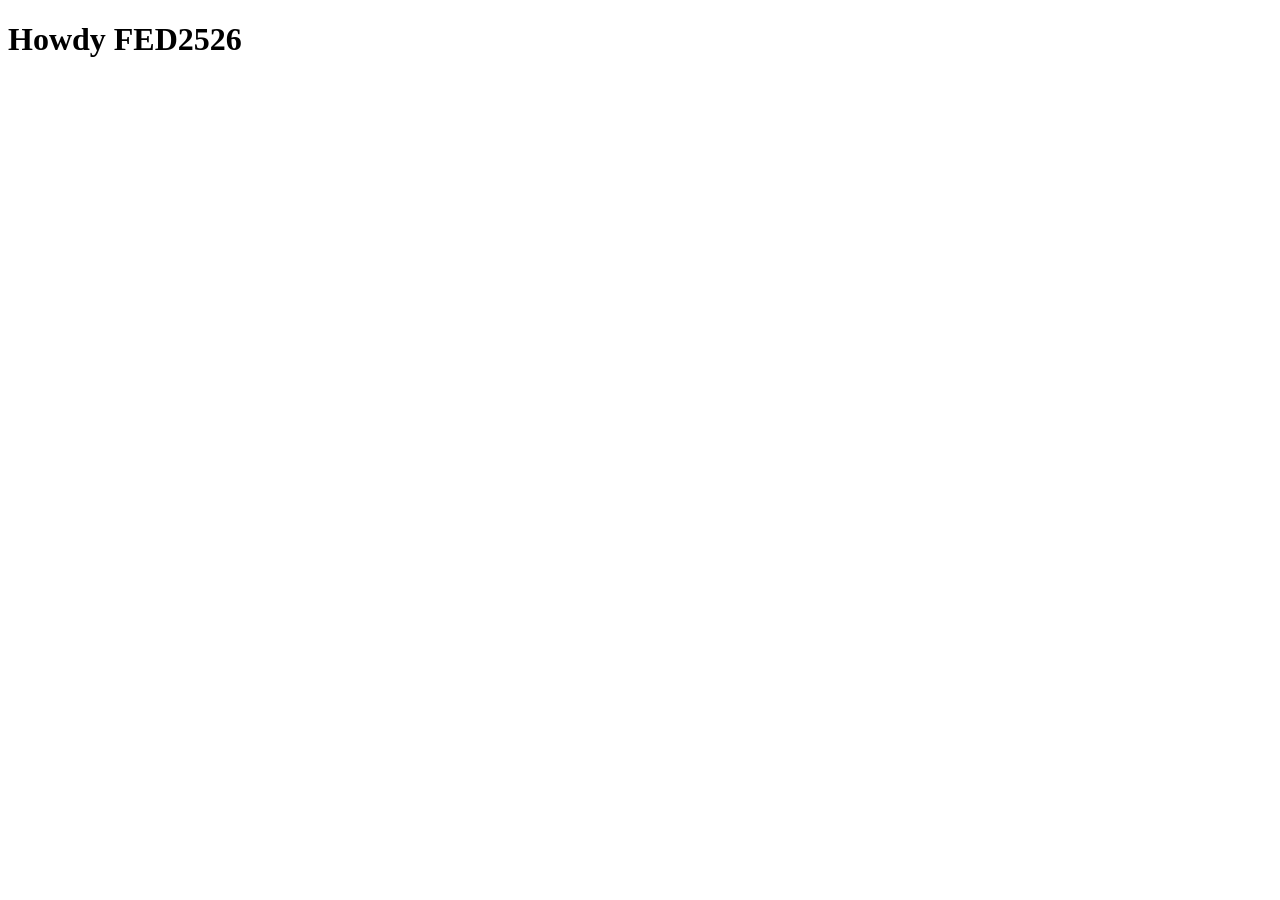
==== index.html @ fe41130d "Add files via upload" ====
<!DOCTYPE html>
<html lang="nl">
	
<head>
	<meta charset="UTF-8">
	<meta name="author" content="jouw naam">
	<meta name="viewport" content="width=device-width, initial-scale=1">
	
	<title>Howdy FED2526</title>
	
	<link href="styles/style.css" rel="stylesheet">
	<link rel="icon" type="image/svg+xml" href="images/favicon.svg">
</head>

<body>
	<h1>Howdy FED2526</h1>

	<script defer src="scripts/script.js"></script>
</body>
	
</html>
---- styles/style.css ----
/**************/
/* CSS REMEDY */
/**************/
*, *::after, *::before {
  box-sizing:border-box;  
}






/*********************/
/* CUSTOM PROPERTIES */
/*********************/
:root {
	/* startje */
	--color-text:#111;
	--color-background:#eee;
}





/****************/
/* JOUW STYLING */
/****************/

/* jouw code */
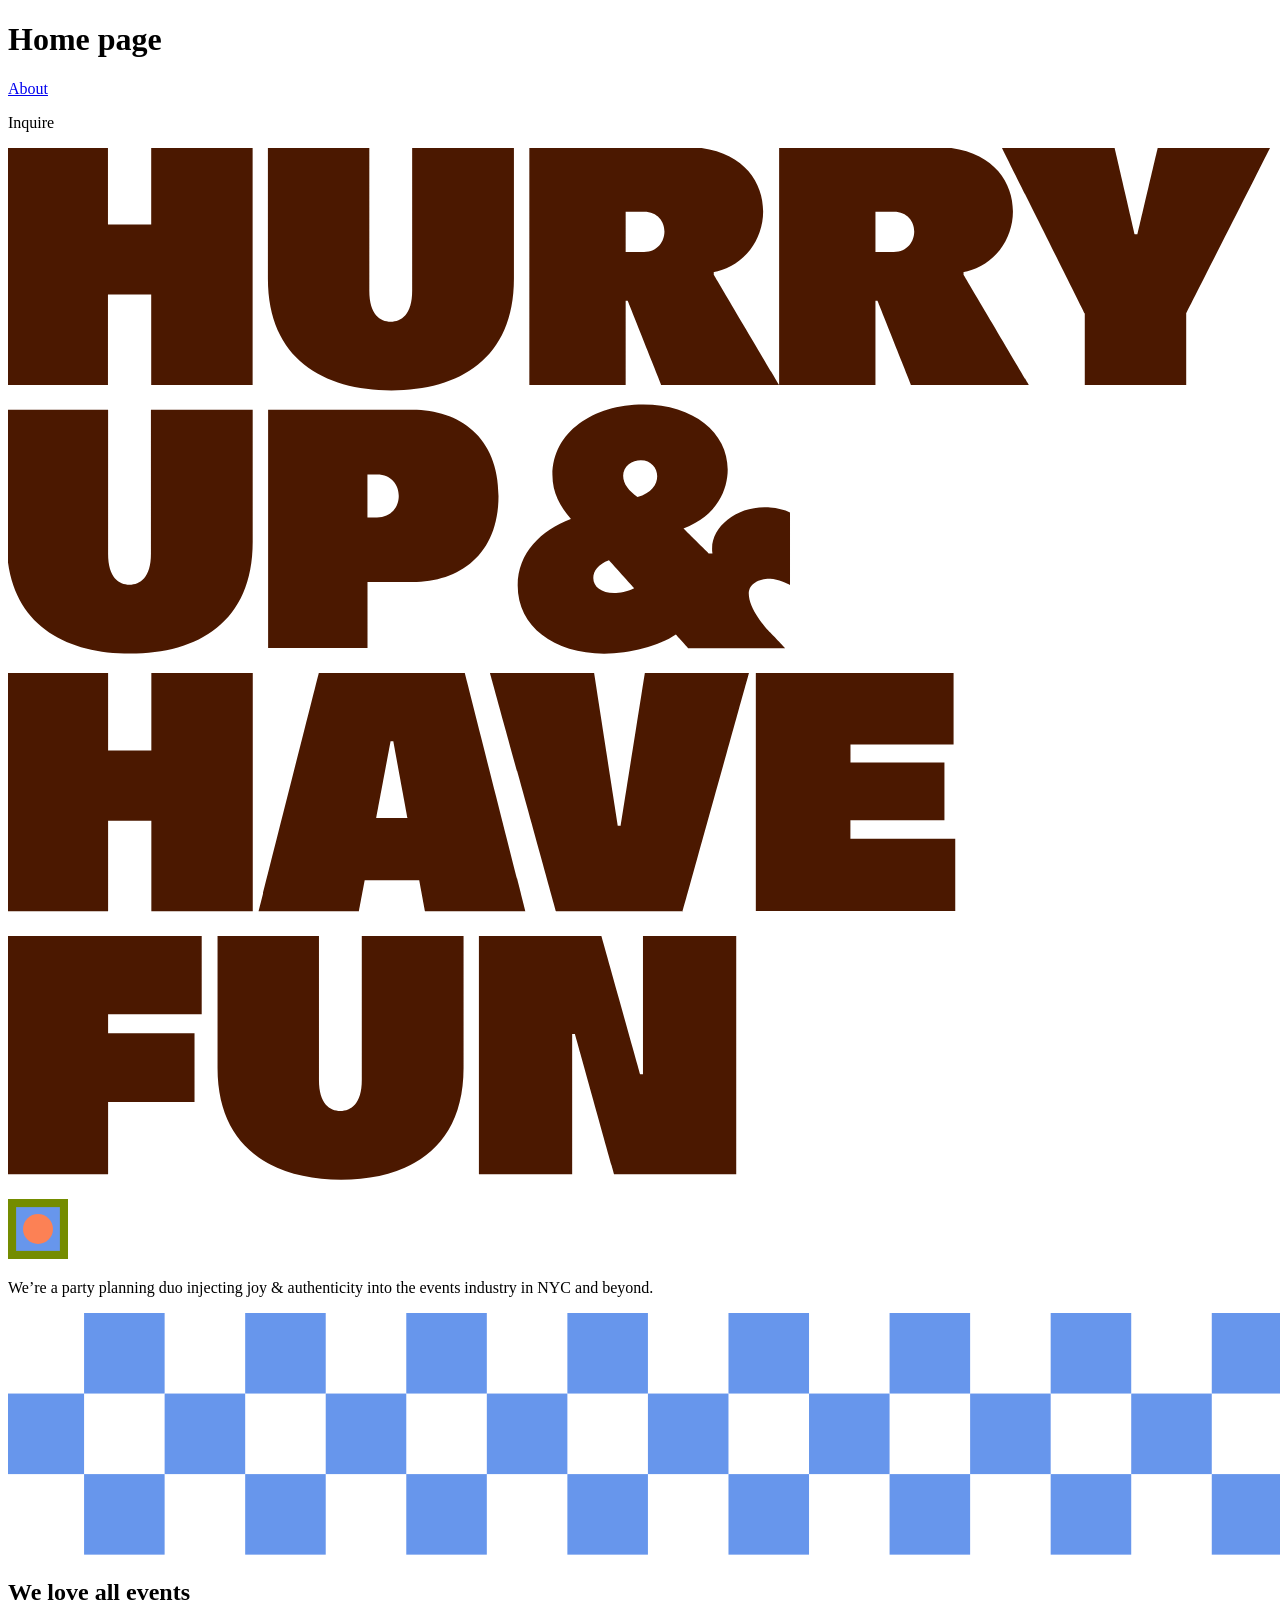
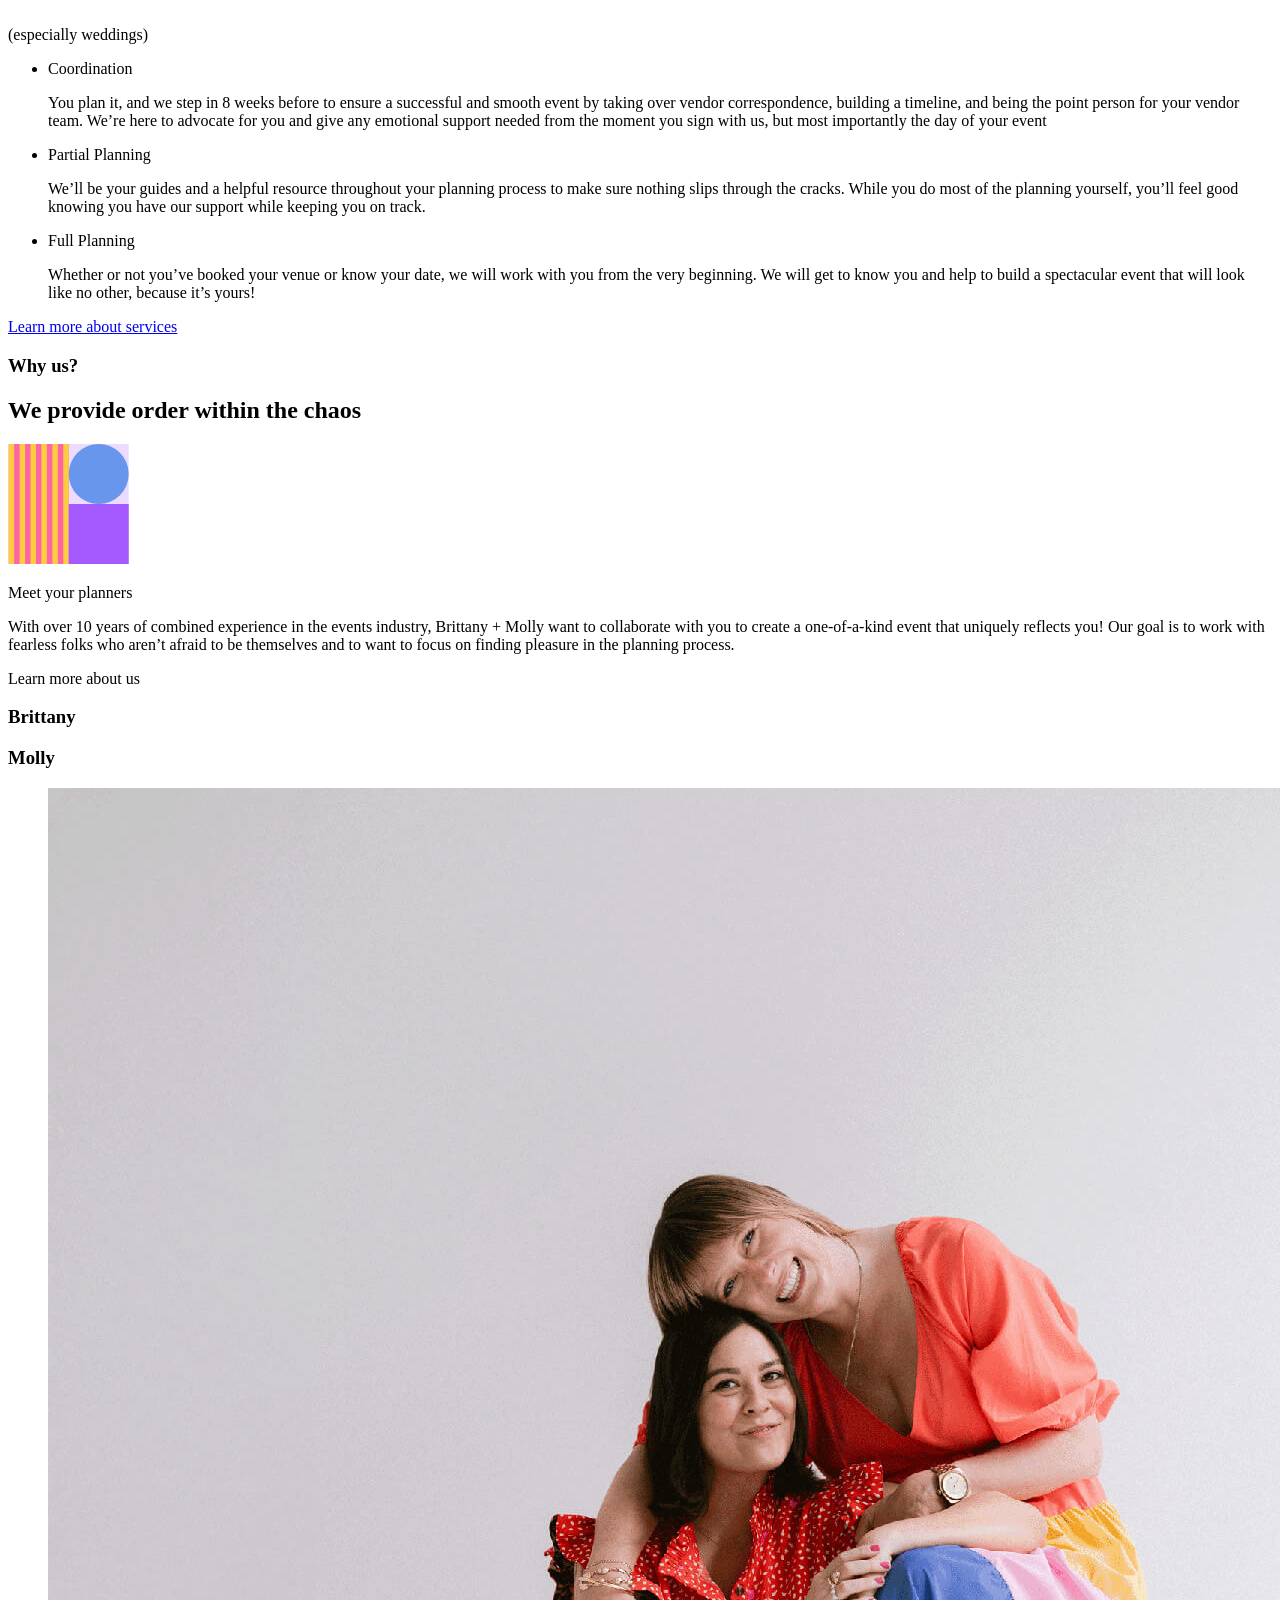
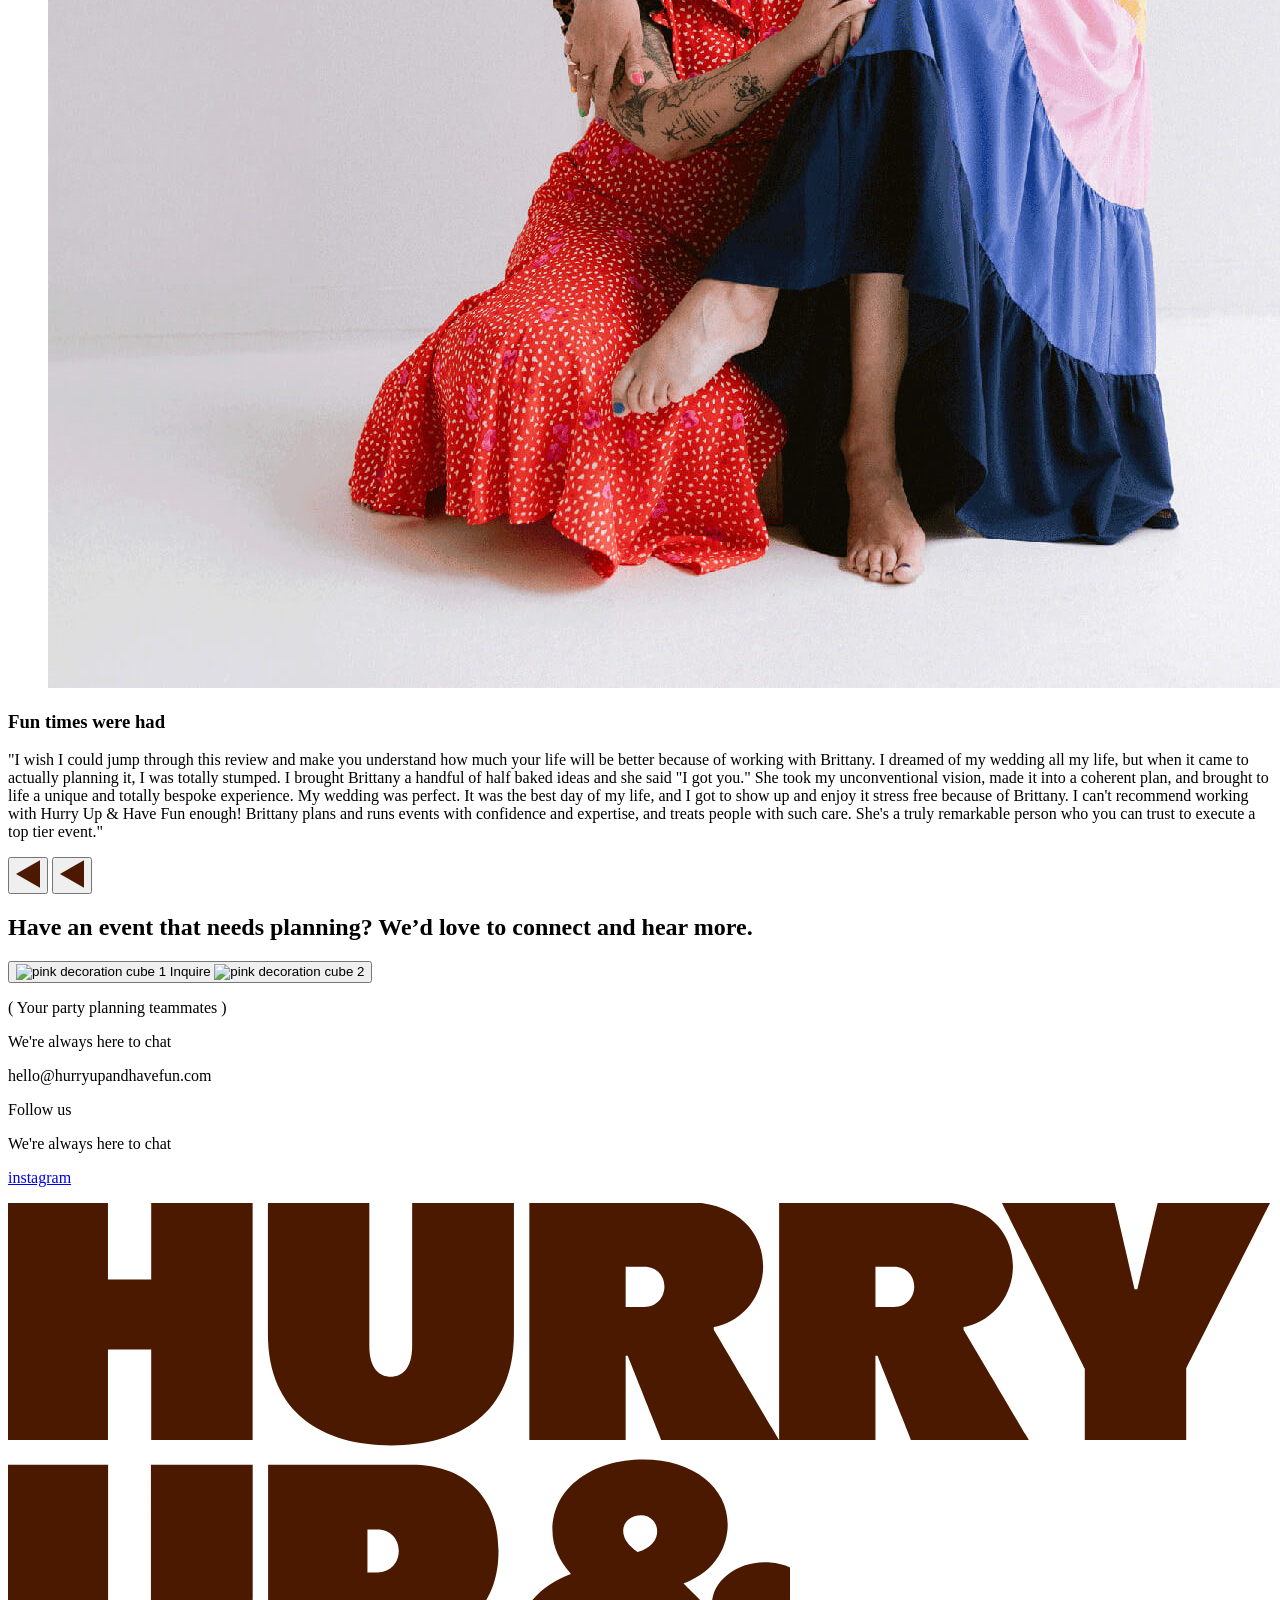
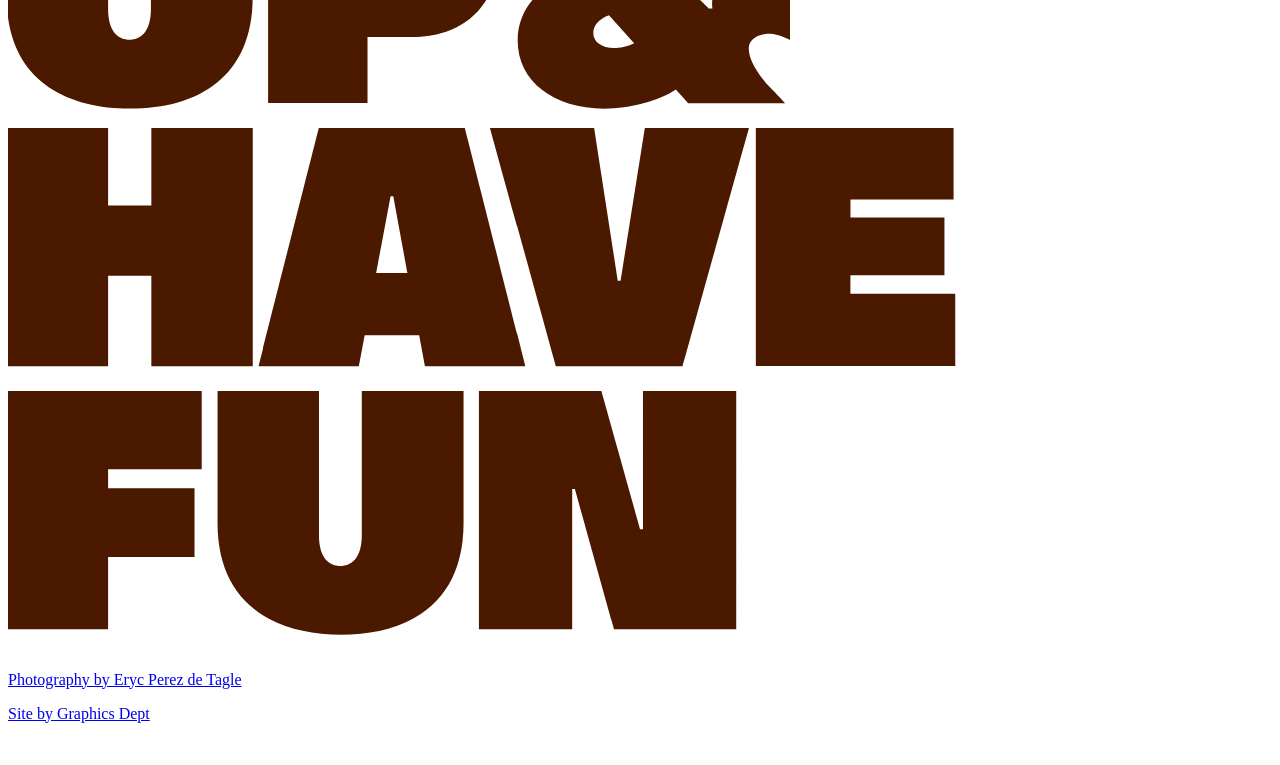
==== commit 663c4d54: "Add files via upload" ====
--- a/index.html
+++ b/index.html
@@ -1,20 +1,201 @@
 <!DOCTYPE html>
-<html lang="nl">
+<html lang="en">
 	
 <head>
 	<meta charset="UTF-8">
 	<meta name="author" content="jouw naam">
 	<meta name="viewport" content="width=device-width, initial-scale=1">
 	
-	<title>Howdy FED2526</title>
+	<title>Hurry up and Have Fun</title>
 	
 	<link href="styles/style.css" rel="stylesheet">
 	<link rel="icon" type="image/svg+xml" href="images/favicon.svg">
 </head>
 
 <body>
-	<h1>Howdy FED2526</h1>
-
+	<header>
+		<h1>Home page</h1>
+		<nav>
+			<p>
+				<a href="about.html">About</a>
+			</p>
+			<p>
+				Inquire
+			</p>
+		</nav>
+		<a href="index.html"><svg xmlns="http://www.w3.org/2000/svg" xmlns:xlink="http://www.w3.org/1999/xlink" viewBox="0 0 1080 895" width="1080" height="895" preserveAspectRatio="xMidYMid meet" style="width: 100%; height: 100%; transform: translate3d(0px, 0px, 0px); content-visibility: visible;"><defs><clipPath id="__lottie_element_140"><rect width="1080" height="895" x="0" y="0"></rect></clipPath><g id="__lottie_element_141"><g clip-path="url(#__lottie_element_142)" transform="matrix(6.059999942779541,0,0,6.059999942779541,-5244.85009765625,-2936.14990234375)" opacity="0" style="display: block;"><g clip-path="url(#__lottie_element_153)" transform="matrix(1,0,0,1,184.4000244140625,-34.2349853515625)" opacity="1" style="display: block;"><g transform="matrix(1,0,0,1,697.6400146484375,535.85498046875)" opacity="1" style="display: block;"><g opacity="1" transform="matrix(1,0,0,1,0,0)"><path fill="rgb(0,0,0)" fill-opacity="1" d=" M3.0999999046325684,-5.954999923706055 C3.0999999046325684,-5.954999923706055 -3.0999999046325684,-5.954999923706055 -3.0999999046325684,-5.954999923706055 C-3.0999999046325684,-5.954999923706055 -3.0999999046325684,-17.075000762939453 -3.0999999046325684,-17.075000762939453 C-3.0999999046325684,-17.075000762939453 -17.639999389648438,-17.075000762939453 -17.639999389648438,-17.075000762939453 C-17.639999389648438,-17.075000762939453 -17.639999389648438,17.075000762939453 -17.639999389648438,17.075000762939453 C-17.639999389648438,17.075000762939453 -3.0999999046325684,17.075000762939453 -3.0999999046325684,17.075000762939453 C-3.0999999046325684,17.075000762939453 -3.0999999046325684,4.09499979019165 -3.0999999046325684,4.09499979019165 C-3.0999999046325684,4.09499979019165 3.0999999046325684,4.09499979019165 3.0999999046325684,4.09499979019165 C3.0999999046325684,4.09499979019165 3.0999999046325684,17.075000762939453 3.0999999046325684,17.075000762939453 C3.0999999046325684,17.075000762939453 17.639999389648438,17.075000762939453 17.639999389648438,17.075000762939453 C17.639999389648438,17.075000762939453 17.639999389648438,-17.075000762939453 17.639999389648438,-17.075000762939453 C17.639999389648438,-17.075000762939453 3.0999999046325684,-17.075000762939453 3.0999999046325684,-17.075000762939453 C3.0999999046325684,-17.075000762939453 3.0999999046325684,-5.954999923706055 3.0999999046325684,-5.954999923706055z"></path></g></g><g transform="matrix(1,0,0,1,735.10498046875,536.2449951171875)" opacity="1" style="display: block;"><g opacity="1" transform="matrix(1,0,0,1,0,0)"><path fill="rgb(0,0,0)" fill-opacity="1" d=" M-3.0950000286102295,-17.46500015258789 C-3.0950000286102295,-17.46500015258789 -17.635000228881836,-17.46500015258789 -17.635000228881836,-17.46500015258789 C-17.635000228881836,-17.46500015258789 -17.635000228881836,1.465000033378601 -17.635000228881836,1.465000033378601 C-17.635000228881836,12.925000190734863 -9.675000190734863,17.46500015258789 0.07500000298023224,17.46500015258789 C9.824999809265137,17.46500015258789 17.635000228881836,12.9350004196167 17.635000228881836,1.465000033378601 C17.635000228881836,1.465000033378601 17.635000228881836,-17.46500015258789 17.635000228881836,-17.46500015258789 C17.635000228881836,-17.46500015258789 3.0450000762939453,-17.46500015258789 3.0450000762939453,-17.46500015258789 C3.0450000762939453,-17.46500015258789 3.0450000762939453,3.174999952316284 3.0450000762939453,3.174999952316284 C3.0450000762939453,6.59499979019165 1.4850000143051147,7.614999771118164 -0.02500000037252903,7.614999771118164 C-1.534999966621399,7.614999771118164 -3.0950000286102295,6.59499979019165 -3.0950000286102295,3.174999952316284 C-3.0950000286102295,3.174999952316284 -3.0950000286102295,-17.46500015258789 -3.0950000286102295,-17.46500015258789z"></path></g></g><g transform="matrix(1,0,0,1,772.85498046875,535.8599853515625)" opacity="1" style="display: block;"><g opacity="1" transform="matrix(1,0,0,1,0,0)"><path fill="rgb(0,0,0)" fill-opacity="1" d=" M1.465000033378601,-4.929999828338623 C1.465000033378601,-3.509999990463257 0.48500001430511475,-2 -1.465000033378601,-2 C-1.465000033378601,-2 -4.09499979019165,-2 -4.09499979019165,-2 C-4.09499979019165,-2 -4.09499979019165,-7.760000228881836 -4.09499979019165,-7.760000228881836 C-4.09499979019165,-7.760000228881836 -1.465000033378601,-7.760000228881836 -1.465000033378601,-7.760000228881836 C0.48500001430511475,-7.760000228881836 1.465000033378601,-6.349999904632568 1.465000033378601,-4.929999828338623z M1.024999976158142,17.06999969482422 C1.024999976158142,17.06999969482422 17.905000686645508,17.06999969482422 17.905000686645508,17.06999969482422 C17.905000686645508,17.06999969482422 17.905000686645508,17.079999923706055 17.905000686645508,17.079999923706055 C17.905000686645508,17.079999923706055 8.53499984741211,1.2699999809265137 8.53499984741211,1.2699999809265137 C8.53499984741211,1.2699999809265137 8.53499984741211,0.8799999952316284 8.53499984741211,0.8799999952316284 C8.53499984741211,0.8799999952316284 8.975000381469727,0.7799999713897705 8.975000381469727,0.7799999713897705 C12.835000038146973,-0.10000000149011612 15.614999771118164,-3.7100000381469727 15.614999771118164,-7.809999942779541 C15.614999771118164,-12.399999618530273 12.295000076293945,-17.079999923706055 4.295000076293945,-17.079999923706055 C4.295000076293945,-17.079999923706055 -17.905000686645508,-17.079999923706055 -17.905000686645508,-17.079999923706055 C-17.905000686645508,-17.079999923706055 -17.905000686645508,17.06999969482422 -17.905000686645508,17.06999969482422 C-17.905000686645508,17.06999969482422 -4.09499979019165,17.06999969482422 -4.09499979019165,17.06999969482422 C-4.09499979019165,17.06999969482422 -4.09499979019165,4.96999979019165 -4.09499979019165,4.96999979019165 C-4.09499979019165,4.96999979019165 -3.805000066757202,4.96999979019165 -3.805000066757202,4.96999979019165 C-3.805000066757202,4.96999979019165 1.024999976158142,17.06999969482422 1.024999976158142,17.06999969482422z"></path></g></g><g transform="matrix(1,0,0,1,808.6649780273438,535.8599853515625)" opacity="1" style="display: block;"><g opacity="1" transform="matrix(1,0,0,1,0,0)"><path fill="rgb(0,0,0)" fill-opacity="1" d=" M1.465000033378601,-4.929999828338623 C1.465000033378601,-3.509999990463257 0.48500001430511475,-2 -1.465000033378601,-2 C-1.465000033378601,-2 -4.09499979019165,-2 -4.09499979019165,-2 C-4.09499979019165,-2 -4.09499979019165,-7.760000228881836 -4.09499979019165,-7.760000228881836 C-4.09499979019165,-7.760000228881836 -1.465000033378601,-7.760000228881836 -1.465000033378601,-7.760000228881836 C0.48500001430511475,-7.760000228881836 1.465000033378601,-6.349999904632568 1.465000033378601,-4.929999828338623z M1.024999976158142,17.06999969482422 C1.024999976158142,17.06999969482422 17.905000686645508,17.06999969482422 17.905000686645508,17.06999969482422 C17.905000686645508,17.06999969482422 17.905000686645508,17.079999923706055 17.905000686645508,17.079999923706055 C17.905000686645508,17.079999923706055 8.53499984741211,1.2699999809265137 8.53499984741211,1.2699999809265137 C8.53499984741211,1.2699999809265137 8.53499984741211,0.8799999952316284 8.53499984741211,0.8799999952316284 C8.53499984741211,0.8799999952316284 8.975000381469727,0.7799999713897705 8.975000381469727,0.7799999713897705 C12.835000038146973,-0.10000000149011612 15.614999771118164,-3.7100000381469727 15.614999771118164,-7.809999942779541 C15.614999771118164,-12.399999618530273 12.295000076293945,-17.079999923706055 4.295000076293945,-17.079999923706055 C4.295000076293945,-17.079999923706055 -17.905000686645508,-17.079999923706055 -17.905000686645508,-17.079999923706055 C-17.905000686645508,-17.079999923706055 -17.905000686645508,17.06999969482422 -17.905000686645508,17.06999969482422 C-17.905000686645508,17.06999969482422 -4.09499979019165,17.06999969482422 -4.09499979019165,17.06999969482422 C-4.09499979019165,17.06999969482422 -4.09499979019165,4.96999979019165 -4.09499979019165,4.96999979019165 C-4.09499979019165,4.96999979019165 -3.805000066757202,4.96999979019165 -3.805000066757202,4.96999979019165 C-3.805000066757202,4.96999979019165 1.024999976158142,17.06999969482422 1.024999976158142,17.06999969482422z"></path></g></g><g transform="matrix(1,0,0,1,841.9199829101562,535.8599853515625)" opacity="1" style="display: block;"><g opacity="1" transform="matrix(1,0,0,1,0,0)"><path fill="rgb(0,0,0)" fill-opacity="1" d=" M-3.0999999046325684,-17.079999923706055 C-3.0999999046325684,-17.079999923706055 -19.299999237060547,-17.079999923706055 -19.299999237060547,-17.079999923706055 C-19.299999237060547,-17.079999923706055 -7.340000152587891,6.829999923706055 -7.340000152587891,6.829999923706055 C-7.340000152587891,6.829999923706055 -7.340000152587891,17.079999923706055 -7.340000152587891,17.079999923706055 C-7.340000152587891,17.079999923706055 7.199999809265137,17.079999923706055 7.199999809265137,17.079999923706055 C7.199999809265137,17.079999923706055 7.199999809265137,6.829999923706055 7.199999809265137,6.829999923706055 C7.199999809265137,6.829999923706055 19.299999237060547,-17.079999923706055 19.299999237060547,-17.079999923706055 C19.299999237060547,-17.079999923706055 3.1500000953674316,-17.079999923706055 3.1500000953674316,-17.079999923706055 C3.1500000953674316,-17.079999923706055 0.2199999988079071,-4.539999961853027 0.2199999988079071,-4.539999961853027 C0.2199999988079071,-4.539999961853027 -0.17000000178813934,-4.539999961853027 -0.17000000178813934,-4.539999961853027 C-0.17000000178813934,-4.539999961853027 -3.0999999046325684,-17.079999923706055 -3.0999999046325684,-17.079999923706055z"></path></g></g></g><g clip-path="url(#__lottie_element_157)" transform="matrix(1,0,0,1,-2.010009765625,4.1400146484375)" opacity="1" style="display: block;"><g transform="matrix(1,0,0,1,884.0449829101562,536.2449951171875)" opacity="1" style="display: block;"><g opacity="1" transform="matrix(1,0,0,1,0,0)"><path fill="rgb(0,0,0)" fill-opacity="1" d=" M-3.0950000286102295,-17.46500015258789 C-3.0950000286102295,-17.46500015258789 -17.635000228881836,-17.46500015258789 -17.635000228881836,-17.46500015258789 C-17.635000228881836,-17.46500015258789 -17.635000228881836,1.465000033378601 -17.635000228881836,1.465000033378601 C-17.635000228881836,12.925000190734863 -9.675000190734863,17.46500015258789 0.07500000298023224,17.46500015258789 C9.824999809265137,17.46500015258789 17.635000228881836,12.9350004196167 17.635000228881836,1.465000033378601 C17.635000228881836,1.465000033378601 17.635000228881836,-17.46500015258789 17.635000228881836,-17.46500015258789 C17.635000228881836,-17.46500015258789 3.0450000762939453,-17.46500015258789 3.0450000762939453,-17.46500015258789 C3.0450000762939453,-17.46500015258789 3.0450000762939453,3.174999952316284 3.0450000762939453,3.174999952316284 C3.0450000762939453,6.59499979019165 1.4850000143051147,7.614999771118164 -0.02500000037252903,7.614999771118164 C-1.534999966621399,7.614999771118164 -3.0950000286102295,6.59499979019165 -3.0950000286102295,3.174999952316284 C-3.0950000286102295,3.174999952316284 -3.0950000286102295,-17.46500015258789 -3.0950000286102295,-17.46500015258789z"></path></g></g><g transform="matrix(1,0,0,1,920.39501953125,535.85498046875)" opacity="1" style="display: block;"><g opacity="1" transform="matrix(1,0,0,1,0,0)"><path fill="rgb(0,0,0)" fill-opacity="1" d=" M2.2149999141693115,-4.724999904632568 C2.2149999141693115,-3.2149999141693115 1.1950000524520874,-1.6549999713897705 -0.9049999713897705,-1.6549999713897705 C-0.9049999713897705,-1.6549999713897705 -0.9049999713897705,-1.6449999809265137 -0.9049999713897705,-1.6449999809265137 C-0.9049999713897705,-1.6449999809265137 -2.2750000953674316,-1.6449999809265137 -2.2750000953674316,-1.6449999809265137 C-2.2750000953674316,-1.6449999809265137 -2.2750000953674316,-7.795000076293945 -2.2750000953674316,-7.795000076293945 C-2.2750000953674316,-7.795000076293945 -0.9049999713897705,-7.795000076293945 -0.9049999713897705,-7.795000076293945 C1.1950000524520874,-7.795000076293945 2.2149999141693115,-6.235000133514404 2.2149999141693115,-4.724999904632568z M4.175000190734863,-17.075000762939453 C4.175000190734863,-17.075000762939453 -16.514999389648438,-17.075000762939453 -16.514999389648438,-17.075000762939453 C-16.514999389648438,-17.075000762939453 -16.514999389648438,17.075000762939453 -16.514999389648438,17.075000762939453 C-16.514999389648438,17.075000762939453 -2.265000104904175,17.075000762939453 -2.265000104904175,17.075000762939453 C-2.265000104904175,17.075000762939453 -2.265000104904175,7.605000019073486 -2.265000104904175,7.605000019073486 C-2.265000104904175,7.605000019073486 4.175000190734863,7.605000019073486 4.175000190734863,7.605000019073486 C10.904999732971191,7.605000019073486 16.514999389648438,3.7049999237060547 16.514999389648438,-4.735000133514404 C16.514999389648438,-13.175000190734863 10.904999732971191,-17.075000762939453 4.175000190734863,-17.075000762939453z"></path></g></g></g><g transform="matrix(1,0,0,1,960,540)" opacity="1" style="display: block;"><g opacity="1" transform="matrix(1,0,0,1,0,0)"><path fill="rgb(0,0,0)" fill-opacity="1" d=" M0.47999998927116394,-7.570000171661377 C0.47999998927116394,-6.400000095367432 -0.3499999940395355,-5.130000114440918 -2.3499999046325684,-4.590000152587891 C-3.5199999809265137,-5.420000076293945 -4.400000095367432,-6.400000095367432 -4.400000095367432,-7.619999885559082 C-4.400000095367432,-9.029999732971191 -3.0799999237060547,-9.859999656677246 -1.8600000143051147,-9.859999656677246 C-0.4000000059604645,-9.859999656677246 0.47999998927116394,-8.739999771118164 0.47999998927116394,-7.570000171661377z M-2.8299999237060547,8.489999771118164 C-3.809999942779541,8.970000267028809 -4.929999828338623,9.170000076293945 -5.710000038146973,9.170000076293945 C-5.710000038146973,9.170000076293945 -5.699999809265137,9.180000305175781 -5.699999809265137,9.180000305175781 C-7.510000228881836,9.180000305175781 -8.680000305175781,8.300000190734863 -8.680000305175781,7.03000020980835 C-8.680000305175781,6.050000190734863 -7.949999809265137,5.03000020980835 -6.440000057220459,4.489999771118164 C-6.440000057220459,4.489999771118164 -2.8299999237060547,8.489999771118164 -2.8299999237060547,8.489999771118164z M-14.539999961853027,-7.760000228881836 C-14.539999961853027,-5.179999828338623 -13.420000076293945,-3.2799999713897705 -11.90999984741211,-1.4700000286102295 C-11.90999984741211,-1.4700000286102295 -11.90999984741211,-1.4600000381469727 -11.90999984741211,-1.4600000381469727 C-16.149999618530273,0.15000000596046448 -19.520000457763672,3.369999885559082 -19.520000457763672,8.100000381469727 C-19.520000457763672,13.960000038146973 -14.350000381469727,17.860000610351562 -7.130000114440918,17.860000610351562 C-3.380000114440918,17.860000610351562 0.7200000286102295,16.790000915527344 3.1600000858306885,15.130000114440918 C3.1600000858306885,15.130000114440918 4.920000076293945,17.079999923706055 4.920000076293945,17.079999923706055 C4.920000076293945,17.079999923706055 18.829999923706055,17.079999923706055 18.829999923706055,17.079999923706055 C18.829999923706055,17.079999923706055 16.729999542236328,14.880000114440918 16.729999542236328,14.880000114440918 C16,14.149999618530273 13.609999656677246,11.420000076293945 13.609999656677246,9.270000457763672 C13.609999656677246,7.800000190734863 15.130000114440918,7.119999885559082 16.540000915527344,7.119999885559082 C17.809999465942383,7.119999885559082 19.1299991607666,7.849999904632568 19.520000457763672,8 C19.520000457763672,8 19.520000457763672,-2.390000104904175 19.520000457763672,-2.390000104904175 C18.540000915527344,-2.880000114440918 17.1299991607666,-3.119999885559082 15.859999656677246,-3.119999885559082 C11.770000457763672,-3.119999885559082 8.350000381469727,-0.3400000035762787 8.350000381469727,2.7799999713897705 C8.350000381469727,3.0199999809265137 8.350000381469727,3.2699999809265137 8.399999618530273,3.509999990463257 C8.399999618530273,3.509999990463257 7.909999847412109,3.509999990463257 7.909999847412109,3.509999990463257 C7.909999847412109,3.509999990463257 4.25,-0.10000000149011612 4.25,-0.10000000149011612 C9.130000114440918,-1.8600000143051147 10.59000015258789,-5.760000228881836 10.59000015258789,-8.539999961853027 C10.59000015258789,-13.8100004196167 5.710000038146973,-17.860000610351562 -1.5099999904632568,-17.860000610351562 C-8.729999542236328,-17.860000610351562 -14.539999961853027,-13.859999656677246 -14.539999961853027,-7.760000228881836z"></path></g></g><g clip-path="url(#__lottie_element_164)" transform="matrix(1,0,0,1,-125,40.6400146484375)" opacity="1" style="display: block;"><g transform="matrix(1,0,0,1,1007.0399780273438,535.85498046875)" opacity="1" style="display: block;"><g opacity="1" transform="matrix(1,0,0,1,0,0)"><path fill="rgb(0,0,0)" fill-opacity="1" d=" M3.0999999046325684,-5.954999923706055 C3.0999999046325684,-5.954999923706055 -3.0999999046325684,-5.954999923706055 -3.0999999046325684,-5.954999923706055 C-3.0999999046325684,-5.954999923706055 -3.0999999046325684,-17.075000762939453 -3.0999999046325684,-17.075000762939453 C-3.0999999046325684,-17.075000762939453 -17.639999389648438,-17.075000762939453 -17.639999389648438,-17.075000762939453 C-17.639999389648438,-17.075000762939453 -17.639999389648438,17.075000762939453 -17.639999389648438,17.075000762939453 C-17.639999389648438,17.075000762939453 -3.0999999046325684,17.075000762939453 -3.0999999046325684,17.075000762939453 C-3.0999999046325684,17.075000762939453 -3.0999999046325684,4.09499979019165 -3.0999999046325684,4.09499979019165 C-3.0999999046325684,4.09499979019165 3.0999999046325684,4.09499979019165 3.0999999046325684,4.09499979019165 C3.0999999046325684,4.09499979019165 3.0999999046325684,17.075000762939453 3.0999999046325684,17.075000762939453 C3.0999999046325684,17.075000762939453 17.639999389648438,17.075000762939453 17.639999389648438,17.075000762939453 C17.639999389648438,17.075000762939453 17.639999389648438,-17.075000762939453 17.639999389648438,-17.075000762939453 C17.639999389648438,-17.075000762939453 3.0999999046325684,-17.075000762939453 3.0999999046325684,-17.075000762939453 C3.0999999046325684,-17.075000762939453 3.0999999046325684,-5.954999923706055 3.0999999046325684,-5.954999923706055z"></path></g></g><g transform="matrix(1,0,0,1,1044.635009765625,535.85498046875)" opacity="1" style="display: block;"><g opacity="1" transform="matrix(1,0,0,1,0,0)"><path fill="rgb(0,0,0)" fill-opacity="1" d=" M0.1850000023841858,-7.264999866485596 C0.1850000023841858,-7.264999866485596 2.234999895095825,3.7149999141693115 2.234999895095825,3.7149999141693115 C2.234999895095825,3.7149999141693115 -2.255000114440918,3.7149999141693115 -2.255000114440918,3.7149999141693115 C-2.255000114440918,3.7149999141693115 -0.20499999821186066,-7.264999866485596 -0.20499999821186066,-7.264999866485596 C-0.20499999821186066,-7.264999866485596 0.1850000023841858,-7.264999866485596 0.1850000023841858,-7.264999866485596z M4.735000133514404,17.075000762939453 C4.735000133514404,17.075000762939453 19.125,17.075000762939453 19.125,17.075000762939453 C19.125,17.075000762939453 19.114999771118164,17.075000762939453 19.114999771118164,17.075000762939453 C19.114999771118164,17.075000762939453 10.4350004196167,-17.075000762939453 10.4350004196167,-17.075000762939453 C10.4350004196167,-17.075000762939453 -10.494999885559082,-17.075000762939453 -10.494999885559082,-17.075000762939453 C-10.494999885559082,-17.075000762939453 -19.125,17.075000762939453 -19.125,17.075000762939453 C-19.125,17.075000762939453 -4.735000133514404,17.075000762939453 -4.735000133514404,17.075000762939453 C-4.735000133514404,17.075000762939453 -3.9049999713897705,12.635000228881836 -3.9049999713897705,12.635000228881836 C-3.9049999713897705,12.635000228881836 3.9049999713897705,12.635000228881836 3.9049999713897705,12.635000228881836 C3.9049999713897705,12.635000228881836 4.735000133514404,17.075000762939453 4.735000133514404,17.075000762939453z"></path></g></g><g transform="matrix(1,0,0,1,1077.2449951171875,535.85498046875)" opacity="1" style="display: block;"><g opacity="1" transform="matrix(1,0,0,1,0,0)"><path fill="rgb(0,0,0)" fill-opacity="1" d=" M-3.634999990463257,-17.075000762939453 C-3.634999990463257,-17.075000762939453 -18.565000534057617,-17.075000762939453 -18.565000534057617,-17.075000762939453 C-18.565000534057617,-17.075000762939453 -9.104999542236328,17.075000762939453 -9.104999542236328,17.075000762939453 C-9.104999542236328,17.075000762939453 9.095000267028809,17.075000762939453 9.095000267028809,17.075000762939453 C9.095000267028809,17.075000762939453 18.565000534057617,-17.075000762939453 18.565000534057617,-17.075000762939453 C18.565000534057617,-17.075000762939453 3.634999990463257,-17.075000762939453 3.634999990463257,-17.075000762939453 C3.634999990463257,-17.075000762939453 0.17499999701976776,4.835000038146973 0.17499999701976776,4.835000038146973 C0.17499999701976776,4.835000038146973 -0.2150000035762787,4.835000038146973 -0.2150000035762787,4.835000038146973 C-0.2150000035762787,4.835000038146973 -3.634999990463257,-17.075000762939453 -3.634999990463257,-17.075000762939453z"></path></g></g><g transform="matrix(1,0,0,1,1111.0849609375,535.85498046875)" opacity="1" style="display: block;"><g opacity="1" transform="matrix(1,0,0,1,0,0)"><path fill="rgb(0,0,0)" fill-opacity="1" d=" M-0.7350000143051147,6.684999942779541 C-0.7350000143051147,6.684999942779541 -0.7350000143051147,4.054999828338623 -0.7350000143051147,4.054999828338623 C-0.7350000143051147,4.054999828338623 -0.7250000238418579,4.054999828338623 -0.7250000238418579,4.054999828338623 C-0.7250000238418579,4.054999828338623 12.744999885559082,4.054999828338623 12.744999885559082,4.054999828338623 C12.744999885559082,4.054999828338623 12.744999885559082,-4.235000133514404 12.744999885559082,-4.235000133514404 C12.744999885559082,-4.235000133514404 -0.7250000238418579,-4.235000133514404 -0.7250000238418579,-4.235000133514404 C-0.7250000238418579,-4.235000133514404 -0.7250000238418579,-6.824999809265137 -0.7250000238418579,-6.824999809265137 C-0.7250000238418579,-6.824999809265137 14.055000305175781,-6.824999809265137 14.055000305175781,-6.824999809265137 C14.055000305175781,-6.824999809265137 14.055000305175781,-17.075000762939453 14.055000305175781,-17.075000762939453 C14.055000305175781,-17.075000762939453 -14.295000076293945,-17.075000762939453 -14.295000076293945,-17.075000762939453 C-14.295000076293945,-17.075000762939453 -14.295000076293945,17.075000762939453 -14.295000076293945,17.075000762939453 C-14.295000076293945,17.075000762939453 14.295000076293945,17.075000762939453 14.295000076293945,17.075000762939453 C14.295000076293945,17.075000762939453 14.295000076293945,6.684999942779541 14.295000076293945,6.684999942779541 C14.295000076293945,6.684999942779541 -0.7350000143051147,6.684999942779541 -0.7350000143051147,6.684999942779541z"></path></g></g></g><g clip-path="url(#__lottie_element_168)" transform="matrix(1,0,0,1,-268.780029296875,78.1400146484375)" opacity="1" style="display: block;"><g transform="matrix(1,0,0,1,1147.1600341796875,535.85498046875)" opacity="1" style="display: block;"><g opacity="1" transform="matrix(1,0,0,1,0,0)"><path fill="rgb(0,0,0)" fill-opacity="1" d=" M13.979999542236328,-17.075000762939453 C13.979999542236328,-17.075000762939453 -13.979999542236328,-17.075000762939453 -13.979999542236328,-17.075000762939453 C-13.979999542236328,-17.075000762939453 -13.979999542236328,17.075000762939453 -13.979999542236328,17.075000762939453 C-13.979999542236328,17.075000762939453 0.5600000023841858,17.075000762939453 0.5600000023841858,17.075000762939453 C0.5600000023841858,17.075000762939453 0.5600000023841858,6.735000133514404 0.5600000023841858,6.735000133514404 C0.5600000023841858,6.735000133514404 12.949999809265137,6.735000133514404 12.949999809265137,6.735000133514404 C12.949999809265137,6.735000133514404 12.949999809265137,-3.125 12.949999809265137,-3.125 C12.949999809265137,-3.125 0.5600000023841858,-3.125 0.5600000023841858,-3.125 C0.5600000023841858,-3.125 0.5600000023841858,-5.855000019073486 0.5600000023841858,-5.855000019073486 C0.5600000023841858,-5.855000019073486 13.979999542236328,-5.855000019073486 13.979999542236328,-5.855000019073486 C13.979999542236328,-5.855000019073486 13.979999542236328,-17.075000762939453 13.979999542236328,-17.075000762939453z"></path></g></g><g transform="matrix(1,0,0,1,1181.0450439453125,536.2449951171875)" opacity="1" style="display: block;"><g opacity="1" transform="matrix(1,0,0,1,0,0)"><path fill="rgb(0,0,0)" fill-opacity="1" d=" M-3.0950000286102295,-17.46500015258789 C-3.0950000286102295,-17.46500015258789 -17.635000228881836,-17.46500015258789 -17.635000228881836,-17.46500015258789 C-17.635000228881836,-17.46500015258789 -17.635000228881836,1.465000033378601 -17.635000228881836,1.465000033378601 C-17.635000228881836,12.925000190734863 -9.675000190734863,17.46500015258789 0.07500000298023224,17.46500015258789 C9.824999809265137,17.46500015258789 17.635000228881836,12.9350004196167 17.635000228881836,1.465000033378601 C17.635000228881836,1.465000033378601 17.635000228881836,-17.46500015258789 17.635000228881836,-17.46500015258789 C17.635000228881836,-17.46500015258789 3.0450000762939453,-17.46500015258789 3.0450000762939453,-17.46500015258789 C3.0450000762939453,-17.46500015258789 3.0450000762939453,3.174999952316284 3.0450000762939453,3.174999952316284 C3.0450000762939453,6.59499979019165 1.4850000143051147,7.614999771118164 -0.02500000037252903,7.614999771118164 C-1.534999966621399,7.614999771118164 -3.0950000286102295,6.59499979019165 -3.0950000286102295,3.174999952316284 C-3.0950000286102295,3.174999952316284 -3.0950000286102295,-17.46500015258789 -3.0950000286102295,-17.46500015258789z"></path></g></g><g transform="matrix(1,0,0,1,1219.324951171875,535.85498046875)" opacity="1" style="display: block;"><g opacity="1" transform="matrix(1,0,0,1,0,0)"><path fill="rgb(0,0,0)" fill-opacity="1" d=" M5.074999809265137,2.734999895095825 C5.074999809265137,2.734999895095825 4.684999942779541,2.734999895095825 4.684999942779541,2.734999895095825 C4.684999942779541,2.734999895095825 4.675000190734863,2.734999895095825 4.675000190734863,2.734999895095825 C4.675000190734863,2.734999895095825 -0.8849999904632568,-17.075000762939453 -0.8849999904632568,-17.075000762939453 C-0.8849999904632568,-17.075000762939453 -18.44499969482422,-17.075000762939453 -18.44499969482422,-17.075000762939453 C-18.44499969482422,-17.075000762939453 -18.44499969482422,17.075000762939453 -18.44499969482422,17.075000762939453 C-18.44499969482422,17.075000762939453 -5.074999809265137,17.075000762939453 -5.074999809265137,17.075000762939453 C-5.074999809265137,17.075000762939453 -5.074999809265137,-3.0250000953674316 -5.074999809265137,-3.0250000953674316 C-5.074999809265137,-3.0250000953674316 -4.684999942779541,-3.0250000953674316 -4.684999942779541,-3.0250000953674316 C-4.684999942779541,-3.0250000953674316 0.925000011920929,17.075000762939453 0.925000011920929,17.075000762939453 C0.925000011920929,17.075000762939453 18.44499969482422,17.075000762939453 18.44499969482422,17.075000762939453 C18.44499969482422,17.075000762939453 18.44499969482422,-17.075000762939453 18.44499969482422,-17.075000762939453 C18.44499969482422,-17.075000762939453 5.074999809265137,-17.075000762939453 5.074999809265137,-17.075000762939453 C5.074999809265137,-17.075000762939453 5.074999809265137,2.734999895095825 5.074999809265137,2.734999895095825z"></path></g></g></g></g></g><clipPath id="__lottie_element_142"><path d="M0,0 L1920,0 L1920,1080 L0,1080z"></path></clipPath><g id="__lottie_element_145"><g clip-path="url(#__lottie_element_146)" transform="matrix(5.960000038146973,0,0,5.960000038146973,-5182.85009765625,-2778.14990234375)" opacity="1" style="display: block;"><g transform="matrix(1,0,0,1,960,540)" opacity="1" style="display: block;"><g opacity="1" transform="matrix(1,0,0,1,0,0)"></g></g><g clip-path="url(#__lottie_element_217)" transform="matrix(1,0,0,1,869.39501953125,465.9649963378906)" opacity="1" style="display: block;"><g transform="matrix(1,0,0,1,17.639999389648438,17.075000762939453)" opacity="1" style="display: block;"><g opacity="1" transform="matrix(1,0,0,1,0,0)"><path fill="rgb(0,0,0)" fill-opacity="1" d=" M3.0999999046325684,-5.954999923706055 C3.0999999046325684,-5.954999923706055 -3.0999999046325684,-5.954999923706055 -3.0999999046325684,-5.954999923706055 C-3.0999999046325684,-5.954999923706055 -3.0999999046325684,-17.075000762939453 -3.0999999046325684,-17.075000762939453 C-3.0999999046325684,-17.075000762939453 -17.639999389648438,-17.075000762939453 -17.639999389648438,-17.075000762939453 C-17.639999389648438,-17.075000762939453 -17.639999389648438,17.075000762939453 -17.639999389648438,17.075000762939453 C-17.639999389648438,17.075000762939453 -3.0999999046325684,17.075000762939453 -3.0999999046325684,17.075000762939453 C-3.0999999046325684,17.075000762939453 -3.0999999046325684,4.09499979019165 -3.0999999046325684,4.09499979019165 C-3.0999999046325684,4.09499979019165 3.0999999046325684,4.09499979019165 3.0999999046325684,4.09499979019165 C3.0999999046325684,4.09499979019165 3.0999999046325684,17.075000762939453 3.0999999046325684,17.075000762939453 C3.0999999046325684,17.075000762939453 17.639999389648438,17.075000762939453 17.639999389648438,17.075000762939453 C17.639999389648438,17.075000762939453 17.639999389648438,-17.075000762939453 17.639999389648438,-17.075000762939453 C17.639999389648438,-17.075000762939453 3.0999999046325684,-17.075000762939453 3.0999999046325684,-17.075000762939453 C3.0999999046325684,-17.075000762939453 3.0999999046325684,-5.954999923706055 3.0999999046325684,-5.954999923706055z"></path></g></g><g transform="matrix(1,0,0,1,55.10499954223633,17.46500015258789)" opacity="1" style="display: block;"><g opacity="1" transform="matrix(1,0,0,1,0,0)"><path fill="rgb(0,0,0)" fill-opacity="1" d=" M-3.0950000286102295,-17.46500015258789 C-3.0950000286102295,-17.46500015258789 -17.635000228881836,-17.46500015258789 -17.635000228881836,-17.46500015258789 C-17.635000228881836,-17.46500015258789 -17.635000228881836,1.465000033378601 -17.635000228881836,1.465000033378601 C-17.635000228881836,12.925000190734863 -9.675000190734863,17.46500015258789 0.07500000298023224,17.46500015258789 C9.824999809265137,17.46500015258789 17.635000228881836,12.9350004196167 17.635000228881836,1.465000033378601 C17.635000228881836,1.465000033378601 17.635000228881836,-17.46500015258789 17.635000228881836,-17.46500015258789 C17.635000228881836,-17.46500015258789 3.0450000762939453,-17.46500015258789 3.0450000762939453,-17.46500015258789 C3.0450000762939453,-17.46500015258789 3.0450000762939453,3.174999952316284 3.0450000762939453,3.174999952316284 C3.0450000762939453,6.59499979019165 1.4850000143051147,7.614999771118164 -0.02500000037252903,7.614999771118164 C-1.534999966621399,7.614999771118164 -3.0950000286102295,6.59499979019165 -3.0950000286102295,3.174999952316284 C-3.0950000286102295,3.174999952316284 -3.0950000286102295,-17.46500015258789 -3.0950000286102295,-17.46500015258789z"></path></g></g><g transform="matrix(1,0,0,1,92.8550033569336,17.079999923706055)" opacity="1" style="display: block;"><g opacity="1" transform="matrix(1,0,0,1,0,0)"><path fill="rgb(0,0,0)" fill-opacity="1" d=" M1.465000033378601,-4.929999828338623 C1.465000033378601,-3.509999990463257 0.48500001430511475,-2 -1.465000033378601,-2 C-1.465000033378601,-2 -4.09499979019165,-2 -4.09499979019165,-2 C-4.09499979019165,-2 -4.09499979019165,-7.760000228881836 -4.09499979019165,-7.760000228881836 C-4.09499979019165,-7.760000228881836 -1.465000033378601,-7.760000228881836 -1.465000033378601,-7.760000228881836 C0.48500001430511475,-7.760000228881836 1.465000033378601,-6.349999904632568 1.465000033378601,-4.929999828338623z M1.024999976158142,17.06999969482422 C1.024999976158142,17.06999969482422 17.905000686645508,17.06999969482422 17.905000686645508,17.06999969482422 C17.905000686645508,17.06999969482422 17.905000686645508,17.079999923706055 17.905000686645508,17.079999923706055 C17.905000686645508,17.079999923706055 8.53499984741211,1.2699999809265137 8.53499984741211,1.2699999809265137 C8.53499984741211,1.2699999809265137 8.53499984741211,0.8799999952316284 8.53499984741211,0.8799999952316284 C8.53499984741211,0.8799999952316284 8.975000381469727,0.7799999713897705 8.975000381469727,0.7799999713897705 C12.835000038146973,-0.10000000149011612 15.614999771118164,-3.7100000381469727 15.614999771118164,-7.809999942779541 C15.614999771118164,-12.399999618530273 12.295000076293945,-17.079999923706055 4.295000076293945,-17.079999923706055 C4.295000076293945,-17.079999923706055 -17.905000686645508,-17.079999923706055 -17.905000686645508,-17.079999923706055 C-17.905000686645508,-17.079999923706055 -17.905000686645508,17.06999969482422 -17.905000686645508,17.06999969482422 C-17.905000686645508,17.06999969482422 -4.09499979019165,17.06999969482422 -4.09499979019165,17.06999969482422 C-4.09499979019165,17.06999969482422 -4.09499979019165,4.96999979019165 -4.09499979019165,4.96999979019165 C-4.09499979019165,4.96999979019165 -3.805000066757202,4.96999979019165 -3.805000066757202,4.96999979019165 C-3.805000066757202,4.96999979019165 1.024999976158142,17.06999969482422 1.024999976158142,17.06999969482422z"></path></g></g><g transform="matrix(1,0,0,1,128.6649932861328,17.079999923706055)" opacity="1" style="display: block;"><g opacity="1" transform="matrix(1,0,0,1,0,0)"><path fill="rgb(0,0,0)" fill-opacity="1" d=" M1.465000033378601,-4.929999828338623 C1.465000033378601,-3.509999990463257 0.48500001430511475,-2 -1.465000033378601,-2 C-1.465000033378601,-2 -4.09499979019165,-2 -4.09499979019165,-2 C-4.09499979019165,-2 -4.09499979019165,-7.760000228881836 -4.09499979019165,-7.760000228881836 C-4.09499979019165,-7.760000228881836 -1.465000033378601,-7.760000228881836 -1.465000033378601,-7.760000228881836 C0.48500001430511475,-7.760000228881836 1.465000033378601,-6.349999904632568 1.465000033378601,-4.929999828338623z M1.024999976158142,17.06999969482422 C1.024999976158142,17.06999969482422 17.905000686645508,17.06999969482422 17.905000686645508,17.06999969482422 C17.905000686645508,17.06999969482422 17.905000686645508,17.079999923706055 17.905000686645508,17.079999923706055 C17.905000686645508,17.079999923706055 8.53499984741211,1.2699999809265137 8.53499984741211,1.2699999809265137 C8.53499984741211,1.2699999809265137 8.53499984741211,0.8799999952316284 8.53499984741211,0.8799999952316284 C8.53499984741211,0.8799999952316284 8.975000381469727,0.7799999713897705 8.975000381469727,0.7799999713897705 C12.835000038146973,-0.10000000149011612 15.614999771118164,-3.7100000381469727 15.614999771118164,-7.809999942779541 C15.614999771118164,-12.399999618530273 12.295000076293945,-17.079999923706055 4.295000076293945,-17.079999923706055 C4.295000076293945,-17.079999923706055 -17.905000686645508,-17.079999923706055 -17.905000686645508,-17.079999923706055 C-17.905000686645508,-17.079999923706055 -17.905000686645508,17.06999969482422 -17.905000686645508,17.06999969482422 C-17.905000686645508,17.06999969482422 -4.09499979019165,17.06999969482422 -4.09499979019165,17.06999969482422 C-4.09499979019165,17.06999969482422 -4.09499979019165,4.96999979019165 -4.09499979019165,4.96999979019165 C-4.09499979019165,4.96999979019165 -3.805000066757202,4.96999979019165 -3.805000066757202,4.96999979019165 C-3.805000066757202,4.96999979019165 1.024999976158142,17.06999969482422 1.024999976158142,17.06999969482422z"></path></g></g><g transform="matrix(1,0,0,1,161.9199981689453,17.079999923706055)" opacity="1" style="display: block;"><g opacity="1" transform="matrix(1,0,0,1,0,0)"><path fill="rgb(0,0,0)" fill-opacity="1" d=" M-3.0999999046325684,-17.079999923706055 C-3.0999999046325684,-17.079999923706055 -19.299999237060547,-17.079999923706055 -19.299999237060547,-17.079999923706055 C-19.299999237060547,-17.079999923706055 -7.340000152587891,6.829999923706055 -7.340000152587891,6.829999923706055 C-7.340000152587891,6.829999923706055 -7.340000152587891,17.079999923706055 -7.340000152587891,17.079999923706055 C-7.340000152587891,17.079999923706055 7.199999809265137,17.079999923706055 7.199999809265137,17.079999923706055 C7.199999809265137,17.079999923706055 7.199999809265137,6.829999923706055 7.199999809265137,6.829999923706055 C7.199999809265137,6.829999923706055 19.299999237060547,-17.079999923706055 19.299999237060547,-17.079999923706055 C19.299999237060547,-17.079999923706055 3.1500000953674316,-17.079999923706055 3.1500000953674316,-17.079999923706055 C3.1500000953674316,-17.079999923706055 0.2199999988079071,-4.539999961853027 0.2199999988079071,-4.539999961853027 C0.2199999988079071,-4.539999961853027 -0.17000000178813934,-4.539999961853027 -0.17000000178813934,-4.539999961853027 C-0.17000000178813934,-4.539999961853027 -3.0999999046325684,-17.079999923706055 -3.0999999046325684,-17.079999923706055z"></path></g></g></g><g clip-path="url(#__lottie_element_221)" transform="matrix(1,0,0,1,869.39501953125,465.9649963378906)" opacity="1" style="display: block;"><g transform="matrix(1,0,0,1,17.655000686645508,55.17499923706055)" opacity="1" style="display: block;"><g opacity="1" transform="matrix(1,0,0,1,0,0)"><path fill="rgb(0,0,0)" fill-opacity="1" d=" M-3.0950000286102295,-17.46500015258789 C-3.0950000286102295,-17.46500015258789 -17.635000228881836,-17.46500015258789 -17.635000228881836,-17.46500015258789 C-17.635000228881836,-17.46500015258789 -17.635000228881836,1.465000033378601 -17.635000228881836,1.465000033378601 C-17.635000228881836,12.9350004196167 -9.675000190734863,17.46500015258789 0.07500000298023224,17.46500015258789 C9.824999809265137,17.46500015258789 17.635000228881836,12.9350004196167 17.635000228881836,1.465000033378601 C17.635000228881836,1.465000033378601 17.635000228881836,-17.46500015258789 17.635000228881836,-17.46500015258789 C17.635000228881836,-17.46500015258789 3.0450000762939453,-17.46500015258789 3.0450000762939453,-17.46500015258789 C3.0450000762939453,-17.46500015258789 3.0450000762939453,3.174999952316284 3.0450000762939453,3.174999952316284 C3.0450000762939453,6.59499979019165 1.4850000143051147,7.614999771118164 -0.02500000037252903,7.614999771118164 C-1.534999966621399,7.614999771118164 -3.0950000286102295,6.59499979019165 -3.0950000286102295,3.174999952316284 C-3.0950000286102295,3.174999952316284 -3.0950000286102295,-17.46500015258789 -3.0950000286102295,-17.46500015258789z"></path></g></g><g transform="matrix(1,0,0,1,54.01499938964844,54.78499984741211)" opacity="1" style="display: block;"><g opacity="1" transform="matrix(1,0,0,1,0,0)"><path fill="rgb(0,0,0)" fill-opacity="1" d=" M2.2149999141693115,-4.724999904632568 C2.2149999141693115,-3.2149999141693115 1.1950000524520874,-1.6549999713897705 -0.9049999713897705,-1.6549999713897705 C-0.9049999713897705,-1.6549999713897705 -0.9049999713897705,-1.6449999809265137 -0.9049999713897705,-1.6449999809265137 C-0.9049999713897705,-1.6449999809265137 -2.2750000953674316,-1.6449999809265137 -2.2750000953674316,-1.6449999809265137 C-2.2750000953674316,-1.6449999809265137 -2.2750000953674316,-7.795000076293945 -2.2750000953674316,-7.795000076293945 C-2.2750000953674316,-7.795000076293945 -0.9049999713897705,-7.795000076293945 -0.9049999713897705,-7.795000076293945 C1.1950000524520874,-7.795000076293945 2.2149999141693115,-6.235000133514404 2.2149999141693115,-4.724999904632568z M4.175000190734863,-17.075000762939453 C4.175000190734863,-17.075000762939453 -16.514999389648438,-17.075000762939453 -16.514999389648438,-17.075000762939453 C-16.514999389648438,-17.075000762939453 -16.514999389648438,17.075000762939453 -16.514999389648438,17.075000762939453 C-16.514999389648438,17.075000762939453 -2.265000104904175,17.075000762939453 -2.265000104904175,17.075000762939453 C-2.265000104904175,17.075000762939453 -2.265000104904175,7.605000019073486 -2.265000104904175,7.605000019073486 C-2.265000104904175,7.605000019073486 4.175000190734863,7.605000019073486 4.175000190734863,7.605000019073486 C10.904999732971191,7.605000019073486 16.514999389648438,3.7049999237060547 16.514999389648438,-4.735000133514404 C16.514999389648438,-13.175000190734863 10.904999732971191,-17.075000762939453 4.175000190734863,-17.075000762939453z"></path></g></g></g><g transform="matrix(1,0,0,1,962.1950073242188,520.7650146484375)" opacity="1" style="display: block;"><g opacity="1" transform="matrix(1,0,0,1,0,0)"><path fill="rgb(0,0,0)" fill-opacity="1" d=" M0.47999998927116394,-7.579999923706055 C0.47999998927116394,-6.409999847412109 -0.3499999940395355,-5.139999866485596 -2.3499999046325684,-4.599999904632568 C-3.5199999809265137,-5.429999828338623 -4.400000095367432,-6.409999847412109 -4.400000095367432,-7.630000114440918 C-4.400000095367432,-9.039999961853027 -3.0799999237060547,-9.869999885559082 -1.8600000143051147,-9.869999885559082 C-0.4000000059604645,-9.869999885559082 0.47999998927116394,-8.75 0.47999998927116394,-7.579999923706055z M-2.8299999237060547,8.479999542236328 C-3.809999942779541,8.960000038146973 -4.929999828338623,9.15999984741211 -5.710000038146973,9.15999984741211 C-5.710000038146973,9.15999984741211 -5.699999809265137,9.170000076293945 -5.699999809265137,9.170000076293945 C-7.510000228881836,9.170000076293945 -8.680000305175781,8.289999961853027 -8.680000305175781,7.019999980926514 C-8.680000305175781,6.039999961853027 -7.949999809265137,5.019999980926514 -6.440000057220459,4.480000019073486 C-6.440000057220459,4.480000019073486 -2.8299999237060547,8.479999542236328 -2.8299999237060547,8.479999542236328z M-14.539999961853027,-7.760000228881836 C-14.539999961853027,-5.179999828338623 -13.420000076293945,-3.2799999713897705 -11.90999984741211,-1.4700000286102295 C-11.90999984741211,-1.4700000286102295 -11.90999984741211,-1.4600000381469727 -11.90999984741211,-1.4600000381469727 C-16.149999618530273,0.15000000596046448 -19.520000457763672,3.369999885559082 -19.520000457763672,8.100000381469727 C-19.520000457763672,13.960000038146973 -14.350000381469727,17.860000610351562 -7.130000114440918,17.860000610351562 C-3.380000114440918,17.860000610351562 0.7200000286102295,16.790000915527344 3.1600000858306885,15.130000114440918 C3.1600000858306885,15.130000114440918 4.920000076293945,17.079999923706055 4.920000076293945,17.079999923706055 C4.920000076293945,17.079999923706055 18.829999923706055,17.079999923706055 18.829999923706055,17.079999923706055 C18.829999923706055,17.079999923706055 16.729999542236328,14.880000114440918 16.729999542236328,14.880000114440918 C16,14.149999618530273 13.609999656677246,11.420000076293945 13.609999656677246,9.270000457763672 C13.609999656677246,7.800000190734863 15.130000114440918,7.119999885559082 16.540000915527344,7.119999885559082 C17.809999465942383,7.119999885559082 19.1299991607666,7.849999904632568 19.520000457763672,8 C19.520000457763672,8 19.520000457763672,-2.390000104904175 19.520000457763672,-2.390000104904175 C18.540000915527344,-2.880000114440918 17.1299991607666,-3.119999885559082 15.859999656677246,-3.119999885559082 C11.770000457763672,-3.119999885559082 8.350000381469727,-0.3400000035762787 8.350000381469727,2.7799999713897705 C8.350000381469727,3.0199999809265137 8.350000381469727,3.2699999809265137 8.399999618530273,3.509999990463257 C8.399999618530273,3.509999990463257 7.909999847412109,3.509999990463257 7.909999847412109,3.509999990463257 C7.909999847412109,3.509999990463257 4.25,-0.10000000149011612 4.25,-0.10000000149011612 C9.130000114440918,-1.8600000143051147 10.59000015258789,-5.760000228881836 10.59000015258789,-8.539999961853027 C10.59000015258789,-13.8100004196167 5.710000038146973,-17.860000610351562 -1.5099999904632568,-17.860000610351562 C-8.729999542236328,-17.860000610351562 -14.539999961853027,-13.859999656677246 -14.539999961853027,-7.760000228881836z"></path></g></g><g clip-path="url(#__lottie_element_228)" transform="matrix(1,0,0,1,869.39501953125,465.9649963378906)" opacity="1" style="display: block;"><g transform="matrix(1,0,0,1,17.65999984741211,92.50499725341797)" opacity="1" style="display: block;"><g opacity="1" transform="matrix(1,0,0,1,0,0)"><path fill="rgb(0,0,0)" fill-opacity="1" d=" M3.0999999046325684,-5.954999923706055 C3.0999999046325684,-5.954999923706055 -3.0999999046325684,-5.954999923706055 -3.0999999046325684,-5.954999923706055 C-3.0999999046325684,-5.954999923706055 -3.0999999046325684,-17.075000762939453 -3.0999999046325684,-17.075000762939453 C-3.0999999046325684,-17.075000762939453 -17.639999389648438,-17.075000762939453 -17.639999389648438,-17.075000762939453 C-17.639999389648438,-17.075000762939453 -17.639999389648438,17.075000762939453 -17.639999389648438,17.075000762939453 C-17.639999389648438,17.075000762939453 -3.0999999046325684,17.075000762939453 -3.0999999046325684,17.075000762939453 C-3.0999999046325684,17.075000762939453 -3.0999999046325684,4.09499979019165 -3.0999999046325684,4.09499979019165 C-3.0999999046325684,4.09499979019165 3.0999999046325684,4.09499979019165 3.0999999046325684,4.09499979019165 C3.0999999046325684,4.09499979019165 3.0999999046325684,17.075000762939453 3.0999999046325684,17.075000762939453 C3.0999999046325684,17.075000762939453 17.639999389648438,17.075000762939453 17.639999389648438,17.075000762939453 C17.639999389648438,17.075000762939453 17.639999389648438,-17.075000762939453 17.639999389648438,-17.075000762939453 C17.639999389648438,-17.075000762939453 3.0999999046325684,-17.075000762939453 3.0999999046325684,-17.075000762939453 C3.0999999046325684,-17.075000762939453 3.0999999046325684,-5.954999923706055 3.0999999046325684,-5.954999923706055z"></path></g></g><g transform="matrix(1,0,0,1,55.255001068115234,92.50499725341797)" opacity="1" style="display: block;"><g opacity="1" transform="matrix(1,0,0,1,0,0)"><path fill="rgb(0,0,0)" fill-opacity="1" d=" M0.19499999284744263,-7.275000095367432 C0.19499999284744263,-7.275000095367432 2.244999885559082,3.7049999237060547 2.244999885559082,3.7049999237060547 C2.244999885559082,3.7049999237060547 -2.244999885559082,3.7049999237060547 -2.244999885559082,3.7049999237060547 C-2.244999885559082,3.7049999237060547 -0.19499999284744263,-7.275000095367432 -0.19499999284744263,-7.275000095367432 C-0.19499999284744263,-7.275000095367432 0.19499999284744263,-7.275000095367432 0.19499999284744263,-7.275000095367432z M4.735000133514404,17.075000762939453 C4.735000133514404,17.075000762939453 19.125,17.075000762939453 19.125,17.075000762939453 C19.125,17.075000762939453 10.444999694824219,-17.075000762939453 10.444999694824219,-17.075000762939453 C10.444999694824219,-17.075000762939453 -10.484999656677246,-17.075000762939453 -10.484999656677246,-17.075000762939453 C-10.484999656677246,-17.075000762939453 -19.125,17.075000762939453 -19.125,17.075000762939453 C-19.125,17.075000762939453 -4.735000133514404,17.075000762939453 -4.735000133514404,17.075000762939453 C-4.735000133514404,17.075000762939453 -3.9049999713897705,12.635000228881836 -3.9049999713897705,12.635000228881836 C-3.9049999713897705,12.635000228881836 3.9049999713897705,12.635000228881836 3.9049999713897705,12.635000228881836 C3.9049999713897705,12.635000228881836 4.735000133514404,17.075000762939453 4.735000133514404,17.075000762939453z"></path></g></g><g transform="matrix(1,0,0,1,87.87000274658203,92.50499725341797)" opacity="1" style="display: block;"><g opacity="1" transform="matrix(1,0,0,1,0,0)"><path fill="rgb(0,0,0)" fill-opacity="1" d=" M-3.630000114440918,-17.075000762939453 C-3.630000114440918,-17.075000762939453 -18.559999465942383,-17.075000762939453 -18.559999465942383,-17.075000762939453 C-18.559999465942383,-17.075000762939453 -18.56999969482422,-17.075000762939453 -18.56999969482422,-17.075000762939453 C-18.56999969482422,-17.075000762939453 -9.100000381469727,17.075000762939453 -9.100000381469727,17.075000762939453 C-9.100000381469727,17.075000762939453 9.100000381469727,17.075000762939453 9.100000381469727,17.075000762939453 C9.100000381469727,17.075000762939453 18.56999969482422,-17.075000762939453 18.56999969482422,-17.075000762939453 C18.56999969482422,-17.075000762939453 3.640000104904175,-17.075000762939453 3.640000104904175,-17.075000762939453 C3.640000104904175,-17.075000762939453 0.18000000715255737,4.835000038146973 0.18000000715255737,4.835000038146973 C0.18000000715255737,4.835000038146973 -0.20999999344348907,4.835000038146973 -0.20999999344348907,4.835000038146973 C-0.20999999344348907,4.835000038146973 -3.630000114440918,-17.075000762939453 -3.630000114440918,-17.075000762939453z"></path></g></g><g transform="matrix(1,0,0,1,121.71499633789062,92.49500274658203)" opacity="1" style="display: block;"><g opacity="1" transform="matrix(1,0,0,1,0,0)"><path fill="rgb(0,0,0)" fill-opacity="1" d=" M-0.7350000143051147,6.684999942779541 C-0.7350000143051147,6.684999942779541 -0.7350000143051147,4.054999828338623 -0.7350000143051147,4.054999828338623 C-0.7350000143051147,4.054999828338623 -0.7250000238418579,4.054999828338623 -0.7250000238418579,4.054999828338623 C-0.7250000238418579,4.054999828338623 12.744999885559082,4.054999828338623 12.744999885559082,4.054999828338623 C12.744999885559082,4.054999828338623 12.744999885559082,-4.235000133514404 12.744999885559082,-4.235000133514404 C12.744999885559082,-4.235000133514404 -0.7250000238418579,-4.235000133514404 -0.7250000238418579,-4.235000133514404 C-0.7250000238418579,-4.235000133514404 -0.7250000238418579,-6.824999809265137 -0.7250000238418579,-6.824999809265137 C-0.7250000238418579,-6.824999809265137 14.055000305175781,-6.824999809265137 14.055000305175781,-6.824999809265137 C14.055000305175781,-6.824999809265137 14.055000305175781,-17.075000762939453 14.055000305175781,-17.075000762939453 C14.055000305175781,-17.075000762939453 -14.295000076293945,-17.075000762939453 -14.295000076293945,-17.075000762939453 C-14.295000076293945,-17.075000762939453 -14.295000076293945,17.075000762939453 -14.295000076293945,17.075000762939453 C-14.295000076293945,17.075000762939453 14.295000076293945,17.075000762939453 14.295000076293945,17.075000762939453 C14.295000076293945,17.075000762939453 14.295000076293945,6.684999942779541 14.295000076293945,6.684999942779541 C14.295000076293945,6.684999942779541 -0.7350000143051147,6.684999942779541 -0.7350000143051147,6.684999942779541z"></path></g></g></g><g clip-path="url(#__lottie_element_232)" transform="matrix(1,0,0,1,869.39501953125,465.9649963378906)" opacity="1" style="display: block;"><g transform="matrix(1,0,0,1,14,130.21499633789062)" opacity="1" style="display: block;"><g opacity="1" transform="matrix(1,0,0,1,0,0)"><path fill="rgb(0,0,0)" fill-opacity="1" d=" M13.979999542236328,-17.075000762939453 C13.979999542236328,-17.075000762939453 -13.979999542236328,-17.075000762939453 -13.979999542236328,-17.075000762939453 C-13.979999542236328,-17.075000762939453 -13.979999542236328,17.075000762939453 -13.979999542236328,17.075000762939453 C-13.979999542236328,17.075000762939453 0.5600000023841858,17.075000762939453 0.5600000023841858,17.075000762939453 C0.5600000023841858,17.075000762939453 0.5600000023841858,6.735000133514404 0.5600000023841858,6.735000133514404 C0.5600000023841858,6.735000133514404 12.949999809265137,6.735000133514404 12.949999809265137,6.735000133514404 C12.949999809265137,6.735000133514404 12.949999809265137,-3.125 12.949999809265137,-3.125 C12.949999809265137,-3.125 0.5600000023841858,-3.125 0.5600000023841858,-3.125 C0.5600000023841858,-3.125 0.5600000023841858,-5.855000019073486 0.5600000023841858,-5.855000019073486 C0.5600000023841858,-5.855000019073486 13.979999542236328,-5.855000019073486 13.979999542236328,-5.855000019073486 C13.979999542236328,-5.855000019073486 13.979999542236328,-17.075000762939453 13.979999542236328,-17.075000762939453z"></path></g></g><g transform="matrix(1,0,0,1,47.8849983215332,130.60499572753906)" opacity="1" style="display: block;"><g opacity="1" transform="matrix(1,0,0,1,0,0)"><path fill="rgb(0,0,0)" fill-opacity="1" d=" M-3.0950000286102295,-17.46500015258789 C-3.0950000286102295,-17.46500015258789 -17.635000228881836,-17.46500015258789 -17.635000228881836,-17.46500015258789 C-17.635000228881836,-17.46500015258789 -17.635000228881836,1.465000033378601 -17.635000228881836,1.465000033378601 C-17.635000228881836,12.925000190734863 -9.675000190734863,17.46500015258789 0.07500000298023224,17.46500015258789 C9.824999809265137,17.46500015258789 17.635000228881836,12.9350004196167 17.635000228881836,1.465000033378601 C17.635000228881836,1.465000033378601 17.635000228881836,-17.46500015258789 17.635000228881836,-17.46500015258789 C17.635000228881836,-17.46500015258789 3.0450000762939453,-17.46500015258789 3.0450000762939453,-17.46500015258789 C3.0450000762939453,-17.46500015258789 3.0450000762939453,3.174999952316284 3.0450000762939453,3.174999952316284 C3.0450000762939453,6.59499979019165 1.4850000143051147,7.614999771118164 -0.02500000037252903,7.614999771118164 C-1.534999966621399,7.614999771118164 -3.0950000286102295,6.59499979019165 -3.0950000286102295,3.174999952316284 C-3.0950000286102295,3.174999952316284 -3.0950000286102295,-17.46500015258789 -3.0950000286102295,-17.46500015258789z"></path></g></g><g transform="matrix(1,0,0,1,86.16500091552734,130.21499633789062)" opacity="1" style="display: block;"><g opacity="1" transform="matrix(1,0,0,1,0,0)"><path fill="rgb(0,0,0)" fill-opacity="1" d=" M5.074999809265137,2.734999895095825 C5.074999809265137,2.734999895095825 4.684999942779541,2.734999895095825 4.684999942779541,2.734999895095825 C4.684999942779541,2.734999895095825 4.675000190734863,2.734999895095825 4.675000190734863,2.734999895095825 C4.675000190734863,2.734999895095825 -0.8849999904632568,-17.075000762939453 -0.8849999904632568,-17.075000762939453 C-0.8849999904632568,-17.075000762939453 -18.44499969482422,-17.075000762939453 -18.44499969482422,-17.075000762939453 C-18.44499969482422,-17.075000762939453 -18.44499969482422,17.075000762939453 -18.44499969482422,17.075000762939453 C-18.44499969482422,17.075000762939453 -5.074999809265137,17.075000762939453 -5.074999809265137,17.075000762939453 C-5.074999809265137,17.075000762939453 -5.074999809265137,-3.0250000953674316 -5.074999809265137,-3.0250000953674316 C-5.074999809265137,-3.0250000953674316 -4.684999942779541,-3.0250000953674316 -4.684999942779541,-3.0250000953674316 C-4.684999942779541,-3.0250000953674316 0.925000011920929,17.075000762939453 0.925000011920929,17.075000762939453 C0.925000011920929,17.075000762939453 18.44499969482422,17.075000762939453 18.44499969482422,17.075000762939453 C18.44499969482422,17.075000762939453 18.44499969482422,-17.075000762939453 18.44499969482422,-17.075000762939453 C18.44499969482422,-17.075000762939453 5.074999809265137,-17.075000762939453 5.074999809265137,-17.075000762939453 C5.074999809265137,-17.075000762939453 5.074999809265137,2.734999895095825 5.074999809265137,2.734999895095825z"></path></g></g></g></g></g><clipPath id="__lottie_element_146"><path d="M0,0 L1920,0 L1920,1080 L0,1080z"></path></clipPath><mask id="__lottie_element_145_1" mask-type="alpha"><use xlink:href="#__lottie_element_145"></use></mask><clipPath id="__lottie_element_153"><path d="M0,0 L1920,0 L1920,1080 L0,1080z"></path></clipPath><clipPath id="__lottie_element_157"><path d="M0,0 L1920,0 L1920,1080 L0,1080z"></path></clipPath><clipPath id="__lottie_element_164"><path d="M0,0 L1920,0 L1920,1080 L0,1080z"></path></clipPath><clipPath id="__lottie_element_168"><path d="M0,0 L1920,0 L1920,1080 L0,1080z"></path></clipPath><clipPath id="__lottie_element_217"><path d="M0,0 L1920,0 L1920,1080 L0,1080z"></path></clipPath><clipPath id="__lottie_element_221"><path d="M0,0 L1920,0 L1920,1080 L0,1080z"></path></clipPath><clipPath id="__lottie_element_228"><path d="M0,0 L1920,0 L1920,1080 L0,1080z"></path></clipPath><clipPath id="__lottie_element_232"><path d="M0,0 L1920,0 L1920,1080 L0,1080z"></path></clipPath><g id="__lottie_element_145"><g clip-path="url(#__lottie_element_146)" transform="matrix(5.960000038146973,0,0,5.960000038146973,-5182.85009765625,-2778.14990234375)" opacity="1" style="display: block;"><g transform="matrix(1,0,0,1,960,540)" opacity="1" style="display: block;"><g opacity="1" transform="matrix(1,0,0,1,0,0)"></g></g><g clip-path="url(#__lottie_element_217)" transform="matrix(1,0,0,1,869.39501953125,465.9649963378906)" opacity="1" style="display: block;"><g transform="matrix(1,0,0,1,17.639999389648438,17.075000762939453)" opacity="1" style="display: block;"><g opacity="1" transform="matrix(1,0,0,1,0,0)"><path fill="rgb(0,0,0)" fill-opacity="1" d=" M3.0999999046325684,-5.954999923706055 C3.0999999046325684,-5.954999923706055 -3.0999999046325684,-5.954999923706055 -3.0999999046325684,-5.954999923706055 C-3.0999999046325684,-5.954999923706055 -3.0999999046325684,-17.075000762939453 -3.0999999046325684,-17.075000762939453 C-3.0999999046325684,-17.075000762939453 -17.639999389648438,-17.075000762939453 -17.639999389648438,-17.075000762939453 C-17.639999389648438,-17.075000762939453 -17.639999389648438,17.075000762939453 -17.639999389648438,17.075000762939453 C-17.639999389648438,17.075000762939453 -3.0999999046325684,17.075000762939453 -3.0999999046325684,17.075000762939453 C-3.0999999046325684,17.075000762939453 -3.0999999046325684,4.09499979019165 -3.0999999046325684,4.09499979019165 C-3.0999999046325684,4.09499979019165 3.0999999046325684,4.09499979019165 3.0999999046325684,4.09499979019165 C3.0999999046325684,4.09499979019165 3.0999999046325684,17.075000762939453 3.0999999046325684,17.075000762939453 C3.0999999046325684,17.075000762939453 17.639999389648438,17.075000762939453 17.639999389648438,17.075000762939453 C17.639999389648438,17.075000762939453 17.639999389648438,-17.075000762939453 17.639999389648438,-17.075000762939453 C17.639999389648438,-17.075000762939453 3.0999999046325684,-17.075000762939453 3.0999999046325684,-17.075000762939453 C3.0999999046325684,-17.075000762939453 3.0999999046325684,-5.954999923706055 3.0999999046325684,-5.954999923706055z"></path></g></g><g transform="matrix(1,0,0,1,55.10499954223633,17.46500015258789)" opacity="1" style="display: block;"><g opacity="1" transform="matrix(1,0,0,1,0,0)"><path fill="rgb(0,0,0)" fill-opacity="1" d=" M-3.0950000286102295,-17.46500015258789 C-3.0950000286102295,-17.46500015258789 -17.635000228881836,-17.46500015258789 -17.635000228881836,-17.46500015258789 C-17.635000228881836,-17.46500015258789 -17.635000228881836,1.465000033378601 -17.635000228881836,1.465000033378601 C-17.635000228881836,12.925000190734863 -9.675000190734863,17.46500015258789 0.07500000298023224,17.46500015258789 C9.824999809265137,17.46500015258789 17.635000228881836,12.9350004196167 17.635000228881836,1.465000033378601 C17.635000228881836,1.465000033378601 17.635000228881836,-17.46500015258789 17.635000228881836,-17.46500015258789 C17.635000228881836,-17.46500015258789 3.0450000762939453,-17.46500015258789 3.0450000762939453,-17.46500015258789 C3.0450000762939453,-17.46500015258789 3.0450000762939453,3.174999952316284 3.0450000762939453,3.174999952316284 C3.0450000762939453,6.59499979019165 1.4850000143051147,7.614999771118164 -0.02500000037252903,7.614999771118164 C-1.534999966621399,7.614999771118164 -3.0950000286102295,6.59499979019165 -3.0950000286102295,3.174999952316284 C-3.0950000286102295,3.174999952316284 -3.0950000286102295,-17.46500015258789 -3.0950000286102295,-17.46500015258789z"></path></g></g><g transform="matrix(1,0,0,1,92.8550033569336,17.079999923706055)" opacity="1" style="display: block;"><g opacity="1" transform="matrix(1,0,0,1,0,0)"><path fill="rgb(0,0,0)" fill-opacity="1" d=" M1.465000033378601,-4.929999828338623 C1.465000033378601,-3.509999990463257 0.48500001430511475,-2 -1.465000033378601,-2 C-1.465000033378601,-2 -4.09499979019165,-2 -4.09499979019165,-2 C-4.09499979019165,-2 -4.09499979019165,-7.760000228881836 -4.09499979019165,-7.760000228881836 C-4.09499979019165,-7.760000228881836 -1.465000033378601,-7.760000228881836 -1.465000033378601,-7.760000228881836 C0.48500001430511475,-7.760000228881836 1.465000033378601,-6.349999904632568 1.465000033378601,-4.929999828338623z M1.024999976158142,17.06999969482422 C1.024999976158142,17.06999969482422 17.905000686645508,17.06999969482422 17.905000686645508,17.06999969482422 C17.905000686645508,17.06999969482422 17.905000686645508,17.079999923706055 17.905000686645508,17.079999923706055 C17.905000686645508,17.079999923706055 8.53499984741211,1.2699999809265137 8.53499984741211,1.2699999809265137 C8.53499984741211,1.2699999809265137 8.53499984741211,0.8799999952316284 8.53499984741211,0.8799999952316284 C8.53499984741211,0.8799999952316284 8.975000381469727,0.7799999713897705 8.975000381469727,0.7799999713897705 C12.835000038146973,-0.10000000149011612 15.614999771118164,-3.7100000381469727 15.614999771118164,-7.809999942779541 C15.614999771118164,-12.399999618530273 12.295000076293945,-17.079999923706055 4.295000076293945,-17.079999923706055 C4.295000076293945,-17.079999923706055 -17.905000686645508,-17.079999923706055 -17.905000686645508,-17.079999923706055 C-17.905000686645508,-17.079999923706055 -17.905000686645508,17.06999969482422 -17.905000686645508,17.06999969482422 C-17.905000686645508,17.06999969482422 -4.09499979019165,17.06999969482422 -4.09499979019165,17.06999969482422 C-4.09499979019165,17.06999969482422 -4.09499979019165,4.96999979019165 -4.09499979019165,4.96999979019165 C-4.09499979019165,4.96999979019165 -3.805000066757202,4.96999979019165 -3.805000066757202,4.96999979019165 C-3.805000066757202,4.96999979019165 1.024999976158142,17.06999969482422 1.024999976158142,17.06999969482422z"></path></g></g><g transform="matrix(1,0,0,1,128.6649932861328,17.079999923706055)" opacity="1" style="display: block;"><g opacity="1" transform="matrix(1,0,0,1,0,0)"><path fill="rgb(0,0,0)" fill-opacity="1" d=" M1.465000033378601,-4.929999828338623 C1.465000033378601,-3.509999990463257 0.48500001430511475,-2 -1.465000033378601,-2 C-1.465000033378601,-2 -4.09499979019165,-2 -4.09499979019165,-2 C-4.09499979019165,-2 -4.09499979019165,-7.760000228881836 -4.09499979019165,-7.760000228881836 C-4.09499979019165,-7.760000228881836 -1.465000033378601,-7.760000228881836 -1.465000033378601,-7.760000228881836 C0.48500001430511475,-7.760000228881836 1.465000033378601,-6.349999904632568 1.465000033378601,-4.929999828338623z M1.024999976158142,17.06999969482422 C1.024999976158142,17.06999969482422 17.905000686645508,17.06999969482422 17.905000686645508,17.06999969482422 C17.905000686645508,17.06999969482422 17.905000686645508,17.079999923706055 17.905000686645508,17.079999923706055 C17.905000686645508,17.079999923706055 8.53499984741211,1.2699999809265137 8.53499984741211,1.2699999809265137 C8.53499984741211,1.2699999809265137 8.53499984741211,0.8799999952316284 8.53499984741211,0.8799999952316284 C8.53499984741211,0.8799999952316284 8.975000381469727,0.7799999713897705 8.975000381469727,0.7799999713897705 C12.835000038146973,-0.10000000149011612 15.614999771118164,-3.7100000381469727 15.614999771118164,-7.809999942779541 C15.614999771118164,-12.399999618530273 12.295000076293945,-17.079999923706055 4.295000076293945,-17.079999923706055 C4.295000076293945,-17.079999923706055 -17.905000686645508,-17.079999923706055 -17.905000686645508,-17.079999923706055 C-17.905000686645508,-17.079999923706055 -17.905000686645508,17.06999969482422 -17.905000686645508,17.06999969482422 C-17.905000686645508,17.06999969482422 -4.09499979019165,17.06999969482422 -4.09499979019165,17.06999969482422 C-4.09499979019165,17.06999969482422 -4.09499979019165,4.96999979019165 -4.09499979019165,4.96999979019165 C-4.09499979019165,4.96999979019165 -3.805000066757202,4.96999979019165 -3.805000066757202,4.96999979019165 C-3.805000066757202,4.96999979019165 1.024999976158142,17.06999969482422 1.024999976158142,17.06999969482422z"></path></g></g><g transform="matrix(1,0,0,1,161.9199981689453,17.079999923706055)" opacity="1" style="display: block;"><g opacity="1" transform="matrix(1,0,0,1,0,0)"><path fill="rgb(0,0,0)" fill-opacity="1" d=" M-3.0999999046325684,-17.079999923706055 C-3.0999999046325684,-17.079999923706055 -19.299999237060547,-17.079999923706055 -19.299999237060547,-17.079999923706055 C-19.299999237060547,-17.079999923706055 -7.340000152587891,6.829999923706055 -7.340000152587891,6.829999923706055 C-7.340000152587891,6.829999923706055 -7.340000152587891,17.079999923706055 -7.340000152587891,17.079999923706055 C-7.340000152587891,17.079999923706055 7.199999809265137,17.079999923706055 7.199999809265137,17.079999923706055 C7.199999809265137,17.079999923706055 7.199999809265137,6.829999923706055 7.199999809265137,6.829999923706055 C7.199999809265137,6.829999923706055 19.299999237060547,-17.079999923706055 19.299999237060547,-17.079999923706055 C19.299999237060547,-17.079999923706055 3.1500000953674316,-17.079999923706055 3.1500000953674316,-17.079999923706055 C3.1500000953674316,-17.079999923706055 0.2199999988079071,-4.539999961853027 0.2199999988079071,-4.539999961853027 C0.2199999988079071,-4.539999961853027 -0.17000000178813934,-4.539999961853027 -0.17000000178813934,-4.539999961853027 C-0.17000000178813934,-4.539999961853027 -3.0999999046325684,-17.079999923706055 -3.0999999046325684,-17.079999923706055z"></path></g></g></g><g clip-path="url(#__lottie_element_221)" transform="matrix(1,0,0,1,869.39501953125,465.9649963378906)" opacity="1" style="display: block;"><g transform="matrix(1,0,0,1,17.655000686645508,55.17499923706055)" opacity="1" style="display: block;"><g opacity="1" transform="matrix(1,0,0,1,0,0)"><path fill="rgb(0,0,0)" fill-opacity="1" d=" M-3.0950000286102295,-17.46500015258789 C-3.0950000286102295,-17.46500015258789 -17.635000228881836,-17.46500015258789 -17.635000228881836,-17.46500015258789 C-17.635000228881836,-17.46500015258789 -17.635000228881836,1.465000033378601 -17.635000228881836,1.465000033378601 C-17.635000228881836,12.9350004196167 -9.675000190734863,17.46500015258789 0.07500000298023224,17.46500015258789 C9.824999809265137,17.46500015258789 17.635000228881836,12.9350004196167 17.635000228881836,1.465000033378601 C17.635000228881836,1.465000033378601 17.635000228881836,-17.46500015258789 17.635000228881836,-17.46500015258789 C17.635000228881836,-17.46500015258789 3.0450000762939453,-17.46500015258789 3.0450000762939453,-17.46500015258789 C3.0450000762939453,-17.46500015258789 3.0450000762939453,3.174999952316284 3.0450000762939453,3.174999952316284 C3.0450000762939453,6.59499979019165 1.4850000143051147,7.614999771118164 -0.02500000037252903,7.614999771118164 C-1.534999966621399,7.614999771118164 -3.0950000286102295,6.59499979019165 -3.0950000286102295,3.174999952316284 C-3.0950000286102295,3.174999952316284 -3.0950000286102295,-17.46500015258789 -3.0950000286102295,-17.46500015258789z"></path></g></g><g transform="matrix(1,0,0,1,54.01499938964844,54.78499984741211)" opacity="1" style="display: block;"><g opacity="1" transform="matrix(1,0,0,1,0,0)"><path fill="rgb(0,0,0)" fill-opacity="1" d=" M2.2149999141693115,-4.724999904632568 C2.2149999141693115,-3.2149999141693115 1.1950000524520874,-1.6549999713897705 -0.9049999713897705,-1.6549999713897705 C-0.9049999713897705,-1.6549999713897705 -0.9049999713897705,-1.6449999809265137 -0.9049999713897705,-1.6449999809265137 C-0.9049999713897705,-1.6449999809265137 -2.2750000953674316,-1.6449999809265137 -2.2750000953674316,-1.6449999809265137 C-2.2750000953674316,-1.6449999809265137 -2.2750000953674316,-7.795000076293945 -2.2750000953674316,-7.795000076293945 C-2.2750000953674316,-7.795000076293945 -0.9049999713897705,-7.795000076293945 -0.9049999713897705,-7.795000076293945 C1.1950000524520874,-7.795000076293945 2.2149999141693115,-6.235000133514404 2.2149999141693115,-4.724999904632568z M4.175000190734863,-17.075000762939453 C4.175000190734863,-17.075000762939453 -16.514999389648438,-17.075000762939453 -16.514999389648438,-17.075000762939453 C-16.514999389648438,-17.075000762939453 -16.514999389648438,17.075000762939453 -16.514999389648438,17.075000762939453 C-16.514999389648438,17.075000762939453 -2.265000104904175,17.075000762939453 -2.265000104904175,17.075000762939453 C-2.265000104904175,17.075000762939453 -2.265000104904175,7.605000019073486 -2.265000104904175,7.605000019073486 C-2.265000104904175,7.605000019073486 4.175000190734863,7.605000019073486 4.175000190734863,7.605000019073486 C10.904999732971191,7.605000019073486 16.514999389648438,3.7049999237060547 16.514999389648438,-4.735000133514404 C16.514999389648438,-13.175000190734863 10.904999732971191,-17.075000762939453 4.175000190734863,-17.075000762939453z"></path></g></g></g><g transform="matrix(1,0,0,1,962.1950073242188,520.7650146484375)" opacity="1" style="display: block;"><g opacity="1" transform="matrix(1,0,0,1,0,0)"><path fill="rgb(0,0,0)" fill-opacity="1" d=" M0.47999998927116394,-7.579999923706055 C0.47999998927116394,-6.409999847412109 -0.3499999940395355,-5.139999866485596 -2.3499999046325684,-4.599999904632568 C-3.5199999809265137,-5.429999828338623 -4.400000095367432,-6.409999847412109 -4.400000095367432,-7.630000114440918 C-4.400000095367432,-9.039999961853027 -3.0799999237060547,-9.869999885559082 -1.8600000143051147,-9.869999885559082 C-0.4000000059604645,-9.869999885559082 0.47999998927116394,-8.75 0.47999998927116394,-7.579999923706055z M-2.8299999237060547,8.479999542236328 C-3.809999942779541,8.960000038146973 -4.929999828338623,9.15999984741211 -5.710000038146973,9.15999984741211 C-5.710000038146973,9.15999984741211 -5.699999809265137,9.170000076293945 -5.699999809265137,9.170000076293945 C-7.510000228881836,9.170000076293945 -8.680000305175781,8.289999961853027 -8.680000305175781,7.019999980926514 C-8.680000305175781,6.039999961853027 -7.949999809265137,5.019999980926514 -6.440000057220459,4.480000019073486 C-6.440000057220459,4.480000019073486 -2.8299999237060547,8.479999542236328 -2.8299999237060547,8.479999542236328z M-14.539999961853027,-7.760000228881836 C-14.539999961853027,-5.179999828338623 -13.420000076293945,-3.2799999713897705 -11.90999984741211,-1.4700000286102295 C-11.90999984741211,-1.4700000286102295 -11.90999984741211,-1.4600000381469727 -11.90999984741211,-1.4600000381469727 C-16.149999618530273,0.15000000596046448 -19.520000457763672,3.369999885559082 -19.520000457763672,8.100000381469727 C-19.520000457763672,13.960000038146973 -14.350000381469727,17.860000610351562 -7.130000114440918,17.860000610351562 C-3.380000114440918,17.860000610351562 0.7200000286102295,16.790000915527344 3.1600000858306885,15.130000114440918 C3.1600000858306885,15.130000114440918 4.920000076293945,17.079999923706055 4.920000076293945,17.079999923706055 C4.920000076293945,17.079999923706055 18.829999923706055,17.079999923706055 18.829999923706055,17.079999923706055 C18.829999923706055,17.079999923706055 16.729999542236328,14.880000114440918 16.729999542236328,14.880000114440918 C16,14.149999618530273 13.609999656677246,11.420000076293945 13.609999656677246,9.270000457763672 C13.609999656677246,7.800000190734863 15.130000114440918,7.119999885559082 16.540000915527344,7.119999885559082 C17.809999465942383,7.119999885559082 19.1299991607666,7.849999904632568 19.520000457763672,8 C19.520000457763672,8 19.520000457763672,-2.390000104904175 19.520000457763672,-2.390000104904175 C18.540000915527344,-2.880000114440918 17.1299991607666,-3.119999885559082 15.859999656677246,-3.119999885559082 C11.770000457763672,-3.119999885559082 8.350000381469727,-0.3400000035762787 8.350000381469727,2.7799999713897705 C8.350000381469727,3.0199999809265137 8.350000381469727,3.2699999809265137 8.399999618530273,3.509999990463257 C8.399999618530273,3.509999990463257 7.909999847412109,3.509999990463257 7.909999847412109,3.509999990463257 C7.909999847412109,3.509999990463257 4.25,-0.10000000149011612 4.25,-0.10000000149011612 C9.130000114440918,-1.8600000143051147 10.59000015258789,-5.760000228881836 10.59000015258789,-8.539999961853027 C10.59000015258789,-13.8100004196167 5.710000038146973,-17.860000610351562 -1.5099999904632568,-17.860000610351562 C-8.729999542236328,-17.860000610351562 -14.539999961853027,-13.859999656677246 -14.539999961853027,-7.760000228881836z"></path></g></g><g clip-path="url(#__lottie_element_228)" transform="matrix(1,0,0,1,869.39501953125,465.9649963378906)" opacity="1" style="display: block;"><g transform="matrix(1,0,0,1,17.65999984741211,92.50499725341797)" opacity="1" style="display: block;"><g opacity="1" transform="matrix(1,0,0,1,0,0)"><path fill="rgb(0,0,0)" fill-opacity="1" d=" M3.0999999046325684,-5.954999923706055 C3.0999999046325684,-5.954999923706055 -3.0999999046325684,-5.954999923706055 -3.0999999046325684,-5.954999923706055 C-3.0999999046325684,-5.954999923706055 -3.0999999046325684,-17.075000762939453 -3.0999999046325684,-17.075000762939453 C-3.0999999046325684,-17.075000762939453 -17.639999389648438,-17.075000762939453 -17.639999389648438,-17.075000762939453 C-17.639999389648438,-17.075000762939453 -17.639999389648438,17.075000762939453 -17.639999389648438,17.075000762939453 C-17.639999389648438,17.075000762939453 -3.0999999046325684,17.075000762939453 -3.0999999046325684,17.075000762939453 C-3.0999999046325684,17.075000762939453 -3.0999999046325684,4.09499979019165 -3.0999999046325684,4.09499979019165 C-3.0999999046325684,4.09499979019165 3.0999999046325684,4.09499979019165 3.0999999046325684,4.09499979019165 C3.0999999046325684,4.09499979019165 3.0999999046325684,17.075000762939453 3.0999999046325684,17.075000762939453 C3.0999999046325684,17.075000762939453 17.639999389648438,17.075000762939453 17.639999389648438,17.075000762939453 C17.639999389648438,17.075000762939453 17.639999389648438,-17.075000762939453 17.639999389648438,-17.075000762939453 C17.639999389648438,-17.075000762939453 3.0999999046325684,-17.075000762939453 3.0999999046325684,-17.075000762939453 C3.0999999046325684,-17.075000762939453 3.0999999046325684,-5.954999923706055 3.0999999046325684,-5.954999923706055z"></path></g></g><g transform="matrix(1,0,0,1,55.255001068115234,92.50499725341797)" opacity="1" style="display: block;"><g opacity="1" transform="matrix(1,0,0,1,0,0)"><path fill="rgb(0,0,0)" fill-opacity="1" d=" M0.19499999284744263,-7.275000095367432 C0.19499999284744263,-7.275000095367432 2.244999885559082,3.7049999237060547 2.244999885559082,3.7049999237060547 C2.244999885559082,3.7049999237060547 -2.244999885559082,3.7049999237060547 -2.244999885559082,3.7049999237060547 C-2.244999885559082,3.7049999237060547 -0.19499999284744263,-7.275000095367432 -0.19499999284744263,-7.275000095367432 C-0.19499999284744263,-7.275000095367432 0.19499999284744263,-7.275000095367432 0.19499999284744263,-7.275000095367432z M4.735000133514404,17.075000762939453 C4.735000133514404,17.075000762939453 19.125,17.075000762939453 19.125,17.075000762939453 C19.125,17.075000762939453 10.444999694824219,-17.075000762939453 10.444999694824219,-17.075000762939453 C10.444999694824219,-17.075000762939453 -10.484999656677246,-17.075000762939453 -10.484999656677246,-17.075000762939453 C-10.484999656677246,-17.075000762939453 -19.125,17.075000762939453 -19.125,17.075000762939453 C-19.125,17.075000762939453 -4.735000133514404,17.075000762939453 -4.735000133514404,17.075000762939453 C-4.735000133514404,17.075000762939453 -3.9049999713897705,12.635000228881836 -3.9049999713897705,12.635000228881836 C-3.9049999713897705,12.635000228881836 3.9049999713897705,12.635000228881836 3.9049999713897705,12.635000228881836 C3.9049999713897705,12.635000228881836 4.735000133514404,17.075000762939453 4.735000133514404,17.075000762939453z"></path></g></g><g transform="matrix(1,0,0,1,87.87000274658203,92.50499725341797)" opacity="1" style="display: block;"><g opacity="1" transform="matrix(1,0,0,1,0,0)"><path fill="rgb(0,0,0)" fill-opacity="1" d=" M-3.630000114440918,-17.075000762939453 C-3.630000114440918,-17.075000762939453 -18.559999465942383,-17.075000762939453 -18.559999465942383,-17.075000762939453 C-18.559999465942383,-17.075000762939453 -18.56999969482422,-17.075000762939453 -18.56999969482422,-17.075000762939453 C-18.56999969482422,-17.075000762939453 -9.100000381469727,17.075000762939453 -9.100000381469727,17.075000762939453 C-9.100000381469727,17.075000762939453 9.100000381469727,17.075000762939453 9.100000381469727,17.075000762939453 C9.100000381469727,17.075000762939453 18.56999969482422,-17.075000762939453 18.56999969482422,-17.075000762939453 C18.56999969482422,-17.075000762939453 3.640000104904175,-17.075000762939453 3.640000104904175,-17.075000762939453 C3.640000104904175,-17.075000762939453 0.18000000715255737,4.835000038146973 0.18000000715255737,4.835000038146973 C0.18000000715255737,4.835000038146973 -0.20999999344348907,4.835000038146973 -0.20999999344348907,4.835000038146973 C-0.20999999344348907,4.835000038146973 -3.630000114440918,-17.075000762939453 -3.630000114440918,-17.075000762939453z"></path></g></g><g transform="matrix(1,0,0,1,121.71499633789062,92.49500274658203)" opacity="1" style="display: block;"><g opacity="1" transform="matrix(1,0,0,1,0,0)"><path fill="rgb(0,0,0)" fill-opacity="1" d=" M-0.7350000143051147,6.684999942779541 C-0.7350000143051147,6.684999942779541 -0.7350000143051147,4.054999828338623 -0.7350000143051147,4.054999828338623 C-0.7350000143051147,4.054999828338623 -0.7250000238418579,4.054999828338623 -0.7250000238418579,4.054999828338623 C-0.7250000238418579,4.054999828338623 12.744999885559082,4.054999828338623 12.744999885559082,4.054999828338623 C12.744999885559082,4.054999828338623 12.744999885559082,-4.235000133514404 12.744999885559082,-4.235000133514404 C12.744999885559082,-4.235000133514404 -0.7250000238418579,-4.235000133514404 -0.7250000238418579,-4.235000133514404 C-0.7250000238418579,-4.235000133514404 -0.7250000238418579,-6.824999809265137 -0.7250000238418579,-6.824999809265137 C-0.7250000238418579,-6.824999809265137 14.055000305175781,-6.824999809265137 14.055000305175781,-6.824999809265137 C14.055000305175781,-6.824999809265137 14.055000305175781,-17.075000762939453 14.055000305175781,-17.075000762939453 C14.055000305175781,-17.075000762939453 -14.295000076293945,-17.075000762939453 -14.295000076293945,-17.075000762939453 C-14.295000076293945,-17.075000762939453 -14.295000076293945,17.075000762939453 -14.295000076293945,17.075000762939453 C-14.295000076293945,17.075000762939453 14.295000076293945,17.075000762939453 14.295000076293945,17.075000762939453 C14.295000076293945,17.075000762939453 14.295000076293945,6.684999942779541 14.295000076293945,6.684999942779541 C14.295000076293945,6.684999942779541 -0.7350000143051147,6.684999942779541 -0.7350000143051147,6.684999942779541z"></path></g></g></g><g clip-path="url(#__lottie_element_232)" transform="matrix(1,0,0,1,869.39501953125,465.9649963378906)" opacity="1" style="display: block;"><g transform="matrix(1,0,0,1,14,130.21499633789062)" opacity="1" style="display: block;"><g opacity="1" transform="matrix(1,0,0,1,0,0)"><path fill="rgb(0,0,0)" fill-opacity="1" d=" M13.979999542236328,-17.075000762939453 C13.979999542236328,-17.075000762939453 -13.979999542236328,-17.075000762939453 -13.979999542236328,-17.075000762939453 C-13.979999542236328,-17.075000762939453 -13.979999542236328,17.075000762939453 -13.979999542236328,17.075000762939453 C-13.979999542236328,17.075000762939453 0.5600000023841858,17.075000762939453 0.5600000023841858,17.075000762939453 C0.5600000023841858,17.075000762939453 0.5600000023841858,6.735000133514404 0.5600000023841858,6.735000133514404 C0.5600000023841858,6.735000133514404 12.949999809265137,6.735000133514404 12.949999809265137,6.735000133514404 C12.949999809265137,6.735000133514404 12.949999809265137,-3.125 12.949999809265137,-3.125 C12.949999809265137,-3.125 0.5600000023841858,-3.125 0.5600000023841858,-3.125 C0.5600000023841858,-3.125 0.5600000023841858,-5.855000019073486 0.5600000023841858,-5.855000019073486 C0.5600000023841858,-5.855000019073486 13.979999542236328,-5.855000019073486 13.979999542236328,-5.855000019073486 C13.979999542236328,-5.855000019073486 13.979999542236328,-17.075000762939453 13.979999542236328,-17.075000762939453z"></path></g></g><g transform="matrix(1,0,0,1,47.8849983215332,130.60499572753906)" opacity="1" style="display: block;"><g opacity="1" transform="matrix(1,0,0,1,0,0)"><path fill="rgb(0,0,0)" fill-opacity="1" d=" M-3.0950000286102295,-17.46500015258789 C-3.0950000286102295,-17.46500015258789 -17.635000228881836,-17.46500015258789 -17.635000228881836,-17.46500015258789 C-17.635000228881836,-17.46500015258789 -17.635000228881836,1.465000033378601 -17.635000228881836,1.465000033378601 C-17.635000228881836,12.925000190734863 -9.675000190734863,17.46500015258789 0.07500000298023224,17.46500015258789 C9.824999809265137,17.46500015258789 17.635000228881836,12.9350004196167 17.635000228881836,1.465000033378601 C17.635000228881836,1.465000033378601 17.635000228881836,-17.46500015258789 17.635000228881836,-17.46500015258789 C17.635000228881836,-17.46500015258789 3.0450000762939453,-17.46500015258789 3.0450000762939453,-17.46500015258789 C3.0450000762939453,-17.46500015258789 3.0450000762939453,3.174999952316284 3.0450000762939453,3.174999952316284 C3.0450000762939453,6.59499979019165 1.4850000143051147,7.614999771118164 -0.02500000037252903,7.614999771118164 C-1.534999966621399,7.614999771118164 -3.0950000286102295,6.59499979019165 -3.0950000286102295,3.174999952316284 C-3.0950000286102295,3.174999952316284 -3.0950000286102295,-17.46500015258789 -3.0950000286102295,-17.46500015258789z"></path></g></g><g transform="matrix(1,0,0,1,86.16500091552734,130.21499633789062)" opacity="1" style="display: block;"><g opacity="1" transform="matrix(1,0,0,1,0,0)"><path fill="rgb(0,0,0)" fill-opacity="1" d=" M5.074999809265137,2.734999895095825 C5.074999809265137,2.734999895095825 4.684999942779541,2.734999895095825 4.684999942779541,2.734999895095825 C4.684999942779541,2.734999895095825 4.675000190734863,2.734999895095825 4.675000190734863,2.734999895095825 C4.675000190734863,2.734999895095825 -0.8849999904632568,-17.075000762939453 -0.8849999904632568,-17.075000762939453 C-0.8849999904632568,-17.075000762939453 -18.44499969482422,-17.075000762939453 -18.44499969482422,-17.075000762939453 C-18.44499969482422,-17.075000762939453 -18.44499969482422,17.075000762939453 -18.44499969482422,17.075000762939453 C-18.44499969482422,17.075000762939453 -5.074999809265137,17.075000762939453 -5.074999809265137,17.075000762939453 C-5.074999809265137,17.075000762939453 -5.074999809265137,-3.0250000953674316 -5.074999809265137,-3.0250000953674316 C-5.074999809265137,-3.0250000953674316 -4.684999942779541,-3.0250000953674316 -4.684999942779541,-3.0250000953674316 C-4.684999942779541,-3.0250000953674316 0.925000011920929,17.075000762939453 0.925000011920929,17.075000762939453 C0.925000011920929,17.075000762939453 18.44499969482422,17.075000762939453 18.44499969482422,17.075000762939453 C18.44499969482422,17.075000762939453 18.44499969482422,-17.075000762939453 18.44499969482422,-17.075000762939453 C18.44499969482422,-17.075000762939453 5.074999809265137,-17.075000762939453 5.074999809265137,-17.075000762939453 C5.074999809265137,-17.075000762939453 5.074999809265137,2.734999895095825 5.074999809265137,2.734999895095825z"></path></g></g></g></g></g></defs><g clip-path="url(#__lottie_element_140)"><g mask="url(#__lottie_element_145_1)" style="display: block;"><g transform="matrix(1.0493199825286865,0,0,1.0493199825286865,-467.37017822265625,-121.40679931640625)" opacity="1"><rect width="1920" height="1080" fill="#4B1800"></rect></g></g></g></svg></a>
+		<svg xmlns:xlink="http://www.w3.org/1999/xlink" xmlns="http://www.w3.org/2000/svg" width="60" height="60" viewBox="0 0 60 60" fill="none">
+		<rect width="60" height="60" fill="#748C00"/>
+		<rect x="8.10938" y="8.11035" width="43.7793" height="43.7793" fill="#6796EC"/>
+		<circle cx="30" cy="30" r="15" fill="#FC8155"/>
+		</svg>
+		<p>
+			We’re a party planning duo injecting joy & authenticity into the events industry in NYC and beyond.
+		</p>
+		<svg xmlns:xlink="http://www.w3.org/1999/xlink" xmlns="http://www.w3.org/2000/svg" width="1440" height="242" viewBox="0 0 1440 242" fill="none">
+			<g clip-path="url(#clip0_6177_3560)">
+			<rect x="76.0752" y="161.1" width="80.55" height="80.55" fill="#6796EC"/>
+			<rect x="237.175" y="161.1" width="80.55" height="80.55" fill="#6796EC"/>
+			<rect x="398.275" y="161.1" width="80.55" height="80.55" fill="#6796EC"/>
+			<rect x="559.375" y="161.1" width="80.55" height="80.55" fill="#6796EC"/>
+			<rect x="720.475" y="161.1" width="80.55" height="80.55" fill="#6796EC"/>
+			<rect x="881.575" y="161.1" width="80.55" height="80.55" fill="#6796EC"/>
+			<rect x="1042.67" y="161.1" width="80.55" height="80.55" fill="#6796EC"/>
+			<rect x="1203.77" y="161.1" width="80.55" height="80.55" fill="#6796EC"/>
+			<rect x="1364.88" y="161.1" width="80.55" height="80.55" fill="#6796EC"/>
+			<rect x="76.0752" width="80.55" height="80.55" fill="#6796EC"/>
+			<rect x="237.175" width="80.55" height="80.55" fill="#6796EC"/>
+			<rect x="398.275" width="80.55" height="80.55" fill="#6796EC"/>
+			<rect x="559.375" width="80.55" height="80.55" fill="#6796EC"/>
+			<rect x="720.475" width="80.55" height="80.55" fill="#6796EC"/>
+			<rect x="881.575" width="80.55" height="80.55" fill="#6796EC"/>
+			<rect x="1042.67" width="80.55" height="80.55" fill="#6796EC"/>
+			<rect x="1203.77" width="80.55" height="80.55" fill="#6796EC"/>
+			<rect x="1364.88" width="80.55" height="80.55" fill="#6796EC"/>
+			<rect x="-4.4751" y="80.55" width="80.55" height="80.55" fill="#6796EC"/>
+			<rect x="156.625" y="80.5499" width="80.55" height="80.55" fill="#6796EC"/>
+			<rect x="317.725" y="80.5499" width="80.55" height="80.55" fill="#6796EC"/>
+			<rect x="478.825" y="80.5499" width="80.55" height="80.55" fill="#6796EC"/>
+			<rect x="639.925" y="80.55" width="80.55" height="80.55" fill="#6796EC"/>
+			<rect x="801.025" y="80.55" width="80.55" height="80.55" fill="#6796EC"/>
+			<rect x="962.125" y="80.55" width="80.55" height="80.55" fill="#6796EC"/>
+			<rect x="1123.22" y="80.55" width="80.55" height="80.55" fill="#6796EC"/>
+			<rect x="1284.33" y="80.55" width="80.55" height="80.55" fill="#6796EC"/>
+			</g>
+			<defs>
+			<clipPath id="clip0_6177_3560">
+			<rect width="1440" height="242" fill="white"/>
+			</clipPath>
+			</defs>
+		</svg>
+	</header>
+	<main>
+		<h2>
+			We love all events
+		</h2>
+		<p>
+			(especially weddings)
+		</p>
+		<ul>
+			<li>
+				<p>
+					Coordination
+				<p>
+				<p>
+					You plan it, and we step in 8 weeks before to ensure a successful and smooth event by taking over vendor correspondence, building a timeline, and being the point person for your vendor team. We’re here to advocate for you and give any emotional support needed from the moment you sign with us, but most importantly the day of your event
+				</p>			
+			</li>	
+			<li>
+				<p>
+					Partial Planning
+				<p>
+				<p>
+					We’ll be your guides and a helpful resource throughout your planning process to make sure nothing slips through the cracks. While you do most of the planning yourself, you’ll feel good knowing you have our support while keeping you on track.
+				</p>	
+			</li>
+			<li>
+				<p>
+					Full Planning
+				<p>
+				<p>
+					Whether or not you’ve booked your venue or know your date, we will work with you from the very beginning. We will get to know you and help to build a spectacular event that will look like no other, because it’s yours!
+				</p>
+			</li>
+		</ul>
+		<a href="#">Learn more about services</a>	<!-- Nep link -->
+		<section> <!-- In de orginele code staat dit ook. En als ik het ook respinsive wil maken, dan is dit makkelijker/handiger om vorm te geven in de css.... toch? -->
+			<h3>
+				Why us?
+			</h3>	<!-- Moet dit andersom? en moet ik deze wel in een H3 zetten? -->
+			<h2>
+				We provide order within the chaos
+			</h2>
+			<svg xmlns:xlink="http://www.w3.org/1999/xlink" xmlns="http://www.w3.org/2000/svg" width="121" height="120" viewBox="0 0 121 120" fill="none">
+				<rect x="120.72" y="120" width="120" height="120" transform="rotate(-180 120.72 120)" fill="#EBDBFF"/>
+				<rect x="60.7207" y="120" width="60" height="120" transform="rotate(-180 60.7207 120)" fill="#FC66A7"/>
+				<path fill-rule="evenodd" clip-rule="evenodd" d="M60.7212 0.000144908L60.7212 120L55.2666 120L55.2666 0.000143945L60.7212 0.000144908Z" fill="#FFCC3F"/>
+				<path fill-rule="evenodd" clip-rule="evenodd" d="M49.811 0.000144908L49.811 120L44.3564 120L44.3565 0.000143945L49.811 0.000144908Z" fill="#FFCC3F"/>
+				<path fill-rule="evenodd" clip-rule="evenodd" d="M38.9028 0.000144908L38.9028 120L33.4482 120L33.4483 0.000143945L38.9028 0.000144908Z" fill="#FFCC3F"/>
+				<path fill-rule="evenodd" clip-rule="evenodd" d="M27.9936 0.000144908L27.9936 120L22.5391 120L22.5391 0.000143945L27.9936 0.000144908Z" fill="#FFCC3F"/>
+				<path fill-rule="evenodd" clip-rule="evenodd" d="M17.0835 0.000144908L17.0835 120L11.6289 120L11.6289 0.000143945L17.0835 0.000144908Z" fill="#FFCC3F"/>
+				<path fill-rule="evenodd" clip-rule="evenodd" d="M6.17526 0.000144908L6.17525 120L0.720703 120L0.720716 0.000143945L6.17526 0.000144908Z" fill="#FFCC3F"/>
+				<rect x="120.72" y="120" width="60" height="59.9999" transform="rotate(-180 120.72 120)" fill="#A45AFE"/>
+				<ellipse cx="90.7197" cy="30" rx="30" ry="30" transform="rotate(-180 90.7197 30)" fill="#6796EC"/>
+			</svg>
+			<p><!-- Moet dit ook in de P staan, maar dan, omdat het een kopje is, inline met <b>? -->
+				Meet your planners
+			</p>
+			<p>
+				With over 10 years of combined experience in the events industry, Brittany + Molly want to collaborate with you to create a one-of-a-kind event that uniquely reflects you! Our goal is to work with fearless folks who aren’t afraid to be themselves and to want to focus on finding pleasure in the planning process.
+			</p>
+			<a herf="#"> Learn more about us</a>
+			<h3>
+				Brittany
+			</h3>
+			<h3>
+				Molly
+			</h3>
+			<figure> <!-- hier komt het figuur waar de foto in staat -->
+				<img src="images/brittany-and-molly.jpg" alt="Photo of Brittany and Molly">
+			</figure>
+		<section><!--Hier komt de carousel. In het voorbeeld staat dat hier ook div'jes voor worden gebruikt...... :3-->
+			<h3>Fun times were had</h3>
+			<p>
+				"I wish I could jump through this review and make you understand how much your life will be better because of working with Brittany. I dreamed of my wedding all my life, but when it came to actually planning it, I was totally stumped. I brought Brittany a handful of half baked ideas and she said "I got you." She took my unconventional vision, made it into a coherent plan, and brought to life a unique and totally bespoke experience. My wedding was perfect. It was the best day of my life, and I got to show up and enjoy it stress free because of Brittany. I can't recommend working with Hurry Up & Have Fun enough! Brittany plans and runs events with confidence and expertise, and treats people with such care. She's a truly remarkable person who you can trust to execute a top tier event."
+			</p>
+			<button>
+				<svg xmlns:xlink="http://www.w3.org/1999/xlink" xmlns="http://www.w3.org/2000/svg" width="24" height="28" viewBox="0 0 24 28" fill="none">
+				<path d="M2.09815e-06 14L24 0.143596L24 27.8564L2.09815e-06 14Z" fill="#4B1800"/>
+				</svg>
+			</button>
+			<button>
+				<svg xmlns:xlink="http://www.w3.org/1999/xlink" xmlns="http://www.w3.org/2000/svg" width="24" height="28" viewBox="0 0 24 28" fill="none">
+				<path d="M2.09815e-06 14L24 0.143596L24 27.8564L2.09815e-06 14Z" fill="#4B1800"/>
+				</svg>
+			</button>
+		</section>
+		<section>
+			<h2>
+				Have an event that needs planning? We’d love to connect and hear more.
+			</h2>
+			<!-- ook voor deze 'afbeeldingen' zijn div's gebruikt.... Moet ik dit anders namaken in illustator en als svg erin zetten?  -->
+			<a hrf="#">
+				<button>
+					<img src="https://cdn.prod.website-files.com/67bce003b12831b1ffceae2f/67be9900e940c615ca3f0a32_square-strawberry.svg" alt="pink decoration cube 1">
+					Inquire
+					<img src="https://cdn.prod.website-files.com/67bce003b12831b1ffceae2f/67be9900e940c615ca3f0a32_square-strawberry.svg" alt="pink decoration cube 2">
+				</button> <!--Moet button eigenlijk achter elkaar gezet worden? Of onder elkaar zoals een <p>? -->
+			</a>
+		</section>
+	</main>
+	<footer>
+		<p>
+			( Your party planning teammates )
+		</p>
+		<p>
+			We're always here to chat
+		</p>
+		<p>
+			hello@hurryupandhavefun.com
+		</p>
+		<p>
+			Follow us
+		</p>
+		<p>
+			We're always here to chat
+		</p>
+		<p>
+			<a href="https://www.instagram.com/hurryupandhavefun">instagram</a>
+		</p>
+		<svg xmlns="http://www.w3.org/2000/svg" xmlns:xlink="http://www.w3.org/1999/xlink" viewBox="0 0 1080 895" width="1080" height="895" preserveAspectRatio="xMidYMid meet" style="width: 100%; height: 100%; transform: translate3d(0px, 0px, 0px); content-visibility: visible;"><defs><clipPath id="__lottie_element_140"><rect width="1080" height="895" x="0" y="0"></rect></clipPath><g id="__lottie_element_141"><g clip-path="url(#__lottie_element_142)" transform="matrix(6.059999942779541,0,0,6.059999942779541,-5244.85009765625,-2936.14990234375)" opacity="0" style="display: block;"><g clip-path="url(#__lottie_element_153)" transform="matrix(1,0,0,1,184.4000244140625,-34.2349853515625)" opacity="1" style="display: block;"><g transform="matrix(1,0,0,1,697.6400146484375,535.85498046875)" opacity="1" style="display: block;"><g opacity="1" transform="matrix(1,0,0,1,0,0)"><path fill="rgb(0,0,0)" fill-opacity="1" d=" M3.0999999046325684,-5.954999923706055 C3.0999999046325684,-5.954999923706055 -3.0999999046325684,-5.954999923706055 -3.0999999046325684,-5.954999923706055 C-3.0999999046325684,-5.954999923706055 -3.0999999046325684,-17.075000762939453 -3.0999999046325684,-17.075000762939453 C-3.0999999046325684,-17.075000762939453 -17.639999389648438,-17.075000762939453 -17.639999389648438,-17.075000762939453 C-17.639999389648438,-17.075000762939453 -17.639999389648438,17.075000762939453 -17.639999389648438,17.075000762939453 C-17.639999389648438,17.075000762939453 -3.0999999046325684,17.075000762939453 -3.0999999046325684,17.075000762939453 C-3.0999999046325684,17.075000762939453 -3.0999999046325684,4.09499979019165 -3.0999999046325684,4.09499979019165 C-3.0999999046325684,4.09499979019165 3.0999999046325684,4.09499979019165 3.0999999046325684,4.09499979019165 C3.0999999046325684,4.09499979019165 3.0999999046325684,17.075000762939453 3.0999999046325684,17.075000762939453 C3.0999999046325684,17.075000762939453 17.639999389648438,17.075000762939453 17.639999389648438,17.075000762939453 C17.639999389648438,17.075000762939453 17.639999389648438,-17.075000762939453 17.639999389648438,-17.075000762939453 C17.639999389648438,-17.075000762939453 3.0999999046325684,-17.075000762939453 3.0999999046325684,-17.075000762939453 C3.0999999046325684,-17.075000762939453 3.0999999046325684,-5.954999923706055 3.0999999046325684,-5.954999923706055z"></path></g></g><g transform="matrix(1,0,0,1,735.10498046875,536.2449951171875)" opacity="1" style="display: block;"><g opacity="1" transform="matrix(1,0,0,1,0,0)"><path fill="rgb(0,0,0)" fill-opacity="1" d=" M-3.0950000286102295,-17.46500015258789 C-3.0950000286102295,-17.46500015258789 -17.635000228881836,-17.46500015258789 -17.635000228881836,-17.46500015258789 C-17.635000228881836,-17.46500015258789 -17.635000228881836,1.465000033378601 -17.635000228881836,1.465000033378601 C-17.635000228881836,12.925000190734863 -9.675000190734863,17.46500015258789 0.07500000298023224,17.46500015258789 C9.824999809265137,17.46500015258789 17.635000228881836,12.9350004196167 17.635000228881836,1.465000033378601 C17.635000228881836,1.465000033378601 17.635000228881836,-17.46500015258789 17.635000228881836,-17.46500015258789 C17.635000228881836,-17.46500015258789 3.0450000762939453,-17.46500015258789 3.0450000762939453,-17.46500015258789 C3.0450000762939453,-17.46500015258789 3.0450000762939453,3.174999952316284 3.0450000762939453,3.174999952316284 C3.0450000762939453,6.59499979019165 1.4850000143051147,7.614999771118164 -0.02500000037252903,7.614999771118164 C-1.534999966621399,7.614999771118164 -3.0950000286102295,6.59499979019165 -3.0950000286102295,3.174999952316284 C-3.0950000286102295,3.174999952316284 -3.0950000286102295,-17.46500015258789 -3.0950000286102295,-17.46500015258789z"></path></g></g><g transform="matrix(1,0,0,1,772.85498046875,535.8599853515625)" opacity="1" style="display: block;"><g opacity="1" transform="matrix(1,0,0,1,0,0)"><path fill="rgb(0,0,0)" fill-opacity="1" d=" M1.465000033378601,-4.929999828338623 C1.465000033378601,-3.509999990463257 0.48500001430511475,-2 -1.465000033378601,-2 C-1.465000033378601,-2 -4.09499979019165,-2 -4.09499979019165,-2 C-4.09499979019165,-2 -4.09499979019165,-7.760000228881836 -4.09499979019165,-7.760000228881836 C-4.09499979019165,-7.760000228881836 -1.465000033378601,-7.760000228881836 -1.465000033378601,-7.760000228881836 C0.48500001430511475,-7.760000228881836 1.465000033378601,-6.349999904632568 1.465000033378601,-4.929999828338623z M1.024999976158142,17.06999969482422 C1.024999976158142,17.06999969482422 17.905000686645508,17.06999969482422 17.905000686645508,17.06999969482422 C17.905000686645508,17.06999969482422 17.905000686645508,17.079999923706055 17.905000686645508,17.079999923706055 C17.905000686645508,17.079999923706055 8.53499984741211,1.2699999809265137 8.53499984741211,1.2699999809265137 C8.53499984741211,1.2699999809265137 8.53499984741211,0.8799999952316284 8.53499984741211,0.8799999952316284 C8.53499984741211,0.8799999952316284 8.975000381469727,0.7799999713897705 8.975000381469727,0.7799999713897705 C12.835000038146973,-0.10000000149011612 15.614999771118164,-3.7100000381469727 15.614999771118164,-7.809999942779541 C15.614999771118164,-12.399999618530273 12.295000076293945,-17.079999923706055 4.295000076293945,-17.079999923706055 C4.295000076293945,-17.079999923706055 -17.905000686645508,-17.079999923706055 -17.905000686645508,-17.079999923706055 C-17.905000686645508,-17.079999923706055 -17.905000686645508,17.06999969482422 -17.905000686645508,17.06999969482422 C-17.905000686645508,17.06999969482422 -4.09499979019165,17.06999969482422 -4.09499979019165,17.06999969482422 C-4.09499979019165,17.06999969482422 -4.09499979019165,4.96999979019165 -4.09499979019165,4.96999979019165 C-4.09499979019165,4.96999979019165 -3.805000066757202,4.96999979019165 -3.805000066757202,4.96999979019165 C-3.805000066757202,4.96999979019165 1.024999976158142,17.06999969482422 1.024999976158142,17.06999969482422z"></path></g></g><g transform="matrix(1,0,0,1,808.6649780273438,535.8599853515625)" opacity="1" style="display: block;"><g opacity="1" transform="matrix(1,0,0,1,0,0)"><path fill="rgb(0,0,0)" fill-opacity="1" d=" M1.465000033378601,-4.929999828338623 C1.465000033378601,-3.509999990463257 0.48500001430511475,-2 -1.465000033378601,-2 C-1.465000033378601,-2 -4.09499979019165,-2 -4.09499979019165,-2 C-4.09499979019165,-2 -4.09499979019165,-7.760000228881836 -4.09499979019165,-7.760000228881836 C-4.09499979019165,-7.760000228881836 -1.465000033378601,-7.760000228881836 -1.465000033378601,-7.760000228881836 C0.48500001430511475,-7.760000228881836 1.465000033378601,-6.349999904632568 1.465000033378601,-4.929999828338623z M1.024999976158142,17.06999969482422 C1.024999976158142,17.06999969482422 17.905000686645508,17.06999969482422 17.905000686645508,17.06999969482422 C17.905000686645508,17.06999969482422 17.905000686645508,17.079999923706055 17.905000686645508,17.079999923706055 C17.905000686645508,17.079999923706055 8.53499984741211,1.2699999809265137 8.53499984741211,1.2699999809265137 C8.53499984741211,1.2699999809265137 8.53499984741211,0.8799999952316284 8.53499984741211,0.8799999952316284 C8.53499984741211,0.8799999952316284 8.975000381469727,0.7799999713897705 8.975000381469727,0.7799999713897705 C12.835000038146973,-0.10000000149011612 15.614999771118164,-3.7100000381469727 15.614999771118164,-7.809999942779541 C15.614999771118164,-12.399999618530273 12.295000076293945,-17.079999923706055 4.295000076293945,-17.079999923706055 C4.295000076293945,-17.079999923706055 -17.905000686645508,-17.079999923706055 -17.905000686645508,-17.079999923706055 C-17.905000686645508,-17.079999923706055 -17.905000686645508,17.06999969482422 -17.905000686645508,17.06999969482422 C-17.905000686645508,17.06999969482422 -4.09499979019165,17.06999969482422 -4.09499979019165,17.06999969482422 C-4.09499979019165,17.06999969482422 -4.09499979019165,4.96999979019165 -4.09499979019165,4.96999979019165 C-4.09499979019165,4.96999979019165 -3.805000066757202,4.96999979019165 -3.805000066757202,4.96999979019165 C-3.805000066757202,4.96999979019165 1.024999976158142,17.06999969482422 1.024999976158142,17.06999969482422z"></path></g></g><g transform="matrix(1,0,0,1,841.9199829101562,535.8599853515625)" opacity="1" style="display: block;"><g opacity="1" transform="matrix(1,0,0,1,0,0)"><path fill="rgb(0,0,0)" fill-opacity="1" d=" M-3.0999999046325684,-17.079999923706055 C-3.0999999046325684,-17.079999923706055 -19.299999237060547,-17.079999923706055 -19.299999237060547,-17.079999923706055 C-19.299999237060547,-17.079999923706055 -7.340000152587891,6.829999923706055 -7.340000152587891,6.829999923706055 C-7.340000152587891,6.829999923706055 -7.340000152587891,17.079999923706055 -7.340000152587891,17.079999923706055 C-7.340000152587891,17.079999923706055 7.199999809265137,17.079999923706055 7.199999809265137,17.079999923706055 C7.199999809265137,17.079999923706055 7.199999809265137,6.829999923706055 7.199999809265137,6.829999923706055 C7.199999809265137,6.829999923706055 19.299999237060547,-17.079999923706055 19.299999237060547,-17.079999923706055 C19.299999237060547,-17.079999923706055 3.1500000953674316,-17.079999923706055 3.1500000953674316,-17.079999923706055 C3.1500000953674316,-17.079999923706055 0.2199999988079071,-4.539999961853027 0.2199999988079071,-4.539999961853027 C0.2199999988079071,-4.539999961853027 -0.17000000178813934,-4.539999961853027 -0.17000000178813934,-4.539999961853027 C-0.17000000178813934,-4.539999961853027 -3.0999999046325684,-17.079999923706055 -3.0999999046325684,-17.079999923706055z"></path></g></g></g><g clip-path="url(#__lottie_element_157)" transform="matrix(1,0,0,1,-2.010009765625,4.1400146484375)" opacity="1" style="display: block;"><g transform="matrix(1,0,0,1,884.0449829101562,536.2449951171875)" opacity="1" style="display: block;"><g opacity="1" transform="matrix(1,0,0,1,0,0)"><path fill="rgb(0,0,0)" fill-opacity="1" d=" M-3.0950000286102295,-17.46500015258789 C-3.0950000286102295,-17.46500015258789 -17.635000228881836,-17.46500015258789 -17.635000228881836,-17.46500015258789 C-17.635000228881836,-17.46500015258789 -17.635000228881836,1.465000033378601 -17.635000228881836,1.465000033378601 C-17.635000228881836,12.925000190734863 -9.675000190734863,17.46500015258789 0.07500000298023224,17.46500015258789 C9.824999809265137,17.46500015258789 17.635000228881836,12.9350004196167 17.635000228881836,1.465000033378601 C17.635000228881836,1.465000033378601 17.635000228881836,-17.46500015258789 17.635000228881836,-17.46500015258789 C17.635000228881836,-17.46500015258789 3.0450000762939453,-17.46500015258789 3.0450000762939453,-17.46500015258789 C3.0450000762939453,-17.46500015258789 3.0450000762939453,3.174999952316284 3.0450000762939453,3.174999952316284 C3.0450000762939453,6.59499979019165 1.4850000143051147,7.614999771118164 -0.02500000037252903,7.614999771118164 C-1.534999966621399,7.614999771118164 -3.0950000286102295,6.59499979019165 -3.0950000286102295,3.174999952316284 C-3.0950000286102295,3.174999952316284 -3.0950000286102295,-17.46500015258789 -3.0950000286102295,-17.46500015258789z"></path></g></g><g transform="matrix(1,0,0,1,920.39501953125,535.85498046875)" opacity="1" style="display: block;"><g opacity="1" transform="matrix(1,0,0,1,0,0)"><path fill="rgb(0,0,0)" fill-opacity="1" d=" M2.2149999141693115,-4.724999904632568 C2.2149999141693115,-3.2149999141693115 1.1950000524520874,-1.6549999713897705 -0.9049999713897705,-1.6549999713897705 C-0.9049999713897705,-1.6549999713897705 -0.9049999713897705,-1.6449999809265137 -0.9049999713897705,-1.6449999809265137 C-0.9049999713897705,-1.6449999809265137 -2.2750000953674316,-1.6449999809265137 -2.2750000953674316,-1.6449999809265137 C-2.2750000953674316,-1.6449999809265137 -2.2750000953674316,-7.795000076293945 -2.2750000953674316,-7.795000076293945 C-2.2750000953674316,-7.795000076293945 -0.9049999713897705,-7.795000076293945 -0.9049999713897705,-7.795000076293945 C1.1950000524520874,-7.795000076293945 2.2149999141693115,-6.235000133514404 2.2149999141693115,-4.724999904632568z M4.175000190734863,-17.075000762939453 C4.175000190734863,-17.075000762939453 -16.514999389648438,-17.075000762939453 -16.514999389648438,-17.075000762939453 C-16.514999389648438,-17.075000762939453 -16.514999389648438,17.075000762939453 -16.514999389648438,17.075000762939453 C-16.514999389648438,17.075000762939453 -2.265000104904175,17.075000762939453 -2.265000104904175,17.075000762939453 C-2.265000104904175,17.075000762939453 -2.265000104904175,7.605000019073486 -2.265000104904175,7.605000019073486 C-2.265000104904175,7.605000019073486 4.175000190734863,7.605000019073486 4.175000190734863,7.605000019073486 C10.904999732971191,7.605000019073486 16.514999389648438,3.7049999237060547 16.514999389648438,-4.735000133514404 C16.514999389648438,-13.175000190734863 10.904999732971191,-17.075000762939453 4.175000190734863,-17.075000762939453z"></path></g></g></g><g transform="matrix(1,0,0,1,960,540)" opacity="1" style="display: block;"><g opacity="1" transform="matrix(1,0,0,1,0,0)"><path fill="rgb(0,0,0)" fill-opacity="1" d=" M0.47999998927116394,-7.570000171661377 C0.47999998927116394,-6.400000095367432 -0.3499999940395355,-5.130000114440918 -2.3499999046325684,-4.590000152587891 C-3.5199999809265137,-5.420000076293945 -4.400000095367432,-6.400000095367432 -4.400000095367432,-7.619999885559082 C-4.400000095367432,-9.029999732971191 -3.0799999237060547,-9.859999656677246 -1.8600000143051147,-9.859999656677246 C-0.4000000059604645,-9.859999656677246 0.47999998927116394,-8.739999771118164 0.47999998927116394,-7.570000171661377z M-2.8299999237060547,8.489999771118164 C-3.809999942779541,8.970000267028809 -4.929999828338623,9.170000076293945 -5.710000038146973,9.170000076293945 C-5.710000038146973,9.170000076293945 -5.699999809265137,9.180000305175781 -5.699999809265137,9.180000305175781 C-7.510000228881836,9.180000305175781 -8.680000305175781,8.300000190734863 -8.680000305175781,7.03000020980835 C-8.680000305175781,6.050000190734863 -7.949999809265137,5.03000020980835 -6.440000057220459,4.489999771118164 C-6.440000057220459,4.489999771118164 -2.8299999237060547,8.489999771118164 -2.8299999237060547,8.489999771118164z M-14.539999961853027,-7.760000228881836 C-14.539999961853027,-5.179999828338623 -13.420000076293945,-3.2799999713897705 -11.90999984741211,-1.4700000286102295 C-11.90999984741211,-1.4700000286102295 -11.90999984741211,-1.4600000381469727 -11.90999984741211,-1.4600000381469727 C-16.149999618530273,0.15000000596046448 -19.520000457763672,3.369999885559082 -19.520000457763672,8.100000381469727 C-19.520000457763672,13.960000038146973 -14.350000381469727,17.860000610351562 -7.130000114440918,17.860000610351562 C-3.380000114440918,17.860000610351562 0.7200000286102295,16.790000915527344 3.1600000858306885,15.130000114440918 C3.1600000858306885,15.130000114440918 4.920000076293945,17.079999923706055 4.920000076293945,17.079999923706055 C4.920000076293945,17.079999923706055 18.829999923706055,17.079999923706055 18.829999923706055,17.079999923706055 C18.829999923706055,17.079999923706055 16.729999542236328,14.880000114440918 16.729999542236328,14.880000114440918 C16,14.149999618530273 13.609999656677246,11.420000076293945 13.609999656677246,9.270000457763672 C13.609999656677246,7.800000190734863 15.130000114440918,7.119999885559082 16.540000915527344,7.119999885559082 C17.809999465942383,7.119999885559082 19.1299991607666,7.849999904632568 19.520000457763672,8 C19.520000457763672,8 19.520000457763672,-2.390000104904175 19.520000457763672,-2.390000104904175 C18.540000915527344,-2.880000114440918 17.1299991607666,-3.119999885559082 15.859999656677246,-3.119999885559082 C11.770000457763672,-3.119999885559082 8.350000381469727,-0.3400000035762787 8.350000381469727,2.7799999713897705 C8.350000381469727,3.0199999809265137 8.350000381469727,3.2699999809265137 8.399999618530273,3.509999990463257 C8.399999618530273,3.509999990463257 7.909999847412109,3.509999990463257 7.909999847412109,3.509999990463257 C7.909999847412109,3.509999990463257 4.25,-0.10000000149011612 4.25,-0.10000000149011612 C9.130000114440918,-1.8600000143051147 10.59000015258789,-5.760000228881836 10.59000015258789,-8.539999961853027 C10.59000015258789,-13.8100004196167 5.710000038146973,-17.860000610351562 -1.5099999904632568,-17.860000610351562 C-8.729999542236328,-17.860000610351562 -14.539999961853027,-13.859999656677246 -14.539999961853027,-7.760000228881836z"></path></g></g><g clip-path="url(#__lottie_element_164)" transform="matrix(1,0,0,1,-125,40.6400146484375)" opacity="1" style="display: block;"><g transform="matrix(1,0,0,1,1007.0399780273438,535.85498046875)" opacity="1" style="display: block;"><g opacity="1" transform="matrix(1,0,0,1,0,0)"><path fill="rgb(0,0,0)" fill-opacity="1" d=" M3.0999999046325684,-5.954999923706055 C3.0999999046325684,-5.954999923706055 -3.0999999046325684,-5.954999923706055 -3.0999999046325684,-5.954999923706055 C-3.0999999046325684,-5.954999923706055 -3.0999999046325684,-17.075000762939453 -3.0999999046325684,-17.075000762939453 C-3.0999999046325684,-17.075000762939453 -17.639999389648438,-17.075000762939453 -17.639999389648438,-17.075000762939453 C-17.639999389648438,-17.075000762939453 -17.639999389648438,17.075000762939453 -17.639999389648438,17.075000762939453 C-17.639999389648438,17.075000762939453 -3.0999999046325684,17.075000762939453 -3.0999999046325684,17.075000762939453 C-3.0999999046325684,17.075000762939453 -3.0999999046325684,4.09499979019165 -3.0999999046325684,4.09499979019165 C-3.0999999046325684,4.09499979019165 3.0999999046325684,4.09499979019165 3.0999999046325684,4.09499979019165 C3.0999999046325684,4.09499979019165 3.0999999046325684,17.075000762939453 3.0999999046325684,17.075000762939453 C3.0999999046325684,17.075000762939453 17.639999389648438,17.075000762939453 17.639999389648438,17.075000762939453 C17.639999389648438,17.075000762939453 17.639999389648438,-17.075000762939453 17.639999389648438,-17.075000762939453 C17.639999389648438,-17.075000762939453 3.0999999046325684,-17.075000762939453 3.0999999046325684,-17.075000762939453 C3.0999999046325684,-17.075000762939453 3.0999999046325684,-5.954999923706055 3.0999999046325684,-5.954999923706055z"></path></g></g><g transform="matrix(1,0,0,1,1044.635009765625,535.85498046875)" opacity="1" style="display: block;"><g opacity="1" transform="matrix(1,0,0,1,0,0)"><path fill="rgb(0,0,0)" fill-opacity="1" d=" M0.1850000023841858,-7.264999866485596 C0.1850000023841858,-7.264999866485596 2.234999895095825,3.7149999141693115 2.234999895095825,3.7149999141693115 C2.234999895095825,3.7149999141693115 -2.255000114440918,3.7149999141693115 -2.255000114440918,3.7149999141693115 C-2.255000114440918,3.7149999141693115 -0.20499999821186066,-7.264999866485596 -0.20499999821186066,-7.264999866485596 C-0.20499999821186066,-7.264999866485596 0.1850000023841858,-7.264999866485596 0.1850000023841858,-7.264999866485596z M4.735000133514404,17.075000762939453 C4.735000133514404,17.075000762939453 19.125,17.075000762939453 19.125,17.075000762939453 C19.125,17.075000762939453 19.114999771118164,17.075000762939453 19.114999771118164,17.075000762939453 C19.114999771118164,17.075000762939453 10.4350004196167,-17.075000762939453 10.4350004196167,-17.075000762939453 C10.4350004196167,-17.075000762939453 -10.494999885559082,-17.075000762939453 -10.494999885559082,-17.075000762939453 C-10.494999885559082,-17.075000762939453 -19.125,17.075000762939453 -19.125,17.075000762939453 C-19.125,17.075000762939453 -4.735000133514404,17.075000762939453 -4.735000133514404,17.075000762939453 C-4.735000133514404,17.075000762939453 -3.9049999713897705,12.635000228881836 -3.9049999713897705,12.635000228881836 C-3.9049999713897705,12.635000228881836 3.9049999713897705,12.635000228881836 3.9049999713897705,12.635000228881836 C3.9049999713897705,12.635000228881836 4.735000133514404,17.075000762939453 4.735000133514404,17.075000762939453z"></path></g></g><g transform="matrix(1,0,0,1,1077.2449951171875,535.85498046875)" opacity="1" style="display: block;"><g opacity="1" transform="matrix(1,0,0,1,0,0)"><path fill="rgb(0,0,0)" fill-opacity="1" d=" M-3.634999990463257,-17.075000762939453 C-3.634999990463257,-17.075000762939453 -18.565000534057617,-17.075000762939453 -18.565000534057617,-17.075000762939453 C-18.565000534057617,-17.075000762939453 -9.104999542236328,17.075000762939453 -9.104999542236328,17.075000762939453 C-9.104999542236328,17.075000762939453 9.095000267028809,17.075000762939453 9.095000267028809,17.075000762939453 C9.095000267028809,17.075000762939453 18.565000534057617,-17.075000762939453 18.565000534057617,-17.075000762939453 C18.565000534057617,-17.075000762939453 3.634999990463257,-17.075000762939453 3.634999990463257,-17.075000762939453 C3.634999990463257,-17.075000762939453 0.17499999701976776,4.835000038146973 0.17499999701976776,4.835000038146973 C0.17499999701976776,4.835000038146973 -0.2150000035762787,4.835000038146973 -0.2150000035762787,4.835000038146973 C-0.2150000035762787,4.835000038146973 -3.634999990463257,-17.075000762939453 -3.634999990463257,-17.075000762939453z"></path></g></g><g transform="matrix(1,0,0,1,1111.0849609375,535.85498046875)" opacity="1" style="display: block;"><g opacity="1" transform="matrix(1,0,0,1,0,0)"><path fill="rgb(0,0,0)" fill-opacity="1" d=" M-0.7350000143051147,6.684999942779541 C-0.7350000143051147,6.684999942779541 -0.7350000143051147,4.054999828338623 -0.7350000143051147,4.054999828338623 C-0.7350000143051147,4.054999828338623 -0.7250000238418579,4.054999828338623 -0.7250000238418579,4.054999828338623 C-0.7250000238418579,4.054999828338623 12.744999885559082,4.054999828338623 12.744999885559082,4.054999828338623 C12.744999885559082,4.054999828338623 12.744999885559082,-4.235000133514404 12.744999885559082,-4.235000133514404 C12.744999885559082,-4.235000133514404 -0.7250000238418579,-4.235000133514404 -0.7250000238418579,-4.235000133514404 C-0.7250000238418579,-4.235000133514404 -0.7250000238418579,-6.824999809265137 -0.7250000238418579,-6.824999809265137 C-0.7250000238418579,-6.824999809265137 14.055000305175781,-6.824999809265137 14.055000305175781,-6.824999809265137 C14.055000305175781,-6.824999809265137 14.055000305175781,-17.075000762939453 14.055000305175781,-17.075000762939453 C14.055000305175781,-17.075000762939453 -14.295000076293945,-17.075000762939453 -14.295000076293945,-17.075000762939453 C-14.295000076293945,-17.075000762939453 -14.295000076293945,17.075000762939453 -14.295000076293945,17.075000762939453 C-14.295000076293945,17.075000762939453 14.295000076293945,17.075000762939453 14.295000076293945,17.075000762939453 C14.295000076293945,17.075000762939453 14.295000076293945,6.684999942779541 14.295000076293945,6.684999942779541 C14.295000076293945,6.684999942779541 -0.7350000143051147,6.684999942779541 -0.7350000143051147,6.684999942779541z"></path></g></g></g><g clip-path="url(#__lottie_element_168)" transform="matrix(1,0,0,1,-268.780029296875,78.1400146484375)" opacity="1" style="display: block;"><g transform="matrix(1,0,0,1,1147.1600341796875,535.85498046875)" opacity="1" style="display: block;"><g opacity="1" transform="matrix(1,0,0,1,0,0)"><path fill="rgb(0,0,0)" fill-opacity="1" d=" M13.979999542236328,-17.075000762939453 C13.979999542236328,-17.075000762939453 -13.979999542236328,-17.075000762939453 -13.979999542236328,-17.075000762939453 C-13.979999542236328,-17.075000762939453 -13.979999542236328,17.075000762939453 -13.979999542236328,17.075000762939453 C-13.979999542236328,17.075000762939453 0.5600000023841858,17.075000762939453 0.5600000023841858,17.075000762939453 C0.5600000023841858,17.075000762939453 0.5600000023841858,6.735000133514404 0.5600000023841858,6.735000133514404 C0.5600000023841858,6.735000133514404 12.949999809265137,6.735000133514404 12.949999809265137,6.735000133514404 C12.949999809265137,6.735000133514404 12.949999809265137,-3.125 12.949999809265137,-3.125 C12.949999809265137,-3.125 0.5600000023841858,-3.125 0.5600000023841858,-3.125 C0.5600000023841858,-3.125 0.5600000023841858,-5.855000019073486 0.5600000023841858,-5.855000019073486 C0.5600000023841858,-5.855000019073486 13.979999542236328,-5.855000019073486 13.979999542236328,-5.855000019073486 C13.979999542236328,-5.855000019073486 13.979999542236328,-17.075000762939453 13.979999542236328,-17.075000762939453z"></path></g></g><g transform="matrix(1,0,0,1,1181.0450439453125,536.2449951171875)" opacity="1" style="display: block;"><g opacity="1" transform="matrix(1,0,0,1,0,0)"><path fill="rgb(0,0,0)" fill-opacity="1" d=" M-3.0950000286102295,-17.46500015258789 C-3.0950000286102295,-17.46500015258789 -17.635000228881836,-17.46500015258789 -17.635000228881836,-17.46500015258789 C-17.635000228881836,-17.46500015258789 -17.635000228881836,1.465000033378601 -17.635000228881836,1.465000033378601 C-17.635000228881836,12.925000190734863 -9.675000190734863,17.46500015258789 0.07500000298023224,17.46500015258789 C9.824999809265137,17.46500015258789 17.635000228881836,12.9350004196167 17.635000228881836,1.465000033378601 C17.635000228881836,1.465000033378601 17.635000228881836,-17.46500015258789 17.635000228881836,-17.46500015258789 C17.635000228881836,-17.46500015258789 3.0450000762939453,-17.46500015258789 3.0450000762939453,-17.46500015258789 C3.0450000762939453,-17.46500015258789 3.0450000762939453,3.174999952316284 3.0450000762939453,3.174999952316284 C3.0450000762939453,6.59499979019165 1.4850000143051147,7.614999771118164 -0.02500000037252903,7.614999771118164 C-1.534999966621399,7.614999771118164 -3.0950000286102295,6.59499979019165 -3.0950000286102295,3.174999952316284 C-3.0950000286102295,3.174999952316284 -3.0950000286102295,-17.46500015258789 -3.0950000286102295,-17.46500015258789z"></path></g></g><g transform="matrix(1,0,0,1,1219.324951171875,535.85498046875)" opacity="1" style="display: block;"><g opacity="1" transform="matrix(1,0,0,1,0,0)"><path fill="rgb(0,0,0)" fill-opacity="1" d=" M5.074999809265137,2.734999895095825 C5.074999809265137,2.734999895095825 4.684999942779541,2.734999895095825 4.684999942779541,2.734999895095825 C4.684999942779541,2.734999895095825 4.675000190734863,2.734999895095825 4.675000190734863,2.734999895095825 C4.675000190734863,2.734999895095825 -0.8849999904632568,-17.075000762939453 -0.8849999904632568,-17.075000762939453 C-0.8849999904632568,-17.075000762939453 -18.44499969482422,-17.075000762939453 -18.44499969482422,-17.075000762939453 C-18.44499969482422,-17.075000762939453 -18.44499969482422,17.075000762939453 -18.44499969482422,17.075000762939453 C-18.44499969482422,17.075000762939453 -5.074999809265137,17.075000762939453 -5.074999809265137,17.075000762939453 C-5.074999809265137,17.075000762939453 -5.074999809265137,-3.0250000953674316 -5.074999809265137,-3.0250000953674316 C-5.074999809265137,-3.0250000953674316 -4.684999942779541,-3.0250000953674316 -4.684999942779541,-3.0250000953674316 C-4.684999942779541,-3.0250000953674316 0.925000011920929,17.075000762939453 0.925000011920929,17.075000762939453 C0.925000011920929,17.075000762939453 18.44499969482422,17.075000762939453 18.44499969482422,17.075000762939453 C18.44499969482422,17.075000762939453 18.44499969482422,-17.075000762939453 18.44499969482422,-17.075000762939453 C18.44499969482422,-17.075000762939453 5.074999809265137,-17.075000762939453 5.074999809265137,-17.075000762939453 C5.074999809265137,-17.075000762939453 5.074999809265137,2.734999895095825 5.074999809265137,2.734999895095825z"></path></g></g></g></g></g><clipPath id="__lottie_element_142"><path d="M0,0 L1920,0 L1920,1080 L0,1080z"></path></clipPath><g id="__lottie_element_145"><g clip-path="url(#__lottie_element_146)" transform="matrix(5.960000038146973,0,0,5.960000038146973,-5182.85009765625,-2778.14990234375)" opacity="1" style="display: block;"><g transform="matrix(1,0,0,1,960,540)" opacity="1" style="display: block;"><g opacity="1" transform="matrix(1,0,0,1,0,0)"></g></g><g clip-path="url(#__lottie_element_217)" transform="matrix(1,0,0,1,869.39501953125,465.9649963378906)" opacity="1" style="display: block;"><g transform="matrix(1,0,0,1,17.639999389648438,17.075000762939453)" opacity="1" style="display: block;"><g opacity="1" transform="matrix(1,0,0,1,0,0)"><path fill="rgb(0,0,0)" fill-opacity="1" d=" M3.0999999046325684,-5.954999923706055 C3.0999999046325684,-5.954999923706055 -3.0999999046325684,-5.954999923706055 -3.0999999046325684,-5.954999923706055 C-3.0999999046325684,-5.954999923706055 -3.0999999046325684,-17.075000762939453 -3.0999999046325684,-17.075000762939453 C-3.0999999046325684,-17.075000762939453 -17.639999389648438,-17.075000762939453 -17.639999389648438,-17.075000762939453 C-17.639999389648438,-17.075000762939453 -17.639999389648438,17.075000762939453 -17.639999389648438,17.075000762939453 C-17.639999389648438,17.075000762939453 -3.0999999046325684,17.075000762939453 -3.0999999046325684,17.075000762939453 C-3.0999999046325684,17.075000762939453 -3.0999999046325684,4.09499979019165 -3.0999999046325684,4.09499979019165 C-3.0999999046325684,4.09499979019165 3.0999999046325684,4.09499979019165 3.0999999046325684,4.09499979019165 C3.0999999046325684,4.09499979019165 3.0999999046325684,17.075000762939453 3.0999999046325684,17.075000762939453 C3.0999999046325684,17.075000762939453 17.639999389648438,17.075000762939453 17.639999389648438,17.075000762939453 C17.639999389648438,17.075000762939453 17.639999389648438,-17.075000762939453 17.639999389648438,-17.075000762939453 C17.639999389648438,-17.075000762939453 3.0999999046325684,-17.075000762939453 3.0999999046325684,-17.075000762939453 C3.0999999046325684,-17.075000762939453 3.0999999046325684,-5.954999923706055 3.0999999046325684,-5.954999923706055z"></path></g></g><g transform="matrix(1,0,0,1,55.10499954223633,17.46500015258789)" opacity="1" style="display: block;"><g opacity="1" transform="matrix(1,0,0,1,0,0)"><path fill="rgb(0,0,0)" fill-opacity="1" d=" M-3.0950000286102295,-17.46500015258789 C-3.0950000286102295,-17.46500015258789 -17.635000228881836,-17.46500015258789 -17.635000228881836,-17.46500015258789 C-17.635000228881836,-17.46500015258789 -17.635000228881836,1.465000033378601 -17.635000228881836,1.465000033378601 C-17.635000228881836,12.925000190734863 -9.675000190734863,17.46500015258789 0.07500000298023224,17.46500015258789 C9.824999809265137,17.46500015258789 17.635000228881836,12.9350004196167 17.635000228881836,1.465000033378601 C17.635000228881836,1.465000033378601 17.635000228881836,-17.46500015258789 17.635000228881836,-17.46500015258789 C17.635000228881836,-17.46500015258789 3.0450000762939453,-17.46500015258789 3.0450000762939453,-17.46500015258789 C3.0450000762939453,-17.46500015258789 3.0450000762939453,3.174999952316284 3.0450000762939453,3.174999952316284 C3.0450000762939453,6.59499979019165 1.4850000143051147,7.614999771118164 -0.02500000037252903,7.614999771118164 C-1.534999966621399,7.614999771118164 -3.0950000286102295,6.59499979019165 -3.0950000286102295,3.174999952316284 C-3.0950000286102295,3.174999952316284 -3.0950000286102295,-17.46500015258789 -3.0950000286102295,-17.46500015258789z"></path></g></g><g transform="matrix(1,0,0,1,92.8550033569336,17.079999923706055)" opacity="1" style="display: block;"><g opacity="1" transform="matrix(1,0,0,1,0,0)"><path fill="rgb(0,0,0)" fill-opacity="1" d=" M1.465000033378601,-4.929999828338623 C1.465000033378601,-3.509999990463257 0.48500001430511475,-2 -1.465000033378601,-2 C-1.465000033378601,-2 -4.09499979019165,-2 -4.09499979019165,-2 C-4.09499979019165,-2 -4.09499979019165,-7.760000228881836 -4.09499979019165,-7.760000228881836 C-4.09499979019165,-7.760000228881836 -1.465000033378601,-7.760000228881836 -1.465000033378601,-7.760000228881836 C0.48500001430511475,-7.760000228881836 1.465000033378601,-6.349999904632568 1.465000033378601,-4.929999828338623z M1.024999976158142,17.06999969482422 C1.024999976158142,17.06999969482422 17.905000686645508,17.06999969482422 17.905000686645508,17.06999969482422 C17.905000686645508,17.06999969482422 17.905000686645508,17.079999923706055 17.905000686645508,17.079999923706055 C17.905000686645508,17.079999923706055 8.53499984741211,1.2699999809265137 8.53499984741211,1.2699999809265137 C8.53499984741211,1.2699999809265137 8.53499984741211,0.8799999952316284 8.53499984741211,0.8799999952316284 C8.53499984741211,0.8799999952316284 8.975000381469727,0.7799999713897705 8.975000381469727,0.7799999713897705 C12.835000038146973,-0.10000000149011612 15.614999771118164,-3.7100000381469727 15.614999771118164,-7.809999942779541 C15.614999771118164,-12.399999618530273 12.295000076293945,-17.079999923706055 4.295000076293945,-17.079999923706055 C4.295000076293945,-17.079999923706055 -17.905000686645508,-17.079999923706055 -17.905000686645508,-17.079999923706055 C-17.905000686645508,-17.079999923706055 -17.905000686645508,17.06999969482422 -17.905000686645508,17.06999969482422 C-17.905000686645508,17.06999969482422 -4.09499979019165,17.06999969482422 -4.09499979019165,17.06999969482422 C-4.09499979019165,17.06999969482422 -4.09499979019165,4.96999979019165 -4.09499979019165,4.96999979019165 C-4.09499979019165,4.96999979019165 -3.805000066757202,4.96999979019165 -3.805000066757202,4.96999979019165 C-3.805000066757202,4.96999979019165 1.024999976158142,17.06999969482422 1.024999976158142,17.06999969482422z"></path></g></g><g transform="matrix(1,0,0,1,128.6649932861328,17.079999923706055)" opacity="1" style="display: block;"><g opacity="1" transform="matrix(1,0,0,1,0,0)"><path fill="rgb(0,0,0)" fill-opacity="1" d=" M1.465000033378601,-4.929999828338623 C1.465000033378601,-3.509999990463257 0.48500001430511475,-2 -1.465000033378601,-2 C-1.465000033378601,-2 -4.09499979019165,-2 -4.09499979019165,-2 C-4.09499979019165,-2 -4.09499979019165,-7.760000228881836 -4.09499979019165,-7.760000228881836 C-4.09499979019165,-7.760000228881836 -1.465000033378601,-7.760000228881836 -1.465000033378601,-7.760000228881836 C0.48500001430511475,-7.760000228881836 1.465000033378601,-6.349999904632568 1.465000033378601,-4.929999828338623z M1.024999976158142,17.06999969482422 C1.024999976158142,17.06999969482422 17.905000686645508,17.06999969482422 17.905000686645508,17.06999969482422 C17.905000686645508,17.06999969482422 17.905000686645508,17.079999923706055 17.905000686645508,17.079999923706055 C17.905000686645508,17.079999923706055 8.53499984741211,1.2699999809265137 8.53499984741211,1.2699999809265137 C8.53499984741211,1.2699999809265137 8.53499984741211,0.8799999952316284 8.53499984741211,0.8799999952316284 C8.53499984741211,0.8799999952316284 8.975000381469727,0.7799999713897705 8.975000381469727,0.7799999713897705 C12.835000038146973,-0.10000000149011612 15.614999771118164,-3.7100000381469727 15.614999771118164,-7.809999942779541 C15.614999771118164,-12.399999618530273 12.295000076293945,-17.079999923706055 4.295000076293945,-17.079999923706055 C4.295000076293945,-17.079999923706055 -17.905000686645508,-17.079999923706055 -17.905000686645508,-17.079999923706055 C-17.905000686645508,-17.079999923706055 -17.905000686645508,17.06999969482422 -17.905000686645508,17.06999969482422 C-17.905000686645508,17.06999969482422 -4.09499979019165,17.06999969482422 -4.09499979019165,17.06999969482422 C-4.09499979019165,17.06999969482422 -4.09499979019165,4.96999979019165 -4.09499979019165,4.96999979019165 C-4.09499979019165,4.96999979019165 -3.805000066757202,4.96999979019165 -3.805000066757202,4.96999979019165 C-3.805000066757202,4.96999979019165 1.024999976158142,17.06999969482422 1.024999976158142,17.06999969482422z"></path></g></g><g transform="matrix(1,0,0,1,161.9199981689453,17.079999923706055)" opacity="1" style="display: block;"><g opacity="1" transform="matrix(1,0,0,1,0,0)"><path fill="rgb(0,0,0)" fill-opacity="1" d=" M-3.0999999046325684,-17.079999923706055 C-3.0999999046325684,-17.079999923706055 -19.299999237060547,-17.079999923706055 -19.299999237060547,-17.079999923706055 C-19.299999237060547,-17.079999923706055 -7.340000152587891,6.829999923706055 -7.340000152587891,6.829999923706055 C-7.340000152587891,6.829999923706055 -7.340000152587891,17.079999923706055 -7.340000152587891,17.079999923706055 C-7.340000152587891,17.079999923706055 7.199999809265137,17.079999923706055 7.199999809265137,17.079999923706055 C7.199999809265137,17.079999923706055 7.199999809265137,6.829999923706055 7.199999809265137,6.829999923706055 C7.199999809265137,6.829999923706055 19.299999237060547,-17.079999923706055 19.299999237060547,-17.079999923706055 C19.299999237060547,-17.079999923706055 3.1500000953674316,-17.079999923706055 3.1500000953674316,-17.079999923706055 C3.1500000953674316,-17.079999923706055 0.2199999988079071,-4.539999961853027 0.2199999988079071,-4.539999961853027 C0.2199999988079071,-4.539999961853027 -0.17000000178813934,-4.539999961853027 -0.17000000178813934,-4.539999961853027 C-0.17000000178813934,-4.539999961853027 -3.0999999046325684,-17.079999923706055 -3.0999999046325684,-17.079999923706055z"></path></g></g></g><g clip-path="url(#__lottie_element_221)" transform="matrix(1,0,0,1,869.39501953125,465.9649963378906)" opacity="1" style="display: block;"><g transform="matrix(1,0,0,1,17.655000686645508,55.17499923706055)" opacity="1" style="display: block;"><g opacity="1" transform="matrix(1,0,0,1,0,0)"><path fill="rgb(0,0,0)" fill-opacity="1" d=" M-3.0950000286102295,-17.46500015258789 C-3.0950000286102295,-17.46500015258789 -17.635000228881836,-17.46500015258789 -17.635000228881836,-17.46500015258789 C-17.635000228881836,-17.46500015258789 -17.635000228881836,1.465000033378601 -17.635000228881836,1.465000033378601 C-17.635000228881836,12.9350004196167 -9.675000190734863,17.46500015258789 0.07500000298023224,17.46500015258789 C9.824999809265137,17.46500015258789 17.635000228881836,12.9350004196167 17.635000228881836,1.465000033378601 C17.635000228881836,1.465000033378601 17.635000228881836,-17.46500015258789 17.635000228881836,-17.46500015258789 C17.635000228881836,-17.46500015258789 3.0450000762939453,-17.46500015258789 3.0450000762939453,-17.46500015258789 C3.0450000762939453,-17.46500015258789 3.0450000762939453,3.174999952316284 3.0450000762939453,3.174999952316284 C3.0450000762939453,6.59499979019165 1.4850000143051147,7.614999771118164 -0.02500000037252903,7.614999771118164 C-1.534999966621399,7.614999771118164 -3.0950000286102295,6.59499979019165 -3.0950000286102295,3.174999952316284 C-3.0950000286102295,3.174999952316284 -3.0950000286102295,-17.46500015258789 -3.0950000286102295,-17.46500015258789z"></path></g></g><g transform="matrix(1,0,0,1,54.01499938964844,54.78499984741211)" opacity="1" style="display: block;"><g opacity="1" transform="matrix(1,0,0,1,0,0)"><path fill="rgb(0,0,0)" fill-opacity="1" d=" M2.2149999141693115,-4.724999904632568 C2.2149999141693115,-3.2149999141693115 1.1950000524520874,-1.6549999713897705 -0.9049999713897705,-1.6549999713897705 C-0.9049999713897705,-1.6549999713897705 -0.9049999713897705,-1.6449999809265137 -0.9049999713897705,-1.6449999809265137 C-0.9049999713897705,-1.6449999809265137 -2.2750000953674316,-1.6449999809265137 -2.2750000953674316,-1.6449999809265137 C-2.2750000953674316,-1.6449999809265137 -2.2750000953674316,-7.795000076293945 -2.2750000953674316,-7.795000076293945 C-2.2750000953674316,-7.795000076293945 -0.9049999713897705,-7.795000076293945 -0.9049999713897705,-7.795000076293945 C1.1950000524520874,-7.795000076293945 2.2149999141693115,-6.235000133514404 2.2149999141693115,-4.724999904632568z M4.175000190734863,-17.075000762939453 C4.175000190734863,-17.075000762939453 -16.514999389648438,-17.075000762939453 -16.514999389648438,-17.075000762939453 C-16.514999389648438,-17.075000762939453 -16.514999389648438,17.075000762939453 -16.514999389648438,17.075000762939453 C-16.514999389648438,17.075000762939453 -2.265000104904175,17.075000762939453 -2.265000104904175,17.075000762939453 C-2.265000104904175,17.075000762939453 -2.265000104904175,7.605000019073486 -2.265000104904175,7.605000019073486 C-2.265000104904175,7.605000019073486 4.175000190734863,7.605000019073486 4.175000190734863,7.605000019073486 C10.904999732971191,7.605000019073486 16.514999389648438,3.7049999237060547 16.514999389648438,-4.735000133514404 C16.514999389648438,-13.175000190734863 10.904999732971191,-17.075000762939453 4.175000190734863,-17.075000762939453z"></path></g></g></g><g transform="matrix(1,0,0,1,962.1950073242188,520.7650146484375)" opacity="1" style="display: block;"><g opacity="1" transform="matrix(1,0,0,1,0,0)"><path fill="rgb(0,0,0)" fill-opacity="1" d=" M0.47999998927116394,-7.579999923706055 C0.47999998927116394,-6.409999847412109 -0.3499999940395355,-5.139999866485596 -2.3499999046325684,-4.599999904632568 C-3.5199999809265137,-5.429999828338623 -4.400000095367432,-6.409999847412109 -4.400000095367432,-7.630000114440918 C-4.400000095367432,-9.039999961853027 -3.0799999237060547,-9.869999885559082 -1.8600000143051147,-9.869999885559082 C-0.4000000059604645,-9.869999885559082 0.47999998927116394,-8.75 0.47999998927116394,-7.579999923706055z M-2.8299999237060547,8.479999542236328 C-3.809999942779541,8.960000038146973 -4.929999828338623,9.15999984741211 -5.710000038146973,9.15999984741211 C-5.710000038146973,9.15999984741211 -5.699999809265137,9.170000076293945 -5.699999809265137,9.170000076293945 C-7.510000228881836,9.170000076293945 -8.680000305175781,8.289999961853027 -8.680000305175781,7.019999980926514 C-8.680000305175781,6.039999961853027 -7.949999809265137,5.019999980926514 -6.440000057220459,4.480000019073486 C-6.440000057220459,4.480000019073486 -2.8299999237060547,8.479999542236328 -2.8299999237060547,8.479999542236328z M-14.539999961853027,-7.760000228881836 C-14.539999961853027,-5.179999828338623 -13.420000076293945,-3.2799999713897705 -11.90999984741211,-1.4700000286102295 C-11.90999984741211,-1.4700000286102295 -11.90999984741211,-1.4600000381469727 -11.90999984741211,-1.4600000381469727 C-16.149999618530273,0.15000000596046448 -19.520000457763672,3.369999885559082 -19.520000457763672,8.100000381469727 C-19.520000457763672,13.960000038146973 -14.350000381469727,17.860000610351562 -7.130000114440918,17.860000610351562 C-3.380000114440918,17.860000610351562 0.7200000286102295,16.790000915527344 3.1600000858306885,15.130000114440918 C3.1600000858306885,15.130000114440918 4.920000076293945,17.079999923706055 4.920000076293945,17.079999923706055 C4.920000076293945,17.079999923706055 18.829999923706055,17.079999923706055 18.829999923706055,17.079999923706055 C18.829999923706055,17.079999923706055 16.729999542236328,14.880000114440918 16.729999542236328,14.880000114440918 C16,14.149999618530273 13.609999656677246,11.420000076293945 13.609999656677246,9.270000457763672 C13.609999656677246,7.800000190734863 15.130000114440918,7.119999885559082 16.540000915527344,7.119999885559082 C17.809999465942383,7.119999885559082 19.1299991607666,7.849999904632568 19.520000457763672,8 C19.520000457763672,8 19.520000457763672,-2.390000104904175 19.520000457763672,-2.390000104904175 C18.540000915527344,-2.880000114440918 17.1299991607666,-3.119999885559082 15.859999656677246,-3.119999885559082 C11.770000457763672,-3.119999885559082 8.350000381469727,-0.3400000035762787 8.350000381469727,2.7799999713897705 C8.350000381469727,3.0199999809265137 8.350000381469727,3.2699999809265137 8.399999618530273,3.509999990463257 C8.399999618530273,3.509999990463257 7.909999847412109,3.509999990463257 7.909999847412109,3.509999990463257 C7.909999847412109,3.509999990463257 4.25,-0.10000000149011612 4.25,-0.10000000149011612 C9.130000114440918,-1.8600000143051147 10.59000015258789,-5.760000228881836 10.59000015258789,-8.539999961853027 C10.59000015258789,-13.8100004196167 5.710000038146973,-17.860000610351562 -1.5099999904632568,-17.860000610351562 C-8.729999542236328,-17.860000610351562 -14.539999961853027,-13.859999656677246 -14.539999961853027,-7.760000228881836z"></path></g></g><g clip-path="url(#__lottie_element_228)" transform="matrix(1,0,0,1,869.39501953125,465.9649963378906)" opacity="1" style="display: block;"><g transform="matrix(1,0,0,1,17.65999984741211,92.50499725341797)" opacity="1" style="display: block;"><g opacity="1" transform="matrix(1,0,0,1,0,0)"><path fill="rgb(0,0,0)" fill-opacity="1" d=" M3.0999999046325684,-5.954999923706055 C3.0999999046325684,-5.954999923706055 -3.0999999046325684,-5.954999923706055 -3.0999999046325684,-5.954999923706055 C-3.0999999046325684,-5.954999923706055 -3.0999999046325684,-17.075000762939453 -3.0999999046325684,-17.075000762939453 C-3.0999999046325684,-17.075000762939453 -17.639999389648438,-17.075000762939453 -17.639999389648438,-17.075000762939453 C-17.639999389648438,-17.075000762939453 -17.639999389648438,17.075000762939453 -17.639999389648438,17.075000762939453 C-17.639999389648438,17.075000762939453 -3.0999999046325684,17.075000762939453 -3.0999999046325684,17.075000762939453 C-3.0999999046325684,17.075000762939453 -3.0999999046325684,4.09499979019165 -3.0999999046325684,4.09499979019165 C-3.0999999046325684,4.09499979019165 3.0999999046325684,4.09499979019165 3.0999999046325684,4.09499979019165 C3.0999999046325684,4.09499979019165 3.0999999046325684,17.075000762939453 3.0999999046325684,17.075000762939453 C3.0999999046325684,17.075000762939453 17.639999389648438,17.075000762939453 17.639999389648438,17.075000762939453 C17.639999389648438,17.075000762939453 17.639999389648438,-17.075000762939453 17.639999389648438,-17.075000762939453 C17.639999389648438,-17.075000762939453 3.0999999046325684,-17.075000762939453 3.0999999046325684,-17.075000762939453 C3.0999999046325684,-17.075000762939453 3.0999999046325684,-5.954999923706055 3.0999999046325684,-5.954999923706055z"></path></g></g><g transform="matrix(1,0,0,1,55.255001068115234,92.50499725341797)" opacity="1" style="display: block;"><g opacity="1" transform="matrix(1,0,0,1,0,0)"><path fill="rgb(0,0,0)" fill-opacity="1" d=" M0.19499999284744263,-7.275000095367432 C0.19499999284744263,-7.275000095367432 2.244999885559082,3.7049999237060547 2.244999885559082,3.7049999237060547 C2.244999885559082,3.7049999237060547 -2.244999885559082,3.7049999237060547 -2.244999885559082,3.7049999237060547 C-2.244999885559082,3.7049999237060547 -0.19499999284744263,-7.275000095367432 -0.19499999284744263,-7.275000095367432 C-0.19499999284744263,-7.275000095367432 0.19499999284744263,-7.275000095367432 0.19499999284744263,-7.275000095367432z M4.735000133514404,17.075000762939453 C4.735000133514404,17.075000762939453 19.125,17.075000762939453 19.125,17.075000762939453 C19.125,17.075000762939453 10.444999694824219,-17.075000762939453 10.444999694824219,-17.075000762939453 C10.444999694824219,-17.075000762939453 -10.484999656677246,-17.075000762939453 -10.484999656677246,-17.075000762939453 C-10.484999656677246,-17.075000762939453 -19.125,17.075000762939453 -19.125,17.075000762939453 C-19.125,17.075000762939453 -4.735000133514404,17.075000762939453 -4.735000133514404,17.075000762939453 C-4.735000133514404,17.075000762939453 -3.9049999713897705,12.635000228881836 -3.9049999713897705,12.635000228881836 C-3.9049999713897705,12.635000228881836 3.9049999713897705,12.635000228881836 3.9049999713897705,12.635000228881836 C3.9049999713897705,12.635000228881836 4.735000133514404,17.075000762939453 4.735000133514404,17.075000762939453z"></path></g></g><g transform="matrix(1,0,0,1,87.87000274658203,92.50499725341797)" opacity="1" style="display: block;"><g opacity="1" transform="matrix(1,0,0,1,0,0)"><path fill="rgb(0,0,0)" fill-opacity="1" d=" M-3.630000114440918,-17.075000762939453 C-3.630000114440918,-17.075000762939453 -18.559999465942383,-17.075000762939453 -18.559999465942383,-17.075000762939453 C-18.559999465942383,-17.075000762939453 -18.56999969482422,-17.075000762939453 -18.56999969482422,-17.075000762939453 C-18.56999969482422,-17.075000762939453 -9.100000381469727,17.075000762939453 -9.100000381469727,17.075000762939453 C-9.100000381469727,17.075000762939453 9.100000381469727,17.075000762939453 9.100000381469727,17.075000762939453 C9.100000381469727,17.075000762939453 18.56999969482422,-17.075000762939453 18.56999969482422,-17.075000762939453 C18.56999969482422,-17.075000762939453 3.640000104904175,-17.075000762939453 3.640000104904175,-17.075000762939453 C3.640000104904175,-17.075000762939453 0.18000000715255737,4.835000038146973 0.18000000715255737,4.835000038146973 C0.18000000715255737,4.835000038146973 -0.20999999344348907,4.835000038146973 -0.20999999344348907,4.835000038146973 C-0.20999999344348907,4.835000038146973 -3.630000114440918,-17.075000762939453 -3.630000114440918,-17.075000762939453z"></path></g></g><g transform="matrix(1,0,0,1,121.71499633789062,92.49500274658203)" opacity="1" style="display: block;"><g opacity="1" transform="matrix(1,0,0,1,0,0)"><path fill="rgb(0,0,0)" fill-opacity="1" d=" M-0.7350000143051147,6.684999942779541 C-0.7350000143051147,6.684999942779541 -0.7350000143051147,4.054999828338623 -0.7350000143051147,4.054999828338623 C-0.7350000143051147,4.054999828338623 -0.7250000238418579,4.054999828338623 -0.7250000238418579,4.054999828338623 C-0.7250000238418579,4.054999828338623 12.744999885559082,4.054999828338623 12.744999885559082,4.054999828338623 C12.744999885559082,4.054999828338623 12.744999885559082,-4.235000133514404 12.744999885559082,-4.235000133514404 C12.744999885559082,-4.235000133514404 -0.7250000238418579,-4.235000133514404 -0.7250000238418579,-4.235000133514404 C-0.7250000238418579,-4.235000133514404 -0.7250000238418579,-6.824999809265137 -0.7250000238418579,-6.824999809265137 C-0.7250000238418579,-6.824999809265137 14.055000305175781,-6.824999809265137 14.055000305175781,-6.824999809265137 C14.055000305175781,-6.824999809265137 14.055000305175781,-17.075000762939453 14.055000305175781,-17.075000762939453 C14.055000305175781,-17.075000762939453 -14.295000076293945,-17.075000762939453 -14.295000076293945,-17.075000762939453 C-14.295000076293945,-17.075000762939453 -14.295000076293945,17.075000762939453 -14.295000076293945,17.075000762939453 C-14.295000076293945,17.075000762939453 14.295000076293945,17.075000762939453 14.295000076293945,17.075000762939453 C14.295000076293945,17.075000762939453 14.295000076293945,6.684999942779541 14.295000076293945,6.684999942779541 C14.295000076293945,6.684999942779541 -0.7350000143051147,6.684999942779541 -0.7350000143051147,6.684999942779541z"></path></g></g></g><g clip-path="url(#__lottie_element_232)" transform="matrix(1,0,0,1,869.39501953125,465.9649963378906)" opacity="1" style="display: block;"><g transform="matrix(1,0,0,1,14,130.21499633789062)" opacity="1" style="display: block;"><g opacity="1" transform="matrix(1,0,0,1,0,0)"><path fill="rgb(0,0,0)" fill-opacity="1" d=" M13.979999542236328,-17.075000762939453 C13.979999542236328,-17.075000762939453 -13.979999542236328,-17.075000762939453 -13.979999542236328,-17.075000762939453 C-13.979999542236328,-17.075000762939453 -13.979999542236328,17.075000762939453 -13.979999542236328,17.075000762939453 C-13.979999542236328,17.075000762939453 0.5600000023841858,17.075000762939453 0.5600000023841858,17.075000762939453 C0.5600000023841858,17.075000762939453 0.5600000023841858,6.735000133514404 0.5600000023841858,6.735000133514404 C0.5600000023841858,6.735000133514404 12.949999809265137,6.735000133514404 12.949999809265137,6.735000133514404 C12.949999809265137,6.735000133514404 12.949999809265137,-3.125 12.949999809265137,-3.125 C12.949999809265137,-3.125 0.5600000023841858,-3.125 0.5600000023841858,-3.125 C0.5600000023841858,-3.125 0.5600000023841858,-5.855000019073486 0.5600000023841858,-5.855000019073486 C0.5600000023841858,-5.855000019073486 13.979999542236328,-5.855000019073486 13.979999542236328,-5.855000019073486 C13.979999542236328,-5.855000019073486 13.979999542236328,-17.075000762939453 13.979999542236328,-17.075000762939453z"></path></g></g><g transform="matrix(1,0,0,1,47.8849983215332,130.60499572753906)" opacity="1" style="display: block;"><g opacity="1" transform="matrix(1,0,0,1,0,0)"><path fill="rgb(0,0,0)" fill-opacity="1" d=" M-3.0950000286102295,-17.46500015258789 C-3.0950000286102295,-17.46500015258789 -17.635000228881836,-17.46500015258789 -17.635000228881836,-17.46500015258789 C-17.635000228881836,-17.46500015258789 -17.635000228881836,1.465000033378601 -17.635000228881836,1.465000033378601 C-17.635000228881836,12.925000190734863 -9.675000190734863,17.46500015258789 0.07500000298023224,17.46500015258789 C9.824999809265137,17.46500015258789 17.635000228881836,12.9350004196167 17.635000228881836,1.465000033378601 C17.635000228881836,1.465000033378601 17.635000228881836,-17.46500015258789 17.635000228881836,-17.46500015258789 C17.635000228881836,-17.46500015258789 3.0450000762939453,-17.46500015258789 3.0450000762939453,-17.46500015258789 C3.0450000762939453,-17.46500015258789 3.0450000762939453,3.174999952316284 3.0450000762939453,3.174999952316284 C3.0450000762939453,6.59499979019165 1.4850000143051147,7.614999771118164 -0.02500000037252903,7.614999771118164 C-1.534999966621399,7.614999771118164 -3.0950000286102295,6.59499979019165 -3.0950000286102295,3.174999952316284 C-3.0950000286102295,3.174999952316284 -3.0950000286102295,-17.46500015258789 -3.0950000286102295,-17.46500015258789z"></path></g></g><g transform="matrix(1,0,0,1,86.16500091552734,130.21499633789062)" opacity="1" style="display: block;"><g opacity="1" transform="matrix(1,0,0,1,0,0)"><path fill="rgb(0,0,0)" fill-opacity="1" d=" M5.074999809265137,2.734999895095825 C5.074999809265137,2.734999895095825 4.684999942779541,2.734999895095825 4.684999942779541,2.734999895095825 C4.684999942779541,2.734999895095825 4.675000190734863,2.734999895095825 4.675000190734863,2.734999895095825 C4.675000190734863,2.734999895095825 -0.8849999904632568,-17.075000762939453 -0.8849999904632568,-17.075000762939453 C-0.8849999904632568,-17.075000762939453 -18.44499969482422,-17.075000762939453 -18.44499969482422,-17.075000762939453 C-18.44499969482422,-17.075000762939453 -18.44499969482422,17.075000762939453 -18.44499969482422,17.075000762939453 C-18.44499969482422,17.075000762939453 -5.074999809265137,17.075000762939453 -5.074999809265137,17.075000762939453 C-5.074999809265137,17.075000762939453 -5.074999809265137,-3.0250000953674316 -5.074999809265137,-3.0250000953674316 C-5.074999809265137,-3.0250000953674316 -4.684999942779541,-3.0250000953674316 -4.684999942779541,-3.0250000953674316 C-4.684999942779541,-3.0250000953674316 0.925000011920929,17.075000762939453 0.925000011920929,17.075000762939453 C0.925000011920929,17.075000762939453 18.44499969482422,17.075000762939453 18.44499969482422,17.075000762939453 C18.44499969482422,17.075000762939453 18.44499969482422,-17.075000762939453 18.44499969482422,-17.075000762939453 C18.44499969482422,-17.075000762939453 5.074999809265137,-17.075000762939453 5.074999809265137,-17.075000762939453 C5.074999809265137,-17.075000762939453 5.074999809265137,2.734999895095825 5.074999809265137,2.734999895095825z"></path></g></g></g></g></g><clipPath id="__lottie_element_146"><path d="M0,0 L1920,0 L1920,1080 L0,1080z"></path></clipPath><mask id="__lottie_element_145_1" mask-type="alpha"><use xlink:href="#__lottie_element_145"></use></mask><clipPath id="__lottie_element_153"><path d="M0,0 L1920,0 L1920,1080 L0,1080z"></path></clipPath><clipPath id="__lottie_element_157"><path d="M0,0 L1920,0 L1920,1080 L0,1080z"></path></clipPath><clipPath id="__lottie_element_164"><path d="M0,0 L1920,0 L1920,1080 L0,1080z"></path></clipPath><clipPath id="__lottie_element_168"><path d="M0,0 L1920,0 L1920,1080 L0,1080z"></path></clipPath><clipPath id="__lottie_element_217"><path d="M0,0 L1920,0 L1920,1080 L0,1080z"></path></clipPath><clipPath id="__lottie_element_221"><path d="M0,0 L1920,0 L1920,1080 L0,1080z"></path></clipPath><clipPath id="__lottie_element_228"><path d="M0,0 L1920,0 L1920,1080 L0,1080z"></path></clipPath><clipPath id="__lottie_element_232"><path d="M0,0 L1920,0 L1920,1080 L0,1080z"></path></clipPath><g id="__lottie_element_145"><g clip-path="url(#__lottie_element_146)" transform="matrix(5.960000038146973,0,0,5.960000038146973,-5182.85009765625,-2778.14990234375)" opacity="1" style="display: block;"><g transform="matrix(1,0,0,1,960,540)" opacity="1" style="display: block;"><g opacity="1" transform="matrix(1,0,0,1,0,0)"></g></g><g clip-path="url(#__lottie_element_217)" transform="matrix(1,0,0,1,869.39501953125,465.9649963378906)" opacity="1" style="display: block;"><g transform="matrix(1,0,0,1,17.639999389648438,17.075000762939453)" opacity="1" style="display: block;"><g opacity="1" transform="matrix(1,0,0,1,0,0)"><path fill="rgb(0,0,0)" fill-opacity="1" d=" M3.0999999046325684,-5.954999923706055 C3.0999999046325684,-5.954999923706055 -3.0999999046325684,-5.954999923706055 -3.0999999046325684,-5.954999923706055 C-3.0999999046325684,-5.954999923706055 -3.0999999046325684,-17.075000762939453 -3.0999999046325684,-17.075000762939453 C-3.0999999046325684,-17.075000762939453 -17.639999389648438,-17.075000762939453 -17.639999389648438,-17.075000762939453 C-17.639999389648438,-17.075000762939453 -17.639999389648438,17.075000762939453 -17.639999389648438,17.075000762939453 C-17.639999389648438,17.075000762939453 -3.0999999046325684,17.075000762939453 -3.0999999046325684,17.075000762939453 C-3.0999999046325684,17.075000762939453 -3.0999999046325684,4.09499979019165 -3.0999999046325684,4.09499979019165 C-3.0999999046325684,4.09499979019165 3.0999999046325684,4.09499979019165 3.0999999046325684,4.09499979019165 C3.0999999046325684,4.09499979019165 3.0999999046325684,17.075000762939453 3.0999999046325684,17.075000762939453 C3.0999999046325684,17.075000762939453 17.639999389648438,17.075000762939453 17.639999389648438,17.075000762939453 C17.639999389648438,17.075000762939453 17.639999389648438,-17.075000762939453 17.639999389648438,-17.075000762939453 C17.639999389648438,-17.075000762939453 3.0999999046325684,-17.075000762939453 3.0999999046325684,-17.075000762939453 C3.0999999046325684,-17.075000762939453 3.0999999046325684,-5.954999923706055 3.0999999046325684,-5.954999923706055z"></path></g></g><g transform="matrix(1,0,0,1,55.10499954223633,17.46500015258789)" opacity="1" style="display: block;"><g opacity="1" transform="matrix(1,0,0,1,0,0)"><path fill="rgb(0,0,0)" fill-opacity="1" d=" M-3.0950000286102295,-17.46500015258789 C-3.0950000286102295,-17.46500015258789 -17.635000228881836,-17.46500015258789 -17.635000228881836,-17.46500015258789 C-17.635000228881836,-17.46500015258789 -17.635000228881836,1.465000033378601 -17.635000228881836,1.465000033378601 C-17.635000228881836,12.925000190734863 -9.675000190734863,17.46500015258789 0.07500000298023224,17.46500015258789 C9.824999809265137,17.46500015258789 17.635000228881836,12.9350004196167 17.635000228881836,1.465000033378601 C17.635000228881836,1.465000033378601 17.635000228881836,-17.46500015258789 17.635000228881836,-17.46500015258789 C17.635000228881836,-17.46500015258789 3.0450000762939453,-17.46500015258789 3.0450000762939453,-17.46500015258789 C3.0450000762939453,-17.46500015258789 3.0450000762939453,3.174999952316284 3.0450000762939453,3.174999952316284 C3.0450000762939453,6.59499979019165 1.4850000143051147,7.614999771118164 -0.02500000037252903,7.614999771118164 C-1.534999966621399,7.614999771118164 -3.0950000286102295,6.59499979019165 -3.0950000286102295,3.174999952316284 C-3.0950000286102295,3.174999952316284 -3.0950000286102295,-17.46500015258789 -3.0950000286102295,-17.46500015258789z"></path></g></g><g transform="matrix(1,0,0,1,92.8550033569336,17.079999923706055)" opacity="1" style="display: block;"><g opacity="1" transform="matrix(1,0,0,1,0,0)"><path fill="rgb(0,0,0)" fill-opacity="1" d=" M1.465000033378601,-4.929999828338623 C1.465000033378601,-3.509999990463257 0.48500001430511475,-2 -1.465000033378601,-2 C-1.465000033378601,-2 -4.09499979019165,-2 -4.09499979019165,-2 C-4.09499979019165,-2 -4.09499979019165,-7.760000228881836 -4.09499979019165,-7.760000228881836 C-4.09499979019165,-7.760000228881836 -1.465000033378601,-7.760000228881836 -1.465000033378601,-7.760000228881836 C0.48500001430511475,-7.760000228881836 1.465000033378601,-6.349999904632568 1.465000033378601,-4.929999828338623z M1.024999976158142,17.06999969482422 C1.024999976158142,17.06999969482422 17.905000686645508,17.06999969482422 17.905000686645508,17.06999969482422 C17.905000686645508,17.06999969482422 17.905000686645508,17.079999923706055 17.905000686645508,17.079999923706055 C17.905000686645508,17.079999923706055 8.53499984741211,1.2699999809265137 8.53499984741211,1.2699999809265137 C8.53499984741211,1.2699999809265137 8.53499984741211,0.8799999952316284 8.53499984741211,0.8799999952316284 C8.53499984741211,0.8799999952316284 8.975000381469727,0.7799999713897705 8.975000381469727,0.7799999713897705 C12.835000038146973,-0.10000000149011612 15.614999771118164,-3.7100000381469727 15.614999771118164,-7.809999942779541 C15.614999771118164,-12.399999618530273 12.295000076293945,-17.079999923706055 4.295000076293945,-17.079999923706055 C4.295000076293945,-17.079999923706055 -17.905000686645508,-17.079999923706055 -17.905000686645508,-17.079999923706055 C-17.905000686645508,-17.079999923706055 -17.905000686645508,17.06999969482422 -17.905000686645508,17.06999969482422 C-17.905000686645508,17.06999969482422 -4.09499979019165,17.06999969482422 -4.09499979019165,17.06999969482422 C-4.09499979019165,17.06999969482422 -4.09499979019165,4.96999979019165 -4.09499979019165,4.96999979019165 C-4.09499979019165,4.96999979019165 -3.805000066757202,4.96999979019165 -3.805000066757202,4.96999979019165 C-3.805000066757202,4.96999979019165 1.024999976158142,17.06999969482422 1.024999976158142,17.06999969482422z"></path></g></g><g transform="matrix(1,0,0,1,128.6649932861328,17.079999923706055)" opacity="1" style="display: block;"><g opacity="1" transform="matrix(1,0,0,1,0,0)"><path fill="rgb(0,0,0)" fill-opacity="1" d=" M1.465000033378601,-4.929999828338623 C1.465000033378601,-3.509999990463257 0.48500001430511475,-2 -1.465000033378601,-2 C-1.465000033378601,-2 -4.09499979019165,-2 -4.09499979019165,-2 C-4.09499979019165,-2 -4.09499979019165,-7.760000228881836 -4.09499979019165,-7.760000228881836 C-4.09499979019165,-7.760000228881836 -1.465000033378601,-7.760000228881836 -1.465000033378601,-7.760000228881836 C0.48500001430511475,-7.760000228881836 1.465000033378601,-6.349999904632568 1.465000033378601,-4.929999828338623z M1.024999976158142,17.06999969482422 C1.024999976158142,17.06999969482422 17.905000686645508,17.06999969482422 17.905000686645508,17.06999969482422 C17.905000686645508,17.06999969482422 17.905000686645508,17.079999923706055 17.905000686645508,17.079999923706055 C17.905000686645508,17.079999923706055 8.53499984741211,1.2699999809265137 8.53499984741211,1.2699999809265137 C8.53499984741211,1.2699999809265137 8.53499984741211,0.8799999952316284 8.53499984741211,0.8799999952316284 C8.53499984741211,0.8799999952316284 8.975000381469727,0.7799999713897705 8.975000381469727,0.7799999713897705 C12.835000038146973,-0.10000000149011612 15.614999771118164,-3.7100000381469727 15.614999771118164,-7.809999942779541 C15.614999771118164,-12.399999618530273 12.295000076293945,-17.079999923706055 4.295000076293945,-17.079999923706055 C4.295000076293945,-17.079999923706055 -17.905000686645508,-17.079999923706055 -17.905000686645508,-17.079999923706055 C-17.905000686645508,-17.079999923706055 -17.905000686645508,17.06999969482422 -17.905000686645508,17.06999969482422 C-17.905000686645508,17.06999969482422 -4.09499979019165,17.06999969482422 -4.09499979019165,17.06999969482422 C-4.09499979019165,17.06999969482422 -4.09499979019165,4.96999979019165 -4.09499979019165,4.96999979019165 C-4.09499979019165,4.96999979019165 -3.805000066757202,4.96999979019165 -3.805000066757202,4.96999979019165 C-3.805000066757202,4.96999979019165 1.024999976158142,17.06999969482422 1.024999976158142,17.06999969482422z"></path></g></g><g transform="matrix(1,0,0,1,161.9199981689453,17.079999923706055)" opacity="1" style="display: block;"><g opacity="1" transform="matrix(1,0,0,1,0,0)"><path fill="rgb(0,0,0)" fill-opacity="1" d=" M-3.0999999046325684,-17.079999923706055 C-3.0999999046325684,-17.079999923706055 -19.299999237060547,-17.079999923706055 -19.299999237060547,-17.079999923706055 C-19.299999237060547,-17.079999923706055 -7.340000152587891,6.829999923706055 -7.340000152587891,6.829999923706055 C-7.340000152587891,6.829999923706055 -7.340000152587891,17.079999923706055 -7.340000152587891,17.079999923706055 C-7.340000152587891,17.079999923706055 7.199999809265137,17.079999923706055 7.199999809265137,17.079999923706055 C7.199999809265137,17.079999923706055 7.199999809265137,6.829999923706055 7.199999809265137,6.829999923706055 C7.199999809265137,6.829999923706055 19.299999237060547,-17.079999923706055 19.299999237060547,-17.079999923706055 C19.299999237060547,-17.079999923706055 3.1500000953674316,-17.079999923706055 3.1500000953674316,-17.079999923706055 C3.1500000953674316,-17.079999923706055 0.2199999988079071,-4.539999961853027 0.2199999988079071,-4.539999961853027 C0.2199999988079071,-4.539999961853027 -0.17000000178813934,-4.539999961853027 -0.17000000178813934,-4.539999961853027 C-0.17000000178813934,-4.539999961853027 -3.0999999046325684,-17.079999923706055 -3.0999999046325684,-17.079999923706055z"></path></g></g></g><g clip-path="url(#__lottie_element_221)" transform="matrix(1,0,0,1,869.39501953125,465.9649963378906)" opacity="1" style="display: block;"><g transform="matrix(1,0,0,1,17.655000686645508,55.17499923706055)" opacity="1" style="display: block;"><g opacity="1" transform="matrix(1,0,0,1,0,0)"><path fill="rgb(0,0,0)" fill-opacity="1" d=" M-3.0950000286102295,-17.46500015258789 C-3.0950000286102295,-17.46500015258789 -17.635000228881836,-17.46500015258789 -17.635000228881836,-17.46500015258789 C-17.635000228881836,-17.46500015258789 -17.635000228881836,1.465000033378601 -17.635000228881836,1.465000033378601 C-17.635000228881836,12.9350004196167 -9.675000190734863,17.46500015258789 0.07500000298023224,17.46500015258789 C9.824999809265137,17.46500015258789 17.635000228881836,12.9350004196167 17.635000228881836,1.465000033378601 C17.635000228881836,1.465000033378601 17.635000228881836,-17.46500015258789 17.635000228881836,-17.46500015258789 C17.635000228881836,-17.46500015258789 3.0450000762939453,-17.46500015258789 3.0450000762939453,-17.46500015258789 C3.0450000762939453,-17.46500015258789 3.0450000762939453,3.174999952316284 3.0450000762939453,3.174999952316284 C3.0450000762939453,6.59499979019165 1.4850000143051147,7.614999771118164 -0.02500000037252903,7.614999771118164 C-1.534999966621399,7.614999771118164 -3.0950000286102295,6.59499979019165 -3.0950000286102295,3.174999952316284 C-3.0950000286102295,3.174999952316284 -3.0950000286102295,-17.46500015258789 -3.0950000286102295,-17.46500015258789z"></path></g></g><g transform="matrix(1,0,0,1,54.01499938964844,54.78499984741211)" opacity="1" style="display: block;"><g opacity="1" transform="matrix(1,0,0,1,0,0)"><path fill="rgb(0,0,0)" fill-opacity="1" d=" M2.2149999141693115,-4.724999904632568 C2.2149999141693115,-3.2149999141693115 1.1950000524520874,-1.6549999713897705 -0.9049999713897705,-1.6549999713897705 C-0.9049999713897705,-1.6549999713897705 -0.9049999713897705,-1.6449999809265137 -0.9049999713897705,-1.6449999809265137 C-0.9049999713897705,-1.6449999809265137 -2.2750000953674316,-1.6449999809265137 -2.2750000953674316,-1.6449999809265137 C-2.2750000953674316,-1.6449999809265137 -2.2750000953674316,-7.795000076293945 -2.2750000953674316,-7.795000076293945 C-2.2750000953674316,-7.795000076293945 -0.9049999713897705,-7.795000076293945 -0.9049999713897705,-7.795000076293945 C1.1950000524520874,-7.795000076293945 2.2149999141693115,-6.235000133514404 2.2149999141693115,-4.724999904632568z M4.175000190734863,-17.075000762939453 C4.175000190734863,-17.075000762939453 -16.514999389648438,-17.075000762939453 -16.514999389648438,-17.075000762939453 C-16.514999389648438,-17.075000762939453 -16.514999389648438,17.075000762939453 -16.514999389648438,17.075000762939453 C-16.514999389648438,17.075000762939453 -2.265000104904175,17.075000762939453 -2.265000104904175,17.075000762939453 C-2.265000104904175,17.075000762939453 -2.265000104904175,7.605000019073486 -2.265000104904175,7.605000019073486 C-2.265000104904175,7.605000019073486 4.175000190734863,7.605000019073486 4.175000190734863,7.605000019073486 C10.904999732971191,7.605000019073486 16.514999389648438,3.7049999237060547 16.514999389648438,-4.735000133514404 C16.514999389648438,-13.175000190734863 10.904999732971191,-17.075000762939453 4.175000190734863,-17.075000762939453z"></path></g></g></g><g transform="matrix(1,0,0,1,962.1950073242188,520.7650146484375)" opacity="1" style="display: block;"><g opacity="1" transform="matrix(1,0,0,1,0,0)"><path fill="rgb(0,0,0)" fill-opacity="1" d=" M0.47999998927116394,-7.579999923706055 C0.47999998927116394,-6.409999847412109 -0.3499999940395355,-5.139999866485596 -2.3499999046325684,-4.599999904632568 C-3.5199999809265137,-5.429999828338623 -4.400000095367432,-6.409999847412109 -4.400000095367432,-7.630000114440918 C-4.400000095367432,-9.039999961853027 -3.0799999237060547,-9.869999885559082 -1.8600000143051147,-9.869999885559082 C-0.4000000059604645,-9.869999885559082 0.47999998927116394,-8.75 0.47999998927116394,-7.579999923706055z M-2.8299999237060547,8.479999542236328 C-3.809999942779541,8.960000038146973 -4.929999828338623,9.15999984741211 -5.710000038146973,9.15999984741211 C-5.710000038146973,9.15999984741211 -5.699999809265137,9.170000076293945 -5.699999809265137,9.170000076293945 C-7.510000228881836,9.170000076293945 -8.680000305175781,8.289999961853027 -8.680000305175781,7.019999980926514 C-8.680000305175781,6.039999961853027 -7.949999809265137,5.019999980926514 -6.440000057220459,4.480000019073486 C-6.440000057220459,4.480000019073486 -2.8299999237060547,8.479999542236328 -2.8299999237060547,8.479999542236328z M-14.539999961853027,-7.760000228881836 C-14.539999961853027,-5.179999828338623 -13.420000076293945,-3.2799999713897705 -11.90999984741211,-1.4700000286102295 C-11.90999984741211,-1.4700000286102295 -11.90999984741211,-1.4600000381469727 -11.90999984741211,-1.4600000381469727 C-16.149999618530273,0.15000000596046448 -19.520000457763672,3.369999885559082 -19.520000457763672,8.100000381469727 C-19.520000457763672,13.960000038146973 -14.350000381469727,17.860000610351562 -7.130000114440918,17.860000610351562 C-3.380000114440918,17.860000610351562 0.7200000286102295,16.790000915527344 3.1600000858306885,15.130000114440918 C3.1600000858306885,15.130000114440918 4.920000076293945,17.079999923706055 4.920000076293945,17.079999923706055 C4.920000076293945,17.079999923706055 18.829999923706055,17.079999923706055 18.829999923706055,17.079999923706055 C18.829999923706055,17.079999923706055 16.729999542236328,14.880000114440918 16.729999542236328,14.880000114440918 C16,14.149999618530273 13.609999656677246,11.420000076293945 13.609999656677246,9.270000457763672 C13.609999656677246,7.800000190734863 15.130000114440918,7.119999885559082 16.540000915527344,7.119999885559082 C17.809999465942383,7.119999885559082 19.1299991607666,7.849999904632568 19.520000457763672,8 C19.520000457763672,8 19.520000457763672,-2.390000104904175 19.520000457763672,-2.390000104904175 C18.540000915527344,-2.880000114440918 17.1299991607666,-3.119999885559082 15.859999656677246,-3.119999885559082 C11.770000457763672,-3.119999885559082 8.350000381469727,-0.3400000035762787 8.350000381469727,2.7799999713897705 C8.350000381469727,3.0199999809265137 8.350000381469727,3.2699999809265137 8.399999618530273,3.509999990463257 C8.399999618530273,3.509999990463257 7.909999847412109,3.509999990463257 7.909999847412109,3.509999990463257 C7.909999847412109,3.509999990463257 4.25,-0.10000000149011612 4.25,-0.10000000149011612 C9.130000114440918,-1.8600000143051147 10.59000015258789,-5.760000228881836 10.59000015258789,-8.539999961853027 C10.59000015258789,-13.8100004196167 5.710000038146973,-17.860000610351562 -1.5099999904632568,-17.860000610351562 C-8.729999542236328,-17.860000610351562 -14.539999961853027,-13.859999656677246 -14.539999961853027,-7.760000228881836z"></path></g></g><g clip-path="url(#__lottie_element_228)" transform="matrix(1,0,0,1,869.39501953125,465.9649963378906)" opacity="1" style="display: block;"><g transform="matrix(1,0,0,1,17.65999984741211,92.50499725341797)" opacity="1" style="display: block;"><g opacity="1" transform="matrix(1,0,0,1,0,0)"><path fill="rgb(0,0,0)" fill-opacity="1" d=" M3.0999999046325684,-5.954999923706055 C3.0999999046325684,-5.954999923706055 -3.0999999046325684,-5.954999923706055 -3.0999999046325684,-5.954999923706055 C-3.0999999046325684,-5.954999923706055 -3.0999999046325684,-17.075000762939453 -3.0999999046325684,-17.075000762939453 C-3.0999999046325684,-17.075000762939453 -17.639999389648438,-17.075000762939453 -17.639999389648438,-17.075000762939453 C-17.639999389648438,-17.075000762939453 -17.639999389648438,17.075000762939453 -17.639999389648438,17.075000762939453 C-17.639999389648438,17.075000762939453 -3.0999999046325684,17.075000762939453 -3.0999999046325684,17.075000762939453 C-3.0999999046325684,17.075000762939453 -3.0999999046325684,4.09499979019165 -3.0999999046325684,4.09499979019165 C-3.0999999046325684,4.09499979019165 3.0999999046325684,4.09499979019165 3.0999999046325684,4.09499979019165 C3.0999999046325684,4.09499979019165 3.0999999046325684,17.075000762939453 3.0999999046325684,17.075000762939453 C3.0999999046325684,17.075000762939453 17.639999389648438,17.075000762939453 17.639999389648438,17.075000762939453 C17.639999389648438,17.075000762939453 17.639999389648438,-17.075000762939453 17.639999389648438,-17.075000762939453 C17.639999389648438,-17.075000762939453 3.0999999046325684,-17.075000762939453 3.0999999046325684,-17.075000762939453 C3.0999999046325684,-17.075000762939453 3.0999999046325684,-5.954999923706055 3.0999999046325684,-5.954999923706055z"></path></g></g><g transform="matrix(1,0,0,1,55.255001068115234,92.50499725341797)" opacity="1" style="display: block;"><g opacity="1" transform="matrix(1,0,0,1,0,0)"><path fill="rgb(0,0,0)" fill-opacity="1" d=" M0.19499999284744263,-7.275000095367432 C0.19499999284744263,-7.275000095367432 2.244999885559082,3.7049999237060547 2.244999885559082,3.7049999237060547 C2.244999885559082,3.7049999237060547 -2.244999885559082,3.7049999237060547 -2.244999885559082,3.7049999237060547 C-2.244999885559082,3.7049999237060547 -0.19499999284744263,-7.275000095367432 -0.19499999284744263,-7.275000095367432 C-0.19499999284744263,-7.275000095367432 0.19499999284744263,-7.275000095367432 0.19499999284744263,-7.275000095367432z M4.735000133514404,17.075000762939453 C4.735000133514404,17.075000762939453 19.125,17.075000762939453 19.125,17.075000762939453 C19.125,17.075000762939453 10.444999694824219,-17.075000762939453 10.444999694824219,-17.075000762939453 C10.444999694824219,-17.075000762939453 -10.484999656677246,-17.075000762939453 -10.484999656677246,-17.075000762939453 C-10.484999656677246,-17.075000762939453 -19.125,17.075000762939453 -19.125,17.075000762939453 C-19.125,17.075000762939453 -4.735000133514404,17.075000762939453 -4.735000133514404,17.075000762939453 C-4.735000133514404,17.075000762939453 -3.9049999713897705,12.635000228881836 -3.9049999713897705,12.635000228881836 C-3.9049999713897705,12.635000228881836 3.9049999713897705,12.635000228881836 3.9049999713897705,12.635000228881836 C3.9049999713897705,12.635000228881836 4.735000133514404,17.075000762939453 4.735000133514404,17.075000762939453z"></path></g></g><g transform="matrix(1,0,0,1,87.87000274658203,92.50499725341797)" opacity="1" style="display: block;"><g opacity="1" transform="matrix(1,0,0,1,0,0)"><path fill="rgb(0,0,0)" fill-opacity="1" d=" M-3.630000114440918,-17.075000762939453 C-3.630000114440918,-17.075000762939453 -18.559999465942383,-17.075000762939453 -18.559999465942383,-17.075000762939453 C-18.559999465942383,-17.075000762939453 -18.56999969482422,-17.075000762939453 -18.56999969482422,-17.075000762939453 C-18.56999969482422,-17.075000762939453 -9.100000381469727,17.075000762939453 -9.100000381469727,17.075000762939453 C-9.100000381469727,17.075000762939453 9.100000381469727,17.075000762939453 9.100000381469727,17.075000762939453 C9.100000381469727,17.075000762939453 18.56999969482422,-17.075000762939453 18.56999969482422,-17.075000762939453 C18.56999969482422,-17.075000762939453 3.640000104904175,-17.075000762939453 3.640000104904175,-17.075000762939453 C3.640000104904175,-17.075000762939453 0.18000000715255737,4.835000038146973 0.18000000715255737,4.835000038146973 C0.18000000715255737,4.835000038146973 -0.20999999344348907,4.835000038146973 -0.20999999344348907,4.835000038146973 C-0.20999999344348907,4.835000038146973 -3.630000114440918,-17.075000762939453 -3.630000114440918,-17.075000762939453z"></path></g></g><g transform="matrix(1,0,0,1,121.71499633789062,92.49500274658203)" opacity="1" style="display: block;"><g opacity="1" transform="matrix(1,0,0,1,0,0)"><path fill="rgb(0,0,0)" fill-opacity="1" d=" M-0.7350000143051147,6.684999942779541 C-0.7350000143051147,6.684999942779541 -0.7350000143051147,4.054999828338623 -0.7350000143051147,4.054999828338623 C-0.7350000143051147,4.054999828338623 -0.7250000238418579,4.054999828338623 -0.7250000238418579,4.054999828338623 C-0.7250000238418579,4.054999828338623 12.744999885559082,4.054999828338623 12.744999885559082,4.054999828338623 C12.744999885559082,4.054999828338623 12.744999885559082,-4.235000133514404 12.744999885559082,-4.235000133514404 C12.744999885559082,-4.235000133514404 -0.7250000238418579,-4.235000133514404 -0.7250000238418579,-4.235000133514404 C-0.7250000238418579,-4.235000133514404 -0.7250000238418579,-6.824999809265137 -0.7250000238418579,-6.824999809265137 C-0.7250000238418579,-6.824999809265137 14.055000305175781,-6.824999809265137 14.055000305175781,-6.824999809265137 C14.055000305175781,-6.824999809265137 14.055000305175781,-17.075000762939453 14.055000305175781,-17.075000762939453 C14.055000305175781,-17.075000762939453 -14.295000076293945,-17.075000762939453 -14.295000076293945,-17.075000762939453 C-14.295000076293945,-17.075000762939453 -14.295000076293945,17.075000762939453 -14.295000076293945,17.075000762939453 C-14.295000076293945,17.075000762939453 14.295000076293945,17.075000762939453 14.295000076293945,17.075000762939453 C14.295000076293945,17.075000762939453 14.295000076293945,6.684999942779541 14.295000076293945,6.684999942779541 C14.295000076293945,6.684999942779541 -0.7350000143051147,6.684999942779541 -0.7350000143051147,6.684999942779541z"></path></g></g></g><g clip-path="url(#__lottie_element_232)" transform="matrix(1,0,0,1,869.39501953125,465.9649963378906)" opacity="1" style="display: block;"><g transform="matrix(1,0,0,1,14,130.21499633789062)" opacity="1" style="display: block;"><g opacity="1" transform="matrix(1,0,0,1,0,0)"><path fill="rgb(0,0,0)" fill-opacity="1" d=" M13.979999542236328,-17.075000762939453 C13.979999542236328,-17.075000762939453 -13.979999542236328,-17.075000762939453 -13.979999542236328,-17.075000762939453 C-13.979999542236328,-17.075000762939453 -13.979999542236328,17.075000762939453 -13.979999542236328,17.075000762939453 C-13.979999542236328,17.075000762939453 0.5600000023841858,17.075000762939453 0.5600000023841858,17.075000762939453 C0.5600000023841858,17.075000762939453 0.5600000023841858,6.735000133514404 0.5600000023841858,6.735000133514404 C0.5600000023841858,6.735000133514404 12.949999809265137,6.735000133514404 12.949999809265137,6.735000133514404 C12.949999809265137,6.735000133514404 12.949999809265137,-3.125 12.949999809265137,-3.125 C12.949999809265137,-3.125 0.5600000023841858,-3.125 0.5600000023841858,-3.125 C0.5600000023841858,-3.125 0.5600000023841858,-5.855000019073486 0.5600000023841858,-5.855000019073486 C0.5600000023841858,-5.855000019073486 13.979999542236328,-5.855000019073486 13.979999542236328,-5.855000019073486 C13.979999542236328,-5.855000019073486 13.979999542236328,-17.075000762939453 13.979999542236328,-17.075000762939453z"></path></g></g><g transform="matrix(1,0,0,1,47.8849983215332,130.60499572753906)" opacity="1" style="display: block;"><g opacity="1" transform="matrix(1,0,0,1,0,0)"><path fill="rgb(0,0,0)" fill-opacity="1" d=" M-3.0950000286102295,-17.46500015258789 C-3.0950000286102295,-17.46500015258789 -17.635000228881836,-17.46500015258789 -17.635000228881836,-17.46500015258789 C-17.635000228881836,-17.46500015258789 -17.635000228881836,1.465000033378601 -17.635000228881836,1.465000033378601 C-17.635000228881836,12.925000190734863 -9.675000190734863,17.46500015258789 0.07500000298023224,17.46500015258789 C9.824999809265137,17.46500015258789 17.635000228881836,12.9350004196167 17.635000228881836,1.465000033378601 C17.635000228881836,1.465000033378601 17.635000228881836,-17.46500015258789 17.635000228881836,-17.46500015258789 C17.635000228881836,-17.46500015258789 3.0450000762939453,-17.46500015258789 3.0450000762939453,-17.46500015258789 C3.0450000762939453,-17.46500015258789 3.0450000762939453,3.174999952316284 3.0450000762939453,3.174999952316284 C3.0450000762939453,6.59499979019165 1.4850000143051147,7.614999771118164 -0.02500000037252903,7.614999771118164 C-1.534999966621399,7.614999771118164 -3.0950000286102295,6.59499979019165 -3.0950000286102295,3.174999952316284 C-3.0950000286102295,3.174999952316284 -3.0950000286102295,-17.46500015258789 -3.0950000286102295,-17.46500015258789z"></path></g></g><g transform="matrix(1,0,0,1,86.16500091552734,130.21499633789062)" opacity="1" style="display: block;"><g opacity="1" transform="matrix(1,0,0,1,0,0)"><path fill="rgb(0,0,0)" fill-opacity="1" d=" M5.074999809265137,2.734999895095825 C5.074999809265137,2.734999895095825 4.684999942779541,2.734999895095825 4.684999942779541,2.734999895095825 C4.684999942779541,2.734999895095825 4.675000190734863,2.734999895095825 4.675000190734863,2.734999895095825 C4.675000190734863,2.734999895095825 -0.8849999904632568,-17.075000762939453 -0.8849999904632568,-17.075000762939453 C-0.8849999904632568,-17.075000762939453 -18.44499969482422,-17.075000762939453 -18.44499969482422,-17.075000762939453 C-18.44499969482422,-17.075000762939453 -18.44499969482422,17.075000762939453 -18.44499969482422,17.075000762939453 C-18.44499969482422,17.075000762939453 -5.074999809265137,17.075000762939453 -5.074999809265137,17.075000762939453 C-5.074999809265137,17.075000762939453 -5.074999809265137,-3.0250000953674316 -5.074999809265137,-3.0250000953674316 C-5.074999809265137,-3.0250000953674316 -4.684999942779541,-3.0250000953674316 -4.684999942779541,-3.0250000953674316 C-4.684999942779541,-3.0250000953674316 0.925000011920929,17.075000762939453 0.925000011920929,17.075000762939453 C0.925000011920929,17.075000762939453 18.44499969482422,17.075000762939453 18.44499969482422,17.075000762939453 C18.44499969482422,17.075000762939453 18.44499969482422,-17.075000762939453 18.44499969482422,-17.075000762939453 C18.44499969482422,-17.075000762939453 5.074999809265137,-17.075000762939453 5.074999809265137,-17.075000762939453 C5.074999809265137,-17.075000762939453 5.074999809265137,2.734999895095825 5.074999809265137,2.734999895095825z"></path></g></g></g></g></g></defs><g clip-path="url(#__lottie_element_140)"><g mask="url(#__lottie_element_145_1)" style="display: block;"><g transform="matrix(1.0493199825286865,0,0,1.0493199825286865,-467.37017822265625,-121.40679931640625)" opacity="1"><rect width="1920" height="1080" fill="#4B1800"></rect></g></g></g></svg>
+		<p>
+			<a href="https://www.erycpdt.com/">Photography by Eryc Perez de Tagle</a>
+		</p>	
+		<p>
+			<a href="https://www.graphicsdept.com/">Site by Graphics Dept</a>
+		</p>
+		<img src="https://cdn.prod.website-files.com/67bce003b12831b1ffceae2f/67bea4ea62c567f5e306959d_b78ce4e9a7bf0f189d33f2552a9ab3d1_pattern-dot-footer.svg" loading="lazy" alt="" class="pattern">	
+	</footer>	
 	<script defer src="scripts/script.js"></script>
 </body>
 	
--- a/styles/style.css
+++ b/styles/style.css
@@ -27,5 +27,5 @@
 /* JOUW STYLING */
 /****************/
 
-/* jouw code */
 
+
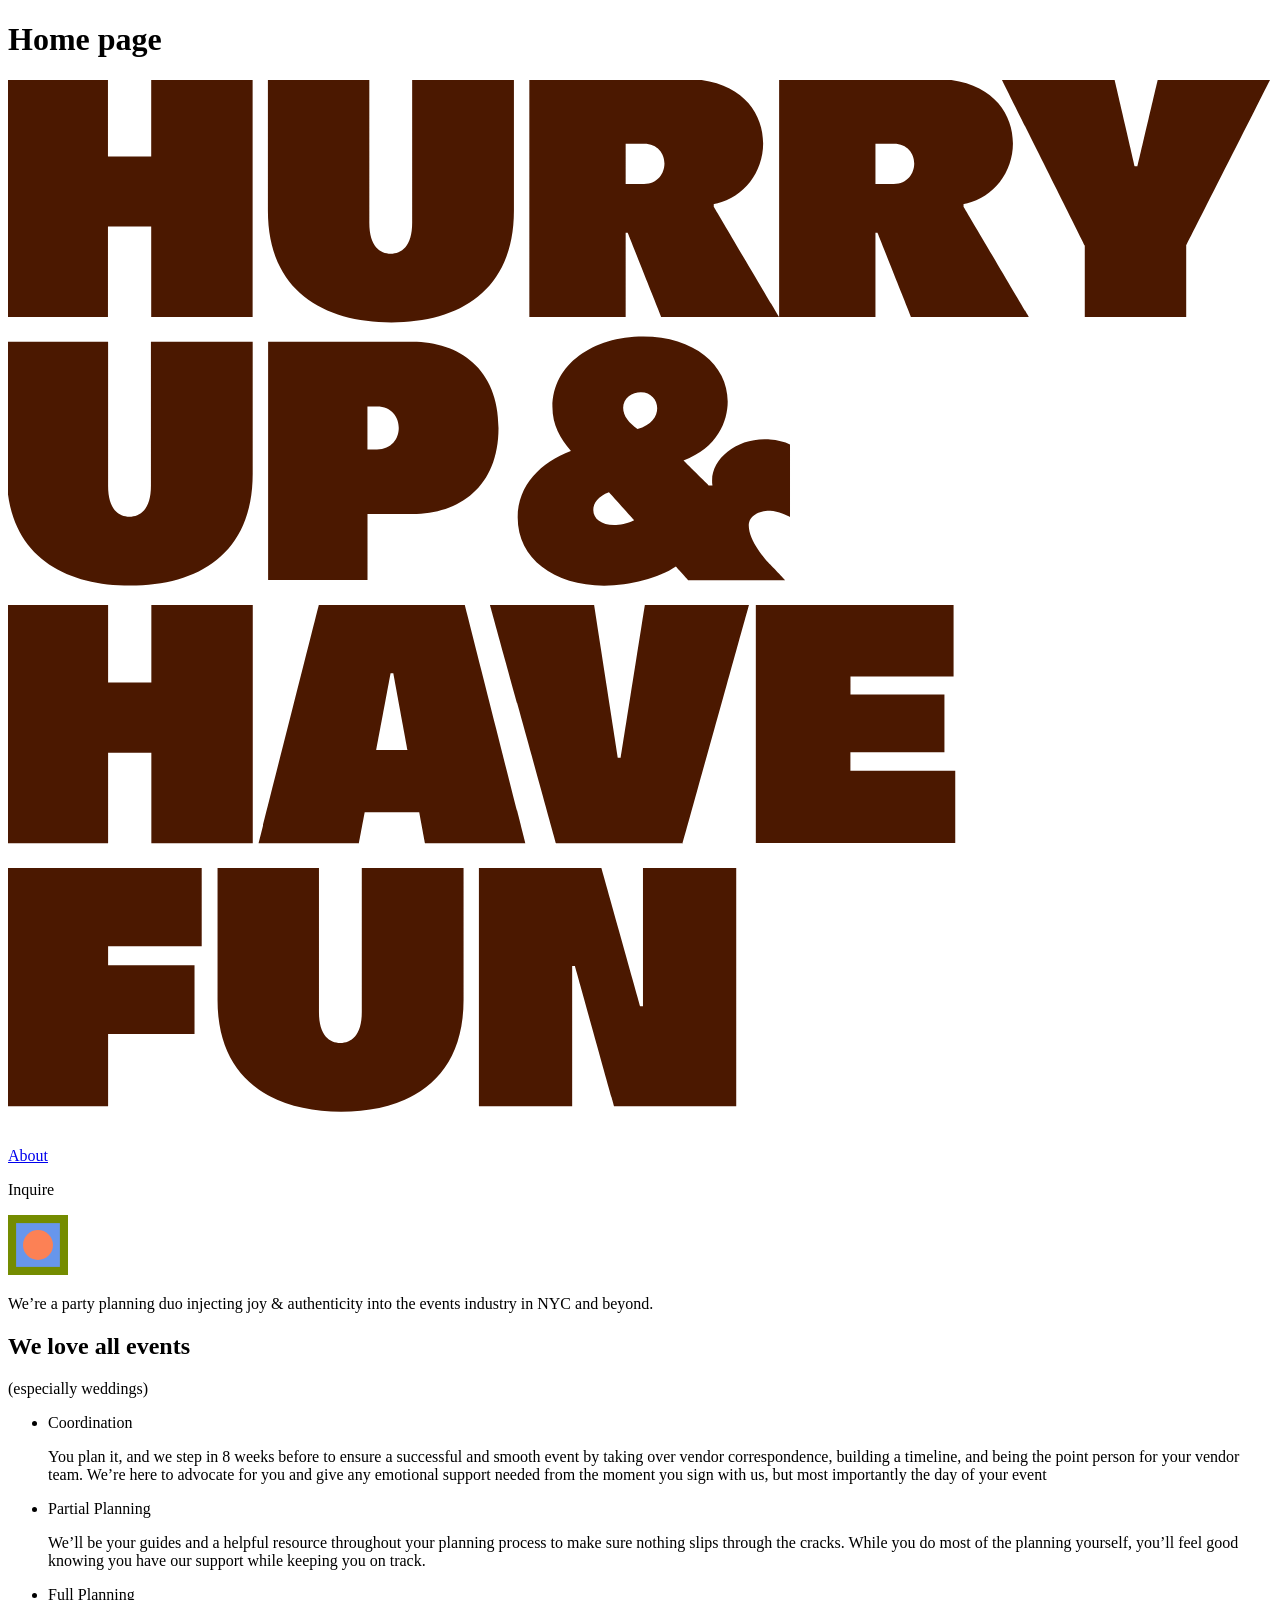
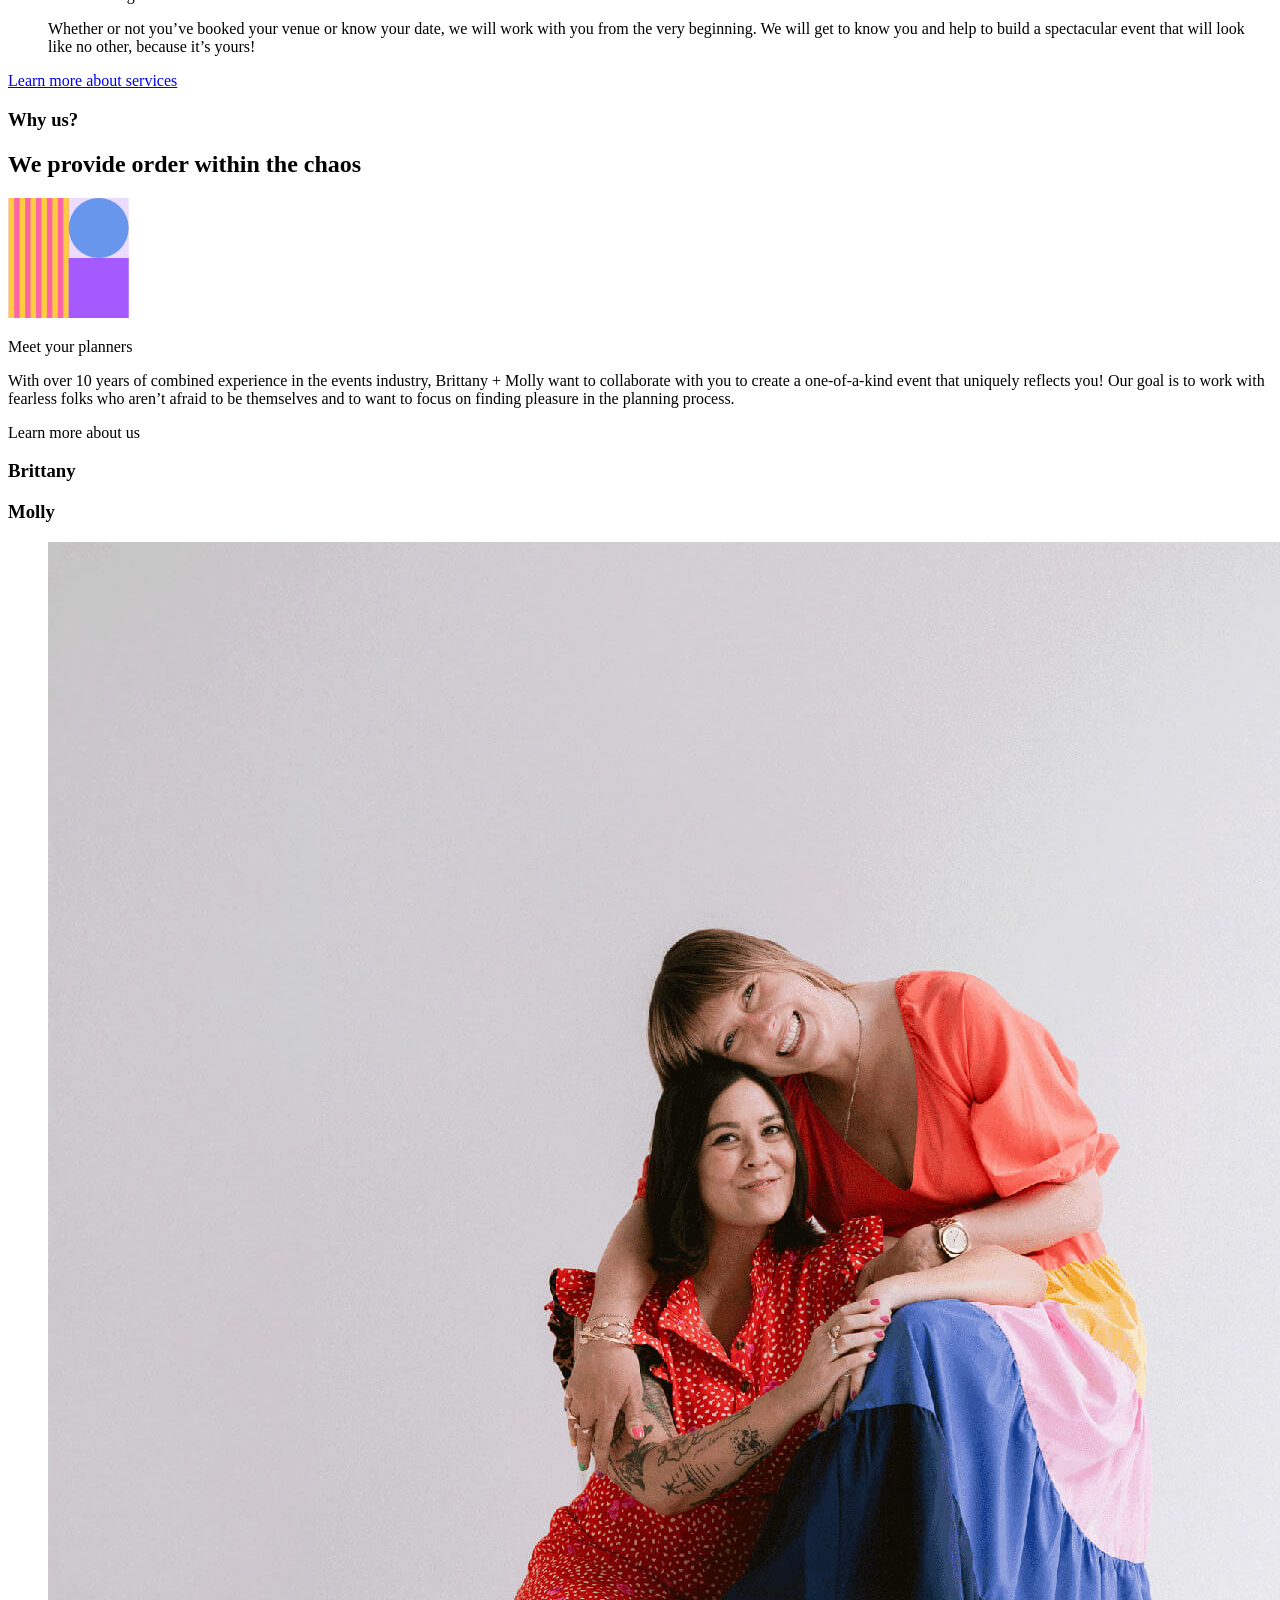
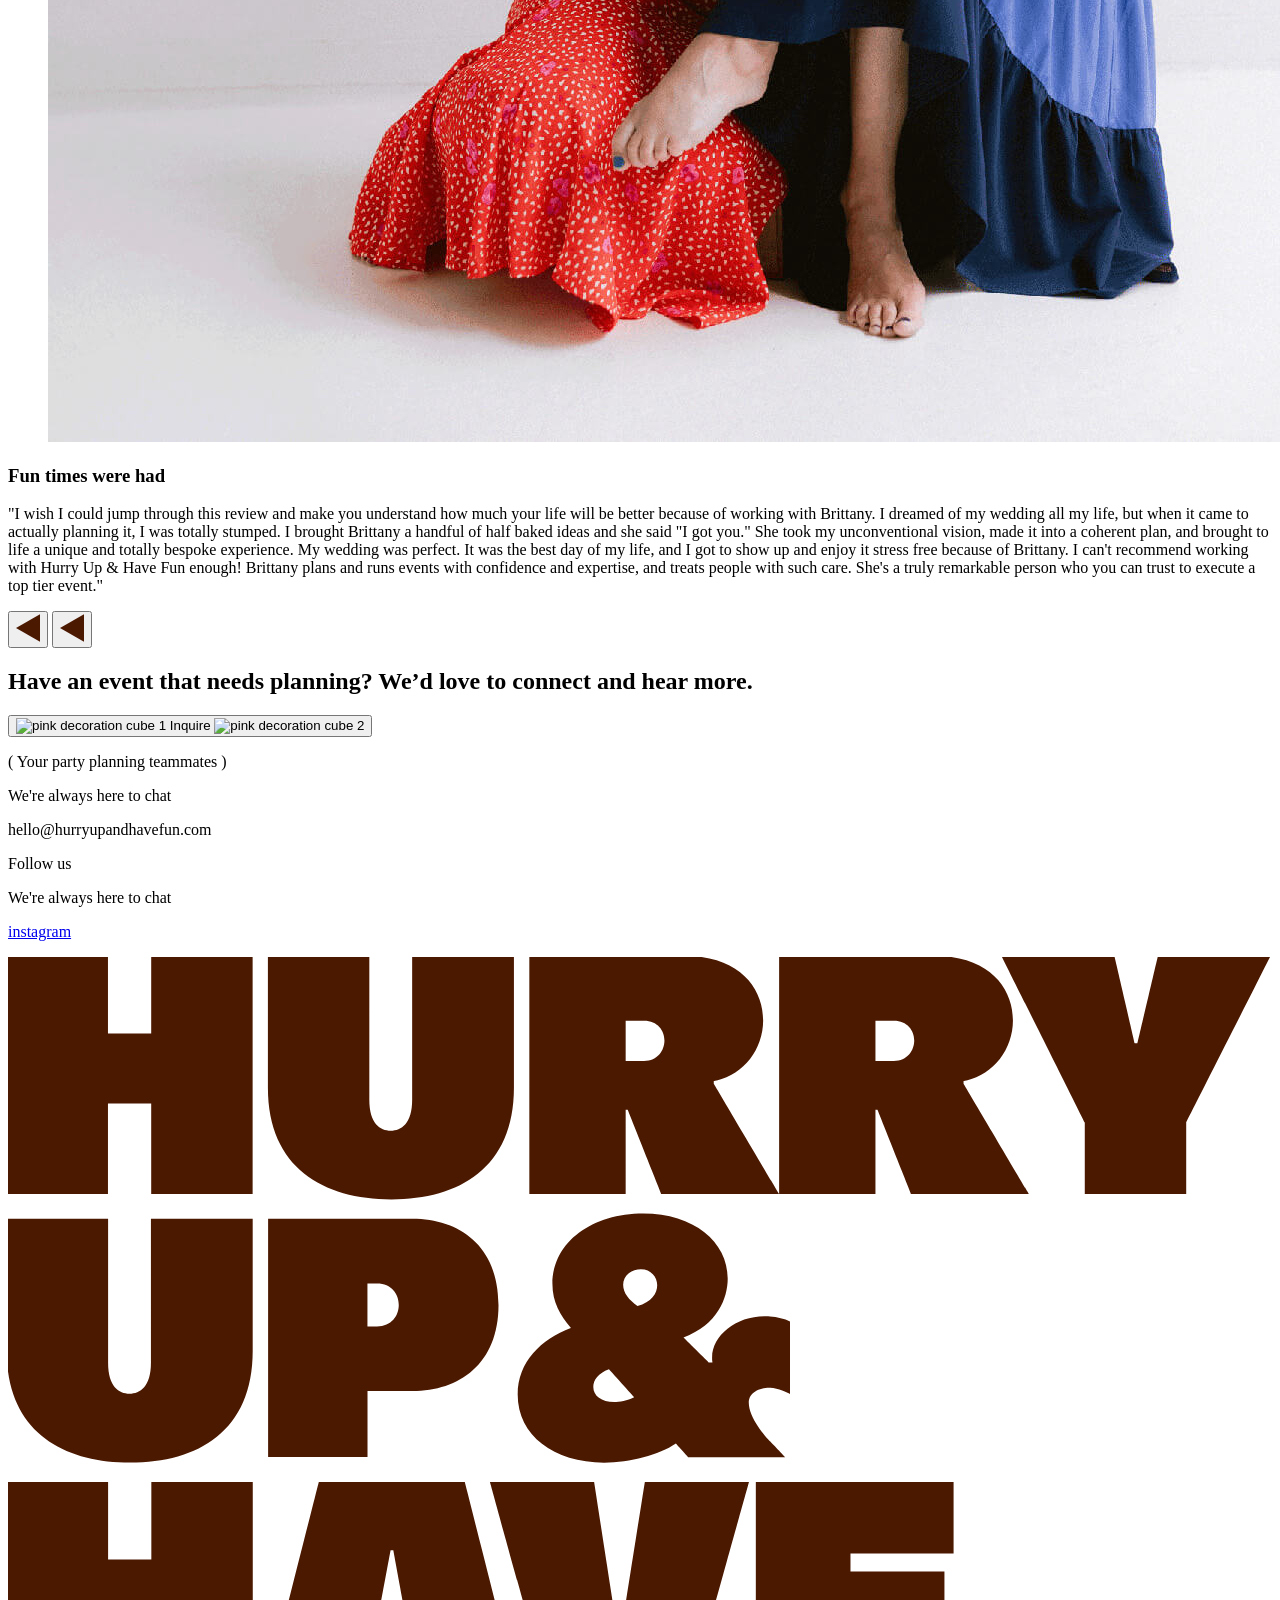
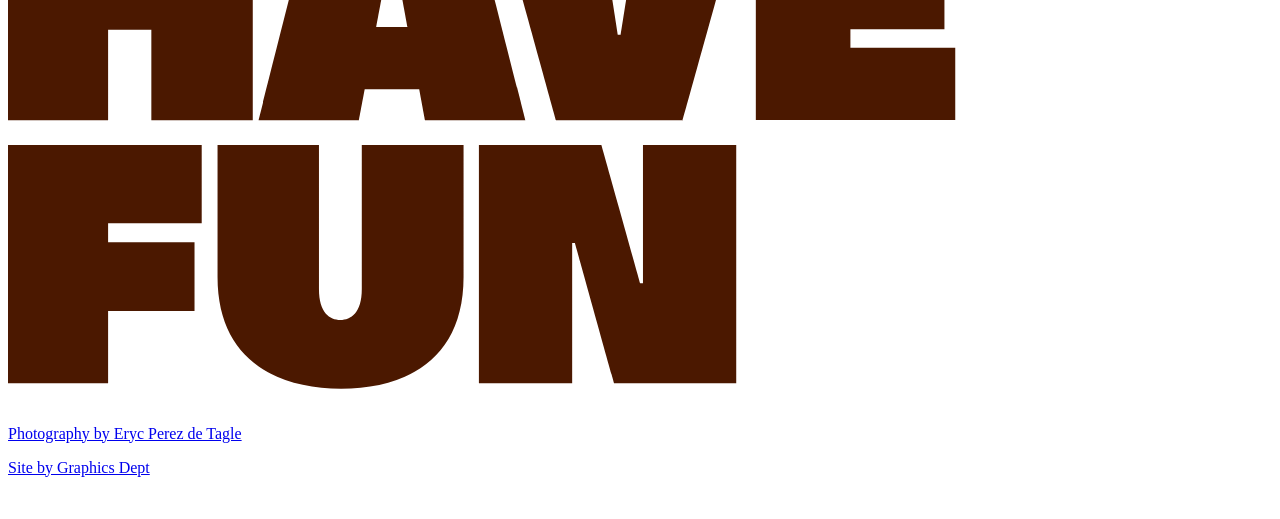
==== commit b9c987a8: "Add files via upload" ====
--- a/index.html
+++ b/index.html
@@ -8,14 +8,23 @@
 	
 	<title>Hurry up and Have Fun</title>
 	
-	<link href="styles/style.css" rel="stylesheet">
+	<link href="styles/style_index.css" rel="stylesheet">
+	<link href="styles/font_face.css" rel="stylesheet">
+	<link href="styles/font_type.css" rel="stylesheet">
+	<link href="styles/colors.css" rel="stylesheet">
 	<link rel="icon" type="image/svg+xml" href="images/favicon.svg">
 </head>
 
 <body>
 	<header>
-		<h1>Home page</h1>
+		<h1 class="visually-hidden">Home page</h1>
+
 		<nav>
+			<a href="index.html">
+				<svg xmlns="http://www.w3.org/2000/svg" xmlns:xlink="http://www.w3.org/1999/xlink" viewBox="0 0 1080 895" width="1080" height="895" preserveAspectRatio="xMidYMid meet" style="width: 100%; height: 100%; transform: translate3d(0px, 0px, 0px); content-visibility: visible;">
+					<defs><clipPath id="__lottie_element_140"><rect width="1080" height="895" x="0" y="0"></rect></clipPath><g id="__lottie_element_141"><g clip-path="url(#__lottie_element_142)" transform="matrix(6.059999942779541,0,0,6.059999942779541,-5244.85009765625,-2936.14990234375)" opacity="0" style="display: block;"><g clip-path="url(#__lottie_element_153)" transform="matrix(1,0,0,1,184.4000244140625,-34.2349853515625)" opacity="1" style="display: block;"><g transform="matrix(1,0,0,1,697.6400146484375,535.85498046875)" opacity="1" style="display: block;"><g opacity="1" transform="matrix(1,0,0,1,0,0)"><path fill="rgb(0,0,0)" fill-opacity="1" d=" M3.0999999046325684,-5.954999923706055 C3.0999999046325684,-5.954999923706055 -3.0999999046325684,-5.954999923706055 -3.0999999046325684,-5.954999923706055 C-3.0999999046325684,-5.954999923706055 -3.0999999046325684,-17.075000762939453 -3.0999999046325684,-17.075000762939453 C-3.0999999046325684,-17.075000762939453 -17.639999389648438,-17.075000762939453 -17.639999389648438,-17.075000762939453 C-17.639999389648438,-17.075000762939453 -17.639999389648438,17.075000762939453 -17.639999389648438,17.075000762939453 C-17.639999389648438,17.075000762939453 -3.0999999046325684,17.075000762939453 -3.0999999046325684,17.075000762939453 C-3.0999999046325684,17.075000762939453 -3.0999999046325684,4.09499979019165 -3.0999999046325684,4.09499979019165 C-3.0999999046325684,4.09499979019165 3.0999999046325684,4.09499979019165 3.0999999046325684,4.09499979019165 C3.0999999046325684,4.09499979019165 3.0999999046325684,17.075000762939453 3.0999999046325684,17.075000762939453 C3.0999999046325684,17.075000762939453 17.639999389648438,17.075000762939453 17.639999389648438,17.075000762939453 C17.639999389648438,17.075000762939453 17.639999389648438,-17.075000762939453 17.639999389648438,-17.075000762939453 C17.639999389648438,-17.075000762939453 3.0999999046325684,-17.075000762939453 3.0999999046325684,-17.075000762939453 C3.0999999046325684,-17.075000762939453 3.0999999046325684,-5.954999923706055 3.0999999046325684,-5.954999923706055z"></path></g></g><g transform="matrix(1,0,0,1,735.10498046875,536.2449951171875)" opacity="1" style="display: block;"><g opacity="1" transform="matrix(1,0,0,1,0,0)"><path fill="rgb(0,0,0)" fill-opacity="1" d=" M-3.0950000286102295,-17.46500015258789 C-3.0950000286102295,-17.46500015258789 -17.635000228881836,-17.46500015258789 -17.635000228881836,-17.46500015258789 C-17.635000228881836,-17.46500015258789 -17.635000228881836,1.465000033378601 -17.635000228881836,1.465000033378601 C-17.635000228881836,12.925000190734863 -9.675000190734863,17.46500015258789 0.07500000298023224,17.46500015258789 C9.824999809265137,17.46500015258789 17.635000228881836,12.9350004196167 17.635000228881836,1.465000033378601 C17.635000228881836,1.465000033378601 17.635000228881836,-17.46500015258789 17.635000228881836,-17.46500015258789 C17.635000228881836,-17.46500015258789 3.0450000762939453,-17.46500015258789 3.0450000762939453,-17.46500015258789 C3.0450000762939453,-17.46500015258789 3.0450000762939453,3.174999952316284 3.0450000762939453,3.174999952316284 C3.0450000762939453,6.59499979019165 1.4850000143051147,7.614999771118164 -0.02500000037252903,7.614999771118164 C-1.534999966621399,7.614999771118164 -3.0950000286102295,6.59499979019165 -3.0950000286102295,3.174999952316284 C-3.0950000286102295,3.174999952316284 -3.0950000286102295,-17.46500015258789 -3.0950000286102295,-17.46500015258789z"></path></g></g><g transform="matrix(1,0,0,1,772.85498046875,535.8599853515625)" opacity="1" style="display: block;"><g opacity="1" transform="matrix(1,0,0,1,0,0)"><path fill="rgb(0,0,0)" fill-opacity="1" d=" M1.465000033378601,-4.929999828338623 C1.465000033378601,-3.509999990463257 0.48500001430511475,-2 -1.465000033378601,-2 C-1.465000033378601,-2 -4.09499979019165,-2 -4.09499979019165,-2 C-4.09499979019165,-2 -4.09499979019165,-7.760000228881836 -4.09499979019165,-7.760000228881836 C-4.09499979019165,-7.760000228881836 -1.465000033378601,-7.760000228881836 -1.465000033378601,-7.760000228881836 C0.48500001430511475,-7.760000228881836 1.465000033378601,-6.349999904632568 1.465000033378601,-4.929999828338623z M1.024999976158142,17.06999969482422 C1.024999976158142,17.06999969482422 17.905000686645508,17.06999969482422 17.905000686645508,17.06999969482422 C17.905000686645508,17.06999969482422 17.905000686645508,17.079999923706055 17.905000686645508,17.079999923706055 C17.905000686645508,17.079999923706055 8.53499984741211,1.2699999809265137 8.53499984741211,1.2699999809265137 C8.53499984741211,1.2699999809265137 8.53499984741211,0.8799999952316284 8.53499984741211,0.8799999952316284 C8.53499984741211,0.8799999952316284 8.975000381469727,0.7799999713897705 8.975000381469727,0.7799999713897705 C12.835000038146973,-0.10000000149011612 15.614999771118164,-3.7100000381469727 15.614999771118164,-7.809999942779541 C15.614999771118164,-12.399999618530273 12.295000076293945,-17.079999923706055 4.295000076293945,-17.079999923706055 C4.295000076293945,-17.079999923706055 -17.905000686645508,-17.079999923706055 -17.905000686645508,-17.079999923706055 C-17.905000686645508,-17.079999923706055 -17.905000686645508,17.06999969482422 -17.905000686645508,17.06999969482422 C-17.905000686645508,17.06999969482422 -4.09499979019165,17.06999969482422 -4.09499979019165,17.06999969482422 C-4.09499979019165,17.06999969482422 -4.09499979019165,4.96999979019165 -4.09499979019165,4.96999979019165 C-4.09499979019165,4.96999979019165 -3.805000066757202,4.96999979019165 -3.805000066757202,4.96999979019165 C-3.805000066757202,4.96999979019165 1.024999976158142,17.06999969482422 1.024999976158142,17.06999969482422z"></path></g></g><g transform="matrix(1,0,0,1,808.6649780273438,535.8599853515625)" opacity="1" style="display: block;"><g opacity="1" transform="matrix(1,0,0,1,0,0)"><path fill="rgb(0,0,0)" fill-opacity="1" d=" M1.465000033378601,-4.929999828338623 C1.465000033378601,-3.509999990463257 0.48500001430511475,-2 -1.465000033378601,-2 C-1.465000033378601,-2 -4.09499979019165,-2 -4.09499979019165,-2 C-4.09499979019165,-2 -4.09499979019165,-7.760000228881836 -4.09499979019165,-7.760000228881836 C-4.09499979019165,-7.760000228881836 -1.465000033378601,-7.760000228881836 -1.465000033378601,-7.760000228881836 C0.48500001430511475,-7.760000228881836 1.465000033378601,-6.349999904632568 1.465000033378601,-4.929999828338623z M1.024999976158142,17.06999969482422 C1.024999976158142,17.06999969482422 17.905000686645508,17.06999969482422 17.905000686645508,17.06999969482422 C17.905000686645508,17.06999969482422 17.905000686645508,17.079999923706055 17.905000686645508,17.079999923706055 C17.905000686645508,17.079999923706055 8.53499984741211,1.2699999809265137 8.53499984741211,1.2699999809265137 C8.53499984741211,1.2699999809265137 8.53499984741211,0.8799999952316284 8.53499984741211,0.8799999952316284 C8.53499984741211,0.8799999952316284 8.975000381469727,0.7799999713897705 8.975000381469727,0.7799999713897705 C12.835000038146973,-0.10000000149011612 15.614999771118164,-3.7100000381469727 15.614999771118164,-7.809999942779541 C15.614999771118164,-12.399999618530273 12.295000076293945,-17.079999923706055 4.295000076293945,-17.079999923706055 C4.295000076293945,-17.079999923706055 -17.905000686645508,-17.079999923706055 -17.905000686645508,-17.079999923706055 C-17.905000686645508,-17.079999923706055 -17.905000686645508,17.06999969482422 -17.905000686645508,17.06999969482422 C-17.905000686645508,17.06999969482422 -4.09499979019165,17.06999969482422 -4.09499979019165,17.06999969482422 C-4.09499979019165,17.06999969482422 -4.09499979019165,4.96999979019165 -4.09499979019165,4.96999979019165 C-4.09499979019165,4.96999979019165 -3.805000066757202,4.96999979019165 -3.805000066757202,4.96999979019165 C-3.805000066757202,4.96999979019165 1.024999976158142,17.06999969482422 1.024999976158142,17.06999969482422z"></path></g></g><g transform="matrix(1,0,0,1,841.9199829101562,535.8599853515625)" opacity="1" style="display: block;"><g opacity="1" transform="matrix(1,0,0,1,0,0)"><path fill="rgb(0,0,0)" fill-opacity="1" d=" M-3.0999999046325684,-17.079999923706055 C-3.0999999046325684,-17.079999923706055 -19.299999237060547,-17.079999923706055 -19.299999237060547,-17.079999923706055 C-19.299999237060547,-17.079999923706055 -7.340000152587891,6.829999923706055 -7.340000152587891,6.829999923706055 C-7.340000152587891,6.829999923706055 -7.340000152587891,17.079999923706055 -7.340000152587891,17.079999923706055 C-7.340000152587891,17.079999923706055 7.199999809265137,17.079999923706055 7.199999809265137,17.079999923706055 C7.199999809265137,17.079999923706055 7.199999809265137,6.829999923706055 7.199999809265137,6.829999923706055 C7.199999809265137,6.829999923706055 19.299999237060547,-17.079999923706055 19.299999237060547,-17.079999923706055 C19.299999237060547,-17.079999923706055 3.1500000953674316,-17.079999923706055 3.1500000953674316,-17.079999923706055 C3.1500000953674316,-17.079999923706055 0.2199999988079071,-4.539999961853027 0.2199999988079071,-4.539999961853027 C0.2199999988079071,-4.539999961853027 -0.17000000178813934,-4.539999961853027 -0.17000000178813934,-4.539999961853027 C-0.17000000178813934,-4.539999961853027 -3.0999999046325684,-17.079999923706055 -3.0999999046325684,-17.079999923706055z"></path></g></g></g><g clip-path="url(#__lottie_element_157)" transform="matrix(1,0,0,1,-2.010009765625,4.1400146484375)" opacity="1" style="display: block;"><g transform="matrix(1,0,0,1,884.0449829101562,536.2449951171875)" opacity="1" style="display: block;"><g opacity="1" transform="matrix(1,0,0,1,0,0)"><path fill="rgb(0,0,0)" fill-opacity="1" d=" M-3.0950000286102295,-17.46500015258789 C-3.0950000286102295,-17.46500015258789 -17.635000228881836,-17.46500015258789 -17.635000228881836,-17.46500015258789 C-17.635000228881836,-17.46500015258789 -17.635000228881836,1.465000033378601 -17.635000228881836,1.465000033378601 C-17.635000228881836,12.925000190734863 -9.675000190734863,17.46500015258789 0.07500000298023224,17.46500015258789 C9.824999809265137,17.46500015258789 17.635000228881836,12.9350004196167 17.635000228881836,1.465000033378601 C17.635000228881836,1.465000033378601 17.635000228881836,-17.46500015258789 17.635000228881836,-17.46500015258789 C17.635000228881836,-17.46500015258789 3.0450000762939453,-17.46500015258789 3.0450000762939453,-17.46500015258789 C3.0450000762939453,-17.46500015258789 3.0450000762939453,3.174999952316284 3.0450000762939453,3.174999952316284 C3.0450000762939453,6.59499979019165 1.4850000143051147,7.614999771118164 -0.02500000037252903,7.614999771118164 C-1.534999966621399,7.614999771118164 -3.0950000286102295,6.59499979019165 -3.0950000286102295,3.174999952316284 C-3.0950000286102295,3.174999952316284 -3.0950000286102295,-17.46500015258789 -3.0950000286102295,-17.46500015258789z"></path></g></g><g transform="matrix(1,0,0,1,920.39501953125,535.85498046875)" opacity="1" style="display: block;"><g opacity="1" transform="matrix(1,0,0,1,0,0)"><path fill="rgb(0,0,0)" fill-opacity="1" d=" M2.2149999141693115,-4.724999904632568 C2.2149999141693115,-3.2149999141693115 1.1950000524520874,-1.6549999713897705 -0.9049999713897705,-1.6549999713897705 C-0.9049999713897705,-1.6549999713897705 -0.9049999713897705,-1.6449999809265137 -0.9049999713897705,-1.6449999809265137 C-0.9049999713897705,-1.6449999809265137 -2.2750000953674316,-1.6449999809265137 -2.2750000953674316,-1.6449999809265137 C-2.2750000953674316,-1.6449999809265137 -2.2750000953674316,-7.795000076293945 -2.2750000953674316,-7.795000076293945 C-2.2750000953674316,-7.795000076293945 -0.9049999713897705,-7.795000076293945 -0.9049999713897705,-7.795000076293945 C1.1950000524520874,-7.795000076293945 2.2149999141693115,-6.235000133514404 2.2149999141693115,-4.724999904632568z M4.175000190734863,-17.075000762939453 C4.175000190734863,-17.075000762939453 -16.514999389648438,-17.075000762939453 -16.514999389648438,-17.075000762939453 C-16.514999389648438,-17.075000762939453 -16.514999389648438,17.075000762939453 -16.514999389648438,17.075000762939453 C-16.514999389648438,17.075000762939453 -2.265000104904175,17.075000762939453 -2.265000104904175,17.075000762939453 C-2.265000104904175,17.075000762939453 -2.265000104904175,7.605000019073486 -2.265000104904175,7.605000019073486 C-2.265000104904175,7.605000019073486 4.175000190734863,7.605000019073486 4.175000190734863,7.605000019073486 C10.904999732971191,7.605000019073486 16.514999389648438,3.7049999237060547 16.514999389648438,-4.735000133514404 C16.514999389648438,-13.175000190734863 10.904999732971191,-17.075000762939453 4.175000190734863,-17.075000762939453z"></path></g></g></g><g transform="matrix(1,0,0,1,960,540)" opacity="1" style="display: block;"><g opacity="1" transform="matrix(1,0,0,1,0,0)"><path fill="rgb(0,0,0)" fill-opacity="1" d=" M0.47999998927116394,-7.570000171661377 C0.47999998927116394,-6.400000095367432 -0.3499999940395355,-5.130000114440918 -2.3499999046325684,-4.590000152587891 C-3.5199999809265137,-5.420000076293945 -4.400000095367432,-6.400000095367432 -4.400000095367432,-7.619999885559082 C-4.400000095367432,-9.029999732971191 -3.0799999237060547,-9.859999656677246 -1.8600000143051147,-9.859999656677246 C-0.4000000059604645,-9.859999656677246 0.47999998927116394,-8.739999771118164 0.47999998927116394,-7.570000171661377z M-2.8299999237060547,8.489999771118164 C-3.809999942779541,8.970000267028809 -4.929999828338623,9.170000076293945 -5.710000038146973,9.170000076293945 C-5.710000038146973,9.170000076293945 -5.699999809265137,9.180000305175781 -5.699999809265137,9.180000305175781 C-7.510000228881836,9.180000305175781 -8.680000305175781,8.300000190734863 -8.680000305175781,7.03000020980835 C-8.680000305175781,6.050000190734863 -7.949999809265137,5.03000020980835 -6.440000057220459,4.489999771118164 C-6.440000057220459,4.489999771118164 -2.8299999237060547,8.489999771118164 -2.8299999237060547,8.489999771118164z M-14.539999961853027,-7.760000228881836 C-14.539999961853027,-5.179999828338623 -13.420000076293945,-3.2799999713897705 -11.90999984741211,-1.4700000286102295 C-11.90999984741211,-1.4700000286102295 -11.90999984741211,-1.4600000381469727 -11.90999984741211,-1.4600000381469727 C-16.149999618530273,0.15000000596046448 -19.520000457763672,3.369999885559082 -19.520000457763672,8.100000381469727 C-19.520000457763672,13.960000038146973 -14.350000381469727,17.860000610351562 -7.130000114440918,17.860000610351562 C-3.380000114440918,17.860000610351562 0.7200000286102295,16.790000915527344 3.1600000858306885,15.130000114440918 C3.1600000858306885,15.130000114440918 4.920000076293945,17.079999923706055 4.920000076293945,17.079999923706055 C4.920000076293945,17.079999923706055 18.829999923706055,17.079999923706055 18.829999923706055,17.079999923706055 C18.829999923706055,17.079999923706055 16.729999542236328,14.880000114440918 16.729999542236328,14.880000114440918 C16,14.149999618530273 13.609999656677246,11.420000076293945 13.609999656677246,9.270000457763672 C13.609999656677246,7.800000190734863 15.130000114440918,7.119999885559082 16.540000915527344,7.119999885559082 C17.809999465942383,7.119999885559082 19.1299991607666,7.849999904632568 19.520000457763672,8 C19.520000457763672,8 19.520000457763672,-2.390000104904175 19.520000457763672,-2.390000104904175 C18.540000915527344,-2.880000114440918 17.1299991607666,-3.119999885559082 15.859999656677246,-3.119999885559082 C11.770000457763672,-3.119999885559082 8.350000381469727,-0.3400000035762787 8.350000381469727,2.7799999713897705 C8.350000381469727,3.0199999809265137 8.350000381469727,3.2699999809265137 8.399999618530273,3.509999990463257 C8.399999618530273,3.509999990463257 7.909999847412109,3.509999990463257 7.909999847412109,3.509999990463257 C7.909999847412109,3.509999990463257 4.25,-0.10000000149011612 4.25,-0.10000000149011612 C9.130000114440918,-1.8600000143051147 10.59000015258789,-5.760000228881836 10.59000015258789,-8.539999961853027 C10.59000015258789,-13.8100004196167 5.710000038146973,-17.860000610351562 -1.5099999904632568,-17.860000610351562 C-8.729999542236328,-17.860000610351562 -14.539999961853027,-13.859999656677246 -14.539999961853027,-7.760000228881836z"></path></g></g><g clip-path="url(#__lottie_element_164)" transform="matrix(1,0,0,1,-125,40.6400146484375)" opacity="1" style="display: block;"><g transform="matrix(1,0,0,1,1007.0399780273438,535.85498046875)" opacity="1" style="display: block;"><g opacity="1" transform="matrix(1,0,0,1,0,0)"><path fill="rgb(0,0,0)" fill-opacity="1" d=" M3.0999999046325684,-5.954999923706055 C3.0999999046325684,-5.954999923706055 -3.0999999046325684,-5.954999923706055 -3.0999999046325684,-5.954999923706055 C-3.0999999046325684,-5.954999923706055 -3.0999999046325684,-17.075000762939453 -3.0999999046325684,-17.075000762939453 C-3.0999999046325684,-17.075000762939453 -17.639999389648438,-17.075000762939453 -17.639999389648438,-17.075000762939453 C-17.639999389648438,-17.075000762939453 -17.639999389648438,17.075000762939453 -17.639999389648438,17.075000762939453 C-17.639999389648438,17.075000762939453 -3.0999999046325684,17.075000762939453 -3.0999999046325684,17.075000762939453 C-3.0999999046325684,17.075000762939453 -3.0999999046325684,4.09499979019165 -3.0999999046325684,4.09499979019165 C-3.0999999046325684,4.09499979019165 3.0999999046325684,4.09499979019165 3.0999999046325684,4.09499979019165 C3.0999999046325684,4.09499979019165 3.0999999046325684,17.075000762939453 3.0999999046325684,17.075000762939453 C3.0999999046325684,17.075000762939453 17.639999389648438,17.075000762939453 17.639999389648438,17.075000762939453 C17.639999389648438,17.075000762939453 17.639999389648438,-17.075000762939453 17.639999389648438,-17.075000762939453 C17.639999389648438,-17.075000762939453 3.0999999046325684,-17.075000762939453 3.0999999046325684,-17.075000762939453 C3.0999999046325684,-17.075000762939453 3.0999999046325684,-5.954999923706055 3.0999999046325684,-5.954999923706055z"></path></g></g><g transform="matrix(1,0,0,1,1044.635009765625,535.85498046875)" opacity="1" style="display: block;"><g opacity="1" transform="matrix(1,0,0,1,0,0)"><path fill="rgb(0,0,0)" fill-opacity="1" d=" M0.1850000023841858,-7.264999866485596 C0.1850000023841858,-7.264999866485596 2.234999895095825,3.7149999141693115 2.234999895095825,3.7149999141693115 C2.234999895095825,3.7149999141693115 -2.255000114440918,3.7149999141693115 -2.255000114440918,3.7149999141693115 C-2.255000114440918,3.7149999141693115 -0.20499999821186066,-7.264999866485596 -0.20499999821186066,-7.264999866485596 C-0.20499999821186066,-7.264999866485596 0.1850000023841858,-7.264999866485596 0.1850000023841858,-7.264999866485596z M4.735000133514404,17.075000762939453 C4.735000133514404,17.075000762939453 19.125,17.075000762939453 19.125,17.075000762939453 C19.125,17.075000762939453 19.114999771118164,17.075000762939453 19.114999771118164,17.075000762939453 C19.114999771118164,17.075000762939453 10.4350004196167,-17.075000762939453 10.4350004196167,-17.075000762939453 C10.4350004196167,-17.075000762939453 -10.494999885559082,-17.075000762939453 -10.494999885559082,-17.075000762939453 C-10.494999885559082,-17.075000762939453 -19.125,17.075000762939453 -19.125,17.075000762939453 C-19.125,17.075000762939453 -4.735000133514404,17.075000762939453 -4.735000133514404,17.075000762939453 C-4.735000133514404,17.075000762939453 -3.9049999713897705,12.635000228881836 -3.9049999713897705,12.635000228881836 C-3.9049999713897705,12.635000228881836 3.9049999713897705,12.635000228881836 3.9049999713897705,12.635000228881836 C3.9049999713897705,12.635000228881836 4.735000133514404,17.075000762939453 4.735000133514404,17.075000762939453z"></path></g></g><g transform="matrix(1,0,0,1,1077.2449951171875,535.85498046875)" opacity="1" style="display: block;"><g opacity="1" transform="matrix(1,0,0,1,0,0)"><path fill="rgb(0,0,0)" fill-opacity="1" d=" M-3.634999990463257,-17.075000762939453 C-3.634999990463257,-17.075000762939453 -18.565000534057617,-17.075000762939453 -18.565000534057617,-17.075000762939453 C-18.565000534057617,-17.075000762939453 -9.104999542236328,17.075000762939453 -9.104999542236328,17.075000762939453 C-9.104999542236328,17.075000762939453 9.095000267028809,17.075000762939453 9.095000267028809,17.075000762939453 C9.095000267028809,17.075000762939453 18.565000534057617,-17.075000762939453 18.565000534057617,-17.075000762939453 C18.565000534057617,-17.075000762939453 3.634999990463257,-17.075000762939453 3.634999990463257,-17.075000762939453 C3.634999990463257,-17.075000762939453 0.17499999701976776,4.835000038146973 0.17499999701976776,4.835000038146973 C0.17499999701976776,4.835000038146973 -0.2150000035762787,4.835000038146973 -0.2150000035762787,4.835000038146973 C-0.2150000035762787,4.835000038146973 -3.634999990463257,-17.075000762939453 -3.634999990463257,-17.075000762939453z"></path></g></g><g transform="matrix(1,0,0,1,1111.0849609375,535.85498046875)" opacity="1" style="display: block;"><g opacity="1" transform="matrix(1,0,0,1,0,0)"><path fill="rgb(0,0,0)" fill-opacity="1" d=" M-0.7350000143051147,6.684999942779541 C-0.7350000143051147,6.684999942779541 -0.7350000143051147,4.054999828338623 -0.7350000143051147,4.054999828338623 C-0.7350000143051147,4.054999828338623 -0.7250000238418579,4.054999828338623 -0.7250000238418579,4.054999828338623 C-0.7250000238418579,4.054999828338623 12.744999885559082,4.054999828338623 12.744999885559082,4.054999828338623 C12.744999885559082,4.054999828338623 12.744999885559082,-4.235000133514404 12.744999885559082,-4.235000133514404 C12.744999885559082,-4.235000133514404 -0.7250000238418579,-4.235000133514404 -0.7250000238418579,-4.235000133514404 C-0.7250000238418579,-4.235000133514404 -0.7250000238418579,-6.824999809265137 -0.7250000238418579,-6.824999809265137 C-0.7250000238418579,-6.824999809265137 14.055000305175781,-6.824999809265137 14.055000305175781,-6.824999809265137 C14.055000305175781,-6.824999809265137 14.055000305175781,-17.075000762939453 14.055000305175781,-17.075000762939453 C14.055000305175781,-17.075000762939453 -14.295000076293945,-17.075000762939453 -14.295000076293945,-17.075000762939453 C-14.295000076293945,-17.075000762939453 -14.295000076293945,17.075000762939453 -14.295000076293945,17.075000762939453 C-14.295000076293945,17.075000762939453 14.295000076293945,17.075000762939453 14.295000076293945,17.075000762939453 C14.295000076293945,17.075000762939453 14.295000076293945,6.684999942779541 14.295000076293945,6.684999942779541 C14.295000076293945,6.684999942779541 -0.7350000143051147,6.684999942779541 -0.7350000143051147,6.684999942779541z"></path></g></g></g><g clip-path="url(#__lottie_element_168)" transform="matrix(1,0,0,1,-268.780029296875,78.1400146484375)" opacity="1" style="display: block;"><g transform="matrix(1,0,0,1,1147.1600341796875,535.85498046875)" opacity="1" style="display: block;"><g opacity="1" transform="matrix(1,0,0,1,0,0)"><path fill="rgb(0,0,0)" fill-opacity="1" d=" M13.979999542236328,-17.075000762939453 C13.979999542236328,-17.075000762939453 -13.979999542236328,-17.075000762939453 -13.979999542236328,-17.075000762939453 C-13.979999542236328,-17.075000762939453 -13.979999542236328,17.075000762939453 -13.979999542236328,17.075000762939453 C-13.979999542236328,17.075000762939453 0.5600000023841858,17.075000762939453 0.5600000023841858,17.075000762939453 C0.5600000023841858,17.075000762939453 0.5600000023841858,6.735000133514404 0.5600000023841858,6.735000133514404 C0.5600000023841858,6.735000133514404 12.949999809265137,6.735000133514404 12.949999809265137,6.735000133514404 C12.949999809265137,6.735000133514404 12.949999809265137,-3.125 12.949999809265137,-3.125 C12.949999809265137,-3.125 0.5600000023841858,-3.125 0.5600000023841858,-3.125 C0.5600000023841858,-3.125 0.5600000023841858,-5.855000019073486 0.5600000023841858,-5.855000019073486 C0.5600000023841858,-5.855000019073486 13.979999542236328,-5.855000019073486 13.979999542236328,-5.855000019073486 C13.979999542236328,-5.855000019073486 13.979999542236328,-17.075000762939453 13.979999542236328,-17.075000762939453z"></path></g></g><g transform="matrix(1,0,0,1,1181.0450439453125,536.2449951171875)" opacity="1" style="display: block;"><g opacity="1" transform="matrix(1,0,0,1,0,0)"><path fill="rgb(0,0,0)" fill-opacity="1" d=" M-3.0950000286102295,-17.46500015258789 C-3.0950000286102295,-17.46500015258789 -17.635000228881836,-17.46500015258789 -17.635000228881836,-17.46500015258789 C-17.635000228881836,-17.46500015258789 -17.635000228881836,1.465000033378601 -17.635000228881836,1.465000033378601 C-17.635000228881836,12.925000190734863 -9.675000190734863,17.46500015258789 0.07500000298023224,17.46500015258789 C9.824999809265137,17.46500015258789 17.635000228881836,12.9350004196167 17.635000228881836,1.465000033378601 C17.635000228881836,1.465000033378601 17.635000228881836,-17.46500015258789 17.635000228881836,-17.46500015258789 C17.635000228881836,-17.46500015258789 3.0450000762939453,-17.46500015258789 3.0450000762939453,-17.46500015258789 C3.0450000762939453,-17.46500015258789 3.0450000762939453,3.174999952316284 3.0450000762939453,3.174999952316284 C3.0450000762939453,6.59499979019165 1.4850000143051147,7.614999771118164 -0.02500000037252903,7.614999771118164 C-1.534999966621399,7.614999771118164 -3.0950000286102295,6.59499979019165 -3.0950000286102295,3.174999952316284 C-3.0950000286102295,3.174999952316284 -3.0950000286102295,-17.46500015258789 -3.0950000286102295,-17.46500015258789z"></path></g></g><g transform="matrix(1,0,0,1,1219.324951171875,535.85498046875)" opacity="1" style="display: block;"><g opacity="1" transform="matrix(1,0,0,1,0,0)"><path fill="rgb(0,0,0)" fill-opacity="1" d=" M5.074999809265137,2.734999895095825 C5.074999809265137,2.734999895095825 4.684999942779541,2.734999895095825 4.684999942779541,2.734999895095825 C4.684999942779541,2.734999895095825 4.675000190734863,2.734999895095825 4.675000190734863,2.734999895095825 C4.675000190734863,2.734999895095825 -0.8849999904632568,-17.075000762939453 -0.8849999904632568,-17.075000762939453 C-0.8849999904632568,-17.075000762939453 -18.44499969482422,-17.075000762939453 -18.44499969482422,-17.075000762939453 C-18.44499969482422,-17.075000762939453 -18.44499969482422,17.075000762939453 -18.44499969482422,17.075000762939453 C-18.44499969482422,17.075000762939453 -5.074999809265137,17.075000762939453 -5.074999809265137,17.075000762939453 C-5.074999809265137,17.075000762939453 -5.074999809265137,-3.0250000953674316 -5.074999809265137,-3.0250000953674316 C-5.074999809265137,-3.0250000953674316 -4.684999942779541,-3.0250000953674316 -4.684999942779541,-3.0250000953674316 C-4.684999942779541,-3.0250000953674316 0.925000011920929,17.075000762939453 0.925000011920929,17.075000762939453 C0.925000011920929,17.075000762939453 18.44499969482422,17.075000762939453 18.44499969482422,17.075000762939453 C18.44499969482422,17.075000762939453 18.44499969482422,-17.075000762939453 18.44499969482422,-17.075000762939453 C18.44499969482422,-17.075000762939453 5.074999809265137,-17.075000762939453 5.074999809265137,-17.075000762939453 C5.074999809265137,-17.075000762939453 5.074999809265137,2.734999895095825 5.074999809265137,2.734999895095825z"></path></g></g></g></g></g><clipPath id="__lottie_element_142"><path d="M0,0 L1920,0 L1920,1080 L0,1080z"></path></clipPath><g id="__lottie_element_145"><g clip-path="url(#__lottie_element_146)" transform="matrix(5.960000038146973,0,0,5.960000038146973,-5182.85009765625,-2778.14990234375)" opacity="1" style="display: block;"><g transform="matrix(1,0,0,1,960,540)" opacity="1" style="display: block;"><g opacity="1" transform="matrix(1,0,0,1,0,0)"></g></g><g clip-path="url(#__lottie_element_217)" transform="matrix(1,0,0,1,869.39501953125,465.9649963378906)" opacity="1" style="display: block;"><g transform="matrix(1,0,0,1,17.639999389648438,17.075000762939453)" opacity="1" style="display: block;"><g opacity="1" transform="matrix(1,0,0,1,0,0)"><path fill="rgb(0,0,0)" fill-opacity="1" d=" M3.0999999046325684,-5.954999923706055 C3.0999999046325684,-5.954999923706055 -3.0999999046325684,-5.954999923706055 -3.0999999046325684,-5.954999923706055 C-3.0999999046325684,-5.954999923706055 -3.0999999046325684,-17.075000762939453 -3.0999999046325684,-17.075000762939453 C-3.0999999046325684,-17.075000762939453 -17.639999389648438,-17.075000762939453 -17.639999389648438,-17.075000762939453 C-17.639999389648438,-17.075000762939453 -17.639999389648438,17.075000762939453 -17.639999389648438,17.075000762939453 C-17.639999389648438,17.075000762939453 -3.0999999046325684,17.075000762939453 -3.0999999046325684,17.075000762939453 C-3.0999999046325684,17.075000762939453 -3.0999999046325684,4.09499979019165 -3.0999999046325684,4.09499979019165 C-3.0999999046325684,4.09499979019165 3.0999999046325684,4.09499979019165 3.0999999046325684,4.09499979019165 C3.0999999046325684,4.09499979019165 3.0999999046325684,17.075000762939453 3.0999999046325684,17.075000762939453 C3.0999999046325684,17.075000762939453 17.639999389648438,17.075000762939453 17.639999389648438,17.075000762939453 C17.639999389648438,17.075000762939453 17.639999389648438,-17.075000762939453 17.639999389648438,-17.075000762939453 C17.639999389648438,-17.075000762939453 3.0999999046325684,-17.075000762939453 3.0999999046325684,-17.075000762939453 C3.0999999046325684,-17.075000762939453 3.0999999046325684,-5.954999923706055 3.0999999046325684,-5.954999923706055z"></path></g></g><g transform="matrix(1,0,0,1,55.10499954223633,17.46500015258789)" opacity="1" style="display: block;"><g opacity="1" transform="matrix(1,0,0,1,0,0)"><path fill="rgb(0,0,0)" fill-opacity="1" d=" M-3.0950000286102295,-17.46500015258789 C-3.0950000286102295,-17.46500015258789 -17.635000228881836,-17.46500015258789 -17.635000228881836,-17.46500015258789 C-17.635000228881836,-17.46500015258789 -17.635000228881836,1.465000033378601 -17.635000228881836,1.465000033378601 C-17.635000228881836,12.925000190734863 -9.675000190734863,17.46500015258789 0.07500000298023224,17.46500015258789 C9.824999809265137,17.46500015258789 17.635000228881836,12.9350004196167 17.635000228881836,1.465000033378601 C17.635000228881836,1.465000033378601 17.635000228881836,-17.46500015258789 17.635000228881836,-17.46500015258789 C17.635000228881836,-17.46500015258789 3.0450000762939453,-17.46500015258789 3.0450000762939453,-17.46500015258789 C3.0450000762939453,-17.46500015258789 3.0450000762939453,3.174999952316284 3.0450000762939453,3.174999952316284 C3.0450000762939453,6.59499979019165 1.4850000143051147,7.614999771118164 -0.02500000037252903,7.614999771118164 C-1.534999966621399,7.614999771118164 -3.0950000286102295,6.59499979019165 -3.0950000286102295,3.174999952316284 C-3.0950000286102295,3.174999952316284 -3.0950000286102295,-17.46500015258789 -3.0950000286102295,-17.46500015258789z"></path></g></g><g transform="matrix(1,0,0,1,92.8550033569336,17.079999923706055)" opacity="1" style="display: block;"><g opacity="1" transform="matrix(1,0,0,1,0,0)"><path fill="rgb(0,0,0)" fill-opacity="1" d=" M1.465000033378601,-4.929999828338623 C1.465000033378601,-3.509999990463257 0.48500001430511475,-2 -1.465000033378601,-2 C-1.465000033378601,-2 -4.09499979019165,-2 -4.09499979019165,-2 C-4.09499979019165,-2 -4.09499979019165,-7.760000228881836 -4.09499979019165,-7.760000228881836 C-4.09499979019165,-7.760000228881836 -1.465000033378601,-7.760000228881836 -1.465000033378601,-7.760000228881836 C0.48500001430511475,-7.760000228881836 1.465000033378601,-6.349999904632568 1.465000033378601,-4.929999828338623z M1.024999976158142,17.06999969482422 C1.024999976158142,17.06999969482422 17.905000686645508,17.06999969482422 17.905000686645508,17.06999969482422 C17.905000686645508,17.06999969482422 17.905000686645508,17.079999923706055 17.905000686645508,17.079999923706055 C17.905000686645508,17.079999923706055 8.53499984741211,1.2699999809265137 8.53499984741211,1.2699999809265137 C8.53499984741211,1.2699999809265137 8.53499984741211,0.8799999952316284 8.53499984741211,0.8799999952316284 C8.53499984741211,0.8799999952316284 8.975000381469727,0.7799999713897705 8.975000381469727,0.7799999713897705 C12.835000038146973,-0.10000000149011612 15.614999771118164,-3.7100000381469727 15.614999771118164,-7.809999942779541 C15.614999771118164,-12.399999618530273 12.295000076293945,-17.079999923706055 4.295000076293945,-17.079999923706055 C4.295000076293945,-17.079999923706055 -17.905000686645508,-17.079999923706055 -17.905000686645508,-17.079999923706055 C-17.905000686645508,-17.079999923706055 -17.905000686645508,17.06999969482422 -17.905000686645508,17.06999969482422 C-17.905000686645508,17.06999969482422 -4.09499979019165,17.06999969482422 -4.09499979019165,17.06999969482422 C-4.09499979019165,17.06999969482422 -4.09499979019165,4.96999979019165 -4.09499979019165,4.96999979019165 C-4.09499979019165,4.96999979019165 -3.805000066757202,4.96999979019165 -3.805000066757202,4.96999979019165 C-3.805000066757202,4.96999979019165 1.024999976158142,17.06999969482422 1.024999976158142,17.06999969482422z"></path></g></g><g transform="matrix(1,0,0,1,128.6649932861328,17.079999923706055)" opacity="1" style="display: block;"><g opacity="1" transform="matrix(1,0,0,1,0,0)"><path fill="rgb(0,0,0)" fill-opacity="1" d=" M1.465000033378601,-4.929999828338623 C1.465000033378601,-3.509999990463257 0.48500001430511475,-2 -1.465000033378601,-2 C-1.465000033378601,-2 -4.09499979019165,-2 -4.09499979019165,-2 C-4.09499979019165,-2 -4.09499979019165,-7.760000228881836 -4.09499979019165,-7.760000228881836 C-4.09499979019165,-7.760000228881836 -1.465000033378601,-7.760000228881836 -1.465000033378601,-7.760000228881836 C0.48500001430511475,-7.760000228881836 1.465000033378601,-6.349999904632568 1.465000033378601,-4.929999828338623z M1.024999976158142,17.06999969482422 C1.024999976158142,17.06999969482422 17.905000686645508,17.06999969482422 17.905000686645508,17.06999969482422 C17.905000686645508,17.06999969482422 17.905000686645508,17.079999923706055 17.905000686645508,17.079999923706055 C17.905000686645508,17.079999923706055 8.53499984741211,1.2699999809265137 8.53499984741211,1.2699999809265137 C8.53499984741211,1.2699999809265137 8.53499984741211,0.8799999952316284 8.53499984741211,0.8799999952316284 C8.53499984741211,0.8799999952316284 8.975000381469727,0.7799999713897705 8.975000381469727,0.7799999713897705 C12.835000038146973,-0.10000000149011612 15.614999771118164,-3.7100000381469727 15.614999771118164,-7.809999942779541 C15.614999771118164,-12.399999618530273 12.295000076293945,-17.079999923706055 4.295000076293945,-17.079999923706055 C4.295000076293945,-17.079999923706055 -17.905000686645508,-17.079999923706055 -17.905000686645508,-17.079999923706055 C-17.905000686645508,-17.079999923706055 -17.905000686645508,17.06999969482422 -17.905000686645508,17.06999969482422 C-17.905000686645508,17.06999969482422 -4.09499979019165,17.06999969482422 -4.09499979019165,17.06999969482422 C-4.09499979019165,17.06999969482422 -4.09499979019165,4.96999979019165 -4.09499979019165,4.96999979019165 C-4.09499979019165,4.96999979019165 -3.805000066757202,4.96999979019165 -3.805000066757202,4.96999979019165 C-3.805000066757202,4.96999979019165 1.024999976158142,17.06999969482422 1.024999976158142,17.06999969482422z"></path></g></g><g transform="matrix(1,0,0,1,161.9199981689453,17.079999923706055)" opacity="1" style="display: block;"><g opacity="1" transform="matrix(1,0,0,1,0,0)"><path fill="rgb(0,0,0)" fill-opacity="1" d=" M-3.0999999046325684,-17.079999923706055 C-3.0999999046325684,-17.079999923706055 -19.299999237060547,-17.079999923706055 -19.299999237060547,-17.079999923706055 C-19.299999237060547,-17.079999923706055 -7.340000152587891,6.829999923706055 -7.340000152587891,6.829999923706055 C-7.340000152587891,6.829999923706055 -7.340000152587891,17.079999923706055 -7.340000152587891,17.079999923706055 C-7.340000152587891,17.079999923706055 7.199999809265137,17.079999923706055 7.199999809265137,17.079999923706055 C7.199999809265137,17.079999923706055 7.199999809265137,6.829999923706055 7.199999809265137,6.829999923706055 C7.199999809265137,6.829999923706055 19.299999237060547,-17.079999923706055 19.299999237060547,-17.079999923706055 C19.299999237060547,-17.079999923706055 3.1500000953674316,-17.079999923706055 3.1500000953674316,-17.079999923706055 C3.1500000953674316,-17.079999923706055 0.2199999988079071,-4.539999961853027 0.2199999988079071,-4.539999961853027 C0.2199999988079071,-4.539999961853027 -0.17000000178813934,-4.539999961853027 -0.17000000178813934,-4.539999961853027 C-0.17000000178813934,-4.539999961853027 -3.0999999046325684,-17.079999923706055 -3.0999999046325684,-17.079999923706055z"></path></g></g></g><g clip-path="url(#__lottie_element_221)" transform="matrix(1,0,0,1,869.39501953125,465.9649963378906)" opacity="1" style="display: block;"><g transform="matrix(1,0,0,1,17.655000686645508,55.17499923706055)" opacity="1" style="display: block;"><g opacity="1" transform="matrix(1,0,0,1,0,0)"><path fill="rgb(0,0,0)" fill-opacity="1" d=" M-3.0950000286102295,-17.46500015258789 C-3.0950000286102295,-17.46500015258789 -17.635000228881836,-17.46500015258789 -17.635000228881836,-17.46500015258789 C-17.635000228881836,-17.46500015258789 -17.635000228881836,1.465000033378601 -17.635000228881836,1.465000033378601 C-17.635000228881836,12.9350004196167 -9.675000190734863,17.46500015258789 0.07500000298023224,17.46500015258789 C9.824999809265137,17.46500015258789 17.635000228881836,12.9350004196167 17.635000228881836,1.465000033378601 C17.635000228881836,1.465000033378601 17.635000228881836,-17.46500015258789 17.635000228881836,-17.46500015258789 C17.635000228881836,-17.46500015258789 3.0450000762939453,-17.46500015258789 3.0450000762939453,-17.46500015258789 C3.0450000762939453,-17.46500015258789 3.0450000762939453,3.174999952316284 3.0450000762939453,3.174999952316284 C3.0450000762939453,6.59499979019165 1.4850000143051147,7.614999771118164 -0.02500000037252903,7.614999771118164 C-1.534999966621399,7.614999771118164 -3.0950000286102295,6.59499979019165 -3.0950000286102295,3.174999952316284 C-3.0950000286102295,3.174999952316284 -3.0950000286102295,-17.46500015258789 -3.0950000286102295,-17.46500015258789z"></path></g></g><g transform="matrix(1,0,0,1,54.01499938964844,54.78499984741211)" opacity="1" style="display: block;"><g opacity="1" transform="matrix(1,0,0,1,0,0)"><path fill="rgb(0,0,0)" fill-opacity="1" d=" M2.2149999141693115,-4.724999904632568 C2.2149999141693115,-3.2149999141693115 1.1950000524520874,-1.6549999713897705 -0.9049999713897705,-1.6549999713897705 C-0.9049999713897705,-1.6549999713897705 -0.9049999713897705,-1.6449999809265137 -0.9049999713897705,-1.6449999809265137 C-0.9049999713897705,-1.6449999809265137 -2.2750000953674316,-1.6449999809265137 -2.2750000953674316,-1.6449999809265137 C-2.2750000953674316,-1.6449999809265137 -2.2750000953674316,-7.795000076293945 -2.2750000953674316,-7.795000076293945 C-2.2750000953674316,-7.795000076293945 -0.9049999713897705,-7.795000076293945 -0.9049999713897705,-7.795000076293945 C1.1950000524520874,-7.795000076293945 2.2149999141693115,-6.235000133514404 2.2149999141693115,-4.724999904632568z M4.175000190734863,-17.075000762939453 C4.175000190734863,-17.075000762939453 -16.514999389648438,-17.075000762939453 -16.514999389648438,-17.075000762939453 C-16.514999389648438,-17.075000762939453 -16.514999389648438,17.075000762939453 -16.514999389648438,17.075000762939453 C-16.514999389648438,17.075000762939453 -2.265000104904175,17.075000762939453 -2.265000104904175,17.075000762939453 C-2.265000104904175,17.075000762939453 -2.265000104904175,7.605000019073486 -2.265000104904175,7.605000019073486 C-2.265000104904175,7.605000019073486 4.175000190734863,7.605000019073486 4.175000190734863,7.605000019073486 C10.904999732971191,7.605000019073486 16.514999389648438,3.7049999237060547 16.514999389648438,-4.735000133514404 C16.514999389648438,-13.175000190734863 10.904999732971191,-17.075000762939453 4.175000190734863,-17.075000762939453z"></path></g></g></g><g transform="matrix(1,0,0,1,962.1950073242188,520.7650146484375)" opacity="1" style="display: block;"><g opacity="1" transform="matrix(1,0,0,1,0,0)"><path fill="rgb(0,0,0)" fill-opacity="1" d=" M0.47999998927116394,-7.579999923706055 C0.47999998927116394,-6.409999847412109 -0.3499999940395355,-5.139999866485596 -2.3499999046325684,-4.599999904632568 C-3.5199999809265137,-5.429999828338623 -4.400000095367432,-6.409999847412109 -4.400000095367432,-7.630000114440918 C-4.400000095367432,-9.039999961853027 -3.0799999237060547,-9.869999885559082 -1.8600000143051147,-9.869999885559082 C-0.4000000059604645,-9.869999885559082 0.47999998927116394,-8.75 0.47999998927116394,-7.579999923706055z M-2.8299999237060547,8.479999542236328 C-3.809999942779541,8.960000038146973 -4.929999828338623,9.15999984741211 -5.710000038146973,9.15999984741211 C-5.710000038146973,9.15999984741211 -5.699999809265137,9.170000076293945 -5.699999809265137,9.170000076293945 C-7.510000228881836,9.170000076293945 -8.680000305175781,8.289999961853027 -8.680000305175781,7.019999980926514 C-8.680000305175781,6.039999961853027 -7.949999809265137,5.019999980926514 -6.440000057220459,4.480000019073486 C-6.440000057220459,4.480000019073486 -2.8299999237060547,8.479999542236328 -2.8299999237060547,8.479999542236328z M-14.539999961853027,-7.760000228881836 C-14.539999961853027,-5.179999828338623 -13.420000076293945,-3.2799999713897705 -11.90999984741211,-1.4700000286102295 C-11.90999984741211,-1.4700000286102295 -11.90999984741211,-1.4600000381469727 -11.90999984741211,-1.4600000381469727 C-16.149999618530273,0.15000000596046448 -19.520000457763672,3.369999885559082 -19.520000457763672,8.100000381469727 C-19.520000457763672,13.960000038146973 -14.350000381469727,17.860000610351562 -7.130000114440918,17.860000610351562 C-3.380000114440918,17.860000610351562 0.7200000286102295,16.790000915527344 3.1600000858306885,15.130000114440918 C3.1600000858306885,15.130000114440918 4.920000076293945,17.079999923706055 4.920000076293945,17.079999923706055 C4.920000076293945,17.079999923706055 18.829999923706055,17.079999923706055 18.829999923706055,17.079999923706055 C18.829999923706055,17.079999923706055 16.729999542236328,14.880000114440918 16.729999542236328,14.880000114440918 C16,14.149999618530273 13.609999656677246,11.420000076293945 13.609999656677246,9.270000457763672 C13.609999656677246,7.800000190734863 15.130000114440918,7.119999885559082 16.540000915527344,7.119999885559082 C17.809999465942383,7.119999885559082 19.1299991607666,7.849999904632568 19.520000457763672,8 C19.520000457763672,8 19.520000457763672,-2.390000104904175 19.520000457763672,-2.390000104904175 C18.540000915527344,-2.880000114440918 17.1299991607666,-3.119999885559082 15.859999656677246,-3.119999885559082 C11.770000457763672,-3.119999885559082 8.350000381469727,-0.3400000035762787 8.350000381469727,2.7799999713897705 C8.350000381469727,3.0199999809265137 8.350000381469727,3.2699999809265137 8.399999618530273,3.509999990463257 C8.399999618530273,3.509999990463257 7.909999847412109,3.509999990463257 7.909999847412109,3.509999990463257 C7.909999847412109,3.509999990463257 4.25,-0.10000000149011612 4.25,-0.10000000149011612 C9.130000114440918,-1.8600000143051147 10.59000015258789,-5.760000228881836 10.59000015258789,-8.539999961853027 C10.59000015258789,-13.8100004196167 5.710000038146973,-17.860000610351562 -1.5099999904632568,-17.860000610351562 C-8.729999542236328,-17.860000610351562 -14.539999961853027,-13.859999656677246 -14.539999961853027,-7.760000228881836z"></path></g></g><g clip-path="url(#__lottie_element_228)" transform="matrix(1,0,0,1,869.39501953125,465.9649963378906)" opacity="1" style="display: block;"><g transform="matrix(1,0,0,1,17.65999984741211,92.50499725341797)" opacity="1" style="display: block;"><g opacity="1" transform="matrix(1,0,0,1,0,0)"><path fill="rgb(0,0,0)" fill-opacity="1" d=" M3.0999999046325684,-5.954999923706055 C3.0999999046325684,-5.954999923706055 -3.0999999046325684,-5.954999923706055 -3.0999999046325684,-5.954999923706055 C-3.0999999046325684,-5.954999923706055 -3.0999999046325684,-17.075000762939453 -3.0999999046325684,-17.075000762939453 C-3.0999999046325684,-17.075000762939453 -17.639999389648438,-17.075000762939453 -17.639999389648438,-17.075000762939453 C-17.639999389648438,-17.075000762939453 -17.639999389648438,17.075000762939453 -17.639999389648438,17.075000762939453 C-17.639999389648438,17.075000762939453 -3.0999999046325684,17.075000762939453 -3.0999999046325684,17.075000762939453 C-3.0999999046325684,17.075000762939453 -3.0999999046325684,4.09499979019165 -3.0999999046325684,4.09499979019165 C-3.0999999046325684,4.09499979019165 3.0999999046325684,4.09499979019165 3.0999999046325684,4.09499979019165 C3.0999999046325684,4.09499979019165 3.0999999046325684,17.075000762939453 3.0999999046325684,17.075000762939453 C3.0999999046325684,17.075000762939453 17.639999389648438,17.075000762939453 17.639999389648438,17.075000762939453 C17.639999389648438,17.075000762939453 17.639999389648438,-17.075000762939453 17.639999389648438,-17.075000762939453 C17.639999389648438,-17.075000762939453 3.0999999046325684,-17.075000762939453 3.0999999046325684,-17.075000762939453 C3.0999999046325684,-17.075000762939453 3.0999999046325684,-5.954999923706055 3.0999999046325684,-5.954999923706055z"></path></g></g><g transform="matrix(1,0,0,1,55.255001068115234,92.50499725341797)" opacity="1" style="display: block;"><g opacity="1" transform="matrix(1,0,0,1,0,0)"><path fill="rgb(0,0,0)" fill-opacity="1" d=" M0.19499999284744263,-7.275000095367432 C0.19499999284744263,-7.275000095367432 2.244999885559082,3.7049999237060547 2.244999885559082,3.7049999237060547 C2.244999885559082,3.7049999237060547 -2.244999885559082,3.7049999237060547 -2.244999885559082,3.7049999237060547 C-2.244999885559082,3.7049999237060547 -0.19499999284744263,-7.275000095367432 -0.19499999284744263,-7.275000095367432 C-0.19499999284744263,-7.275000095367432 0.19499999284744263,-7.275000095367432 0.19499999284744263,-7.275000095367432z M4.735000133514404,17.075000762939453 C4.735000133514404,17.075000762939453 19.125,17.075000762939453 19.125,17.075000762939453 C19.125,17.075000762939453 10.444999694824219,-17.075000762939453 10.444999694824219,-17.075000762939453 C10.444999694824219,-17.075000762939453 -10.484999656677246,-17.075000762939453 -10.484999656677246,-17.075000762939453 C-10.484999656677246,-17.075000762939453 -19.125,17.075000762939453 -19.125,17.075000762939453 C-19.125,17.075000762939453 -4.735000133514404,17.075000762939453 -4.735000133514404,17.075000762939453 C-4.735000133514404,17.075000762939453 -3.9049999713897705,12.635000228881836 -3.9049999713897705,12.635000228881836 C-3.9049999713897705,12.635000228881836 3.9049999713897705,12.635000228881836 3.9049999713897705,12.635000228881836 C3.9049999713897705,12.635000228881836 4.735000133514404,17.075000762939453 4.735000133514404,17.075000762939453z"></path></g></g><g transform="matrix(1,0,0,1,87.87000274658203,92.50499725341797)" opacity="1" style="display: block;"><g opacity="1" transform="matrix(1,0,0,1,0,0)"><path fill="rgb(0,0,0)" fill-opacity="1" d=" M-3.630000114440918,-17.075000762939453 C-3.630000114440918,-17.075000762939453 -18.559999465942383,-17.075000762939453 -18.559999465942383,-17.075000762939453 C-18.559999465942383,-17.075000762939453 -18.56999969482422,-17.075000762939453 -18.56999969482422,-17.075000762939453 C-18.56999969482422,-17.075000762939453 -9.100000381469727,17.075000762939453 -9.100000381469727,17.075000762939453 C-9.100000381469727,17.075000762939453 9.100000381469727,17.075000762939453 9.100000381469727,17.075000762939453 C9.100000381469727,17.075000762939453 18.56999969482422,-17.075000762939453 18.56999969482422,-17.075000762939453 C18.56999969482422,-17.075000762939453 3.640000104904175,-17.075000762939453 3.640000104904175,-17.075000762939453 C3.640000104904175,-17.075000762939453 0.18000000715255737,4.835000038146973 0.18000000715255737,4.835000038146973 C0.18000000715255737,4.835000038146973 -0.20999999344348907,4.835000038146973 -0.20999999344348907,4.835000038146973 C-0.20999999344348907,4.835000038146973 -3.630000114440918,-17.075000762939453 -3.630000114440918,-17.075000762939453z"></path></g></g><g transform="matrix(1,0,0,1,121.71499633789062,92.49500274658203)" opacity="1" style="display: block;"><g opacity="1" transform="matrix(1,0,0,1,0,0)"><path fill="rgb(0,0,0)" fill-opacity="1" d=" M-0.7350000143051147,6.684999942779541 C-0.7350000143051147,6.684999942779541 -0.7350000143051147,4.054999828338623 -0.7350000143051147,4.054999828338623 C-0.7350000143051147,4.054999828338623 -0.7250000238418579,4.054999828338623 -0.7250000238418579,4.054999828338623 C-0.7250000238418579,4.054999828338623 12.744999885559082,4.054999828338623 12.744999885559082,4.054999828338623 C12.744999885559082,4.054999828338623 12.744999885559082,-4.235000133514404 12.744999885559082,-4.235000133514404 C12.744999885559082,-4.235000133514404 -0.7250000238418579,-4.235000133514404 -0.7250000238418579,-4.235000133514404 C-0.7250000238418579,-4.235000133514404 -0.7250000238418579,-6.824999809265137 -0.7250000238418579,-6.824999809265137 C-0.7250000238418579,-6.824999809265137 14.055000305175781,-6.824999809265137 14.055000305175781,-6.824999809265137 C14.055000305175781,-6.824999809265137 14.055000305175781,-17.075000762939453 14.055000305175781,-17.075000762939453 C14.055000305175781,-17.075000762939453 -14.295000076293945,-17.075000762939453 -14.295000076293945,-17.075000762939453 C-14.295000076293945,-17.075000762939453 -14.295000076293945,17.075000762939453 -14.295000076293945,17.075000762939453 C-14.295000076293945,17.075000762939453 14.295000076293945,17.075000762939453 14.295000076293945,17.075000762939453 C14.295000076293945,17.075000762939453 14.295000076293945,6.684999942779541 14.295000076293945,6.684999942779541 C14.295000076293945,6.684999942779541 -0.7350000143051147,6.684999942779541 -0.7350000143051147,6.684999942779541z"></path></g></g></g><g clip-path="url(#__lottie_element_232)" transform="matrix(1,0,0,1,869.39501953125,465.9649963378906)" opacity="1" style="display: block;"><g transform="matrix(1,0,0,1,14,130.21499633789062)" opacity="1" style="display: block;"><g opacity="1" transform="matrix(1,0,0,1,0,0)"><path fill="rgb(0,0,0)" fill-opacity="1" d=" M13.979999542236328,-17.075000762939453 C13.979999542236328,-17.075000762939453 -13.979999542236328,-17.075000762939453 -13.979999542236328,-17.075000762939453 C-13.979999542236328,-17.075000762939453 -13.979999542236328,17.075000762939453 -13.979999542236328,17.075000762939453 C-13.979999542236328,17.075000762939453 0.5600000023841858,17.075000762939453 0.5600000023841858,17.075000762939453 C0.5600000023841858,17.075000762939453 0.5600000023841858,6.735000133514404 0.5600000023841858,6.735000133514404 C0.5600000023841858,6.735000133514404 12.949999809265137,6.735000133514404 12.949999809265137,6.735000133514404 C12.949999809265137,6.735000133514404 12.949999809265137,-3.125 12.949999809265137,-3.125 C12.949999809265137,-3.125 0.5600000023841858,-3.125 0.5600000023841858,-3.125 C0.5600000023841858,-3.125 0.5600000023841858,-5.855000019073486 0.5600000023841858,-5.855000019073486 C0.5600000023841858,-5.855000019073486 13.979999542236328,-5.855000019073486 13.979999542236328,-5.855000019073486 C13.979999542236328,-5.855000019073486 13.979999542236328,-17.075000762939453 13.979999542236328,-17.075000762939453z"></path></g></g><g transform="matrix(1,0,0,1,47.8849983215332,130.60499572753906)" opacity="1" style="display: block;"><g opacity="1" transform="matrix(1,0,0,1,0,0)"><path fill="rgb(0,0,0)" fill-opacity="1" d=" M-3.0950000286102295,-17.46500015258789 C-3.0950000286102295,-17.46500015258789 -17.635000228881836,-17.46500015258789 -17.635000228881836,-17.46500015258789 C-17.635000228881836,-17.46500015258789 -17.635000228881836,1.465000033378601 -17.635000228881836,1.465000033378601 C-17.635000228881836,12.925000190734863 -9.675000190734863,17.46500015258789 0.07500000298023224,17.46500015258789 C9.824999809265137,17.46500015258789 17.635000228881836,12.9350004196167 17.635000228881836,1.465000033378601 C17.635000228881836,1.465000033378601 17.635000228881836,-17.46500015258789 17.635000228881836,-17.46500015258789 C17.635000228881836,-17.46500015258789 3.0450000762939453,-17.46500015258789 3.0450000762939453,-17.46500015258789 C3.0450000762939453,-17.46500015258789 3.0450000762939453,3.174999952316284 3.0450000762939453,3.174999952316284 C3.0450000762939453,6.59499979019165 1.4850000143051147,7.614999771118164 -0.02500000037252903,7.614999771118164 C-1.534999966621399,7.614999771118164 -3.0950000286102295,6.59499979019165 -3.0950000286102295,3.174999952316284 C-3.0950000286102295,3.174999952316284 -3.0950000286102295,-17.46500015258789 -3.0950000286102295,-17.46500015258789z"></path></g></g><g transform="matrix(1,0,0,1,86.16500091552734,130.21499633789062)" opacity="1" style="display: block;"><g opacity="1" transform="matrix(1,0,0,1,0,0)"><path fill="rgb(0,0,0)" fill-opacity="1" d=" M5.074999809265137,2.734999895095825 C5.074999809265137,2.734999895095825 4.684999942779541,2.734999895095825 4.684999942779541,2.734999895095825 C4.684999942779541,2.734999895095825 4.675000190734863,2.734999895095825 4.675000190734863,2.734999895095825 C4.675000190734863,2.734999895095825 -0.8849999904632568,-17.075000762939453 -0.8849999904632568,-17.075000762939453 C-0.8849999904632568,-17.075000762939453 -18.44499969482422,-17.075000762939453 -18.44499969482422,-17.075000762939453 C-18.44499969482422,-17.075000762939453 -18.44499969482422,17.075000762939453 -18.44499969482422,17.075000762939453 C-18.44499969482422,17.075000762939453 -5.074999809265137,17.075000762939453 -5.074999809265137,17.075000762939453 C-5.074999809265137,17.075000762939453 -5.074999809265137,-3.0250000953674316 -5.074999809265137,-3.0250000953674316 C-5.074999809265137,-3.0250000953674316 -4.684999942779541,-3.0250000953674316 -4.684999942779541,-3.0250000953674316 C-4.684999942779541,-3.0250000953674316 0.925000011920929,17.075000762939453 0.925000011920929,17.075000762939453 C0.925000011920929,17.075000762939453 18.44499969482422,17.075000762939453 18.44499969482422,17.075000762939453 C18.44499969482422,17.075000762939453 18.44499969482422,-17.075000762939453 18.44499969482422,-17.075000762939453 C18.44499969482422,-17.075000762939453 5.074999809265137,-17.075000762939453 5.074999809265137,-17.075000762939453 C5.074999809265137,-17.075000762939453 5.074999809265137,2.734999895095825 5.074999809265137,2.734999895095825z"></path></g></g></g></g></g><clipPath id="__lottie_element_146"><path d="M0,0 L1920,0 L1920,1080 L0,1080z"></path></clipPath><mask id="__lottie_element_145_1" mask-type="alpha"><use xlink:href="#__lottie_element_145"></use></mask><clipPath id="__lottie_element_153"><path d="M0,0 L1920,0 L1920,1080 L0,1080z"></path></clipPath><clipPath id="__lottie_element_157"><path d="M0,0 L1920,0 L1920,1080 L0,1080z"></path></clipPath><clipPath id="__lottie_element_164"><path d="M0,0 L1920,0 L1920,1080 L0,1080z"></path></clipPath><clipPath id="__lottie_element_168"><path d="M0,0 L1920,0 L1920,1080 L0,1080z"></path></clipPath><clipPath id="__lottie_element_217"><path d="M0,0 L1920,0 L1920,1080 L0,1080z"></path></clipPath><clipPath id="__lottie_element_221"><path d="M0,0 L1920,0 L1920,1080 L0,1080z"></path></clipPath><clipPath id="__lottie_element_228"><path d="M0,0 L1920,0 L1920,1080 L0,1080z"></path></clipPath><clipPath id="__lottie_element_232"><path d="M0,0 L1920,0 L1920,1080 L0,1080z"></path></clipPath><g id="__lottie_element_145"><g clip-path="url(#__lottie_element_146)" transform="matrix(5.960000038146973,0,0,5.960000038146973,-5182.85009765625,-2778.14990234375)" opacity="1" style="display: block;"><g transform="matrix(1,0,0,1,960,540)" opacity="1" style="display: block;"><g opacity="1" transform="matrix(1,0,0,1,0,0)"></g></g><g clip-path="url(#__lottie_element_217)" transform="matrix(1,0,0,1,869.39501953125,465.9649963378906)" opacity="1" style="display: block;"><g transform="matrix(1,0,0,1,17.639999389648438,17.075000762939453)" opacity="1" style="display: block;"><g opacity="1" transform="matrix(1,0,0,1,0,0)"><path fill="rgb(0,0,0)" fill-opacity="1" d=" M3.0999999046325684,-5.954999923706055 C3.0999999046325684,-5.954999923706055 -3.0999999046325684,-5.954999923706055 -3.0999999046325684,-5.954999923706055 C-3.0999999046325684,-5.954999923706055 -3.0999999046325684,-17.075000762939453 -3.0999999046325684,-17.075000762939453 C-3.0999999046325684,-17.075000762939453 -17.639999389648438,-17.075000762939453 -17.639999389648438,-17.075000762939453 C-17.639999389648438,-17.075000762939453 -17.639999389648438,17.075000762939453 -17.639999389648438,17.075000762939453 C-17.639999389648438,17.075000762939453 -3.0999999046325684,17.075000762939453 -3.0999999046325684,17.075000762939453 C-3.0999999046325684,17.075000762939453 -3.0999999046325684,4.09499979019165 -3.0999999046325684,4.09499979019165 C-3.0999999046325684,4.09499979019165 3.0999999046325684,4.09499979019165 3.0999999046325684,4.09499979019165 C3.0999999046325684,4.09499979019165 3.0999999046325684,17.075000762939453 3.0999999046325684,17.075000762939453 C3.0999999046325684,17.075000762939453 17.639999389648438,17.075000762939453 17.639999389648438,17.075000762939453 C17.639999389648438,17.075000762939453 17.639999389648438,-17.075000762939453 17.639999389648438,-17.075000762939453 C17.639999389648438,-17.075000762939453 3.0999999046325684,-17.075000762939453 3.0999999046325684,-17.075000762939453 C3.0999999046325684,-17.075000762939453 3.0999999046325684,-5.954999923706055 3.0999999046325684,-5.954999923706055z"></path></g></g><g transform="matrix(1,0,0,1,55.10499954223633,17.46500015258789)" opacity="1" style="display: block;"><g opacity="1" transform="matrix(1,0,0,1,0,0)"><path fill="rgb(0,0,0)" fill-opacity="1" d=" M-3.0950000286102295,-17.46500015258789 C-3.0950000286102295,-17.46500015258789 -17.635000228881836,-17.46500015258789 -17.635000228881836,-17.46500015258789 C-17.635000228881836,-17.46500015258789 -17.635000228881836,1.465000033378601 -17.635000228881836,1.465000033378601 C-17.635000228881836,12.925000190734863 -9.675000190734863,17.46500015258789 0.07500000298023224,17.46500015258789 C9.824999809265137,17.46500015258789 17.635000228881836,12.9350004196167 17.635000228881836,1.465000033378601 C17.635000228881836,1.465000033378601 17.635000228881836,-17.46500015258789 17.635000228881836,-17.46500015258789 C17.635000228881836,-17.46500015258789 3.0450000762939453,-17.46500015258789 3.0450000762939453,-17.46500015258789 C3.0450000762939453,-17.46500015258789 3.0450000762939453,3.174999952316284 3.0450000762939453,3.174999952316284 C3.0450000762939453,6.59499979019165 1.4850000143051147,7.614999771118164 -0.02500000037252903,7.614999771118164 C-1.534999966621399,7.614999771118164 -3.0950000286102295,6.59499979019165 -3.0950000286102295,3.174999952316284 C-3.0950000286102295,3.174999952316284 -3.0950000286102295,-17.46500015258789 -3.0950000286102295,-17.46500015258789z"></path></g></g><g transform="matrix(1,0,0,1,92.8550033569336,17.079999923706055)" opacity="1" style="display: block;"><g opacity="1" transform="matrix(1,0,0,1,0,0)"><path fill="rgb(0,0,0)" fill-opacity="1" d=" M1.465000033378601,-4.929999828338623 C1.465000033378601,-3.509999990463257 0.48500001430511475,-2 -1.465000033378601,-2 C-1.465000033378601,-2 -4.09499979019165,-2 -4.09499979019165,-2 C-4.09499979019165,-2 -4.09499979019165,-7.760000228881836 -4.09499979019165,-7.760000228881836 C-4.09499979019165,-7.760000228881836 -1.465000033378601,-7.760000228881836 -1.465000033378601,-7.760000228881836 C0.48500001430511475,-7.760000228881836 1.465000033378601,-6.349999904632568 1.465000033378601,-4.929999828338623z M1.024999976158142,17.06999969482422 C1.024999976158142,17.06999969482422 17.905000686645508,17.06999969482422 17.905000686645508,17.06999969482422 C17.905000686645508,17.06999969482422 17.905000686645508,17.079999923706055 17.905000686645508,17.079999923706055 C17.905000686645508,17.079999923706055 8.53499984741211,1.2699999809265137 8.53499984741211,1.2699999809265137 C8.53499984741211,1.2699999809265137 8.53499984741211,0.8799999952316284 8.53499984741211,0.8799999952316284 C8.53499984741211,0.8799999952316284 8.975000381469727,0.7799999713897705 8.975000381469727,0.7799999713897705 C12.835000038146973,-0.10000000149011612 15.614999771118164,-3.7100000381469727 15.614999771118164,-7.809999942779541 C15.614999771118164,-12.399999618530273 12.295000076293945,-17.079999923706055 4.295000076293945,-17.079999923706055 C4.295000076293945,-17.079999923706055 -17.905000686645508,-17.079999923706055 -17.905000686645508,-17.079999923706055 C-17.905000686645508,-17.079999923706055 -17.905000686645508,17.06999969482422 -17.905000686645508,17.06999969482422 C-17.905000686645508,17.06999969482422 -4.09499979019165,17.06999969482422 -4.09499979019165,17.06999969482422 C-4.09499979019165,17.06999969482422 -4.09499979019165,4.96999979019165 -4.09499979019165,4.96999979019165 C-4.09499979019165,4.96999979019165 -3.805000066757202,4.96999979019165 -3.805000066757202,4.96999979019165 C-3.805000066757202,4.96999979019165 1.024999976158142,17.06999969482422 1.024999976158142,17.06999969482422z"></path></g></g><g transform="matrix(1,0,0,1,128.6649932861328,17.079999923706055)" opacity="1" style="display: block;"><g opacity="1" transform="matrix(1,0,0,1,0,0)"><path fill="rgb(0,0,0)" fill-opacity="1" d=" M1.465000033378601,-4.929999828338623 C1.465000033378601,-3.509999990463257 0.48500001430511475,-2 -1.465000033378601,-2 C-1.465000033378601,-2 -4.09499979019165,-2 -4.09499979019165,-2 C-4.09499979019165,-2 -4.09499979019165,-7.760000228881836 -4.09499979019165,-7.760000228881836 C-4.09499979019165,-7.760000228881836 -1.465000033378601,-7.760000228881836 -1.465000033378601,-7.760000228881836 C0.48500001430511475,-7.760000228881836 1.465000033378601,-6.349999904632568 1.465000033378601,-4.929999828338623z M1.024999976158142,17.06999969482422 C1.024999976158142,17.06999969482422 17.905000686645508,17.06999969482422 17.905000686645508,17.06999969482422 C17.905000686645508,17.06999969482422 17.905000686645508,17.079999923706055 17.905000686645508,17.079999923706055 C17.905000686645508,17.079999923706055 8.53499984741211,1.2699999809265137 8.53499984741211,1.2699999809265137 C8.53499984741211,1.2699999809265137 8.53499984741211,0.8799999952316284 8.53499984741211,0.8799999952316284 C8.53499984741211,0.8799999952316284 8.975000381469727,0.7799999713897705 8.975000381469727,0.7799999713897705 C12.835000038146973,-0.10000000149011612 15.614999771118164,-3.7100000381469727 15.614999771118164,-7.809999942779541 C15.614999771118164,-12.399999618530273 12.295000076293945,-17.079999923706055 4.295000076293945,-17.079999923706055 C4.295000076293945,-17.079999923706055 -17.905000686645508,-17.079999923706055 -17.905000686645508,-17.079999923706055 C-17.905000686645508,-17.079999923706055 -17.905000686645508,17.06999969482422 -17.905000686645508,17.06999969482422 C-17.905000686645508,17.06999969482422 -4.09499979019165,17.06999969482422 -4.09499979019165,17.06999969482422 C-4.09499979019165,17.06999969482422 -4.09499979019165,4.96999979019165 -4.09499979019165,4.96999979019165 C-4.09499979019165,4.96999979019165 -3.805000066757202,4.96999979019165 -3.805000066757202,4.96999979019165 C-3.805000066757202,4.96999979019165 1.024999976158142,17.06999969482422 1.024999976158142,17.06999969482422z"></path></g></g><g transform="matrix(1,0,0,1,161.9199981689453,17.079999923706055)" opacity="1" style="display: block;"><g opacity="1" transform="matrix(1,0,0,1,0,0)"><path fill="rgb(0,0,0)" fill-opacity="1" d=" M-3.0999999046325684,-17.079999923706055 C-3.0999999046325684,-17.079999923706055 -19.299999237060547,-17.079999923706055 -19.299999237060547,-17.079999923706055 C-19.299999237060547,-17.079999923706055 -7.340000152587891,6.829999923706055 -7.340000152587891,6.829999923706055 C-7.340000152587891,6.829999923706055 -7.340000152587891,17.079999923706055 -7.340000152587891,17.079999923706055 C-7.340000152587891,17.079999923706055 7.199999809265137,17.079999923706055 7.199999809265137,17.079999923706055 C7.199999809265137,17.079999923706055 7.199999809265137,6.829999923706055 7.199999809265137,6.829999923706055 C7.199999809265137,6.829999923706055 19.299999237060547,-17.079999923706055 19.299999237060547,-17.079999923706055 C19.299999237060547,-17.079999923706055 3.1500000953674316,-17.079999923706055 3.1500000953674316,-17.079999923706055 C3.1500000953674316,-17.079999923706055 0.2199999988079071,-4.539999961853027 0.2199999988079071,-4.539999961853027 C0.2199999988079071,-4.539999961853027 -0.17000000178813934,-4.539999961853027 -0.17000000178813934,-4.539999961853027 C-0.17000000178813934,-4.539999961853027 -3.0999999046325684,-17.079999923706055 -3.0999999046325684,-17.079999923706055z"></path></g></g></g><g clip-path="url(#__lottie_element_221)" transform="matrix(1,0,0,1,869.39501953125,465.9649963378906)" opacity="1" style="display: block;"><g transform="matrix(1,0,0,1,17.655000686645508,55.17499923706055)" opacity="1" style="display: block;"><g opacity="1" transform="matrix(1,0,0,1,0,0)"><path fill="rgb(0,0,0)" fill-opacity="1" d=" M-3.0950000286102295,-17.46500015258789 C-3.0950000286102295,-17.46500015258789 -17.635000228881836,-17.46500015258789 -17.635000228881836,-17.46500015258789 C-17.635000228881836,-17.46500015258789 -17.635000228881836,1.465000033378601 -17.635000228881836,1.465000033378601 C-17.635000228881836,12.9350004196167 -9.675000190734863,17.46500015258789 0.07500000298023224,17.46500015258789 C9.824999809265137,17.46500015258789 17.635000228881836,12.9350004196167 17.635000228881836,1.465000033378601 C17.635000228881836,1.465000033378601 17.635000228881836,-17.46500015258789 17.635000228881836,-17.46500015258789 C17.635000228881836,-17.46500015258789 3.0450000762939453,-17.46500015258789 3.0450000762939453,-17.46500015258789 C3.0450000762939453,-17.46500015258789 3.0450000762939453,3.174999952316284 3.0450000762939453,3.174999952316284 C3.0450000762939453,6.59499979019165 1.4850000143051147,7.614999771118164 -0.02500000037252903,7.614999771118164 C-1.534999966621399,7.614999771118164 -3.0950000286102295,6.59499979019165 -3.0950000286102295,3.174999952316284 C-3.0950000286102295,3.174999952316284 -3.0950000286102295,-17.46500015258789 -3.0950000286102295,-17.46500015258789z"></path></g></g><g transform="matrix(1,0,0,1,54.01499938964844,54.78499984741211)" opacity="1" style="display: block;"><g opacity="1" transform="matrix(1,0,0,1,0,0)"><path fill="rgb(0,0,0)" fill-opacity="1" d=" M2.2149999141693115,-4.724999904632568 C2.2149999141693115,-3.2149999141693115 1.1950000524520874,-1.6549999713897705 -0.9049999713897705,-1.6549999713897705 C-0.9049999713897705,-1.6549999713897705 -0.9049999713897705,-1.6449999809265137 -0.9049999713897705,-1.6449999809265137 C-0.9049999713897705,-1.6449999809265137 -2.2750000953674316,-1.6449999809265137 -2.2750000953674316,-1.6449999809265137 C-2.2750000953674316,-1.6449999809265137 -2.2750000953674316,-7.795000076293945 -2.2750000953674316,-7.795000076293945 C-2.2750000953674316,-7.795000076293945 -0.9049999713897705,-7.795000076293945 -0.9049999713897705,-7.795000076293945 C1.1950000524520874,-7.795000076293945 2.2149999141693115,-6.235000133514404 2.2149999141693115,-4.724999904632568z M4.175000190734863,-17.075000762939453 C4.175000190734863,-17.075000762939453 -16.514999389648438,-17.075000762939453 -16.514999389648438,-17.075000762939453 C-16.514999389648438,-17.075000762939453 -16.514999389648438,17.075000762939453 -16.514999389648438,17.075000762939453 C-16.514999389648438,17.075000762939453 -2.265000104904175,17.075000762939453 -2.265000104904175,17.075000762939453 C-2.265000104904175,17.075000762939453 -2.265000104904175,7.605000019073486 -2.265000104904175,7.605000019073486 C-2.265000104904175,7.605000019073486 4.175000190734863,7.605000019073486 4.175000190734863,7.605000019073486 C10.904999732971191,7.605000019073486 16.514999389648438,3.7049999237060547 16.514999389648438,-4.735000133514404 C16.514999389648438,-13.175000190734863 10.904999732971191,-17.075000762939453 4.175000190734863,-17.075000762939453z"></path></g></g></g><g transform="matrix(1,0,0,1,962.1950073242188,520.7650146484375)" opacity="1" style="display: block;"><g opacity="1" transform="matrix(1,0,0,1,0,0)"><path fill="rgb(0,0,0)" fill-opacity="1" d=" M0.47999998927116394,-7.579999923706055 C0.47999998927116394,-6.409999847412109 -0.3499999940395355,-5.139999866485596 -2.3499999046325684,-4.599999904632568 C-3.5199999809265137,-5.429999828338623 -4.400000095367432,-6.409999847412109 -4.400000095367432,-7.630000114440918 C-4.400000095367432,-9.039999961853027 -3.0799999237060547,-9.869999885559082 -1.8600000143051147,-9.869999885559082 C-0.4000000059604645,-9.869999885559082 0.47999998927116394,-8.75 0.47999998927116394,-7.579999923706055z M-2.8299999237060547,8.479999542236328 C-3.809999942779541,8.960000038146973 -4.929999828338623,9.15999984741211 -5.710000038146973,9.15999984741211 C-5.710000038146973,9.15999984741211 -5.699999809265137,9.170000076293945 -5.699999809265137,9.170000076293945 C-7.510000228881836,9.170000076293945 -8.680000305175781,8.289999961853027 -8.680000305175781,7.019999980926514 C-8.680000305175781,6.039999961853027 -7.949999809265137,5.019999980926514 -6.440000057220459,4.480000019073486 C-6.440000057220459,4.480000019073486 -2.8299999237060547,8.479999542236328 -2.8299999237060547,8.479999542236328z M-14.539999961853027,-7.760000228881836 C-14.539999961853027,-5.179999828338623 -13.420000076293945,-3.2799999713897705 -11.90999984741211,-1.4700000286102295 C-11.90999984741211,-1.4700000286102295 -11.90999984741211,-1.4600000381469727 -11.90999984741211,-1.4600000381469727 C-16.149999618530273,0.15000000596046448 -19.520000457763672,3.369999885559082 -19.520000457763672,8.100000381469727 C-19.520000457763672,13.960000038146973 -14.350000381469727,17.860000610351562 -7.130000114440918,17.860000610351562 C-3.380000114440918,17.860000610351562 0.7200000286102295,16.790000915527344 3.1600000858306885,15.130000114440918 C3.1600000858306885,15.130000114440918 4.920000076293945,17.079999923706055 4.920000076293945,17.079999923706055 C4.920000076293945,17.079999923706055 18.829999923706055,17.079999923706055 18.829999923706055,17.079999923706055 C18.829999923706055,17.079999923706055 16.729999542236328,14.880000114440918 16.729999542236328,14.880000114440918 C16,14.149999618530273 13.609999656677246,11.420000076293945 13.609999656677246,9.270000457763672 C13.609999656677246,7.800000190734863 15.130000114440918,7.119999885559082 16.540000915527344,7.119999885559082 C17.809999465942383,7.119999885559082 19.1299991607666,7.849999904632568 19.520000457763672,8 C19.520000457763672,8 19.520000457763672,-2.390000104904175 19.520000457763672,-2.390000104904175 C18.540000915527344,-2.880000114440918 17.1299991607666,-3.119999885559082 15.859999656677246,-3.119999885559082 C11.770000457763672,-3.119999885559082 8.350000381469727,-0.3400000035762787 8.350000381469727,2.7799999713897705 C8.350000381469727,3.0199999809265137 8.350000381469727,3.2699999809265137 8.399999618530273,3.509999990463257 C8.399999618530273,3.509999990463257 7.909999847412109,3.509999990463257 7.909999847412109,3.509999990463257 C7.909999847412109,3.509999990463257 4.25,-0.10000000149011612 4.25,-0.10000000149011612 C9.130000114440918,-1.8600000143051147 10.59000015258789,-5.760000228881836 10.59000015258789,-8.539999961853027 C10.59000015258789,-13.8100004196167 5.710000038146973,-17.860000610351562 -1.5099999904632568,-17.860000610351562 C-8.729999542236328,-17.860000610351562 -14.539999961853027,-13.859999656677246 -14.539999961853027,-7.760000228881836z"></path></g></g><g clip-path="url(#__lottie_element_228)" transform="matrix(1,0,0,1,869.39501953125,465.9649963378906)" opacity="1" style="display: block;"><g transform="matrix(1,0,0,1,17.65999984741211,92.50499725341797)" opacity="1" style="display: block;"><g opacity="1" transform="matrix(1,0,0,1,0,0)"><path fill="rgb(0,0,0)" fill-opacity="1" d=" M3.0999999046325684,-5.954999923706055 C3.0999999046325684,-5.954999923706055 -3.0999999046325684,-5.954999923706055 -3.0999999046325684,-5.954999923706055 C-3.0999999046325684,-5.954999923706055 -3.0999999046325684,-17.075000762939453 -3.0999999046325684,-17.075000762939453 C-3.0999999046325684,-17.075000762939453 -17.639999389648438,-17.075000762939453 -17.639999389648438,-17.075000762939453 C-17.639999389648438,-17.075000762939453 -17.639999389648438,17.075000762939453 -17.639999389648438,17.075000762939453 C-17.639999389648438,17.075000762939453 -3.0999999046325684,17.075000762939453 -3.0999999046325684,17.075000762939453 C-3.0999999046325684,17.075000762939453 -3.0999999046325684,4.09499979019165 -3.0999999046325684,4.09499979019165 C-3.0999999046325684,4.09499979019165 3.0999999046325684,4.09499979019165 3.0999999046325684,4.09499979019165 C3.0999999046325684,4.09499979019165 3.0999999046325684,17.075000762939453 3.0999999046325684,17.075000762939453 C3.0999999046325684,17.075000762939453 17.639999389648438,17.075000762939453 17.639999389648438,17.075000762939453 C17.639999389648438,17.075000762939453 17.639999389648438,-17.075000762939453 17.639999389648438,-17.075000762939453 C17.639999389648438,-17.075000762939453 3.0999999046325684,-17.075000762939453 3.0999999046325684,-17.075000762939453 C3.0999999046325684,-17.075000762939453 3.0999999046325684,-5.954999923706055 3.0999999046325684,-5.954999923706055z"></path></g></g><g transform="matrix(1,0,0,1,55.255001068115234,92.50499725341797)" opacity="1" style="display: block;"><g opacity="1" transform="matrix(1,0,0,1,0,0)"><path fill="rgb(0,0,0)" fill-opacity="1" d=" M0.19499999284744263,-7.275000095367432 C0.19499999284744263,-7.275000095367432 2.244999885559082,3.7049999237060547 2.244999885559082,3.7049999237060547 C2.244999885559082,3.7049999237060547 -2.244999885559082,3.7049999237060547 -2.244999885559082,3.7049999237060547 C-2.244999885559082,3.7049999237060547 -0.19499999284744263,-7.275000095367432 -0.19499999284744263,-7.275000095367432 C-0.19499999284744263,-7.275000095367432 0.19499999284744263,-7.275000095367432 0.19499999284744263,-7.275000095367432z M4.735000133514404,17.075000762939453 C4.735000133514404,17.075000762939453 19.125,17.075000762939453 19.125,17.075000762939453 C19.125,17.075000762939453 10.444999694824219,-17.075000762939453 10.444999694824219,-17.075000762939453 C10.444999694824219,-17.075000762939453 -10.484999656677246,-17.075000762939453 -10.484999656677246,-17.075000762939453 C-10.484999656677246,-17.075000762939453 -19.125,17.075000762939453 -19.125,17.075000762939453 C-19.125,17.075000762939453 -4.735000133514404,17.075000762939453 -4.735000133514404,17.075000762939453 C-4.735000133514404,17.075000762939453 -3.9049999713897705,12.635000228881836 -3.9049999713897705,12.635000228881836 C-3.9049999713897705,12.635000228881836 3.9049999713897705,12.635000228881836 3.9049999713897705,12.635000228881836 C3.9049999713897705,12.635000228881836 4.735000133514404,17.075000762939453 4.735000133514404,17.075000762939453z"></path></g></g><g transform="matrix(1,0,0,1,87.87000274658203,92.50499725341797)" opacity="1" style="display: block;"><g opacity="1" transform="matrix(1,0,0,1,0,0)"><path fill="rgb(0,0,0)" fill-opacity="1" d=" M-3.630000114440918,-17.075000762939453 C-3.630000114440918,-17.075000762939453 -18.559999465942383,-17.075000762939453 -18.559999465942383,-17.075000762939453 C-18.559999465942383,-17.075000762939453 -18.56999969482422,-17.075000762939453 -18.56999969482422,-17.075000762939453 C-18.56999969482422,-17.075000762939453 -9.100000381469727,17.075000762939453 -9.100000381469727,17.075000762939453 C-9.100000381469727,17.075000762939453 9.100000381469727,17.075000762939453 9.100000381469727,17.075000762939453 C9.100000381469727,17.075000762939453 18.56999969482422,-17.075000762939453 18.56999969482422,-17.075000762939453 C18.56999969482422,-17.075000762939453 3.640000104904175,-17.075000762939453 3.640000104904175,-17.075000762939453 C3.640000104904175,-17.075000762939453 0.18000000715255737,4.835000038146973 0.18000000715255737,4.835000038146973 C0.18000000715255737,4.835000038146973 -0.20999999344348907,4.835000038146973 -0.20999999344348907,4.835000038146973 C-0.20999999344348907,4.835000038146973 -3.630000114440918,-17.075000762939453 -3.630000114440918,-17.075000762939453z"></path></g></g><g transform="matrix(1,0,0,1,121.71499633789062,92.49500274658203)" opacity="1" style="display: block;"><g opacity="1" transform="matrix(1,0,0,1,0,0)"><path fill="rgb(0,0,0)" fill-opacity="1" d=" M-0.7350000143051147,6.684999942779541 C-0.7350000143051147,6.684999942779541 -0.7350000143051147,4.054999828338623 -0.7350000143051147,4.054999828338623 C-0.7350000143051147,4.054999828338623 -0.7250000238418579,4.054999828338623 -0.7250000238418579,4.054999828338623 C-0.7250000238418579,4.054999828338623 12.744999885559082,4.054999828338623 12.744999885559082,4.054999828338623 C12.744999885559082,4.054999828338623 12.744999885559082,-4.235000133514404 12.744999885559082,-4.235000133514404 C12.744999885559082,-4.235000133514404 -0.7250000238418579,-4.235000133514404 -0.7250000238418579,-4.235000133514404 C-0.7250000238418579,-4.235000133514404 -0.7250000238418579,-6.824999809265137 -0.7250000238418579,-6.824999809265137 C-0.7250000238418579,-6.824999809265137 14.055000305175781,-6.824999809265137 14.055000305175781,-6.824999809265137 C14.055000305175781,-6.824999809265137 14.055000305175781,-17.075000762939453 14.055000305175781,-17.075000762939453 C14.055000305175781,-17.075000762939453 -14.295000076293945,-17.075000762939453 -14.295000076293945,-17.075000762939453 C-14.295000076293945,-17.075000762939453 -14.295000076293945,17.075000762939453 -14.295000076293945,17.075000762939453 C-14.295000076293945,17.075000762939453 14.295000076293945,17.075000762939453 14.295000076293945,17.075000762939453 C14.295000076293945,17.075000762939453 14.295000076293945,6.684999942779541 14.295000076293945,6.684999942779541 C14.295000076293945,6.684999942779541 -0.7350000143051147,6.684999942779541 -0.7350000143051147,6.684999942779541z"></path></g></g></g><g clip-path="url(#__lottie_element_232)" transform="matrix(1,0,0,1,869.39501953125,465.9649963378906)" opacity="1" style="display: block;"><g transform="matrix(1,0,0,1,14,130.21499633789062)" opacity="1" style="display: block;"><g opacity="1" transform="matrix(1,0,0,1,0,0)"><path fill="rgb(0,0,0)" fill-opacity="1" d=" M13.979999542236328,-17.075000762939453 C13.979999542236328,-17.075000762939453 -13.979999542236328,-17.075000762939453 -13.979999542236328,-17.075000762939453 C-13.979999542236328,-17.075000762939453 -13.979999542236328,17.075000762939453 -13.979999542236328,17.075000762939453 C-13.979999542236328,17.075000762939453 0.5600000023841858,17.075000762939453 0.5600000023841858,17.075000762939453 C0.5600000023841858,17.075000762939453 0.5600000023841858,6.735000133514404 0.5600000023841858,6.735000133514404 C0.5600000023841858,6.735000133514404 12.949999809265137,6.735000133514404 12.949999809265137,6.735000133514404 C12.949999809265137,6.735000133514404 12.949999809265137,-3.125 12.949999809265137,-3.125 C12.949999809265137,-3.125 0.5600000023841858,-3.125 0.5600000023841858,-3.125 C0.5600000023841858,-3.125 0.5600000023841858,-5.855000019073486 0.5600000023841858,-5.855000019073486 C0.5600000023841858,-5.855000019073486 13.979999542236328,-5.855000019073486 13.979999542236328,-5.855000019073486 C13.979999542236328,-5.855000019073486 13.979999542236328,-17.075000762939453 13.979999542236328,-17.075000762939453z"></path></g></g><g transform="matrix(1,0,0,1,47.8849983215332,130.60499572753906)" opacity="1" style="display: block;"><g opacity="1" transform="matrix(1,0,0,1,0,0)"><path fill="rgb(0,0,0)" fill-opacity="1" d=" M-3.0950000286102295,-17.46500015258789 C-3.0950000286102295,-17.46500015258789 -17.635000228881836,-17.46500015258789 -17.635000228881836,-17.46500015258789 C-17.635000228881836,-17.46500015258789 -17.635000228881836,1.465000033378601 -17.635000228881836,1.465000033378601 C-17.635000228881836,12.925000190734863 -9.675000190734863,17.46500015258789 0.07500000298023224,17.46500015258789 C9.824999809265137,17.46500015258789 17.635000228881836,12.9350004196167 17.635000228881836,1.465000033378601 C17.635000228881836,1.465000033378601 17.635000228881836,-17.46500015258789 17.635000228881836,-17.46500015258789 C17.635000228881836,-17.46500015258789 3.0450000762939453,-17.46500015258789 3.0450000762939453,-17.46500015258789 C3.0450000762939453,-17.46500015258789 3.0450000762939453,3.174999952316284 3.0450000762939453,3.174999952316284 C3.0450000762939453,6.59499979019165 1.4850000143051147,7.614999771118164 -0.02500000037252903,7.614999771118164 C-1.534999966621399,7.614999771118164 -3.0950000286102295,6.59499979019165 -3.0950000286102295,3.174999952316284 C-3.0950000286102295,3.174999952316284 -3.0950000286102295,-17.46500015258789 -3.0950000286102295,-17.46500015258789z"></path></g></g><g transform="matrix(1,0,0,1,86.16500091552734,130.21499633789062)" opacity="1" style="display: block;"><g opacity="1" transform="matrix(1,0,0,1,0,0)"><path fill="rgb(0,0,0)" fill-opacity="1" d=" M5.074999809265137,2.734999895095825 C5.074999809265137,2.734999895095825 4.684999942779541,2.734999895095825 4.684999942779541,2.734999895095825 C4.684999942779541,2.734999895095825 4.675000190734863,2.734999895095825 4.675000190734863,2.734999895095825 C4.675000190734863,2.734999895095825 -0.8849999904632568,-17.075000762939453 -0.8849999904632568,-17.075000762939453 C-0.8849999904632568,-17.075000762939453 -18.44499969482422,-17.075000762939453 -18.44499969482422,-17.075000762939453 C-18.44499969482422,-17.075000762939453 -18.44499969482422,17.075000762939453 -18.44499969482422,17.075000762939453 C-18.44499969482422,17.075000762939453 -5.074999809265137,17.075000762939453 -5.074999809265137,17.075000762939453 C-5.074999809265137,17.075000762939453 -5.074999809265137,-3.0250000953674316 -5.074999809265137,-3.0250000953674316 C-5.074999809265137,-3.0250000953674316 -4.684999942779541,-3.0250000953674316 -4.684999942779541,-3.0250000953674316 C-4.684999942779541,-3.0250000953674316 0.925000011920929,17.075000762939453 0.925000011920929,17.075000762939453 C0.925000011920929,17.075000762939453 18.44499969482422,17.075000762939453 18.44499969482422,17.075000762939453 C18.44499969482422,17.075000762939453 18.44499969482422,-17.075000762939453 18.44499969482422,-17.075000762939453 C18.44499969482422,-17.075000762939453 5.074999809265137,-17.075000762939453 5.074999809265137,-17.075000762939453 C5.074999809265137,-17.075000762939453 5.074999809265137,2.734999895095825 5.074999809265137,2.734999895095825z"></path></g></g></g></g></g></defs><g clip-path="url(#__lottie_element_140)"><g mask="url(#__lottie_element_145_1)" style="display: block;"><g transform="matrix(1.0493199825286865,0,0,1.0493199825286865,-467.37017822265625,-121.40679931640625)" opacity="1"><rect width="1920" height="1080" fill="#4B1800"></rect></g></g></g>
+				</svg>
+			</a>
 			<p>
 				<a href="about.html">About</a>
 			</p>
@@ -23,16 +32,18 @@
 				Inquire
 			</p>
 		</nav>
-		<a href="index.html"><svg xmlns="http://www.w3.org/2000/svg" xmlns:xlink="http://www.w3.org/1999/xlink" viewBox="0 0 1080 895" width="1080" height="895" preserveAspectRatio="xMidYMid meet" style="width: 100%; height: 100%; transform: translate3d(0px, 0px, 0px); content-visibility: visible;"><defs><clipPath id="__lottie_element_140"><rect width="1080" height="895" x="0" y="0"></rect></clipPath><g id="__lottie_element_141"><g clip-path="url(#__lottie_element_142)" transform="matrix(6.059999942779541,0,0,6.059999942779541,-5244.85009765625,-2936.14990234375)" opacity="0" style="display: block;"><g clip-path="url(#__lottie_element_153)" transform="matrix(1,0,0,1,184.4000244140625,-34.2349853515625)" opacity="1" style="display: block;"><g transform="matrix(1,0,0,1,697.6400146484375,535.85498046875)" opacity="1" style="display: block;"><g opacity="1" transform="matrix(1,0,0,1,0,0)"><path fill="rgb(0,0,0)" fill-opacity="1" d=" M3.0999999046325684,-5.954999923706055 C3.0999999046325684,-5.954999923706055 -3.0999999046325684,-5.954999923706055 -3.0999999046325684,-5.954999923706055 C-3.0999999046325684,-5.954999923706055 -3.0999999046325684,-17.075000762939453 -3.0999999046325684,-17.075000762939453 C-3.0999999046325684,-17.075000762939453 -17.639999389648438,-17.075000762939453 -17.639999389648438,-17.075000762939453 C-17.639999389648438,-17.075000762939453 -17.639999389648438,17.075000762939453 -17.639999389648438,17.075000762939453 C-17.639999389648438,17.075000762939453 -3.0999999046325684,17.075000762939453 -3.0999999046325684,17.075000762939453 C-3.0999999046325684,17.075000762939453 -3.0999999046325684,4.09499979019165 -3.0999999046325684,4.09499979019165 C-3.0999999046325684,4.09499979019165 3.0999999046325684,4.09499979019165 3.0999999046325684,4.09499979019165 C3.0999999046325684,4.09499979019165 3.0999999046325684,17.075000762939453 3.0999999046325684,17.075000762939453 C3.0999999046325684,17.075000762939453 17.639999389648438,17.075000762939453 17.639999389648438,17.075000762939453 C17.639999389648438,17.075000762939453 17.639999389648438,-17.075000762939453 17.639999389648438,-17.075000762939453 C17.639999389648438,-17.075000762939453 3.0999999046325684,-17.075000762939453 3.0999999046325684,-17.075000762939453 C3.0999999046325684,-17.075000762939453 3.0999999046325684,-5.954999923706055 3.0999999046325684,-5.954999923706055z"></path></g></g><g transform="matrix(1,0,0,1,735.10498046875,536.2449951171875)" opacity="1" style="display: block;"><g opacity="1" transform="matrix(1,0,0,1,0,0)"><path fill="rgb(0,0,0)" fill-opacity="1" d=" M-3.0950000286102295,-17.46500015258789 C-3.0950000286102295,-17.46500015258789 -17.635000228881836,-17.46500015258789 -17.635000228881836,-17.46500015258789 C-17.635000228881836,-17.46500015258789 -17.635000228881836,1.465000033378601 -17.635000228881836,1.465000033378601 C-17.635000228881836,12.925000190734863 -9.675000190734863,17.46500015258789 0.07500000298023224,17.46500015258789 C9.824999809265137,17.46500015258789 17.635000228881836,12.9350004196167 17.635000228881836,1.465000033378601 C17.635000228881836,1.465000033378601 17.635000228881836,-17.46500015258789 17.635000228881836,-17.46500015258789 C17.635000228881836,-17.46500015258789 3.0450000762939453,-17.46500015258789 3.0450000762939453,-17.46500015258789 C3.0450000762939453,-17.46500015258789 3.0450000762939453,3.174999952316284 3.0450000762939453,3.174999952316284 C3.0450000762939453,6.59499979019165 1.4850000143051147,7.614999771118164 -0.02500000037252903,7.614999771118164 C-1.534999966621399,7.614999771118164 -3.0950000286102295,6.59499979019165 -3.0950000286102295,3.174999952316284 C-3.0950000286102295,3.174999952316284 -3.0950000286102295,-17.46500015258789 -3.0950000286102295,-17.46500015258789z"></path></g></g><g transform="matrix(1,0,0,1,772.85498046875,535.8599853515625)" opacity="1" style="display: block;"><g opacity="1" transform="matrix(1,0,0,1,0,0)"><path fill="rgb(0,0,0)" fill-opacity="1" d=" M1.465000033378601,-4.929999828338623 C1.465000033378601,-3.509999990463257 0.48500001430511475,-2 -1.465000033378601,-2 C-1.465000033378601,-2 -4.09499979019165,-2 -4.09499979019165,-2 C-4.09499979019165,-2 -4.09499979019165,-7.760000228881836 -4.09499979019165,-7.760000228881836 C-4.09499979019165,-7.760000228881836 -1.465000033378601,-7.760000228881836 -1.465000033378601,-7.760000228881836 C0.48500001430511475,-7.760000228881836 1.465000033378601,-6.349999904632568 1.465000033378601,-4.929999828338623z M1.024999976158142,17.06999969482422 C1.024999976158142,17.06999969482422 17.905000686645508,17.06999969482422 17.905000686645508,17.06999969482422 C17.905000686645508,17.06999969482422 17.905000686645508,17.079999923706055 17.905000686645508,17.079999923706055 C17.905000686645508,17.079999923706055 8.53499984741211,1.2699999809265137 8.53499984741211,1.2699999809265137 C8.53499984741211,1.2699999809265137 8.53499984741211,0.8799999952316284 8.53499984741211,0.8799999952316284 C8.53499984741211,0.8799999952316284 8.975000381469727,0.7799999713897705 8.975000381469727,0.7799999713897705 C12.835000038146973,-0.10000000149011612 15.614999771118164,-3.7100000381469727 15.614999771118164,-7.809999942779541 C15.614999771118164,-12.399999618530273 12.295000076293945,-17.079999923706055 4.295000076293945,-17.079999923706055 C4.295000076293945,-17.079999923706055 -17.905000686645508,-17.079999923706055 -17.905000686645508,-17.079999923706055 C-17.905000686645508,-17.079999923706055 -17.905000686645508,17.06999969482422 -17.905000686645508,17.06999969482422 C-17.905000686645508,17.06999969482422 -4.09499979019165,17.06999969482422 -4.09499979019165,17.06999969482422 C-4.09499979019165,17.06999969482422 -4.09499979019165,4.96999979019165 -4.09499979019165,4.96999979019165 C-4.09499979019165,4.96999979019165 -3.805000066757202,4.96999979019165 -3.805000066757202,4.96999979019165 C-3.805000066757202,4.96999979019165 1.024999976158142,17.06999969482422 1.024999976158142,17.06999969482422z"></path></g></g><g transform="matrix(1,0,0,1,808.6649780273438,535.8599853515625)" opacity="1" style="display: block;"><g opacity="1" transform="matrix(1,0,0,1,0,0)"><path fill="rgb(0,0,0)" fill-opacity="1" d=" M1.465000033378601,-4.929999828338623 C1.465000033378601,-3.509999990463257 0.48500001430511475,-2 -1.465000033378601,-2 C-1.465000033378601,-2 -4.09499979019165,-2 -4.09499979019165,-2 C-4.09499979019165,-2 -4.09499979019165,-7.760000228881836 -4.09499979019165,-7.760000228881836 C-4.09499979019165,-7.760000228881836 -1.465000033378601,-7.760000228881836 -1.465000033378601,-7.760000228881836 C0.48500001430511475,-7.760000228881836 1.465000033378601,-6.349999904632568 1.465000033378601,-4.929999828338623z M1.024999976158142,17.06999969482422 C1.024999976158142,17.06999969482422 17.905000686645508,17.06999969482422 17.905000686645508,17.06999969482422 C17.905000686645508,17.06999969482422 17.905000686645508,17.079999923706055 17.905000686645508,17.079999923706055 C17.905000686645508,17.079999923706055 8.53499984741211,1.2699999809265137 8.53499984741211,1.2699999809265137 C8.53499984741211,1.2699999809265137 8.53499984741211,0.8799999952316284 8.53499984741211,0.8799999952316284 C8.53499984741211,0.8799999952316284 8.975000381469727,0.7799999713897705 8.975000381469727,0.7799999713897705 C12.835000038146973,-0.10000000149011612 15.614999771118164,-3.7100000381469727 15.614999771118164,-7.809999942779541 C15.614999771118164,-12.399999618530273 12.295000076293945,-17.079999923706055 4.295000076293945,-17.079999923706055 C4.295000076293945,-17.079999923706055 -17.905000686645508,-17.079999923706055 -17.905000686645508,-17.079999923706055 C-17.905000686645508,-17.079999923706055 -17.905000686645508,17.06999969482422 -17.905000686645508,17.06999969482422 C-17.905000686645508,17.06999969482422 -4.09499979019165,17.06999969482422 -4.09499979019165,17.06999969482422 C-4.09499979019165,17.06999969482422 -4.09499979019165,4.96999979019165 -4.09499979019165,4.96999979019165 C-4.09499979019165,4.96999979019165 -3.805000066757202,4.96999979019165 -3.805000066757202,4.96999979019165 C-3.805000066757202,4.96999979019165 1.024999976158142,17.06999969482422 1.024999976158142,17.06999969482422z"></path></g></g><g transform="matrix(1,0,0,1,841.9199829101562,535.8599853515625)" opacity="1" style="display: block;"><g opacity="1" transform="matrix(1,0,0,1,0,0)"><path fill="rgb(0,0,0)" fill-opacity="1" d=" M-3.0999999046325684,-17.079999923706055 C-3.0999999046325684,-17.079999923706055 -19.299999237060547,-17.079999923706055 -19.299999237060547,-17.079999923706055 C-19.299999237060547,-17.079999923706055 -7.340000152587891,6.829999923706055 -7.340000152587891,6.829999923706055 C-7.340000152587891,6.829999923706055 -7.340000152587891,17.079999923706055 -7.340000152587891,17.079999923706055 C-7.340000152587891,17.079999923706055 7.199999809265137,17.079999923706055 7.199999809265137,17.079999923706055 C7.199999809265137,17.079999923706055 7.199999809265137,6.829999923706055 7.199999809265137,6.829999923706055 C7.199999809265137,6.829999923706055 19.299999237060547,-17.079999923706055 19.299999237060547,-17.079999923706055 C19.299999237060547,-17.079999923706055 3.1500000953674316,-17.079999923706055 3.1500000953674316,-17.079999923706055 C3.1500000953674316,-17.079999923706055 0.2199999988079071,-4.539999961853027 0.2199999988079071,-4.539999961853027 C0.2199999988079071,-4.539999961853027 -0.17000000178813934,-4.539999961853027 -0.17000000178813934,-4.539999961853027 C-0.17000000178813934,-4.539999961853027 -3.0999999046325684,-17.079999923706055 -3.0999999046325684,-17.079999923706055z"></path></g></g></g><g clip-path="url(#__lottie_element_157)" transform="matrix(1,0,0,1,-2.010009765625,4.1400146484375)" opacity="1" style="display: block;"><g transform="matrix(1,0,0,1,884.0449829101562,536.2449951171875)" opacity="1" style="display: block;"><g opacity="1" transform="matrix(1,0,0,1,0,0)"><path fill="rgb(0,0,0)" fill-opacity="1" d=" M-3.0950000286102295,-17.46500015258789 C-3.0950000286102295,-17.46500015258789 -17.635000228881836,-17.46500015258789 -17.635000228881836,-17.46500015258789 C-17.635000228881836,-17.46500015258789 -17.635000228881836,1.465000033378601 -17.635000228881836,1.465000033378601 C-17.635000228881836,12.925000190734863 -9.675000190734863,17.46500015258789 0.07500000298023224,17.46500015258789 C9.824999809265137,17.46500015258789 17.635000228881836,12.9350004196167 17.635000228881836,1.465000033378601 C17.635000228881836,1.465000033378601 17.635000228881836,-17.46500015258789 17.635000228881836,-17.46500015258789 C17.635000228881836,-17.46500015258789 3.0450000762939453,-17.46500015258789 3.0450000762939453,-17.46500015258789 C3.0450000762939453,-17.46500015258789 3.0450000762939453,3.174999952316284 3.0450000762939453,3.174999952316284 C3.0450000762939453,6.59499979019165 1.4850000143051147,7.614999771118164 -0.02500000037252903,7.614999771118164 C-1.534999966621399,7.614999771118164 -3.0950000286102295,6.59499979019165 -3.0950000286102295,3.174999952316284 C-3.0950000286102295,3.174999952316284 -3.0950000286102295,-17.46500015258789 -3.0950000286102295,-17.46500015258789z"></path></g></g><g transform="matrix(1,0,0,1,920.39501953125,535.85498046875)" opacity="1" style="display: block;"><g opacity="1" transform="matrix(1,0,0,1,0,0)"><path fill="rgb(0,0,0)" fill-opacity="1" d=" M2.2149999141693115,-4.724999904632568 C2.2149999141693115,-3.2149999141693115 1.1950000524520874,-1.6549999713897705 -0.9049999713897705,-1.6549999713897705 C-0.9049999713897705,-1.6549999713897705 -0.9049999713897705,-1.6449999809265137 -0.9049999713897705,-1.6449999809265137 C-0.9049999713897705,-1.6449999809265137 -2.2750000953674316,-1.6449999809265137 -2.2750000953674316,-1.6449999809265137 C-2.2750000953674316,-1.6449999809265137 -2.2750000953674316,-7.795000076293945 -2.2750000953674316,-7.795000076293945 C-2.2750000953674316,-7.795000076293945 -0.9049999713897705,-7.795000076293945 -0.9049999713897705,-7.795000076293945 C1.1950000524520874,-7.795000076293945 2.2149999141693115,-6.235000133514404 2.2149999141693115,-4.724999904632568z M4.175000190734863,-17.075000762939453 C4.175000190734863,-17.075000762939453 -16.514999389648438,-17.075000762939453 -16.514999389648438,-17.075000762939453 C-16.514999389648438,-17.075000762939453 -16.514999389648438,17.075000762939453 -16.514999389648438,17.075000762939453 C-16.514999389648438,17.075000762939453 -2.265000104904175,17.075000762939453 -2.265000104904175,17.075000762939453 C-2.265000104904175,17.075000762939453 -2.265000104904175,7.605000019073486 -2.265000104904175,7.605000019073486 C-2.265000104904175,7.605000019073486 4.175000190734863,7.605000019073486 4.175000190734863,7.605000019073486 C10.904999732971191,7.605000019073486 16.514999389648438,3.7049999237060547 16.514999389648438,-4.735000133514404 C16.514999389648438,-13.175000190734863 10.904999732971191,-17.075000762939453 4.175000190734863,-17.075000762939453z"></path></g></g></g><g transform="matrix(1,0,0,1,960,540)" opacity="1" style="display: block;"><g opacity="1" transform="matrix(1,0,0,1,0,0)"><path fill="rgb(0,0,0)" fill-opacity="1" d=" M0.47999998927116394,-7.570000171661377 C0.47999998927116394,-6.400000095367432 -0.3499999940395355,-5.130000114440918 -2.3499999046325684,-4.590000152587891 C-3.5199999809265137,-5.420000076293945 -4.400000095367432,-6.400000095367432 -4.400000095367432,-7.619999885559082 C-4.400000095367432,-9.029999732971191 -3.0799999237060547,-9.859999656677246 -1.8600000143051147,-9.859999656677246 C-0.4000000059604645,-9.859999656677246 0.47999998927116394,-8.739999771118164 0.47999998927116394,-7.570000171661377z M-2.8299999237060547,8.489999771118164 C-3.809999942779541,8.970000267028809 -4.929999828338623,9.170000076293945 -5.710000038146973,9.170000076293945 C-5.710000038146973,9.170000076293945 -5.699999809265137,9.180000305175781 -5.699999809265137,9.180000305175781 C-7.510000228881836,9.180000305175781 -8.680000305175781,8.300000190734863 -8.680000305175781,7.03000020980835 C-8.680000305175781,6.050000190734863 -7.949999809265137,5.03000020980835 -6.440000057220459,4.489999771118164 C-6.440000057220459,4.489999771118164 -2.8299999237060547,8.489999771118164 -2.8299999237060547,8.489999771118164z M-14.539999961853027,-7.760000228881836 C-14.539999961853027,-5.179999828338623 -13.420000076293945,-3.2799999713897705 -11.90999984741211,-1.4700000286102295 C-11.90999984741211,-1.4700000286102295 -11.90999984741211,-1.4600000381469727 -11.90999984741211,-1.4600000381469727 C-16.149999618530273,0.15000000596046448 -19.520000457763672,3.369999885559082 -19.520000457763672,8.100000381469727 C-19.520000457763672,13.960000038146973 -14.350000381469727,17.860000610351562 -7.130000114440918,17.860000610351562 C-3.380000114440918,17.860000610351562 0.7200000286102295,16.790000915527344 3.1600000858306885,15.130000114440918 C3.1600000858306885,15.130000114440918 4.920000076293945,17.079999923706055 4.920000076293945,17.079999923706055 C4.920000076293945,17.079999923706055 18.829999923706055,17.079999923706055 18.829999923706055,17.079999923706055 C18.829999923706055,17.079999923706055 16.729999542236328,14.880000114440918 16.729999542236328,14.880000114440918 C16,14.149999618530273 13.609999656677246,11.420000076293945 13.609999656677246,9.270000457763672 C13.609999656677246,7.800000190734863 15.130000114440918,7.119999885559082 16.540000915527344,7.119999885559082 C17.809999465942383,7.119999885559082 19.1299991607666,7.849999904632568 19.520000457763672,8 C19.520000457763672,8 19.520000457763672,-2.390000104904175 19.520000457763672,-2.390000104904175 C18.540000915527344,-2.880000114440918 17.1299991607666,-3.119999885559082 15.859999656677246,-3.119999885559082 C11.770000457763672,-3.119999885559082 8.350000381469727,-0.3400000035762787 8.350000381469727,2.7799999713897705 C8.350000381469727,3.0199999809265137 8.350000381469727,3.2699999809265137 8.399999618530273,3.509999990463257 C8.399999618530273,3.509999990463257 7.909999847412109,3.509999990463257 7.909999847412109,3.509999990463257 C7.909999847412109,3.509999990463257 4.25,-0.10000000149011612 4.25,-0.10000000149011612 C9.130000114440918,-1.8600000143051147 10.59000015258789,-5.760000228881836 10.59000015258789,-8.539999961853027 C10.59000015258789,-13.8100004196167 5.710000038146973,-17.860000610351562 -1.5099999904632568,-17.860000610351562 C-8.729999542236328,-17.860000610351562 -14.539999961853027,-13.859999656677246 -14.539999961853027,-7.760000228881836z"></path></g></g><g clip-path="url(#__lottie_element_164)" transform="matrix(1,0,0,1,-125,40.6400146484375)" opacity="1" style="display: block;"><g transform="matrix(1,0,0,1,1007.0399780273438,535.85498046875)" opacity="1" style="display: block;"><g opacity="1" transform="matrix(1,0,0,1,0,0)"><path fill="rgb(0,0,0)" fill-opacity="1" d=" M3.0999999046325684,-5.954999923706055 C3.0999999046325684,-5.954999923706055 -3.0999999046325684,-5.954999923706055 -3.0999999046325684,-5.954999923706055 C-3.0999999046325684,-5.954999923706055 -3.0999999046325684,-17.075000762939453 -3.0999999046325684,-17.075000762939453 C-3.0999999046325684,-17.075000762939453 -17.639999389648438,-17.075000762939453 -17.639999389648438,-17.075000762939453 C-17.639999389648438,-17.075000762939453 -17.639999389648438,17.075000762939453 -17.639999389648438,17.075000762939453 C-17.639999389648438,17.075000762939453 -3.0999999046325684,17.075000762939453 -3.0999999046325684,17.075000762939453 C-3.0999999046325684,17.075000762939453 -3.0999999046325684,4.09499979019165 -3.0999999046325684,4.09499979019165 C-3.0999999046325684,4.09499979019165 3.0999999046325684,4.09499979019165 3.0999999046325684,4.09499979019165 C3.0999999046325684,4.09499979019165 3.0999999046325684,17.075000762939453 3.0999999046325684,17.075000762939453 C3.0999999046325684,17.075000762939453 17.639999389648438,17.075000762939453 17.639999389648438,17.075000762939453 C17.639999389648438,17.075000762939453 17.639999389648438,-17.075000762939453 17.639999389648438,-17.075000762939453 C17.639999389648438,-17.075000762939453 3.0999999046325684,-17.075000762939453 3.0999999046325684,-17.075000762939453 C3.0999999046325684,-17.075000762939453 3.0999999046325684,-5.954999923706055 3.0999999046325684,-5.954999923706055z"></path></g></g><g transform="matrix(1,0,0,1,1044.635009765625,535.85498046875)" opacity="1" style="display: block;"><g opacity="1" transform="matrix(1,0,0,1,0,0)"><path fill="rgb(0,0,0)" fill-opacity="1" d=" M0.1850000023841858,-7.264999866485596 C0.1850000023841858,-7.264999866485596 2.234999895095825,3.7149999141693115 2.234999895095825,3.7149999141693115 C2.234999895095825,3.7149999141693115 -2.255000114440918,3.7149999141693115 -2.255000114440918,3.7149999141693115 C-2.255000114440918,3.7149999141693115 -0.20499999821186066,-7.264999866485596 -0.20499999821186066,-7.264999866485596 C-0.20499999821186066,-7.264999866485596 0.1850000023841858,-7.264999866485596 0.1850000023841858,-7.264999866485596z M4.735000133514404,17.075000762939453 C4.735000133514404,17.075000762939453 19.125,17.075000762939453 19.125,17.075000762939453 C19.125,17.075000762939453 19.114999771118164,17.075000762939453 19.114999771118164,17.075000762939453 C19.114999771118164,17.075000762939453 10.4350004196167,-17.075000762939453 10.4350004196167,-17.075000762939453 C10.4350004196167,-17.075000762939453 -10.494999885559082,-17.075000762939453 -10.494999885559082,-17.075000762939453 C-10.494999885559082,-17.075000762939453 -19.125,17.075000762939453 -19.125,17.075000762939453 C-19.125,17.075000762939453 -4.735000133514404,17.075000762939453 -4.735000133514404,17.075000762939453 C-4.735000133514404,17.075000762939453 -3.9049999713897705,12.635000228881836 -3.9049999713897705,12.635000228881836 C-3.9049999713897705,12.635000228881836 3.9049999713897705,12.635000228881836 3.9049999713897705,12.635000228881836 C3.9049999713897705,12.635000228881836 4.735000133514404,17.075000762939453 4.735000133514404,17.075000762939453z"></path></g></g><g transform="matrix(1,0,0,1,1077.2449951171875,535.85498046875)" opacity="1" style="display: block;"><g opacity="1" transform="matrix(1,0,0,1,0,0)"><path fill="rgb(0,0,0)" fill-opacity="1" d=" M-3.634999990463257,-17.075000762939453 C-3.634999990463257,-17.075000762939453 -18.565000534057617,-17.075000762939453 -18.565000534057617,-17.075000762939453 C-18.565000534057617,-17.075000762939453 -9.104999542236328,17.075000762939453 -9.104999542236328,17.075000762939453 C-9.104999542236328,17.075000762939453 9.095000267028809,17.075000762939453 9.095000267028809,17.075000762939453 C9.095000267028809,17.075000762939453 18.565000534057617,-17.075000762939453 18.565000534057617,-17.075000762939453 C18.565000534057617,-17.075000762939453 3.634999990463257,-17.075000762939453 3.634999990463257,-17.075000762939453 C3.634999990463257,-17.075000762939453 0.17499999701976776,4.835000038146973 0.17499999701976776,4.835000038146973 C0.17499999701976776,4.835000038146973 -0.2150000035762787,4.835000038146973 -0.2150000035762787,4.835000038146973 C-0.2150000035762787,4.835000038146973 -3.634999990463257,-17.075000762939453 -3.634999990463257,-17.075000762939453z"></path></g></g><g transform="matrix(1,0,0,1,1111.0849609375,535.85498046875)" opacity="1" style="display: block;"><g opacity="1" transform="matrix(1,0,0,1,0,0)"><path fill="rgb(0,0,0)" fill-opacity="1" d=" M-0.7350000143051147,6.684999942779541 C-0.7350000143051147,6.684999942779541 -0.7350000143051147,4.054999828338623 -0.7350000143051147,4.054999828338623 C-0.7350000143051147,4.054999828338623 -0.7250000238418579,4.054999828338623 -0.7250000238418579,4.054999828338623 C-0.7250000238418579,4.054999828338623 12.744999885559082,4.054999828338623 12.744999885559082,4.054999828338623 C12.744999885559082,4.054999828338623 12.744999885559082,-4.235000133514404 12.744999885559082,-4.235000133514404 C12.744999885559082,-4.235000133514404 -0.7250000238418579,-4.235000133514404 -0.7250000238418579,-4.235000133514404 C-0.7250000238418579,-4.235000133514404 -0.7250000238418579,-6.824999809265137 -0.7250000238418579,-6.824999809265137 C-0.7250000238418579,-6.824999809265137 14.055000305175781,-6.824999809265137 14.055000305175781,-6.824999809265137 C14.055000305175781,-6.824999809265137 14.055000305175781,-17.075000762939453 14.055000305175781,-17.075000762939453 C14.055000305175781,-17.075000762939453 -14.295000076293945,-17.075000762939453 -14.295000076293945,-17.075000762939453 C-14.295000076293945,-17.075000762939453 -14.295000076293945,17.075000762939453 -14.295000076293945,17.075000762939453 C-14.295000076293945,17.075000762939453 14.295000076293945,17.075000762939453 14.295000076293945,17.075000762939453 C14.295000076293945,17.075000762939453 14.295000076293945,6.684999942779541 14.295000076293945,6.684999942779541 C14.295000076293945,6.684999942779541 -0.7350000143051147,6.684999942779541 -0.7350000143051147,6.684999942779541z"></path></g></g></g><g clip-path="url(#__lottie_element_168)" transform="matrix(1,0,0,1,-268.780029296875,78.1400146484375)" opacity="1" style="display: block;"><g transform="matrix(1,0,0,1,1147.1600341796875,535.85498046875)" opacity="1" style="display: block;"><g opacity="1" transform="matrix(1,0,0,1,0,0)"><path fill="rgb(0,0,0)" fill-opacity="1" d=" M13.979999542236328,-17.075000762939453 C13.979999542236328,-17.075000762939453 -13.979999542236328,-17.075000762939453 -13.979999542236328,-17.075000762939453 C-13.979999542236328,-17.075000762939453 -13.979999542236328,17.075000762939453 -13.979999542236328,17.075000762939453 C-13.979999542236328,17.075000762939453 0.5600000023841858,17.075000762939453 0.5600000023841858,17.075000762939453 C0.5600000023841858,17.075000762939453 0.5600000023841858,6.735000133514404 0.5600000023841858,6.735000133514404 C0.5600000023841858,6.735000133514404 12.949999809265137,6.735000133514404 12.949999809265137,6.735000133514404 C12.949999809265137,6.735000133514404 12.949999809265137,-3.125 12.949999809265137,-3.125 C12.949999809265137,-3.125 0.5600000023841858,-3.125 0.5600000023841858,-3.125 C0.5600000023841858,-3.125 0.5600000023841858,-5.855000019073486 0.5600000023841858,-5.855000019073486 C0.5600000023841858,-5.855000019073486 13.979999542236328,-5.855000019073486 13.979999542236328,-5.855000019073486 C13.979999542236328,-5.855000019073486 13.979999542236328,-17.075000762939453 13.979999542236328,-17.075000762939453z"></path></g></g><g transform="matrix(1,0,0,1,1181.0450439453125,536.2449951171875)" opacity="1" style="display: block;"><g opacity="1" transform="matrix(1,0,0,1,0,0)"><path fill="rgb(0,0,0)" fill-opacity="1" d=" M-3.0950000286102295,-17.46500015258789 C-3.0950000286102295,-17.46500015258789 -17.635000228881836,-17.46500015258789 -17.635000228881836,-17.46500015258789 C-17.635000228881836,-17.46500015258789 -17.635000228881836,1.465000033378601 -17.635000228881836,1.465000033378601 C-17.635000228881836,12.925000190734863 -9.675000190734863,17.46500015258789 0.07500000298023224,17.46500015258789 C9.824999809265137,17.46500015258789 17.635000228881836,12.9350004196167 17.635000228881836,1.465000033378601 C17.635000228881836,1.465000033378601 17.635000228881836,-17.46500015258789 17.635000228881836,-17.46500015258789 C17.635000228881836,-17.46500015258789 3.0450000762939453,-17.46500015258789 3.0450000762939453,-17.46500015258789 C3.0450000762939453,-17.46500015258789 3.0450000762939453,3.174999952316284 3.0450000762939453,3.174999952316284 C3.0450000762939453,6.59499979019165 1.4850000143051147,7.614999771118164 -0.02500000037252903,7.614999771118164 C-1.534999966621399,7.614999771118164 -3.0950000286102295,6.59499979019165 -3.0950000286102295,3.174999952316284 C-3.0950000286102295,3.174999952316284 -3.0950000286102295,-17.46500015258789 -3.0950000286102295,-17.46500015258789z"></path></g></g><g transform="matrix(1,0,0,1,1219.324951171875,535.85498046875)" opacity="1" style="display: block;"><g opacity="1" transform="matrix(1,0,0,1,0,0)"><path fill="rgb(0,0,0)" fill-opacity="1" d=" M5.074999809265137,2.734999895095825 C5.074999809265137,2.734999895095825 4.684999942779541,2.734999895095825 4.684999942779541,2.734999895095825 C4.684999942779541,2.734999895095825 4.675000190734863,2.734999895095825 4.675000190734863,2.734999895095825 C4.675000190734863,2.734999895095825 -0.8849999904632568,-17.075000762939453 -0.8849999904632568,-17.075000762939453 C-0.8849999904632568,-17.075000762939453 -18.44499969482422,-17.075000762939453 -18.44499969482422,-17.075000762939453 C-18.44499969482422,-17.075000762939453 -18.44499969482422,17.075000762939453 -18.44499969482422,17.075000762939453 C-18.44499969482422,17.075000762939453 -5.074999809265137,17.075000762939453 -5.074999809265137,17.075000762939453 C-5.074999809265137,17.075000762939453 -5.074999809265137,-3.0250000953674316 -5.074999809265137,-3.0250000953674316 C-5.074999809265137,-3.0250000953674316 -4.684999942779541,-3.0250000953674316 -4.684999942779541,-3.0250000953674316 C-4.684999942779541,-3.0250000953674316 0.925000011920929,17.075000762939453 0.925000011920929,17.075000762939453 C0.925000011920929,17.075000762939453 18.44499969482422,17.075000762939453 18.44499969482422,17.075000762939453 C18.44499969482422,17.075000762939453 18.44499969482422,-17.075000762939453 18.44499969482422,-17.075000762939453 C18.44499969482422,-17.075000762939453 5.074999809265137,-17.075000762939453 5.074999809265137,-17.075000762939453 C5.074999809265137,-17.075000762939453 5.074999809265137,2.734999895095825 5.074999809265137,2.734999895095825z"></path></g></g></g></g></g><clipPath id="__lottie_element_142"><path d="M0,0 L1920,0 L1920,1080 L0,1080z"></path></clipPath><g id="__lottie_element_145"><g clip-path="url(#__lottie_element_146)" transform="matrix(5.960000038146973,0,0,5.960000038146973,-5182.85009765625,-2778.14990234375)" opacity="1" style="display: block;"><g transform="matrix(1,0,0,1,960,540)" opacity="1" style="display: block;"><g opacity="1" transform="matrix(1,0,0,1,0,0)"></g></g><g clip-path="url(#__lottie_element_217)" transform="matrix(1,0,0,1,869.39501953125,465.9649963378906)" opacity="1" style="display: block;"><g transform="matrix(1,0,0,1,17.639999389648438,17.075000762939453)" opacity="1" style="display: block;"><g opacity="1" transform="matrix(1,0,0,1,0,0)"><path fill="rgb(0,0,0)" fill-opacity="1" d=" M3.0999999046325684,-5.954999923706055 C3.0999999046325684,-5.954999923706055 -3.0999999046325684,-5.954999923706055 -3.0999999046325684,-5.954999923706055 C-3.0999999046325684,-5.954999923706055 -3.0999999046325684,-17.075000762939453 -3.0999999046325684,-17.075000762939453 C-3.0999999046325684,-17.075000762939453 -17.639999389648438,-17.075000762939453 -17.639999389648438,-17.075000762939453 C-17.639999389648438,-17.075000762939453 -17.639999389648438,17.075000762939453 -17.639999389648438,17.075000762939453 C-17.639999389648438,17.075000762939453 -3.0999999046325684,17.075000762939453 -3.0999999046325684,17.075000762939453 C-3.0999999046325684,17.075000762939453 -3.0999999046325684,4.09499979019165 -3.0999999046325684,4.09499979019165 C-3.0999999046325684,4.09499979019165 3.0999999046325684,4.09499979019165 3.0999999046325684,4.09499979019165 C3.0999999046325684,4.09499979019165 3.0999999046325684,17.075000762939453 3.0999999046325684,17.075000762939453 C3.0999999046325684,17.075000762939453 17.639999389648438,17.075000762939453 17.639999389648438,17.075000762939453 C17.639999389648438,17.075000762939453 17.639999389648438,-17.075000762939453 17.639999389648438,-17.075000762939453 C17.639999389648438,-17.075000762939453 3.0999999046325684,-17.075000762939453 3.0999999046325684,-17.075000762939453 C3.0999999046325684,-17.075000762939453 3.0999999046325684,-5.954999923706055 3.0999999046325684,-5.954999923706055z"></path></g></g><g transform="matrix(1,0,0,1,55.10499954223633,17.46500015258789)" opacity="1" style="display: block;"><g opacity="1" transform="matrix(1,0,0,1,0,0)"><path fill="rgb(0,0,0)" fill-opacity="1" d=" M-3.0950000286102295,-17.46500015258789 C-3.0950000286102295,-17.46500015258789 -17.635000228881836,-17.46500015258789 -17.635000228881836,-17.46500015258789 C-17.635000228881836,-17.46500015258789 -17.635000228881836,1.465000033378601 -17.635000228881836,1.465000033378601 C-17.635000228881836,12.925000190734863 -9.675000190734863,17.46500015258789 0.07500000298023224,17.46500015258789 C9.824999809265137,17.46500015258789 17.635000228881836,12.9350004196167 17.635000228881836,1.465000033378601 C17.635000228881836,1.465000033378601 17.635000228881836,-17.46500015258789 17.635000228881836,-17.46500015258789 C17.635000228881836,-17.46500015258789 3.0450000762939453,-17.46500015258789 3.0450000762939453,-17.46500015258789 C3.0450000762939453,-17.46500015258789 3.0450000762939453,3.174999952316284 3.0450000762939453,3.174999952316284 C3.0450000762939453,6.59499979019165 1.4850000143051147,7.614999771118164 -0.02500000037252903,7.614999771118164 C-1.534999966621399,7.614999771118164 -3.0950000286102295,6.59499979019165 -3.0950000286102295,3.174999952316284 C-3.0950000286102295,3.174999952316284 -3.0950000286102295,-17.46500015258789 -3.0950000286102295,-17.46500015258789z"></path></g></g><g transform="matrix(1,0,0,1,92.8550033569336,17.079999923706055)" opacity="1" style="display: block;"><g opacity="1" transform="matrix(1,0,0,1,0,0)"><path fill="rgb(0,0,0)" fill-opacity="1" d=" M1.465000033378601,-4.929999828338623 C1.465000033378601,-3.509999990463257 0.48500001430511475,-2 -1.465000033378601,-2 C-1.465000033378601,-2 -4.09499979019165,-2 -4.09499979019165,-2 C-4.09499979019165,-2 -4.09499979019165,-7.760000228881836 -4.09499979019165,-7.760000228881836 C-4.09499979019165,-7.760000228881836 -1.465000033378601,-7.760000228881836 -1.465000033378601,-7.760000228881836 C0.48500001430511475,-7.760000228881836 1.465000033378601,-6.349999904632568 1.465000033378601,-4.929999828338623z M1.024999976158142,17.06999969482422 C1.024999976158142,17.06999969482422 17.905000686645508,17.06999969482422 17.905000686645508,17.06999969482422 C17.905000686645508,17.06999969482422 17.905000686645508,17.079999923706055 17.905000686645508,17.079999923706055 C17.905000686645508,17.079999923706055 8.53499984741211,1.2699999809265137 8.53499984741211,1.2699999809265137 C8.53499984741211,1.2699999809265137 8.53499984741211,0.8799999952316284 8.53499984741211,0.8799999952316284 C8.53499984741211,0.8799999952316284 8.975000381469727,0.7799999713897705 8.975000381469727,0.7799999713897705 C12.835000038146973,-0.10000000149011612 15.614999771118164,-3.7100000381469727 15.614999771118164,-7.809999942779541 C15.614999771118164,-12.399999618530273 12.295000076293945,-17.079999923706055 4.295000076293945,-17.079999923706055 C4.295000076293945,-17.079999923706055 -17.905000686645508,-17.079999923706055 -17.905000686645508,-17.079999923706055 C-17.905000686645508,-17.079999923706055 -17.905000686645508,17.06999969482422 -17.905000686645508,17.06999969482422 C-17.905000686645508,17.06999969482422 -4.09499979019165,17.06999969482422 -4.09499979019165,17.06999969482422 C-4.09499979019165,17.06999969482422 -4.09499979019165,4.96999979019165 -4.09499979019165,4.96999979019165 C-4.09499979019165,4.96999979019165 -3.805000066757202,4.96999979019165 -3.805000066757202,4.96999979019165 C-3.805000066757202,4.96999979019165 1.024999976158142,17.06999969482422 1.024999976158142,17.06999969482422z"></path></g></g><g transform="matrix(1,0,0,1,128.6649932861328,17.079999923706055)" opacity="1" style="display: block;"><g opacity="1" transform="matrix(1,0,0,1,0,0)"><path fill="rgb(0,0,0)" fill-opacity="1" d=" M1.465000033378601,-4.929999828338623 C1.465000033378601,-3.509999990463257 0.48500001430511475,-2 -1.465000033378601,-2 C-1.465000033378601,-2 -4.09499979019165,-2 -4.09499979019165,-2 C-4.09499979019165,-2 -4.09499979019165,-7.760000228881836 -4.09499979019165,-7.760000228881836 C-4.09499979019165,-7.760000228881836 -1.465000033378601,-7.760000228881836 -1.465000033378601,-7.760000228881836 C0.48500001430511475,-7.760000228881836 1.465000033378601,-6.349999904632568 1.465000033378601,-4.929999828338623z M1.024999976158142,17.06999969482422 C1.024999976158142,17.06999969482422 17.905000686645508,17.06999969482422 17.905000686645508,17.06999969482422 C17.905000686645508,17.06999969482422 17.905000686645508,17.079999923706055 17.905000686645508,17.079999923706055 C17.905000686645508,17.079999923706055 8.53499984741211,1.2699999809265137 8.53499984741211,1.2699999809265137 C8.53499984741211,1.2699999809265137 8.53499984741211,0.8799999952316284 8.53499984741211,0.8799999952316284 C8.53499984741211,0.8799999952316284 8.975000381469727,0.7799999713897705 8.975000381469727,0.7799999713897705 C12.835000038146973,-0.10000000149011612 15.614999771118164,-3.7100000381469727 15.614999771118164,-7.809999942779541 C15.614999771118164,-12.399999618530273 12.295000076293945,-17.079999923706055 4.295000076293945,-17.079999923706055 C4.295000076293945,-17.079999923706055 -17.905000686645508,-17.079999923706055 -17.905000686645508,-17.079999923706055 C-17.905000686645508,-17.079999923706055 -17.905000686645508,17.06999969482422 -17.905000686645508,17.06999969482422 C-17.905000686645508,17.06999969482422 -4.09499979019165,17.06999969482422 -4.09499979019165,17.06999969482422 C-4.09499979019165,17.06999969482422 -4.09499979019165,4.96999979019165 -4.09499979019165,4.96999979019165 C-4.09499979019165,4.96999979019165 -3.805000066757202,4.96999979019165 -3.805000066757202,4.96999979019165 C-3.805000066757202,4.96999979019165 1.024999976158142,17.06999969482422 1.024999976158142,17.06999969482422z"></path></g></g><g transform="matrix(1,0,0,1,161.9199981689453,17.079999923706055)" opacity="1" style="display: block;"><g opacity="1" transform="matrix(1,0,0,1,0,0)"><path fill="rgb(0,0,0)" fill-opacity="1" d=" M-3.0999999046325684,-17.079999923706055 C-3.0999999046325684,-17.079999923706055 -19.299999237060547,-17.079999923706055 -19.299999237060547,-17.079999923706055 C-19.299999237060547,-17.079999923706055 -7.340000152587891,6.829999923706055 -7.340000152587891,6.829999923706055 C-7.340000152587891,6.829999923706055 -7.340000152587891,17.079999923706055 -7.340000152587891,17.079999923706055 C-7.340000152587891,17.079999923706055 7.199999809265137,17.079999923706055 7.199999809265137,17.079999923706055 C7.199999809265137,17.079999923706055 7.199999809265137,6.829999923706055 7.199999809265137,6.829999923706055 C7.199999809265137,6.829999923706055 19.299999237060547,-17.079999923706055 19.299999237060547,-17.079999923706055 C19.299999237060547,-17.079999923706055 3.1500000953674316,-17.079999923706055 3.1500000953674316,-17.079999923706055 C3.1500000953674316,-17.079999923706055 0.2199999988079071,-4.539999961853027 0.2199999988079071,-4.539999961853027 C0.2199999988079071,-4.539999961853027 -0.17000000178813934,-4.539999961853027 -0.17000000178813934,-4.539999961853027 C-0.17000000178813934,-4.539999961853027 -3.0999999046325684,-17.079999923706055 -3.0999999046325684,-17.079999923706055z"></path></g></g></g><g clip-path="url(#__lottie_element_221)" transform="matrix(1,0,0,1,869.39501953125,465.9649963378906)" opacity="1" style="display: block;"><g transform="matrix(1,0,0,1,17.655000686645508,55.17499923706055)" opacity="1" style="display: block;"><g opacity="1" transform="matrix(1,0,0,1,0,0)"><path fill="rgb(0,0,0)" fill-opacity="1" d=" M-3.0950000286102295,-17.46500015258789 C-3.0950000286102295,-17.46500015258789 -17.635000228881836,-17.46500015258789 -17.635000228881836,-17.46500015258789 C-17.635000228881836,-17.46500015258789 -17.635000228881836,1.465000033378601 -17.635000228881836,1.465000033378601 C-17.635000228881836,12.9350004196167 -9.675000190734863,17.46500015258789 0.07500000298023224,17.46500015258789 C9.824999809265137,17.46500015258789 17.635000228881836,12.9350004196167 17.635000228881836,1.465000033378601 C17.635000228881836,1.465000033378601 17.635000228881836,-17.46500015258789 17.635000228881836,-17.46500015258789 C17.635000228881836,-17.46500015258789 3.0450000762939453,-17.46500015258789 3.0450000762939453,-17.46500015258789 C3.0450000762939453,-17.46500015258789 3.0450000762939453,3.174999952316284 3.0450000762939453,3.174999952316284 C3.0450000762939453,6.59499979019165 1.4850000143051147,7.614999771118164 -0.02500000037252903,7.614999771118164 C-1.534999966621399,7.614999771118164 -3.0950000286102295,6.59499979019165 -3.0950000286102295,3.174999952316284 C-3.0950000286102295,3.174999952316284 -3.0950000286102295,-17.46500015258789 -3.0950000286102295,-17.46500015258789z"></path></g></g><g transform="matrix(1,0,0,1,54.01499938964844,54.78499984741211)" opacity="1" style="display: block;"><g opacity="1" transform="matrix(1,0,0,1,0,0)"><path fill="rgb(0,0,0)" fill-opacity="1" d=" M2.2149999141693115,-4.724999904632568 C2.2149999141693115,-3.2149999141693115 1.1950000524520874,-1.6549999713897705 -0.9049999713897705,-1.6549999713897705 C-0.9049999713897705,-1.6549999713897705 -0.9049999713897705,-1.6449999809265137 -0.9049999713897705,-1.6449999809265137 C-0.9049999713897705,-1.6449999809265137 -2.2750000953674316,-1.6449999809265137 -2.2750000953674316,-1.6449999809265137 C-2.2750000953674316,-1.6449999809265137 -2.2750000953674316,-7.795000076293945 -2.2750000953674316,-7.795000076293945 C-2.2750000953674316,-7.795000076293945 -0.9049999713897705,-7.795000076293945 -0.9049999713897705,-7.795000076293945 C1.1950000524520874,-7.795000076293945 2.2149999141693115,-6.235000133514404 2.2149999141693115,-4.724999904632568z M4.175000190734863,-17.075000762939453 C4.175000190734863,-17.075000762939453 -16.514999389648438,-17.075000762939453 -16.514999389648438,-17.075000762939453 C-16.514999389648438,-17.075000762939453 -16.514999389648438,17.075000762939453 -16.514999389648438,17.075000762939453 C-16.514999389648438,17.075000762939453 -2.265000104904175,17.075000762939453 -2.265000104904175,17.075000762939453 C-2.265000104904175,17.075000762939453 -2.265000104904175,7.605000019073486 -2.265000104904175,7.605000019073486 C-2.265000104904175,7.605000019073486 4.175000190734863,7.605000019073486 4.175000190734863,7.605000019073486 C10.904999732971191,7.605000019073486 16.514999389648438,3.7049999237060547 16.514999389648438,-4.735000133514404 C16.514999389648438,-13.175000190734863 10.904999732971191,-17.075000762939453 4.175000190734863,-17.075000762939453z"></path></g></g></g><g transform="matrix(1,0,0,1,962.1950073242188,520.7650146484375)" opacity="1" style="display: block;"><g opacity="1" transform="matrix(1,0,0,1,0,0)"><path fill="rgb(0,0,0)" fill-opacity="1" d=" M0.47999998927116394,-7.579999923706055 C0.47999998927116394,-6.409999847412109 -0.3499999940395355,-5.139999866485596 -2.3499999046325684,-4.599999904632568 C-3.5199999809265137,-5.429999828338623 -4.400000095367432,-6.409999847412109 -4.400000095367432,-7.630000114440918 C-4.400000095367432,-9.039999961853027 -3.0799999237060547,-9.869999885559082 -1.8600000143051147,-9.869999885559082 C-0.4000000059604645,-9.869999885559082 0.47999998927116394,-8.75 0.47999998927116394,-7.579999923706055z M-2.8299999237060547,8.479999542236328 C-3.809999942779541,8.960000038146973 -4.929999828338623,9.15999984741211 -5.710000038146973,9.15999984741211 C-5.710000038146973,9.15999984741211 -5.699999809265137,9.170000076293945 -5.699999809265137,9.170000076293945 C-7.510000228881836,9.170000076293945 -8.680000305175781,8.289999961853027 -8.680000305175781,7.019999980926514 C-8.680000305175781,6.039999961853027 -7.949999809265137,5.019999980926514 -6.440000057220459,4.480000019073486 C-6.440000057220459,4.480000019073486 -2.8299999237060547,8.479999542236328 -2.8299999237060547,8.479999542236328z M-14.539999961853027,-7.760000228881836 C-14.539999961853027,-5.179999828338623 -13.420000076293945,-3.2799999713897705 -11.90999984741211,-1.4700000286102295 C-11.90999984741211,-1.4700000286102295 -11.90999984741211,-1.4600000381469727 -11.90999984741211,-1.4600000381469727 C-16.149999618530273,0.15000000596046448 -19.520000457763672,3.369999885559082 -19.520000457763672,8.100000381469727 C-19.520000457763672,13.960000038146973 -14.350000381469727,17.860000610351562 -7.130000114440918,17.860000610351562 C-3.380000114440918,17.860000610351562 0.7200000286102295,16.790000915527344 3.1600000858306885,15.130000114440918 C3.1600000858306885,15.130000114440918 4.920000076293945,17.079999923706055 4.920000076293945,17.079999923706055 C4.920000076293945,17.079999923706055 18.829999923706055,17.079999923706055 18.829999923706055,17.079999923706055 C18.829999923706055,17.079999923706055 16.729999542236328,14.880000114440918 16.729999542236328,14.880000114440918 C16,14.149999618530273 13.609999656677246,11.420000076293945 13.609999656677246,9.270000457763672 C13.609999656677246,7.800000190734863 15.130000114440918,7.119999885559082 16.540000915527344,7.119999885559082 C17.809999465942383,7.119999885559082 19.1299991607666,7.849999904632568 19.520000457763672,8 C19.520000457763672,8 19.520000457763672,-2.390000104904175 19.520000457763672,-2.390000104904175 C18.540000915527344,-2.880000114440918 17.1299991607666,-3.119999885559082 15.859999656677246,-3.119999885559082 C11.770000457763672,-3.119999885559082 8.350000381469727,-0.3400000035762787 8.350000381469727,2.7799999713897705 C8.350000381469727,3.0199999809265137 8.350000381469727,3.2699999809265137 8.399999618530273,3.509999990463257 C8.399999618530273,3.509999990463257 7.909999847412109,3.509999990463257 7.909999847412109,3.509999990463257 C7.909999847412109,3.509999990463257 4.25,-0.10000000149011612 4.25,-0.10000000149011612 C9.130000114440918,-1.8600000143051147 10.59000015258789,-5.760000228881836 10.59000015258789,-8.539999961853027 C10.59000015258789,-13.8100004196167 5.710000038146973,-17.860000610351562 -1.5099999904632568,-17.860000610351562 C-8.729999542236328,-17.860000610351562 -14.539999961853027,-13.859999656677246 -14.539999961853027,-7.760000228881836z"></path></g></g><g clip-path="url(#__lottie_element_228)" transform="matrix(1,0,0,1,869.39501953125,465.9649963378906)" opacity="1" style="display: block;"><g transform="matrix(1,0,0,1,17.65999984741211,92.50499725341797)" opacity="1" style="display: block;"><g opacity="1" transform="matrix(1,0,0,1,0,0)"><path fill="rgb(0,0,0)" fill-opacity="1" d=" M3.0999999046325684,-5.954999923706055 C3.0999999046325684,-5.954999923706055 -3.0999999046325684,-5.954999923706055 -3.0999999046325684,-5.954999923706055 C-3.0999999046325684,-5.954999923706055 -3.0999999046325684,-17.075000762939453 -3.0999999046325684,-17.075000762939453 C-3.0999999046325684,-17.075000762939453 -17.639999389648438,-17.075000762939453 -17.639999389648438,-17.075000762939453 C-17.639999389648438,-17.075000762939453 -17.639999389648438,17.075000762939453 -17.639999389648438,17.075000762939453 C-17.639999389648438,17.075000762939453 -3.0999999046325684,17.075000762939453 -3.0999999046325684,17.075000762939453 C-3.0999999046325684,17.075000762939453 -3.0999999046325684,4.09499979019165 -3.0999999046325684,4.09499979019165 C-3.0999999046325684,4.09499979019165 3.0999999046325684,4.09499979019165 3.0999999046325684,4.09499979019165 C3.0999999046325684,4.09499979019165 3.0999999046325684,17.075000762939453 3.0999999046325684,17.075000762939453 C3.0999999046325684,17.075000762939453 17.639999389648438,17.075000762939453 17.639999389648438,17.075000762939453 C17.639999389648438,17.075000762939453 17.639999389648438,-17.075000762939453 17.639999389648438,-17.075000762939453 C17.639999389648438,-17.075000762939453 3.0999999046325684,-17.075000762939453 3.0999999046325684,-17.075000762939453 C3.0999999046325684,-17.075000762939453 3.0999999046325684,-5.954999923706055 3.0999999046325684,-5.954999923706055z"></path></g></g><g transform="matrix(1,0,0,1,55.255001068115234,92.50499725341797)" opacity="1" style="display: block;"><g opacity="1" transform="matrix(1,0,0,1,0,0)"><path fill="rgb(0,0,0)" fill-opacity="1" d=" M0.19499999284744263,-7.275000095367432 C0.19499999284744263,-7.275000095367432 2.244999885559082,3.7049999237060547 2.244999885559082,3.7049999237060547 C2.244999885559082,3.7049999237060547 -2.244999885559082,3.7049999237060547 -2.244999885559082,3.7049999237060547 C-2.244999885559082,3.7049999237060547 -0.19499999284744263,-7.275000095367432 -0.19499999284744263,-7.275000095367432 C-0.19499999284744263,-7.275000095367432 0.19499999284744263,-7.275000095367432 0.19499999284744263,-7.275000095367432z M4.735000133514404,17.075000762939453 C4.735000133514404,17.075000762939453 19.125,17.075000762939453 19.125,17.075000762939453 C19.125,17.075000762939453 10.444999694824219,-17.075000762939453 10.444999694824219,-17.075000762939453 C10.444999694824219,-17.075000762939453 -10.484999656677246,-17.075000762939453 -10.484999656677246,-17.075000762939453 C-10.484999656677246,-17.075000762939453 -19.125,17.075000762939453 -19.125,17.075000762939453 C-19.125,17.075000762939453 -4.735000133514404,17.075000762939453 -4.735000133514404,17.075000762939453 C-4.735000133514404,17.075000762939453 -3.9049999713897705,12.635000228881836 -3.9049999713897705,12.635000228881836 C-3.9049999713897705,12.635000228881836 3.9049999713897705,12.635000228881836 3.9049999713897705,12.635000228881836 C3.9049999713897705,12.635000228881836 4.735000133514404,17.075000762939453 4.735000133514404,17.075000762939453z"></path></g></g><g transform="matrix(1,0,0,1,87.87000274658203,92.50499725341797)" opacity="1" style="display: block;"><g opacity="1" transform="matrix(1,0,0,1,0,0)"><path fill="rgb(0,0,0)" fill-opacity="1" d=" M-3.630000114440918,-17.075000762939453 C-3.630000114440918,-17.075000762939453 -18.559999465942383,-17.075000762939453 -18.559999465942383,-17.075000762939453 C-18.559999465942383,-17.075000762939453 -18.56999969482422,-17.075000762939453 -18.56999969482422,-17.075000762939453 C-18.56999969482422,-17.075000762939453 -9.100000381469727,17.075000762939453 -9.100000381469727,17.075000762939453 C-9.100000381469727,17.075000762939453 9.100000381469727,17.075000762939453 9.100000381469727,17.075000762939453 C9.100000381469727,17.075000762939453 18.56999969482422,-17.075000762939453 18.56999969482422,-17.075000762939453 C18.56999969482422,-17.075000762939453 3.640000104904175,-17.075000762939453 3.640000104904175,-17.075000762939453 C3.640000104904175,-17.075000762939453 0.18000000715255737,4.835000038146973 0.18000000715255737,4.835000038146973 C0.18000000715255737,4.835000038146973 -0.20999999344348907,4.835000038146973 -0.20999999344348907,4.835000038146973 C-0.20999999344348907,4.835000038146973 -3.630000114440918,-17.075000762939453 -3.630000114440918,-17.075000762939453z"></path></g></g><g transform="matrix(1,0,0,1,121.71499633789062,92.49500274658203)" opacity="1" style="display: block;"><g opacity="1" transform="matrix(1,0,0,1,0,0)"><path fill="rgb(0,0,0)" fill-opacity="1" d=" M-0.7350000143051147,6.684999942779541 C-0.7350000143051147,6.684999942779541 -0.7350000143051147,4.054999828338623 -0.7350000143051147,4.054999828338623 C-0.7350000143051147,4.054999828338623 -0.7250000238418579,4.054999828338623 -0.7250000238418579,4.054999828338623 C-0.7250000238418579,4.054999828338623 12.744999885559082,4.054999828338623 12.744999885559082,4.054999828338623 C12.744999885559082,4.054999828338623 12.744999885559082,-4.235000133514404 12.744999885559082,-4.235000133514404 C12.744999885559082,-4.235000133514404 -0.7250000238418579,-4.235000133514404 -0.7250000238418579,-4.235000133514404 C-0.7250000238418579,-4.235000133514404 -0.7250000238418579,-6.824999809265137 -0.7250000238418579,-6.824999809265137 C-0.7250000238418579,-6.824999809265137 14.055000305175781,-6.824999809265137 14.055000305175781,-6.824999809265137 C14.055000305175781,-6.824999809265137 14.055000305175781,-17.075000762939453 14.055000305175781,-17.075000762939453 C14.055000305175781,-17.075000762939453 -14.295000076293945,-17.075000762939453 -14.295000076293945,-17.075000762939453 C-14.295000076293945,-17.075000762939453 -14.295000076293945,17.075000762939453 -14.295000076293945,17.075000762939453 C-14.295000076293945,17.075000762939453 14.295000076293945,17.075000762939453 14.295000076293945,17.075000762939453 C14.295000076293945,17.075000762939453 14.295000076293945,6.684999942779541 14.295000076293945,6.684999942779541 C14.295000076293945,6.684999942779541 -0.7350000143051147,6.684999942779541 -0.7350000143051147,6.684999942779541z"></path></g></g></g><g clip-path="url(#__lottie_element_232)" transform="matrix(1,0,0,1,869.39501953125,465.9649963378906)" opacity="1" style="display: block;"><g transform="matrix(1,0,0,1,14,130.21499633789062)" opacity="1" style="display: block;"><g opacity="1" transform="matrix(1,0,0,1,0,0)"><path fill="rgb(0,0,0)" fill-opacity="1" d=" M13.979999542236328,-17.075000762939453 C13.979999542236328,-17.075000762939453 -13.979999542236328,-17.075000762939453 -13.979999542236328,-17.075000762939453 C-13.979999542236328,-17.075000762939453 -13.979999542236328,17.075000762939453 -13.979999542236328,17.075000762939453 C-13.979999542236328,17.075000762939453 0.5600000023841858,17.075000762939453 0.5600000023841858,17.075000762939453 C0.5600000023841858,17.075000762939453 0.5600000023841858,6.735000133514404 0.5600000023841858,6.735000133514404 C0.5600000023841858,6.735000133514404 12.949999809265137,6.735000133514404 12.949999809265137,6.735000133514404 C12.949999809265137,6.735000133514404 12.949999809265137,-3.125 12.949999809265137,-3.125 C12.949999809265137,-3.125 0.5600000023841858,-3.125 0.5600000023841858,-3.125 C0.5600000023841858,-3.125 0.5600000023841858,-5.855000019073486 0.5600000023841858,-5.855000019073486 C0.5600000023841858,-5.855000019073486 13.979999542236328,-5.855000019073486 13.979999542236328,-5.855000019073486 C13.979999542236328,-5.855000019073486 13.979999542236328,-17.075000762939453 13.979999542236328,-17.075000762939453z"></path></g></g><g transform="matrix(1,0,0,1,47.8849983215332,130.60499572753906)" opacity="1" style="display: block;"><g opacity="1" transform="matrix(1,0,0,1,0,0)"><path fill="rgb(0,0,0)" fill-opacity="1" d=" M-3.0950000286102295,-17.46500015258789 C-3.0950000286102295,-17.46500015258789 -17.635000228881836,-17.46500015258789 -17.635000228881836,-17.46500015258789 C-17.635000228881836,-17.46500015258789 -17.635000228881836,1.465000033378601 -17.635000228881836,1.465000033378601 C-17.635000228881836,12.925000190734863 -9.675000190734863,17.46500015258789 0.07500000298023224,17.46500015258789 C9.824999809265137,17.46500015258789 17.635000228881836,12.9350004196167 17.635000228881836,1.465000033378601 C17.635000228881836,1.465000033378601 17.635000228881836,-17.46500015258789 17.635000228881836,-17.46500015258789 C17.635000228881836,-17.46500015258789 3.0450000762939453,-17.46500015258789 3.0450000762939453,-17.46500015258789 C3.0450000762939453,-17.46500015258789 3.0450000762939453,3.174999952316284 3.0450000762939453,3.174999952316284 C3.0450000762939453,6.59499979019165 1.4850000143051147,7.614999771118164 -0.02500000037252903,7.614999771118164 C-1.534999966621399,7.614999771118164 -3.0950000286102295,6.59499979019165 -3.0950000286102295,3.174999952316284 C-3.0950000286102295,3.174999952316284 -3.0950000286102295,-17.46500015258789 -3.0950000286102295,-17.46500015258789z"></path></g></g><g transform="matrix(1,0,0,1,86.16500091552734,130.21499633789062)" opacity="1" style="display: block;"><g opacity="1" transform="matrix(1,0,0,1,0,0)"><path fill="rgb(0,0,0)" fill-opacity="1" d=" M5.074999809265137,2.734999895095825 C5.074999809265137,2.734999895095825 4.684999942779541,2.734999895095825 4.684999942779541,2.734999895095825 C4.684999942779541,2.734999895095825 4.675000190734863,2.734999895095825 4.675000190734863,2.734999895095825 C4.675000190734863,2.734999895095825 -0.8849999904632568,-17.075000762939453 -0.8849999904632568,-17.075000762939453 C-0.8849999904632568,-17.075000762939453 -18.44499969482422,-17.075000762939453 -18.44499969482422,-17.075000762939453 C-18.44499969482422,-17.075000762939453 -18.44499969482422,17.075000762939453 -18.44499969482422,17.075000762939453 C-18.44499969482422,17.075000762939453 -5.074999809265137,17.075000762939453 -5.074999809265137,17.075000762939453 C-5.074999809265137,17.075000762939453 -5.074999809265137,-3.0250000953674316 -5.074999809265137,-3.0250000953674316 C-5.074999809265137,-3.0250000953674316 -4.684999942779541,-3.0250000953674316 -4.684999942779541,-3.0250000953674316 C-4.684999942779541,-3.0250000953674316 0.925000011920929,17.075000762939453 0.925000011920929,17.075000762939453 C0.925000011920929,17.075000762939453 18.44499969482422,17.075000762939453 18.44499969482422,17.075000762939453 C18.44499969482422,17.075000762939453 18.44499969482422,-17.075000762939453 18.44499969482422,-17.075000762939453 C18.44499969482422,-17.075000762939453 5.074999809265137,-17.075000762939453 5.074999809265137,-17.075000762939453 C5.074999809265137,-17.075000762939453 5.074999809265137,2.734999895095825 5.074999809265137,2.734999895095825z"></path></g></g></g></g></g><clipPath id="__lottie_element_146"><path d="M0,0 L1920,0 L1920,1080 L0,1080z"></path></clipPath><mask id="__lottie_element_145_1" mask-type="alpha"><use xlink:href="#__lottie_element_145"></use></mask><clipPath id="__lottie_element_153"><path d="M0,0 L1920,0 L1920,1080 L0,1080z"></path></clipPath><clipPath id="__lottie_element_157"><path d="M0,0 L1920,0 L1920,1080 L0,1080z"></path></clipPath><clipPath id="__lottie_element_164"><path d="M0,0 L1920,0 L1920,1080 L0,1080z"></path></clipPath><clipPath id="__lottie_element_168"><path d="M0,0 L1920,0 L1920,1080 L0,1080z"></path></clipPath><clipPath id="__lottie_element_217"><path d="M0,0 L1920,0 L1920,1080 L0,1080z"></path></clipPath><clipPath id="__lottie_element_221"><path d="M0,0 L1920,0 L1920,1080 L0,1080z"></path></clipPath><clipPath id="__lottie_element_228"><path d="M0,0 L1920,0 L1920,1080 L0,1080z"></path></clipPath><clipPath id="__lottie_element_232"><path d="M0,0 L1920,0 L1920,1080 L0,1080z"></path></clipPath><g id="__lottie_element_145"><g clip-path="url(#__lottie_element_146)" transform="matrix(5.960000038146973,0,0,5.960000038146973,-5182.85009765625,-2778.14990234375)" opacity="1" style="display: block;"><g transform="matrix(1,0,0,1,960,540)" opacity="1" style="display: block;"><g opacity="1" transform="matrix(1,0,0,1,0,0)"></g></g><g clip-path="url(#__lottie_element_217)" transform="matrix(1,0,0,1,869.39501953125,465.9649963378906)" opacity="1" style="display: block;"><g transform="matrix(1,0,0,1,17.639999389648438,17.075000762939453)" opacity="1" style="display: block;"><g opacity="1" transform="matrix(1,0,0,1,0,0)"><path fill="rgb(0,0,0)" fill-opacity="1" d=" M3.0999999046325684,-5.954999923706055 C3.0999999046325684,-5.954999923706055 -3.0999999046325684,-5.954999923706055 -3.0999999046325684,-5.954999923706055 C-3.0999999046325684,-5.954999923706055 -3.0999999046325684,-17.075000762939453 -3.0999999046325684,-17.075000762939453 C-3.0999999046325684,-17.075000762939453 -17.639999389648438,-17.075000762939453 -17.639999389648438,-17.075000762939453 C-17.639999389648438,-17.075000762939453 -17.639999389648438,17.075000762939453 -17.639999389648438,17.075000762939453 C-17.639999389648438,17.075000762939453 -3.0999999046325684,17.075000762939453 -3.0999999046325684,17.075000762939453 C-3.0999999046325684,17.075000762939453 -3.0999999046325684,4.09499979019165 -3.0999999046325684,4.09499979019165 C-3.0999999046325684,4.09499979019165 3.0999999046325684,4.09499979019165 3.0999999046325684,4.09499979019165 C3.0999999046325684,4.09499979019165 3.0999999046325684,17.075000762939453 3.0999999046325684,17.075000762939453 C3.0999999046325684,17.075000762939453 17.639999389648438,17.075000762939453 17.639999389648438,17.075000762939453 C17.639999389648438,17.075000762939453 17.639999389648438,-17.075000762939453 17.639999389648438,-17.075000762939453 C17.639999389648438,-17.075000762939453 3.0999999046325684,-17.075000762939453 3.0999999046325684,-17.075000762939453 C3.0999999046325684,-17.075000762939453 3.0999999046325684,-5.954999923706055 3.0999999046325684,-5.954999923706055z"></path></g></g><g transform="matrix(1,0,0,1,55.10499954223633,17.46500015258789)" opacity="1" style="display: block;"><g opacity="1" transform="matrix(1,0,0,1,0,0)"><path fill="rgb(0,0,0)" fill-opacity="1" d=" M-3.0950000286102295,-17.46500015258789 C-3.0950000286102295,-17.46500015258789 -17.635000228881836,-17.46500015258789 -17.635000228881836,-17.46500015258789 C-17.635000228881836,-17.46500015258789 -17.635000228881836,1.465000033378601 -17.635000228881836,1.465000033378601 C-17.635000228881836,12.925000190734863 -9.675000190734863,17.46500015258789 0.07500000298023224,17.46500015258789 C9.824999809265137,17.46500015258789 17.635000228881836,12.9350004196167 17.635000228881836,1.465000033378601 C17.635000228881836,1.465000033378601 17.635000228881836,-17.46500015258789 17.635000228881836,-17.46500015258789 C17.635000228881836,-17.46500015258789 3.0450000762939453,-17.46500015258789 3.0450000762939453,-17.46500015258789 C3.0450000762939453,-17.46500015258789 3.0450000762939453,3.174999952316284 3.0450000762939453,3.174999952316284 C3.0450000762939453,6.59499979019165 1.4850000143051147,7.614999771118164 -0.02500000037252903,7.614999771118164 C-1.534999966621399,7.614999771118164 -3.0950000286102295,6.59499979019165 -3.0950000286102295,3.174999952316284 C-3.0950000286102295,3.174999952316284 -3.0950000286102295,-17.46500015258789 -3.0950000286102295,-17.46500015258789z"></path></g></g><g transform="matrix(1,0,0,1,92.8550033569336,17.079999923706055)" opacity="1" style="display: block;"><g opacity="1" transform="matrix(1,0,0,1,0,0)"><path fill="rgb(0,0,0)" fill-opacity="1" d=" M1.465000033378601,-4.929999828338623 C1.465000033378601,-3.509999990463257 0.48500001430511475,-2 -1.465000033378601,-2 C-1.465000033378601,-2 -4.09499979019165,-2 -4.09499979019165,-2 C-4.09499979019165,-2 -4.09499979019165,-7.760000228881836 -4.09499979019165,-7.760000228881836 C-4.09499979019165,-7.760000228881836 -1.465000033378601,-7.760000228881836 -1.465000033378601,-7.760000228881836 C0.48500001430511475,-7.760000228881836 1.465000033378601,-6.349999904632568 1.465000033378601,-4.929999828338623z M1.024999976158142,17.06999969482422 C1.024999976158142,17.06999969482422 17.905000686645508,17.06999969482422 17.905000686645508,17.06999969482422 C17.905000686645508,17.06999969482422 17.905000686645508,17.079999923706055 17.905000686645508,17.079999923706055 C17.905000686645508,17.079999923706055 8.53499984741211,1.2699999809265137 8.53499984741211,1.2699999809265137 C8.53499984741211,1.2699999809265137 8.53499984741211,0.8799999952316284 8.53499984741211,0.8799999952316284 C8.53499984741211,0.8799999952316284 8.975000381469727,0.7799999713897705 8.975000381469727,0.7799999713897705 C12.835000038146973,-0.10000000149011612 15.614999771118164,-3.7100000381469727 15.614999771118164,-7.809999942779541 C15.614999771118164,-12.399999618530273 12.295000076293945,-17.079999923706055 4.295000076293945,-17.079999923706055 C4.295000076293945,-17.079999923706055 -17.905000686645508,-17.079999923706055 -17.905000686645508,-17.079999923706055 C-17.905000686645508,-17.079999923706055 -17.905000686645508,17.06999969482422 -17.905000686645508,17.06999969482422 C-17.905000686645508,17.06999969482422 -4.09499979019165,17.06999969482422 -4.09499979019165,17.06999969482422 C-4.09499979019165,17.06999969482422 -4.09499979019165,4.96999979019165 -4.09499979019165,4.96999979019165 C-4.09499979019165,4.96999979019165 -3.805000066757202,4.96999979019165 -3.805000066757202,4.96999979019165 C-3.805000066757202,4.96999979019165 1.024999976158142,17.06999969482422 1.024999976158142,17.06999969482422z"></path></g></g><g transform="matrix(1,0,0,1,128.6649932861328,17.079999923706055)" opacity="1" style="display: block;"><g opacity="1" transform="matrix(1,0,0,1,0,0)"><path fill="rgb(0,0,0)" fill-opacity="1" d=" M1.465000033378601,-4.929999828338623 C1.465000033378601,-3.509999990463257 0.48500001430511475,-2 -1.465000033378601,-2 C-1.465000033378601,-2 -4.09499979019165,-2 -4.09499979019165,-2 C-4.09499979019165,-2 -4.09499979019165,-7.760000228881836 -4.09499979019165,-7.760000228881836 C-4.09499979019165,-7.760000228881836 -1.465000033378601,-7.760000228881836 -1.465000033378601,-7.760000228881836 C0.48500001430511475,-7.760000228881836 1.465000033378601,-6.349999904632568 1.465000033378601,-4.929999828338623z M1.024999976158142,17.06999969482422 C1.024999976158142,17.06999969482422 17.905000686645508,17.06999969482422 17.905000686645508,17.06999969482422 C17.905000686645508,17.06999969482422 17.905000686645508,17.079999923706055 17.905000686645508,17.079999923706055 C17.905000686645508,17.079999923706055 8.53499984741211,1.2699999809265137 8.53499984741211,1.2699999809265137 C8.53499984741211,1.2699999809265137 8.53499984741211,0.8799999952316284 8.53499984741211,0.8799999952316284 C8.53499984741211,0.8799999952316284 8.975000381469727,0.7799999713897705 8.975000381469727,0.7799999713897705 C12.835000038146973,-0.10000000149011612 15.614999771118164,-3.7100000381469727 15.614999771118164,-7.809999942779541 C15.614999771118164,-12.399999618530273 12.295000076293945,-17.079999923706055 4.295000076293945,-17.079999923706055 C4.295000076293945,-17.079999923706055 -17.905000686645508,-17.079999923706055 -17.905000686645508,-17.079999923706055 C-17.905000686645508,-17.079999923706055 -17.905000686645508,17.06999969482422 -17.905000686645508,17.06999969482422 C-17.905000686645508,17.06999969482422 -4.09499979019165,17.06999969482422 -4.09499979019165,17.06999969482422 C-4.09499979019165,17.06999969482422 -4.09499979019165,4.96999979019165 -4.09499979019165,4.96999979019165 C-4.09499979019165,4.96999979019165 -3.805000066757202,4.96999979019165 -3.805000066757202,4.96999979019165 C-3.805000066757202,4.96999979019165 1.024999976158142,17.06999969482422 1.024999976158142,17.06999969482422z"></path></g></g><g transform="matrix(1,0,0,1,161.9199981689453,17.079999923706055)" opacity="1" style="display: block;"><g opacity="1" transform="matrix(1,0,0,1,0,0)"><path fill="rgb(0,0,0)" fill-opacity="1" d=" M-3.0999999046325684,-17.079999923706055 C-3.0999999046325684,-17.079999923706055 -19.299999237060547,-17.079999923706055 -19.299999237060547,-17.079999923706055 C-19.299999237060547,-17.079999923706055 -7.340000152587891,6.829999923706055 -7.340000152587891,6.829999923706055 C-7.340000152587891,6.829999923706055 -7.340000152587891,17.079999923706055 -7.340000152587891,17.079999923706055 C-7.340000152587891,17.079999923706055 7.199999809265137,17.079999923706055 7.199999809265137,17.079999923706055 C7.199999809265137,17.079999923706055 7.199999809265137,6.829999923706055 7.199999809265137,6.829999923706055 C7.199999809265137,6.829999923706055 19.299999237060547,-17.079999923706055 19.299999237060547,-17.079999923706055 C19.299999237060547,-17.079999923706055 3.1500000953674316,-17.079999923706055 3.1500000953674316,-17.079999923706055 C3.1500000953674316,-17.079999923706055 0.2199999988079071,-4.539999961853027 0.2199999988079071,-4.539999961853027 C0.2199999988079071,-4.539999961853027 -0.17000000178813934,-4.539999961853027 -0.17000000178813934,-4.539999961853027 C-0.17000000178813934,-4.539999961853027 -3.0999999046325684,-17.079999923706055 -3.0999999046325684,-17.079999923706055z"></path></g></g></g><g clip-path="url(#__lottie_element_221)" transform="matrix(1,0,0,1,869.39501953125,465.9649963378906)" opacity="1" style="display: block;"><g transform="matrix(1,0,0,1,17.655000686645508,55.17499923706055)" opacity="1" style="display: block;"><g opacity="1" transform="matrix(1,0,0,1,0,0)"><path fill="rgb(0,0,0)" fill-opacity="1" d=" M-3.0950000286102295,-17.46500015258789 C-3.0950000286102295,-17.46500015258789 -17.635000228881836,-17.46500015258789 -17.635000228881836,-17.46500015258789 C-17.635000228881836,-17.46500015258789 -17.635000228881836,1.465000033378601 -17.635000228881836,1.465000033378601 C-17.635000228881836,12.9350004196167 -9.675000190734863,17.46500015258789 0.07500000298023224,17.46500015258789 C9.824999809265137,17.46500015258789 17.635000228881836,12.9350004196167 17.635000228881836,1.465000033378601 C17.635000228881836,1.465000033378601 17.635000228881836,-17.46500015258789 17.635000228881836,-17.46500015258789 C17.635000228881836,-17.46500015258789 3.0450000762939453,-17.46500015258789 3.0450000762939453,-17.46500015258789 C3.0450000762939453,-17.46500015258789 3.0450000762939453,3.174999952316284 3.0450000762939453,3.174999952316284 C3.0450000762939453,6.59499979019165 1.4850000143051147,7.614999771118164 -0.02500000037252903,7.614999771118164 C-1.534999966621399,7.614999771118164 -3.0950000286102295,6.59499979019165 -3.0950000286102295,3.174999952316284 C-3.0950000286102295,3.174999952316284 -3.0950000286102295,-17.46500015258789 -3.0950000286102295,-17.46500015258789z"></path></g></g><g transform="matrix(1,0,0,1,54.01499938964844,54.78499984741211)" opacity="1" style="display: block;"><g opacity="1" transform="matrix(1,0,0,1,0,0)"><path fill="rgb(0,0,0)" fill-opacity="1" d=" M2.2149999141693115,-4.724999904632568 C2.2149999141693115,-3.2149999141693115 1.1950000524520874,-1.6549999713897705 -0.9049999713897705,-1.6549999713897705 C-0.9049999713897705,-1.6549999713897705 -0.9049999713897705,-1.6449999809265137 -0.9049999713897705,-1.6449999809265137 C-0.9049999713897705,-1.6449999809265137 -2.2750000953674316,-1.6449999809265137 -2.2750000953674316,-1.6449999809265137 C-2.2750000953674316,-1.6449999809265137 -2.2750000953674316,-7.795000076293945 -2.2750000953674316,-7.795000076293945 C-2.2750000953674316,-7.795000076293945 -0.9049999713897705,-7.795000076293945 -0.9049999713897705,-7.795000076293945 C1.1950000524520874,-7.795000076293945 2.2149999141693115,-6.235000133514404 2.2149999141693115,-4.724999904632568z M4.175000190734863,-17.075000762939453 C4.175000190734863,-17.075000762939453 -16.514999389648438,-17.075000762939453 -16.514999389648438,-17.075000762939453 C-16.514999389648438,-17.075000762939453 -16.514999389648438,17.075000762939453 -16.514999389648438,17.075000762939453 C-16.514999389648438,17.075000762939453 -2.265000104904175,17.075000762939453 -2.265000104904175,17.075000762939453 C-2.265000104904175,17.075000762939453 -2.265000104904175,7.605000019073486 -2.265000104904175,7.605000019073486 C-2.265000104904175,7.605000019073486 4.175000190734863,7.605000019073486 4.175000190734863,7.605000019073486 C10.904999732971191,7.605000019073486 16.514999389648438,3.7049999237060547 16.514999389648438,-4.735000133514404 C16.514999389648438,-13.175000190734863 10.904999732971191,-17.075000762939453 4.175000190734863,-17.075000762939453z"></path></g></g></g><g transform="matrix(1,0,0,1,962.1950073242188,520.7650146484375)" opacity="1" style="display: block;"><g opacity="1" transform="matrix(1,0,0,1,0,0)"><path fill="rgb(0,0,0)" fill-opacity="1" d=" M0.47999998927116394,-7.579999923706055 C0.47999998927116394,-6.409999847412109 -0.3499999940395355,-5.139999866485596 -2.3499999046325684,-4.599999904632568 C-3.5199999809265137,-5.429999828338623 -4.400000095367432,-6.409999847412109 -4.400000095367432,-7.630000114440918 C-4.400000095367432,-9.039999961853027 -3.0799999237060547,-9.869999885559082 -1.8600000143051147,-9.869999885559082 C-0.4000000059604645,-9.869999885559082 0.47999998927116394,-8.75 0.47999998927116394,-7.579999923706055z M-2.8299999237060547,8.479999542236328 C-3.809999942779541,8.960000038146973 -4.929999828338623,9.15999984741211 -5.710000038146973,9.15999984741211 C-5.710000038146973,9.15999984741211 -5.699999809265137,9.170000076293945 -5.699999809265137,9.170000076293945 C-7.510000228881836,9.170000076293945 -8.680000305175781,8.289999961853027 -8.680000305175781,7.019999980926514 C-8.680000305175781,6.039999961853027 -7.949999809265137,5.019999980926514 -6.440000057220459,4.480000019073486 C-6.440000057220459,4.480000019073486 -2.8299999237060547,8.479999542236328 -2.8299999237060547,8.479999542236328z M-14.539999961853027,-7.760000228881836 C-14.539999961853027,-5.179999828338623 -13.420000076293945,-3.2799999713897705 -11.90999984741211,-1.4700000286102295 C-11.90999984741211,-1.4700000286102295 -11.90999984741211,-1.4600000381469727 -11.90999984741211,-1.4600000381469727 C-16.149999618530273,0.15000000596046448 -19.520000457763672,3.369999885559082 -19.520000457763672,8.100000381469727 C-19.520000457763672,13.960000038146973 -14.350000381469727,17.860000610351562 -7.130000114440918,17.860000610351562 C-3.380000114440918,17.860000610351562 0.7200000286102295,16.790000915527344 3.1600000858306885,15.130000114440918 C3.1600000858306885,15.130000114440918 4.920000076293945,17.079999923706055 4.920000076293945,17.079999923706055 C4.920000076293945,17.079999923706055 18.829999923706055,17.079999923706055 18.829999923706055,17.079999923706055 C18.829999923706055,17.079999923706055 16.729999542236328,14.880000114440918 16.729999542236328,14.880000114440918 C16,14.149999618530273 13.609999656677246,11.420000076293945 13.609999656677246,9.270000457763672 C13.609999656677246,7.800000190734863 15.130000114440918,7.119999885559082 16.540000915527344,7.119999885559082 C17.809999465942383,7.119999885559082 19.1299991607666,7.849999904632568 19.520000457763672,8 C19.520000457763672,8 19.520000457763672,-2.390000104904175 19.520000457763672,-2.390000104904175 C18.540000915527344,-2.880000114440918 17.1299991607666,-3.119999885559082 15.859999656677246,-3.119999885559082 C11.770000457763672,-3.119999885559082 8.350000381469727,-0.3400000035762787 8.350000381469727,2.7799999713897705 C8.350000381469727,3.0199999809265137 8.350000381469727,3.2699999809265137 8.399999618530273,3.509999990463257 C8.399999618530273,3.509999990463257 7.909999847412109,3.509999990463257 7.909999847412109,3.509999990463257 C7.909999847412109,3.509999990463257 4.25,-0.10000000149011612 4.25,-0.10000000149011612 C9.130000114440918,-1.8600000143051147 10.59000015258789,-5.760000228881836 10.59000015258789,-8.539999961853027 C10.59000015258789,-13.8100004196167 5.710000038146973,-17.860000610351562 -1.5099999904632568,-17.860000610351562 C-8.729999542236328,-17.860000610351562 -14.539999961853027,-13.859999656677246 -14.539999961853027,-7.760000228881836z"></path></g></g><g clip-path="url(#__lottie_element_228)" transform="matrix(1,0,0,1,869.39501953125,465.9649963378906)" opacity="1" style="display: block;"><g transform="matrix(1,0,0,1,17.65999984741211,92.50499725341797)" opacity="1" style="display: block;"><g opacity="1" transform="matrix(1,0,0,1,0,0)"><path fill="rgb(0,0,0)" fill-opacity="1" d=" M3.0999999046325684,-5.954999923706055 C3.0999999046325684,-5.954999923706055 -3.0999999046325684,-5.954999923706055 -3.0999999046325684,-5.954999923706055 C-3.0999999046325684,-5.954999923706055 -3.0999999046325684,-17.075000762939453 -3.0999999046325684,-17.075000762939453 C-3.0999999046325684,-17.075000762939453 -17.639999389648438,-17.075000762939453 -17.639999389648438,-17.075000762939453 C-17.639999389648438,-17.075000762939453 -17.639999389648438,17.075000762939453 -17.639999389648438,17.075000762939453 C-17.639999389648438,17.075000762939453 -3.0999999046325684,17.075000762939453 -3.0999999046325684,17.075000762939453 C-3.0999999046325684,17.075000762939453 -3.0999999046325684,4.09499979019165 -3.0999999046325684,4.09499979019165 C-3.0999999046325684,4.09499979019165 3.0999999046325684,4.09499979019165 3.0999999046325684,4.09499979019165 C3.0999999046325684,4.09499979019165 3.0999999046325684,17.075000762939453 3.0999999046325684,17.075000762939453 C3.0999999046325684,17.075000762939453 17.639999389648438,17.075000762939453 17.639999389648438,17.075000762939453 C17.639999389648438,17.075000762939453 17.639999389648438,-17.075000762939453 17.639999389648438,-17.075000762939453 C17.639999389648438,-17.075000762939453 3.0999999046325684,-17.075000762939453 3.0999999046325684,-17.075000762939453 C3.0999999046325684,-17.075000762939453 3.0999999046325684,-5.954999923706055 3.0999999046325684,-5.954999923706055z"></path></g></g><g transform="matrix(1,0,0,1,55.255001068115234,92.50499725341797)" opacity="1" style="display: block;"><g opacity="1" transform="matrix(1,0,0,1,0,0)"><path fill="rgb(0,0,0)" fill-opacity="1" d=" M0.19499999284744263,-7.275000095367432 C0.19499999284744263,-7.275000095367432 2.244999885559082,3.7049999237060547 2.244999885559082,3.7049999237060547 C2.244999885559082,3.7049999237060547 -2.244999885559082,3.7049999237060547 -2.244999885559082,3.7049999237060547 C-2.244999885559082,3.7049999237060547 -0.19499999284744263,-7.275000095367432 -0.19499999284744263,-7.275000095367432 C-0.19499999284744263,-7.275000095367432 0.19499999284744263,-7.275000095367432 0.19499999284744263,-7.275000095367432z M4.735000133514404,17.075000762939453 C4.735000133514404,17.075000762939453 19.125,17.075000762939453 19.125,17.075000762939453 C19.125,17.075000762939453 10.444999694824219,-17.075000762939453 10.444999694824219,-17.075000762939453 C10.444999694824219,-17.075000762939453 -10.484999656677246,-17.075000762939453 -10.484999656677246,-17.075000762939453 C-10.484999656677246,-17.075000762939453 -19.125,17.075000762939453 -19.125,17.075000762939453 C-19.125,17.075000762939453 -4.735000133514404,17.075000762939453 -4.735000133514404,17.075000762939453 C-4.735000133514404,17.075000762939453 -3.9049999713897705,12.635000228881836 -3.9049999713897705,12.635000228881836 C-3.9049999713897705,12.635000228881836 3.9049999713897705,12.635000228881836 3.9049999713897705,12.635000228881836 C3.9049999713897705,12.635000228881836 4.735000133514404,17.075000762939453 4.735000133514404,17.075000762939453z"></path></g></g><g transform="matrix(1,0,0,1,87.87000274658203,92.50499725341797)" opacity="1" style="display: block;"><g opacity="1" transform="matrix(1,0,0,1,0,0)"><path fill="rgb(0,0,0)" fill-opacity="1" d=" M-3.630000114440918,-17.075000762939453 C-3.630000114440918,-17.075000762939453 -18.559999465942383,-17.075000762939453 -18.559999465942383,-17.075000762939453 C-18.559999465942383,-17.075000762939453 -18.56999969482422,-17.075000762939453 -18.56999969482422,-17.075000762939453 C-18.56999969482422,-17.075000762939453 -9.100000381469727,17.075000762939453 -9.100000381469727,17.075000762939453 C-9.100000381469727,17.075000762939453 9.100000381469727,17.075000762939453 9.100000381469727,17.075000762939453 C9.100000381469727,17.075000762939453 18.56999969482422,-17.075000762939453 18.56999969482422,-17.075000762939453 C18.56999969482422,-17.075000762939453 3.640000104904175,-17.075000762939453 3.640000104904175,-17.075000762939453 C3.640000104904175,-17.075000762939453 0.18000000715255737,4.835000038146973 0.18000000715255737,4.835000038146973 C0.18000000715255737,4.835000038146973 -0.20999999344348907,4.835000038146973 -0.20999999344348907,4.835000038146973 C-0.20999999344348907,4.835000038146973 -3.630000114440918,-17.075000762939453 -3.630000114440918,-17.075000762939453z"></path></g></g><g transform="matrix(1,0,0,1,121.71499633789062,92.49500274658203)" opacity="1" style="display: block;"><g opacity="1" transform="matrix(1,0,0,1,0,0)"><path fill="rgb(0,0,0)" fill-opacity="1" d=" M-0.7350000143051147,6.684999942779541 C-0.7350000143051147,6.684999942779541 -0.7350000143051147,4.054999828338623 -0.7350000143051147,4.054999828338623 C-0.7350000143051147,4.054999828338623 -0.7250000238418579,4.054999828338623 -0.7250000238418579,4.054999828338623 C-0.7250000238418579,4.054999828338623 12.744999885559082,4.054999828338623 12.744999885559082,4.054999828338623 C12.744999885559082,4.054999828338623 12.744999885559082,-4.235000133514404 12.744999885559082,-4.235000133514404 C12.744999885559082,-4.235000133514404 -0.7250000238418579,-4.235000133514404 -0.7250000238418579,-4.235000133514404 C-0.7250000238418579,-4.235000133514404 -0.7250000238418579,-6.824999809265137 -0.7250000238418579,-6.824999809265137 C-0.7250000238418579,-6.824999809265137 14.055000305175781,-6.824999809265137 14.055000305175781,-6.824999809265137 C14.055000305175781,-6.824999809265137 14.055000305175781,-17.075000762939453 14.055000305175781,-17.075000762939453 C14.055000305175781,-17.075000762939453 -14.295000076293945,-17.075000762939453 -14.295000076293945,-17.075000762939453 C-14.295000076293945,-17.075000762939453 -14.295000076293945,17.075000762939453 -14.295000076293945,17.075000762939453 C-14.295000076293945,17.075000762939453 14.295000076293945,17.075000762939453 14.295000076293945,17.075000762939453 C14.295000076293945,17.075000762939453 14.295000076293945,6.684999942779541 14.295000076293945,6.684999942779541 C14.295000076293945,6.684999942779541 -0.7350000143051147,6.684999942779541 -0.7350000143051147,6.684999942779541z"></path></g></g></g><g clip-path="url(#__lottie_element_232)" transform="matrix(1,0,0,1,869.39501953125,465.9649963378906)" opacity="1" style="display: block;"><g transform="matrix(1,0,0,1,14,130.21499633789062)" opacity="1" style="display: block;"><g opacity="1" transform="matrix(1,0,0,1,0,0)"><path fill="rgb(0,0,0)" fill-opacity="1" d=" M13.979999542236328,-17.075000762939453 C13.979999542236328,-17.075000762939453 -13.979999542236328,-17.075000762939453 -13.979999542236328,-17.075000762939453 C-13.979999542236328,-17.075000762939453 -13.979999542236328,17.075000762939453 -13.979999542236328,17.075000762939453 C-13.979999542236328,17.075000762939453 0.5600000023841858,17.075000762939453 0.5600000023841858,17.075000762939453 C0.5600000023841858,17.075000762939453 0.5600000023841858,6.735000133514404 0.5600000023841858,6.735000133514404 C0.5600000023841858,6.735000133514404 12.949999809265137,6.735000133514404 12.949999809265137,6.735000133514404 C12.949999809265137,6.735000133514404 12.949999809265137,-3.125 12.949999809265137,-3.125 C12.949999809265137,-3.125 0.5600000023841858,-3.125 0.5600000023841858,-3.125 C0.5600000023841858,-3.125 0.5600000023841858,-5.855000019073486 0.5600000023841858,-5.855000019073486 C0.5600000023841858,-5.855000019073486 13.979999542236328,-5.855000019073486 13.979999542236328,-5.855000019073486 C13.979999542236328,-5.855000019073486 13.979999542236328,-17.075000762939453 13.979999542236328,-17.075000762939453z"></path></g></g><g transform="matrix(1,0,0,1,47.8849983215332,130.60499572753906)" opacity="1" style="display: block;"><g opacity="1" transform="matrix(1,0,0,1,0,0)"><path fill="rgb(0,0,0)" fill-opacity="1" d=" M-3.0950000286102295,-17.46500015258789 C-3.0950000286102295,-17.46500015258789 -17.635000228881836,-17.46500015258789 -17.635000228881836,-17.46500015258789 C-17.635000228881836,-17.46500015258789 -17.635000228881836,1.465000033378601 -17.635000228881836,1.465000033378601 C-17.635000228881836,12.925000190734863 -9.675000190734863,17.46500015258789 0.07500000298023224,17.46500015258789 C9.824999809265137,17.46500015258789 17.635000228881836,12.9350004196167 17.635000228881836,1.465000033378601 C17.635000228881836,1.465000033378601 17.635000228881836,-17.46500015258789 17.635000228881836,-17.46500015258789 C17.635000228881836,-17.46500015258789 3.0450000762939453,-17.46500015258789 3.0450000762939453,-17.46500015258789 C3.0450000762939453,-17.46500015258789 3.0450000762939453,3.174999952316284 3.0450000762939453,3.174999952316284 C3.0450000762939453,6.59499979019165 1.4850000143051147,7.614999771118164 -0.02500000037252903,7.614999771118164 C-1.534999966621399,7.614999771118164 -3.0950000286102295,6.59499979019165 -3.0950000286102295,3.174999952316284 C-3.0950000286102295,3.174999952316284 -3.0950000286102295,-17.46500015258789 -3.0950000286102295,-17.46500015258789z"></path></g></g><g transform="matrix(1,0,0,1,86.16500091552734,130.21499633789062)" opacity="1" style="display: block;"><g opacity="1" transform="matrix(1,0,0,1,0,0)"><path fill="rgb(0,0,0)" fill-opacity="1" d=" M5.074999809265137,2.734999895095825 C5.074999809265137,2.734999895095825 4.684999942779541,2.734999895095825 4.684999942779541,2.734999895095825 C4.684999942779541,2.734999895095825 4.675000190734863,2.734999895095825 4.675000190734863,2.734999895095825 C4.675000190734863,2.734999895095825 -0.8849999904632568,-17.075000762939453 -0.8849999904632568,-17.075000762939453 C-0.8849999904632568,-17.075000762939453 -18.44499969482422,-17.075000762939453 -18.44499969482422,-17.075000762939453 C-18.44499969482422,-17.075000762939453 -18.44499969482422,17.075000762939453 -18.44499969482422,17.075000762939453 C-18.44499969482422,17.075000762939453 -5.074999809265137,17.075000762939453 -5.074999809265137,17.075000762939453 C-5.074999809265137,17.075000762939453 -5.074999809265137,-3.0250000953674316 -5.074999809265137,-3.0250000953674316 C-5.074999809265137,-3.0250000953674316 -4.684999942779541,-3.0250000953674316 -4.684999942779541,-3.0250000953674316 C-4.684999942779541,-3.0250000953674316 0.925000011920929,17.075000762939453 0.925000011920929,17.075000762939453 C0.925000011920929,17.075000762939453 18.44499969482422,17.075000762939453 18.44499969482422,17.075000762939453 C18.44499969482422,17.075000762939453 18.44499969482422,-17.075000762939453 18.44499969482422,-17.075000762939453 C18.44499969482422,-17.075000762939453 5.074999809265137,-17.075000762939453 5.074999809265137,-17.075000762939453 C5.074999809265137,-17.075000762939453 5.074999809265137,2.734999895095825 5.074999809265137,2.734999895095825z"></path></g></g></g></g></g></defs><g clip-path="url(#__lottie_element_140)"><g mask="url(#__lottie_element_145_1)" style="display: block;"><g transform="matrix(1.0493199825286865,0,0,1.0493199825286865,-467.37017822265625,-121.40679931640625)" opacity="1"><rect width="1920" height="1080" fill="#4B1800"></rect></g></g></g></svg></a>
+		
 		<svg xmlns:xlink="http://www.w3.org/1999/xlink" xmlns="http://www.w3.org/2000/svg" width="60" height="60" viewBox="0 0 60 60" fill="none">
-		<rect width="60" height="60" fill="#748C00"/>
-		<rect x="8.10938" y="8.11035" width="43.7793" height="43.7793" fill="#6796EC"/>
-		<circle cx="30" cy="30" r="15" fill="#FC8155"/>
+			<rect width="60" height="60" fill="#748C00"/>
+			<rect x="8.10938" y="8.11035" width="43.7793" height="43.7793" fill="#6796EC"/>
+			<circle cx="30" cy="30" r="15" fill="#FC8155"/>
 		</svg>
+
 		<p>
 			We’re a party planning duo injecting joy & authenticity into the events industry in NYC and beyond.
 		</p>
-		<svg xmlns:xlink="http://www.w3.org/1999/xlink" xmlns="http://www.w3.org/2000/svg" width="1440" height="242" viewBox="0 0 1440 242" fill="none">
+		<section></section>
+		<!-- <svg xmlns:xlink="http://www.w3.org/1999/xlink" xmlns="http://www.w3.org/2000/svg" width="1440" height="242" viewBox="0 0 1440 242" fill="none">
 			<g clip-path="url(#clip0_6177_3560)">
 			<rect x="76.0752" y="161.1" width="80.55" height="80.55" fill="#6796EC"/>
 			<rect x="237.175" y="161.1" width="80.55" height="80.55" fill="#6796EC"/>
@@ -67,12 +78,15 @@
 			<rect width="1440" height="242" fill="white"/>
 			</clipPath>
 			</defs>
-		</svg>
+		</svg> -->
 	</header>
+
+
 	<main>
 		<h2>
 			We love all events
 		</h2>
+		
 		<p>
 			(especially weddings)
 		</p>
@@ -103,13 +117,16 @@
 			</li>
 		</ul>
 		<a href="#">Learn more about services</a>	<!-- Nep link -->
+
+
 		<section> <!-- In de orginele code staat dit ook. En als ik het ook respinsive wil maken, dan is dit makkelijker/handiger om vorm te geven in de css.... toch? -->
 			<h3>
 				Why us?
-			</h3>	<!-- Moet dit andersom? en moet ik deze wel in een H3 zetten? -->
+			</h3>	<!-- Hoe moet dit ookal weer andersom in de css? -->
 			<h2>
 				We provide order within the chaos
 			</h2>
+
 			<svg xmlns:xlink="http://www.w3.org/1999/xlink" xmlns="http://www.w3.org/2000/svg" width="121" height="120" viewBox="0 0 121 120" fill="none">
 				<rect x="120.72" y="120" width="120" height="120" transform="rotate(-180 120.72 120)" fill="#EBDBFF"/>
 				<rect x="60.7207" y="120" width="60" height="120" transform="rotate(-180 60.7207 120)" fill="#FC66A7"/>
@@ -138,6 +155,7 @@
 			<figure> <!-- hier komt het figuur waar de foto in staat -->
 				<img src="images/brittany-and-molly.jpg" alt="Photo of Brittany and Molly">
 			</figure>
+			
 		<section><!--Hier komt de carousel. In het voorbeeld staat dat hier ook div'jes voor worden gebruikt...... :3-->
 			<h3>Fun times were had</h3>
 			<p>
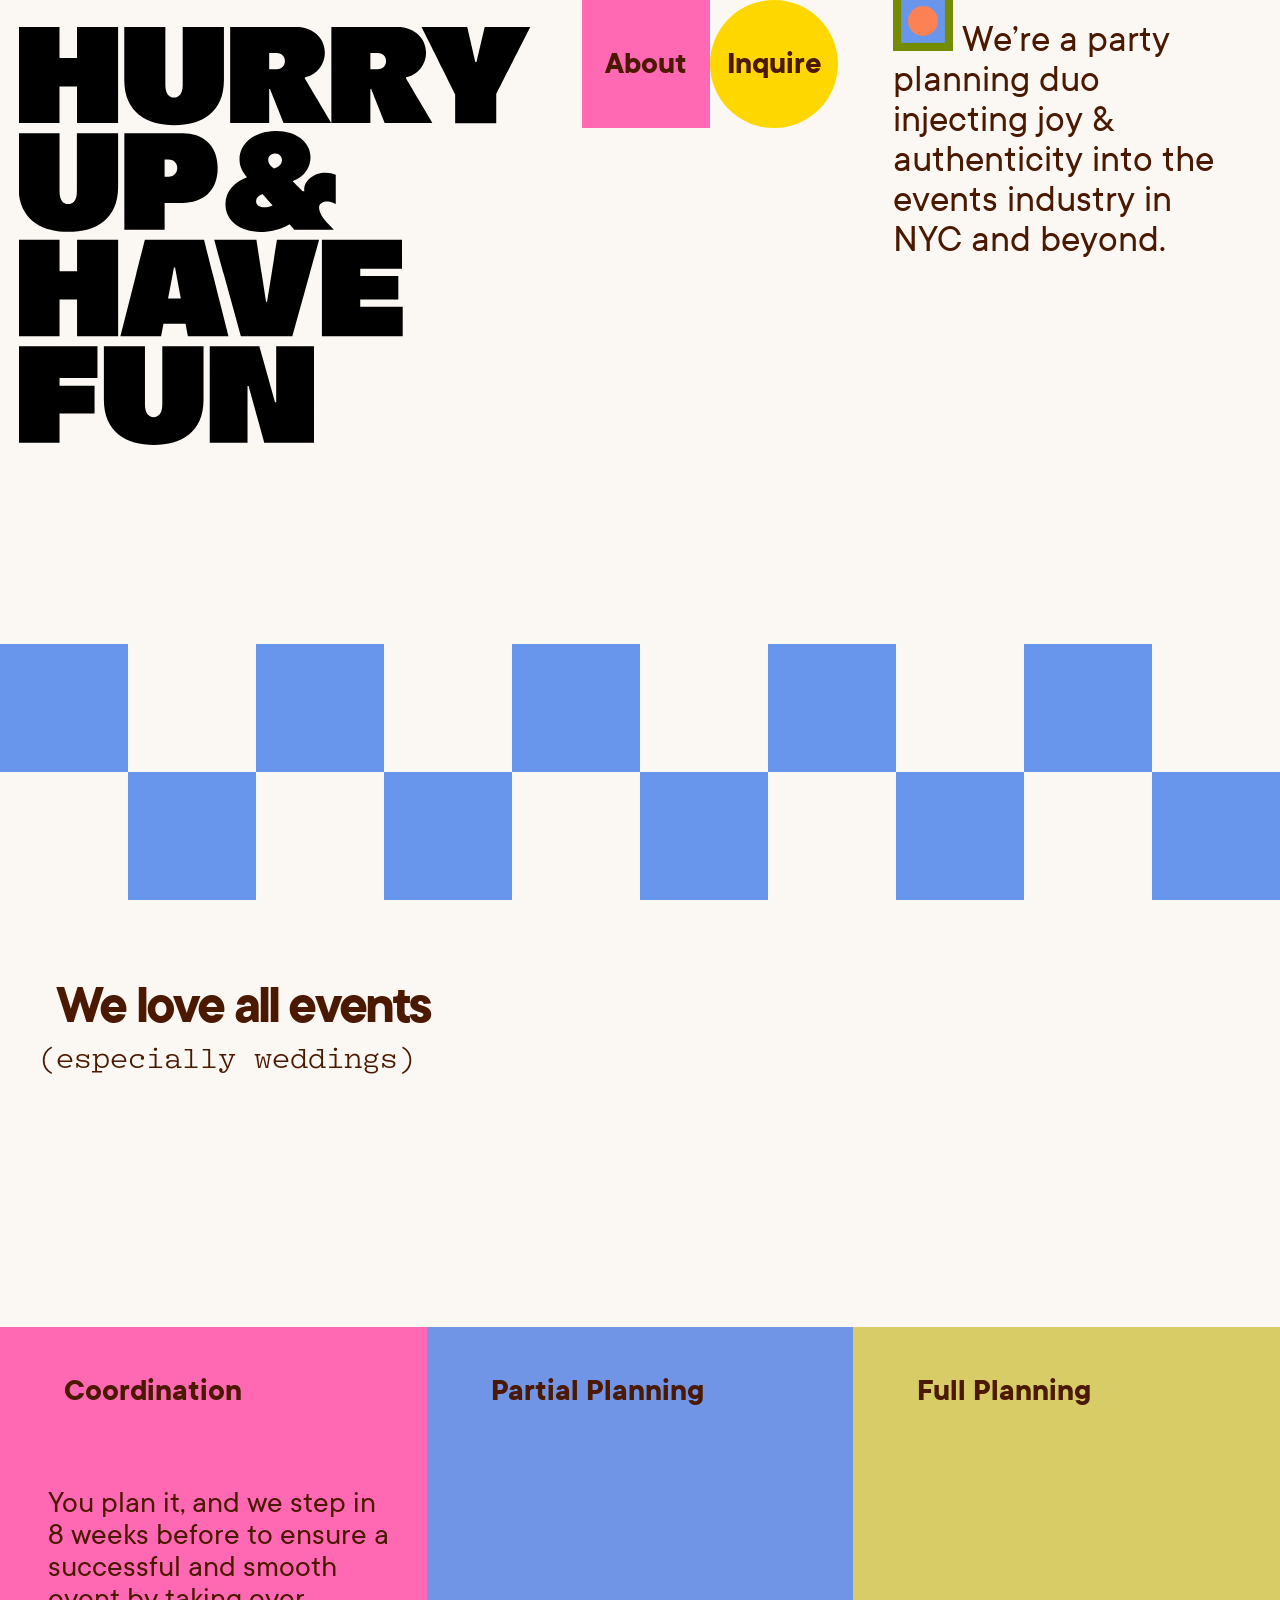
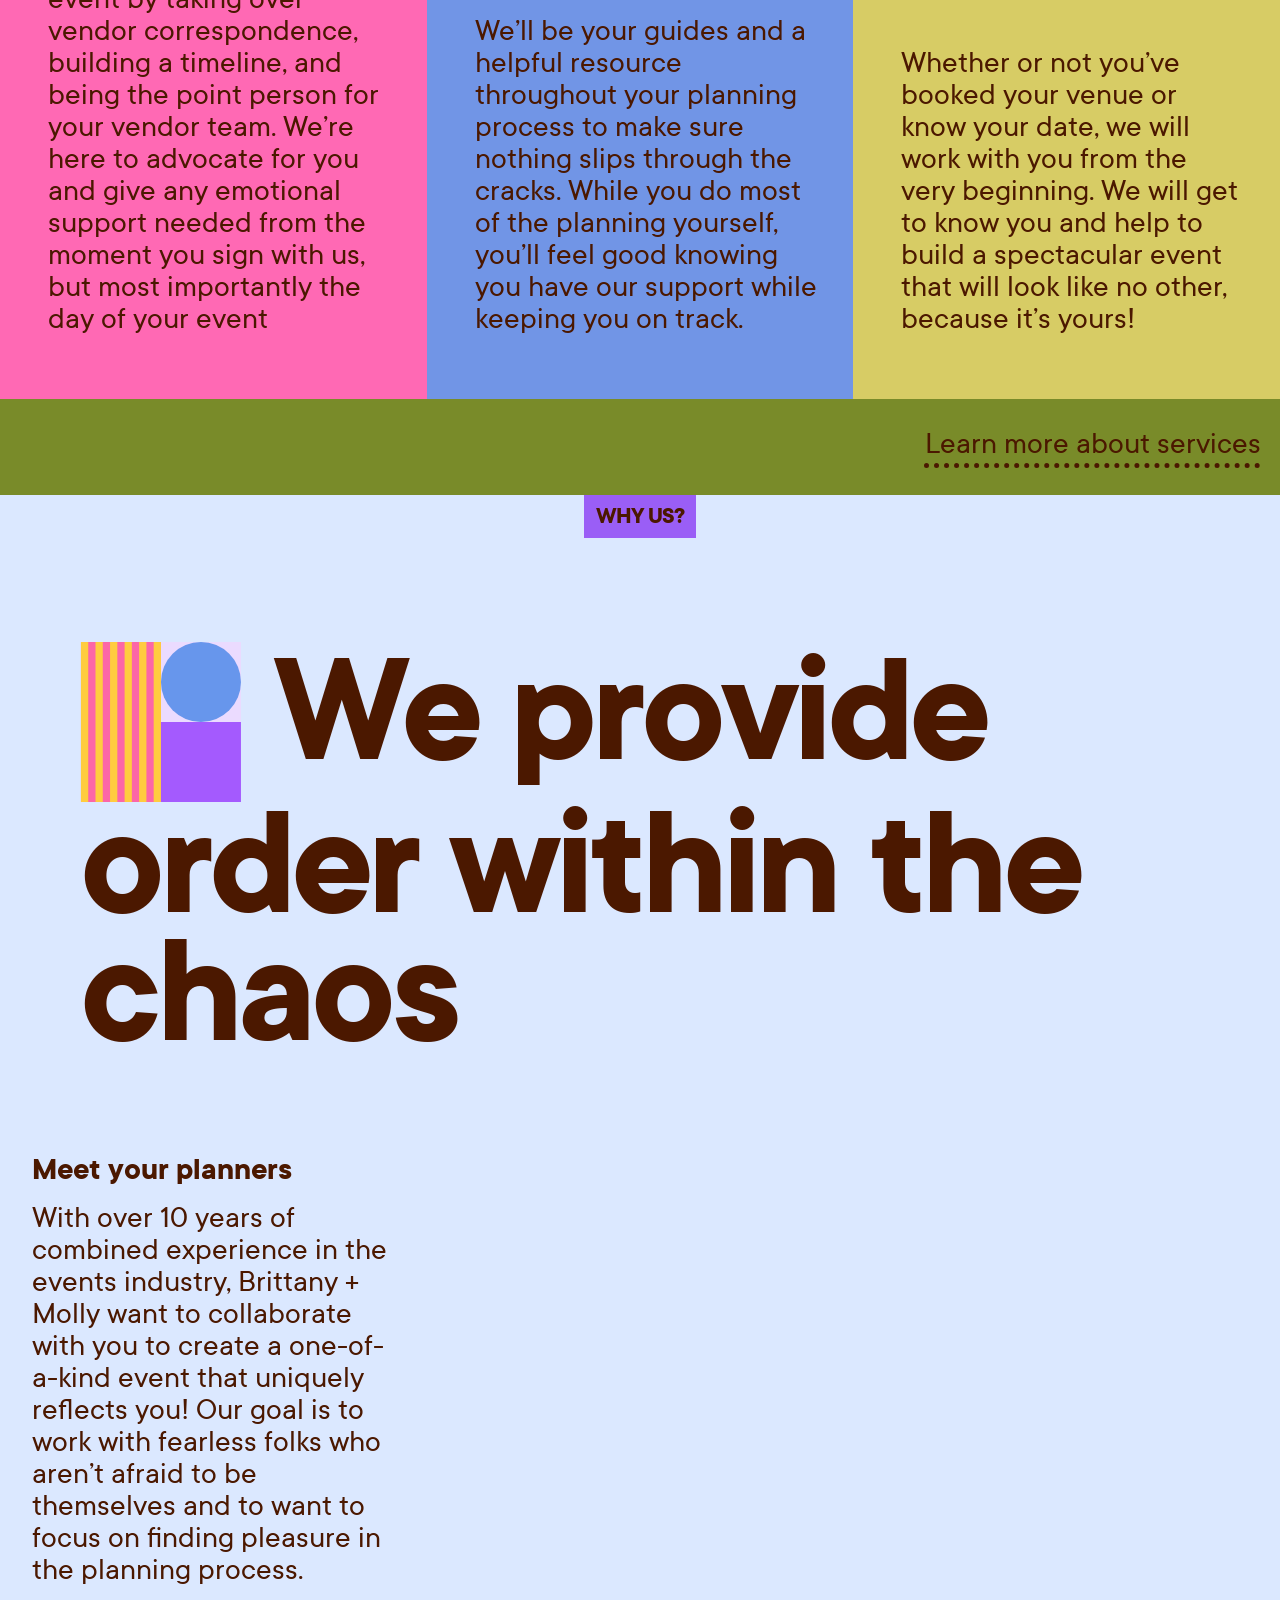
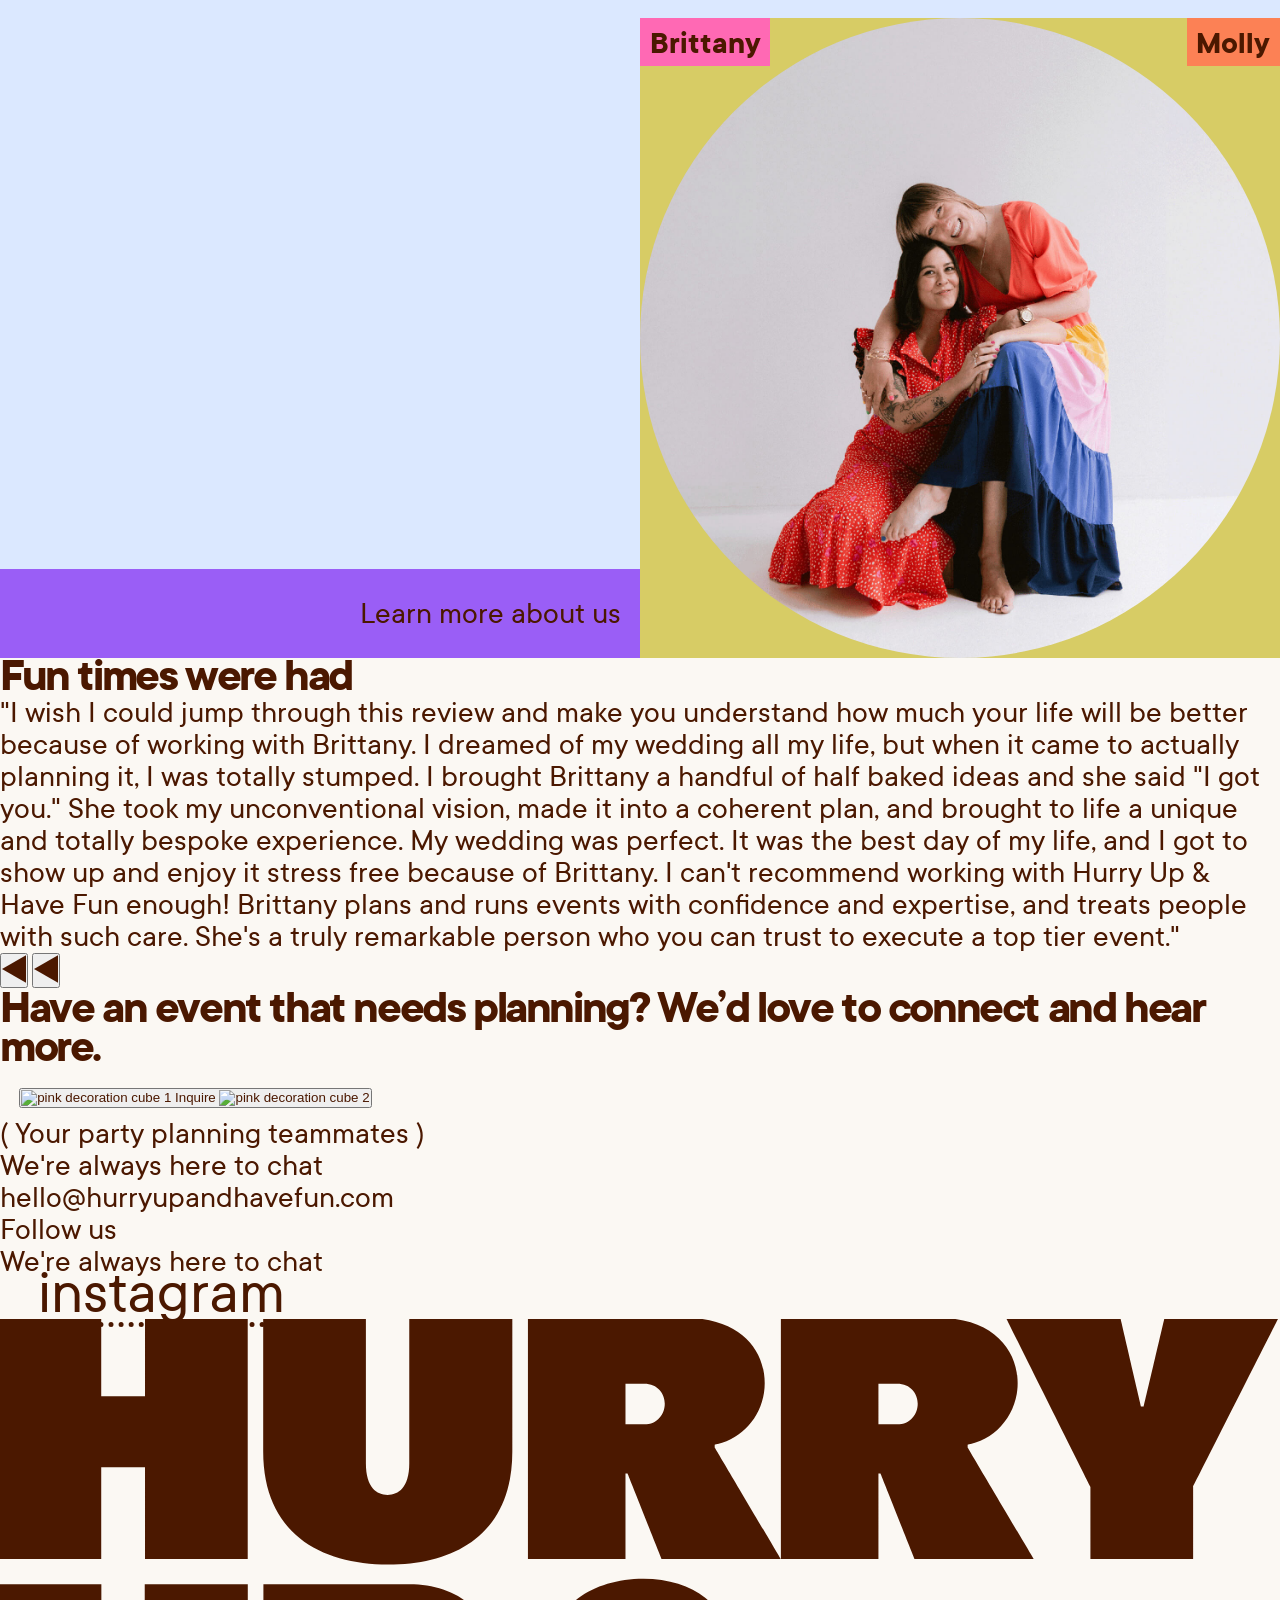
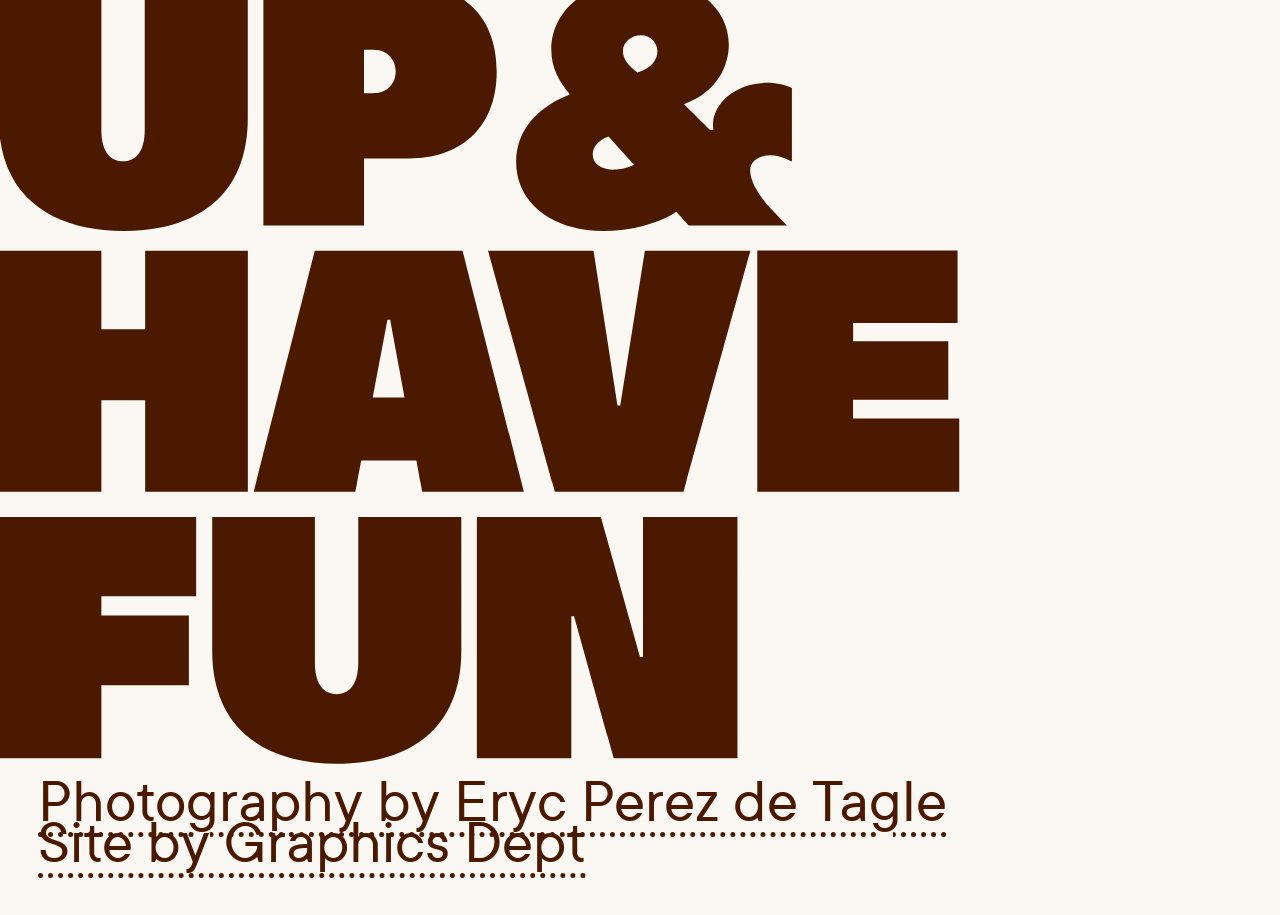
==== commit d20069ea: "Add files via upload" ====
--- a/index.html
+++ b/index.html
@@ -8,10 +8,15 @@
 	
 	<title>Hurry up and Have Fun</title>
 	
+	<!-- Stylesheets -->
+	<link href="styles/font_face.css" rel="stylesheet">
+	<link href="styles/homepage_font_type.css" rel="stylesheet">
+	<link href="styles/main_font_type.css" rel="stylesheet">
+	<link href="styles/colors.css" rel="stylesheet">
 	<link href="styles/style_index.css" rel="stylesheet">
-	<link href="styles/font_face.css" rel="stylesheet">
-	<link href="styles/font_type.css" rel="stylesheet">
-	<link href="styles/colors.css" rel="stylesheet">
+	<link href="styles/homepage_header.css" rel="stylesheet">
+	<link href="styles/homepage_main.css" rel="stylesheet">
+
 	<link rel="icon" type="image/svg+xml" href="images/favicon.svg">
 </head>
 
@@ -22,7 +27,110 @@
 		<nav>
 			<a href="index.html">
 				<svg xmlns="http://www.w3.org/2000/svg" xmlns:xlink="http://www.w3.org/1999/xlink" viewBox="0 0 1080 895" width="1080" height="895" preserveAspectRatio="xMidYMid meet" style="width: 100%; height: 100%; transform: translate3d(0px, 0px, 0px); content-visibility: visible;">
-					<defs><clipPath id="__lottie_element_140"><rect width="1080" height="895" x="0" y="0"></rect></clipPath><g id="__lottie_element_141"><g clip-path="url(#__lottie_element_142)" transform="matrix(6.059999942779541,0,0,6.059999942779541,-5244.85009765625,-2936.14990234375)" opacity="0" style="display: block;"><g clip-path="url(#__lottie_element_153)" transform="matrix(1,0,0,1,184.4000244140625,-34.2349853515625)" opacity="1" style="display: block;"><g transform="matrix(1,0,0,1,697.6400146484375,535.85498046875)" opacity="1" style="display: block;"><g opacity="1" transform="matrix(1,0,0,1,0,0)"><path fill="rgb(0,0,0)" fill-opacity="1" d=" M3.0999999046325684,-5.954999923706055 C3.0999999046325684,-5.954999923706055 -3.0999999046325684,-5.954999923706055 -3.0999999046325684,-5.954999923706055 C-3.0999999046325684,-5.954999923706055 -3.0999999046325684,-17.075000762939453 -3.0999999046325684,-17.075000762939453 C-3.0999999046325684,-17.075000762939453 -17.639999389648438,-17.075000762939453 -17.639999389648438,-17.075000762939453 C-17.639999389648438,-17.075000762939453 -17.639999389648438,17.075000762939453 -17.639999389648438,17.075000762939453 C-17.639999389648438,17.075000762939453 -3.0999999046325684,17.075000762939453 -3.0999999046325684,17.075000762939453 C-3.0999999046325684,17.075000762939453 -3.0999999046325684,4.09499979019165 -3.0999999046325684,4.09499979019165 C-3.0999999046325684,4.09499979019165 3.0999999046325684,4.09499979019165 3.0999999046325684,4.09499979019165 C3.0999999046325684,4.09499979019165 3.0999999046325684,17.075000762939453 3.0999999046325684,17.075000762939453 C3.0999999046325684,17.075000762939453 17.639999389648438,17.075000762939453 17.639999389648438,17.075000762939453 C17.639999389648438,17.075000762939453 17.639999389648438,-17.075000762939453 17.639999389648438,-17.075000762939453 C17.639999389648438,-17.075000762939453 3.0999999046325684,-17.075000762939453 3.0999999046325684,-17.075000762939453 C3.0999999046325684,-17.075000762939453 3.0999999046325684,-5.954999923706055 3.0999999046325684,-5.954999923706055z"></path></g></g><g transform="matrix(1,0,0,1,735.10498046875,536.2449951171875)" opacity="1" style="display: block;"><g opacity="1" transform="matrix(1,0,0,1,0,0)"><path fill="rgb(0,0,0)" fill-opacity="1" d=" M-3.0950000286102295,-17.46500015258789 C-3.0950000286102295,-17.46500015258789 -17.635000228881836,-17.46500015258789 -17.635000228881836,-17.46500015258789 C-17.635000228881836,-17.46500015258789 -17.635000228881836,1.465000033378601 -17.635000228881836,1.465000033378601 C-17.635000228881836,12.925000190734863 -9.675000190734863,17.46500015258789 0.07500000298023224,17.46500015258789 C9.824999809265137,17.46500015258789 17.635000228881836,12.9350004196167 17.635000228881836,1.465000033378601 C17.635000228881836,1.465000033378601 17.635000228881836,-17.46500015258789 17.635000228881836,-17.46500015258789 C17.635000228881836,-17.46500015258789 3.0450000762939453,-17.46500015258789 3.0450000762939453,-17.46500015258789 C3.0450000762939453,-17.46500015258789 3.0450000762939453,3.174999952316284 3.0450000762939453,3.174999952316284 C3.0450000762939453,6.59499979019165 1.4850000143051147,7.614999771118164 -0.02500000037252903,7.614999771118164 C-1.534999966621399,7.614999771118164 -3.0950000286102295,6.59499979019165 -3.0950000286102295,3.174999952316284 C-3.0950000286102295,3.174999952316284 -3.0950000286102295,-17.46500015258789 -3.0950000286102295,-17.46500015258789z"></path></g></g><g transform="matrix(1,0,0,1,772.85498046875,535.8599853515625)" opacity="1" style="display: block;"><g opacity="1" transform="matrix(1,0,0,1,0,0)"><path fill="rgb(0,0,0)" fill-opacity="1" d=" M1.465000033378601,-4.929999828338623 C1.465000033378601,-3.509999990463257 0.48500001430511475,-2 -1.465000033378601,-2 C-1.465000033378601,-2 -4.09499979019165,-2 -4.09499979019165,-2 C-4.09499979019165,-2 -4.09499979019165,-7.760000228881836 -4.09499979019165,-7.760000228881836 C-4.09499979019165,-7.760000228881836 -1.465000033378601,-7.760000228881836 -1.465000033378601,-7.760000228881836 C0.48500001430511475,-7.760000228881836 1.465000033378601,-6.349999904632568 1.465000033378601,-4.929999828338623z M1.024999976158142,17.06999969482422 C1.024999976158142,17.06999969482422 17.905000686645508,17.06999969482422 17.905000686645508,17.06999969482422 C17.905000686645508,17.06999969482422 17.905000686645508,17.079999923706055 17.905000686645508,17.079999923706055 C17.905000686645508,17.079999923706055 8.53499984741211,1.2699999809265137 8.53499984741211,1.2699999809265137 C8.53499984741211,1.2699999809265137 8.53499984741211,0.8799999952316284 8.53499984741211,0.8799999952316284 C8.53499984741211,0.8799999952316284 8.975000381469727,0.7799999713897705 8.975000381469727,0.7799999713897705 C12.835000038146973,-0.10000000149011612 15.614999771118164,-3.7100000381469727 15.614999771118164,-7.809999942779541 C15.614999771118164,-12.399999618530273 12.295000076293945,-17.079999923706055 4.295000076293945,-17.079999923706055 C4.295000076293945,-17.079999923706055 -17.905000686645508,-17.079999923706055 -17.905000686645508,-17.079999923706055 C-17.905000686645508,-17.079999923706055 -17.905000686645508,17.06999969482422 -17.905000686645508,17.06999969482422 C-17.905000686645508,17.06999969482422 -4.09499979019165,17.06999969482422 -4.09499979019165,17.06999969482422 C-4.09499979019165,17.06999969482422 -4.09499979019165,4.96999979019165 -4.09499979019165,4.96999979019165 C-4.09499979019165,4.96999979019165 -3.805000066757202,4.96999979019165 -3.805000066757202,4.96999979019165 C-3.805000066757202,4.96999979019165 1.024999976158142,17.06999969482422 1.024999976158142,17.06999969482422z"></path></g></g><g transform="matrix(1,0,0,1,808.6649780273438,535.8599853515625)" opacity="1" style="display: block;"><g opacity="1" transform="matrix(1,0,0,1,0,0)"><path fill="rgb(0,0,0)" fill-opacity="1" d=" M1.465000033378601,-4.929999828338623 C1.465000033378601,-3.509999990463257 0.48500001430511475,-2 -1.465000033378601,-2 C-1.465000033378601,-2 -4.09499979019165,-2 -4.09499979019165,-2 C-4.09499979019165,-2 -4.09499979019165,-7.760000228881836 -4.09499979019165,-7.760000228881836 C-4.09499979019165,-7.760000228881836 -1.465000033378601,-7.760000228881836 -1.465000033378601,-7.760000228881836 C0.48500001430511475,-7.760000228881836 1.465000033378601,-6.349999904632568 1.465000033378601,-4.929999828338623z M1.024999976158142,17.06999969482422 C1.024999976158142,17.06999969482422 17.905000686645508,17.06999969482422 17.905000686645508,17.06999969482422 C17.905000686645508,17.06999969482422 17.905000686645508,17.079999923706055 17.905000686645508,17.079999923706055 C17.905000686645508,17.079999923706055 8.53499984741211,1.2699999809265137 8.53499984741211,1.2699999809265137 C8.53499984741211,1.2699999809265137 8.53499984741211,0.8799999952316284 8.53499984741211,0.8799999952316284 C8.53499984741211,0.8799999952316284 8.975000381469727,0.7799999713897705 8.975000381469727,0.7799999713897705 C12.835000038146973,-0.10000000149011612 15.614999771118164,-3.7100000381469727 15.614999771118164,-7.809999942779541 C15.614999771118164,-12.399999618530273 12.295000076293945,-17.079999923706055 4.295000076293945,-17.079999923706055 C4.295000076293945,-17.079999923706055 -17.905000686645508,-17.079999923706055 -17.905000686645508,-17.079999923706055 C-17.905000686645508,-17.079999923706055 -17.905000686645508,17.06999969482422 -17.905000686645508,17.06999969482422 C-17.905000686645508,17.06999969482422 -4.09499979019165,17.06999969482422 -4.09499979019165,17.06999969482422 C-4.09499979019165,17.06999969482422 -4.09499979019165,4.96999979019165 -4.09499979019165,4.96999979019165 C-4.09499979019165,4.96999979019165 -3.805000066757202,4.96999979019165 -3.805000066757202,4.96999979019165 C-3.805000066757202,4.96999979019165 1.024999976158142,17.06999969482422 1.024999976158142,17.06999969482422z"></path></g></g><g transform="matrix(1,0,0,1,841.9199829101562,535.8599853515625)" opacity="1" style="display: block;"><g opacity="1" transform="matrix(1,0,0,1,0,0)"><path fill="rgb(0,0,0)" fill-opacity="1" d=" M-3.0999999046325684,-17.079999923706055 C-3.0999999046325684,-17.079999923706055 -19.299999237060547,-17.079999923706055 -19.299999237060547,-17.079999923706055 C-19.299999237060547,-17.079999923706055 -7.340000152587891,6.829999923706055 -7.340000152587891,6.829999923706055 C-7.340000152587891,6.829999923706055 -7.340000152587891,17.079999923706055 -7.340000152587891,17.079999923706055 C-7.340000152587891,17.079999923706055 7.199999809265137,17.079999923706055 7.199999809265137,17.079999923706055 C7.199999809265137,17.079999923706055 7.199999809265137,6.829999923706055 7.199999809265137,6.829999923706055 C7.199999809265137,6.829999923706055 19.299999237060547,-17.079999923706055 19.299999237060547,-17.079999923706055 C19.299999237060547,-17.079999923706055 3.1500000953674316,-17.079999923706055 3.1500000953674316,-17.079999923706055 C3.1500000953674316,-17.079999923706055 0.2199999988079071,-4.539999961853027 0.2199999988079071,-4.539999961853027 C0.2199999988079071,-4.539999961853027 -0.17000000178813934,-4.539999961853027 -0.17000000178813934,-4.539999961853027 C-0.17000000178813934,-4.539999961853027 -3.0999999046325684,-17.079999923706055 -3.0999999046325684,-17.079999923706055z"></path></g></g></g><g clip-path="url(#__lottie_element_157)" transform="matrix(1,0,0,1,-2.010009765625,4.1400146484375)" opacity="1" style="display: block;"><g transform="matrix(1,0,0,1,884.0449829101562,536.2449951171875)" opacity="1" style="display: block;"><g opacity="1" transform="matrix(1,0,0,1,0,0)"><path fill="rgb(0,0,0)" fill-opacity="1" d=" M-3.0950000286102295,-17.46500015258789 C-3.0950000286102295,-17.46500015258789 -17.635000228881836,-17.46500015258789 -17.635000228881836,-17.46500015258789 C-17.635000228881836,-17.46500015258789 -17.635000228881836,1.465000033378601 -17.635000228881836,1.465000033378601 C-17.635000228881836,12.925000190734863 -9.675000190734863,17.46500015258789 0.07500000298023224,17.46500015258789 C9.824999809265137,17.46500015258789 17.635000228881836,12.9350004196167 17.635000228881836,1.465000033378601 C17.635000228881836,1.465000033378601 17.635000228881836,-17.46500015258789 17.635000228881836,-17.46500015258789 C17.635000228881836,-17.46500015258789 3.0450000762939453,-17.46500015258789 3.0450000762939453,-17.46500015258789 C3.0450000762939453,-17.46500015258789 3.0450000762939453,3.174999952316284 3.0450000762939453,3.174999952316284 C3.0450000762939453,6.59499979019165 1.4850000143051147,7.614999771118164 -0.02500000037252903,7.614999771118164 C-1.534999966621399,7.614999771118164 -3.0950000286102295,6.59499979019165 -3.0950000286102295,3.174999952316284 C-3.0950000286102295,3.174999952316284 -3.0950000286102295,-17.46500015258789 -3.0950000286102295,-17.46500015258789z"></path></g></g><g transform="matrix(1,0,0,1,920.39501953125,535.85498046875)" opacity="1" style="display: block;"><g opacity="1" transform="matrix(1,0,0,1,0,0)"><path fill="rgb(0,0,0)" fill-opacity="1" d=" M2.2149999141693115,-4.724999904632568 C2.2149999141693115,-3.2149999141693115 1.1950000524520874,-1.6549999713897705 -0.9049999713897705,-1.6549999713897705 C-0.9049999713897705,-1.6549999713897705 -0.9049999713897705,-1.6449999809265137 -0.9049999713897705,-1.6449999809265137 C-0.9049999713897705,-1.6449999809265137 -2.2750000953674316,-1.6449999809265137 -2.2750000953674316,-1.6449999809265137 C-2.2750000953674316,-1.6449999809265137 -2.2750000953674316,-7.795000076293945 -2.2750000953674316,-7.795000076293945 C-2.2750000953674316,-7.795000076293945 -0.9049999713897705,-7.795000076293945 -0.9049999713897705,-7.795000076293945 C1.1950000524520874,-7.795000076293945 2.2149999141693115,-6.235000133514404 2.2149999141693115,-4.724999904632568z M4.175000190734863,-17.075000762939453 C4.175000190734863,-17.075000762939453 -16.514999389648438,-17.075000762939453 -16.514999389648438,-17.075000762939453 C-16.514999389648438,-17.075000762939453 -16.514999389648438,17.075000762939453 -16.514999389648438,17.075000762939453 C-16.514999389648438,17.075000762939453 -2.265000104904175,17.075000762939453 -2.265000104904175,17.075000762939453 C-2.265000104904175,17.075000762939453 -2.265000104904175,7.605000019073486 -2.265000104904175,7.605000019073486 C-2.265000104904175,7.605000019073486 4.175000190734863,7.605000019073486 4.175000190734863,7.605000019073486 C10.904999732971191,7.605000019073486 16.514999389648438,3.7049999237060547 16.514999389648438,-4.735000133514404 C16.514999389648438,-13.175000190734863 10.904999732971191,-17.075000762939453 4.175000190734863,-17.075000762939453z"></path></g></g></g><g transform="matrix(1,0,0,1,960,540)" opacity="1" style="display: block;"><g opacity="1" transform="matrix(1,0,0,1,0,0)"><path fill="rgb(0,0,0)" fill-opacity="1" d=" M0.47999998927116394,-7.570000171661377 C0.47999998927116394,-6.400000095367432 -0.3499999940395355,-5.130000114440918 -2.3499999046325684,-4.590000152587891 C-3.5199999809265137,-5.420000076293945 -4.400000095367432,-6.400000095367432 -4.400000095367432,-7.619999885559082 C-4.400000095367432,-9.029999732971191 -3.0799999237060547,-9.859999656677246 -1.8600000143051147,-9.859999656677246 C-0.4000000059604645,-9.859999656677246 0.47999998927116394,-8.739999771118164 0.47999998927116394,-7.570000171661377z M-2.8299999237060547,8.489999771118164 C-3.809999942779541,8.970000267028809 -4.929999828338623,9.170000076293945 -5.710000038146973,9.170000076293945 C-5.710000038146973,9.170000076293945 -5.699999809265137,9.180000305175781 -5.699999809265137,9.180000305175781 C-7.510000228881836,9.180000305175781 -8.680000305175781,8.300000190734863 -8.680000305175781,7.03000020980835 C-8.680000305175781,6.050000190734863 -7.949999809265137,5.03000020980835 -6.440000057220459,4.489999771118164 C-6.440000057220459,4.489999771118164 -2.8299999237060547,8.489999771118164 -2.8299999237060547,8.489999771118164z M-14.539999961853027,-7.760000228881836 C-14.539999961853027,-5.179999828338623 -13.420000076293945,-3.2799999713897705 -11.90999984741211,-1.4700000286102295 C-11.90999984741211,-1.4700000286102295 -11.90999984741211,-1.4600000381469727 -11.90999984741211,-1.4600000381469727 C-16.149999618530273,0.15000000596046448 -19.520000457763672,3.369999885559082 -19.520000457763672,8.100000381469727 C-19.520000457763672,13.960000038146973 -14.350000381469727,17.860000610351562 -7.130000114440918,17.860000610351562 C-3.380000114440918,17.860000610351562 0.7200000286102295,16.790000915527344 3.1600000858306885,15.130000114440918 C3.1600000858306885,15.130000114440918 4.920000076293945,17.079999923706055 4.920000076293945,17.079999923706055 C4.920000076293945,17.079999923706055 18.829999923706055,17.079999923706055 18.829999923706055,17.079999923706055 C18.829999923706055,17.079999923706055 16.729999542236328,14.880000114440918 16.729999542236328,14.880000114440918 C16,14.149999618530273 13.609999656677246,11.420000076293945 13.609999656677246,9.270000457763672 C13.609999656677246,7.800000190734863 15.130000114440918,7.119999885559082 16.540000915527344,7.119999885559082 C17.809999465942383,7.119999885559082 19.1299991607666,7.849999904632568 19.520000457763672,8 C19.520000457763672,8 19.520000457763672,-2.390000104904175 19.520000457763672,-2.390000104904175 C18.540000915527344,-2.880000114440918 17.1299991607666,-3.119999885559082 15.859999656677246,-3.119999885559082 C11.770000457763672,-3.119999885559082 8.350000381469727,-0.3400000035762787 8.350000381469727,2.7799999713897705 C8.350000381469727,3.0199999809265137 8.350000381469727,3.2699999809265137 8.399999618530273,3.509999990463257 C8.399999618530273,3.509999990463257 7.909999847412109,3.509999990463257 7.909999847412109,3.509999990463257 C7.909999847412109,3.509999990463257 4.25,-0.10000000149011612 4.25,-0.10000000149011612 C9.130000114440918,-1.8600000143051147 10.59000015258789,-5.760000228881836 10.59000015258789,-8.539999961853027 C10.59000015258789,-13.8100004196167 5.710000038146973,-17.860000610351562 -1.5099999904632568,-17.860000610351562 C-8.729999542236328,-17.860000610351562 -14.539999961853027,-13.859999656677246 -14.539999961853027,-7.760000228881836z"></path></g></g><g clip-path="url(#__lottie_element_164)" transform="matrix(1,0,0,1,-125,40.6400146484375)" opacity="1" style="display: block;"><g transform="matrix(1,0,0,1,1007.0399780273438,535.85498046875)" opacity="1" style="display: block;"><g opacity="1" transform="matrix(1,0,0,1,0,0)"><path fill="rgb(0,0,0)" fill-opacity="1" d=" M3.0999999046325684,-5.954999923706055 C3.0999999046325684,-5.954999923706055 -3.0999999046325684,-5.954999923706055 -3.0999999046325684,-5.954999923706055 C-3.0999999046325684,-5.954999923706055 -3.0999999046325684,-17.075000762939453 -3.0999999046325684,-17.075000762939453 C-3.0999999046325684,-17.075000762939453 -17.639999389648438,-17.075000762939453 -17.639999389648438,-17.075000762939453 C-17.639999389648438,-17.075000762939453 -17.639999389648438,17.075000762939453 -17.639999389648438,17.075000762939453 C-17.639999389648438,17.075000762939453 -3.0999999046325684,17.075000762939453 -3.0999999046325684,17.075000762939453 C-3.0999999046325684,17.075000762939453 -3.0999999046325684,4.09499979019165 -3.0999999046325684,4.09499979019165 C-3.0999999046325684,4.09499979019165 3.0999999046325684,4.09499979019165 3.0999999046325684,4.09499979019165 C3.0999999046325684,4.09499979019165 3.0999999046325684,17.075000762939453 3.0999999046325684,17.075000762939453 C3.0999999046325684,17.075000762939453 17.639999389648438,17.075000762939453 17.639999389648438,17.075000762939453 C17.639999389648438,17.075000762939453 17.639999389648438,-17.075000762939453 17.639999389648438,-17.075000762939453 C17.639999389648438,-17.075000762939453 3.0999999046325684,-17.075000762939453 3.0999999046325684,-17.075000762939453 C3.0999999046325684,-17.075000762939453 3.0999999046325684,-5.954999923706055 3.0999999046325684,-5.954999923706055z"></path></g></g><g transform="matrix(1,0,0,1,1044.635009765625,535.85498046875)" opacity="1" style="display: block;"><g opacity="1" transform="matrix(1,0,0,1,0,0)"><path fill="rgb(0,0,0)" fill-opacity="1" d=" M0.1850000023841858,-7.264999866485596 C0.1850000023841858,-7.264999866485596 2.234999895095825,3.7149999141693115 2.234999895095825,3.7149999141693115 C2.234999895095825,3.7149999141693115 -2.255000114440918,3.7149999141693115 -2.255000114440918,3.7149999141693115 C-2.255000114440918,3.7149999141693115 -0.20499999821186066,-7.264999866485596 -0.20499999821186066,-7.264999866485596 C-0.20499999821186066,-7.264999866485596 0.1850000023841858,-7.264999866485596 0.1850000023841858,-7.264999866485596z M4.735000133514404,17.075000762939453 C4.735000133514404,17.075000762939453 19.125,17.075000762939453 19.125,17.075000762939453 C19.125,17.075000762939453 19.114999771118164,17.075000762939453 19.114999771118164,17.075000762939453 C19.114999771118164,17.075000762939453 10.4350004196167,-17.075000762939453 10.4350004196167,-17.075000762939453 C10.4350004196167,-17.075000762939453 -10.494999885559082,-17.075000762939453 -10.494999885559082,-17.075000762939453 C-10.494999885559082,-17.075000762939453 -19.125,17.075000762939453 -19.125,17.075000762939453 C-19.125,17.075000762939453 -4.735000133514404,17.075000762939453 -4.735000133514404,17.075000762939453 C-4.735000133514404,17.075000762939453 -3.9049999713897705,12.635000228881836 -3.9049999713897705,12.635000228881836 C-3.9049999713897705,12.635000228881836 3.9049999713897705,12.635000228881836 3.9049999713897705,12.635000228881836 C3.9049999713897705,12.635000228881836 4.735000133514404,17.075000762939453 4.735000133514404,17.075000762939453z"></path></g></g><g transform="matrix(1,0,0,1,1077.2449951171875,535.85498046875)" opacity="1" style="display: block;"><g opacity="1" transform="matrix(1,0,0,1,0,0)"><path fill="rgb(0,0,0)" fill-opacity="1" d=" M-3.634999990463257,-17.075000762939453 C-3.634999990463257,-17.075000762939453 -18.565000534057617,-17.075000762939453 -18.565000534057617,-17.075000762939453 C-18.565000534057617,-17.075000762939453 -9.104999542236328,17.075000762939453 -9.104999542236328,17.075000762939453 C-9.104999542236328,17.075000762939453 9.095000267028809,17.075000762939453 9.095000267028809,17.075000762939453 C9.095000267028809,17.075000762939453 18.565000534057617,-17.075000762939453 18.565000534057617,-17.075000762939453 C18.565000534057617,-17.075000762939453 3.634999990463257,-17.075000762939453 3.634999990463257,-17.075000762939453 C3.634999990463257,-17.075000762939453 0.17499999701976776,4.835000038146973 0.17499999701976776,4.835000038146973 C0.17499999701976776,4.835000038146973 -0.2150000035762787,4.835000038146973 -0.2150000035762787,4.835000038146973 C-0.2150000035762787,4.835000038146973 -3.634999990463257,-17.075000762939453 -3.634999990463257,-17.075000762939453z"></path></g></g><g transform="matrix(1,0,0,1,1111.0849609375,535.85498046875)" opacity="1" style="display: block;"><g opacity="1" transform="matrix(1,0,0,1,0,0)"><path fill="rgb(0,0,0)" fill-opacity="1" d=" M-0.7350000143051147,6.684999942779541 C-0.7350000143051147,6.684999942779541 -0.7350000143051147,4.054999828338623 -0.7350000143051147,4.054999828338623 C-0.7350000143051147,4.054999828338623 -0.7250000238418579,4.054999828338623 -0.7250000238418579,4.054999828338623 C-0.7250000238418579,4.054999828338623 12.744999885559082,4.054999828338623 12.744999885559082,4.054999828338623 C12.744999885559082,4.054999828338623 12.744999885559082,-4.235000133514404 12.744999885559082,-4.235000133514404 C12.744999885559082,-4.235000133514404 -0.7250000238418579,-4.235000133514404 -0.7250000238418579,-4.235000133514404 C-0.7250000238418579,-4.235000133514404 -0.7250000238418579,-6.824999809265137 -0.7250000238418579,-6.824999809265137 C-0.7250000238418579,-6.824999809265137 14.055000305175781,-6.824999809265137 14.055000305175781,-6.824999809265137 C14.055000305175781,-6.824999809265137 14.055000305175781,-17.075000762939453 14.055000305175781,-17.075000762939453 C14.055000305175781,-17.075000762939453 -14.295000076293945,-17.075000762939453 -14.295000076293945,-17.075000762939453 C-14.295000076293945,-17.075000762939453 -14.295000076293945,17.075000762939453 -14.295000076293945,17.075000762939453 C-14.295000076293945,17.075000762939453 14.295000076293945,17.075000762939453 14.295000076293945,17.075000762939453 C14.295000076293945,17.075000762939453 14.295000076293945,6.684999942779541 14.295000076293945,6.684999942779541 C14.295000076293945,6.684999942779541 -0.7350000143051147,6.684999942779541 -0.7350000143051147,6.684999942779541z"></path></g></g></g><g clip-path="url(#__lottie_element_168)" transform="matrix(1,0,0,1,-268.780029296875,78.1400146484375)" opacity="1" style="display: block;"><g transform="matrix(1,0,0,1,1147.1600341796875,535.85498046875)" opacity="1" style="display: block;"><g opacity="1" transform="matrix(1,0,0,1,0,0)"><path fill="rgb(0,0,0)" fill-opacity="1" d=" M13.979999542236328,-17.075000762939453 C13.979999542236328,-17.075000762939453 -13.979999542236328,-17.075000762939453 -13.979999542236328,-17.075000762939453 C-13.979999542236328,-17.075000762939453 -13.979999542236328,17.075000762939453 -13.979999542236328,17.075000762939453 C-13.979999542236328,17.075000762939453 0.5600000023841858,17.075000762939453 0.5600000023841858,17.075000762939453 C0.5600000023841858,17.075000762939453 0.5600000023841858,6.735000133514404 0.5600000023841858,6.735000133514404 C0.5600000023841858,6.735000133514404 12.949999809265137,6.735000133514404 12.949999809265137,6.735000133514404 C12.949999809265137,6.735000133514404 12.949999809265137,-3.125 12.949999809265137,-3.125 C12.949999809265137,-3.125 0.5600000023841858,-3.125 0.5600000023841858,-3.125 C0.5600000023841858,-3.125 0.5600000023841858,-5.855000019073486 0.5600000023841858,-5.855000019073486 C0.5600000023841858,-5.855000019073486 13.979999542236328,-5.855000019073486 13.979999542236328,-5.855000019073486 C13.979999542236328,-5.855000019073486 13.979999542236328,-17.075000762939453 13.979999542236328,-17.075000762939453z"></path></g></g><g transform="matrix(1,0,0,1,1181.0450439453125,536.2449951171875)" opacity="1" style="display: block;"><g opacity="1" transform="matrix(1,0,0,1,0,0)"><path fill="rgb(0,0,0)" fill-opacity="1" d=" M-3.0950000286102295,-17.46500015258789 C-3.0950000286102295,-17.46500015258789 -17.635000228881836,-17.46500015258789 -17.635000228881836,-17.46500015258789 C-17.635000228881836,-17.46500015258789 -17.635000228881836,1.465000033378601 -17.635000228881836,1.465000033378601 C-17.635000228881836,12.925000190734863 -9.675000190734863,17.46500015258789 0.07500000298023224,17.46500015258789 C9.824999809265137,17.46500015258789 17.635000228881836,12.9350004196167 17.635000228881836,1.465000033378601 C17.635000228881836,1.465000033378601 17.635000228881836,-17.46500015258789 17.635000228881836,-17.46500015258789 C17.635000228881836,-17.46500015258789 3.0450000762939453,-17.46500015258789 3.0450000762939453,-17.46500015258789 C3.0450000762939453,-17.46500015258789 3.0450000762939453,3.174999952316284 3.0450000762939453,3.174999952316284 C3.0450000762939453,6.59499979019165 1.4850000143051147,7.614999771118164 -0.02500000037252903,7.614999771118164 C-1.534999966621399,7.614999771118164 -3.0950000286102295,6.59499979019165 -3.0950000286102295,3.174999952316284 C-3.0950000286102295,3.174999952316284 -3.0950000286102295,-17.46500015258789 -3.0950000286102295,-17.46500015258789z"></path></g></g><g transform="matrix(1,0,0,1,1219.324951171875,535.85498046875)" opacity="1" style="display: block;"><g opacity="1" transform="matrix(1,0,0,1,0,0)"><path fill="rgb(0,0,0)" fill-opacity="1" d=" M5.074999809265137,2.734999895095825 C5.074999809265137,2.734999895095825 4.684999942779541,2.734999895095825 4.684999942779541,2.734999895095825 C4.684999942779541,2.734999895095825 4.675000190734863,2.734999895095825 4.675000190734863,2.734999895095825 C4.675000190734863,2.734999895095825 -0.8849999904632568,-17.075000762939453 -0.8849999904632568,-17.075000762939453 C-0.8849999904632568,-17.075000762939453 -18.44499969482422,-17.075000762939453 -18.44499969482422,-17.075000762939453 C-18.44499969482422,-17.075000762939453 -18.44499969482422,17.075000762939453 -18.44499969482422,17.075000762939453 C-18.44499969482422,17.075000762939453 -5.074999809265137,17.075000762939453 -5.074999809265137,17.075000762939453 C-5.074999809265137,17.075000762939453 -5.074999809265137,-3.0250000953674316 -5.074999809265137,-3.0250000953674316 C-5.074999809265137,-3.0250000953674316 -4.684999942779541,-3.0250000953674316 -4.684999942779541,-3.0250000953674316 C-4.684999942779541,-3.0250000953674316 0.925000011920929,17.075000762939453 0.925000011920929,17.075000762939453 C0.925000011920929,17.075000762939453 18.44499969482422,17.075000762939453 18.44499969482422,17.075000762939453 C18.44499969482422,17.075000762939453 18.44499969482422,-17.075000762939453 18.44499969482422,-17.075000762939453 C18.44499969482422,-17.075000762939453 5.074999809265137,-17.075000762939453 5.074999809265137,-17.075000762939453 C5.074999809265137,-17.075000762939453 5.074999809265137,2.734999895095825 5.074999809265137,2.734999895095825z"></path></g></g></g></g></g><clipPath id="__lottie_element_142"><path d="M0,0 L1920,0 L1920,1080 L0,1080z"></path></clipPath><g id="__lottie_element_145"><g clip-path="url(#__lottie_element_146)" transform="matrix(5.960000038146973,0,0,5.960000038146973,-5182.85009765625,-2778.14990234375)" opacity="1" style="display: block;"><g transform="matrix(1,0,0,1,960,540)" opacity="1" style="display: block;"><g opacity="1" transform="matrix(1,0,0,1,0,0)"></g></g><g clip-path="url(#__lottie_element_217)" transform="matrix(1,0,0,1,869.39501953125,465.9649963378906)" opacity="1" style="display: block;"><g transform="matrix(1,0,0,1,17.639999389648438,17.075000762939453)" opacity="1" style="display: block;"><g opacity="1" transform="matrix(1,0,0,1,0,0)"><path fill="rgb(0,0,0)" fill-opacity="1" d=" M3.0999999046325684,-5.954999923706055 C3.0999999046325684,-5.954999923706055 -3.0999999046325684,-5.954999923706055 -3.0999999046325684,-5.954999923706055 C-3.0999999046325684,-5.954999923706055 -3.0999999046325684,-17.075000762939453 -3.0999999046325684,-17.075000762939453 C-3.0999999046325684,-17.075000762939453 -17.639999389648438,-17.075000762939453 -17.639999389648438,-17.075000762939453 C-17.639999389648438,-17.075000762939453 -17.639999389648438,17.075000762939453 -17.639999389648438,17.075000762939453 C-17.639999389648438,17.075000762939453 -3.0999999046325684,17.075000762939453 -3.0999999046325684,17.075000762939453 C-3.0999999046325684,17.075000762939453 -3.0999999046325684,4.09499979019165 -3.0999999046325684,4.09499979019165 C-3.0999999046325684,4.09499979019165 3.0999999046325684,4.09499979019165 3.0999999046325684,4.09499979019165 C3.0999999046325684,4.09499979019165 3.0999999046325684,17.075000762939453 3.0999999046325684,17.075000762939453 C3.0999999046325684,17.075000762939453 17.639999389648438,17.075000762939453 17.639999389648438,17.075000762939453 C17.639999389648438,17.075000762939453 17.639999389648438,-17.075000762939453 17.639999389648438,-17.075000762939453 C17.639999389648438,-17.075000762939453 3.0999999046325684,-17.075000762939453 3.0999999046325684,-17.075000762939453 C3.0999999046325684,-17.075000762939453 3.0999999046325684,-5.954999923706055 3.0999999046325684,-5.954999923706055z"></path></g></g><g transform="matrix(1,0,0,1,55.10499954223633,17.46500015258789)" opacity="1" style="display: block;"><g opacity="1" transform="matrix(1,0,0,1,0,0)"><path fill="rgb(0,0,0)" fill-opacity="1" d=" M-3.0950000286102295,-17.46500015258789 C-3.0950000286102295,-17.46500015258789 -17.635000228881836,-17.46500015258789 -17.635000228881836,-17.46500015258789 C-17.635000228881836,-17.46500015258789 -17.635000228881836,1.465000033378601 -17.635000228881836,1.465000033378601 C-17.635000228881836,12.925000190734863 -9.675000190734863,17.46500015258789 0.07500000298023224,17.46500015258789 C9.824999809265137,17.46500015258789 17.635000228881836,12.9350004196167 17.635000228881836,1.465000033378601 C17.635000228881836,1.465000033378601 17.635000228881836,-17.46500015258789 17.635000228881836,-17.46500015258789 C17.635000228881836,-17.46500015258789 3.0450000762939453,-17.46500015258789 3.0450000762939453,-17.46500015258789 C3.0450000762939453,-17.46500015258789 3.0450000762939453,3.174999952316284 3.0450000762939453,3.174999952316284 C3.0450000762939453,6.59499979019165 1.4850000143051147,7.614999771118164 -0.02500000037252903,7.614999771118164 C-1.534999966621399,7.614999771118164 -3.0950000286102295,6.59499979019165 -3.0950000286102295,3.174999952316284 C-3.0950000286102295,3.174999952316284 -3.0950000286102295,-17.46500015258789 -3.0950000286102295,-17.46500015258789z"></path></g></g><g transform="matrix(1,0,0,1,92.8550033569336,17.079999923706055)" opacity="1" style="display: block;"><g opacity="1" transform="matrix(1,0,0,1,0,0)"><path fill="rgb(0,0,0)" fill-opacity="1" d=" M1.465000033378601,-4.929999828338623 C1.465000033378601,-3.509999990463257 0.48500001430511475,-2 -1.465000033378601,-2 C-1.465000033378601,-2 -4.09499979019165,-2 -4.09499979019165,-2 C-4.09499979019165,-2 -4.09499979019165,-7.760000228881836 -4.09499979019165,-7.760000228881836 C-4.09499979019165,-7.760000228881836 -1.465000033378601,-7.760000228881836 -1.465000033378601,-7.760000228881836 C0.48500001430511475,-7.760000228881836 1.465000033378601,-6.349999904632568 1.465000033378601,-4.929999828338623z M1.024999976158142,17.06999969482422 C1.024999976158142,17.06999969482422 17.905000686645508,17.06999969482422 17.905000686645508,17.06999969482422 C17.905000686645508,17.06999969482422 17.905000686645508,17.079999923706055 17.905000686645508,17.079999923706055 C17.905000686645508,17.079999923706055 8.53499984741211,1.2699999809265137 8.53499984741211,1.2699999809265137 C8.53499984741211,1.2699999809265137 8.53499984741211,0.8799999952316284 8.53499984741211,0.8799999952316284 C8.53499984741211,0.8799999952316284 8.975000381469727,0.7799999713897705 8.975000381469727,0.7799999713897705 C12.835000038146973,-0.10000000149011612 15.614999771118164,-3.7100000381469727 15.614999771118164,-7.809999942779541 C15.614999771118164,-12.399999618530273 12.295000076293945,-17.079999923706055 4.295000076293945,-17.079999923706055 C4.295000076293945,-17.079999923706055 -17.905000686645508,-17.079999923706055 -17.905000686645508,-17.079999923706055 C-17.905000686645508,-17.079999923706055 -17.905000686645508,17.06999969482422 -17.905000686645508,17.06999969482422 C-17.905000686645508,17.06999969482422 -4.09499979019165,17.06999969482422 -4.09499979019165,17.06999969482422 C-4.09499979019165,17.06999969482422 -4.09499979019165,4.96999979019165 -4.09499979019165,4.96999979019165 C-4.09499979019165,4.96999979019165 -3.805000066757202,4.96999979019165 -3.805000066757202,4.96999979019165 C-3.805000066757202,4.96999979019165 1.024999976158142,17.06999969482422 1.024999976158142,17.06999969482422z"></path></g></g><g transform="matrix(1,0,0,1,128.6649932861328,17.079999923706055)" opacity="1" style="display: block;"><g opacity="1" transform="matrix(1,0,0,1,0,0)"><path fill="rgb(0,0,0)" fill-opacity="1" d=" M1.465000033378601,-4.929999828338623 C1.465000033378601,-3.509999990463257 0.48500001430511475,-2 -1.465000033378601,-2 C-1.465000033378601,-2 -4.09499979019165,-2 -4.09499979019165,-2 C-4.09499979019165,-2 -4.09499979019165,-7.760000228881836 -4.09499979019165,-7.760000228881836 C-4.09499979019165,-7.760000228881836 -1.465000033378601,-7.760000228881836 -1.465000033378601,-7.760000228881836 C0.48500001430511475,-7.760000228881836 1.465000033378601,-6.349999904632568 1.465000033378601,-4.929999828338623z M1.024999976158142,17.06999969482422 C1.024999976158142,17.06999969482422 17.905000686645508,17.06999969482422 17.905000686645508,17.06999969482422 C17.905000686645508,17.06999969482422 17.905000686645508,17.079999923706055 17.905000686645508,17.079999923706055 C17.905000686645508,17.079999923706055 8.53499984741211,1.2699999809265137 8.53499984741211,1.2699999809265137 C8.53499984741211,1.2699999809265137 8.53499984741211,0.8799999952316284 8.53499984741211,0.8799999952316284 C8.53499984741211,0.8799999952316284 8.975000381469727,0.7799999713897705 8.975000381469727,0.7799999713897705 C12.835000038146973,-0.10000000149011612 15.614999771118164,-3.7100000381469727 15.614999771118164,-7.809999942779541 C15.614999771118164,-12.399999618530273 12.295000076293945,-17.079999923706055 4.295000076293945,-17.079999923706055 C4.295000076293945,-17.079999923706055 -17.905000686645508,-17.079999923706055 -17.905000686645508,-17.079999923706055 C-17.905000686645508,-17.079999923706055 -17.905000686645508,17.06999969482422 -17.905000686645508,17.06999969482422 C-17.905000686645508,17.06999969482422 -4.09499979019165,17.06999969482422 -4.09499979019165,17.06999969482422 C-4.09499979019165,17.06999969482422 -4.09499979019165,4.96999979019165 -4.09499979019165,4.96999979019165 C-4.09499979019165,4.96999979019165 -3.805000066757202,4.96999979019165 -3.805000066757202,4.96999979019165 C-3.805000066757202,4.96999979019165 1.024999976158142,17.06999969482422 1.024999976158142,17.06999969482422z"></path></g></g><g transform="matrix(1,0,0,1,161.9199981689453,17.079999923706055)" opacity="1" style="display: block;"><g opacity="1" transform="matrix(1,0,0,1,0,0)"><path fill="rgb(0,0,0)" fill-opacity="1" d=" M-3.0999999046325684,-17.079999923706055 C-3.0999999046325684,-17.079999923706055 -19.299999237060547,-17.079999923706055 -19.299999237060547,-17.079999923706055 C-19.299999237060547,-17.079999923706055 -7.340000152587891,6.829999923706055 -7.340000152587891,6.829999923706055 C-7.340000152587891,6.829999923706055 -7.340000152587891,17.079999923706055 -7.340000152587891,17.079999923706055 C-7.340000152587891,17.079999923706055 7.199999809265137,17.079999923706055 7.199999809265137,17.079999923706055 C7.199999809265137,17.079999923706055 7.199999809265137,6.829999923706055 7.199999809265137,6.829999923706055 C7.199999809265137,6.829999923706055 19.299999237060547,-17.079999923706055 19.299999237060547,-17.079999923706055 C19.299999237060547,-17.079999923706055 3.1500000953674316,-17.079999923706055 3.1500000953674316,-17.079999923706055 C3.1500000953674316,-17.079999923706055 0.2199999988079071,-4.539999961853027 0.2199999988079071,-4.539999961853027 C0.2199999988079071,-4.539999961853027 -0.17000000178813934,-4.539999961853027 -0.17000000178813934,-4.539999961853027 C-0.17000000178813934,-4.539999961853027 -3.0999999046325684,-17.079999923706055 -3.0999999046325684,-17.079999923706055z"></path></g></g></g><g clip-path="url(#__lottie_element_221)" transform="matrix(1,0,0,1,869.39501953125,465.9649963378906)" opacity="1" style="display: block;"><g transform="matrix(1,0,0,1,17.655000686645508,55.17499923706055)" opacity="1" style="display: block;"><g opacity="1" transform="matrix(1,0,0,1,0,0)"><path fill="rgb(0,0,0)" fill-opacity="1" d=" M-3.0950000286102295,-17.46500015258789 C-3.0950000286102295,-17.46500015258789 -17.635000228881836,-17.46500015258789 -17.635000228881836,-17.46500015258789 C-17.635000228881836,-17.46500015258789 -17.635000228881836,1.465000033378601 -17.635000228881836,1.465000033378601 C-17.635000228881836,12.9350004196167 -9.675000190734863,17.46500015258789 0.07500000298023224,17.46500015258789 C9.824999809265137,17.46500015258789 17.635000228881836,12.9350004196167 17.635000228881836,1.465000033378601 C17.635000228881836,1.465000033378601 17.635000228881836,-17.46500015258789 17.635000228881836,-17.46500015258789 C17.635000228881836,-17.46500015258789 3.0450000762939453,-17.46500015258789 3.0450000762939453,-17.46500015258789 C3.0450000762939453,-17.46500015258789 3.0450000762939453,3.174999952316284 3.0450000762939453,3.174999952316284 C3.0450000762939453,6.59499979019165 1.4850000143051147,7.614999771118164 -0.02500000037252903,7.614999771118164 C-1.534999966621399,7.614999771118164 -3.0950000286102295,6.59499979019165 -3.0950000286102295,3.174999952316284 C-3.0950000286102295,3.174999952316284 -3.0950000286102295,-17.46500015258789 -3.0950000286102295,-17.46500015258789z"></path></g></g><g transform="matrix(1,0,0,1,54.01499938964844,54.78499984741211)" opacity="1" style="display: block;"><g opacity="1" transform="matrix(1,0,0,1,0,0)"><path fill="rgb(0,0,0)" fill-opacity="1" d=" M2.2149999141693115,-4.724999904632568 C2.2149999141693115,-3.2149999141693115 1.1950000524520874,-1.6549999713897705 -0.9049999713897705,-1.6549999713897705 C-0.9049999713897705,-1.6549999713897705 -0.9049999713897705,-1.6449999809265137 -0.9049999713897705,-1.6449999809265137 C-0.9049999713897705,-1.6449999809265137 -2.2750000953674316,-1.6449999809265137 -2.2750000953674316,-1.6449999809265137 C-2.2750000953674316,-1.6449999809265137 -2.2750000953674316,-7.795000076293945 -2.2750000953674316,-7.795000076293945 C-2.2750000953674316,-7.795000076293945 -0.9049999713897705,-7.795000076293945 -0.9049999713897705,-7.795000076293945 C1.1950000524520874,-7.795000076293945 2.2149999141693115,-6.235000133514404 2.2149999141693115,-4.724999904632568z M4.175000190734863,-17.075000762939453 C4.175000190734863,-17.075000762939453 -16.514999389648438,-17.075000762939453 -16.514999389648438,-17.075000762939453 C-16.514999389648438,-17.075000762939453 -16.514999389648438,17.075000762939453 -16.514999389648438,17.075000762939453 C-16.514999389648438,17.075000762939453 -2.265000104904175,17.075000762939453 -2.265000104904175,17.075000762939453 C-2.265000104904175,17.075000762939453 -2.265000104904175,7.605000019073486 -2.265000104904175,7.605000019073486 C-2.265000104904175,7.605000019073486 4.175000190734863,7.605000019073486 4.175000190734863,7.605000019073486 C10.904999732971191,7.605000019073486 16.514999389648438,3.7049999237060547 16.514999389648438,-4.735000133514404 C16.514999389648438,-13.175000190734863 10.904999732971191,-17.075000762939453 4.175000190734863,-17.075000762939453z"></path></g></g></g><g transform="matrix(1,0,0,1,962.1950073242188,520.7650146484375)" opacity="1" style="display: block;"><g opacity="1" transform="matrix(1,0,0,1,0,0)"><path fill="rgb(0,0,0)" fill-opacity="1" d=" M0.47999998927116394,-7.579999923706055 C0.47999998927116394,-6.409999847412109 -0.3499999940395355,-5.139999866485596 -2.3499999046325684,-4.599999904632568 C-3.5199999809265137,-5.429999828338623 -4.400000095367432,-6.409999847412109 -4.400000095367432,-7.630000114440918 C-4.400000095367432,-9.039999961853027 -3.0799999237060547,-9.869999885559082 -1.8600000143051147,-9.869999885559082 C-0.4000000059604645,-9.869999885559082 0.47999998927116394,-8.75 0.47999998927116394,-7.579999923706055z M-2.8299999237060547,8.479999542236328 C-3.809999942779541,8.960000038146973 -4.929999828338623,9.15999984741211 -5.710000038146973,9.15999984741211 C-5.710000038146973,9.15999984741211 -5.699999809265137,9.170000076293945 -5.699999809265137,9.170000076293945 C-7.510000228881836,9.170000076293945 -8.680000305175781,8.289999961853027 -8.680000305175781,7.019999980926514 C-8.680000305175781,6.039999961853027 -7.949999809265137,5.019999980926514 -6.440000057220459,4.480000019073486 C-6.440000057220459,4.480000019073486 -2.8299999237060547,8.479999542236328 -2.8299999237060547,8.479999542236328z M-14.539999961853027,-7.760000228881836 C-14.539999961853027,-5.179999828338623 -13.420000076293945,-3.2799999713897705 -11.90999984741211,-1.4700000286102295 C-11.90999984741211,-1.4700000286102295 -11.90999984741211,-1.4600000381469727 -11.90999984741211,-1.4600000381469727 C-16.149999618530273,0.15000000596046448 -19.520000457763672,3.369999885559082 -19.520000457763672,8.100000381469727 C-19.520000457763672,13.960000038146973 -14.350000381469727,17.860000610351562 -7.130000114440918,17.860000610351562 C-3.380000114440918,17.860000610351562 0.7200000286102295,16.790000915527344 3.1600000858306885,15.130000114440918 C3.1600000858306885,15.130000114440918 4.920000076293945,17.079999923706055 4.920000076293945,17.079999923706055 C4.920000076293945,17.079999923706055 18.829999923706055,17.079999923706055 18.829999923706055,17.079999923706055 C18.829999923706055,17.079999923706055 16.729999542236328,14.880000114440918 16.729999542236328,14.880000114440918 C16,14.149999618530273 13.609999656677246,11.420000076293945 13.609999656677246,9.270000457763672 C13.609999656677246,7.800000190734863 15.130000114440918,7.119999885559082 16.540000915527344,7.119999885559082 C17.809999465942383,7.119999885559082 19.1299991607666,7.849999904632568 19.520000457763672,8 C19.520000457763672,8 19.520000457763672,-2.390000104904175 19.520000457763672,-2.390000104904175 C18.540000915527344,-2.880000114440918 17.1299991607666,-3.119999885559082 15.859999656677246,-3.119999885559082 C11.770000457763672,-3.119999885559082 8.350000381469727,-0.3400000035762787 8.350000381469727,2.7799999713897705 C8.350000381469727,3.0199999809265137 8.350000381469727,3.2699999809265137 8.399999618530273,3.509999990463257 C8.399999618530273,3.509999990463257 7.909999847412109,3.509999990463257 7.909999847412109,3.509999990463257 C7.909999847412109,3.509999990463257 4.25,-0.10000000149011612 4.25,-0.10000000149011612 C9.130000114440918,-1.8600000143051147 10.59000015258789,-5.760000228881836 10.59000015258789,-8.539999961853027 C10.59000015258789,-13.8100004196167 5.710000038146973,-17.860000610351562 -1.5099999904632568,-17.860000610351562 C-8.729999542236328,-17.860000610351562 -14.539999961853027,-13.859999656677246 -14.539999961853027,-7.760000228881836z"></path></g></g><g clip-path="url(#__lottie_element_228)" transform="matrix(1,0,0,1,869.39501953125,465.9649963378906)" opacity="1" style="display: block;"><g transform="matrix(1,0,0,1,17.65999984741211,92.50499725341797)" opacity="1" style="display: block;"><g opacity="1" transform="matrix(1,0,0,1,0,0)"><path fill="rgb(0,0,0)" fill-opacity="1" d=" M3.0999999046325684,-5.954999923706055 C3.0999999046325684,-5.954999923706055 -3.0999999046325684,-5.954999923706055 -3.0999999046325684,-5.954999923706055 C-3.0999999046325684,-5.954999923706055 -3.0999999046325684,-17.075000762939453 -3.0999999046325684,-17.075000762939453 C-3.0999999046325684,-17.075000762939453 -17.639999389648438,-17.075000762939453 -17.639999389648438,-17.075000762939453 C-17.639999389648438,-17.075000762939453 -17.639999389648438,17.075000762939453 -17.639999389648438,17.075000762939453 C-17.639999389648438,17.075000762939453 -3.0999999046325684,17.075000762939453 -3.0999999046325684,17.075000762939453 C-3.0999999046325684,17.075000762939453 -3.0999999046325684,4.09499979019165 -3.0999999046325684,4.09499979019165 C-3.0999999046325684,4.09499979019165 3.0999999046325684,4.09499979019165 3.0999999046325684,4.09499979019165 C3.0999999046325684,4.09499979019165 3.0999999046325684,17.075000762939453 3.0999999046325684,17.075000762939453 C3.0999999046325684,17.075000762939453 17.639999389648438,17.075000762939453 17.639999389648438,17.075000762939453 C17.639999389648438,17.075000762939453 17.639999389648438,-17.075000762939453 17.639999389648438,-17.075000762939453 C17.639999389648438,-17.075000762939453 3.0999999046325684,-17.075000762939453 3.0999999046325684,-17.075000762939453 C3.0999999046325684,-17.075000762939453 3.0999999046325684,-5.954999923706055 3.0999999046325684,-5.954999923706055z"></path></g></g><g transform="matrix(1,0,0,1,55.255001068115234,92.50499725341797)" opacity="1" style="display: block;"><g opacity="1" transform="matrix(1,0,0,1,0,0)"><path fill="rgb(0,0,0)" fill-opacity="1" d=" M0.19499999284744263,-7.275000095367432 C0.19499999284744263,-7.275000095367432 2.244999885559082,3.7049999237060547 2.244999885559082,3.7049999237060547 C2.244999885559082,3.7049999237060547 -2.244999885559082,3.7049999237060547 -2.244999885559082,3.7049999237060547 C-2.244999885559082,3.7049999237060547 -0.19499999284744263,-7.275000095367432 -0.19499999284744263,-7.275000095367432 C-0.19499999284744263,-7.275000095367432 0.19499999284744263,-7.275000095367432 0.19499999284744263,-7.275000095367432z M4.735000133514404,17.075000762939453 C4.735000133514404,17.075000762939453 19.125,17.075000762939453 19.125,17.075000762939453 C19.125,17.075000762939453 10.444999694824219,-17.075000762939453 10.444999694824219,-17.075000762939453 C10.444999694824219,-17.075000762939453 -10.484999656677246,-17.075000762939453 -10.484999656677246,-17.075000762939453 C-10.484999656677246,-17.075000762939453 -19.125,17.075000762939453 -19.125,17.075000762939453 C-19.125,17.075000762939453 -4.735000133514404,17.075000762939453 -4.735000133514404,17.075000762939453 C-4.735000133514404,17.075000762939453 -3.9049999713897705,12.635000228881836 -3.9049999713897705,12.635000228881836 C-3.9049999713897705,12.635000228881836 3.9049999713897705,12.635000228881836 3.9049999713897705,12.635000228881836 C3.9049999713897705,12.635000228881836 4.735000133514404,17.075000762939453 4.735000133514404,17.075000762939453z"></path></g></g><g transform="matrix(1,0,0,1,87.87000274658203,92.50499725341797)" opacity="1" style="display: block;"><g opacity="1" transform="matrix(1,0,0,1,0,0)"><path fill="rgb(0,0,0)" fill-opacity="1" d=" M-3.630000114440918,-17.075000762939453 C-3.630000114440918,-17.075000762939453 -18.559999465942383,-17.075000762939453 -18.559999465942383,-17.075000762939453 C-18.559999465942383,-17.075000762939453 -18.56999969482422,-17.075000762939453 -18.56999969482422,-17.075000762939453 C-18.56999969482422,-17.075000762939453 -9.100000381469727,17.075000762939453 -9.100000381469727,17.075000762939453 C-9.100000381469727,17.075000762939453 9.100000381469727,17.075000762939453 9.100000381469727,17.075000762939453 C9.100000381469727,17.075000762939453 18.56999969482422,-17.075000762939453 18.56999969482422,-17.075000762939453 C18.56999969482422,-17.075000762939453 3.640000104904175,-17.075000762939453 3.640000104904175,-17.075000762939453 C3.640000104904175,-17.075000762939453 0.18000000715255737,4.835000038146973 0.18000000715255737,4.835000038146973 C0.18000000715255737,4.835000038146973 -0.20999999344348907,4.835000038146973 -0.20999999344348907,4.835000038146973 C-0.20999999344348907,4.835000038146973 -3.630000114440918,-17.075000762939453 -3.630000114440918,-17.075000762939453z"></path></g></g><g transform="matrix(1,0,0,1,121.71499633789062,92.49500274658203)" opacity="1" style="display: block;"><g opacity="1" transform="matrix(1,0,0,1,0,0)"><path fill="rgb(0,0,0)" fill-opacity="1" d=" M-0.7350000143051147,6.684999942779541 C-0.7350000143051147,6.684999942779541 -0.7350000143051147,4.054999828338623 -0.7350000143051147,4.054999828338623 C-0.7350000143051147,4.054999828338623 -0.7250000238418579,4.054999828338623 -0.7250000238418579,4.054999828338623 C-0.7250000238418579,4.054999828338623 12.744999885559082,4.054999828338623 12.744999885559082,4.054999828338623 C12.744999885559082,4.054999828338623 12.744999885559082,-4.235000133514404 12.744999885559082,-4.235000133514404 C12.744999885559082,-4.235000133514404 -0.7250000238418579,-4.235000133514404 -0.7250000238418579,-4.235000133514404 C-0.7250000238418579,-4.235000133514404 -0.7250000238418579,-6.824999809265137 -0.7250000238418579,-6.824999809265137 C-0.7250000238418579,-6.824999809265137 14.055000305175781,-6.824999809265137 14.055000305175781,-6.824999809265137 C14.055000305175781,-6.824999809265137 14.055000305175781,-17.075000762939453 14.055000305175781,-17.075000762939453 C14.055000305175781,-17.075000762939453 -14.295000076293945,-17.075000762939453 -14.295000076293945,-17.075000762939453 C-14.295000076293945,-17.075000762939453 -14.295000076293945,17.075000762939453 -14.295000076293945,17.075000762939453 C-14.295000076293945,17.075000762939453 14.295000076293945,17.075000762939453 14.295000076293945,17.075000762939453 C14.295000076293945,17.075000762939453 14.295000076293945,6.684999942779541 14.295000076293945,6.684999942779541 C14.295000076293945,6.684999942779541 -0.7350000143051147,6.684999942779541 -0.7350000143051147,6.684999942779541z"></path></g></g></g><g clip-path="url(#__lottie_element_232)" transform="matrix(1,0,0,1,869.39501953125,465.9649963378906)" opacity="1" style="display: block;"><g transform="matrix(1,0,0,1,14,130.21499633789062)" opacity="1" style="display: block;"><g opacity="1" transform="matrix(1,0,0,1,0,0)"><path fill="rgb(0,0,0)" fill-opacity="1" d=" M13.979999542236328,-17.075000762939453 C13.979999542236328,-17.075000762939453 -13.979999542236328,-17.075000762939453 -13.979999542236328,-17.075000762939453 C-13.979999542236328,-17.075000762939453 -13.979999542236328,17.075000762939453 -13.979999542236328,17.075000762939453 C-13.979999542236328,17.075000762939453 0.5600000023841858,17.075000762939453 0.5600000023841858,17.075000762939453 C0.5600000023841858,17.075000762939453 0.5600000023841858,6.735000133514404 0.5600000023841858,6.735000133514404 C0.5600000023841858,6.735000133514404 12.949999809265137,6.735000133514404 12.949999809265137,6.735000133514404 C12.949999809265137,6.735000133514404 12.949999809265137,-3.125 12.949999809265137,-3.125 C12.949999809265137,-3.125 0.5600000023841858,-3.125 0.5600000023841858,-3.125 C0.5600000023841858,-3.125 0.5600000023841858,-5.855000019073486 0.5600000023841858,-5.855000019073486 C0.5600000023841858,-5.855000019073486 13.979999542236328,-5.855000019073486 13.979999542236328,-5.855000019073486 C13.979999542236328,-5.855000019073486 13.979999542236328,-17.075000762939453 13.979999542236328,-17.075000762939453z"></path></g></g><g transform="matrix(1,0,0,1,47.8849983215332,130.60499572753906)" opacity="1" style="display: block;"><g opacity="1" transform="matrix(1,0,0,1,0,0)"><path fill="rgb(0,0,0)" fill-opacity="1" d=" M-3.0950000286102295,-17.46500015258789 C-3.0950000286102295,-17.46500015258789 -17.635000228881836,-17.46500015258789 -17.635000228881836,-17.46500015258789 C-17.635000228881836,-17.46500015258789 -17.635000228881836,1.465000033378601 -17.635000228881836,1.465000033378601 C-17.635000228881836,12.925000190734863 -9.675000190734863,17.46500015258789 0.07500000298023224,17.46500015258789 C9.824999809265137,17.46500015258789 17.635000228881836,12.9350004196167 17.635000228881836,1.465000033378601 C17.635000228881836,1.465000033378601 17.635000228881836,-17.46500015258789 17.635000228881836,-17.46500015258789 C17.635000228881836,-17.46500015258789 3.0450000762939453,-17.46500015258789 3.0450000762939453,-17.46500015258789 C3.0450000762939453,-17.46500015258789 3.0450000762939453,3.174999952316284 3.0450000762939453,3.174999952316284 C3.0450000762939453,6.59499979019165 1.4850000143051147,7.614999771118164 -0.02500000037252903,7.614999771118164 C-1.534999966621399,7.614999771118164 -3.0950000286102295,6.59499979019165 -3.0950000286102295,3.174999952316284 C-3.0950000286102295,3.174999952316284 -3.0950000286102295,-17.46500015258789 -3.0950000286102295,-17.46500015258789z"></path></g></g><g transform="matrix(1,0,0,1,86.16500091552734,130.21499633789062)" opacity="1" style="display: block;"><g opacity="1" transform="matrix(1,0,0,1,0,0)"><path fill="rgb(0,0,0)" fill-opacity="1" d=" M5.074999809265137,2.734999895095825 C5.074999809265137,2.734999895095825 4.684999942779541,2.734999895095825 4.684999942779541,2.734999895095825 C4.684999942779541,2.734999895095825 4.675000190734863,2.734999895095825 4.675000190734863,2.734999895095825 C4.675000190734863,2.734999895095825 -0.8849999904632568,-17.075000762939453 -0.8849999904632568,-17.075000762939453 C-0.8849999904632568,-17.075000762939453 -18.44499969482422,-17.075000762939453 -18.44499969482422,-17.075000762939453 C-18.44499969482422,-17.075000762939453 -18.44499969482422,17.075000762939453 -18.44499969482422,17.075000762939453 C-18.44499969482422,17.075000762939453 -5.074999809265137,17.075000762939453 -5.074999809265137,17.075000762939453 C-5.074999809265137,17.075000762939453 -5.074999809265137,-3.0250000953674316 -5.074999809265137,-3.0250000953674316 C-5.074999809265137,-3.0250000953674316 -4.684999942779541,-3.0250000953674316 -4.684999942779541,-3.0250000953674316 C-4.684999942779541,-3.0250000953674316 0.925000011920929,17.075000762939453 0.925000011920929,17.075000762939453 C0.925000011920929,17.075000762939453 18.44499969482422,17.075000762939453 18.44499969482422,17.075000762939453 C18.44499969482422,17.075000762939453 18.44499969482422,-17.075000762939453 18.44499969482422,-17.075000762939453 C18.44499969482422,-17.075000762939453 5.074999809265137,-17.075000762939453 5.074999809265137,-17.075000762939453 C5.074999809265137,-17.075000762939453 5.074999809265137,2.734999895095825 5.074999809265137,2.734999895095825z"></path></g></g></g></g></g><clipPath id="__lottie_element_146"><path d="M0,0 L1920,0 L1920,1080 L0,1080z"></path></clipPath><mask id="__lottie_element_145_1" mask-type="alpha"><use xlink:href="#__lottie_element_145"></use></mask><clipPath id="__lottie_element_153"><path d="M0,0 L1920,0 L1920,1080 L0,1080z"></path></clipPath><clipPath id="__lottie_element_157"><path d="M0,0 L1920,0 L1920,1080 L0,1080z"></path></clipPath><clipPath id="__lottie_element_164"><path d="M0,0 L1920,0 L1920,1080 L0,1080z"></path></clipPath><clipPath id="__lottie_element_168"><path d="M0,0 L1920,0 L1920,1080 L0,1080z"></path></clipPath><clipPath id="__lottie_element_217"><path d="M0,0 L1920,0 L1920,1080 L0,1080z"></path></clipPath><clipPath id="__lottie_element_221"><path d="M0,0 L1920,0 L1920,1080 L0,1080z"></path></clipPath><clipPath id="__lottie_element_228"><path d="M0,0 L1920,0 L1920,1080 L0,1080z"></path></clipPath><clipPath id="__lottie_element_232"><path d="M0,0 L1920,0 L1920,1080 L0,1080z"></path></clipPath><g id="__lottie_element_145"><g clip-path="url(#__lottie_element_146)" transform="matrix(5.960000038146973,0,0,5.960000038146973,-5182.85009765625,-2778.14990234375)" opacity="1" style="display: block;"><g transform="matrix(1,0,0,1,960,540)" opacity="1" style="display: block;"><g opacity="1" transform="matrix(1,0,0,1,0,0)"></g></g><g clip-path="url(#__lottie_element_217)" transform="matrix(1,0,0,1,869.39501953125,465.9649963378906)" opacity="1" style="display: block;"><g transform="matrix(1,0,0,1,17.639999389648438,17.075000762939453)" opacity="1" style="display: block;"><g opacity="1" transform="matrix(1,0,0,1,0,0)"><path fill="rgb(0,0,0)" fill-opacity="1" d=" M3.0999999046325684,-5.954999923706055 C3.0999999046325684,-5.954999923706055 -3.0999999046325684,-5.954999923706055 -3.0999999046325684,-5.954999923706055 C-3.0999999046325684,-5.954999923706055 -3.0999999046325684,-17.075000762939453 -3.0999999046325684,-17.075000762939453 C-3.0999999046325684,-17.075000762939453 -17.639999389648438,-17.075000762939453 -17.639999389648438,-17.075000762939453 C-17.639999389648438,-17.075000762939453 -17.639999389648438,17.075000762939453 -17.639999389648438,17.075000762939453 C-17.639999389648438,17.075000762939453 -3.0999999046325684,17.075000762939453 -3.0999999046325684,17.075000762939453 C-3.0999999046325684,17.075000762939453 -3.0999999046325684,4.09499979019165 -3.0999999046325684,4.09499979019165 C-3.0999999046325684,4.09499979019165 3.0999999046325684,4.09499979019165 3.0999999046325684,4.09499979019165 C3.0999999046325684,4.09499979019165 3.0999999046325684,17.075000762939453 3.0999999046325684,17.075000762939453 C3.0999999046325684,17.075000762939453 17.639999389648438,17.075000762939453 17.639999389648438,17.075000762939453 C17.639999389648438,17.075000762939453 17.639999389648438,-17.075000762939453 17.639999389648438,-17.075000762939453 C17.639999389648438,-17.075000762939453 3.0999999046325684,-17.075000762939453 3.0999999046325684,-17.075000762939453 C3.0999999046325684,-17.075000762939453 3.0999999046325684,-5.954999923706055 3.0999999046325684,-5.954999923706055z"></path></g></g><g transform="matrix(1,0,0,1,55.10499954223633,17.46500015258789)" opacity="1" style="display: block;"><g opacity="1" transform="matrix(1,0,0,1,0,0)"><path fill="rgb(0,0,0)" fill-opacity="1" d=" M-3.0950000286102295,-17.46500015258789 C-3.0950000286102295,-17.46500015258789 -17.635000228881836,-17.46500015258789 -17.635000228881836,-17.46500015258789 C-17.635000228881836,-17.46500015258789 -17.635000228881836,1.465000033378601 -17.635000228881836,1.465000033378601 C-17.635000228881836,12.925000190734863 -9.675000190734863,17.46500015258789 0.07500000298023224,17.46500015258789 C9.824999809265137,17.46500015258789 17.635000228881836,12.9350004196167 17.635000228881836,1.465000033378601 C17.635000228881836,1.465000033378601 17.635000228881836,-17.46500015258789 17.635000228881836,-17.46500015258789 C17.635000228881836,-17.46500015258789 3.0450000762939453,-17.46500015258789 3.0450000762939453,-17.46500015258789 C3.0450000762939453,-17.46500015258789 3.0450000762939453,3.174999952316284 3.0450000762939453,3.174999952316284 C3.0450000762939453,6.59499979019165 1.4850000143051147,7.614999771118164 -0.02500000037252903,7.614999771118164 C-1.534999966621399,7.614999771118164 -3.0950000286102295,6.59499979019165 -3.0950000286102295,3.174999952316284 C-3.0950000286102295,3.174999952316284 -3.0950000286102295,-17.46500015258789 -3.0950000286102295,-17.46500015258789z"></path></g></g><g transform="matrix(1,0,0,1,92.8550033569336,17.079999923706055)" opacity="1" style="display: block;"><g opacity="1" transform="matrix(1,0,0,1,0,0)"><path fill="rgb(0,0,0)" fill-opacity="1" d=" M1.465000033378601,-4.929999828338623 C1.465000033378601,-3.509999990463257 0.48500001430511475,-2 -1.465000033378601,-2 C-1.465000033378601,-2 -4.09499979019165,-2 -4.09499979019165,-2 C-4.09499979019165,-2 -4.09499979019165,-7.760000228881836 -4.09499979019165,-7.760000228881836 C-4.09499979019165,-7.760000228881836 -1.465000033378601,-7.760000228881836 -1.465000033378601,-7.760000228881836 C0.48500001430511475,-7.760000228881836 1.465000033378601,-6.349999904632568 1.465000033378601,-4.929999828338623z M1.024999976158142,17.06999969482422 C1.024999976158142,17.06999969482422 17.905000686645508,17.06999969482422 17.905000686645508,17.06999969482422 C17.905000686645508,17.06999969482422 17.905000686645508,17.079999923706055 17.905000686645508,17.079999923706055 C17.905000686645508,17.079999923706055 8.53499984741211,1.2699999809265137 8.53499984741211,1.2699999809265137 C8.53499984741211,1.2699999809265137 8.53499984741211,0.8799999952316284 8.53499984741211,0.8799999952316284 C8.53499984741211,0.8799999952316284 8.975000381469727,0.7799999713897705 8.975000381469727,0.7799999713897705 C12.835000038146973,-0.10000000149011612 15.614999771118164,-3.7100000381469727 15.614999771118164,-7.809999942779541 C15.614999771118164,-12.399999618530273 12.295000076293945,-17.079999923706055 4.295000076293945,-17.079999923706055 C4.295000076293945,-17.079999923706055 -17.905000686645508,-17.079999923706055 -17.905000686645508,-17.079999923706055 C-17.905000686645508,-17.079999923706055 -17.905000686645508,17.06999969482422 -17.905000686645508,17.06999969482422 C-17.905000686645508,17.06999969482422 -4.09499979019165,17.06999969482422 -4.09499979019165,17.06999969482422 C-4.09499979019165,17.06999969482422 -4.09499979019165,4.96999979019165 -4.09499979019165,4.96999979019165 C-4.09499979019165,4.96999979019165 -3.805000066757202,4.96999979019165 -3.805000066757202,4.96999979019165 C-3.805000066757202,4.96999979019165 1.024999976158142,17.06999969482422 1.024999976158142,17.06999969482422z"></path></g></g><g transform="matrix(1,0,0,1,128.6649932861328,17.079999923706055)" opacity="1" style="display: block;"><g opacity="1" transform="matrix(1,0,0,1,0,0)"><path fill="rgb(0,0,0)" fill-opacity="1" d=" M1.465000033378601,-4.929999828338623 C1.465000033378601,-3.509999990463257 0.48500001430511475,-2 -1.465000033378601,-2 C-1.465000033378601,-2 -4.09499979019165,-2 -4.09499979019165,-2 C-4.09499979019165,-2 -4.09499979019165,-7.760000228881836 -4.09499979019165,-7.760000228881836 C-4.09499979019165,-7.760000228881836 -1.465000033378601,-7.760000228881836 -1.465000033378601,-7.760000228881836 C0.48500001430511475,-7.760000228881836 1.465000033378601,-6.349999904632568 1.465000033378601,-4.929999828338623z M1.024999976158142,17.06999969482422 C1.024999976158142,17.06999969482422 17.905000686645508,17.06999969482422 17.905000686645508,17.06999969482422 C17.905000686645508,17.06999969482422 17.905000686645508,17.079999923706055 17.905000686645508,17.079999923706055 C17.905000686645508,17.079999923706055 8.53499984741211,1.2699999809265137 8.53499984741211,1.2699999809265137 C8.53499984741211,1.2699999809265137 8.53499984741211,0.8799999952316284 8.53499984741211,0.8799999952316284 C8.53499984741211,0.8799999952316284 8.975000381469727,0.7799999713897705 8.975000381469727,0.7799999713897705 C12.835000038146973,-0.10000000149011612 15.614999771118164,-3.7100000381469727 15.614999771118164,-7.809999942779541 C15.614999771118164,-12.399999618530273 12.295000076293945,-17.079999923706055 4.295000076293945,-17.079999923706055 C4.295000076293945,-17.079999923706055 -17.905000686645508,-17.079999923706055 -17.905000686645508,-17.079999923706055 C-17.905000686645508,-17.079999923706055 -17.905000686645508,17.06999969482422 -17.905000686645508,17.06999969482422 C-17.905000686645508,17.06999969482422 -4.09499979019165,17.06999969482422 -4.09499979019165,17.06999969482422 C-4.09499979019165,17.06999969482422 -4.09499979019165,4.96999979019165 -4.09499979019165,4.96999979019165 C-4.09499979019165,4.96999979019165 -3.805000066757202,4.96999979019165 -3.805000066757202,4.96999979019165 C-3.805000066757202,4.96999979019165 1.024999976158142,17.06999969482422 1.024999976158142,17.06999969482422z"></path></g></g><g transform="matrix(1,0,0,1,161.9199981689453,17.079999923706055)" opacity="1" style="display: block;"><g opacity="1" transform="matrix(1,0,0,1,0,0)"><path fill="rgb(0,0,0)" fill-opacity="1" d=" M-3.0999999046325684,-17.079999923706055 C-3.0999999046325684,-17.079999923706055 -19.299999237060547,-17.079999923706055 -19.299999237060547,-17.079999923706055 C-19.299999237060547,-17.079999923706055 -7.340000152587891,6.829999923706055 -7.340000152587891,6.829999923706055 C-7.340000152587891,6.829999923706055 -7.340000152587891,17.079999923706055 -7.340000152587891,17.079999923706055 C-7.340000152587891,17.079999923706055 7.199999809265137,17.079999923706055 7.199999809265137,17.079999923706055 C7.199999809265137,17.079999923706055 7.199999809265137,6.829999923706055 7.199999809265137,6.829999923706055 C7.199999809265137,6.829999923706055 19.299999237060547,-17.079999923706055 19.299999237060547,-17.079999923706055 C19.299999237060547,-17.079999923706055 3.1500000953674316,-17.079999923706055 3.1500000953674316,-17.079999923706055 C3.1500000953674316,-17.079999923706055 0.2199999988079071,-4.539999961853027 0.2199999988079071,-4.539999961853027 C0.2199999988079071,-4.539999961853027 -0.17000000178813934,-4.539999961853027 -0.17000000178813934,-4.539999961853027 C-0.17000000178813934,-4.539999961853027 -3.0999999046325684,-17.079999923706055 -3.0999999046325684,-17.079999923706055z"></path></g></g></g><g clip-path="url(#__lottie_element_221)" transform="matrix(1,0,0,1,869.39501953125,465.9649963378906)" opacity="1" style="display: block;"><g transform="matrix(1,0,0,1,17.655000686645508,55.17499923706055)" opacity="1" style="display: block;"><g opacity="1" transform="matrix(1,0,0,1,0,0)"><path fill="rgb(0,0,0)" fill-opacity="1" d=" M-3.0950000286102295,-17.46500015258789 C-3.0950000286102295,-17.46500015258789 -17.635000228881836,-17.46500015258789 -17.635000228881836,-17.46500015258789 C-17.635000228881836,-17.46500015258789 -17.635000228881836,1.465000033378601 -17.635000228881836,1.465000033378601 C-17.635000228881836,12.9350004196167 -9.675000190734863,17.46500015258789 0.07500000298023224,17.46500015258789 C9.824999809265137,17.46500015258789 17.635000228881836,12.9350004196167 17.635000228881836,1.465000033378601 C17.635000228881836,1.465000033378601 17.635000228881836,-17.46500015258789 17.635000228881836,-17.46500015258789 C17.635000228881836,-17.46500015258789 3.0450000762939453,-17.46500015258789 3.0450000762939453,-17.46500015258789 C3.0450000762939453,-17.46500015258789 3.0450000762939453,3.174999952316284 3.0450000762939453,3.174999952316284 C3.0450000762939453,6.59499979019165 1.4850000143051147,7.614999771118164 -0.02500000037252903,7.614999771118164 C-1.534999966621399,7.614999771118164 -3.0950000286102295,6.59499979019165 -3.0950000286102295,3.174999952316284 C-3.0950000286102295,3.174999952316284 -3.0950000286102295,-17.46500015258789 -3.0950000286102295,-17.46500015258789z"></path></g></g><g transform="matrix(1,0,0,1,54.01499938964844,54.78499984741211)" opacity="1" style="display: block;"><g opacity="1" transform="matrix(1,0,0,1,0,0)"><path fill="rgb(0,0,0)" fill-opacity="1" d=" M2.2149999141693115,-4.724999904632568 C2.2149999141693115,-3.2149999141693115 1.1950000524520874,-1.6549999713897705 -0.9049999713897705,-1.6549999713897705 C-0.9049999713897705,-1.6549999713897705 -0.9049999713897705,-1.6449999809265137 -0.9049999713897705,-1.6449999809265137 C-0.9049999713897705,-1.6449999809265137 -2.2750000953674316,-1.6449999809265137 -2.2750000953674316,-1.6449999809265137 C-2.2750000953674316,-1.6449999809265137 -2.2750000953674316,-7.795000076293945 -2.2750000953674316,-7.795000076293945 C-2.2750000953674316,-7.795000076293945 -0.9049999713897705,-7.795000076293945 -0.9049999713897705,-7.795000076293945 C1.1950000524520874,-7.795000076293945 2.2149999141693115,-6.235000133514404 2.2149999141693115,-4.724999904632568z M4.175000190734863,-17.075000762939453 C4.175000190734863,-17.075000762939453 -16.514999389648438,-17.075000762939453 -16.514999389648438,-17.075000762939453 C-16.514999389648438,-17.075000762939453 -16.514999389648438,17.075000762939453 -16.514999389648438,17.075000762939453 C-16.514999389648438,17.075000762939453 -2.265000104904175,17.075000762939453 -2.265000104904175,17.075000762939453 C-2.265000104904175,17.075000762939453 -2.265000104904175,7.605000019073486 -2.265000104904175,7.605000019073486 C-2.265000104904175,7.605000019073486 4.175000190734863,7.605000019073486 4.175000190734863,7.605000019073486 C10.904999732971191,7.605000019073486 16.514999389648438,3.7049999237060547 16.514999389648438,-4.735000133514404 C16.514999389648438,-13.175000190734863 10.904999732971191,-17.075000762939453 4.175000190734863,-17.075000762939453z"></path></g></g></g><g transform="matrix(1,0,0,1,962.1950073242188,520.7650146484375)" opacity="1" style="display: block;"><g opacity="1" transform="matrix(1,0,0,1,0,0)"><path fill="rgb(0,0,0)" fill-opacity="1" d=" M0.47999998927116394,-7.579999923706055 C0.47999998927116394,-6.409999847412109 -0.3499999940395355,-5.139999866485596 -2.3499999046325684,-4.599999904632568 C-3.5199999809265137,-5.429999828338623 -4.400000095367432,-6.409999847412109 -4.400000095367432,-7.630000114440918 C-4.400000095367432,-9.039999961853027 -3.0799999237060547,-9.869999885559082 -1.8600000143051147,-9.869999885559082 C-0.4000000059604645,-9.869999885559082 0.47999998927116394,-8.75 0.47999998927116394,-7.579999923706055z M-2.8299999237060547,8.479999542236328 C-3.809999942779541,8.960000038146973 -4.929999828338623,9.15999984741211 -5.710000038146973,9.15999984741211 C-5.710000038146973,9.15999984741211 -5.699999809265137,9.170000076293945 -5.699999809265137,9.170000076293945 C-7.510000228881836,9.170000076293945 -8.680000305175781,8.289999961853027 -8.680000305175781,7.019999980926514 C-8.680000305175781,6.039999961853027 -7.949999809265137,5.019999980926514 -6.440000057220459,4.480000019073486 C-6.440000057220459,4.480000019073486 -2.8299999237060547,8.479999542236328 -2.8299999237060547,8.479999542236328z M-14.539999961853027,-7.760000228881836 C-14.539999961853027,-5.179999828338623 -13.420000076293945,-3.2799999713897705 -11.90999984741211,-1.4700000286102295 C-11.90999984741211,-1.4700000286102295 -11.90999984741211,-1.4600000381469727 -11.90999984741211,-1.4600000381469727 C-16.149999618530273,0.15000000596046448 -19.520000457763672,3.369999885559082 -19.520000457763672,8.100000381469727 C-19.520000457763672,13.960000038146973 -14.350000381469727,17.860000610351562 -7.130000114440918,17.860000610351562 C-3.380000114440918,17.860000610351562 0.7200000286102295,16.790000915527344 3.1600000858306885,15.130000114440918 C3.1600000858306885,15.130000114440918 4.920000076293945,17.079999923706055 4.920000076293945,17.079999923706055 C4.920000076293945,17.079999923706055 18.829999923706055,17.079999923706055 18.829999923706055,17.079999923706055 C18.829999923706055,17.079999923706055 16.729999542236328,14.880000114440918 16.729999542236328,14.880000114440918 C16,14.149999618530273 13.609999656677246,11.420000076293945 13.609999656677246,9.270000457763672 C13.609999656677246,7.800000190734863 15.130000114440918,7.119999885559082 16.540000915527344,7.119999885559082 C17.809999465942383,7.119999885559082 19.1299991607666,7.849999904632568 19.520000457763672,8 C19.520000457763672,8 19.520000457763672,-2.390000104904175 19.520000457763672,-2.390000104904175 C18.540000915527344,-2.880000114440918 17.1299991607666,-3.119999885559082 15.859999656677246,-3.119999885559082 C11.770000457763672,-3.119999885559082 8.350000381469727,-0.3400000035762787 8.350000381469727,2.7799999713897705 C8.350000381469727,3.0199999809265137 8.350000381469727,3.2699999809265137 8.399999618530273,3.509999990463257 C8.399999618530273,3.509999990463257 7.909999847412109,3.509999990463257 7.909999847412109,3.509999990463257 C7.909999847412109,3.509999990463257 4.25,-0.10000000149011612 4.25,-0.10000000149011612 C9.130000114440918,-1.8600000143051147 10.59000015258789,-5.760000228881836 10.59000015258789,-8.539999961853027 C10.59000015258789,-13.8100004196167 5.710000038146973,-17.860000610351562 -1.5099999904632568,-17.860000610351562 C-8.729999542236328,-17.860000610351562 -14.539999961853027,-13.859999656677246 -14.539999961853027,-7.760000228881836z"></path></g></g><g clip-path="url(#__lottie_element_228)" transform="matrix(1,0,0,1,869.39501953125,465.9649963378906)" opacity="1" style="display: block;"><g transform="matrix(1,0,0,1,17.65999984741211,92.50499725341797)" opacity="1" style="display: block;"><g opacity="1" transform="matrix(1,0,0,1,0,0)"><path fill="rgb(0,0,0)" fill-opacity="1" d=" M3.0999999046325684,-5.954999923706055 C3.0999999046325684,-5.954999923706055 -3.0999999046325684,-5.954999923706055 -3.0999999046325684,-5.954999923706055 C-3.0999999046325684,-5.954999923706055 -3.0999999046325684,-17.075000762939453 -3.0999999046325684,-17.075000762939453 C-3.0999999046325684,-17.075000762939453 -17.639999389648438,-17.075000762939453 -17.639999389648438,-17.075000762939453 C-17.639999389648438,-17.075000762939453 -17.639999389648438,17.075000762939453 -17.639999389648438,17.075000762939453 C-17.639999389648438,17.075000762939453 -3.0999999046325684,17.075000762939453 -3.0999999046325684,17.075000762939453 C-3.0999999046325684,17.075000762939453 -3.0999999046325684,4.09499979019165 -3.0999999046325684,4.09499979019165 C-3.0999999046325684,4.09499979019165 3.0999999046325684,4.09499979019165 3.0999999046325684,4.09499979019165 C3.0999999046325684,4.09499979019165 3.0999999046325684,17.075000762939453 3.0999999046325684,17.075000762939453 C3.0999999046325684,17.075000762939453 17.639999389648438,17.075000762939453 17.639999389648438,17.075000762939453 C17.639999389648438,17.075000762939453 17.639999389648438,-17.075000762939453 17.639999389648438,-17.075000762939453 C17.639999389648438,-17.075000762939453 3.0999999046325684,-17.075000762939453 3.0999999046325684,-17.075000762939453 C3.0999999046325684,-17.075000762939453 3.0999999046325684,-5.954999923706055 3.0999999046325684,-5.954999923706055z"></path></g></g><g transform="matrix(1,0,0,1,55.255001068115234,92.50499725341797)" opacity="1" style="display: block;"><g opacity="1" transform="matrix(1,0,0,1,0,0)"><path fill="rgb(0,0,0)" fill-opacity="1" d=" M0.19499999284744263,-7.275000095367432 C0.19499999284744263,-7.275000095367432 2.244999885559082,3.7049999237060547 2.244999885559082,3.7049999237060547 C2.244999885559082,3.7049999237060547 -2.244999885559082,3.7049999237060547 -2.244999885559082,3.7049999237060547 C-2.244999885559082,3.7049999237060547 -0.19499999284744263,-7.275000095367432 -0.19499999284744263,-7.275000095367432 C-0.19499999284744263,-7.275000095367432 0.19499999284744263,-7.275000095367432 0.19499999284744263,-7.275000095367432z M4.735000133514404,17.075000762939453 C4.735000133514404,17.075000762939453 19.125,17.075000762939453 19.125,17.075000762939453 C19.125,17.075000762939453 10.444999694824219,-17.075000762939453 10.444999694824219,-17.075000762939453 C10.444999694824219,-17.075000762939453 -10.484999656677246,-17.075000762939453 -10.484999656677246,-17.075000762939453 C-10.484999656677246,-17.075000762939453 -19.125,17.075000762939453 -19.125,17.075000762939453 C-19.125,17.075000762939453 -4.735000133514404,17.075000762939453 -4.735000133514404,17.075000762939453 C-4.735000133514404,17.075000762939453 -3.9049999713897705,12.635000228881836 -3.9049999713897705,12.635000228881836 C-3.9049999713897705,12.635000228881836 3.9049999713897705,12.635000228881836 3.9049999713897705,12.635000228881836 C3.9049999713897705,12.635000228881836 4.735000133514404,17.075000762939453 4.735000133514404,17.075000762939453z"></path></g></g><g transform="matrix(1,0,0,1,87.87000274658203,92.50499725341797)" opacity="1" style="display: block;"><g opacity="1" transform="matrix(1,0,0,1,0,0)"><path fill="rgb(0,0,0)" fill-opacity="1" d=" M-3.630000114440918,-17.075000762939453 C-3.630000114440918,-17.075000762939453 -18.559999465942383,-17.075000762939453 -18.559999465942383,-17.075000762939453 C-18.559999465942383,-17.075000762939453 -18.56999969482422,-17.075000762939453 -18.56999969482422,-17.075000762939453 C-18.56999969482422,-17.075000762939453 -9.100000381469727,17.075000762939453 -9.100000381469727,17.075000762939453 C-9.100000381469727,17.075000762939453 9.100000381469727,17.075000762939453 9.100000381469727,17.075000762939453 C9.100000381469727,17.075000762939453 18.56999969482422,-17.075000762939453 18.56999969482422,-17.075000762939453 C18.56999969482422,-17.075000762939453 3.640000104904175,-17.075000762939453 3.640000104904175,-17.075000762939453 C3.640000104904175,-17.075000762939453 0.18000000715255737,4.835000038146973 0.18000000715255737,4.835000038146973 C0.18000000715255737,4.835000038146973 -0.20999999344348907,4.835000038146973 -0.20999999344348907,4.835000038146973 C-0.20999999344348907,4.835000038146973 -3.630000114440918,-17.075000762939453 -3.630000114440918,-17.075000762939453z"></path></g></g><g transform="matrix(1,0,0,1,121.71499633789062,92.49500274658203)" opacity="1" style="display: block;"><g opacity="1" transform="matrix(1,0,0,1,0,0)"><path fill="rgb(0,0,0)" fill-opacity="1" d=" M-0.7350000143051147,6.684999942779541 C-0.7350000143051147,6.684999942779541 -0.7350000143051147,4.054999828338623 -0.7350000143051147,4.054999828338623 C-0.7350000143051147,4.054999828338623 -0.7250000238418579,4.054999828338623 -0.7250000238418579,4.054999828338623 C-0.7250000238418579,4.054999828338623 12.744999885559082,4.054999828338623 12.744999885559082,4.054999828338623 C12.744999885559082,4.054999828338623 12.744999885559082,-4.235000133514404 12.744999885559082,-4.235000133514404 C12.744999885559082,-4.235000133514404 -0.7250000238418579,-4.235000133514404 -0.7250000238418579,-4.235000133514404 C-0.7250000238418579,-4.235000133514404 -0.7250000238418579,-6.824999809265137 -0.7250000238418579,-6.824999809265137 C-0.7250000238418579,-6.824999809265137 14.055000305175781,-6.824999809265137 14.055000305175781,-6.824999809265137 C14.055000305175781,-6.824999809265137 14.055000305175781,-17.075000762939453 14.055000305175781,-17.075000762939453 C14.055000305175781,-17.075000762939453 -14.295000076293945,-17.075000762939453 -14.295000076293945,-17.075000762939453 C-14.295000076293945,-17.075000762939453 -14.295000076293945,17.075000762939453 -14.295000076293945,17.075000762939453 C-14.295000076293945,17.075000762939453 14.295000076293945,17.075000762939453 14.295000076293945,17.075000762939453 C14.295000076293945,17.075000762939453 14.295000076293945,6.684999942779541 14.295000076293945,6.684999942779541 C14.295000076293945,6.684999942779541 -0.7350000143051147,6.684999942779541 -0.7350000143051147,6.684999942779541z"></path></g></g></g><g clip-path="url(#__lottie_element_232)" transform="matrix(1,0,0,1,869.39501953125,465.9649963378906)" opacity="1" style="display: block;"><g transform="matrix(1,0,0,1,14,130.21499633789062)" opacity="1" style="display: block;"><g opacity="1" transform="matrix(1,0,0,1,0,0)"><path fill="rgb(0,0,0)" fill-opacity="1" d=" M13.979999542236328,-17.075000762939453 C13.979999542236328,-17.075000762939453 -13.979999542236328,-17.075000762939453 -13.979999542236328,-17.075000762939453 C-13.979999542236328,-17.075000762939453 -13.979999542236328,17.075000762939453 -13.979999542236328,17.075000762939453 C-13.979999542236328,17.075000762939453 0.5600000023841858,17.075000762939453 0.5600000023841858,17.075000762939453 C0.5600000023841858,17.075000762939453 0.5600000023841858,6.735000133514404 0.5600000023841858,6.735000133514404 C0.5600000023841858,6.735000133514404 12.949999809265137,6.735000133514404 12.949999809265137,6.735000133514404 C12.949999809265137,6.735000133514404 12.949999809265137,-3.125 12.949999809265137,-3.125 C12.949999809265137,-3.125 0.5600000023841858,-3.125 0.5600000023841858,-3.125 C0.5600000023841858,-3.125 0.5600000023841858,-5.855000019073486 0.5600000023841858,-5.855000019073486 C0.5600000023841858,-5.855000019073486 13.979999542236328,-5.855000019073486 13.979999542236328,-5.855000019073486 C13.979999542236328,-5.855000019073486 13.979999542236328,-17.075000762939453 13.979999542236328,-17.075000762939453z"></path></g></g><g transform="matrix(1,0,0,1,47.8849983215332,130.60499572753906)" opacity="1" style="display: block;"><g opacity="1" transform="matrix(1,0,0,1,0,0)"><path fill="rgb(0,0,0)" fill-opacity="1" d=" M-3.0950000286102295,-17.46500015258789 C-3.0950000286102295,-17.46500015258789 -17.635000228881836,-17.46500015258789 -17.635000228881836,-17.46500015258789 C-17.635000228881836,-17.46500015258789 -17.635000228881836,1.465000033378601 -17.635000228881836,1.465000033378601 C-17.635000228881836,12.925000190734863 -9.675000190734863,17.46500015258789 0.07500000298023224,17.46500015258789 C9.824999809265137,17.46500015258789 17.635000228881836,12.9350004196167 17.635000228881836,1.465000033378601 C17.635000228881836,1.465000033378601 17.635000228881836,-17.46500015258789 17.635000228881836,-17.46500015258789 C17.635000228881836,-17.46500015258789 3.0450000762939453,-17.46500015258789 3.0450000762939453,-17.46500015258789 C3.0450000762939453,-17.46500015258789 3.0450000762939453,3.174999952316284 3.0450000762939453,3.174999952316284 C3.0450000762939453,6.59499979019165 1.4850000143051147,7.614999771118164 -0.02500000037252903,7.614999771118164 C-1.534999966621399,7.614999771118164 -3.0950000286102295,6.59499979019165 -3.0950000286102295,3.174999952316284 C-3.0950000286102295,3.174999952316284 -3.0950000286102295,-17.46500015258789 -3.0950000286102295,-17.46500015258789z"></path></g></g><g transform="matrix(1,0,0,1,86.16500091552734,130.21499633789062)" opacity="1" style="display: block;"><g opacity="1" transform="matrix(1,0,0,1,0,0)"><path fill="rgb(0,0,0)" fill-opacity="1" d=" M5.074999809265137,2.734999895095825 C5.074999809265137,2.734999895095825 4.684999942779541,2.734999895095825 4.684999942779541,2.734999895095825 C4.684999942779541,2.734999895095825 4.675000190734863,2.734999895095825 4.675000190734863,2.734999895095825 C4.675000190734863,2.734999895095825 -0.8849999904632568,-17.075000762939453 -0.8849999904632568,-17.075000762939453 C-0.8849999904632568,-17.075000762939453 -18.44499969482422,-17.075000762939453 -18.44499969482422,-17.075000762939453 C-18.44499969482422,-17.075000762939453 -18.44499969482422,17.075000762939453 -18.44499969482422,17.075000762939453 C-18.44499969482422,17.075000762939453 -5.074999809265137,17.075000762939453 -5.074999809265137,17.075000762939453 C-5.074999809265137,17.075000762939453 -5.074999809265137,-3.0250000953674316 -5.074999809265137,-3.0250000953674316 C-5.074999809265137,-3.0250000953674316 -4.684999942779541,-3.0250000953674316 -4.684999942779541,-3.0250000953674316 C-4.684999942779541,-3.0250000953674316 0.925000011920929,17.075000762939453 0.925000011920929,17.075000762939453 C0.925000011920929,17.075000762939453 18.44499969482422,17.075000762939453 18.44499969482422,17.075000762939453 C18.44499969482422,17.075000762939453 18.44499969482422,-17.075000762939453 18.44499969482422,-17.075000762939453 C18.44499969482422,-17.075000762939453 5.074999809265137,-17.075000762939453 5.074999809265137,-17.075000762939453 C5.074999809265137,-17.075000762939453 5.074999809265137,2.734999895095825 5.074999809265137,2.734999895095825z"></path></g></g></g></g></g></defs><g clip-path="url(#__lottie_element_140)"><g mask="url(#__lottie_element_145_1)" style="display: block;"><g transform="matrix(1.0493199825286865,0,0,1.0493199825286865,-467.37017822265625,-121.40679931640625)" opacity="1"><rect width="1920" height="1080" fill="#4B1800"></rect></g></g></g>
+					<defs>
+						<clipPath id="__lottie_element_140">
+							<rect width="1080" height="895" x="0" y="0"></rect>
+						</clipPath>
+						
+						<g id="__lottie_element_141">
+							<g clip-path="url(#__lottie_element_142)" transform="matrix(6.059999942779541,0,0,6.059999942779541,-5244.85009765625,-2936.14990234375)" opacity="0" style="display: block;">
+								<g clip-path="url(#__lottie_element_153)" transform="matrix(1,0,0,1,184.4000244140625,-34.2349853515625)" opacity="1" style="display: block;">
+									<g transform="matrix(1,0,0,1,697.6400146484375,535.85498046875)" opacity="1" style="display: block;">
+										<g opacity="1" transform="matrix(1,0,0,1,0,0)">
+											<path fill="rgb(0,0,0)" fill-opacity="1" d=" M3.0999999046325684,-5.954999923706055 C3.0999999046325684,-5.954999923706055 -3.0999999046325684,-5.954999923706055 -3.0999999046325684,-5.954999923706055 C-3.0999999046325684,-5.954999923706055 -3.0999999046325684,-17.075000762939453 -3.0999999046325684,-17.075000762939453 C-3.0999999046325684,-17.075000762939453 -17.639999389648438,-17.075000762939453 -17.639999389648438,-17.075000762939453 C-17.639999389648438,-17.075000762939453 -17.639999389648438,17.075000762939453 -17.639999389648438,17.075000762939453 C-17.639999389648438,17.075000762939453 -3.0999999046325684,17.075000762939453 -3.0999999046325684,17.075000762939453 C-3.0999999046325684,17.075000762939453 -3.0999999046325684,4.09499979019165 -3.0999999046325684,4.09499979019165 C-3.0999999046325684,4.09499979019165 3.0999999046325684,4.09499979019165 3.0999999046325684,4.09499979019165 C3.0999999046325684,4.09499979019165 3.0999999046325684,17.075000762939453 3.0999999046325684,17.075000762939453 C3.0999999046325684,17.075000762939453 17.639999389648438,17.075000762939453 17.639999389648438,17.075000762939453 C17.639999389648438,17.075000762939453 17.639999389648438,-17.075000762939453 17.639999389648438,-17.075000762939453 C17.639999389648438,-17.075000762939453 3.0999999046325684,-17.075000762939453 3.0999999046325684,-17.075000762939453 C3.0999999046325684,-17.075000762939453 3.0999999046325684,-5.954999923706055 3.0999999046325684,-5.954999923706055z"></path>
+										</g>
+									</g>
+									<g transform="matrix(1,0,0,1,735.10498046875,536.2449951171875)" opacity="1" style="display: block;"><g opacity="1" transform="matrix(1,0,0,1,0,0)">
+										<path fill="rgb(0,0,0)" fill-opacity="1" d=" M-3.0950000286102295,-17.46500015258789 C-3.0950000286102295,-17.46500015258789 -17.635000228881836,-17.46500015258789 -17.635000228881836,-17.46500015258789 C-17.635000228881836,-17.46500015258789 -17.635000228881836,1.465000033378601 -17.635000228881836,1.465000033378601 C-17.635000228881836,12.925000190734863 -9.675000190734863,17.46500015258789 0.07500000298023224,17.46500015258789 C9.824999809265137,17.46500015258789 17.635000228881836,12.9350004196167 17.635000228881836,1.465000033378601 C17.635000228881836,1.465000033378601 17.635000228881836,-17.46500015258789 17.635000228881836,-17.46500015258789 C17.635000228881836,-17.46500015258789 3.0450000762939453,-17.46500015258789 3.0450000762939453,-17.46500015258789 C3.0450000762939453,-17.46500015258789 3.0450000762939453,3.174999952316284 3.0450000762939453,3.174999952316284 C3.0450000762939453,6.59499979019165 1.4850000143051147,7.614999771118164 -0.02500000037252903,7.614999771118164 C-1.534999966621399,7.614999771118164 -3.0950000286102295,6.59499979019165 -3.0950000286102295,3.174999952316284 C-3.0950000286102295,3.174999952316284 -3.0950000286102295,-17.46500015258789 -3.0950000286102295,-17.46500015258789z"></path>
+									</g>
+								</g>
+								<g transform="matrix(1,0,0,1,772.85498046875,535.8599853515625)" opacity="1" style="display: block;">
+									<g opacity="1" transform="matrix(1,0,0,1,0,0)">
+										<path fill="rgb(0,0,0)" fill-opacity="1" d=" M1.465000033378601,-4.929999828338623 C1.465000033378601,-3.509999990463257 0.48500001430511475,-2 -1.465000033378601,-2 C-1.465000033378601,-2 -4.09499979019165,-2 -4.09499979019165,-2 C-4.09499979019165,-2 -4.09499979019165,-7.760000228881836 -4.09499979019165,-7.760000228881836 C-4.09499979019165,-7.760000228881836 -1.465000033378601,-7.760000228881836 -1.465000033378601,-7.760000228881836 C0.48500001430511475,-7.760000228881836 1.465000033378601,-6.349999904632568 1.465000033378601,-4.929999828338623z M1.024999976158142,17.06999969482422 C1.024999976158142,17.06999969482422 17.905000686645508,17.06999969482422 17.905000686645508,17.06999969482422 C17.905000686645508,17.06999969482422 17.905000686645508,17.079999923706055 17.905000686645508,17.079999923706055 C17.905000686645508,17.079999923706055 8.53499984741211,1.2699999809265137 8.53499984741211,1.2699999809265137 C8.53499984741211,1.2699999809265137 8.53499984741211,0.8799999952316284 8.53499984741211,0.8799999952316284 C8.53499984741211,0.8799999952316284 8.975000381469727,0.7799999713897705 8.975000381469727,0.7799999713897705 C12.835000038146973,-0.10000000149011612 15.614999771118164,-3.7100000381469727 15.614999771118164,-7.809999942779541 C15.614999771118164,-12.399999618530273 12.295000076293945,-17.079999923706055 4.295000076293945,-17.079999923706055 C4.295000076293945,-17.079999923706055 -17.905000686645508,-17.079999923706055 -17.905000686645508,-17.079999923706055 C-17.905000686645508,-17.079999923706055 -17.905000686645508,17.06999969482422 -17.905000686645508,17.06999969482422 C-17.905000686645508,17.06999969482422 -4.09499979019165,17.06999969482422 -4.09499979019165,17.06999969482422 C-4.09499979019165,17.06999969482422 -4.09499979019165,4.96999979019165 -4.09499979019165,4.96999979019165 C-4.09499979019165,4.96999979019165 -3.805000066757202,4.96999979019165 -3.805000066757202,4.96999979019165 C-3.805000066757202,4.96999979019165 1.024999976158142,17.06999969482422 1.024999976158142,17.06999969482422z"></path>
+									</g>
+								</g>
+								<g transform="matrix(1,0,0,1,808.6649780273438,535.8599853515625)" opacity="1" style="display: block;">
+									<g opacity="1" transform="matrix(1,0,0,1,0,0)">
+										<path fill="rgb(0,0,0)" fill-opacity="1" d=" M1.465000033378601,-4.929999828338623 C1.465000033378601,-3.509999990463257 0.48500001430511475,-2 -1.465000033378601,-2 C-1.465000033378601,-2 -4.09499979019165,-2 -4.09499979019165,-2 C-4.09499979019165,-2 -4.09499979019165,-7.760000228881836 -4.09499979019165,-7.760000228881836 C-4.09499979019165,-7.760000228881836 -1.465000033378601,-7.760000228881836 -1.465000033378601,-7.760000228881836 C0.48500001430511475,-7.760000228881836 1.465000033378601,-6.349999904632568 1.465000033378601,-4.929999828338623z M1.024999976158142,17.06999969482422 C1.024999976158142,17.06999969482422 17.905000686645508,17.06999969482422 17.905000686645508,17.06999969482422 C17.905000686645508,17.06999969482422 17.905000686645508,17.079999923706055 17.905000686645508,17.079999923706055 C17.905000686645508,17.079999923706055 8.53499984741211,1.2699999809265137 8.53499984741211,1.2699999809265137 C8.53499984741211,1.2699999809265137 8.53499984741211,0.8799999952316284 8.53499984741211,0.8799999952316284 C8.53499984741211,0.8799999952316284 8.975000381469727,0.7799999713897705 8.975000381469727,0.7799999713897705 C12.835000038146973,-0.10000000149011612 15.614999771118164,-3.7100000381469727 15.614999771118164,-7.809999942779541 C15.614999771118164,-12.399999618530273 12.295000076293945,-17.079999923706055 4.295000076293945,-17.079999923706055 C4.295000076293945,-17.079999923706055 -17.905000686645508,-17.079999923706055 -17.905000686645508,-17.079999923706055 C-17.905000686645508,-17.079999923706055 -17.905000686645508,17.06999969482422 -17.905000686645508,17.06999969482422 C-17.905000686645508,17.06999969482422 -4.09499979019165,17.06999969482422 -4.09499979019165,17.06999969482422 C-4.09499979019165,17.06999969482422 -4.09499979019165,4.96999979019165 -4.09499979019165,4.96999979019165 C-4.09499979019165,4.96999979019165 -3.805000066757202,4.96999979019165 -3.805000066757202,4.96999979019165 C-3.805000066757202,4.96999979019165 1.024999976158142,17.06999969482422 1.024999976158142,17.06999969482422z"></path>
+									</g>
+								</g>
+								<g transform="matrix(1,0,0,1,841.9199829101562,535.8599853515625)" opacity="1" style="display: block;">
+									<g opacity="1" transform="matrix(1,0,0,1,0,0)">
+										<path fill="rgb(0,0,0)" fill-opacity="1" d=" M-3.0999999046325684,-17.079999923706055 C-3.0999999046325684,-17.079999923706055 -19.299999237060547,-17.079999923706055 -19.299999237060547,-17.079999923706055 C-19.299999237060547,-17.079999923706055 -7.340000152587891,6.829999923706055 -7.340000152587891,6.829999923706055 C-7.340000152587891,6.829999923706055 -7.340000152587891,17.079999923706055 -7.340000152587891,17.079999923706055 C-7.340000152587891,17.079999923706055 7.199999809265137,17.079999923706055 7.199999809265137,17.079999923706055 C7.199999809265137,17.079999923706055 7.199999809265137,6.829999923706055 7.199999809265137,6.829999923706055 C7.199999809265137,6.829999923706055 19.299999237060547,-17.079999923706055 19.299999237060547,-17.079999923706055 C19.299999237060547,-17.079999923706055 3.1500000953674316,-17.079999923706055 3.1500000953674316,-17.079999923706055 C3.1500000953674316,-17.079999923706055 0.2199999988079071,-4.539999961853027 0.2199999988079071,-4.539999961853027 C0.2199999988079071,-4.539999961853027 -0.17000000178813934,-4.539999961853027 -0.17000000178813934,-4.539999961853027 C-0.17000000178813934,-4.539999961853027 -3.0999999046325684,-17.079999923706055 -3.0999999046325684,-17.079999923706055z"></path>
+									</g>
+								</g>
+							</g>
+							<g clip-path="url(#__lottie_element_157)" transform="matrix(1,0,0,1,-2.010009765625,4.1400146484375)" opacity="1" style="display: block;">
+								<g transform="matrix(1,0,0,1,884.0449829101562,536.2449951171875)" opacity="1" style="display: block;">
+									<g opacity="1" transform="matrix(1,0,0,1,0,0)">
+										<path fill="rgb(0,0,0)" fill-opacity="1" d=" M-3.0950000286102295,-17.46500015258789 C-3.0950000286102295,-17.46500015258789 -17.635000228881836,-17.46500015258789 -17.635000228881836,-17.46500015258789 C-17.635000228881836,-17.46500015258789 -17.635000228881836,1.465000033378601 -17.635000228881836,1.465000033378601 C-17.635000228881836,12.925000190734863 -9.675000190734863,17.46500015258789 0.07500000298023224,17.46500015258789 C9.824999809265137,17.46500015258789 17.635000228881836,12.9350004196167 17.635000228881836,1.465000033378601 C17.635000228881836,1.465000033378601 17.635000228881836,-17.46500015258789 17.635000228881836,-17.46500015258789 C17.635000228881836,-17.46500015258789 3.0450000762939453,-17.46500015258789 3.0450000762939453,-17.46500015258789 C3.0450000762939453,-17.46500015258789 3.0450000762939453,3.174999952316284 3.0450000762939453,3.174999952316284 C3.0450000762939453,6.59499979019165 1.4850000143051147,7.614999771118164 -0.02500000037252903,7.614999771118164 C-1.534999966621399,7.614999771118164 -3.0950000286102295,6.59499979019165 -3.0950000286102295,3.174999952316284 C-3.0950000286102295,3.174999952316284 -3.0950000286102295,-17.46500015258789 -3.0950000286102295,-17.46500015258789z"></path>
+									</g>
+								</g>
+								<g transform="matrix(1,0,0,1,920.39501953125,535.85498046875)" opacity="1" style="display: block;">
+									<g opacity="1" transform="matrix(1,0,0,1,0,0)">
+										<path fill="rgb(0,0,0)" fill-opacity="1" d=" M2.2149999141693115,-4.724999904632568 C2.2149999141693115,-3.2149999141693115 1.1950000524520874,-1.6549999713897705 -0.9049999713897705,-1.6549999713897705 C-0.9049999713897705,-1.6549999713897705 -0.9049999713897705,-1.6449999809265137 -0.9049999713897705,-1.6449999809265137 C-0.9049999713897705,-1.6449999809265137 -2.2750000953674316,-1.6449999809265137 -2.2750000953674316,-1.6449999809265137 C-2.2750000953674316,-1.6449999809265137 -2.2750000953674316,-7.795000076293945 -2.2750000953674316,-7.795000076293945 C-2.2750000953674316,-7.795000076293945 -0.9049999713897705,-7.795000076293945 -0.9049999713897705,-7.795000076293945 C1.1950000524520874,-7.795000076293945 2.2149999141693115,-6.235000133514404 2.2149999141693115,-4.724999904632568z M4.175000190734863,-17.075000762939453 C4.175000190734863,-17.075000762939453 -16.514999389648438,-17.075000762939453 -16.514999389648438,-17.075000762939453 C-16.514999389648438,-17.075000762939453 -16.514999389648438,17.075000762939453 -16.514999389648438,17.075000762939453 C-16.514999389648438,17.075000762939453 -2.265000104904175,17.075000762939453 -2.265000104904175,17.075000762939453 C-2.265000104904175,17.075000762939453 -2.265000104904175,7.605000019073486 -2.265000104904175,7.605000019073486 C-2.265000104904175,7.605000019073486 4.175000190734863,7.605000019073486 4.175000190734863,7.605000019073486 C10.904999732971191,7.605000019073486 16.514999389648438,3.7049999237060547 16.514999389648438,-4.735000133514404 C16.514999389648438,-13.175000190734863 10.904999732971191,-17.075000762939453 4.175000190734863,-17.075000762939453z"></path>
+									</g>
+								</g>
+							</g>
+							<g transform="matrix(1,0,0,1,960,540)" opacity="1" style="display: block;"><g opacity="1" transform="matrix(1,0,0,1,0,0)">
+								<path fill="rgb(0,0,0)" fill-opacity="1" d=" M0.47999998927116394,-7.570000171661377 C0.47999998927116394,-6.400000095367432 -0.3499999940395355,-5.130000114440918 -2.3499999046325684,-4.590000152587891 C-3.5199999809265137,-5.420000076293945 -4.400000095367432,-6.400000095367432 -4.400000095367432,-7.619999885559082 C-4.400000095367432,-9.029999732971191 -3.0799999237060547,-9.859999656677246 -1.8600000143051147,-9.859999656677246 C-0.4000000059604645,-9.859999656677246 0.47999998927116394,-8.739999771118164 0.47999998927116394,-7.570000171661377z M-2.8299999237060547,8.489999771118164 C-3.809999942779541,8.970000267028809 -4.929999828338623,9.170000076293945 -5.710000038146973,9.170000076293945 C-5.710000038146973,9.170000076293945 -5.699999809265137,9.180000305175781 -5.699999809265137,9.180000305175781 C-7.510000228881836,9.180000305175781 -8.680000305175781,8.300000190734863 -8.680000305175781,7.03000020980835 C-8.680000305175781,6.050000190734863 -7.949999809265137,5.03000020980835 -6.440000057220459,4.489999771118164 C-6.440000057220459,4.489999771118164 -2.8299999237060547,8.489999771118164 -2.8299999237060547,8.489999771118164z M-14.539999961853027,-7.760000228881836 C-14.539999961853027,-5.179999828338623 -13.420000076293945,-3.2799999713897705 -11.90999984741211,-1.4700000286102295 C-11.90999984741211,-1.4700000286102295 -11.90999984741211,-1.4600000381469727 -11.90999984741211,-1.4600000381469727 C-16.149999618530273,0.15000000596046448 -19.520000457763672,3.369999885559082 -19.520000457763672,8.100000381469727 C-19.520000457763672,13.960000038146973 -14.350000381469727,17.860000610351562 -7.130000114440918,17.860000610351562 C-3.380000114440918,17.860000610351562 0.7200000286102295,16.790000915527344 3.1600000858306885,15.130000114440918 C3.1600000858306885,15.130000114440918 4.920000076293945,17.079999923706055 4.920000076293945,17.079999923706055 C4.920000076293945,17.079999923706055 18.829999923706055,17.079999923706055 18.829999923706055,17.079999923706055 C18.829999923706055,17.079999923706055 16.729999542236328,14.880000114440918 16.729999542236328,14.880000114440918 C16,14.149999618530273 13.609999656677246,11.420000076293945 13.609999656677246,9.270000457763672 C13.609999656677246,7.800000190734863 15.130000114440918,7.119999885559082 16.540000915527344,7.119999885559082 C17.809999465942383,7.119999885559082 19.1299991607666,7.849999904632568 19.520000457763672,8 C19.520000457763672,8 19.520000457763672,-2.390000104904175 19.520000457763672,-2.390000104904175 C18.540000915527344,-2.880000114440918 17.1299991607666,-3.119999885559082 15.859999656677246,-3.119999885559082 C11.770000457763672,-3.119999885559082 8.350000381469727,-0.3400000035762787 8.350000381469727,2.7799999713897705 C8.350000381469727,3.0199999809265137 8.350000381469727,3.2699999809265137 8.399999618530273,3.509999990463257 C8.399999618530273,3.509999990463257 7.909999847412109,3.509999990463257 7.909999847412109,3.509999990463257 C7.909999847412109,3.509999990463257 4.25,-0.10000000149011612 4.25,-0.10000000149011612 C9.130000114440918,-1.8600000143051147 10.59000015258789,-5.760000228881836 10.59000015258789,-8.539999961853027 C10.59000015258789,-13.8100004196167 5.710000038146973,-17.860000610351562 -1.5099999904632568,-17.860000610351562 C-8.729999542236328,-17.860000610351562 -14.539999961853027,-13.859999656677246 -14.539999961853027,-7.760000228881836z"></path>
+							</g>
+						</g>
+						<g clip-path="url(#__lottie_element_164)" transform="matrix(1,0,0,1,-125,40.6400146484375)" opacity="1" style="display: block;">
+							<g transform="matrix(1,0,0,1,1007.0399780273438,535.85498046875)" opacity="1" style="display: block;"><g opacity="1" transform="matrix(1,0,0,1,0,0)">
+								<path fill="rgb(0,0,0)" fill-opacity="1" d=" M3.0999999046325684,-5.954999923706055 C3.0999999046325684,-5.954999923706055 -3.0999999046325684,-5.954999923706055 -3.0999999046325684,-5.954999923706055 C-3.0999999046325684,-5.954999923706055 -3.0999999046325684,-17.075000762939453 -3.0999999046325684,-17.075000762939453 C-3.0999999046325684,-17.075000762939453 -17.639999389648438,-17.075000762939453 -17.639999389648438,-17.075000762939453 C-17.639999389648438,-17.075000762939453 -17.639999389648438,17.075000762939453 -17.639999389648438,17.075000762939453 C-17.639999389648438,17.075000762939453 -3.0999999046325684,17.075000762939453 -3.0999999046325684,17.075000762939453 C-3.0999999046325684,17.075000762939453 -3.0999999046325684,4.09499979019165 -3.0999999046325684,4.09499979019165 C-3.0999999046325684,4.09499979019165 3.0999999046325684,4.09499979019165 3.0999999046325684,4.09499979019165 C3.0999999046325684,4.09499979019165 3.0999999046325684,17.075000762939453 3.0999999046325684,17.075000762939453 C3.0999999046325684,17.075000762939453 17.639999389648438,17.075000762939453 17.639999389648438,17.075000762939453 C17.639999389648438,17.075000762939453 17.639999389648438,-17.075000762939453 17.639999389648438,-17.075000762939453 C17.639999389648438,-17.075000762939453 3.0999999046325684,-17.075000762939453 3.0999999046325684,-17.075000762939453 C3.0999999046325684,-17.075000762939453 3.0999999046325684,-5.954999923706055 3.0999999046325684,-5.954999923706055z"></path>
+							</g>
+						</g>
+						<g transform="matrix(1,0,0,1,1044.635009765625,535.85498046875)" opacity="1" style="display: block;">
+							<g opacity="1" transform="matrix(1,0,0,1,0,0)">
+								<path fill="rgb(0,0,0)" fill-opacity="1" d=" M0.1850000023841858,-7.264999866485596 C0.1850000023841858,-7.264999866485596 2.234999895095825,3.7149999141693115 2.234999895095825,3.7149999141693115 C2.234999895095825,3.7149999141693115 -2.255000114440918,3.7149999141693115 -2.255000114440918,3.7149999141693115 C-2.255000114440918,3.7149999141693115 -0.20499999821186066,-7.264999866485596 -0.20499999821186066,-7.264999866485596 C-0.20499999821186066,-7.264999866485596 0.1850000023841858,-7.264999866485596 0.1850000023841858,-7.264999866485596z M4.735000133514404,17.075000762939453 C4.735000133514404,17.075000762939453 19.125,17.075000762939453 19.125,17.075000762939453 C19.125,17.075000762939453 19.114999771118164,17.075000762939453 19.114999771118164,17.075000762939453 C19.114999771118164,17.075000762939453 10.4350004196167,-17.075000762939453 10.4350004196167,-17.075000762939453 C10.4350004196167,-17.075000762939453 -10.494999885559082,-17.075000762939453 -10.494999885559082,-17.075000762939453 C-10.494999885559082,-17.075000762939453 -19.125,17.075000762939453 -19.125,17.075000762939453 C-19.125,17.075000762939453 -4.735000133514404,17.075000762939453 -4.735000133514404,17.075000762939453 C-4.735000133514404,17.075000762939453 -3.9049999713897705,12.635000228881836 -3.9049999713897705,12.635000228881836 C-3.9049999713897705,12.635000228881836 3.9049999713897705,12.635000228881836 3.9049999713897705,12.635000228881836 C3.9049999713897705,12.635000228881836 4.735000133514404,17.075000762939453 4.735000133514404,17.075000762939453z"></path>
+							</g>
+						</g>
+						<g transform="matrix(1,0,0,1,1077.2449951171875,535.85498046875)" opacity="1" style="display: block;">
+							<g opacity="1" transform="matrix(1,0,0,1,0,0)">
+								<path fill="rgb(0,0,0)" fill-opacity="1" d=" M-3.634999990463257,-17.075000762939453 C-3.634999990463257,-17.075000762939453 -18.565000534057617,-17.075000762939453 -18.565000534057617,-17.075000762939453 C-18.565000534057617,-17.075000762939453 -9.104999542236328,17.075000762939453 -9.104999542236328,17.075000762939453 C-9.104999542236328,17.075000762939453 9.095000267028809,17.075000762939453 9.095000267028809,17.075000762939453 C9.095000267028809,17.075000762939453 18.565000534057617,-17.075000762939453 18.565000534057617,-17.075000762939453 C18.565000534057617,-17.075000762939453 3.634999990463257,-17.075000762939453 3.634999990463257,-17.075000762939453 C3.634999990463257,-17.075000762939453 0.17499999701976776,4.835000038146973 0.17499999701976776,4.835000038146973 C0.17499999701976776,4.835000038146973 -0.2150000035762787,4.835000038146973 -0.2150000035762787,4.835000038146973 C-0.2150000035762787,4.835000038146973 -3.634999990463257,-17.075000762939453 -3.634999990463257,-17.075000762939453z"></path>
+							</g>
+						</g>
+						<g transform="matrix(1,0,0,1,1111.0849609375,535.85498046875)" opacity="1" style="display: block;">
+							<g opacity="1" transform="matrix(1,0,0,1,0,0)">
+								<path fill="rgb(0,0,0)" fill-opacity="1" d=" M-0.7350000143051147,6.684999942779541 C-0.7350000143051147,6.684999942779541 -0.7350000143051147,4.054999828338623 -0.7350000143051147,4.054999828338623 C-0.7350000143051147,4.054999828338623 -0.7250000238418579,4.054999828338623 -0.7250000238418579,4.054999828338623 C-0.7250000238418579,4.054999828338623 12.744999885559082,4.054999828338623 12.744999885559082,4.054999828338623 C12.744999885559082,4.054999828338623 12.744999885559082,-4.235000133514404 12.744999885559082,-4.235000133514404 C12.744999885559082,-4.235000133514404 -0.7250000238418579,-4.235000133514404 -0.7250000238418579,-4.235000133514404 C-0.7250000238418579,-4.235000133514404 -0.7250000238418579,-6.824999809265137 -0.7250000238418579,-6.824999809265137 C-0.7250000238418579,-6.824999809265137 14.055000305175781,-6.824999809265137 14.055000305175781,-6.824999809265137 C14.055000305175781,-6.824999809265137 14.055000305175781,-17.075000762939453 14.055000305175781,-17.075000762939453 C14.055000305175781,-17.075000762939453 -14.295000076293945,-17.075000762939453 -14.295000076293945,-17.075000762939453 C-14.295000076293945,-17.075000762939453 -14.295000076293945,17.075000762939453 -14.295000076293945,17.075000762939453 C-14.295000076293945,17.075000762939453 14.295000076293945,17.075000762939453 14.295000076293945,17.075000762939453 C14.295000076293945,17.075000762939453 14.295000076293945,6.684999942779541 14.295000076293945,6.684999942779541 C14.295000076293945,6.684999942779541 -0.7350000143051147,6.684999942779541 -0.7350000143051147,6.684999942779541z"></path>
+							</g>
+						</g>
+					</g>
+					<g clip-path="url(#__lottie_element_168)" transform="matrix(1,0,0,1,-268.780029296875,78.1400146484375)" opacity="1" style="display: block;">
+						<g transform="matrix(1,0,0,1,1147.1600341796875,535.85498046875)" opacity="1" style="display: block;">
+							<g opacity="1" transform="matrix(1,0,0,1,0,0)">
+								<path fill="rgb(0,0,0)" fill-opacity="1" d=" M13.979999542236328,-17.075000762939453 C13.979999542236328,-17.075000762939453 -13.979999542236328,-17.075000762939453 -13.979999542236328,-17.075000762939453 C-13.979999542236328,-17.075000762939453 -13.979999542236328,17.075000762939453 -13.979999542236328,17.075000762939453 C-13.979999542236328,17.075000762939453 0.5600000023841858,17.075000762939453 0.5600000023841858,17.075000762939453 C0.5600000023841858,17.075000762939453 0.5600000023841858,6.735000133514404 0.5600000023841858,6.735000133514404 C0.5600000023841858,6.735000133514404 12.949999809265137,6.735000133514404 12.949999809265137,6.735000133514404 C12.949999809265137,6.735000133514404 12.949999809265137,-3.125 12.949999809265137,-3.125 C12.949999809265137,-3.125 0.5600000023841858,-3.125 0.5600000023841858,-3.125 C0.5600000023841858,-3.125 0.5600000023841858,-5.855000019073486 0.5600000023841858,-5.855000019073486 C0.5600000023841858,-5.855000019073486 13.979999542236328,-5.855000019073486 13.979999542236328,-5.855000019073486 C13.979999542236328,-5.855000019073486 13.979999542236328,-17.075000762939453 13.979999542236328,-17.075000762939453z"></path></g></g><g transform="matrix(1,0,0,1,1181.0450439453125,536.2449951171875)" opacity="1" style="display: block;"><g opacity="1" transform="matrix(1,0,0,1,0,0)"><path fill="rgb(0,0,0)" fill-opacity="1" d=" M-3.0950000286102295,-17.46500015258789 C-3.0950000286102295,-17.46500015258789 -17.635000228881836,-17.46500015258789 -17.635000228881836,-17.46500015258789 C-17.635000228881836,-17.46500015258789 -17.635000228881836,1.465000033378601 -17.635000228881836,1.465000033378601 C-17.635000228881836,12.925000190734863 -9.675000190734863,17.46500015258789 0.07500000298023224,17.46500015258789 C9.824999809265137,17.46500015258789 17.635000228881836,12.9350004196167 17.635000228881836,1.465000033378601 C17.635000228881836,1.465000033378601 17.635000228881836,-17.46500015258789 17.635000228881836,-17.46500015258789 C17.635000228881836,-17.46500015258789 3.0450000762939453,-17.46500015258789 3.0450000762939453,-17.46500015258789 C3.0450000762939453,-17.46500015258789 3.0450000762939453,3.174999952316284 3.0450000762939453,3.174999952316284 C3.0450000762939453,6.59499979019165 1.4850000143051147,7.614999771118164 -0.02500000037252903,7.614999771118164 C-1.534999966621399,7.614999771118164 -3.0950000286102295,6.59499979019165 -3.0950000286102295,3.174999952316284 C-3.0950000286102295,3.174999952316284 -3.0950000286102295,-17.46500015258789 -3.0950000286102295,-17.46500015258789z"></path></g></g><g transform="matrix(1,0,0,1,1219.324951171875,535.85498046875)" opacity="1" style="display: block;"><g opacity="1" transform="matrix(1,0,0,1,0,0)"><path fill="rgb(0,0,0)" fill-opacity="1" d=" M5.074999809265137,2.734999895095825 C5.074999809265137,2.734999895095825 4.684999942779541,2.734999895095825 4.684999942779541,2.734999895095825 C4.684999942779541,2.734999895095825 4.675000190734863,2.734999895095825 4.675000190734863,2.734999895095825 C4.675000190734863,2.734999895095825 -0.8849999904632568,-17.075000762939453 -0.8849999904632568,-17.075000762939453 C-0.8849999904632568,-17.075000762939453 -18.44499969482422,-17.075000762939453 -18.44499969482422,-17.075000762939453 C-18.44499969482422,-17.075000762939453 -18.44499969482422,17.075000762939453 -18.44499969482422,17.075000762939453 C-18.44499969482422,17.075000762939453 -5.074999809265137,17.075000762939453 -5.074999809265137,17.075000762939453 C-5.074999809265137,17.075000762939453 -5.074999809265137,-3.0250000953674316 -5.074999809265137,-3.0250000953674316 C-5.074999809265137,-3.0250000953674316 -4.684999942779541,-3.0250000953674316 -4.684999942779541,-3.0250000953674316 C-4.684999942779541,-3.0250000953674316 0.925000011920929,17.075000762939453 0.925000011920929,17.075000762939453 C0.925000011920929,17.075000762939453 18.44499969482422,17.075000762939453 18.44499969482422,17.075000762939453 C18.44499969482422,17.075000762939453 18.44499969482422,-17.075000762939453 18.44499969482422,-17.075000762939453 C18.44499969482422,-17.075000762939453 5.074999809265137,-17.075000762939453 5.074999809265137,-17.075000762939453 C5.074999809265137,-17.075000762939453 5.074999809265137,2.734999895095825 5.074999809265137,2.734999895095825z"></path></g></g></g></g></g><clipPath id="__lottie_element_142"><path d="M0,0 L1920,0 L1920,1080 L0,1080z"></path></clipPath><g id="__lottie_element_145"><g clip-path="url(#__lottie_element_146)" transform="matrix(5.960000038146973,0,0,5.960000038146973,-5182.85009765625,-2778.14990234375)" opacity="1" style="display: block;"><g transform="matrix(1,0,0,1,960,540)" opacity="1" style="display: block;"><g opacity="1" transform="matrix(1,0,0,1,0,0)"></g></g><g clip-path="url(#__lottie_element_217)" transform="matrix(1,0,0,1,869.39501953125,465.9649963378906)" opacity="1" style="display: block;"><g transform="matrix(1,0,0,1,17.639999389648438,17.075000762939453)" opacity="1" style="display: block;"><g opacity="1" transform="matrix(1,0,0,1,0,0)"><path fill="rgb(0,0,0)" fill-opacity="1" d=" M3.0999999046325684,-5.954999923706055 C3.0999999046325684,-5.954999923706055 -3.0999999046325684,-5.954999923706055 -3.0999999046325684,-5.954999923706055 C-3.0999999046325684,-5.954999923706055 -3.0999999046325684,-17.075000762939453 -3.0999999046325684,-17.075000762939453 C-3.0999999046325684,-17.075000762939453 -17.639999389648438,-17.075000762939453 -17.639999389648438,-17.075000762939453 C-17.639999389648438,-17.075000762939453 -17.639999389648438,17.075000762939453 -17.639999389648438,17.075000762939453 C-17.639999389648438,17.075000762939453 -3.0999999046325684,17.075000762939453 -3.0999999046325684,17.075000762939453 C-3.0999999046325684,17.075000762939453 -3.0999999046325684,4.09499979019165 -3.0999999046325684,4.09499979019165 C-3.0999999046325684,4.09499979019165 3.0999999046325684,4.09499979019165 3.0999999046325684,4.09499979019165 C3.0999999046325684,4.09499979019165 3.0999999046325684,17.075000762939453 3.0999999046325684,17.075000762939453 C3.0999999046325684,17.075000762939453 17.639999389648438,17.075000762939453 17.639999389648438,17.075000762939453 C17.639999389648438,17.075000762939453 17.639999389648438,-17.075000762939453 17.639999389648438,-17.075000762939453 C17.639999389648438,-17.075000762939453 3.0999999046325684,-17.075000762939453 3.0999999046325684,-17.075000762939453 C3.0999999046325684,-17.075000762939453 3.0999999046325684,-5.954999923706055 3.0999999046325684,-5.954999923706055z"></path></g></g><g transform="matrix(1,0,0,1,55.10499954223633,17.46500015258789)" opacity="1" style="display: block;"><g opacity="1" transform="matrix(1,0,0,1,0,0)"><path fill="rgb(0,0,0)" fill-opacity="1" d=" M-3.0950000286102295,-17.46500015258789 C-3.0950000286102295,-17.46500015258789 -17.635000228881836,-17.46500015258789 -17.635000228881836,-17.46500015258789 C-17.635000228881836,-17.46500015258789 -17.635000228881836,1.465000033378601 -17.635000228881836,1.465000033378601 C-17.635000228881836,12.925000190734863 -9.675000190734863,17.46500015258789 0.07500000298023224,17.46500015258789 C9.824999809265137,17.46500015258789 17.635000228881836,12.9350004196167 17.635000228881836,1.465000033378601 C17.635000228881836,1.465000033378601 17.635000228881836,-17.46500015258789 17.635000228881836,-17.46500015258789 C17.635000228881836,-17.46500015258789 3.0450000762939453,-17.46500015258789 3.0450000762939453,-17.46500015258789 C3.0450000762939453,-17.46500015258789 3.0450000762939453,3.174999952316284 3.0450000762939453,3.174999952316284 C3.0450000762939453,6.59499979019165 1.4850000143051147,7.614999771118164 -0.02500000037252903,7.614999771118164 C-1.534999966621399,7.614999771118164 -3.0950000286102295,6.59499979019165 -3.0950000286102295,3.174999952316284 C-3.0950000286102295,3.174999952316284 -3.0950000286102295,-17.46500015258789 -3.0950000286102295,-17.46500015258789z"></path></g></g><g transform="matrix(1,0,0,1,92.8550033569336,17.079999923706055)" opacity="1" style="display: block;"><g opacity="1" transform="matrix(1,0,0,1,0,0)"><path fill="rgb(0,0,0)" fill-opacity="1" d=" M1.465000033378601,-4.929999828338623 C1.465000033378601,-3.509999990463257 0.48500001430511475,-2 -1.465000033378601,-2 C-1.465000033378601,-2 -4.09499979019165,-2 -4.09499979019165,-2 C-4.09499979019165,-2 -4.09499979019165,-7.760000228881836 -4.09499979019165,-7.760000228881836 C-4.09499979019165,-7.760000228881836 -1.465000033378601,-7.760000228881836 -1.465000033378601,-7.760000228881836 C0.48500001430511475,-7.760000228881836 1.465000033378601,-6.349999904632568 1.465000033378601,-4.929999828338623z M1.024999976158142,17.06999969482422 C1.024999976158142,17.06999969482422 17.905000686645508,17.06999969482422 17.905000686645508,17.06999969482422 C17.905000686645508,17.06999969482422 17.905000686645508,17.079999923706055 17.905000686645508,17.079999923706055 C17.905000686645508,17.079999923706055 8.53499984741211,1.2699999809265137 8.53499984741211,1.2699999809265137 C8.53499984741211,1.2699999809265137 8.53499984741211,0.8799999952316284 8.53499984741211,0.8799999952316284 C8.53499984741211,0.8799999952316284 8.975000381469727,0.7799999713897705 8.975000381469727,0.7799999713897705 C12.835000038146973,-0.10000000149011612 15.614999771118164,-3.7100000381469727 15.614999771118164,-7.809999942779541 C15.614999771118164,-12.399999618530273 12.295000076293945,-17.079999923706055 4.295000076293945,-17.079999923706055 C4.295000076293945,-17.079999923706055 -17.905000686645508,-17.079999923706055 -17.905000686645508,-17.079999923706055 C-17.905000686645508,-17.079999923706055 -17.905000686645508,17.06999969482422 -17.905000686645508,17.06999969482422 C-17.905000686645508,17.06999969482422 -4.09499979019165,17.06999969482422 -4.09499979019165,17.06999969482422 C-4.09499979019165,17.06999969482422 -4.09499979019165,4.96999979019165 -4.09499979019165,4.96999979019165 C-4.09499979019165,4.96999979019165 -3.805000066757202,4.96999979019165 -3.805000066757202,4.96999979019165 C-3.805000066757202,4.96999979019165 1.024999976158142,17.06999969482422 1.024999976158142,17.06999969482422z"></path>
+								</g>
+							</g>
+							<g transform="matrix(1,0,0,1,128.6649932861328,17.079999923706055)" opacity="1" style="display: block;"><g opacity="1" transform="matrix(1,0,0,1,0,0)"><path fill="rgb(0,0,0)" fill-opacity="1" d=" M1.465000033378601,-4.929999828338623 C1.465000033378601,-3.509999990463257 0.48500001430511475,-2 -1.465000033378601,-2 C-1.465000033378601,-2 -4.09499979019165,-2 -4.09499979019165,-2 C-4.09499979019165,-2 -4.09499979019165,-7.760000228881836 -4.09499979019165,-7.760000228881836 C-4.09499979019165,-7.760000228881836 -1.465000033378601,-7.760000228881836 -1.465000033378601,-7.760000228881836 C0.48500001430511475,-7.760000228881836 1.465000033378601,-6.349999904632568 1.465000033378601,-4.929999828338623z M1.024999976158142,17.06999969482422 C1.024999976158142,17.06999969482422 17.905000686645508,17.06999969482422 17.905000686645508,17.06999969482422 C17.905000686645508,17.06999969482422 17.905000686645508,17.079999923706055 17.905000686645508,17.079999923706055 C17.905000686645508,17.079999923706055 8.53499984741211,1.2699999809265137 8.53499984741211,1.2699999809265137 C8.53499984741211,1.2699999809265137 8.53499984741211,0.8799999952316284 8.53499984741211,0.8799999952316284 C8.53499984741211,0.8799999952316284 8.975000381469727,0.7799999713897705 8.975000381469727,0.7799999713897705 C12.835000038146973,-0.10000000149011612 15.614999771118164,-3.7100000381469727 15.614999771118164,-7.809999942779541 C15.614999771118164,-12.399999618530273 12.295000076293945,-17.079999923706055 4.295000076293945,-17.079999923706055 C4.295000076293945,-17.079999923706055 -17.905000686645508,-17.079999923706055 -17.905000686645508,-17.079999923706055 C-17.905000686645508,-17.079999923706055 -17.905000686645508,17.06999969482422 -17.905000686645508,17.06999969482422 C-17.905000686645508,17.06999969482422 -4.09499979019165,17.06999969482422 -4.09499979019165,17.06999969482422 C-4.09499979019165,17.06999969482422 -4.09499979019165,4.96999979019165 -4.09499979019165,4.96999979019165 C-4.09499979019165,4.96999979019165 -3.805000066757202,4.96999979019165 -3.805000066757202,4.96999979019165 C-3.805000066757202,4.96999979019165 1.024999976158142,17.06999969482422 1.024999976158142,17.06999969482422z"></path></g></g><g transform="matrix(1,0,0,1,161.9199981689453,17.079999923706055)" opacity="1" style="display: block;">
+								<g opacity="1" transform="matrix(1,0,0,1,0,0)">
+									<path fill="rgb(0,0,0)" fill-opacity="1" d=" M-3.0999999046325684,-17.079999923706055 C-3.0999999046325684,-17.079999923706055 -19.299999237060547,-17.079999923706055 -19.299999237060547,-17.079999923706055 C-19.299999237060547,-17.079999923706055 -7.340000152587891,6.829999923706055 -7.340000152587891,6.829999923706055 C-7.340000152587891,6.829999923706055 -7.340000152587891,17.079999923706055 -7.340000152587891,17.079999923706055 C-7.340000152587891,17.079999923706055 7.199999809265137,17.079999923706055 7.199999809265137,17.079999923706055 C7.199999809265137,17.079999923706055 7.199999809265137,6.829999923706055 7.199999809265137,6.829999923706055 C7.199999809265137,6.829999923706055 19.299999237060547,-17.079999923706055 19.299999237060547,-17.079999923706055 C19.299999237060547,-17.079999923706055 3.1500000953674316,-17.079999923706055 3.1500000953674316,-17.079999923706055 C3.1500000953674316,-17.079999923706055 0.2199999988079071,-4.539999961853027 0.2199999988079071,-4.539999961853027 C0.2199999988079071,-4.539999961853027 -0.17000000178813934,-4.539999961853027 -0.17000000178813934,-4.539999961853027 C-0.17000000178813934,-4.539999961853027 -3.0999999046325684,-17.079999923706055 -3.0999999046325684,-17.079999923706055z"></path>
+								</g>
+							</g>
+						</g>
+						<g clip-path="url(#__lottie_element_221)" transform="matrix(1,0,0,1,869.39501953125,465.9649963378906)" opacity="1" style="display: block;"><g transform="matrix(1,0,0,1,17.655000686645508,55.17499923706055)" opacity="1" style="display: block;"><g opacity="1" transform="matrix(1,0,0,1,0,0)"><path fill="rgb(0,0,0)" fill-opacity="1" d=" M-3.0950000286102295,-17.46500015258789 C-3.0950000286102295,-17.46500015258789 -17.635000228881836,-17.46500015258789 -17.635000228881836,-17.46500015258789 C-17.635000228881836,-17.46500015258789 -17.635000228881836,1.465000033378601 -17.635000228881836,1.465000033378601 C-17.635000228881836,12.9350004196167 -9.675000190734863,17.46500015258789 0.07500000298023224,17.46500015258789 C9.824999809265137,17.46500015258789 17.635000228881836,12.9350004196167 17.635000228881836,1.465000033378601 C17.635000228881836,1.465000033378601 17.635000228881836,-17.46500015258789 17.635000228881836,-17.46500015258789 C17.635000228881836,-17.46500015258789 3.0450000762939453,-17.46500015258789 3.0450000762939453,-17.46500015258789 C3.0450000762939453,-17.46500015258789 3.0450000762939453,3.174999952316284 3.0450000762939453,3.174999952316284 C3.0450000762939453,6.59499979019165 1.4850000143051147,7.614999771118164 -0.02500000037252903,7.614999771118164 C-1.534999966621399,7.614999771118164 -3.0950000286102295,6.59499979019165 -3.0950000286102295,3.174999952316284 C-3.0950000286102295,3.174999952316284 -3.0950000286102295,-17.46500015258789 -3.0950000286102295,-17.46500015258789z"></path>
+									</g>
+								</g>
+								<g transform="matrix(1,0,0,1,54.01499938964844,54.78499984741211)" opacity="1" style="display: block;"><g opacity="1" transform="matrix(1,0,0,1,0,0)"><path fill="rgb(0,0,0)" fill-opacity="1" d=" M2.2149999141693115,-4.724999904632568 C2.2149999141693115,-3.2149999141693115 1.1950000524520874,-1.6549999713897705 -0.9049999713897705,-1.6549999713897705 C-0.9049999713897705,-1.6549999713897705 -0.9049999713897705,-1.6449999809265137 -0.9049999713897705,-1.6449999809265137 C-0.9049999713897705,-1.6449999809265137 -2.2750000953674316,-1.6449999809265137 -2.2750000953674316,-1.6449999809265137 C-2.2750000953674316,-1.6449999809265137 -2.2750000953674316,-7.795000076293945 -2.2750000953674316,-7.795000076293945 C-2.2750000953674316,-7.795000076293945 -0.9049999713897705,-7.795000076293945 -0.9049999713897705,-7.795000076293945 C1.1950000524520874,-7.795000076293945 2.2149999141693115,-6.235000133514404 2.2149999141693115,-4.724999904632568z M4.175000190734863,-17.075000762939453 C4.175000190734863,-17.075000762939453 -16.514999389648438,-17.075000762939453 -16.514999389648438,-17.075000762939453 C-16.514999389648438,-17.075000762939453 -16.514999389648438,17.075000762939453 -16.514999389648438,17.075000762939453 C-16.514999389648438,17.075000762939453 -2.265000104904175,17.075000762939453 -2.265000104904175,17.075000762939453 C-2.265000104904175,17.075000762939453 -2.265000104904175,7.605000019073486 -2.265000104904175,7.605000019073486 C-2.265000104904175,7.605000019073486 4.175000190734863,7.605000019073486 4.175000190734863,7.605000019073486 C10.904999732971191,7.605000019073486 16.514999389648438,3.7049999237060547 16.514999389648438,-4.735000133514404 C16.514999389648438,-13.175000190734863 10.904999732971191,-17.075000762939453 4.175000190734863,-17.075000762939453z"></path></g></g></g><g transform="matrix(1,0,0,1,962.1950073242188,520.7650146484375)" opacity="1" style="display: block;"><g opacity="1" transform="matrix(1,0,0,1,0,0)"><path fill="rgb(0,0,0)" fill-opacity="1" d=" M0.47999998927116394,-7.579999923706055 C0.47999998927116394,-6.409999847412109 -0.3499999940395355,-5.139999866485596 -2.3499999046325684,-4.599999904632568 C-3.5199999809265137,-5.429999828338623 -4.400000095367432,-6.409999847412109 -4.400000095367432,-7.630000114440918 C-4.400000095367432,-9.039999961853027 -3.0799999237060547,-9.869999885559082 -1.8600000143051147,-9.869999885559082 C-0.4000000059604645,-9.869999885559082 0.47999998927116394,-8.75 0.47999998927116394,-7.579999923706055z M-2.8299999237060547,8.479999542236328 C-3.809999942779541,8.960000038146973 -4.929999828338623,9.15999984741211 -5.710000038146973,9.15999984741211 C-5.710000038146973,9.15999984741211 -5.699999809265137,9.170000076293945 -5.699999809265137,9.170000076293945 C-7.510000228881836,9.170000076293945 -8.680000305175781,8.289999961853027 -8.680000305175781,7.019999980926514 C-8.680000305175781,6.039999961853027 -7.949999809265137,5.019999980926514 -6.440000057220459,4.480000019073486 C-6.440000057220459,4.480000019073486 -2.8299999237060547,8.479999542236328 -2.8299999237060547,8.479999542236328z M-14.539999961853027,-7.760000228881836 C-14.539999961853027,-5.179999828338623 -13.420000076293945,-3.2799999713897705 -11.90999984741211,-1.4700000286102295 C-11.90999984741211,-1.4700000286102295 -11.90999984741211,-1.4600000381469727 -11.90999984741211,-1.4600000381469727 C-16.149999618530273,0.15000000596046448 -19.520000457763672,3.369999885559082 -19.520000457763672,8.100000381469727 C-19.520000457763672,13.960000038146973 -14.350000381469727,17.860000610351562 -7.130000114440918,17.860000610351562 C-3.380000114440918,17.860000610351562 0.7200000286102295,16.790000915527344 3.1600000858306885,15.130000114440918 C3.1600000858306885,15.130000114440918 4.920000076293945,17.079999923706055 4.920000076293945,17.079999923706055 C4.920000076293945,17.079999923706055 18.829999923706055,17.079999923706055 18.829999923706055,17.079999923706055 C18.829999923706055,17.079999923706055 16.729999542236328,14.880000114440918 16.729999542236328,14.880000114440918 C16,14.149999618530273 13.609999656677246,11.420000076293945 13.609999656677246,9.270000457763672 C13.609999656677246,7.800000190734863 15.130000114440918,7.119999885559082 16.540000915527344,7.119999885559082 C17.809999465942383,7.119999885559082 19.1299991607666,7.849999904632568 19.520000457763672,8 C19.520000457763672,8 19.520000457763672,-2.390000104904175 19.520000457763672,-2.390000104904175 C18.540000915527344,-2.880000114440918 17.1299991607666,-3.119999885559082 15.859999656677246,-3.119999885559082 C11.770000457763672,-3.119999885559082 8.350000381469727,-0.3400000035762787 8.350000381469727,2.7799999713897705 C8.350000381469727,3.0199999809265137 8.350000381469727,3.2699999809265137 8.399999618530273,3.509999990463257 C8.399999618530273,3.509999990463257 7.909999847412109,3.509999990463257 7.909999847412109,3.509999990463257 C7.909999847412109,3.509999990463257 4.25,-0.10000000149011612 4.25,-0.10000000149011612 C9.130000114440918,-1.8600000143051147 10.59000015258789,-5.760000228881836 10.59000015258789,-8.539999961853027 C10.59000015258789,-13.8100004196167 5.710000038146973,-17.860000610351562 -1.5099999904632568,-17.860000610351562 C-8.729999542236328,-17.860000610351562 -14.539999961853027,-13.859999656677246 -14.539999961853027,-7.760000228881836z"></path></g></g><g clip-path="url(#__lottie_element_228)" transform="matrix(1,0,0,1,869.39501953125,465.9649963378906)" opacity="1" style="display: block;"><g transform="matrix(1,0,0,1,17.65999984741211,92.50499725341797)" opacity="1" style="display: block;"><g opacity="1" transform="matrix(1,0,0,1,0,0)"><path fill="rgb(0,0,0)" fill-opacity="1" d=" M3.0999999046325684,-5.954999923706055 C3.0999999046325684,-5.954999923706055 -3.0999999046325684,-5.954999923706055 -3.0999999046325684,-5.954999923706055 C-3.0999999046325684,-5.954999923706055 -3.0999999046325684,-17.075000762939453 -3.0999999046325684,-17.075000762939453 C-3.0999999046325684,-17.075000762939453 -17.639999389648438,-17.075000762939453 -17.639999389648438,-17.075000762939453 C-17.639999389648438,-17.075000762939453 -17.639999389648438,17.075000762939453 -17.639999389648438,17.075000762939453 C-17.639999389648438,17.075000762939453 -3.0999999046325684,17.075000762939453 -3.0999999046325684,17.075000762939453 C-3.0999999046325684,17.075000762939453 -3.0999999046325684,4.09499979019165 -3.0999999046325684,4.09499979019165 C-3.0999999046325684,4.09499979019165 3.0999999046325684,4.09499979019165 3.0999999046325684,4.09499979019165 C3.0999999046325684,4.09499979019165 3.0999999046325684,17.075000762939453 3.0999999046325684,17.075000762939453 C3.0999999046325684,17.075000762939453 17.639999389648438,17.075000762939453 17.639999389648438,17.075000762939453 C17.639999389648438,17.075000762939453 17.639999389648438,-17.075000762939453 17.639999389648438,-17.075000762939453 C17.639999389648438,-17.075000762939453 3.0999999046325684,-17.075000762939453 3.0999999046325684,-17.075000762939453 C3.0999999046325684,-17.075000762939453 3.0999999046325684,-5.954999923706055 3.0999999046325684,-5.954999923706055z"></path></g></g><g transform="matrix(1,0,0,1,55.255001068115234,92.50499725341797)" opacity="1" style="display: block;"><g opacity="1" transform="matrix(1,0,0,1,0,0)"><path fill="rgb(0,0,0)" fill-opacity="1" d=" M0.19499999284744263,-7.275000095367432 C0.19499999284744263,-7.275000095367432 2.244999885559082,3.7049999237060547 2.244999885559082,3.7049999237060547 C2.244999885559082,3.7049999237060547 -2.244999885559082,3.7049999237060547 -2.244999885559082,3.7049999237060547 C-2.244999885559082,3.7049999237060547 -0.19499999284744263,-7.275000095367432 -0.19499999284744263,-7.275000095367432 C-0.19499999284744263,-7.275000095367432 0.19499999284744263,-7.275000095367432 0.19499999284744263,-7.275000095367432z M4.735000133514404,17.075000762939453 C4.735000133514404,17.075000762939453 19.125,17.075000762939453 19.125,17.075000762939453 C19.125,17.075000762939453 10.444999694824219,-17.075000762939453 10.444999694824219,-17.075000762939453 C10.444999694824219,-17.075000762939453 -10.484999656677246,-17.075000762939453 -10.484999656677246,-17.075000762939453 C-10.484999656677246,-17.075000762939453 -19.125,17.075000762939453 -19.125,17.075000762939453 C-19.125,17.075000762939453 -4.735000133514404,17.075000762939453 -4.735000133514404,17.075000762939453 C-4.735000133514404,17.075000762939453 -3.9049999713897705,12.635000228881836 -3.9049999713897705,12.635000228881836 C-3.9049999713897705,12.635000228881836 3.9049999713897705,12.635000228881836 3.9049999713897705,12.635000228881836 C3.9049999713897705,12.635000228881836 4.735000133514404,17.075000762939453 4.735000133514404,17.075000762939453z"></path></g></g><g transform="matrix(1,0,0,1,87.87000274658203,92.50499725341797)" opacity="1" style="display: block;"><g opacity="1" transform="matrix(1,0,0,1,0,0)"><path fill="rgb(0,0,0)" fill-opacity="1" d=" M-3.630000114440918,-17.075000762939453 C-3.630000114440918,-17.075000762939453 -18.559999465942383,-17.075000762939453 -18.559999465942383,-17.075000762939453 C-18.559999465942383,-17.075000762939453 -18.56999969482422,-17.075000762939453 -18.56999969482422,-17.075000762939453 C-18.56999969482422,-17.075000762939453 -9.100000381469727,17.075000762939453 -9.100000381469727,17.075000762939453 C-9.100000381469727,17.075000762939453 9.100000381469727,17.075000762939453 9.100000381469727,17.075000762939453 C9.100000381469727,17.075000762939453 18.56999969482422,-17.075000762939453 18.56999969482422,-17.075000762939453 C18.56999969482422,-17.075000762939453 3.640000104904175,-17.075000762939453 3.640000104904175,-17.075000762939453 C3.640000104904175,-17.075000762939453 0.18000000715255737,4.835000038146973 0.18000000715255737,4.835000038146973 C0.18000000715255737,4.835000038146973 -0.20999999344348907,4.835000038146973 -0.20999999344348907,4.835000038146973 C-0.20999999344348907,4.835000038146973 -3.630000114440918,-17.075000762939453 -3.630000114440918,-17.075000762939453z"></path></g></g><g transform="matrix(1,0,0,1,121.71499633789062,92.49500274658203)" opacity="1" style="display: block;"><g opacity="1" transform="matrix(1,0,0,1,0,0)"><path fill="rgb(0,0,0)" fill-opacity="1" d=" M-0.7350000143051147,6.684999942779541 C-0.7350000143051147,6.684999942779541 -0.7350000143051147,4.054999828338623 -0.7350000143051147,4.054999828338623 C-0.7350000143051147,4.054999828338623 -0.7250000238418579,4.054999828338623 -0.7250000238418579,4.054999828338623 C-0.7250000238418579,4.054999828338623 12.744999885559082,4.054999828338623 12.744999885559082,4.054999828338623 C12.744999885559082,4.054999828338623 12.744999885559082,-4.235000133514404 12.744999885559082,-4.235000133514404 C12.744999885559082,-4.235000133514404 -0.7250000238418579,-4.235000133514404 -0.7250000238418579,-4.235000133514404 C-0.7250000238418579,-4.235000133514404 -0.7250000238418579,-6.824999809265137 -0.7250000238418579,-6.824999809265137 C-0.7250000238418579,-6.824999809265137 14.055000305175781,-6.824999809265137 14.055000305175781,-6.824999809265137 C14.055000305175781,-6.824999809265137 14.055000305175781,-17.075000762939453 14.055000305175781,-17.075000762939453 C14.055000305175781,-17.075000762939453 -14.295000076293945,-17.075000762939453 -14.295000076293945,-17.075000762939453 C-14.295000076293945,-17.075000762939453 -14.295000076293945,17.075000762939453 -14.295000076293945,17.075000762939453 C-14.295000076293945,17.075000762939453 14.295000076293945,17.075000762939453 14.295000076293945,17.075000762939453 C14.295000076293945,17.075000762939453 14.295000076293945,6.684999942779541 14.295000076293945,6.684999942779541 C14.295000076293945,6.684999942779541 -0.7350000143051147,6.684999942779541 -0.7350000143051147,6.684999942779541z"></path></g></g></g><g clip-path="url(#__lottie_element_232)" transform="matrix(1,0,0,1,869.39501953125,465.9649963378906)" opacity="1" style="display: block;"><g transform="matrix(1,0,0,1,14,130.21499633789062)" opacity="1" style="display: block;">
+								<g opacity="1" transform="matrix(1,0,0,1,0,0)"><path fill="rgb(0,0,0)" fill-opacity="1" d=" M13.979999542236328,-17.075000762939453 C13.979999542236328,-17.075000762939453 -13.979999542236328,-17.075000762939453 -13.979999542236328,-17.075000762939453 C-13.979999542236328,-17.075000762939453 -13.979999542236328,17.075000762939453 -13.979999542236328,17.075000762939453 C-13.979999542236328,17.075000762939453 0.5600000023841858,17.075000762939453 0.5600000023841858,17.075000762939453 C0.5600000023841858,17.075000762939453 0.5600000023841858,6.735000133514404 0.5600000023841858,6.735000133514404 C0.5600000023841858,6.735000133514404 12.949999809265137,6.735000133514404 12.949999809265137,6.735000133514404 C12.949999809265137,6.735000133514404 12.949999809265137,-3.125 12.949999809265137,-3.125 C12.949999809265137,-3.125 0.5600000023841858,-3.125 0.5600000023841858,-3.125 C0.5600000023841858,-3.125 0.5600000023841858,-5.855000019073486 0.5600000023841858,-5.855000019073486 C0.5600000023841858,-5.855000019073486 13.979999542236328,-5.855000019073486 13.979999542236328,-5.855000019073486 C13.979999542236328,-5.855000019073486 13.979999542236328,-17.075000762939453 13.979999542236328,-17.075000762939453z"></path></g></g><g transform="matrix(1,0,0,1,47.8849983215332,130.60499572753906)" opacity="1" style="display: block;"><g opacity="1" transform="matrix(1,0,0,1,0,0)"><path fill="rgb(0,0,0)" fill-opacity="1" d=" M-3.0950000286102295,-17.46500015258789 C-3.0950000286102295,-17.46500015258789 -17.635000228881836,-17.46500015258789 -17.635000228881836,-17.46500015258789 C-17.635000228881836,-17.46500015258789 -17.635000228881836,1.465000033378601 -17.635000228881836,1.465000033378601 C-17.635000228881836,12.925000190734863 -9.675000190734863,17.46500015258789 0.07500000298023224,17.46500015258789 C9.824999809265137,17.46500015258789 17.635000228881836,12.9350004196167 17.635000228881836,1.465000033378601 C17.635000228881836,1.465000033378601 17.635000228881836,-17.46500015258789 17.635000228881836,-17.46500015258789 C17.635000228881836,-17.46500015258789 3.0450000762939453,-17.46500015258789 3.0450000762939453,-17.46500015258789 C3.0450000762939453,-17.46500015258789 3.0450000762939453,3.174999952316284 3.0450000762939453,3.174999952316284 C3.0450000762939453,6.59499979019165 1.4850000143051147,7.614999771118164 -0.02500000037252903,7.614999771118164 C-1.534999966621399,7.614999771118164 -3.0950000286102295,6.59499979019165 -3.0950000286102295,3.174999952316284 C-3.0950000286102295,3.174999952316284 -3.0950000286102295,-17.46500015258789 -3.0950000286102295,-17.46500015258789z"></path></g></g><g transform="matrix(1,0,0,1,86.16500091552734,130.21499633789062)" opacity="1" style="display: block;"><g opacity="1" transform="matrix(1,0,0,1,0,0)"><path fill="rgb(0,0,0)" fill-opacity="1" d=" M5.074999809265137,2.734999895095825 C5.074999809265137,2.734999895095825 4.684999942779541,2.734999895095825 4.684999942779541,2.734999895095825 C4.684999942779541,2.734999895095825 4.675000190734863,2.734999895095825 4.675000190734863,2.734999895095825 C4.675000190734863,2.734999895095825 -0.8849999904632568,-17.075000762939453 -0.8849999904632568,-17.075000762939453 C-0.8849999904632568,-17.075000762939453 -18.44499969482422,-17.075000762939453 -18.44499969482422,-17.075000762939453 C-18.44499969482422,-17.075000762939453 -18.44499969482422,17.075000762939453 -18.44499969482422,17.075000762939453 C-18.44499969482422,17.075000762939453 -5.074999809265137,17.075000762939453 -5.074999809265137,17.075000762939453 C-5.074999809265137,17.075000762939453 -5.074999809265137,-3.0250000953674316 -5.074999809265137,-3.0250000953674316 C-5.074999809265137,-3.0250000953674316 -4.684999942779541,-3.0250000953674316 -4.684999942779541,-3.0250000953674316 C-4.684999942779541,-3.0250000953674316 0.925000011920929,17.075000762939453 0.925000011920929,17.075000762939453 C0.925000011920929,17.075000762939453 18.44499969482422,17.075000762939453 18.44499969482422,17.075000762939453 C18.44499969482422,17.075000762939453 18.44499969482422,-17.075000762939453 18.44499969482422,-17.075000762939453 C18.44499969482422,-17.075000762939453 5.074999809265137,-17.075000762939453 5.074999809265137,-17.075000762939453 C5.074999809265137,-17.075000762939453 5.074999809265137,2.734999895095825 5.074999809265137,2.734999895095825z"></path></g></g></g></g></g><clipPath id="__lottie_element_146"><path d="M0,0 L1920,0 L1920,1080 L0,1080z"></path></clipPath><mask id="__lottie_element_145_1" mask-type="alpha"><use xlink:href="#__lottie_element_145"></use></mask><clipPath id="__lottie_element_153"><path d="M0,0 L1920,0 L1920,1080 L0,1080z"></path></clipPath><clipPath id="__lottie_element_157"><path d="M0,0 L1920,0 L1920,1080 L0,1080z"></path></clipPath><clipPath id="__lottie_element_164"><path d="M0,0 L1920,0 L1920,1080 L0,1080z"></path></clipPath><clipPath id="__lottie_element_168"><path d="M0,0 L1920,0 L1920,1080 L0,1080z"></path></clipPath><clipPath id="__lottie_element_217"><path d="M0,0 L1920,0 L1920,1080 L0,1080z"></path></clipPath><clipPath id="__lottie_element_221"><path d="M0,0 L1920,0 L1920,1080 L0,1080z">
+									
+								</path></clipPath><clipPath id="__lottie_element_228"><path d="M0,0 L1920,0 L1920,1080 L0,1080z"></path></clipPath><clipPath id="__lottie_element_232"><path d="M0,0 L1920,0 L1920,1080 L0,1080z"></path></clipPath><g id="__lottie_element_145"><g clip-path="url(#__lottie_element_146)" transform="matrix(5.960000038146973,0,0,5.960000038146973,-5182.85009765625,-2778.14990234375)" opacity="1" style="display: block;"><g transform="matrix(1,0,0,1,960,540)" opacity="1" style="display: block;"><g opacity="1" transform="matrix(1,0,0,1,0,0)"></g></g><g clip-path="url(#__lottie_element_217)" transform="matrix(1,0,0,1,869.39501953125,465.9649963378906)" opacity="1" style="display: block;"><g transform="matrix(1,0,0,1,17.639999389648438,17.075000762939453)" opacity="1" style="display: block;"><g opacity="1" transform="matrix(1,0,0,1,0,0)"><path fill="rgb(0,0,0)" fill-opacity="1" d=" M3.0999999046325684,-5.954999923706055 C3.0999999046325684,-5.954999923706055 -3.0999999046325684,-5.954999923706055 -3.0999999046325684,-5.954999923706055 C-3.0999999046325684,-5.954999923706055 -3.0999999046325684,-17.075000762939453 -3.0999999046325684,-17.075000762939453 C-3.0999999046325684,-17.075000762939453 -17.639999389648438,-17.075000762939453 -17.639999389648438,-17.075000762939453 C-17.639999389648438,-17.075000762939453 -17.639999389648438,17.075000762939453 -17.639999389648438,17.075000762939453 C-17.639999389648438,17.075000762939453 -3.0999999046325684,17.075000762939453 -3.0999999046325684,17.075000762939453 C-3.0999999046325684,17.075000762939453 -3.0999999046325684,4.09499979019165 -3.0999999046325684,4.09499979019165 C-3.0999999046325684,4.09499979019165 3.0999999046325684,4.09499979019165 3.0999999046325684,4.09499979019165 C3.0999999046325684,4.09499979019165 3.0999999046325684,17.075000762939453 3.0999999046325684,17.075000762939453 C3.0999999046325684,17.075000762939453 17.639999389648438,17.075000762939453 17.639999389648438,17.075000762939453 C17.639999389648438,17.075000762939453 17.639999389648438,-17.075000762939453 17.639999389648438,-17.075000762939453 C17.639999389648438,-17.075000762939453 3.0999999046325684,-17.075000762939453 3.0999999046325684,-17.075000762939453 C3.0999999046325684,-17.075000762939453 3.0999999046325684,-5.954999923706055 3.0999999046325684,-5.954999923706055z"></path></g></g><g transform="matrix(1,0,0,1,55.10499954223633,17.46500015258789)" opacity="1" style="display: block;"><g opacity="1" transform="matrix(1,0,0,1,0,0)"><path fill="rgb(0,0,0)" fill-opacity="1" d=" M-3.0950000286102295,-17.46500015258789 C-3.0950000286102295,-17.46500015258789 -17.635000228881836,-17.46500015258789 -17.635000228881836,-17.46500015258789 C-17.635000228881836,-17.46500015258789 -17.635000228881836,1.465000033378601 -17.635000228881836,1.465000033378601 C-17.635000228881836,12.925000190734863 -9.675000190734863,17.46500015258789 0.07500000298023224,17.46500015258789 C9.824999809265137,17.46500015258789 17.635000228881836,12.9350004196167 17.635000228881836,1.465000033378601 C17.635000228881836,1.465000033378601 17.635000228881836,-17.46500015258789 17.635000228881836,-17.46500015258789 C17.635000228881836,-17.46500015258789 3.0450000762939453,-17.46500015258789 3.0450000762939453,-17.46500015258789 C3.0450000762939453,-17.46500015258789 3.0450000762939453,3.174999952316284 3.0450000762939453,3.174999952316284 C3.0450000762939453,6.59499979019165 1.4850000143051147,7.614999771118164 -0.02500000037252903,7.614999771118164 C-1.534999966621399,7.614999771118164 -3.0950000286102295,6.59499979019165 -3.0950000286102295,3.174999952316284 C-3.0950000286102295,3.174999952316284 -3.0950000286102295,-17.46500015258789 -3.0950000286102295,-17.46500015258789z"></path></g></g><g transform="matrix(1,0,0,1,92.8550033569336,17.079999923706055)" opacity="1" style="display: block;"><g opacity="1" transform="matrix(1,0,0,1,0,0)"><path fill="rgb(0,0,0)" fill-opacity="1" d=" M1.465000033378601,-4.929999828338623 C1.465000033378601,-3.509999990463257 0.48500001430511475,-2 -1.465000033378601,-2 C-1.465000033378601,-2 -4.09499979019165,-2 -4.09499979019165,-2 C-4.09499979019165,-2 -4.09499979019165,-7.760000228881836 -4.09499979019165,-7.760000228881836 C-4.09499979019165,-7.760000228881836 -1.465000033378601,-7.760000228881836 -1.465000033378601,-7.760000228881836 C0.48500001430511475,-7.760000228881836 1.465000033378601,-6.349999904632568 1.465000033378601,-4.929999828338623z M1.024999976158142,17.06999969482422 C1.024999976158142,17.06999969482422 17.905000686645508,17.06999969482422 17.905000686645508,17.06999969482422 C17.905000686645508,17.06999969482422 17.905000686645508,17.079999923706055 17.905000686645508,17.079999923706055 C17.905000686645508,17.079999923706055 8.53499984741211,1.2699999809265137 8.53499984741211,1.2699999809265137 C8.53499984741211,1.2699999809265137 8.53499984741211,0.8799999952316284 8.53499984741211,0.8799999952316284 C8.53499984741211,0.8799999952316284 8.975000381469727,0.7799999713897705 8.975000381469727,0.7799999713897705 C12.835000038146973,-0.10000000149011612 15.614999771118164,-3.7100000381469727 15.614999771118164,-7.809999942779541 C15.614999771118164,-12.399999618530273 12.295000076293945,-17.079999923706055 4.295000076293945,-17.079999923706055 C4.295000076293945,-17.079999923706055 -17.905000686645508,-17.079999923706055 -17.905000686645508,-17.079999923706055 C-17.905000686645508,-17.079999923706055 -17.905000686645508,17.06999969482422 -17.905000686645508,17.06999969482422 C-17.905000686645508,17.06999969482422 -4.09499979019165,17.06999969482422 -4.09499979019165,17.06999969482422 C-4.09499979019165,17.06999969482422 -4.09499979019165,4.96999979019165 -4.09499979019165,4.96999979019165 C-4.09499979019165,4.96999979019165 -3.805000066757202,4.96999979019165 -3.805000066757202,4.96999979019165 C-3.805000066757202,4.96999979019165 1.024999976158142,17.06999969482422 1.024999976158142,17.06999969482422z"></path></g></g><g transform="matrix(1,0,0,1,128.6649932861328,17.079999923706055)" opacity="1" style="display: block;"><g opacity="1" transform="matrix(1,0,0,1,0,0)"><path fill="rgb(0,0,0)" fill-opacity="1" d=" M1.465000033378601,-4.929999828338623 C1.465000033378601,-3.509999990463257 0.48500001430511475,-2 -1.465000033378601,-2 C-1.465000033378601,-2 -4.09499979019165,-2 -4.09499979019165,-2 C-4.09499979019165,-2 -4.09499979019165,-7.760000228881836 -4.09499979019165,-7.760000228881836 C-4.09499979019165,-7.760000228881836 -1.465000033378601,-7.760000228881836 -1.465000033378601,-7.760000228881836 C0.48500001430511475,-7.760000228881836 1.465000033378601,-6.349999904632568 1.465000033378601,-4.929999828338623z M1.024999976158142,17.06999969482422 C1.024999976158142,17.06999969482422 17.905000686645508,17.06999969482422 17.905000686645508,17.06999969482422 C17.905000686645508,17.06999969482422 17.905000686645508,17.079999923706055 17.905000686645508,17.079999923706055 C17.905000686645508,17.079999923706055 8.53499984741211,1.2699999809265137 8.53499984741211,1.2699999809265137 C8.53499984741211,1.2699999809265137 8.53499984741211,0.8799999952316284 8.53499984741211,0.8799999952316284 C8.53499984741211,0.8799999952316284 8.975000381469727,0.7799999713897705 8.975000381469727,0.7799999713897705 C12.835000038146973,-0.10000000149011612 15.614999771118164,-3.7100000381469727 15.614999771118164,-7.809999942779541 C15.614999771118164,-12.399999618530273 12.295000076293945,-17.079999923706055 4.295000076293945,-17.079999923706055 C4.295000076293945,-17.079999923706055 -17.905000686645508,-17.079999923706055 -17.905000686645508,-17.079999923706055 C-17.905000686645508,-17.079999923706055 -17.905000686645508,17.06999969482422 -17.905000686645508,17.06999969482422 C-17.905000686645508,17.06999969482422 -4.09499979019165,17.06999969482422 -4.09499979019165,17.06999969482422 C-4.09499979019165,17.06999969482422 -4.09499979019165,4.96999979019165 -4.09499979019165,4.96999979019165 C-4.09499979019165,4.96999979019165 -3.805000066757202,4.96999979019165 -3.805000066757202,4.96999979019165 C-3.805000066757202,4.96999979019165 1.024999976158142,17.06999969482422 1.024999976158142,17.06999969482422z"></path></g></g><g transform="matrix(1,0,0,1,161.9199981689453,17.079999923706055)" opacity="1" style="display: block;"><g opacity="1" transform="matrix(1,0,0,1,0,0)"><path fill="rgb(0,0,0)" fill-opacity="1" d=" M-3.0999999046325684,-17.079999923706055 C-3.0999999046325684,-17.079999923706055 -19.299999237060547,-17.079999923706055 -19.299999237060547,-17.079999923706055 C-19.299999237060547,-17.079999923706055 -7.340000152587891,6.829999923706055 -7.340000152587891,6.829999923706055 C-7.340000152587891,6.829999923706055 -7.340000152587891,17.079999923706055 -7.340000152587891,17.079999923706055 C-7.340000152587891,17.079999923706055 7.199999809265137,17.079999923706055 7.199999809265137,17.079999923706055 C7.199999809265137,17.079999923706055 7.199999809265137,6.829999923706055 7.199999809265137,6.829999923706055 C7.199999809265137,6.829999923706055 19.299999237060547,-17.079999923706055 19.299999237060547,-17.079999923706055 C19.299999237060547,-17.079999923706055 3.1500000953674316,-17.079999923706055 3.1500000953674316,-17.079999923706055 C3.1500000953674316,-17.079999923706055 0.2199999988079071,-4.539999961853027 0.2199999988079071,-4.539999961853027 C0.2199999988079071,-4.539999961853027 -0.17000000178813934,-4.539999961853027 -0.17000000178813934,-4.539999961853027 C-0.17000000178813934,-4.539999961853027 -3.0999999046325684,-17.079999923706055 -3.0999999046325684,-17.079999923706055z"></path></g></g></g><g clip-path="url(#__lottie_element_221)" transform="matrix(1,0,0,1,869.39501953125,465.9649963378906)" opacity="1" style="display: block;"><g transform="matrix(1,0,0,1,17.655000686645508,55.17499923706055)" opacity="1" style="display: block;"><g opacity="1" transform="matrix(1,0,0,1,0,0)"><path fill="rgb(0,0,0)" fill-opacity="1" d=" M-3.0950000286102295,-17.46500015258789 C-3.0950000286102295,-17.46500015258789 -17.635000228881836,-17.46500015258789 -17.635000228881836,-17.46500015258789 C-17.635000228881836,-17.46500015258789 -17.635000228881836,1.465000033378601 -17.635000228881836,1.465000033378601 C-17.635000228881836,12.9350004196167 -9.675000190734863,17.46500015258789 0.07500000298023224,17.46500015258789 C9.824999809265137,17.46500015258789 17.635000228881836,12.9350004196167 17.635000228881836,1.465000033378601 C17.635000228881836,1.465000033378601 17.635000228881836,-17.46500015258789 17.635000228881836,-17.46500015258789 C17.635000228881836,-17.46500015258789 3.0450000762939453,-17.46500015258789 3.0450000762939453,-17.46500015258789 C3.0450000762939453,-17.46500015258789 3.0450000762939453,3.174999952316284 3.0450000762939453,3.174999952316284 C3.0450000762939453,6.59499979019165 1.4850000143051147,7.614999771118164 -0.02500000037252903,7.614999771118164 C-1.534999966621399,7.614999771118164 -3.0950000286102295,6.59499979019165 -3.0950000286102295,3.174999952316284 C-3.0950000286102295,3.174999952316284 -3.0950000286102295,-17.46500015258789 -3.0950000286102295,-17.46500015258789z"></path></g></g><g transform="matrix(1,0,0,1,54.01499938964844,54.78499984741211)" opacity="1" style="display: block;"><g opacity="1" transform="matrix(1,0,0,1,0,0)"><path fill="rgb(0,0,0)" fill-opacity="1" d=" M2.2149999141693115,-4.724999904632568 C2.2149999141693115,-3.2149999141693115 1.1950000524520874,-1.6549999713897705 -0.9049999713897705,-1.6549999713897705 C-0.9049999713897705,-1.6549999713897705 -0.9049999713897705,-1.6449999809265137 -0.9049999713897705,-1.6449999809265137 C-0.9049999713897705,-1.6449999809265137 -2.2750000953674316,-1.6449999809265137 -2.2750000953674316,-1.6449999809265137 C-2.2750000953674316,-1.6449999809265137 -2.2750000953674316,-7.795000076293945 -2.2750000953674316,-7.795000076293945 C-2.2750000953674316,-7.795000076293945 -0.9049999713897705,-7.795000076293945 -0.9049999713897705,-7.795000076293945 C1.1950000524520874,-7.795000076293945 2.2149999141693115,-6.235000133514404 2.2149999141693115,-4.724999904632568z M4.175000190734863,-17.075000762939453 C4.175000190734863,-17.075000762939453 -16.514999389648438,-17.075000762939453 -16.514999389648438,-17.075000762939453 C-16.514999389648438,-17.075000762939453 -16.514999389648438,17.075000762939453 -16.514999389648438,17.075000762939453 C-16.514999389648438,17.075000762939453 -2.265000104904175,17.075000762939453 -2.265000104904175,17.075000762939453 C-2.265000104904175,17.075000762939453 -2.265000104904175,7.605000019073486 -2.265000104904175,7.605000019073486 C-2.265000104904175,7.605000019073486 4.175000190734863,7.605000019073486 4.175000190734863,7.605000019073486 C10.904999732971191,7.605000019073486 16.514999389648438,3.7049999237060547 16.514999389648438,-4.735000133514404 C16.514999389648438,-13.175000190734863 10.904999732971191,-17.075000762939453 4.175000190734863,-17.075000762939453z"></path></g></g></g><g transform="matrix(1,0,0,1,962.1950073242188,520.7650146484375)" opacity="1" style="display: block;"><g opacity="1" transform="matrix(1,0,0,1,0,0)"><path fill="rgb(0,0,0)" fill-opacity="1" d=" M0.47999998927116394,-7.579999923706055 C0.47999998927116394,-6.409999847412109 -0.3499999940395355,-5.139999866485596 -2.3499999046325684,-4.599999904632568 C-3.5199999809265137,-5.429999828338623 -4.400000095367432,-6.409999847412109 -4.400000095367432,-7.630000114440918 C-4.400000095367432,-9.039999961853027 -3.0799999237060547,-9.869999885559082 -1.8600000143051147,-9.869999885559082 C-0.4000000059604645,-9.869999885559082 0.47999998927116394,-8.75 0.47999998927116394,-7.579999923706055z M-2.8299999237060547,8.479999542236328 C-3.809999942779541,8.960000038146973 -4.929999828338623,9.15999984741211 -5.710000038146973,9.15999984741211 C-5.710000038146973,9.15999984741211 -5.699999809265137,9.170000076293945 -5.699999809265137,9.170000076293945 C-7.510000228881836,9.170000076293945 -8.680000305175781,8.289999961853027 -8.680000305175781,7.019999980926514 C-8.680000305175781,6.039999961853027 -7.949999809265137,5.019999980926514 -6.440000057220459,4.480000019073486 C-6.440000057220459,4.480000019073486 -2.8299999237060547,8.479999542236328 -2.8299999237060547,8.479999542236328z M-14.539999961853027,-7.760000228881836 C-14.539999961853027,-5.179999828338623 -13.420000076293945,-3.2799999713897705 -11.90999984741211,-1.4700000286102295 C-11.90999984741211,-1.4700000286102295 -11.90999984741211,-1.4600000381469727 -11.90999984741211,-1.4600000381469727 C-16.149999618530273,0.15000000596046448 -19.520000457763672,3.369999885559082 -19.520000457763672,8.100000381469727 C-19.520000457763672,13.960000038146973 -14.350000381469727,17.860000610351562 -7.130000114440918,17.860000610351562 C-3.380000114440918,17.860000610351562 0.7200000286102295,16.790000915527344 3.1600000858306885,15.130000114440918 C3.1600000858306885,15.130000114440918 4.920000076293945,17.079999923706055 4.920000076293945,17.079999923706055 C4.920000076293945,17.079999923706055 18.829999923706055,17.079999923706055 18.829999923706055,17.079999923706055 C18.829999923706055,17.079999923706055 16.729999542236328,14.880000114440918 16.729999542236328,14.880000114440918 C16,14.149999618530273 13.609999656677246,11.420000076293945 13.609999656677246,9.270000457763672 C13.609999656677246,7.800000190734863 15.130000114440918,7.119999885559082 16.540000915527344,7.119999885559082 C17.809999465942383,7.119999885559082 19.1299991607666,7.849999904632568 19.520000457763672,8 C19.520000457763672,8 19.520000457763672,-2.390000104904175 19.520000457763672,-2.390000104904175 C18.540000915527344,-2.880000114440918 17.1299991607666,-3.119999885559082 15.859999656677246,-3.119999885559082 C11.770000457763672,-3.119999885559082 8.350000381469727,-0.3400000035762787 8.350000381469727,2.7799999713897705 C8.350000381469727,3.0199999809265137 8.350000381469727,3.2699999809265137 8.399999618530273,3.509999990463257 C8.399999618530273,3.509999990463257 7.909999847412109,3.509999990463257 7.909999847412109,3.509999990463257 C7.909999847412109,3.509999990463257 4.25,-0.10000000149011612 4.25,-0.10000000149011612 C9.130000114440918,-1.8600000143051147 10.59000015258789,-5.760000228881836 10.59000015258789,-8.539999961853027 C10.59000015258789,-13.8100004196167 5.710000038146973,-17.860000610351562 -1.5099999904632568,-17.860000610351562 C-8.729999542236328,-17.860000610351562 -14.539999961853027,-13.859999656677246 -14.539999961853027,-7.760000228881836z"></path></g></g><g clip-path="url(#__lottie_element_228)" transform="matrix(1,0,0,1,869.39501953125,465.9649963378906)" opacity="1" style="display: block;"><g transform="matrix(1,0,0,1,17.65999984741211,92.50499725341797)" opacity="1" style="display: block;"><g opacity="1" transform="matrix(1,0,0,1,0,0)">
+									<path fill="rgb(0,0,0)" fill-opacity="1" d=" M3.0999999046325684,-5.954999923706055 C3.0999999046325684,-5.954999923706055 -3.0999999046325684,-5.954999923706055 -3.0999999046325684,-5.954999923706055 C-3.0999999046325684,-5.954999923706055 -3.0999999046325684,-17.075000762939453 -3.0999999046325684,-17.075000762939453 C-3.0999999046325684,-17.075000762939453 -17.639999389648438,-17.075000762939453 -17.639999389648438,-17.075000762939453 C-17.639999389648438,-17.075000762939453 -17.639999389648438,17.075000762939453 -17.639999389648438,17.075000762939453 C-17.639999389648438,17.075000762939453 -3.0999999046325684,17.075000762939453 -3.0999999046325684,17.075000762939453 C-3.0999999046325684,17.075000762939453 -3.0999999046325684,4.09499979019165 -3.0999999046325684,4.09499979019165 C-3.0999999046325684,4.09499979019165 3.0999999046325684,4.09499979019165 3.0999999046325684,4.09499979019165 C3.0999999046325684,4.09499979019165 3.0999999046325684,17.075000762939453 3.0999999046325684,17.075000762939453 C3.0999999046325684,17.075000762939453 17.639999389648438,17.075000762939453 17.639999389648438,17.075000762939453 C17.639999389648438,17.075000762939453 17.639999389648438,-17.075000762939453 17.639999389648438,-17.075000762939453 C17.639999389648438,-17.075000762939453 3.0999999046325684,-17.075000762939453 3.0999999046325684,-17.075000762939453 C3.0999999046325684,-17.075000762939453 3.0999999046325684,-5.954999923706055 3.0999999046325684,-5.954999923706055z"></path></g></g><g transform="matrix(1,0,0,1,55.255001068115234,92.50499725341797)" opacity="1" style="display: block;">
+										<g opacity="1" transform="matrix(1,0,0,1,0,0)"><path fill="rgb(0,0,0)" fill-opacity="1" d=" M0.19499999284744263,-7.275000095367432 C0.19499999284744263,-7.275000095367432 2.244999885559082,3.7049999237060547 2.244999885559082,3.7049999237060547 C2.244999885559082,3.7049999237060547 -2.244999885559082,3.7049999237060547 -2.244999885559082,3.7049999237060547 C-2.244999885559082,3.7049999237060547 -0.19499999284744263,-7.275000095367432 -0.19499999284744263,-7.275000095367432 C-0.19499999284744263,-7.275000095367432 0.19499999284744263,-7.275000095367432 0.19499999284744263,-7.275000095367432z M4.735000133514404,17.075000762939453 C4.735000133514404,17.075000762939453 19.125,17.075000762939453 19.125,17.075000762939453 C19.125,17.075000762939453 10.444999694824219,-17.075000762939453 10.444999694824219,-17.075000762939453 C10.444999694824219,-17.075000762939453 -10.484999656677246,-17.075000762939453 -10.484999656677246,-17.075000762939453 C-10.484999656677246,-17.075000762939453 -19.125,17.075000762939453 -19.125,17.075000762939453 C-19.125,17.075000762939453 -4.735000133514404,17.075000762939453 -4.735000133514404,17.075000762939453 C-4.735000133514404,17.075000762939453 -3.9049999713897705,12.635000228881836 -3.9049999713897705,12.635000228881836 C-3.9049999713897705,12.635000228881836 3.9049999713897705,12.635000228881836 3.9049999713897705,12.635000228881836 C3.9049999713897705,12.635000228881836 4.735000133514404,17.075000762939453 4.735000133514404,17.075000762939453z"></path></g>
+									</g>
+									<g transform="matrix(1,0,0,1,87.87000274658203,92.50499725341797)" opacity="1" style="display: block;"><g opacity="1" transform="matrix(1,0,0,1,0,0)"><path fill="rgb(0,0,0)" fill-opacity="1" d=" M-3.630000114440918,-17.075000762939453 C-3.630000114440918,-17.075000762939453 -18.559999465942383,-17.075000762939453 -18.559999465942383,-17.075000762939453 C-18.559999465942383,-17.075000762939453 -18.56999969482422,-17.075000762939453 -18.56999969482422,-17.075000762939453 C-18.56999969482422,-17.075000762939453 -9.100000381469727,17.075000762939453 -9.100000381469727,17.075000762939453 C-9.100000381469727,17.075000762939453 9.100000381469727,17.075000762939453 9.100000381469727,17.075000762939453 C9.100000381469727,17.075000762939453 18.56999969482422,-17.075000762939453 18.56999969482422,-17.075000762939453 C18.56999969482422,-17.075000762939453 3.640000104904175,-17.075000762939453 3.640000104904175,-17.075000762939453 C3.640000104904175,-17.075000762939453 0.18000000715255737,4.835000038146973 0.18000000715255737,4.835000038146973 C0.18000000715255737,4.835000038146973 -0.20999999344348907,4.835000038146973 -0.20999999344348907,4.835000038146973 C-0.20999999344348907,4.835000038146973 -3.630000114440918,-17.075000762939453 -3.630000114440918,-17.075000762939453z"></path></g></g>
+									<g transform="matrix(1,0,0,1,121.71499633789062,92.49500274658203)" opacity="1" style="display: block;">
+										<g opacity="1" transform="matrix(1,0,0,1,0,0)">
+											<path fill="rgb(0,0,0)" fill-opacity="1" d=" M-0.7350000143051147,6.684999942779541 C-0.7350000143051147,6.684999942779541 -0.7350000143051147,4.054999828338623 -0.7350000143051147,4.054999828338623 C-0.7350000143051147,4.054999828338623 -0.7250000238418579,4.054999828338623 -0.7250000238418579,4.054999828338623 C-0.7250000238418579,4.054999828338623 12.744999885559082,4.054999828338623 12.744999885559082,4.054999828338623 C12.744999885559082,4.054999828338623 12.744999885559082,-4.235000133514404 12.744999885559082,-4.235000133514404 C12.744999885559082,-4.235000133514404 -0.7250000238418579,-4.235000133514404 -0.7250000238418579,-4.235000133514404 C-0.7250000238418579,-4.235000133514404 -0.7250000238418579,-6.824999809265137 -0.7250000238418579,-6.824999809265137 C-0.7250000238418579,-6.824999809265137 14.055000305175781,-6.824999809265137 14.055000305175781,-6.824999809265137 C14.055000305175781,-6.824999809265137 14.055000305175781,-17.075000762939453 14.055000305175781,-17.075000762939453 C14.055000305175781,-17.075000762939453 -14.295000076293945,-17.075000762939453 -14.295000076293945,-17.075000762939453 C-14.295000076293945,-17.075000762939453 -14.295000076293945,17.075000762939453 -14.295000076293945,17.075000762939453 C-14.295000076293945,17.075000762939453 14.295000076293945,17.075000762939453 14.295000076293945,17.075000762939453 C14.295000076293945,17.075000762939453 14.295000076293945,6.684999942779541 14.295000076293945,6.684999942779541 C14.295000076293945,6.684999942779541 -0.7350000143051147,6.684999942779541 -0.7350000143051147,6.684999942779541z"></path></g></g></g><g clip-path="url(#__lottie_element_232)" transform="matrix(1,0,0,1,869.39501953125,465.9649963378906)" opacity="1" style="display: block;">
+												<g transform="matrix(1,0,0,1,14,130.21499633789062)" opacity="1" style="display: block;">
+													<g opacity="1" transform="matrix(1,0,0,1,0,0)">
+														<path fill="rgb(0,0,0)" fill-opacity="1" d=" M13.979999542236328,-17.075000762939453 C13.979999542236328,-17.075000762939453 -13.979999542236328,-17.075000762939453 -13.979999542236328,-17.075000762939453 C-13.979999542236328,-17.075000762939453 -13.979999542236328,17.075000762939453 -13.979999542236328,17.075000762939453 C-13.979999542236328,17.075000762939453 0.5600000023841858,17.075000762939453 0.5600000023841858,17.075000762939453 C0.5600000023841858,17.075000762939453 0.5600000023841858,6.735000133514404 0.5600000023841858,6.735000133514404 C0.5600000023841858,6.735000133514404 12.949999809265137,6.735000133514404 12.949999809265137,6.735000133514404 C12.949999809265137,6.735000133514404 12.949999809265137,-3.125 12.949999809265137,-3.125 C12.949999809265137,-3.125 0.5600000023841858,-3.125 0.5600000023841858,-3.125 C0.5600000023841858,-3.125 0.5600000023841858,-5.855000019073486 0.5600000023841858,-5.855000019073486 C0.5600000023841858,-5.855000019073486 13.979999542236328,-5.855000019073486 13.979999542236328,-5.855000019073486 C13.979999542236328,-5.855000019073486 13.979999542236328,-17.075000762939453 13.979999542236328,-17.075000762939453z"></path></g></g><g transform="matrix(1,0,0,1,47.8849983215332,130.60499572753906)" opacity="1" style="display: block;">
+															<g opacity="1" transform="matrix(1,0,0,1,0,0)">
+																<path fill="rgb(0,0,0)" fill-opacity="1" d=" M-3.0950000286102295,-17.46500015258789 C-3.0950000286102295,-17.46500015258789 -17.635000228881836,-17.46500015258789 -17.635000228881836,-17.46500015258789 C-17.635000228881836,-17.46500015258789 -17.635000228881836,1.465000033378601 -17.635000228881836,1.465000033378601 C-17.635000228881836,12.925000190734863 -9.675000190734863,17.46500015258789 0.07500000298023224,17.46500015258789 C9.824999809265137,17.46500015258789 17.635000228881836,12.9350004196167 17.635000228881836,1.465000033378601 C17.635000228881836,1.465000033378601 17.635000228881836,-17.46500015258789 17.635000228881836,-17.46500015258789 C17.635000228881836,-17.46500015258789 3.0450000762939453,-17.46500015258789 3.0450000762939453,-17.46500015258789 C3.0450000762939453,-17.46500015258789 3.0450000762939453,3.174999952316284 3.0450000762939453,3.174999952316284 C3.0450000762939453,6.59499979019165 1.4850000143051147,7.614999771118164 -0.02500000037252903,7.614999771118164 C-1.534999966621399,7.614999771118164 -3.0950000286102295,6.59499979019165 -3.0950000286102295,3.174999952316284 C-3.0950000286102295,3.174999952316284 -3.0950000286102295,-17.46500015258789 -3.0950000286102295,-17.46500015258789z"></path></g></g>
+																<g transform="matrix(1,0,0,1,86.16500091552734,130.21499633789062)" opacity="1" style="display: block;">
+																	<g opacity="1" transform="matrix(1,0,0,1,0,0)">
+																		<path fill="rgb(0,0,0)" fill-opacity="1" d=" M5.074999809265137,2.734999895095825 C5.074999809265137,2.734999895095825 4.684999942779541,2.734999895095825 4.684999942779541,2.734999895095825 C4.684999942779541,2.734999895095825 4.675000190734863,2.734999895095825 4.675000190734863,2.734999895095825 C4.675000190734863,2.734999895095825 -0.8849999904632568,-17.075000762939453 -0.8849999904632568,-17.075000762939453 C-0.8849999904632568,-17.075000762939453 -18.44499969482422,-17.075000762939453 -18.44499969482422,-17.075000762939453 C-18.44499969482422,-17.075000762939453 -18.44499969482422,17.075000762939453 -18.44499969482422,17.075000762939453 C-18.44499969482422,17.075000762939453 -5.074999809265137,17.075000762939453 -5.074999809265137,17.075000762939453 C-5.074999809265137,17.075000762939453 -5.074999809265137,-3.0250000953674316 -5.074999809265137,-3.0250000953674316 C-5.074999809265137,-3.0250000953674316 -4.684999942779541,-3.0250000953674316 -4.684999942779541,-3.0250000953674316 C-4.684999942779541,-3.0250000953674316 0.925000011920929,17.075000762939453 0.925000011920929,17.075000762939453 C0.925000011920929,17.075000762939453 18.44499969482422,17.075000762939453 18.44499969482422,17.075000762939453 C18.44499969482422,17.075000762939453 18.44499969482422,-17.075000762939453 18.44499969482422,-17.075000762939453 C18.44499969482422,-17.075000762939453 5.074999809265137,-17.075000762939453 5.074999809265137,-17.075000762939453 C5.074999809265137,-17.075000762939453 5.074999809265137,2.734999895095825 5.074999809265137,2.734999895095825z"></path></g></g></g></g></g></defs><g clip-path="url(#__lottie_element_140)"><g mask="url(#__lottie_element_145_1)" style="display: block;"><g transform="matrix(1.0493199825286865,0,0,1.0493199825286865,-467.37017822265625,-121.40679931640625)" opacity="1"><rect width="1920" height="1080"></rect></g></g></g>
 				</svg>
 			</a>
 			<p>
@@ -32,17 +140,15 @@
 				Inquire
 			</p>
 		</nav>
-		
-		<svg xmlns:xlink="http://www.w3.org/1999/xlink" xmlns="http://www.w3.org/2000/svg" width="60" height="60" viewBox="0 0 60 60" fill="none">
+
+		<p>
+			<svg xmlns:xlink="http://www.w3.org/1999/xlink" xmlns="http://www.w3.org/2000/svg" width="60" height="60" viewBox="0 0 60 60" fill="none">
 			<rect width="60" height="60" fill="#748C00"/>
 			<rect x="8.10938" y="8.11035" width="43.7793" height="43.7793" fill="#6796EC"/>
 			<circle cx="30" cy="30" r="15" fill="#FC8155"/>
 		</svg>
-
-		<p>
 			We’re a party planning duo injecting joy & authenticity into the events industry in NYC and beyond.
 		</p>
-		<section></section>
 		<!-- <svg xmlns:xlink="http://www.w3.org/1999/xlink" xmlns="http://www.w3.org/2000/svg" width="1440" height="242" viewBox="0 0 1440 242" fill="none">
 			<g clip-path="url(#clip0_6177_3560)">
 			<rect x="76.0752" y="161.1" width="80.55" height="80.55" fill="#6796EC"/>
@@ -81,53 +187,52 @@
 		</svg> -->
 	</header>
 
-
 	<main>
-		<h2>
-			We love all events
-		</h2>
-		
-		<p>
-			(especially weddings)
-		</p>
-		<ul>
-			<li>
-				<p>
-					Coordination
-				<p>
-				<p>
-					You plan it, and we step in 8 weeks before to ensure a successful and smooth event by taking over vendor correspondence, building a timeline, and being the point person for your vendor team. We’re here to advocate for you and give any emotional support needed from the moment you sign with us, but most importantly the day of your event
-				</p>			
-			</li>	
-			<li>
-				<p>
-					Partial Planning
-				<p>
-				<p>
-					We’ll be your guides and a helpful resource throughout your planning process to make sure nothing slips through the cracks. While you do most of the planning yourself, you’ll feel good knowing you have our support while keeping you on track.
-				</p>	
-			</li>
-			<li>
-				<p>
-					Full Planning
-				<p>
-				<p>
-					Whether or not you’ve booked your venue or know your date, we will work with you from the very beginning. We will get to know you and help to build a spectacular event that will look like no other, because it’s yours!
-				</p>
-			</li>
-		</ul>
-		<a href="#">Learn more about services</a>	<!-- Nep link -->
-
-
-		<section> <!-- In de orginele code staat dit ook. En als ik het ook respinsive wil maken, dan is dit makkelijker/handiger om vorm te geven in de css.... toch? -->
+		<!-- S1 -->
+		<section>
+			<h2>
+				We love all events
+			</h2>
+			
+			<p>
+				(especially weddings)
+			</p>
+			<ul>
+				<li>
+					<p>
+						Coordination
+					</p>
+					<p>
+						You plan it, and we step in 8 weeks before to ensure a successful and smooth event by taking over vendor correspondence, building a timeline, and being the point person for your vendor team. We’re here to advocate for you and give any emotional support needed from the moment you sign with us, but most importantly the day of your event
+					</p>			
+				</li>	
+				<li>
+					<p>
+						Partial Planning
+					</p>
+					<p>
+						We’ll be your guides and a helpful resource throughout your planning process to make sure nothing slips through the cracks. While you do most of the planning yourself, you’ll feel good knowing you have our support while keeping you on track.
+					</p>	
+				</li>
+				<li>
+					<p>
+						Full Planning
+					</p>
+					<p>
+						Whether or not you’ve booked your venue or know your date, we will work with you from the very beginning. We will get to know you and help to build a spectacular event that will look like no other, because it’s yours!
+					</p>
+				</li>
+			</ul>
+			<a href="#">Learn more about services</a> <!-- Nep link -->
+		</section>	
+
+		<!-- S2 -->
+		<section>
+			<h2>
+				Why us?
+			</h2>
 			<h3>
-				Why us?
-			</h3>	<!-- Hoe moet dit ookal weer andersom in de css? -->
-			<h2>
-				We provide order within the chaos
-			</h2>
-
-			<svg xmlns:xlink="http://www.w3.org/1999/xlink" xmlns="http://www.w3.org/2000/svg" width="121" height="120" viewBox="0 0 121 120" fill="none">
+				<svg xmlns:xlink="http://www.w3.org/1999/xlink" xmlns="http://www.w3.org/2000/svg" viewBox="0 0 121 120" fill="none">
 				<rect x="120.72" y="120" width="120" height="120" transform="rotate(-180 120.72 120)" fill="#EBDBFF"/>
 				<rect x="60.7207" y="120" width="60" height="120" transform="rotate(-180 60.7207 120)" fill="#FC66A7"/>
 				<path fill-rule="evenodd" clip-rule="evenodd" d="M60.7212 0.000144908L60.7212 120L55.2666 120L55.2666 0.000143945L60.7212 0.000144908Z" fill="#FFCC3F"/>
@@ -139,25 +244,29 @@
 				<rect x="120.72" y="120" width="60" height="59.9999" transform="rotate(-180 120.72 120)" fill="#A45AFE"/>
 				<ellipse cx="90.7197" cy="30" rx="30" ry="30" transform="rotate(-180 90.7197 30)" fill="#6796EC"/>
 			</svg>
-			<p><!-- Moet dit ook in de P staan, maar dan, omdat het een kopje is, inline met <b>? -->
-				Meet your planners
-			</p>
-			<p>
-				With over 10 years of combined experience in the events industry, Brittany + Molly want to collaborate with you to create a one-of-a-kind event that uniquely reflects you! Our goal is to work with fearless folks who aren’t afraid to be themselves and to want to focus on finding pleasure in the planning process.
-			</p>
-			<a herf="#"> Learn more about us</a>
-			<h3>
-				Brittany
+				We provide order within the chaos
 			</h3>
 			<h3>
-				Molly
-			</h3>
-			<figure> <!-- hier komt het figuur waar de foto in staat -->
-				<img src="images/brittany-and-molly.jpg" alt="Photo of Brittany and Molly">
-			</figure>
+				Meet your planners
+			</h3>	
+			<p>
+				With over 10 years of combined experience in the events industry, Brittany + Molly want to collaborate with you to create a one-of-a-kind event that uniquely reflects you! Our goal is to work with fearless folks who aren’t afraid to be themselves and to want to focus on finding pleasure in the planning process.
+			</p>
+			<a herf="about.html"> Learn more about us</a>
+				<figure>
+					<p>
+						Brittany
+					</p>
+					<p>
+						Molly
+					</p>
+					<img src="images/brittany-and-molly.jpg" alt="Photo of Brittany and Molly">
+				</figure>
+		</section>
 			
+			<!-- S3 -->
 		<section><!--Hier komt de carousel. In het voorbeeld staat dat hier ook div'jes voor worden gebruikt...... :3-->
-			<h3>Fun times were had</h3>
+			<h2>Fun times were had</h2>
 			<p>
 				"I wish I could jump through this review and make you understand how much your life will be better because of working with Brittany. I dreamed of my wedding all my life, but when it came to actually planning it, I was totally stumped. I brought Brittany a handful of half baked ideas and she said "I got you." She took my unconventional vision, made it into a coherent plan, and brought to life a unique and totally bespoke experience. My wedding was perfect. It was the best day of my life, and I got to show up and enjoy it stress free because of Brittany. I can't recommend working with Hurry Up & Have Fun enough! Brittany plans and runs events with confidence and expertise, and treats people with such care. She's a truly remarkable person who you can trust to execute a top tier event."
 			</p>
--- a/styles/font_face.css
+++ b/styles/font_face.css
@@ -0,0 +1,34 @@
+@font-face {
+  font-family:'typewriter_regular';
+  src:url('../font/typewriter_regular.woff2') format('woff2');
+  font-weight:400;
+}
+
+@font-face {
+  font-family:'typewriter_italic';
+  src:url('../font/typewriter_italic.woff2') format('woff2');
+  font-weight:400;
+  font-style:normal;
+}
+
+@font-face {
+  font-family:'typewriter_bold';
+  src:url('../font/typewriter_bold.woff2') format('woff2');
+  font-weight: 700;
+  font-style: bold;
+}
+
+@font-face {
+  font-family:'tt_commons_regular';
+  src:url('../font/TT_Commons_Classic_Regular.woff2') format('woff2');
+  font-weight:400;
+  font-style:normal;
+}
+
+@font-face {
+  font-family:'tt_commons_bold';
+  src: url('../font/TT_Commons_Classic_Bold.woff2') format('woff2');
+  font-weight:700;
+  font-style:bold;
+}
+
--- a/styles/homepage_font_type.css
+++ b/styles/homepage_font_type.css
@@ -0,0 +1,107 @@
+/******************************************/
+/*           HOMEPAGE FONT TYPE           */
+/******************************************/
+
+/******************************************/
+/*                 HEADER                 */
+/******************************************/
+
+header > p {
+    font-size:2.5em;
+    grid-column-start:1;
+    grid-column-end:4;
+    position:absolute;
+    bottom:7em;
+    padding:1em;
+}
+
+@media (min-width: 800px) {
+    header > p {
+        grid-column-start:3;
+        grid-column-end:4;
+        position:absolute;
+        bottom:15em
+    }
+}
+
+header nav p {
+    font-family:'tt_commons_bold';
+    font-size:1.5em;
+    font-style:bold;
+    align-items:center;
+    order:1;
+}
+
+/******************************************/
+/******************************************/
+/*                  MAIN                  */
+/******************************************/
+/******************************************/
+
+/****************/
+/*     S1     */
+/****************/
+main section:first-of-type {
+    display:grid; 
+    grid-template-rows: auto auto auto auto; /* 4 rijen: h2, p, ul, link */
+    gap:0;
+    position:relative;
+    margin:0;
+}
+
+main section:first-of-type h2 {
+    font-size:3.5em;
+    grid-row:1;
+    padding:1em;
+    padding-bottom:0.3em;
+    padding-top:1.5em;
+}
+
+main section:first-of-type > p {
+    grid-row:2;
+    padding-left:1em;
+    padding-bottom:10em;
+    font-size:.5em;
+    /* VERWIJDER position: absolute en top */
+}
+
+main section:first-of-type li {
+    list-style-type:none;
+}
+
+main section:first-of-type li p:last-of-type {
+    position:absolute;
+    bottom:1em;
+}
+
+main section:first-of-type p:first-of-type {
+    font-family:'typewriter_regular', Arial, Helvetica, sans-serif;
+    font-size:1.6em;
+    margin-left:.5em;
+}
+
+main section:first-of-type li p:first-of-type {
+    font-family:'tt_commons_bold', Arial, Helvetica, sans-serif;
+    font-style:bold;
+    font-weight:700;
+    font-size:2em;
+}
+
+main section:first-of-type a:active {
+    background-color:var(--color-orange);
+    color:var(--color-purple);
+    text-decoration-color:var(--color-blue);
+}
+
+main section:first-of-type a:hover {
+       text-decoration-color:var(--color-yellow);
+    }
+
+/****************/
+/*      S2      */
+/****************/
+
+
+/****************/
+/*      S3      */
+/****************/
--- a/styles/colors.css
+++ b/styles/colors.css
@@ -0,0 +1,39 @@
+:root {
+	--color-text:rgb(75, 24, 0);
+    --color-pink:#FF69B4;
+    --color-yellow:#FFD700;
+    --background-color:hsl(34, 54%, 97%);
+    --color-blue:#7195e6;
+    --color-light-green:#d7cc65;
+    --color-dark-green:#798b29;
+    --color-purple:#9a5ef6;
+    --color-orange:#fc8155;
+    --color-lilac:#ebdbff;
+    --color-mint:#e5f6e7;
+    --color-baby-blue:#dbe8ff;
+
+    /* DARK MODE */
+    /* --color-body-background:#211f1c;
+    --color-peach:#fcdabe;
+    --color-darkmode-pink:#91508b;
+    --color-darkmode-blue:#5c76a1;
+    --color-darkmode-yellow:#d8791a;
+    --color-darkmode-baby-blue:#222f40; */
+}
+
+@media (prefers-color-scheme:dark) {
+    :root {
+        --color-text:#fcdabe;
+        --color-pink:#91508b;
+        --color-yellow:#877a30;
+        --background-color:#211f1c;
+        --color-blue:#5c76a1;
+        --color-light-green:#605a32;
+        --color-dark-green:#526600;
+        --color-purple:#92518c;
+        --color-orange:#92381d;
+        --color-lilac:#692ec6;
+        --color-mint:#4e5b4d;
+        --color-baby-blue:#222f40;
+    }
+}
--- a/styles/style_index.css
+++ b/styles/style_index.css
@@ -0,0 +1,97 @@
+/**************/
+/* CSS REMEDY */
+/**************/
+*, *::after, *::before {
+  box-sizing:border-box;
+  font-family:'TT Commons', Arial, sans-serif; 
+  text-align:left;
+  color:var(--color-text);
+  margin:0;
+  padding:0;
+}
+
+*::selection {
+  background-color:var(--color-yellow);
+  color:var(--color-body-background);
+}
+
+@media (prefers-color-scheme:dark) {
+  *::selection {
+  background-color:var(--color-darkmode-yellow);  
+  }
+}
+
+*:focus {
+  background-color:var(--color-darkmode-yellow);
+}
+
+/*********************/
+/* CUSTOM PROPERTIES */
+/*********************/
+
+body {
+  line-height:1.6;
+  background-color:var(--background-color);
+  gap:0em;
+}
+
+/****************/
+/*   GENERAL    */
+/****************/
+
+/*      hide h1      */
+.visually-hidden {
+  clip:rect(0 0 0 0);
+  clip-path:inset(50%);
+  height:1px;
+  overflow:hidden;
+  position:absolute;
+  white-space:nowrap;
+  width:1px;
+}
+
+h2 {
+    font-family:'tt_commons_bold', Arial, Helvetica, sans-serif;
+    font-size:3em;
+    line-height:.8em;
+    font-style:bold;
+    font-weight:700;
+    letter-spacing:-.05em;
+}
+
+h3 {
+    font-family:'tt_commons_bold', Arial, Helvetica, sans-serif;
+    font-size:1.5em;
+    font-style:bold;
+    font-weight:700;
+}
+
+p {
+    font-family:'tt_commons_regular', Arial, Helvetica, sans-serif;
+    font-size:2em;
+    line-height:1em;
+}
+
+a {
+    font-family:'tt_commons_regular', Arial, Helvetica, sans-serif;
+    font-size:2em;
+    padding:.6em;
+    text-decoration-thickness:.3rem;
+    text-decoration-style:dotted;
+    text-decoration-skip-ink:all;
+    text-underline-offset:0.6rem;
+    text-align:right;
+}
+
+a:hover {
+  -webkit-transition: all 1s ease;
+  transition: all .3s ease; /*[bron] https://stackoverflow.com/questions/41267357/css-ease-in-and-out-on-hover*/
+  text-underline-offset:1rem;
+}
+
+a:focus {
+  -webkit-transition: all 1s ease;
+  transition: all .3s ease;
+  text-underline-offset:.6rem;
+  background-color:var(--color-yellow);
+}
--- a/styles/homepage_header.css
+++ b/styles/homepage_header.css
@@ -0,0 +1,153 @@
+/****************/
+/*   HEADER     */
+/****************/
+header {
+    display:grid;
+    grid-template-columns: 1fr 1fr 1fr;
+    height:100vh;
+    grid-template-rows:1fr 2fr 1fr 1fr;
+    position: relative;
+    gap:1em;
+    /* padding:1em; */
+
+    background-image:
+        conic-gradient(
+        transparent 90deg,
+        #6796ec 90deg 180deg,
+        transparent 180deg 270deg,
+        #6796ec 270deg
+    );
+  
+    background-size:20vw 20vw;
+    background-repeat:repeat-x;
+    background-position:bottom left;
+}
+
+header nav {
+  display: flex;
+  align-items:right;
+  position:relative;
+  grid-column-start:1;
+  grid-column-end:5;
+}
+
+header nav a svg {
+    width:35vw!important; 
+    height:auto;
+    grid-column-start:1;
+    margin-right:1em;
+}
+
+header > svg {
+    position:absolute;
+    bottom:40vh;
+    top: 0em;
+    fill:aliceblue;
+}
+
+@media (min-width: 800px) {
+    header nav {
+        margin:0;
+    }
+    
+    header nav a svg {
+        width:40vw!important; /* wat moet ik ipv important neerzetten? Niets anders lijkt te werken.*/
+    }
+}
+
+@media (prefers-color-scheme:dark) {
+    header nav a svg {
+        fill:var(--color-peach);
+    }
+} 
+
+
+/* vierkant ABOUT- */
+header nav p a {
+    font-family:'tt_commons_bold', Arial, Helvetica, sans-serif;
+    font-size:1em;
+    font-style:bold;
+    font-weight:700;
+    display:inline-block;
+    display:flex;
+    align-items:center;
+    justify-content:center;
+    width:5em;
+    height:5em;
+    
+    background-color:var(--color-pink);
+    text-decoration:none;
+    z-index:1;
+    right:5em;
+    /* position:absolute; */
+}
+
+header nav p:nth-of-type(1),
+header nav p:nth-of-type(2) {
+    position: sticky;
+    top:0;
+}
+
+@media (min-width: 800px) {
+    header nav p a {
+        font-size:1em;
+        width:4em;
+        height:4em; 
+        right:4em; 
+    } 
+
+    header nav p {
+        font-size: 2em;
+    }  
+}
+
+/* rondje INQUIRE*/
+header nav p:last-child {
+    /* design cirkel */
+    display:inline-block;
+    width:auto;
+    height:5em;
+    background-color:var(--color-yellow);
+    color:var(--color-text);
+    padding:1em;
+
+    /* posititie van de text */
+    display:flex;
+    align-items:center;
+    justify-content:center;
+    text-decoration:none;
+    line-height:150px;
+    border-radius:50%;
+    right:0em;
+    /* position:absolute; */
+}
+
+@media (min-width: 800px) {
+    header nav p:last-child {
+        width:4em;
+        height:4em;  
+    } 
+    
+     header nav p {
+        font-size: 2em;
+    }
+}
+
+header nav p:hover,
+header nav p a:hover{
+    animation:disco-color 2s linear infinite;
+}
+
+@keyframes disco-color {
+    0% { background-color: var(--color-pink); }
+    10% { background-color: var(--color-yellow); }
+    20% { background-color: var(--color-blue); }
+    30% { background-color: var(--color-green); }
+    40% { background-color: var(--color-dark-green); }
+    50% { background-color: var(--color-purple); }
+    60% { background-color: var(--color-orange); }
+    70% { background-color: var(--color-lilac); }
+    80% { background-color: var(--color-mint); }
+    90% { background-color: var(--color-text); }
+    100% { background-color: var(--color-green); }
+    }
--- a/styles/homepage_main.css
+++ b/styles/homepage_main.css
@@ -0,0 +1,256 @@
+/****************/
+/*     MAIN     */
+/****************/
+
+main {
+  /* min-height: 100vh; */
+  min-width: 100vw;
+  grid-template-columns:1fr 1fr 1fr;
+  grid-column-gap: 0px;
+  grid-row-gap: 0px;
+  position:relative;
+}
+
+/****************/
+/*     S1       */
+/****************/
+
+/*bron: https://claude.ai/share/c01c7c22-ea94-4deb-b20e-919cce0d731b. helpt me met organiseren en korter schrijven (grid start-end) van code*/
+main section:first-of-type {
+    display:grid; 
+    grid-template-rows:auto auto auto auto; /* 4 rijen: h2, p, ul, link */
+    gap:0;
+    position:relative;
+    margin:0;
+}
+
+main section:first-of-type ul {
+    display:grid;
+    grid-template-columns:minmax(20em, 1fr 1fr);
+    gap:0;
+    grid-row:3; /* Korter geschreven */
+}
+
+/* Vanaf 1024px: 3 kolommen naast elkaar */
+@media (min-width: 1200px) {
+    main section:first-of-type ul {
+        grid-template-columns: repeat(3, 1fr);
+        gap:0em;
+    }
+}
+
+main section:first-of-type ul li {
+  padding:1em;
+  position:relative;
+  height:35em;
+}
+
+@media (min-width: 1200px) {
+    main section:first-of-type ul li {
+        height:42em;
+    }
+}
+
+main section:first-of-type ul li p {
+    padding:1em;
+}
+
+main section:first-of-type li:first-child {
+    background-color:var(--color-pink);
+}
+
+main section:first-of-type li:nth-last-of-type(2) {
+    background-color:var(--color-blue);
+}
+
+main section:first-of-type li:nth-of-type(3) {
+    background-color:var(--color-light-green);
+}
+
+main section:first-of-type a {
+    display:inline-block;
+    background-color:var(--color-dark-green);
+    height:3em;
+    width:100vw;
+    grid-row:4;
+}
+
+main section:first-of-type a:hover {
+  background-color:var(--color-orange);
+}
+
+section:first-of-type a:hover {
+       text-decoration-color:var(--color-yellow);
+    }
+
+section:first-of-type a:active {
+    background-color:var(--color-orange);
+    color:var(--color-purple);
+    text-decoration-color:var(--color-blue);
+}
+
+/****************/
+/*     S2       */
+/****************/
+
+main section:nth-child(2) {
+    display:grid;
+    grid-template-columns:repeat(6, 1fr);
+    grid-template-rows:auto auto auto auto auto auto;
+    gap:0em;
+    background-color:var(--color-baby-blue);
+}
+
+main section:nth-child(2) h2 {
+   font-family:'tt_commons_bold';
+    font-size:bold;
+    font-weight:700;
+    text-transform:uppercase; /*[bron] https://www.shecodes.io/athena/103773-how-to-uppercase-a-text-on-css#:~:text=To%20uppercase%20text%20in%20CSS,the%20targeted%20element%20to%20uppercase.*/
+    font-size:1.5em;
+    grid-row:1;
+    grid-column:1 / 7; /* Korter geschreven: span over alle 6 kolommen */
+    margin-bottom:1em;
+
+    display:block;
+    height:auto;
+    width:auto;
+    background-color:var(--color-purple);
+    justify-self:center;
+    padding:.5em;
+}
+
+main section:nth-child(2) h3 {
+    grid-row:2;
+    grid-column:1 / 7;
+    font-size:5em;
+    line-height:.8em;
+    letter-spacing:-5px; /*[bron] https://developer.mozilla.org/en-US/docs/Web/CSS/letter-spacing*/
+    padding:.5em;
+}
+
+main section:nth-child(2) h3 svg {
+    height:1em;
+    vertical-align:middle; /* Lijn SVG uit met tekst [bron] uitleg van Cloud*/
+}
+
+@media (min-width: 1200px) {
+    main section:nth-child(2) h3  {
+       font-size:10em;
+    }
+}
+
+@media (min-width: 1900px) {
+    main section:nth-child(2) h3  {
+       font-size:13em;
+    }
+}
+
+main section:nth-child(2) h3:last-of-type {
+    font-family:'tt_commons_bold', Arial, Helvetica, sans-serif;
+    font-size:2em;
+    line-height:1em;
+    font-style:bold;
+    font-weight:700;
+    grid-row:3;
+    letter-spacing:normal;
+    padding-left:1em;
+}
+
+@media (min-width: 1200px) {
+    main section:nth-child(2) h3:last-of-type  {
+        grid-row:3;
+        grid-column:1 / 4;
+        justify-self: top;
+    }
+}
+
+main section:nth-child(2) > p {
+    grid-row:4;
+    grid-column:1 / 7; 
+    padding:1em;
+    padding-top:0;
+    }
+
+@media (min-width: 1200px) {
+    main section:nth-child(2) p  {
+        grid-column:1 /3;
+    }
+}
+
+main section:nth-child(2) > a {
+    grid-row:5;
+    grid-column:1 / 7;
+    align-self: start; 
+    background-color:var(--color-purple);
+    align-self:end; /*[bron] where to align?: https://css-tricks.com/snippets/css/complete-guide-grid/ */
+    text-decoration-style:dotted;
+    /* text-decoration-thickness:.3rem;
+    text-decoration-skip-ink:all;
+    text-underline-offset:0.6rem; */
+}
+
+@media (min-width: 1200px) {
+    main section:nth-child(2) > a  {
+        grid-column:1 / 4;
+        grid-row:end;
+    }
+}
+
+main section:nth-child(2) > a:hover {
+    background-color:var(--color-blue);
+}
+
+main section:nth-child(2) figure {
+    grid-row:6 / 7; 
+    grid-column:1 / 7;
+    display:grid;
+    grid-template-columns:1fr 1fr;
+    grid-template-rows:1fr 1fr;
+    background-color:var(--color-light-green);
+}
+
+@media (min-width: 1200px) {
+    main section:nth-child(2) > figure  {
+        grid-column:4 / 7;
+        grid-row:end;
+    }
+}
+
+main section:nth-child(2) figure img {
+    width:100%; /* Afbeelding vult de breedte */
+    height:auto;
+    grid-column:1/3;
+    grid-row:1/3;
+    border-radius:50%;
+}
+
+main section:nth-child(2) figure p {
+    font-family:'tt_commons_bold';
+    font-size:bold;
+    font-weight:700;
+    display:block;
+    padding:0.3em;
+    background-color:var(--color-pink);
+}
+
+main section:nth-child(2) figure p:nth-child(1) {
+    grid-column:1/2;
+    grid-row:1;
+    width:auto;
+    height:1.5em;
+    justify-self:left;
+}
+
+main section:nth-child(2) figure p:nth-child(2) {
+    grid-column:2/3;
+    grid-row:1;
+    background-color:var(--color-orange);
+    justify-self:right;
+    width:auto;
+    height:1.5em;
+    text-align:right;
+}
+
+/****************/
+/*      S3      */
+/****************/
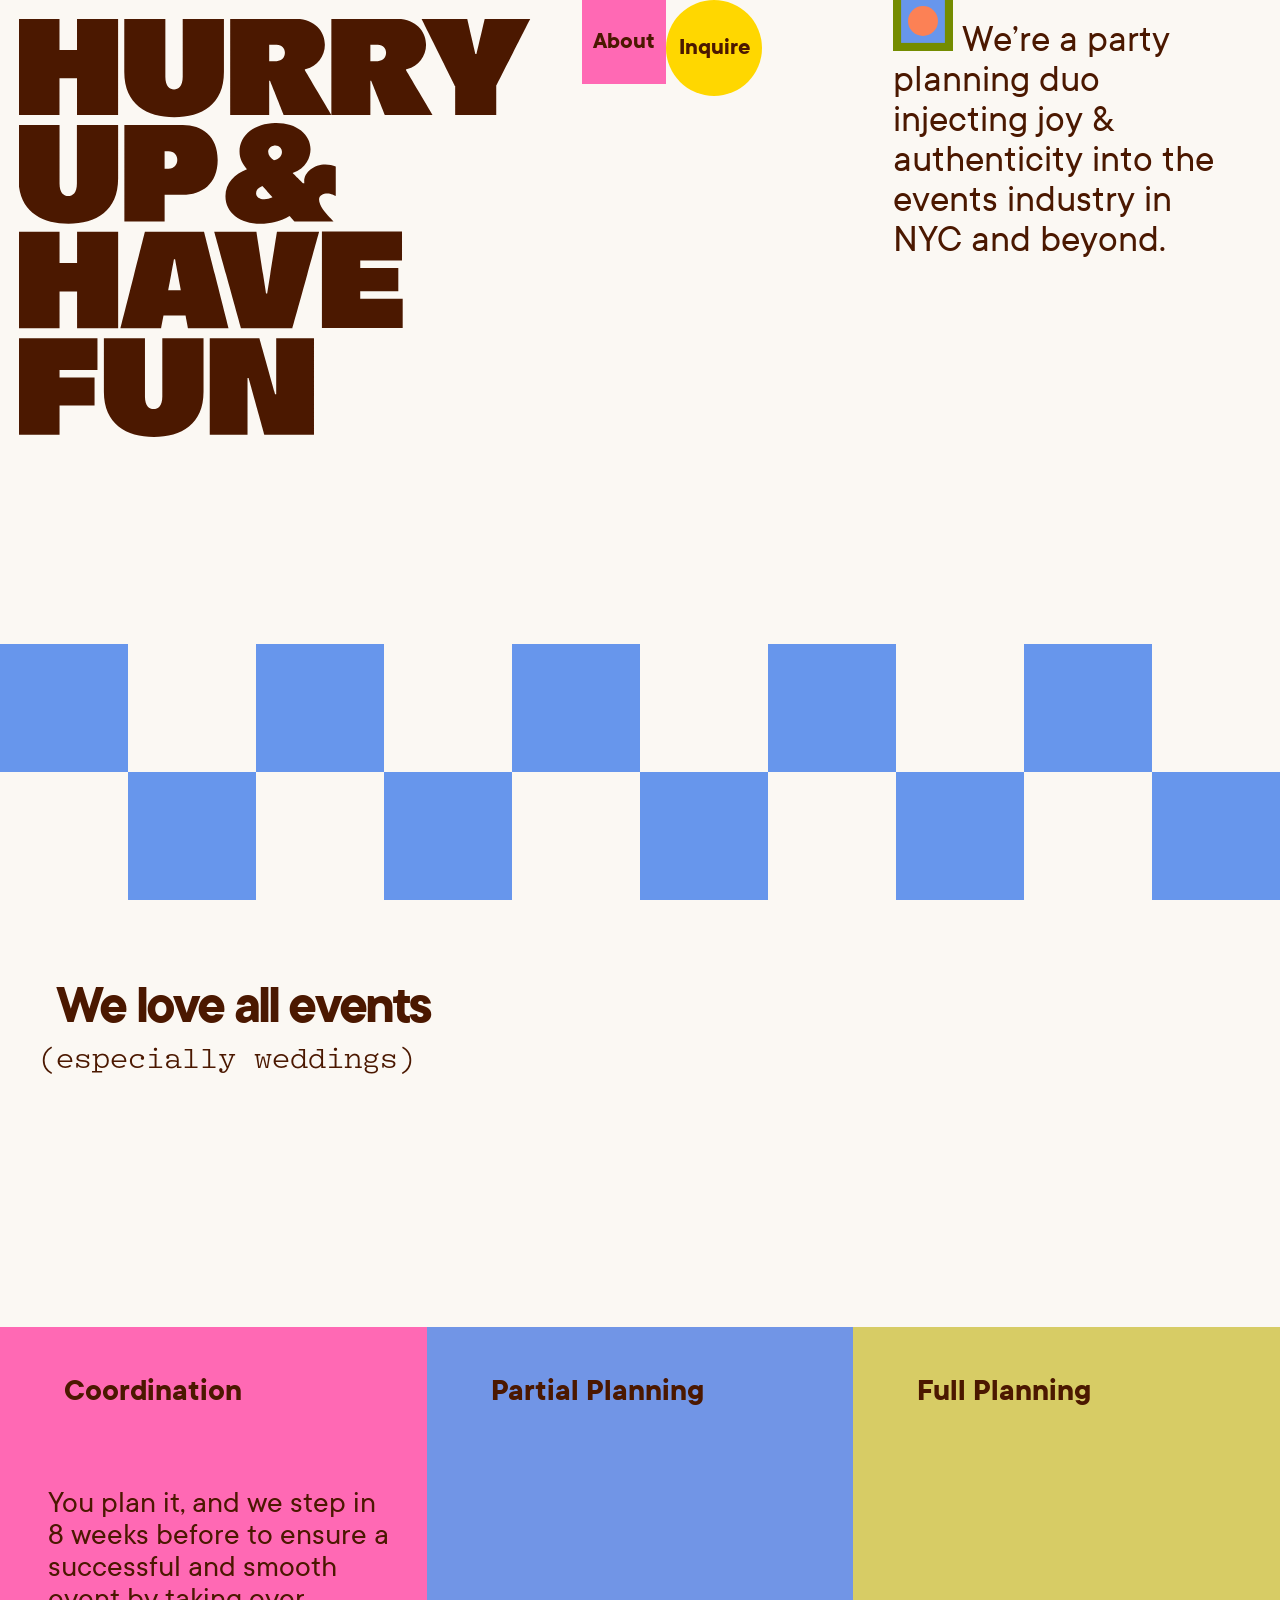
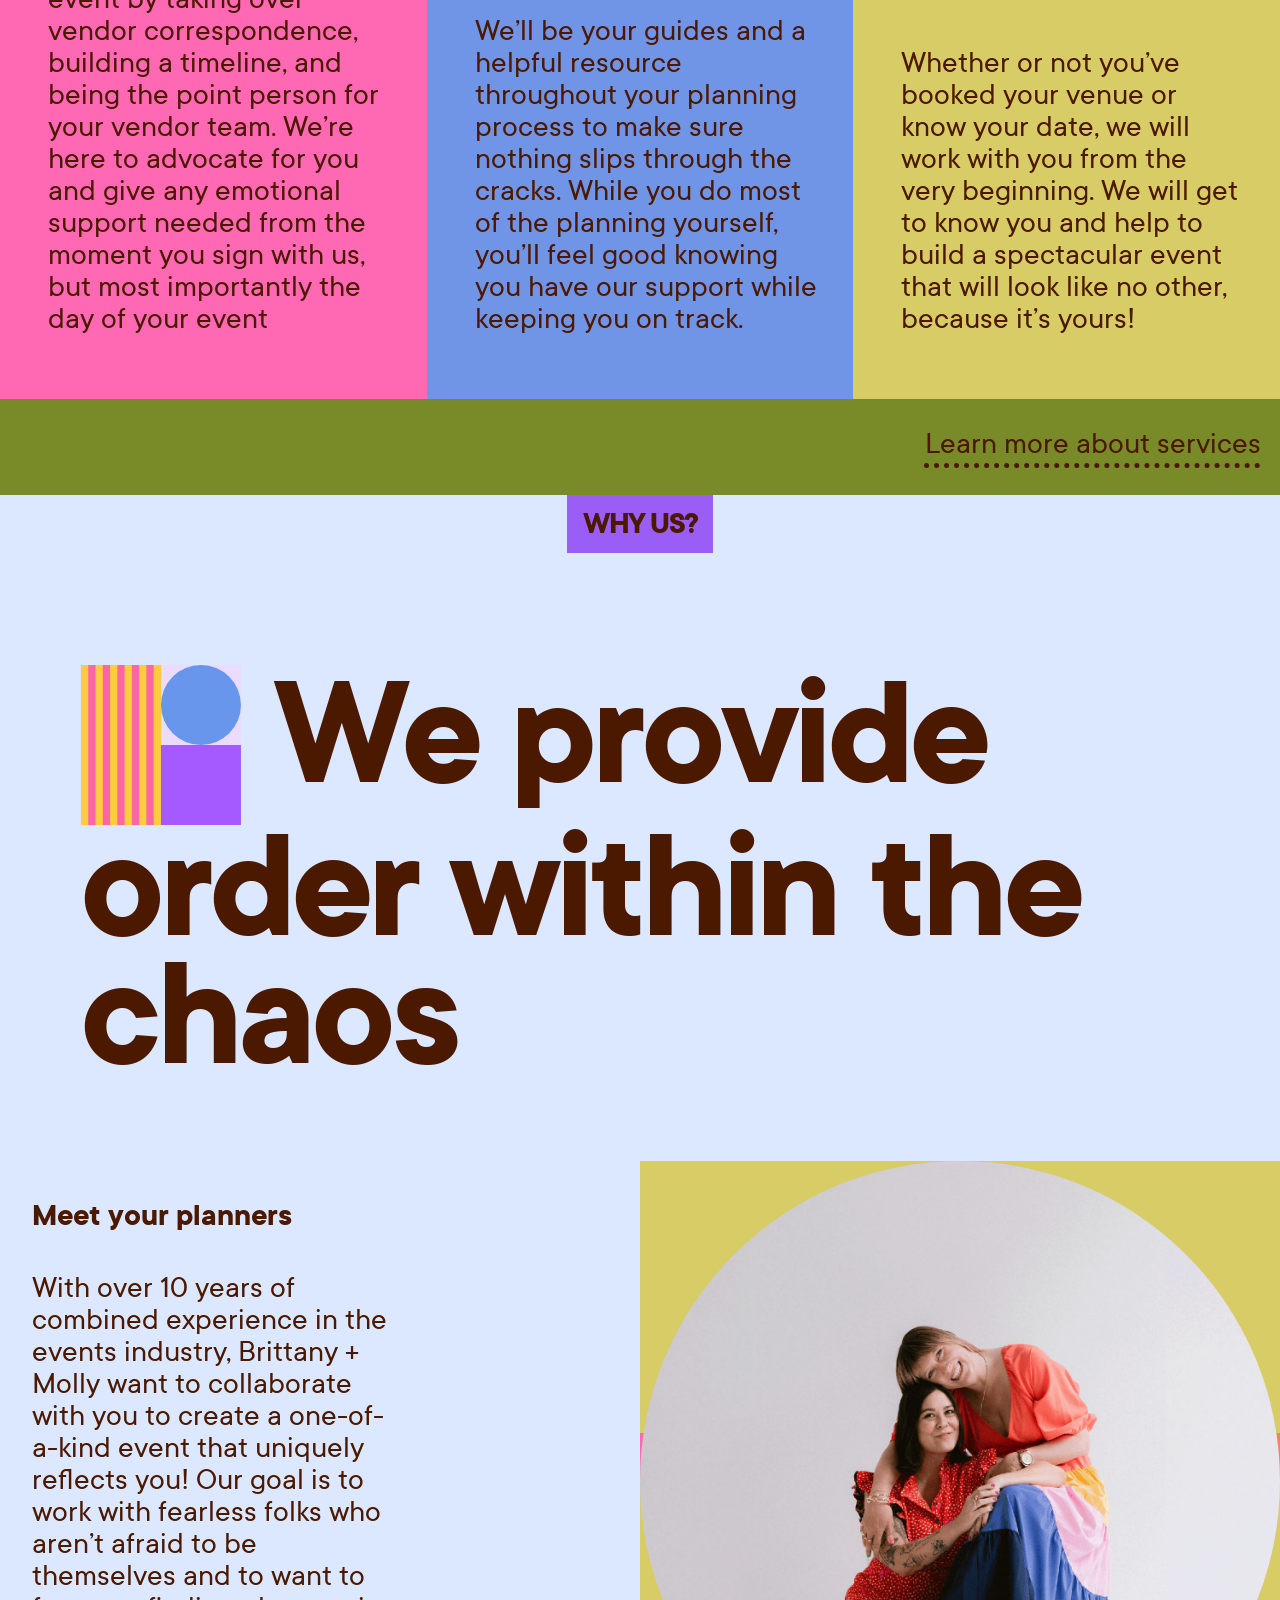
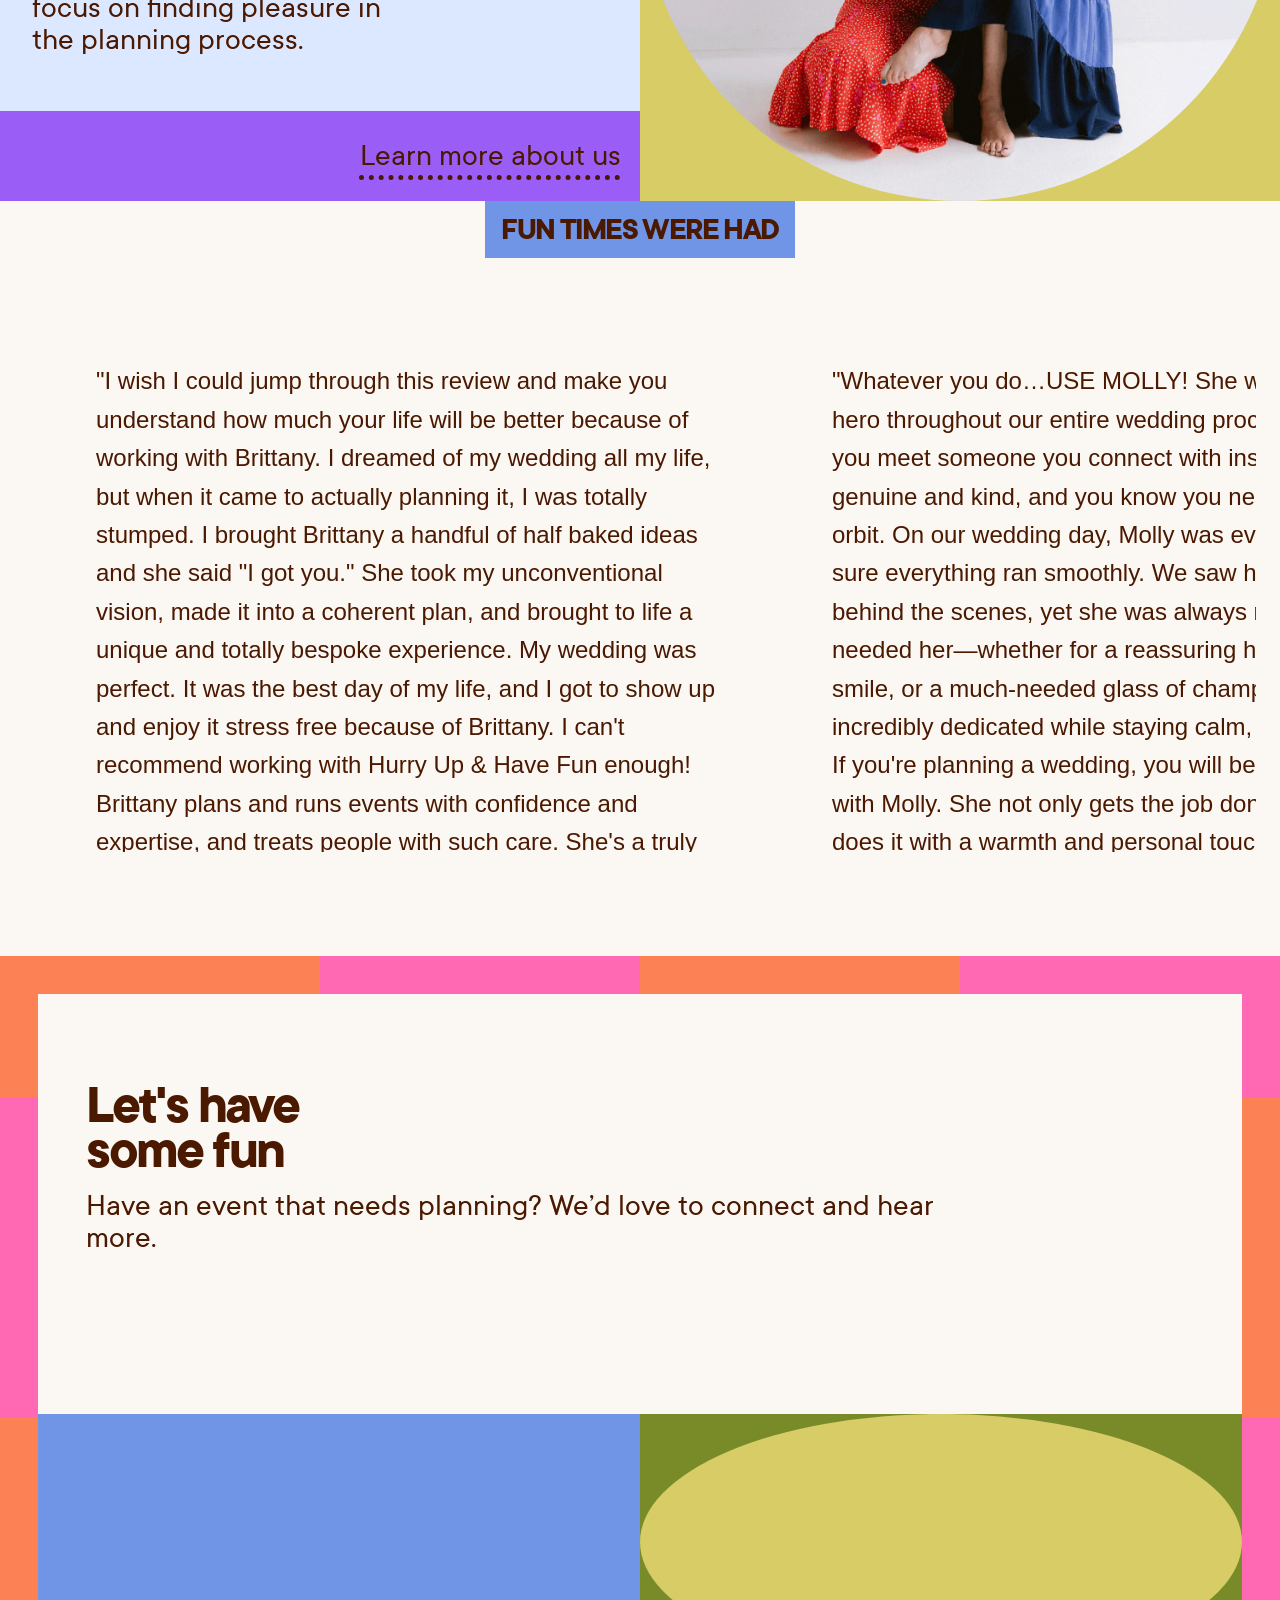
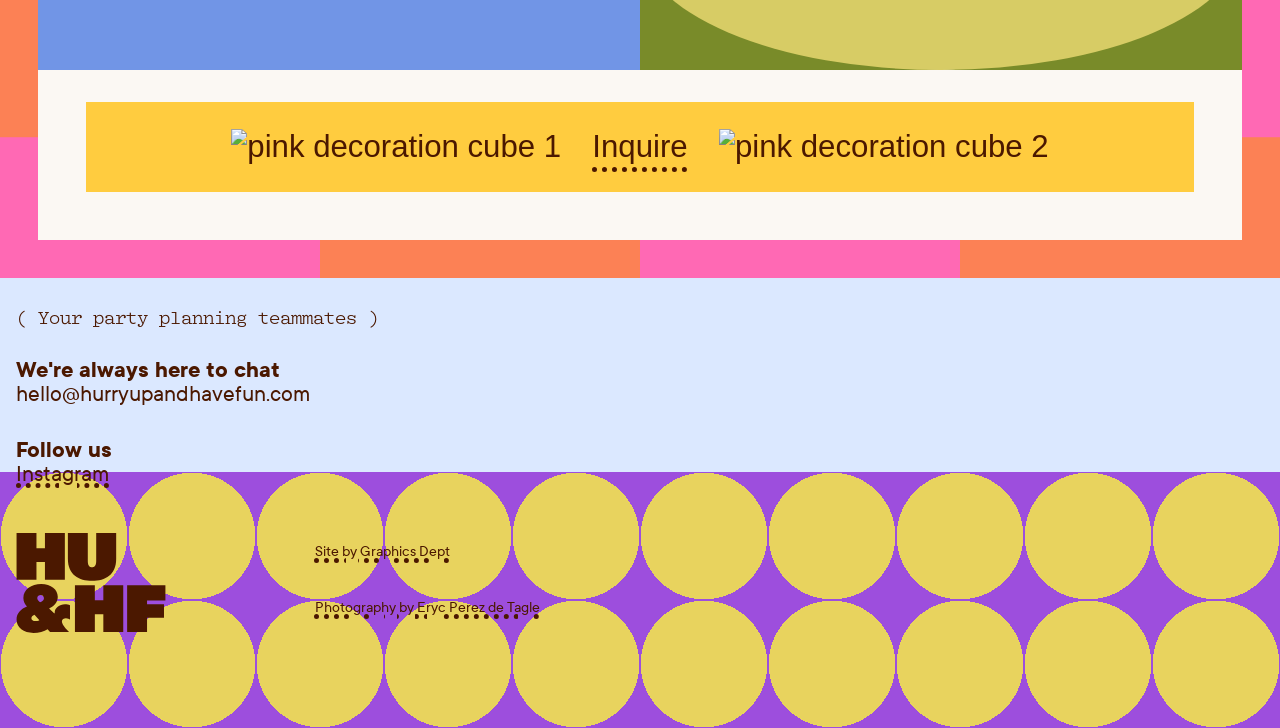
==== commit 436b56f1: "Add files via upload" ====
--- a/index.html
+++ b/index.html
@@ -9,24 +9,28 @@
 	<title>Hurry up and Have Fun</title>
 	
 	<!-- Stylesheets -->
-	<link href="styles/font_face.css" rel="stylesheet">
+	<link href="styles/font_face.css" rel="alle algemene fonts stylesheet">
 	<link href="styles/homepage_font_type.css" rel="stylesheet">
-	<link href="styles/main_font_type.css" rel="stylesheet">
-	<link href="styles/colors.css" rel="stylesheet">
-	<link href="styles/style_index.css" rel="stylesheet">
-	<link href="styles/homepage_header.css" rel="stylesheet">
-	<link href="styles/homepage_main.css" rel="stylesheet">
+	<link href="styles/colors.css" rel="kleuren stylesheet">
+	<link href="styles/main_font_type.css" rel="main font types stylesheet">
+	<link href="styles/style_index.css" rel="algemene stylesheet">
+	<link href="styles/homepage_header.css" rel="stylesheet header homepage">
+	<link href="styles/homepage_main.css" rel="stylesheet main homepage">
+	<link href="styles/footer.css" rel="stylesheet footer">
 
 	<link rel="icon" type="image/svg+xml" href="images/favicon.svg">
 </head>
 
+<!-- BODY -->
 <body>
+	
+<!-- HEADER -->
 	<header>
 		<h1 class="visually-hidden">Home page</h1>
 
 		<nav>
 			<a href="index.html">
-				<svg xmlns="http://www.w3.org/2000/svg" xmlns:xlink="http://www.w3.org/1999/xlink" viewBox="0 0 1080 895" width="1080" height="895" preserveAspectRatio="xMidYMid meet" style="width: 100%; height: 100%; transform: translate3d(0px, 0px, 0px); content-visibility: visible;">
+				<svg xmlns="http://www.w3.org/2000/svg" xmlns:xlink="http://www.w3.org/1999/xlink" viewBox="0 0 1080 895"  preserveAspectRatio="xMidYMid meet" style=" transform: translate3d(0px, 0px, 0px); content-visibility: visible;">
 					<defs>
 						<clipPath id="__lottie_element_140">
 							<rect width="1080" height="895" x="0" y="0"></rect>
@@ -133,9 +137,8 @@
 																		<path fill="rgb(0,0,0)" fill-opacity="1" d=" M5.074999809265137,2.734999895095825 C5.074999809265137,2.734999895095825 4.684999942779541,2.734999895095825 4.684999942779541,2.734999895095825 C4.684999942779541,2.734999895095825 4.675000190734863,2.734999895095825 4.675000190734863,2.734999895095825 C4.675000190734863,2.734999895095825 -0.8849999904632568,-17.075000762939453 -0.8849999904632568,-17.075000762939453 C-0.8849999904632568,-17.075000762939453 -18.44499969482422,-17.075000762939453 -18.44499969482422,-17.075000762939453 C-18.44499969482422,-17.075000762939453 -18.44499969482422,17.075000762939453 -18.44499969482422,17.075000762939453 C-18.44499969482422,17.075000762939453 -5.074999809265137,17.075000762939453 -5.074999809265137,17.075000762939453 C-5.074999809265137,17.075000762939453 -5.074999809265137,-3.0250000953674316 -5.074999809265137,-3.0250000953674316 C-5.074999809265137,-3.0250000953674316 -4.684999942779541,-3.0250000953674316 -4.684999942779541,-3.0250000953674316 C-4.684999942779541,-3.0250000953674316 0.925000011920929,17.075000762939453 0.925000011920929,17.075000762939453 C0.925000011920929,17.075000762939453 18.44499969482422,17.075000762939453 18.44499969482422,17.075000762939453 C18.44499969482422,17.075000762939453 18.44499969482422,-17.075000762939453 18.44499969482422,-17.075000762939453 C18.44499969482422,-17.075000762939453 5.074999809265137,-17.075000762939453 5.074999809265137,-17.075000762939453 C5.074999809265137,-17.075000762939453 5.074999809265137,2.734999895095825 5.074999809265137,2.734999895095825z"></path></g></g></g></g></g></defs><g clip-path="url(#__lottie_element_140)"><g mask="url(#__lottie_element_145_1)" style="display: block;"><g transform="matrix(1.0493199825286865,0,0,1.0493199825286865,-467.37017822265625,-121.40679931640625)" opacity="1"><rect width="1920" height="1080"></rect></g></g></g>
 				</svg>
 			</a>
-			<p>
-				<a href="about.html">About</a>
-			</p>
+
+			<a href="about.html">About</a>
 			<p>
 				Inquire
 			</p>
@@ -187,6 +190,7 @@
 		</svg> -->
 	</header>
 
+<!-- MAIN -->
 	<main>
 		<!-- S1 -->
 		<section>
@@ -252,7 +256,7 @@
 			<p>
 				With over 10 years of combined experience in the events industry, Brittany + Molly want to collaborate with you to create a one-of-a-kind event that uniquely reflects you! Our goal is to work with fearless folks who aren’t afraid to be themselves and to want to focus on finding pleasure in the planning process.
 			</p>
-			<a herf="about.html"> Learn more about us</a>
+			<a href="about.html"> Learn more about us</a>
 				<figure>
 					<p>
 						Brittany
@@ -265,63 +269,89 @@
 		</section>
 			
 			<!-- S3 -->
-		<section><!--Hier komt de carousel. In het voorbeeld staat dat hier ook div'jes voor worden gebruikt...... :3-->
+		<section>
 			<h2>Fun times were had</h2>
-			<p>
-				"I wish I could jump through this review and make you understand how much your life will be better because of working with Brittany. I dreamed of my wedding all my life, but when it came to actually planning it, I was totally stumped. I brought Brittany a handful of half baked ideas and she said "I got you." She took my unconventional vision, made it into a coherent plan, and brought to life a unique and totally bespoke experience. My wedding was perfect. It was the best day of my life, and I got to show up and enjoy it stress free because of Brittany. I can't recommend working with Hurry Up & Have Fun enough! Brittany plans and runs events with confidence and expertise, and treats people with such care. She's a truly remarkable person who you can trust to execute a top tier event."
-			</p>
-			<button>
-				<svg xmlns:xlink="http://www.w3.org/1999/xlink" xmlns="http://www.w3.org/2000/svg" width="24" height="28" viewBox="0 0 24 28" fill="none">
-				<path d="M2.09815e-06 14L24 0.143596L24 27.8564L2.09815e-06 14Z" fill="#4B1800"/>
-				</svg>
-			</button>
-			<button>
-				<svg xmlns:xlink="http://www.w3.org/1999/xlink" xmlns="http://www.w3.org/2000/svg" width="24" height="28" viewBox="0 0 24 28" fill="none">
-				<path d="M2.09815e-06 14L24 0.143596L24 27.8564L2.09815e-06 14Z" fill="#4B1800"/>
-				</svg>
-			</button>
+			<ul>
+				<li>
+					"I wish I could jump through this review and make you understand how much your life will be better because of working with Brittany. I dreamed of my wedding all my life, but when it came to actually planning it, I was totally stumped. I brought Brittany a handful of half baked ideas and she said "I got you." She took my unconventional vision, made it into a coherent plan, and brought to life a unique and totally bespoke experience. My wedding was perfect. It was the best day of my life, and I got to show up and enjoy it stress free because of Brittany. I can't recommend working with Hurry Up & Have Fun enough! Brittany plans and runs events with confidence and expertise, and treats people with such care. She's a truly remarkable person who you can trust to execute a top tier event."
+					K+J, Wythe Hotel
+				</li>
+				<li>
+					"Whatever you do…USE MOLLY! She was our absolute hero throughout our entire wedding process. Sometimes, you meet someone you connect with instantly who is so genuine and kind, and you know you need them in your orbit. On our wedding day, Molly was everywhere, making sure everything ran smoothly. We saw her working hard behind the scenes, yet she was always right there when I needed her—whether for a reassuring hug, a tide pen, a smile, or a much-needed glass of champagne. She’s incredibly dedicated while staying calm, cool, and collected. If you're planning a wedding, you will be in the best hands with Molly. She not only gets the job done flawlessly but does it with a warmth and personal touch that is simply unmatched."
+					C+N, Milk and Roses Bistro
+				</li>
+				<li>
+					"Planning a wedding can feel like navigating a Russian nesting doll of decisions—there’s so much to keep track of! Thanks to Brittany, we were able to focus on the fun parts of planning while she kept us on track with the details. Her thoughtful and supportive approach helped us craft a day that truly reflected our relationship. When a storm hit on the day of our wedding, she seamlessly transitioned our outdoor garden plans into a beautiful indoor ceremony set against the backdrop of rain. She even carved out time for us to privately enjoy the afterglow of the ceremony before greeting our guests. Brittany handled every detail with each vendor, allowing us to relax and fully celebrate with our family and friends. Thank you Brittany, for helping us pull off our epic wedding!"
+					P+L, Brooklyn Grange Sunset Park
+				</li>
+				<li>
+					"Brittany was absolutely wonderful to work with. She listened to all of our needs, was extremely creative with her problem solving, and ended up giving us the wedding of our dreams. She made the day of our wedding seamless and even managed to get rid of some wedding crashers without us even noticing! We loved her work so much that we ended up referring her to our friends who got engaged a few months after us. There’s just no one else in the world you should work with – she is *the best* at what she does."
+					J+J, Dobbin St.
+				</li>
+			</ul>
 		</section>
+
+		<!-- S4 -->
 		<section>
-			<h2>
-				Have an event that needs planning? We’d love to connect and hear more.
-			</h2>
-			<!-- ook voor deze 'afbeeldingen' zijn div's gebruikt.... Moet ik dit anders namaken in illustator en als svg erin zetten?  -->
-			<a hrf="#">
-				<button>
-					<img src="https://cdn.prod.website-files.com/67bce003b12831b1ffceae2f/67be9900e940c615ca3f0a32_square-strawberry.svg" alt="pink decoration cube 1">
-					Inquire
-					<img src="https://cdn.prod.website-files.com/67bce003b12831b1ffceae2f/67be9900e940c615ca3f0a32_square-strawberry.svg" alt="pink decoration cube 2">
-				</button> <!--Moet button eigenlijk achter elkaar gezet worden? Of onder elkaar zoals een <p>? -->
-			</a>
+			<div>
+				<h2>
+					Let's have some fun
+				</h2>
+				<p>
+					Have an event that needs planning? We’d love to connect and hear more.
+				</p>
+			
+				<figure>
+					<figure></figure> <!--vierkant 1: blauw-->
+					<figure><!--vierkant 2: groen-->
+						<img src="images/brittany-and-molly.png" alt="Brittany and Molly">
+					</figure>
+					<figure></figure><!--img overlay | groene cirkel:hover-->
+				</figure>
+
+				<a href="#">
+					<button>
+						<img src="https://cdn.prod.website-files.com/67bce003b12831b1ffceae2f/67be9900e940c615ca3f0a32_square-strawberry.svg" alt="pink decoration cube 1">
+						Inquire
+						<img src="https://cdn.prod.website-files.com/67bce003b12831b1ffceae2f/67be9900e940c615ca3f0a32_square-strawberry.svg" alt="pink decoration cube 2">
+					</button>
+				</a>
+			</div>
 		</section>
 	</main>
+
 	<footer>
-		<p>
+		<p> <!-- p1 -->
 			( Your party planning teammates )
 		</p>
-		<p>
+		<p> <!-- p2 -->
 			We're always here to chat
 		</p>
-		<p>
+		<p> <!-- p3 -->
 			hello@hurryupandhavefun.com
 		</p>
-		<p>
+		<p> <!-- p4 -->
 			Follow us
 		</p>
-		<p>
-			We're always here to chat
-		</p>
-		<p>
-			<a href="https://www.instagram.com/hurryupandhavefun">instagram</a>
-		</p>
-		<svg xmlns="http://www.w3.org/2000/svg" xmlns:xlink="http://www.w3.org/1999/xlink" viewBox="0 0 1080 895" width="1080" height="895" preserveAspectRatio="xMidYMid meet" style="width: 100%; height: 100%; transform: translate3d(0px, 0px, 0px); content-visibility: visible;"><defs><clipPath id="__lottie_element_140"><rect width="1080" height="895" x="0" y="0"></rect></clipPath><g id="__lottie_element_141"><g clip-path="url(#__lottie_element_142)" transform="matrix(6.059999942779541,0,0,6.059999942779541,-5244.85009765625,-2936.14990234375)" opacity="0" style="display: block;"><g clip-path="url(#__lottie_element_153)" transform="matrix(1,0,0,1,184.4000244140625,-34.2349853515625)" opacity="1" style="display: block;"><g transform="matrix(1,0,0,1,697.6400146484375,535.85498046875)" opacity="1" style="display: block;"><g opacity="1" transform="matrix(1,0,0,1,0,0)"><path fill="rgb(0,0,0)" fill-opacity="1" d=" M3.0999999046325684,-5.954999923706055 C3.0999999046325684,-5.954999923706055 -3.0999999046325684,-5.954999923706055 -3.0999999046325684,-5.954999923706055 C-3.0999999046325684,-5.954999923706055 -3.0999999046325684,-17.075000762939453 -3.0999999046325684,-17.075000762939453 C-3.0999999046325684,-17.075000762939453 -17.639999389648438,-17.075000762939453 -17.639999389648438,-17.075000762939453 C-17.639999389648438,-17.075000762939453 -17.639999389648438,17.075000762939453 -17.639999389648438,17.075000762939453 C-17.639999389648438,17.075000762939453 -3.0999999046325684,17.075000762939453 -3.0999999046325684,17.075000762939453 C-3.0999999046325684,17.075000762939453 -3.0999999046325684,4.09499979019165 -3.0999999046325684,4.09499979019165 C-3.0999999046325684,4.09499979019165 3.0999999046325684,4.09499979019165 3.0999999046325684,4.09499979019165 C3.0999999046325684,4.09499979019165 3.0999999046325684,17.075000762939453 3.0999999046325684,17.075000762939453 C3.0999999046325684,17.075000762939453 17.639999389648438,17.075000762939453 17.639999389648438,17.075000762939453 C17.639999389648438,17.075000762939453 17.639999389648438,-17.075000762939453 17.639999389648438,-17.075000762939453 C17.639999389648438,-17.075000762939453 3.0999999046325684,-17.075000762939453 3.0999999046325684,-17.075000762939453 C3.0999999046325684,-17.075000762939453 3.0999999046325684,-5.954999923706055 3.0999999046325684,-5.954999923706055z"></path></g></g><g transform="matrix(1,0,0,1,735.10498046875,536.2449951171875)" opacity="1" style="display: block;"><g opacity="1" transform="matrix(1,0,0,1,0,0)"><path fill="rgb(0,0,0)" fill-opacity="1" d=" M-3.0950000286102295,-17.46500015258789 C-3.0950000286102295,-17.46500015258789 -17.635000228881836,-17.46500015258789 -17.635000228881836,-17.46500015258789 C-17.635000228881836,-17.46500015258789 -17.635000228881836,1.465000033378601 -17.635000228881836,1.465000033378601 C-17.635000228881836,12.925000190734863 -9.675000190734863,17.46500015258789 0.07500000298023224,17.46500015258789 C9.824999809265137,17.46500015258789 17.635000228881836,12.9350004196167 17.635000228881836,1.465000033378601 C17.635000228881836,1.465000033378601 17.635000228881836,-17.46500015258789 17.635000228881836,-17.46500015258789 C17.635000228881836,-17.46500015258789 3.0450000762939453,-17.46500015258789 3.0450000762939453,-17.46500015258789 C3.0450000762939453,-17.46500015258789 3.0450000762939453,3.174999952316284 3.0450000762939453,3.174999952316284 C3.0450000762939453,6.59499979019165 1.4850000143051147,7.614999771118164 -0.02500000037252903,7.614999771118164 C-1.534999966621399,7.614999771118164 -3.0950000286102295,6.59499979019165 -3.0950000286102295,3.174999952316284 C-3.0950000286102295,3.174999952316284 -3.0950000286102295,-17.46500015258789 -3.0950000286102295,-17.46500015258789z"></path></g></g><g transform="matrix(1,0,0,1,772.85498046875,535.8599853515625)" opacity="1" style="display: block;"><g opacity="1" transform="matrix(1,0,0,1,0,0)"><path fill="rgb(0,0,0)" fill-opacity="1" d=" M1.465000033378601,-4.929999828338623 C1.465000033378601,-3.509999990463257 0.48500001430511475,-2 -1.465000033378601,-2 C-1.465000033378601,-2 -4.09499979019165,-2 -4.09499979019165,-2 C-4.09499979019165,-2 -4.09499979019165,-7.760000228881836 -4.09499979019165,-7.760000228881836 C-4.09499979019165,-7.760000228881836 -1.465000033378601,-7.760000228881836 -1.465000033378601,-7.760000228881836 C0.48500001430511475,-7.760000228881836 1.465000033378601,-6.349999904632568 1.465000033378601,-4.929999828338623z M1.024999976158142,17.06999969482422 C1.024999976158142,17.06999969482422 17.905000686645508,17.06999969482422 17.905000686645508,17.06999969482422 C17.905000686645508,17.06999969482422 17.905000686645508,17.079999923706055 17.905000686645508,17.079999923706055 C17.905000686645508,17.079999923706055 8.53499984741211,1.2699999809265137 8.53499984741211,1.2699999809265137 C8.53499984741211,1.2699999809265137 8.53499984741211,0.8799999952316284 8.53499984741211,0.8799999952316284 C8.53499984741211,0.8799999952316284 8.975000381469727,0.7799999713897705 8.975000381469727,0.7799999713897705 C12.835000038146973,-0.10000000149011612 15.614999771118164,-3.7100000381469727 15.614999771118164,-7.809999942779541 C15.614999771118164,-12.399999618530273 12.295000076293945,-17.079999923706055 4.295000076293945,-17.079999923706055 C4.295000076293945,-17.079999923706055 -17.905000686645508,-17.079999923706055 -17.905000686645508,-17.079999923706055 C-17.905000686645508,-17.079999923706055 -17.905000686645508,17.06999969482422 -17.905000686645508,17.06999969482422 C-17.905000686645508,17.06999969482422 -4.09499979019165,17.06999969482422 -4.09499979019165,17.06999969482422 C-4.09499979019165,17.06999969482422 -4.09499979019165,4.96999979019165 -4.09499979019165,4.96999979019165 C-4.09499979019165,4.96999979019165 -3.805000066757202,4.96999979019165 -3.805000066757202,4.96999979019165 C-3.805000066757202,4.96999979019165 1.024999976158142,17.06999969482422 1.024999976158142,17.06999969482422z"></path></g></g><g transform="matrix(1,0,0,1,808.6649780273438,535.8599853515625)" opacity="1" style="display: block;"><g opacity="1" transform="matrix(1,0,0,1,0,0)"><path fill="rgb(0,0,0)" fill-opacity="1" d=" M1.465000033378601,-4.929999828338623 C1.465000033378601,-3.509999990463257 0.48500001430511475,-2 -1.465000033378601,-2 C-1.465000033378601,-2 -4.09499979019165,-2 -4.09499979019165,-2 C-4.09499979019165,-2 -4.09499979019165,-7.760000228881836 -4.09499979019165,-7.760000228881836 C-4.09499979019165,-7.760000228881836 -1.465000033378601,-7.760000228881836 -1.465000033378601,-7.760000228881836 C0.48500001430511475,-7.760000228881836 1.465000033378601,-6.349999904632568 1.465000033378601,-4.929999828338623z M1.024999976158142,17.06999969482422 C1.024999976158142,17.06999969482422 17.905000686645508,17.06999969482422 17.905000686645508,17.06999969482422 C17.905000686645508,17.06999969482422 17.905000686645508,17.079999923706055 17.905000686645508,17.079999923706055 C17.905000686645508,17.079999923706055 8.53499984741211,1.2699999809265137 8.53499984741211,1.2699999809265137 C8.53499984741211,1.2699999809265137 8.53499984741211,0.8799999952316284 8.53499984741211,0.8799999952316284 C8.53499984741211,0.8799999952316284 8.975000381469727,0.7799999713897705 8.975000381469727,0.7799999713897705 C12.835000038146973,-0.10000000149011612 15.614999771118164,-3.7100000381469727 15.614999771118164,-7.809999942779541 C15.614999771118164,-12.399999618530273 12.295000076293945,-17.079999923706055 4.295000076293945,-17.079999923706055 C4.295000076293945,-17.079999923706055 -17.905000686645508,-17.079999923706055 -17.905000686645508,-17.079999923706055 C-17.905000686645508,-17.079999923706055 -17.905000686645508,17.06999969482422 -17.905000686645508,17.06999969482422 C-17.905000686645508,17.06999969482422 -4.09499979019165,17.06999969482422 -4.09499979019165,17.06999969482422 C-4.09499979019165,17.06999969482422 -4.09499979019165,4.96999979019165 -4.09499979019165,4.96999979019165 C-4.09499979019165,4.96999979019165 -3.805000066757202,4.96999979019165 -3.805000066757202,4.96999979019165 C-3.805000066757202,4.96999979019165 1.024999976158142,17.06999969482422 1.024999976158142,17.06999969482422z"></path></g></g><g transform="matrix(1,0,0,1,841.9199829101562,535.8599853515625)" opacity="1" style="display: block;"><g opacity="1" transform="matrix(1,0,0,1,0,0)"><path fill="rgb(0,0,0)" fill-opacity="1" d=" M-3.0999999046325684,-17.079999923706055 C-3.0999999046325684,-17.079999923706055 -19.299999237060547,-17.079999923706055 -19.299999237060547,-17.079999923706055 C-19.299999237060547,-17.079999923706055 -7.340000152587891,6.829999923706055 -7.340000152587891,6.829999923706055 C-7.340000152587891,6.829999923706055 -7.340000152587891,17.079999923706055 -7.340000152587891,17.079999923706055 C-7.340000152587891,17.079999923706055 7.199999809265137,17.079999923706055 7.199999809265137,17.079999923706055 C7.199999809265137,17.079999923706055 7.199999809265137,6.829999923706055 7.199999809265137,6.829999923706055 C7.199999809265137,6.829999923706055 19.299999237060547,-17.079999923706055 19.299999237060547,-17.079999923706055 C19.299999237060547,-17.079999923706055 3.1500000953674316,-17.079999923706055 3.1500000953674316,-17.079999923706055 C3.1500000953674316,-17.079999923706055 0.2199999988079071,-4.539999961853027 0.2199999988079071,-4.539999961853027 C0.2199999988079071,-4.539999961853027 -0.17000000178813934,-4.539999961853027 -0.17000000178813934,-4.539999961853027 C-0.17000000178813934,-4.539999961853027 -3.0999999046325684,-17.079999923706055 -3.0999999046325684,-17.079999923706055z"></path></g></g></g><g clip-path="url(#__lottie_element_157)" transform="matrix(1,0,0,1,-2.010009765625,4.1400146484375)" opacity="1" style="display: block;"><g transform="matrix(1,0,0,1,884.0449829101562,536.2449951171875)" opacity="1" style="display: block;"><g opacity="1" transform="matrix(1,0,0,1,0,0)"><path fill="rgb(0,0,0)" fill-opacity="1" d=" M-3.0950000286102295,-17.46500015258789 C-3.0950000286102295,-17.46500015258789 -17.635000228881836,-17.46500015258789 -17.635000228881836,-17.46500015258789 C-17.635000228881836,-17.46500015258789 -17.635000228881836,1.465000033378601 -17.635000228881836,1.465000033378601 C-17.635000228881836,12.925000190734863 -9.675000190734863,17.46500015258789 0.07500000298023224,17.46500015258789 C9.824999809265137,17.46500015258789 17.635000228881836,12.9350004196167 17.635000228881836,1.465000033378601 C17.635000228881836,1.465000033378601 17.635000228881836,-17.46500015258789 17.635000228881836,-17.46500015258789 C17.635000228881836,-17.46500015258789 3.0450000762939453,-17.46500015258789 3.0450000762939453,-17.46500015258789 C3.0450000762939453,-17.46500015258789 3.0450000762939453,3.174999952316284 3.0450000762939453,3.174999952316284 C3.0450000762939453,6.59499979019165 1.4850000143051147,7.614999771118164 -0.02500000037252903,7.614999771118164 C-1.534999966621399,7.614999771118164 -3.0950000286102295,6.59499979019165 -3.0950000286102295,3.174999952316284 C-3.0950000286102295,3.174999952316284 -3.0950000286102295,-17.46500015258789 -3.0950000286102295,-17.46500015258789z"></path></g></g><g transform="matrix(1,0,0,1,920.39501953125,535.85498046875)" opacity="1" style="display: block;"><g opacity="1" transform="matrix(1,0,0,1,0,0)"><path fill="rgb(0,0,0)" fill-opacity="1" d=" M2.2149999141693115,-4.724999904632568 C2.2149999141693115,-3.2149999141693115 1.1950000524520874,-1.6549999713897705 -0.9049999713897705,-1.6549999713897705 C-0.9049999713897705,-1.6549999713897705 -0.9049999713897705,-1.6449999809265137 -0.9049999713897705,-1.6449999809265137 C-0.9049999713897705,-1.6449999809265137 -2.2750000953674316,-1.6449999809265137 -2.2750000953674316,-1.6449999809265137 C-2.2750000953674316,-1.6449999809265137 -2.2750000953674316,-7.795000076293945 -2.2750000953674316,-7.795000076293945 C-2.2750000953674316,-7.795000076293945 -0.9049999713897705,-7.795000076293945 -0.9049999713897705,-7.795000076293945 C1.1950000524520874,-7.795000076293945 2.2149999141693115,-6.235000133514404 2.2149999141693115,-4.724999904632568z M4.175000190734863,-17.075000762939453 C4.175000190734863,-17.075000762939453 -16.514999389648438,-17.075000762939453 -16.514999389648438,-17.075000762939453 C-16.514999389648438,-17.075000762939453 -16.514999389648438,17.075000762939453 -16.514999389648438,17.075000762939453 C-16.514999389648438,17.075000762939453 -2.265000104904175,17.075000762939453 -2.265000104904175,17.075000762939453 C-2.265000104904175,17.075000762939453 -2.265000104904175,7.605000019073486 -2.265000104904175,7.605000019073486 C-2.265000104904175,7.605000019073486 4.175000190734863,7.605000019073486 4.175000190734863,7.605000019073486 C10.904999732971191,7.605000019073486 16.514999389648438,3.7049999237060547 16.514999389648438,-4.735000133514404 C16.514999389648438,-13.175000190734863 10.904999732971191,-17.075000762939453 4.175000190734863,-17.075000762939453z"></path></g></g></g><g transform="matrix(1,0,0,1,960,540)" opacity="1" style="display: block;"><g opacity="1" transform="matrix(1,0,0,1,0,0)"><path fill="rgb(0,0,0)" fill-opacity="1" d=" M0.47999998927116394,-7.570000171661377 C0.47999998927116394,-6.400000095367432 -0.3499999940395355,-5.130000114440918 -2.3499999046325684,-4.590000152587891 C-3.5199999809265137,-5.420000076293945 -4.400000095367432,-6.400000095367432 -4.400000095367432,-7.619999885559082 C-4.400000095367432,-9.029999732971191 -3.0799999237060547,-9.859999656677246 -1.8600000143051147,-9.859999656677246 C-0.4000000059604645,-9.859999656677246 0.47999998927116394,-8.739999771118164 0.47999998927116394,-7.570000171661377z M-2.8299999237060547,8.489999771118164 C-3.809999942779541,8.970000267028809 -4.929999828338623,9.170000076293945 -5.710000038146973,9.170000076293945 C-5.710000038146973,9.170000076293945 -5.699999809265137,9.180000305175781 -5.699999809265137,9.180000305175781 C-7.510000228881836,9.180000305175781 -8.680000305175781,8.300000190734863 -8.680000305175781,7.03000020980835 C-8.680000305175781,6.050000190734863 -7.949999809265137,5.03000020980835 -6.440000057220459,4.489999771118164 C-6.440000057220459,4.489999771118164 -2.8299999237060547,8.489999771118164 -2.8299999237060547,8.489999771118164z M-14.539999961853027,-7.760000228881836 C-14.539999961853027,-5.179999828338623 -13.420000076293945,-3.2799999713897705 -11.90999984741211,-1.4700000286102295 C-11.90999984741211,-1.4700000286102295 -11.90999984741211,-1.4600000381469727 -11.90999984741211,-1.4600000381469727 C-16.149999618530273,0.15000000596046448 -19.520000457763672,3.369999885559082 -19.520000457763672,8.100000381469727 C-19.520000457763672,13.960000038146973 -14.350000381469727,17.860000610351562 -7.130000114440918,17.860000610351562 C-3.380000114440918,17.860000610351562 0.7200000286102295,16.790000915527344 3.1600000858306885,15.130000114440918 C3.1600000858306885,15.130000114440918 4.920000076293945,17.079999923706055 4.920000076293945,17.079999923706055 C4.920000076293945,17.079999923706055 18.829999923706055,17.079999923706055 18.829999923706055,17.079999923706055 C18.829999923706055,17.079999923706055 16.729999542236328,14.880000114440918 16.729999542236328,14.880000114440918 C16,14.149999618530273 13.609999656677246,11.420000076293945 13.609999656677246,9.270000457763672 C13.609999656677246,7.800000190734863 15.130000114440918,7.119999885559082 16.540000915527344,7.119999885559082 C17.809999465942383,7.119999885559082 19.1299991607666,7.849999904632568 19.520000457763672,8 C19.520000457763672,8 19.520000457763672,-2.390000104904175 19.520000457763672,-2.390000104904175 C18.540000915527344,-2.880000114440918 17.1299991607666,-3.119999885559082 15.859999656677246,-3.119999885559082 C11.770000457763672,-3.119999885559082 8.350000381469727,-0.3400000035762787 8.350000381469727,2.7799999713897705 C8.350000381469727,3.0199999809265137 8.350000381469727,3.2699999809265137 8.399999618530273,3.509999990463257 C8.399999618530273,3.509999990463257 7.909999847412109,3.509999990463257 7.909999847412109,3.509999990463257 C7.909999847412109,3.509999990463257 4.25,-0.10000000149011612 4.25,-0.10000000149011612 C9.130000114440918,-1.8600000143051147 10.59000015258789,-5.760000228881836 10.59000015258789,-8.539999961853027 C10.59000015258789,-13.8100004196167 5.710000038146973,-17.860000610351562 -1.5099999904632568,-17.860000610351562 C-8.729999542236328,-17.860000610351562 -14.539999961853027,-13.859999656677246 -14.539999961853027,-7.760000228881836z"></path></g></g><g clip-path="url(#__lottie_element_164)" transform="matrix(1,0,0,1,-125,40.6400146484375)" opacity="1" style="display: block;"><g transform="matrix(1,0,0,1,1007.0399780273438,535.85498046875)" opacity="1" style="display: block;"><g opacity="1" transform="matrix(1,0,0,1,0,0)"><path fill="rgb(0,0,0)" fill-opacity="1" d=" M3.0999999046325684,-5.954999923706055 C3.0999999046325684,-5.954999923706055 -3.0999999046325684,-5.954999923706055 -3.0999999046325684,-5.954999923706055 C-3.0999999046325684,-5.954999923706055 -3.0999999046325684,-17.075000762939453 -3.0999999046325684,-17.075000762939453 C-3.0999999046325684,-17.075000762939453 -17.639999389648438,-17.075000762939453 -17.639999389648438,-17.075000762939453 C-17.639999389648438,-17.075000762939453 -17.639999389648438,17.075000762939453 -17.639999389648438,17.075000762939453 C-17.639999389648438,17.075000762939453 -3.0999999046325684,17.075000762939453 -3.0999999046325684,17.075000762939453 C-3.0999999046325684,17.075000762939453 -3.0999999046325684,4.09499979019165 -3.0999999046325684,4.09499979019165 C-3.0999999046325684,4.09499979019165 3.0999999046325684,4.09499979019165 3.0999999046325684,4.09499979019165 C3.0999999046325684,4.09499979019165 3.0999999046325684,17.075000762939453 3.0999999046325684,17.075000762939453 C3.0999999046325684,17.075000762939453 17.639999389648438,17.075000762939453 17.639999389648438,17.075000762939453 C17.639999389648438,17.075000762939453 17.639999389648438,-17.075000762939453 17.639999389648438,-17.075000762939453 C17.639999389648438,-17.075000762939453 3.0999999046325684,-17.075000762939453 3.0999999046325684,-17.075000762939453 C3.0999999046325684,-17.075000762939453 3.0999999046325684,-5.954999923706055 3.0999999046325684,-5.954999923706055z"></path></g></g><g transform="matrix(1,0,0,1,1044.635009765625,535.85498046875)" opacity="1" style="display: block;"><g opacity="1" transform="matrix(1,0,0,1,0,0)"><path fill="rgb(0,0,0)" fill-opacity="1" d=" M0.1850000023841858,-7.264999866485596 C0.1850000023841858,-7.264999866485596 2.234999895095825,3.7149999141693115 2.234999895095825,3.7149999141693115 C2.234999895095825,3.7149999141693115 -2.255000114440918,3.7149999141693115 -2.255000114440918,3.7149999141693115 C-2.255000114440918,3.7149999141693115 -0.20499999821186066,-7.264999866485596 -0.20499999821186066,-7.264999866485596 C-0.20499999821186066,-7.264999866485596 0.1850000023841858,-7.264999866485596 0.1850000023841858,-7.264999866485596z M4.735000133514404,17.075000762939453 C4.735000133514404,17.075000762939453 19.125,17.075000762939453 19.125,17.075000762939453 C19.125,17.075000762939453 19.114999771118164,17.075000762939453 19.114999771118164,17.075000762939453 C19.114999771118164,17.075000762939453 10.4350004196167,-17.075000762939453 10.4350004196167,-17.075000762939453 C10.4350004196167,-17.075000762939453 -10.494999885559082,-17.075000762939453 -10.494999885559082,-17.075000762939453 C-10.494999885559082,-17.075000762939453 -19.125,17.075000762939453 -19.125,17.075000762939453 C-19.125,17.075000762939453 -4.735000133514404,17.075000762939453 -4.735000133514404,17.075000762939453 C-4.735000133514404,17.075000762939453 -3.9049999713897705,12.635000228881836 -3.9049999713897705,12.635000228881836 C-3.9049999713897705,12.635000228881836 3.9049999713897705,12.635000228881836 3.9049999713897705,12.635000228881836 C3.9049999713897705,12.635000228881836 4.735000133514404,17.075000762939453 4.735000133514404,17.075000762939453z"></path></g></g><g transform="matrix(1,0,0,1,1077.2449951171875,535.85498046875)" opacity="1" style="display: block;"><g opacity="1" transform="matrix(1,0,0,1,0,0)"><path fill="rgb(0,0,0)" fill-opacity="1" d=" M-3.634999990463257,-17.075000762939453 C-3.634999990463257,-17.075000762939453 -18.565000534057617,-17.075000762939453 -18.565000534057617,-17.075000762939453 C-18.565000534057617,-17.075000762939453 -9.104999542236328,17.075000762939453 -9.104999542236328,17.075000762939453 C-9.104999542236328,17.075000762939453 9.095000267028809,17.075000762939453 9.095000267028809,17.075000762939453 C9.095000267028809,17.075000762939453 18.565000534057617,-17.075000762939453 18.565000534057617,-17.075000762939453 C18.565000534057617,-17.075000762939453 3.634999990463257,-17.075000762939453 3.634999990463257,-17.075000762939453 C3.634999990463257,-17.075000762939453 0.17499999701976776,4.835000038146973 0.17499999701976776,4.835000038146973 C0.17499999701976776,4.835000038146973 -0.2150000035762787,4.835000038146973 -0.2150000035762787,4.835000038146973 C-0.2150000035762787,4.835000038146973 -3.634999990463257,-17.075000762939453 -3.634999990463257,-17.075000762939453z"></path></g></g><g transform="matrix(1,0,0,1,1111.0849609375,535.85498046875)" opacity="1" style="display: block;"><g opacity="1" transform="matrix(1,0,0,1,0,0)"><path fill="rgb(0,0,0)" fill-opacity="1" d=" M-0.7350000143051147,6.684999942779541 C-0.7350000143051147,6.684999942779541 -0.7350000143051147,4.054999828338623 -0.7350000143051147,4.054999828338623 C-0.7350000143051147,4.054999828338623 -0.7250000238418579,4.054999828338623 -0.7250000238418579,4.054999828338623 C-0.7250000238418579,4.054999828338623 12.744999885559082,4.054999828338623 12.744999885559082,4.054999828338623 C12.744999885559082,4.054999828338623 12.744999885559082,-4.235000133514404 12.744999885559082,-4.235000133514404 C12.744999885559082,-4.235000133514404 -0.7250000238418579,-4.235000133514404 -0.7250000238418579,-4.235000133514404 C-0.7250000238418579,-4.235000133514404 -0.7250000238418579,-6.824999809265137 -0.7250000238418579,-6.824999809265137 C-0.7250000238418579,-6.824999809265137 14.055000305175781,-6.824999809265137 14.055000305175781,-6.824999809265137 C14.055000305175781,-6.824999809265137 14.055000305175781,-17.075000762939453 14.055000305175781,-17.075000762939453 C14.055000305175781,-17.075000762939453 -14.295000076293945,-17.075000762939453 -14.295000076293945,-17.075000762939453 C-14.295000076293945,-17.075000762939453 -14.295000076293945,17.075000762939453 -14.295000076293945,17.075000762939453 C-14.295000076293945,17.075000762939453 14.295000076293945,17.075000762939453 14.295000076293945,17.075000762939453 C14.295000076293945,17.075000762939453 14.295000076293945,6.684999942779541 14.295000076293945,6.684999942779541 C14.295000076293945,6.684999942779541 -0.7350000143051147,6.684999942779541 -0.7350000143051147,6.684999942779541z"></path></g></g></g><g clip-path="url(#__lottie_element_168)" transform="matrix(1,0,0,1,-268.780029296875,78.1400146484375)" opacity="1" style="display: block;"><g transform="matrix(1,0,0,1,1147.1600341796875,535.85498046875)" opacity="1" style="display: block;"><g opacity="1" transform="matrix(1,0,0,1,0,0)"><path fill="rgb(0,0,0)" fill-opacity="1" d=" M13.979999542236328,-17.075000762939453 C13.979999542236328,-17.075000762939453 -13.979999542236328,-17.075000762939453 -13.979999542236328,-17.075000762939453 C-13.979999542236328,-17.075000762939453 -13.979999542236328,17.075000762939453 -13.979999542236328,17.075000762939453 C-13.979999542236328,17.075000762939453 0.5600000023841858,17.075000762939453 0.5600000023841858,17.075000762939453 C0.5600000023841858,17.075000762939453 0.5600000023841858,6.735000133514404 0.5600000023841858,6.735000133514404 C0.5600000023841858,6.735000133514404 12.949999809265137,6.735000133514404 12.949999809265137,6.735000133514404 C12.949999809265137,6.735000133514404 12.949999809265137,-3.125 12.949999809265137,-3.125 C12.949999809265137,-3.125 0.5600000023841858,-3.125 0.5600000023841858,-3.125 C0.5600000023841858,-3.125 0.5600000023841858,-5.855000019073486 0.5600000023841858,-5.855000019073486 C0.5600000023841858,-5.855000019073486 13.979999542236328,-5.855000019073486 13.979999542236328,-5.855000019073486 C13.979999542236328,-5.855000019073486 13.979999542236328,-17.075000762939453 13.979999542236328,-17.075000762939453z"></path></g></g><g transform="matrix(1,0,0,1,1181.0450439453125,536.2449951171875)" opacity="1" style="display: block;"><g opacity="1" transform="matrix(1,0,0,1,0,0)"><path fill="rgb(0,0,0)" fill-opacity="1" d=" M-3.0950000286102295,-17.46500015258789 C-3.0950000286102295,-17.46500015258789 -17.635000228881836,-17.46500015258789 -17.635000228881836,-17.46500015258789 C-17.635000228881836,-17.46500015258789 -17.635000228881836,1.465000033378601 -17.635000228881836,1.465000033378601 C-17.635000228881836,12.925000190734863 -9.675000190734863,17.46500015258789 0.07500000298023224,17.46500015258789 C9.824999809265137,17.46500015258789 17.635000228881836,12.9350004196167 17.635000228881836,1.465000033378601 C17.635000228881836,1.465000033378601 17.635000228881836,-17.46500015258789 17.635000228881836,-17.46500015258789 C17.635000228881836,-17.46500015258789 3.0450000762939453,-17.46500015258789 3.0450000762939453,-17.46500015258789 C3.0450000762939453,-17.46500015258789 3.0450000762939453,3.174999952316284 3.0450000762939453,3.174999952316284 C3.0450000762939453,6.59499979019165 1.4850000143051147,7.614999771118164 -0.02500000037252903,7.614999771118164 C-1.534999966621399,7.614999771118164 -3.0950000286102295,6.59499979019165 -3.0950000286102295,3.174999952316284 C-3.0950000286102295,3.174999952316284 -3.0950000286102295,-17.46500015258789 -3.0950000286102295,-17.46500015258789z"></path></g></g><g transform="matrix(1,0,0,1,1219.324951171875,535.85498046875)" opacity="1" style="display: block;"><g opacity="1" transform="matrix(1,0,0,1,0,0)"><path fill="rgb(0,0,0)" fill-opacity="1" d=" M5.074999809265137,2.734999895095825 C5.074999809265137,2.734999895095825 4.684999942779541,2.734999895095825 4.684999942779541,2.734999895095825 C4.684999942779541,2.734999895095825 4.675000190734863,2.734999895095825 4.675000190734863,2.734999895095825 C4.675000190734863,2.734999895095825 -0.8849999904632568,-17.075000762939453 -0.8849999904632568,-17.075000762939453 C-0.8849999904632568,-17.075000762939453 -18.44499969482422,-17.075000762939453 -18.44499969482422,-17.075000762939453 C-18.44499969482422,-17.075000762939453 -18.44499969482422,17.075000762939453 -18.44499969482422,17.075000762939453 C-18.44499969482422,17.075000762939453 -5.074999809265137,17.075000762939453 -5.074999809265137,17.075000762939453 C-5.074999809265137,17.075000762939453 -5.074999809265137,-3.0250000953674316 -5.074999809265137,-3.0250000953674316 C-5.074999809265137,-3.0250000953674316 -4.684999942779541,-3.0250000953674316 -4.684999942779541,-3.0250000953674316 C-4.684999942779541,-3.0250000953674316 0.925000011920929,17.075000762939453 0.925000011920929,17.075000762939453 C0.925000011920929,17.075000762939453 18.44499969482422,17.075000762939453 18.44499969482422,17.075000762939453 C18.44499969482422,17.075000762939453 18.44499969482422,-17.075000762939453 18.44499969482422,-17.075000762939453 C18.44499969482422,-17.075000762939453 5.074999809265137,-17.075000762939453 5.074999809265137,-17.075000762939453 C5.074999809265137,-17.075000762939453 5.074999809265137,2.734999895095825 5.074999809265137,2.734999895095825z"></path></g></g></g></g></g><clipPath id="__lottie_element_142"><path d="M0,0 L1920,0 L1920,1080 L0,1080z"></path></clipPath><g id="__lottie_element_145"><g clip-path="url(#__lottie_element_146)" transform="matrix(5.960000038146973,0,0,5.960000038146973,-5182.85009765625,-2778.14990234375)" opacity="1" style="display: block;"><g transform="matrix(1,0,0,1,960,540)" opacity="1" style="display: block;"><g opacity="1" transform="matrix(1,0,0,1,0,0)"></g></g><g clip-path="url(#__lottie_element_217)" transform="matrix(1,0,0,1,869.39501953125,465.9649963378906)" opacity="1" style="display: block;"><g transform="matrix(1,0,0,1,17.639999389648438,17.075000762939453)" opacity="1" style="display: block;"><g opacity="1" transform="matrix(1,0,0,1,0,0)"><path fill="rgb(0,0,0)" fill-opacity="1" d=" M3.0999999046325684,-5.954999923706055 C3.0999999046325684,-5.954999923706055 -3.0999999046325684,-5.954999923706055 -3.0999999046325684,-5.954999923706055 C-3.0999999046325684,-5.954999923706055 -3.0999999046325684,-17.075000762939453 -3.0999999046325684,-17.075000762939453 C-3.0999999046325684,-17.075000762939453 -17.639999389648438,-17.075000762939453 -17.639999389648438,-17.075000762939453 C-17.639999389648438,-17.075000762939453 -17.639999389648438,17.075000762939453 -17.639999389648438,17.075000762939453 C-17.639999389648438,17.075000762939453 -3.0999999046325684,17.075000762939453 -3.0999999046325684,17.075000762939453 C-3.0999999046325684,17.075000762939453 -3.0999999046325684,4.09499979019165 -3.0999999046325684,4.09499979019165 C-3.0999999046325684,4.09499979019165 3.0999999046325684,4.09499979019165 3.0999999046325684,4.09499979019165 C3.0999999046325684,4.09499979019165 3.0999999046325684,17.075000762939453 3.0999999046325684,17.075000762939453 C3.0999999046325684,17.075000762939453 17.639999389648438,17.075000762939453 17.639999389648438,17.075000762939453 C17.639999389648438,17.075000762939453 17.639999389648438,-17.075000762939453 17.639999389648438,-17.075000762939453 C17.639999389648438,-17.075000762939453 3.0999999046325684,-17.075000762939453 3.0999999046325684,-17.075000762939453 C3.0999999046325684,-17.075000762939453 3.0999999046325684,-5.954999923706055 3.0999999046325684,-5.954999923706055z"></path></g></g><g transform="matrix(1,0,0,1,55.10499954223633,17.46500015258789)" opacity="1" style="display: block;"><g opacity="1" transform="matrix(1,0,0,1,0,0)"><path fill="rgb(0,0,0)" fill-opacity="1" d=" M-3.0950000286102295,-17.46500015258789 C-3.0950000286102295,-17.46500015258789 -17.635000228881836,-17.46500015258789 -17.635000228881836,-17.46500015258789 C-17.635000228881836,-17.46500015258789 -17.635000228881836,1.465000033378601 -17.635000228881836,1.465000033378601 C-17.635000228881836,12.925000190734863 -9.675000190734863,17.46500015258789 0.07500000298023224,17.46500015258789 C9.824999809265137,17.46500015258789 17.635000228881836,12.9350004196167 17.635000228881836,1.465000033378601 C17.635000228881836,1.465000033378601 17.635000228881836,-17.46500015258789 17.635000228881836,-17.46500015258789 C17.635000228881836,-17.46500015258789 3.0450000762939453,-17.46500015258789 3.0450000762939453,-17.46500015258789 C3.0450000762939453,-17.46500015258789 3.0450000762939453,3.174999952316284 3.0450000762939453,3.174999952316284 C3.0450000762939453,6.59499979019165 1.4850000143051147,7.614999771118164 -0.02500000037252903,7.614999771118164 C-1.534999966621399,7.614999771118164 -3.0950000286102295,6.59499979019165 -3.0950000286102295,3.174999952316284 C-3.0950000286102295,3.174999952316284 -3.0950000286102295,-17.46500015258789 -3.0950000286102295,-17.46500015258789z"></path></g></g><g transform="matrix(1,0,0,1,92.8550033569336,17.079999923706055)" opacity="1" style="display: block;"><g opacity="1" transform="matrix(1,0,0,1,0,0)"><path fill="rgb(0,0,0)" fill-opacity="1" d=" M1.465000033378601,-4.929999828338623 C1.465000033378601,-3.509999990463257 0.48500001430511475,-2 -1.465000033378601,-2 C-1.465000033378601,-2 -4.09499979019165,-2 -4.09499979019165,-2 C-4.09499979019165,-2 -4.09499979019165,-7.760000228881836 -4.09499979019165,-7.760000228881836 C-4.09499979019165,-7.760000228881836 -1.465000033378601,-7.760000228881836 -1.465000033378601,-7.760000228881836 C0.48500001430511475,-7.760000228881836 1.465000033378601,-6.349999904632568 1.465000033378601,-4.929999828338623z M1.024999976158142,17.06999969482422 C1.024999976158142,17.06999969482422 17.905000686645508,17.06999969482422 17.905000686645508,17.06999969482422 C17.905000686645508,17.06999969482422 17.905000686645508,17.079999923706055 17.905000686645508,17.079999923706055 C17.905000686645508,17.079999923706055 8.53499984741211,1.2699999809265137 8.53499984741211,1.2699999809265137 C8.53499984741211,1.2699999809265137 8.53499984741211,0.8799999952316284 8.53499984741211,0.8799999952316284 C8.53499984741211,0.8799999952316284 8.975000381469727,0.7799999713897705 8.975000381469727,0.7799999713897705 C12.835000038146973,-0.10000000149011612 15.614999771118164,-3.7100000381469727 15.614999771118164,-7.809999942779541 C15.614999771118164,-12.399999618530273 12.295000076293945,-17.079999923706055 4.295000076293945,-17.079999923706055 C4.295000076293945,-17.079999923706055 -17.905000686645508,-17.079999923706055 -17.905000686645508,-17.079999923706055 C-17.905000686645508,-17.079999923706055 -17.905000686645508,17.06999969482422 -17.905000686645508,17.06999969482422 C-17.905000686645508,17.06999969482422 -4.09499979019165,17.06999969482422 -4.09499979019165,17.06999969482422 C-4.09499979019165,17.06999969482422 -4.09499979019165,4.96999979019165 -4.09499979019165,4.96999979019165 C-4.09499979019165,4.96999979019165 -3.805000066757202,4.96999979019165 -3.805000066757202,4.96999979019165 C-3.805000066757202,4.96999979019165 1.024999976158142,17.06999969482422 1.024999976158142,17.06999969482422z"></path></g></g><g transform="matrix(1,0,0,1,128.6649932861328,17.079999923706055)" opacity="1" style="display: block;"><g opacity="1" transform="matrix(1,0,0,1,0,0)"><path fill="rgb(0,0,0)" fill-opacity="1" d=" M1.465000033378601,-4.929999828338623 C1.465000033378601,-3.509999990463257 0.48500001430511475,-2 -1.465000033378601,-2 C-1.465000033378601,-2 -4.09499979019165,-2 -4.09499979019165,-2 C-4.09499979019165,-2 -4.09499979019165,-7.760000228881836 -4.09499979019165,-7.760000228881836 C-4.09499979019165,-7.760000228881836 -1.465000033378601,-7.760000228881836 -1.465000033378601,-7.760000228881836 C0.48500001430511475,-7.760000228881836 1.465000033378601,-6.349999904632568 1.465000033378601,-4.929999828338623z M1.024999976158142,17.06999969482422 C1.024999976158142,17.06999969482422 17.905000686645508,17.06999969482422 17.905000686645508,17.06999969482422 C17.905000686645508,17.06999969482422 17.905000686645508,17.079999923706055 17.905000686645508,17.079999923706055 C17.905000686645508,17.079999923706055 8.53499984741211,1.2699999809265137 8.53499984741211,1.2699999809265137 C8.53499984741211,1.2699999809265137 8.53499984741211,0.8799999952316284 8.53499984741211,0.8799999952316284 C8.53499984741211,0.8799999952316284 8.975000381469727,0.7799999713897705 8.975000381469727,0.7799999713897705 C12.835000038146973,-0.10000000149011612 15.614999771118164,-3.7100000381469727 15.614999771118164,-7.809999942779541 C15.614999771118164,-12.399999618530273 12.295000076293945,-17.079999923706055 4.295000076293945,-17.079999923706055 C4.295000076293945,-17.079999923706055 -17.905000686645508,-17.079999923706055 -17.905000686645508,-17.079999923706055 C-17.905000686645508,-17.079999923706055 -17.905000686645508,17.06999969482422 -17.905000686645508,17.06999969482422 C-17.905000686645508,17.06999969482422 -4.09499979019165,17.06999969482422 -4.09499979019165,17.06999969482422 C-4.09499979019165,17.06999969482422 -4.09499979019165,4.96999979019165 -4.09499979019165,4.96999979019165 C-4.09499979019165,4.96999979019165 -3.805000066757202,4.96999979019165 -3.805000066757202,4.96999979019165 C-3.805000066757202,4.96999979019165 1.024999976158142,17.06999969482422 1.024999976158142,17.06999969482422z"></path></g></g><g transform="matrix(1,0,0,1,161.9199981689453,17.079999923706055)" opacity="1" style="display: block;"><g opacity="1" transform="matrix(1,0,0,1,0,0)"><path fill="rgb(0,0,0)" fill-opacity="1" d=" M-3.0999999046325684,-17.079999923706055 C-3.0999999046325684,-17.079999923706055 -19.299999237060547,-17.079999923706055 -19.299999237060547,-17.079999923706055 C-19.299999237060547,-17.079999923706055 -7.340000152587891,6.829999923706055 -7.340000152587891,6.829999923706055 C-7.340000152587891,6.829999923706055 -7.340000152587891,17.079999923706055 -7.340000152587891,17.079999923706055 C-7.340000152587891,17.079999923706055 7.199999809265137,17.079999923706055 7.199999809265137,17.079999923706055 C7.199999809265137,17.079999923706055 7.199999809265137,6.829999923706055 7.199999809265137,6.829999923706055 C7.199999809265137,6.829999923706055 19.299999237060547,-17.079999923706055 19.299999237060547,-17.079999923706055 C19.299999237060547,-17.079999923706055 3.1500000953674316,-17.079999923706055 3.1500000953674316,-17.079999923706055 C3.1500000953674316,-17.079999923706055 0.2199999988079071,-4.539999961853027 0.2199999988079071,-4.539999961853027 C0.2199999988079071,-4.539999961853027 -0.17000000178813934,-4.539999961853027 -0.17000000178813934,-4.539999961853027 C-0.17000000178813934,-4.539999961853027 -3.0999999046325684,-17.079999923706055 -3.0999999046325684,-17.079999923706055z"></path></g></g></g><g clip-path="url(#__lottie_element_221)" transform="matrix(1,0,0,1,869.39501953125,465.9649963378906)" opacity="1" style="display: block;"><g transform="matrix(1,0,0,1,17.655000686645508,55.17499923706055)" opacity="1" style="display: block;"><g opacity="1" transform="matrix(1,0,0,1,0,0)"><path fill="rgb(0,0,0)" fill-opacity="1" d=" M-3.0950000286102295,-17.46500015258789 C-3.0950000286102295,-17.46500015258789 -17.635000228881836,-17.46500015258789 -17.635000228881836,-17.46500015258789 C-17.635000228881836,-17.46500015258789 -17.635000228881836,1.465000033378601 -17.635000228881836,1.465000033378601 C-17.635000228881836,12.9350004196167 -9.675000190734863,17.46500015258789 0.07500000298023224,17.46500015258789 C9.824999809265137,17.46500015258789 17.635000228881836,12.9350004196167 17.635000228881836,1.465000033378601 C17.635000228881836,1.465000033378601 17.635000228881836,-17.46500015258789 17.635000228881836,-17.46500015258789 C17.635000228881836,-17.46500015258789 3.0450000762939453,-17.46500015258789 3.0450000762939453,-17.46500015258789 C3.0450000762939453,-17.46500015258789 3.0450000762939453,3.174999952316284 3.0450000762939453,3.174999952316284 C3.0450000762939453,6.59499979019165 1.4850000143051147,7.614999771118164 -0.02500000037252903,7.614999771118164 C-1.534999966621399,7.614999771118164 -3.0950000286102295,6.59499979019165 -3.0950000286102295,3.174999952316284 C-3.0950000286102295,3.174999952316284 -3.0950000286102295,-17.46500015258789 -3.0950000286102295,-17.46500015258789z"></path></g></g><g transform="matrix(1,0,0,1,54.01499938964844,54.78499984741211)" opacity="1" style="display: block;"><g opacity="1" transform="matrix(1,0,0,1,0,0)"><path fill="rgb(0,0,0)" fill-opacity="1" d=" M2.2149999141693115,-4.724999904632568 C2.2149999141693115,-3.2149999141693115 1.1950000524520874,-1.6549999713897705 -0.9049999713897705,-1.6549999713897705 C-0.9049999713897705,-1.6549999713897705 -0.9049999713897705,-1.6449999809265137 -0.9049999713897705,-1.6449999809265137 C-0.9049999713897705,-1.6449999809265137 -2.2750000953674316,-1.6449999809265137 -2.2750000953674316,-1.6449999809265137 C-2.2750000953674316,-1.6449999809265137 -2.2750000953674316,-7.795000076293945 -2.2750000953674316,-7.795000076293945 C-2.2750000953674316,-7.795000076293945 -0.9049999713897705,-7.795000076293945 -0.9049999713897705,-7.795000076293945 C1.1950000524520874,-7.795000076293945 2.2149999141693115,-6.235000133514404 2.2149999141693115,-4.724999904632568z M4.175000190734863,-17.075000762939453 C4.175000190734863,-17.075000762939453 -16.514999389648438,-17.075000762939453 -16.514999389648438,-17.075000762939453 C-16.514999389648438,-17.075000762939453 -16.514999389648438,17.075000762939453 -16.514999389648438,17.075000762939453 C-16.514999389648438,17.075000762939453 -2.265000104904175,17.075000762939453 -2.265000104904175,17.075000762939453 C-2.265000104904175,17.075000762939453 -2.265000104904175,7.605000019073486 -2.265000104904175,7.605000019073486 C-2.265000104904175,7.605000019073486 4.175000190734863,7.605000019073486 4.175000190734863,7.605000019073486 C10.904999732971191,7.605000019073486 16.514999389648438,3.7049999237060547 16.514999389648438,-4.735000133514404 C16.514999389648438,-13.175000190734863 10.904999732971191,-17.075000762939453 4.175000190734863,-17.075000762939453z"></path></g></g></g><g transform="matrix(1,0,0,1,962.1950073242188,520.7650146484375)" opacity="1" style="display: block;"><g opacity="1" transform="matrix(1,0,0,1,0,0)"><path fill="rgb(0,0,0)" fill-opacity="1" d=" M0.47999998927116394,-7.579999923706055 C0.47999998927116394,-6.409999847412109 -0.3499999940395355,-5.139999866485596 -2.3499999046325684,-4.599999904632568 C-3.5199999809265137,-5.429999828338623 -4.400000095367432,-6.409999847412109 -4.400000095367432,-7.630000114440918 C-4.400000095367432,-9.039999961853027 -3.0799999237060547,-9.869999885559082 -1.8600000143051147,-9.869999885559082 C-0.4000000059604645,-9.869999885559082 0.47999998927116394,-8.75 0.47999998927116394,-7.579999923706055z M-2.8299999237060547,8.479999542236328 C-3.809999942779541,8.960000038146973 -4.929999828338623,9.15999984741211 -5.710000038146973,9.15999984741211 C-5.710000038146973,9.15999984741211 -5.699999809265137,9.170000076293945 -5.699999809265137,9.170000076293945 C-7.510000228881836,9.170000076293945 -8.680000305175781,8.289999961853027 -8.680000305175781,7.019999980926514 C-8.680000305175781,6.039999961853027 -7.949999809265137,5.019999980926514 -6.440000057220459,4.480000019073486 C-6.440000057220459,4.480000019073486 -2.8299999237060547,8.479999542236328 -2.8299999237060547,8.479999542236328z M-14.539999961853027,-7.760000228881836 C-14.539999961853027,-5.179999828338623 -13.420000076293945,-3.2799999713897705 -11.90999984741211,-1.4700000286102295 C-11.90999984741211,-1.4700000286102295 -11.90999984741211,-1.4600000381469727 -11.90999984741211,-1.4600000381469727 C-16.149999618530273,0.15000000596046448 -19.520000457763672,3.369999885559082 -19.520000457763672,8.100000381469727 C-19.520000457763672,13.960000038146973 -14.350000381469727,17.860000610351562 -7.130000114440918,17.860000610351562 C-3.380000114440918,17.860000610351562 0.7200000286102295,16.790000915527344 3.1600000858306885,15.130000114440918 C3.1600000858306885,15.130000114440918 4.920000076293945,17.079999923706055 4.920000076293945,17.079999923706055 C4.920000076293945,17.079999923706055 18.829999923706055,17.079999923706055 18.829999923706055,17.079999923706055 C18.829999923706055,17.079999923706055 16.729999542236328,14.880000114440918 16.729999542236328,14.880000114440918 C16,14.149999618530273 13.609999656677246,11.420000076293945 13.609999656677246,9.270000457763672 C13.609999656677246,7.800000190734863 15.130000114440918,7.119999885559082 16.540000915527344,7.119999885559082 C17.809999465942383,7.119999885559082 19.1299991607666,7.849999904632568 19.520000457763672,8 C19.520000457763672,8 19.520000457763672,-2.390000104904175 19.520000457763672,-2.390000104904175 C18.540000915527344,-2.880000114440918 17.1299991607666,-3.119999885559082 15.859999656677246,-3.119999885559082 C11.770000457763672,-3.119999885559082 8.350000381469727,-0.3400000035762787 8.350000381469727,2.7799999713897705 C8.350000381469727,3.0199999809265137 8.350000381469727,3.2699999809265137 8.399999618530273,3.509999990463257 C8.399999618530273,3.509999990463257 7.909999847412109,3.509999990463257 7.909999847412109,3.509999990463257 C7.909999847412109,3.509999990463257 4.25,-0.10000000149011612 4.25,-0.10000000149011612 C9.130000114440918,-1.8600000143051147 10.59000015258789,-5.760000228881836 10.59000015258789,-8.539999961853027 C10.59000015258789,-13.8100004196167 5.710000038146973,-17.860000610351562 -1.5099999904632568,-17.860000610351562 C-8.729999542236328,-17.860000610351562 -14.539999961853027,-13.859999656677246 -14.539999961853027,-7.760000228881836z"></path></g></g><g clip-path="url(#__lottie_element_228)" transform="matrix(1,0,0,1,869.39501953125,465.9649963378906)" opacity="1" style="display: block;"><g transform="matrix(1,0,0,1,17.65999984741211,92.50499725341797)" opacity="1" style="display: block;"><g opacity="1" transform="matrix(1,0,0,1,0,0)"><path fill="rgb(0,0,0)" fill-opacity="1" d=" M3.0999999046325684,-5.954999923706055 C3.0999999046325684,-5.954999923706055 -3.0999999046325684,-5.954999923706055 -3.0999999046325684,-5.954999923706055 C-3.0999999046325684,-5.954999923706055 -3.0999999046325684,-17.075000762939453 -3.0999999046325684,-17.075000762939453 C-3.0999999046325684,-17.075000762939453 -17.639999389648438,-17.075000762939453 -17.639999389648438,-17.075000762939453 C-17.639999389648438,-17.075000762939453 -17.639999389648438,17.075000762939453 -17.639999389648438,17.075000762939453 C-17.639999389648438,17.075000762939453 -3.0999999046325684,17.075000762939453 -3.0999999046325684,17.075000762939453 C-3.0999999046325684,17.075000762939453 -3.0999999046325684,4.09499979019165 -3.0999999046325684,4.09499979019165 C-3.0999999046325684,4.09499979019165 3.0999999046325684,4.09499979019165 3.0999999046325684,4.09499979019165 C3.0999999046325684,4.09499979019165 3.0999999046325684,17.075000762939453 3.0999999046325684,17.075000762939453 C3.0999999046325684,17.075000762939453 17.639999389648438,17.075000762939453 17.639999389648438,17.075000762939453 C17.639999389648438,17.075000762939453 17.639999389648438,-17.075000762939453 17.639999389648438,-17.075000762939453 C17.639999389648438,-17.075000762939453 3.0999999046325684,-17.075000762939453 3.0999999046325684,-17.075000762939453 C3.0999999046325684,-17.075000762939453 3.0999999046325684,-5.954999923706055 3.0999999046325684,-5.954999923706055z"></path></g></g><g transform="matrix(1,0,0,1,55.255001068115234,92.50499725341797)" opacity="1" style="display: block;"><g opacity="1" transform="matrix(1,0,0,1,0,0)"><path fill="rgb(0,0,0)" fill-opacity="1" d=" M0.19499999284744263,-7.275000095367432 C0.19499999284744263,-7.275000095367432 2.244999885559082,3.7049999237060547 2.244999885559082,3.7049999237060547 C2.244999885559082,3.7049999237060547 -2.244999885559082,3.7049999237060547 -2.244999885559082,3.7049999237060547 C-2.244999885559082,3.7049999237060547 -0.19499999284744263,-7.275000095367432 -0.19499999284744263,-7.275000095367432 C-0.19499999284744263,-7.275000095367432 0.19499999284744263,-7.275000095367432 0.19499999284744263,-7.275000095367432z M4.735000133514404,17.075000762939453 C4.735000133514404,17.075000762939453 19.125,17.075000762939453 19.125,17.075000762939453 C19.125,17.075000762939453 10.444999694824219,-17.075000762939453 10.444999694824219,-17.075000762939453 C10.444999694824219,-17.075000762939453 -10.484999656677246,-17.075000762939453 -10.484999656677246,-17.075000762939453 C-10.484999656677246,-17.075000762939453 -19.125,17.075000762939453 -19.125,17.075000762939453 C-19.125,17.075000762939453 -4.735000133514404,17.075000762939453 -4.735000133514404,17.075000762939453 C-4.735000133514404,17.075000762939453 -3.9049999713897705,12.635000228881836 -3.9049999713897705,12.635000228881836 C-3.9049999713897705,12.635000228881836 3.9049999713897705,12.635000228881836 3.9049999713897705,12.635000228881836 C3.9049999713897705,12.635000228881836 4.735000133514404,17.075000762939453 4.735000133514404,17.075000762939453z"></path></g></g><g transform="matrix(1,0,0,1,87.87000274658203,92.50499725341797)" opacity="1" style="display: block;"><g opacity="1" transform="matrix(1,0,0,1,0,0)"><path fill="rgb(0,0,0)" fill-opacity="1" d=" M-3.630000114440918,-17.075000762939453 C-3.630000114440918,-17.075000762939453 -18.559999465942383,-17.075000762939453 -18.559999465942383,-17.075000762939453 C-18.559999465942383,-17.075000762939453 -18.56999969482422,-17.075000762939453 -18.56999969482422,-17.075000762939453 C-18.56999969482422,-17.075000762939453 -9.100000381469727,17.075000762939453 -9.100000381469727,17.075000762939453 C-9.100000381469727,17.075000762939453 9.100000381469727,17.075000762939453 9.100000381469727,17.075000762939453 C9.100000381469727,17.075000762939453 18.56999969482422,-17.075000762939453 18.56999969482422,-17.075000762939453 C18.56999969482422,-17.075000762939453 3.640000104904175,-17.075000762939453 3.640000104904175,-17.075000762939453 C3.640000104904175,-17.075000762939453 0.18000000715255737,4.835000038146973 0.18000000715255737,4.835000038146973 C0.18000000715255737,4.835000038146973 -0.20999999344348907,4.835000038146973 -0.20999999344348907,4.835000038146973 C-0.20999999344348907,4.835000038146973 -3.630000114440918,-17.075000762939453 -3.630000114440918,-17.075000762939453z"></path></g></g><g transform="matrix(1,0,0,1,121.71499633789062,92.49500274658203)" opacity="1" style="display: block;"><g opacity="1" transform="matrix(1,0,0,1,0,0)"><path fill="rgb(0,0,0)" fill-opacity="1" d=" M-0.7350000143051147,6.684999942779541 C-0.7350000143051147,6.684999942779541 -0.7350000143051147,4.054999828338623 -0.7350000143051147,4.054999828338623 C-0.7350000143051147,4.054999828338623 -0.7250000238418579,4.054999828338623 -0.7250000238418579,4.054999828338623 C-0.7250000238418579,4.054999828338623 12.744999885559082,4.054999828338623 12.744999885559082,4.054999828338623 C12.744999885559082,4.054999828338623 12.744999885559082,-4.235000133514404 12.744999885559082,-4.235000133514404 C12.744999885559082,-4.235000133514404 -0.7250000238418579,-4.235000133514404 -0.7250000238418579,-4.235000133514404 C-0.7250000238418579,-4.235000133514404 -0.7250000238418579,-6.824999809265137 -0.7250000238418579,-6.824999809265137 C-0.7250000238418579,-6.824999809265137 14.055000305175781,-6.824999809265137 14.055000305175781,-6.824999809265137 C14.055000305175781,-6.824999809265137 14.055000305175781,-17.075000762939453 14.055000305175781,-17.075000762939453 C14.055000305175781,-17.075000762939453 -14.295000076293945,-17.075000762939453 -14.295000076293945,-17.075000762939453 C-14.295000076293945,-17.075000762939453 -14.295000076293945,17.075000762939453 -14.295000076293945,17.075000762939453 C-14.295000076293945,17.075000762939453 14.295000076293945,17.075000762939453 14.295000076293945,17.075000762939453 C14.295000076293945,17.075000762939453 14.295000076293945,6.684999942779541 14.295000076293945,6.684999942779541 C14.295000076293945,6.684999942779541 -0.7350000143051147,6.684999942779541 -0.7350000143051147,6.684999942779541z"></path></g></g></g><g clip-path="url(#__lottie_element_232)" transform="matrix(1,0,0,1,869.39501953125,465.9649963378906)" opacity="1" style="display: block;"><g transform="matrix(1,0,0,1,14,130.21499633789062)" opacity="1" style="display: block;"><g opacity="1" transform="matrix(1,0,0,1,0,0)"><path fill="rgb(0,0,0)" fill-opacity="1" d=" M13.979999542236328,-17.075000762939453 C13.979999542236328,-17.075000762939453 -13.979999542236328,-17.075000762939453 -13.979999542236328,-17.075000762939453 C-13.979999542236328,-17.075000762939453 -13.979999542236328,17.075000762939453 -13.979999542236328,17.075000762939453 C-13.979999542236328,17.075000762939453 0.5600000023841858,17.075000762939453 0.5600000023841858,17.075000762939453 C0.5600000023841858,17.075000762939453 0.5600000023841858,6.735000133514404 0.5600000023841858,6.735000133514404 C0.5600000023841858,6.735000133514404 12.949999809265137,6.735000133514404 12.949999809265137,6.735000133514404 C12.949999809265137,6.735000133514404 12.949999809265137,-3.125 12.949999809265137,-3.125 C12.949999809265137,-3.125 0.5600000023841858,-3.125 0.5600000023841858,-3.125 C0.5600000023841858,-3.125 0.5600000023841858,-5.855000019073486 0.5600000023841858,-5.855000019073486 C0.5600000023841858,-5.855000019073486 13.979999542236328,-5.855000019073486 13.979999542236328,-5.855000019073486 C13.979999542236328,-5.855000019073486 13.979999542236328,-17.075000762939453 13.979999542236328,-17.075000762939453z"></path></g></g><g transform="matrix(1,0,0,1,47.8849983215332,130.60499572753906)" opacity="1" style="display: block;"><g opacity="1" transform="matrix(1,0,0,1,0,0)"><path fill="rgb(0,0,0)" fill-opacity="1" d=" M-3.0950000286102295,-17.46500015258789 C-3.0950000286102295,-17.46500015258789 -17.635000228881836,-17.46500015258789 -17.635000228881836,-17.46500015258789 C-17.635000228881836,-17.46500015258789 -17.635000228881836,1.465000033378601 -17.635000228881836,1.465000033378601 C-17.635000228881836,12.925000190734863 -9.675000190734863,17.46500015258789 0.07500000298023224,17.46500015258789 C9.824999809265137,17.46500015258789 17.635000228881836,12.9350004196167 17.635000228881836,1.465000033378601 C17.635000228881836,1.465000033378601 17.635000228881836,-17.46500015258789 17.635000228881836,-17.46500015258789 C17.635000228881836,-17.46500015258789 3.0450000762939453,-17.46500015258789 3.0450000762939453,-17.46500015258789 C3.0450000762939453,-17.46500015258789 3.0450000762939453,3.174999952316284 3.0450000762939453,3.174999952316284 C3.0450000762939453,6.59499979019165 1.4850000143051147,7.614999771118164 -0.02500000037252903,7.614999771118164 C-1.534999966621399,7.614999771118164 -3.0950000286102295,6.59499979019165 -3.0950000286102295,3.174999952316284 C-3.0950000286102295,3.174999952316284 -3.0950000286102295,-17.46500015258789 -3.0950000286102295,-17.46500015258789z"></path></g></g><g transform="matrix(1,0,0,1,86.16500091552734,130.21499633789062)" opacity="1" style="display: block;"><g opacity="1" transform="matrix(1,0,0,1,0,0)"><path fill="rgb(0,0,0)" fill-opacity="1" d=" M5.074999809265137,2.734999895095825 C5.074999809265137,2.734999895095825 4.684999942779541,2.734999895095825 4.684999942779541,2.734999895095825 C4.684999942779541,2.734999895095825 4.675000190734863,2.734999895095825 4.675000190734863,2.734999895095825 C4.675000190734863,2.734999895095825 -0.8849999904632568,-17.075000762939453 -0.8849999904632568,-17.075000762939453 C-0.8849999904632568,-17.075000762939453 -18.44499969482422,-17.075000762939453 -18.44499969482422,-17.075000762939453 C-18.44499969482422,-17.075000762939453 -18.44499969482422,17.075000762939453 -18.44499969482422,17.075000762939453 C-18.44499969482422,17.075000762939453 -5.074999809265137,17.075000762939453 -5.074999809265137,17.075000762939453 C-5.074999809265137,17.075000762939453 -5.074999809265137,-3.0250000953674316 -5.074999809265137,-3.0250000953674316 C-5.074999809265137,-3.0250000953674316 -4.684999942779541,-3.0250000953674316 -4.684999942779541,-3.0250000953674316 C-4.684999942779541,-3.0250000953674316 0.925000011920929,17.075000762939453 0.925000011920929,17.075000762939453 C0.925000011920929,17.075000762939453 18.44499969482422,17.075000762939453 18.44499969482422,17.075000762939453 C18.44499969482422,17.075000762939453 18.44499969482422,-17.075000762939453 18.44499969482422,-17.075000762939453 C18.44499969482422,-17.075000762939453 5.074999809265137,-17.075000762939453 5.074999809265137,-17.075000762939453 C5.074999809265137,-17.075000762939453 5.074999809265137,2.734999895095825 5.074999809265137,2.734999895095825z"></path></g></g></g></g></g><clipPath id="__lottie_element_146"><path d="M0,0 L1920,0 L1920,1080 L0,1080z"></path></clipPath><mask id="__lottie_element_145_1" mask-type="alpha"><use xlink:href="#__lottie_element_145"></use></mask><clipPath id="__lottie_element_153"><path d="M0,0 L1920,0 L1920,1080 L0,1080z"></path></clipPath><clipPath id="__lottie_element_157"><path d="M0,0 L1920,0 L1920,1080 L0,1080z"></path></clipPath><clipPath id="__lottie_element_164"><path d="M0,0 L1920,0 L1920,1080 L0,1080z"></path></clipPath><clipPath id="__lottie_element_168"><path d="M0,0 L1920,0 L1920,1080 L0,1080z"></path></clipPath><clipPath id="__lottie_element_217"><path d="M0,0 L1920,0 L1920,1080 L0,1080z"></path></clipPath><clipPath id="__lottie_element_221"><path d="M0,0 L1920,0 L1920,1080 L0,1080z"></path></clipPath><clipPath id="__lottie_element_228"><path d="M0,0 L1920,0 L1920,1080 L0,1080z"></path></clipPath><clipPath id="__lottie_element_232"><path d="M0,0 L1920,0 L1920,1080 L0,1080z"></path></clipPath><g id="__lottie_element_145"><g clip-path="url(#__lottie_element_146)" transform="matrix(5.960000038146973,0,0,5.960000038146973,-5182.85009765625,-2778.14990234375)" opacity="1" style="display: block;"><g transform="matrix(1,0,0,1,960,540)" opacity="1" style="display: block;"><g opacity="1" transform="matrix(1,0,0,1,0,0)"></g></g><g clip-path="url(#__lottie_element_217)" transform="matrix(1,0,0,1,869.39501953125,465.9649963378906)" opacity="1" style="display: block;"><g transform="matrix(1,0,0,1,17.639999389648438,17.075000762939453)" opacity="1" style="display: block;"><g opacity="1" transform="matrix(1,0,0,1,0,0)"><path fill="rgb(0,0,0)" fill-opacity="1" d=" M3.0999999046325684,-5.954999923706055 C3.0999999046325684,-5.954999923706055 -3.0999999046325684,-5.954999923706055 -3.0999999046325684,-5.954999923706055 C-3.0999999046325684,-5.954999923706055 -3.0999999046325684,-17.075000762939453 -3.0999999046325684,-17.075000762939453 C-3.0999999046325684,-17.075000762939453 -17.639999389648438,-17.075000762939453 -17.639999389648438,-17.075000762939453 C-17.639999389648438,-17.075000762939453 -17.639999389648438,17.075000762939453 -17.639999389648438,17.075000762939453 C-17.639999389648438,17.075000762939453 -3.0999999046325684,17.075000762939453 -3.0999999046325684,17.075000762939453 C-3.0999999046325684,17.075000762939453 -3.0999999046325684,4.09499979019165 -3.0999999046325684,4.09499979019165 C-3.0999999046325684,4.09499979019165 3.0999999046325684,4.09499979019165 3.0999999046325684,4.09499979019165 C3.0999999046325684,4.09499979019165 3.0999999046325684,17.075000762939453 3.0999999046325684,17.075000762939453 C3.0999999046325684,17.075000762939453 17.639999389648438,17.075000762939453 17.639999389648438,17.075000762939453 C17.639999389648438,17.075000762939453 17.639999389648438,-17.075000762939453 17.639999389648438,-17.075000762939453 C17.639999389648438,-17.075000762939453 3.0999999046325684,-17.075000762939453 3.0999999046325684,-17.075000762939453 C3.0999999046325684,-17.075000762939453 3.0999999046325684,-5.954999923706055 3.0999999046325684,-5.954999923706055z"></path></g></g><g transform="matrix(1,0,0,1,55.10499954223633,17.46500015258789)" opacity="1" style="display: block;"><g opacity="1" transform="matrix(1,0,0,1,0,0)"><path fill="rgb(0,0,0)" fill-opacity="1" d=" M-3.0950000286102295,-17.46500015258789 C-3.0950000286102295,-17.46500015258789 -17.635000228881836,-17.46500015258789 -17.635000228881836,-17.46500015258789 C-17.635000228881836,-17.46500015258789 -17.635000228881836,1.465000033378601 -17.635000228881836,1.465000033378601 C-17.635000228881836,12.925000190734863 -9.675000190734863,17.46500015258789 0.07500000298023224,17.46500015258789 C9.824999809265137,17.46500015258789 17.635000228881836,12.9350004196167 17.635000228881836,1.465000033378601 C17.635000228881836,1.465000033378601 17.635000228881836,-17.46500015258789 17.635000228881836,-17.46500015258789 C17.635000228881836,-17.46500015258789 3.0450000762939453,-17.46500015258789 3.0450000762939453,-17.46500015258789 C3.0450000762939453,-17.46500015258789 3.0450000762939453,3.174999952316284 3.0450000762939453,3.174999952316284 C3.0450000762939453,6.59499979019165 1.4850000143051147,7.614999771118164 -0.02500000037252903,7.614999771118164 C-1.534999966621399,7.614999771118164 -3.0950000286102295,6.59499979019165 -3.0950000286102295,3.174999952316284 C-3.0950000286102295,3.174999952316284 -3.0950000286102295,-17.46500015258789 -3.0950000286102295,-17.46500015258789z"></path></g></g><g transform="matrix(1,0,0,1,92.8550033569336,17.079999923706055)" opacity="1" style="display: block;"><g opacity="1" transform="matrix(1,0,0,1,0,0)"><path fill="rgb(0,0,0)" fill-opacity="1" d=" M1.465000033378601,-4.929999828338623 C1.465000033378601,-3.509999990463257 0.48500001430511475,-2 -1.465000033378601,-2 C-1.465000033378601,-2 -4.09499979019165,-2 -4.09499979019165,-2 C-4.09499979019165,-2 -4.09499979019165,-7.760000228881836 -4.09499979019165,-7.760000228881836 C-4.09499979019165,-7.760000228881836 -1.465000033378601,-7.760000228881836 -1.465000033378601,-7.760000228881836 C0.48500001430511475,-7.760000228881836 1.465000033378601,-6.349999904632568 1.465000033378601,-4.929999828338623z M1.024999976158142,17.06999969482422 C1.024999976158142,17.06999969482422 17.905000686645508,17.06999969482422 17.905000686645508,17.06999969482422 C17.905000686645508,17.06999969482422 17.905000686645508,17.079999923706055 17.905000686645508,17.079999923706055 C17.905000686645508,17.079999923706055 8.53499984741211,1.2699999809265137 8.53499984741211,1.2699999809265137 C8.53499984741211,1.2699999809265137 8.53499984741211,0.8799999952316284 8.53499984741211,0.8799999952316284 C8.53499984741211,0.8799999952316284 8.975000381469727,0.7799999713897705 8.975000381469727,0.7799999713897705 C12.835000038146973,-0.10000000149011612 15.614999771118164,-3.7100000381469727 15.614999771118164,-7.809999942779541 C15.614999771118164,-12.399999618530273 12.295000076293945,-17.079999923706055 4.295000076293945,-17.079999923706055 C4.295000076293945,-17.079999923706055 -17.905000686645508,-17.079999923706055 -17.905000686645508,-17.079999923706055 C-17.905000686645508,-17.079999923706055 -17.905000686645508,17.06999969482422 -17.905000686645508,17.06999969482422 C-17.905000686645508,17.06999969482422 -4.09499979019165,17.06999969482422 -4.09499979019165,17.06999969482422 C-4.09499979019165,17.06999969482422 -4.09499979019165,4.96999979019165 -4.09499979019165,4.96999979019165 C-4.09499979019165,4.96999979019165 -3.805000066757202,4.96999979019165 -3.805000066757202,4.96999979019165 C-3.805000066757202,4.96999979019165 1.024999976158142,17.06999969482422 1.024999976158142,17.06999969482422z"></path></g></g><g transform="matrix(1,0,0,1,128.6649932861328,17.079999923706055)" opacity="1" style="display: block;"><g opacity="1" transform="matrix(1,0,0,1,0,0)"><path fill="rgb(0,0,0)" fill-opacity="1" d=" M1.465000033378601,-4.929999828338623 C1.465000033378601,-3.509999990463257 0.48500001430511475,-2 -1.465000033378601,-2 C-1.465000033378601,-2 -4.09499979019165,-2 -4.09499979019165,-2 C-4.09499979019165,-2 -4.09499979019165,-7.760000228881836 -4.09499979019165,-7.760000228881836 C-4.09499979019165,-7.760000228881836 -1.465000033378601,-7.760000228881836 -1.465000033378601,-7.760000228881836 C0.48500001430511475,-7.760000228881836 1.465000033378601,-6.349999904632568 1.465000033378601,-4.929999828338623z M1.024999976158142,17.06999969482422 C1.024999976158142,17.06999969482422 17.905000686645508,17.06999969482422 17.905000686645508,17.06999969482422 C17.905000686645508,17.06999969482422 17.905000686645508,17.079999923706055 17.905000686645508,17.079999923706055 C17.905000686645508,17.079999923706055 8.53499984741211,1.2699999809265137 8.53499984741211,1.2699999809265137 C8.53499984741211,1.2699999809265137 8.53499984741211,0.8799999952316284 8.53499984741211,0.8799999952316284 C8.53499984741211,0.8799999952316284 8.975000381469727,0.7799999713897705 8.975000381469727,0.7799999713897705 C12.835000038146973,-0.10000000149011612 15.614999771118164,-3.7100000381469727 15.614999771118164,-7.809999942779541 C15.614999771118164,-12.399999618530273 12.295000076293945,-17.079999923706055 4.295000076293945,-17.079999923706055 C4.295000076293945,-17.079999923706055 -17.905000686645508,-17.079999923706055 -17.905000686645508,-17.079999923706055 C-17.905000686645508,-17.079999923706055 -17.905000686645508,17.06999969482422 -17.905000686645508,17.06999969482422 C-17.905000686645508,17.06999969482422 -4.09499979019165,17.06999969482422 -4.09499979019165,17.06999969482422 C-4.09499979019165,17.06999969482422 -4.09499979019165,4.96999979019165 -4.09499979019165,4.96999979019165 C-4.09499979019165,4.96999979019165 -3.805000066757202,4.96999979019165 -3.805000066757202,4.96999979019165 C-3.805000066757202,4.96999979019165 1.024999976158142,17.06999969482422 1.024999976158142,17.06999969482422z"></path></g></g><g transform="matrix(1,0,0,1,161.9199981689453,17.079999923706055)" opacity="1" style="display: block;"><g opacity="1" transform="matrix(1,0,0,1,0,0)"><path fill="rgb(0,0,0)" fill-opacity="1" d=" M-3.0999999046325684,-17.079999923706055 C-3.0999999046325684,-17.079999923706055 -19.299999237060547,-17.079999923706055 -19.299999237060547,-17.079999923706055 C-19.299999237060547,-17.079999923706055 -7.340000152587891,6.829999923706055 -7.340000152587891,6.829999923706055 C-7.340000152587891,6.829999923706055 -7.340000152587891,17.079999923706055 -7.340000152587891,17.079999923706055 C-7.340000152587891,17.079999923706055 7.199999809265137,17.079999923706055 7.199999809265137,17.079999923706055 C7.199999809265137,17.079999923706055 7.199999809265137,6.829999923706055 7.199999809265137,6.829999923706055 C7.199999809265137,6.829999923706055 19.299999237060547,-17.079999923706055 19.299999237060547,-17.079999923706055 C19.299999237060547,-17.079999923706055 3.1500000953674316,-17.079999923706055 3.1500000953674316,-17.079999923706055 C3.1500000953674316,-17.079999923706055 0.2199999988079071,-4.539999961853027 0.2199999988079071,-4.539999961853027 C0.2199999988079071,-4.539999961853027 -0.17000000178813934,-4.539999961853027 -0.17000000178813934,-4.539999961853027 C-0.17000000178813934,-4.539999961853027 -3.0999999046325684,-17.079999923706055 -3.0999999046325684,-17.079999923706055z"></path></g></g></g><g clip-path="url(#__lottie_element_221)" transform="matrix(1,0,0,1,869.39501953125,465.9649963378906)" opacity="1" style="display: block;"><g transform="matrix(1,0,0,1,17.655000686645508,55.17499923706055)" opacity="1" style="display: block;"><g opacity="1" transform="matrix(1,0,0,1,0,0)"><path fill="rgb(0,0,0)" fill-opacity="1" d=" M-3.0950000286102295,-17.46500015258789 C-3.0950000286102295,-17.46500015258789 -17.635000228881836,-17.46500015258789 -17.635000228881836,-17.46500015258789 C-17.635000228881836,-17.46500015258789 -17.635000228881836,1.465000033378601 -17.635000228881836,1.465000033378601 C-17.635000228881836,12.9350004196167 -9.675000190734863,17.46500015258789 0.07500000298023224,17.46500015258789 C9.824999809265137,17.46500015258789 17.635000228881836,12.9350004196167 17.635000228881836,1.465000033378601 C17.635000228881836,1.465000033378601 17.635000228881836,-17.46500015258789 17.635000228881836,-17.46500015258789 C17.635000228881836,-17.46500015258789 3.0450000762939453,-17.46500015258789 3.0450000762939453,-17.46500015258789 C3.0450000762939453,-17.46500015258789 3.0450000762939453,3.174999952316284 3.0450000762939453,3.174999952316284 C3.0450000762939453,6.59499979019165 1.4850000143051147,7.614999771118164 -0.02500000037252903,7.614999771118164 C-1.534999966621399,7.614999771118164 -3.0950000286102295,6.59499979019165 -3.0950000286102295,3.174999952316284 C-3.0950000286102295,3.174999952316284 -3.0950000286102295,-17.46500015258789 -3.0950000286102295,-17.46500015258789z"></path></g></g><g transform="matrix(1,0,0,1,54.01499938964844,54.78499984741211)" opacity="1" style="display: block;"><g opacity="1" transform="matrix(1,0,0,1,0,0)"><path fill="rgb(0,0,0)" fill-opacity="1" d=" M2.2149999141693115,-4.724999904632568 C2.2149999141693115,-3.2149999141693115 1.1950000524520874,-1.6549999713897705 -0.9049999713897705,-1.6549999713897705 C-0.9049999713897705,-1.6549999713897705 -0.9049999713897705,-1.6449999809265137 -0.9049999713897705,-1.6449999809265137 C-0.9049999713897705,-1.6449999809265137 -2.2750000953674316,-1.6449999809265137 -2.2750000953674316,-1.6449999809265137 C-2.2750000953674316,-1.6449999809265137 -2.2750000953674316,-7.795000076293945 -2.2750000953674316,-7.795000076293945 C-2.2750000953674316,-7.795000076293945 -0.9049999713897705,-7.795000076293945 -0.9049999713897705,-7.795000076293945 C1.1950000524520874,-7.795000076293945 2.2149999141693115,-6.235000133514404 2.2149999141693115,-4.724999904632568z M4.175000190734863,-17.075000762939453 C4.175000190734863,-17.075000762939453 -16.514999389648438,-17.075000762939453 -16.514999389648438,-17.075000762939453 C-16.514999389648438,-17.075000762939453 -16.514999389648438,17.075000762939453 -16.514999389648438,17.075000762939453 C-16.514999389648438,17.075000762939453 -2.265000104904175,17.075000762939453 -2.265000104904175,17.075000762939453 C-2.265000104904175,17.075000762939453 -2.265000104904175,7.605000019073486 -2.265000104904175,7.605000019073486 C-2.265000104904175,7.605000019073486 4.175000190734863,7.605000019073486 4.175000190734863,7.605000019073486 C10.904999732971191,7.605000019073486 16.514999389648438,3.7049999237060547 16.514999389648438,-4.735000133514404 C16.514999389648438,-13.175000190734863 10.904999732971191,-17.075000762939453 4.175000190734863,-17.075000762939453z"></path></g></g></g><g transform="matrix(1,0,0,1,962.1950073242188,520.7650146484375)" opacity="1" style="display: block;"><g opacity="1" transform="matrix(1,0,0,1,0,0)"><path fill="rgb(0,0,0)" fill-opacity="1" d=" M0.47999998927116394,-7.579999923706055 C0.47999998927116394,-6.409999847412109 -0.3499999940395355,-5.139999866485596 -2.3499999046325684,-4.599999904632568 C-3.5199999809265137,-5.429999828338623 -4.400000095367432,-6.409999847412109 -4.400000095367432,-7.630000114440918 C-4.400000095367432,-9.039999961853027 -3.0799999237060547,-9.869999885559082 -1.8600000143051147,-9.869999885559082 C-0.4000000059604645,-9.869999885559082 0.47999998927116394,-8.75 0.47999998927116394,-7.579999923706055z M-2.8299999237060547,8.479999542236328 C-3.809999942779541,8.960000038146973 -4.929999828338623,9.15999984741211 -5.710000038146973,9.15999984741211 C-5.710000038146973,9.15999984741211 -5.699999809265137,9.170000076293945 -5.699999809265137,9.170000076293945 C-7.510000228881836,9.170000076293945 -8.680000305175781,8.289999961853027 -8.680000305175781,7.019999980926514 C-8.680000305175781,6.039999961853027 -7.949999809265137,5.019999980926514 -6.440000057220459,4.480000019073486 C-6.440000057220459,4.480000019073486 -2.8299999237060547,8.479999542236328 -2.8299999237060547,8.479999542236328z M-14.539999961853027,-7.760000228881836 C-14.539999961853027,-5.179999828338623 -13.420000076293945,-3.2799999713897705 -11.90999984741211,-1.4700000286102295 C-11.90999984741211,-1.4700000286102295 -11.90999984741211,-1.4600000381469727 -11.90999984741211,-1.4600000381469727 C-16.149999618530273,0.15000000596046448 -19.520000457763672,3.369999885559082 -19.520000457763672,8.100000381469727 C-19.520000457763672,13.960000038146973 -14.350000381469727,17.860000610351562 -7.130000114440918,17.860000610351562 C-3.380000114440918,17.860000610351562 0.7200000286102295,16.790000915527344 3.1600000858306885,15.130000114440918 C3.1600000858306885,15.130000114440918 4.920000076293945,17.079999923706055 4.920000076293945,17.079999923706055 C4.920000076293945,17.079999923706055 18.829999923706055,17.079999923706055 18.829999923706055,17.079999923706055 C18.829999923706055,17.079999923706055 16.729999542236328,14.880000114440918 16.729999542236328,14.880000114440918 C16,14.149999618530273 13.609999656677246,11.420000076293945 13.609999656677246,9.270000457763672 C13.609999656677246,7.800000190734863 15.130000114440918,7.119999885559082 16.540000915527344,7.119999885559082 C17.809999465942383,7.119999885559082 19.1299991607666,7.849999904632568 19.520000457763672,8 C19.520000457763672,8 19.520000457763672,-2.390000104904175 19.520000457763672,-2.390000104904175 C18.540000915527344,-2.880000114440918 17.1299991607666,-3.119999885559082 15.859999656677246,-3.119999885559082 C11.770000457763672,-3.119999885559082 8.350000381469727,-0.3400000035762787 8.350000381469727,2.7799999713897705 C8.350000381469727,3.0199999809265137 8.350000381469727,3.2699999809265137 8.399999618530273,3.509999990463257 C8.399999618530273,3.509999990463257 7.909999847412109,3.509999990463257 7.909999847412109,3.509999990463257 C7.909999847412109,3.509999990463257 4.25,-0.10000000149011612 4.25,-0.10000000149011612 C9.130000114440918,-1.8600000143051147 10.59000015258789,-5.760000228881836 10.59000015258789,-8.539999961853027 C10.59000015258789,-13.8100004196167 5.710000038146973,-17.860000610351562 -1.5099999904632568,-17.860000610351562 C-8.729999542236328,-17.860000610351562 -14.539999961853027,-13.859999656677246 -14.539999961853027,-7.760000228881836z"></path></g></g><g clip-path="url(#__lottie_element_228)" transform="matrix(1,0,0,1,869.39501953125,465.9649963378906)" opacity="1" style="display: block;"><g transform="matrix(1,0,0,1,17.65999984741211,92.50499725341797)" opacity="1" style="display: block;"><g opacity="1" transform="matrix(1,0,0,1,0,0)"><path fill="rgb(0,0,0)" fill-opacity="1" d=" M3.0999999046325684,-5.954999923706055 C3.0999999046325684,-5.954999923706055 -3.0999999046325684,-5.954999923706055 -3.0999999046325684,-5.954999923706055 C-3.0999999046325684,-5.954999923706055 -3.0999999046325684,-17.075000762939453 -3.0999999046325684,-17.075000762939453 C-3.0999999046325684,-17.075000762939453 -17.639999389648438,-17.075000762939453 -17.639999389648438,-17.075000762939453 C-17.639999389648438,-17.075000762939453 -17.639999389648438,17.075000762939453 -17.639999389648438,17.075000762939453 C-17.639999389648438,17.075000762939453 -3.0999999046325684,17.075000762939453 -3.0999999046325684,17.075000762939453 C-3.0999999046325684,17.075000762939453 -3.0999999046325684,4.09499979019165 -3.0999999046325684,4.09499979019165 C-3.0999999046325684,4.09499979019165 3.0999999046325684,4.09499979019165 3.0999999046325684,4.09499979019165 C3.0999999046325684,4.09499979019165 3.0999999046325684,17.075000762939453 3.0999999046325684,17.075000762939453 C3.0999999046325684,17.075000762939453 17.639999389648438,17.075000762939453 17.639999389648438,17.075000762939453 C17.639999389648438,17.075000762939453 17.639999389648438,-17.075000762939453 17.639999389648438,-17.075000762939453 C17.639999389648438,-17.075000762939453 3.0999999046325684,-17.075000762939453 3.0999999046325684,-17.075000762939453 C3.0999999046325684,-17.075000762939453 3.0999999046325684,-5.954999923706055 3.0999999046325684,-5.954999923706055z"></path></g></g><g transform="matrix(1,0,0,1,55.255001068115234,92.50499725341797)" opacity="1" style="display: block;"><g opacity="1" transform="matrix(1,0,0,1,0,0)"><path fill="rgb(0,0,0)" fill-opacity="1" d=" M0.19499999284744263,-7.275000095367432 C0.19499999284744263,-7.275000095367432 2.244999885559082,3.7049999237060547 2.244999885559082,3.7049999237060547 C2.244999885559082,3.7049999237060547 -2.244999885559082,3.7049999237060547 -2.244999885559082,3.7049999237060547 C-2.244999885559082,3.7049999237060547 -0.19499999284744263,-7.275000095367432 -0.19499999284744263,-7.275000095367432 C-0.19499999284744263,-7.275000095367432 0.19499999284744263,-7.275000095367432 0.19499999284744263,-7.275000095367432z M4.735000133514404,17.075000762939453 C4.735000133514404,17.075000762939453 19.125,17.075000762939453 19.125,17.075000762939453 C19.125,17.075000762939453 10.444999694824219,-17.075000762939453 10.444999694824219,-17.075000762939453 C10.444999694824219,-17.075000762939453 -10.484999656677246,-17.075000762939453 -10.484999656677246,-17.075000762939453 C-10.484999656677246,-17.075000762939453 -19.125,17.075000762939453 -19.125,17.075000762939453 C-19.125,17.075000762939453 -4.735000133514404,17.075000762939453 -4.735000133514404,17.075000762939453 C-4.735000133514404,17.075000762939453 -3.9049999713897705,12.635000228881836 -3.9049999713897705,12.635000228881836 C-3.9049999713897705,12.635000228881836 3.9049999713897705,12.635000228881836 3.9049999713897705,12.635000228881836 C3.9049999713897705,12.635000228881836 4.735000133514404,17.075000762939453 4.735000133514404,17.075000762939453z"></path></g></g><g transform="matrix(1,0,0,1,87.87000274658203,92.50499725341797)" opacity="1" style="display: block;"><g opacity="1" transform="matrix(1,0,0,1,0,0)"><path fill="rgb(0,0,0)" fill-opacity="1" d=" M-3.630000114440918,-17.075000762939453 C-3.630000114440918,-17.075000762939453 -18.559999465942383,-17.075000762939453 -18.559999465942383,-17.075000762939453 C-18.559999465942383,-17.075000762939453 -18.56999969482422,-17.075000762939453 -18.56999969482422,-17.075000762939453 C-18.56999969482422,-17.075000762939453 -9.100000381469727,17.075000762939453 -9.100000381469727,17.075000762939453 C-9.100000381469727,17.075000762939453 9.100000381469727,17.075000762939453 9.100000381469727,17.075000762939453 C9.100000381469727,17.075000762939453 18.56999969482422,-17.075000762939453 18.56999969482422,-17.075000762939453 C18.56999969482422,-17.075000762939453 3.640000104904175,-17.075000762939453 3.640000104904175,-17.075000762939453 C3.640000104904175,-17.075000762939453 0.18000000715255737,4.835000038146973 0.18000000715255737,4.835000038146973 C0.18000000715255737,4.835000038146973 -0.20999999344348907,4.835000038146973 -0.20999999344348907,4.835000038146973 C-0.20999999344348907,4.835000038146973 -3.630000114440918,-17.075000762939453 -3.630000114440918,-17.075000762939453z"></path></g></g><g transform="matrix(1,0,0,1,121.71499633789062,92.49500274658203)" opacity="1" style="display: block;"><g opacity="1" transform="matrix(1,0,0,1,0,0)"><path fill="rgb(0,0,0)" fill-opacity="1" d=" M-0.7350000143051147,6.684999942779541 C-0.7350000143051147,6.684999942779541 -0.7350000143051147,4.054999828338623 -0.7350000143051147,4.054999828338623 C-0.7350000143051147,4.054999828338623 -0.7250000238418579,4.054999828338623 -0.7250000238418579,4.054999828338623 C-0.7250000238418579,4.054999828338623 12.744999885559082,4.054999828338623 12.744999885559082,4.054999828338623 C12.744999885559082,4.054999828338623 12.744999885559082,-4.235000133514404 12.744999885559082,-4.235000133514404 C12.744999885559082,-4.235000133514404 -0.7250000238418579,-4.235000133514404 -0.7250000238418579,-4.235000133514404 C-0.7250000238418579,-4.235000133514404 -0.7250000238418579,-6.824999809265137 -0.7250000238418579,-6.824999809265137 C-0.7250000238418579,-6.824999809265137 14.055000305175781,-6.824999809265137 14.055000305175781,-6.824999809265137 C14.055000305175781,-6.824999809265137 14.055000305175781,-17.075000762939453 14.055000305175781,-17.075000762939453 C14.055000305175781,-17.075000762939453 -14.295000076293945,-17.075000762939453 -14.295000076293945,-17.075000762939453 C-14.295000076293945,-17.075000762939453 -14.295000076293945,17.075000762939453 -14.295000076293945,17.075000762939453 C-14.295000076293945,17.075000762939453 14.295000076293945,17.075000762939453 14.295000076293945,17.075000762939453 C14.295000076293945,17.075000762939453 14.295000076293945,6.684999942779541 14.295000076293945,6.684999942779541 C14.295000076293945,6.684999942779541 -0.7350000143051147,6.684999942779541 -0.7350000143051147,6.684999942779541z"></path></g></g></g><g clip-path="url(#__lottie_element_232)" transform="matrix(1,0,0,1,869.39501953125,465.9649963378906)" opacity="1" style="display: block;"><g transform="matrix(1,0,0,1,14,130.21499633789062)" opacity="1" style="display: block;"><g opacity="1" transform="matrix(1,0,0,1,0,0)"><path fill="rgb(0,0,0)" fill-opacity="1" d=" M13.979999542236328,-17.075000762939453 C13.979999542236328,-17.075000762939453 -13.979999542236328,-17.075000762939453 -13.979999542236328,-17.075000762939453 C-13.979999542236328,-17.075000762939453 -13.979999542236328,17.075000762939453 -13.979999542236328,17.075000762939453 C-13.979999542236328,17.075000762939453 0.5600000023841858,17.075000762939453 0.5600000023841858,17.075000762939453 C0.5600000023841858,17.075000762939453 0.5600000023841858,6.735000133514404 0.5600000023841858,6.735000133514404 C0.5600000023841858,6.735000133514404 12.949999809265137,6.735000133514404 12.949999809265137,6.735000133514404 C12.949999809265137,6.735000133514404 12.949999809265137,-3.125 12.949999809265137,-3.125 C12.949999809265137,-3.125 0.5600000023841858,-3.125 0.5600000023841858,-3.125 C0.5600000023841858,-3.125 0.5600000023841858,-5.855000019073486 0.5600000023841858,-5.855000019073486 C0.5600000023841858,-5.855000019073486 13.979999542236328,-5.855000019073486 13.979999542236328,-5.855000019073486 C13.979999542236328,-5.855000019073486 13.979999542236328,-17.075000762939453 13.979999542236328,-17.075000762939453z"></path></g></g><g transform="matrix(1,0,0,1,47.8849983215332,130.60499572753906)" opacity="1" style="display: block;"><g opacity="1" transform="matrix(1,0,0,1,0,0)"><path fill="rgb(0,0,0)" fill-opacity="1" d=" M-3.0950000286102295,-17.46500015258789 C-3.0950000286102295,-17.46500015258789 -17.635000228881836,-17.46500015258789 -17.635000228881836,-17.46500015258789 C-17.635000228881836,-17.46500015258789 -17.635000228881836,1.465000033378601 -17.635000228881836,1.465000033378601 C-17.635000228881836,12.925000190734863 -9.675000190734863,17.46500015258789 0.07500000298023224,17.46500015258789 C9.824999809265137,17.46500015258789 17.635000228881836,12.9350004196167 17.635000228881836,1.465000033378601 C17.635000228881836,1.465000033378601 17.635000228881836,-17.46500015258789 17.635000228881836,-17.46500015258789 C17.635000228881836,-17.46500015258789 3.0450000762939453,-17.46500015258789 3.0450000762939453,-17.46500015258789 C3.0450000762939453,-17.46500015258789 3.0450000762939453,3.174999952316284 3.0450000762939453,3.174999952316284 C3.0450000762939453,6.59499979019165 1.4850000143051147,7.614999771118164 -0.02500000037252903,7.614999771118164 C-1.534999966621399,7.614999771118164 -3.0950000286102295,6.59499979019165 -3.0950000286102295,3.174999952316284 C-3.0950000286102295,3.174999952316284 -3.0950000286102295,-17.46500015258789 -3.0950000286102295,-17.46500015258789z"></path></g></g><g transform="matrix(1,0,0,1,86.16500091552734,130.21499633789062)" opacity="1" style="display: block;"><g opacity="1" transform="matrix(1,0,0,1,0,0)"><path fill="rgb(0,0,0)" fill-opacity="1" d=" M5.074999809265137,2.734999895095825 C5.074999809265137,2.734999895095825 4.684999942779541,2.734999895095825 4.684999942779541,2.734999895095825 C4.684999942779541,2.734999895095825 4.675000190734863,2.734999895095825 4.675000190734863,2.734999895095825 C4.675000190734863,2.734999895095825 -0.8849999904632568,-17.075000762939453 -0.8849999904632568,-17.075000762939453 C-0.8849999904632568,-17.075000762939453 -18.44499969482422,-17.075000762939453 -18.44499969482422,-17.075000762939453 C-18.44499969482422,-17.075000762939453 -18.44499969482422,17.075000762939453 -18.44499969482422,17.075000762939453 C-18.44499969482422,17.075000762939453 -5.074999809265137,17.075000762939453 -5.074999809265137,17.075000762939453 C-5.074999809265137,17.075000762939453 -5.074999809265137,-3.0250000953674316 -5.074999809265137,-3.0250000953674316 C-5.074999809265137,-3.0250000953674316 -4.684999942779541,-3.0250000953674316 -4.684999942779541,-3.0250000953674316 C-4.684999942779541,-3.0250000953674316 0.925000011920929,17.075000762939453 0.925000011920929,17.075000762939453 C0.925000011920929,17.075000762939453 18.44499969482422,17.075000762939453 18.44499969482422,17.075000762939453 C18.44499969482422,17.075000762939453 18.44499969482422,-17.075000762939453 18.44499969482422,-17.075000762939453 C18.44499969482422,-17.075000762939453 5.074999809265137,-17.075000762939453 5.074999809265137,-17.075000762939453 C5.074999809265137,-17.075000762939453 5.074999809265137,2.734999895095825 5.074999809265137,2.734999895095825z"></path></g></g></g></g></g></defs><g clip-path="url(#__lottie_element_140)"><g mask="url(#__lottie_element_145_1)" style="display: block;"><g transform="matrix(1.0493199825286865,0,0,1.0493199825286865,-467.37017822265625,-121.40679931640625)" opacity="1"><rect width="1920" height="1080" fill="#4B1800"></rect></g></g></g></svg>
-		<p>
+		<p> <!-- p5 -->
+			<a href="https://www.instagram.com/hurryupandhavefun">Instagram</a>
+		</p>
+
+		<svg xmlns:xlink="http://www.w3.org/1999/xlink" xmlns="http://www.w3.org/2000/svg" width="154" height="101" viewBox="0 0 154 101" fill="none">
+			<path d="M51.8906 0.478516H71.7948V28.7331C71.7948 33.4148 73.9303 34.8111 75.9974 34.8111C78.0645 34.8111 80.2 33.4148 80.2 28.7331V0.478516H100.173V26.3922C100.173 42.0938 89.4813 48.295 76.1343 48.295C62.7873 48.295 51.8906 42.0801 51.8906 26.3922V0.478516Z" fill="#4B1800"/>
+			<path d="M10.9737 74.0177C8.90659 71.5399 7.37339 68.939 7.37339 65.4072C7.37339 57.0567 15.3268 51.581 25.2105 51.581C35.0941 51.581 41.7745 57.1252 41.7745 64.3394C41.7745 68.145 39.7758 73.4838 33.0955 75.8931L38.1057 80.8349H38.7765C38.7081 80.5064 38.7081 80.1642 38.7081 79.8356C38.7081 75.5646 43.3898 71.759 48.9887 71.759C50.7272 71.759 52.6574 72.0875 53.9989 72.7583V86.9814C53.4651 86.7761 51.6581 85.7767 49.9196 85.7767C47.9894 85.7767 45.9086 86.7076 45.9086 88.7199C45.9086 91.6631 49.1803 95.4003 50.1796 96.3996L53.0544 99.4112H34.0127L31.6033 96.7418C28.2632 99.0142 22.6506 100.479 17.5171 100.479C7.63349 100.479 0.556152 95.1402 0.556152 87.1183C0.556152 80.6433 5.16943 76.2353 10.9737 74.0314V74.0177ZM19.461 88.5693C20.5288 88.5693 22.0619 88.2956 23.4035 87.6385L18.4617 82.1628C16.3946 82.902 15.3953 84.2983 15.3953 85.6398C15.3953 87.3784 16.9969 88.583 19.4747 88.583L19.461 88.5693ZM24.0606 69.733C26.7984 68.9937 27.9346 67.2552 27.9346 65.6536C27.9346 64.0519 26.73 62.5187 24.7313 62.5187C23.0613 62.5187 21.2543 63.6549 21.2543 65.5851C21.2543 67.2552 22.4589 68.5967 24.0606 69.733Z" fill="#4B1800"/>
+			<path d="M78.8451 67.8716H87.3324V52.6492H107.237V99.3979H87.3324V81.6293H78.8451V99.3979H58.9409V52.6492H78.8451V67.8716Z" fill="#4B1800"/>
+			<path d="M111.138 52.6347H149.413V67.9941H131.042V71.7312H148.003V85.2288H131.042V99.3835H111.138V52.6347Z" fill="#4B1800"/>
+			<path d="M20.4603 15.7009H28.9476V0.478516H48.8518V47.2273H28.9476V29.4586H20.4603V47.2273H0.556152V0.478516H20.4603V15.7009Z" fill="#4B1800"/>
+		</svg>
+
+		<p> <!-- p6 -->
 			<a href="https://www.erycpdt.com/">Photography by Eryc Perez de Tagle</a>
 		</p>	
-		<p>
+		<p> <!-- p7 -->
 			<a href="https://www.graphicsdept.com/">Site by Graphics Dept</a>
 		</p>
-		<img src="https://cdn.prod.website-files.com/67bce003b12831b1ffceae2f/67bea4ea62c567f5e306959d_b78ce4e9a7bf0f189d33f2552a9ab3d1_pattern-dot-footer.svg" loading="lazy" alt="" class="pattern">	
+		<!-- <img src="https://cdn.prod.website-files.com/67bce003b12831b1ffceae2f/67bea4ea62c567f5e306959d_b78ce4e9a7bf0f189d33f2552a9ab3d1_pattern-dot-footer.svg" loading="lazy" alt="" class="pattern">	 -->
 	</footer>	
 	<script defer src="scripts/script.js"></script>
 </body>
--- a/styles/homepage_font_type.css
+++ b/styles/homepage_font_type.css
@@ -22,14 +22,6 @@
         position:absolute;
         bottom:15em
     }
-}
-
-header nav p {
-    font-family:'tt_commons_bold';
-    font-size:1.5em;
-    font-style:bold;
-    align-items:center;
-    order:1;
 }
 
 /******************************************/
--- a/styles/colors.css
+++ b/styles/colors.css
@@ -2,6 +2,7 @@
 	--color-text:rgb(75, 24, 0);
     --color-pink:#FF69B4;
     --color-yellow:#FFD700;
+    --color-dark-yellow:rgb(255, 204, 63);
     --background-color:hsl(34, 54%, 97%);
     --color-blue:#7195e6;
     --color-light-green:#d7cc65;
@@ -11,14 +12,6 @@
     --color-lilac:#ebdbff;
     --color-mint:#e5f6e7;
     --color-baby-blue:#dbe8ff;
-
-    /* DARK MODE */
-    /* --color-body-background:#211f1c;
-    --color-peach:#fcdabe;
-    --color-darkmode-pink:#91508b;
-    --color-darkmode-blue:#5c76a1;
-    --color-darkmode-yellow:#d8791a;
-    --color-darkmode-baby-blue:#222f40; */
 }
 
 @media (prefers-color-scheme:dark) {
@@ -36,4 +29,4 @@
         --color-mint:#4e5b4d;
         --color-baby-blue:#222f40;
     }
-}
+}
--- a/styles/style_index.css
+++ b/styles/style_index.css
@@ -13,12 +13,6 @@
 *::selection {
   background-color:var(--color-yellow);
   color:var(--color-body-background);
-}
-
-@media (prefers-color-scheme:dark) {
-  *::selection {
-  background-color:var(--color-darkmode-yellow);  
-  }
 }
 
 *:focus {
@@ -78,7 +72,6 @@
     padding:.6em;
     text-decoration-thickness:.3rem;
     text-decoration-style:dotted;
-    text-decoration-skip-ink:all;
     text-underline-offset:0.6rem;
     text-align:right;
 }
@@ -94,4 +87,16 @@
   transition: all .3s ease;
   text-underline-offset:.6rem;
   background-color:var(--color-yellow);
-}+}
+
+/****************/
+/*   HEADER     */
+/****************/
+
+header nav p {
+    font-family:'tt_commons_bold';
+    font-size:1.5em;
+    font-style:bold;
+    align-items:center;
+    order:1;
+}
--- a/styles/homepage_header.css
+++ b/styles/homepage_header.css
@@ -6,9 +6,8 @@
     grid-template-columns: 1fr 1fr 1fr;
     height:100vh;
     grid-template-rows:1fr 2fr 1fr 1fr;
-    position: relative;
+    position:relative;
     gap:1em;
-    /* padding:1em; */
 
     background-image:
         conic-gradient(
@@ -24,25 +23,25 @@
 }
 
 header nav {
-  display: flex;
-  align-items:right;
-  position:relative;
-  grid-column-start:1;
-  grid-column-end:5;
+    display:flex;
+    position:relative;
+    grid-column-start:1;
+    grid-column-end:5;
+    top:0;
 }
 
 header nav a svg {
-    width:35vw!important; 
+    width:35vw;
     height:auto;
     grid-column-start:1;
     margin-right:1em;
+    fill:var(--color-text);
 }
 
 header > svg {
     position:absolute;
     bottom:40vh;
-    top: 0em;
-    fill:aliceblue;
+    top:0em;
 }
 
 @media (min-width: 800px) {
@@ -51,75 +50,74 @@
     }
     
     header nav a svg {
-        width:40vw!important; /* wat moet ik ipv important neerzetten? Niets anders lijkt te werken.*/
+        width:40vw; /* wat moet ik ipv important neerzetten? Niets anders lijkt te werken.*/
     }
 }
 
-@media (prefers-color-scheme:dark) {
-    header nav a svg {
-        fill:var(--color-peach);
-    }
-} 
-
-
 /* vierkant ABOUT- */
-header nav p a {
+header nav a:nth-child(2) {
     font-family:'tt_commons_bold', Arial, Helvetica, sans-serif;
-    font-size:1em;
-    font-style:bold;
-    font-weight:700;
-    display:inline-block;
     display:flex;
     align-items:center;
     justify-content:center;
-    width:5em;
-    height:5em;
     
+    width:3.5em;
+    height:3.5em;
     background-color:var(--color-pink);
     text-decoration:none;
     z-index:1;
-    right:5em;
-    /* position:absolute; */
-}
-
-header nav p:nth-of-type(1),
-header nav p:nth-of-type(2) {
-    position: sticky;
-    top:0;
+    position:sticky;
+    right:0em;
 }
 
 @media (min-width: 800px) {
-    header nav p a {
+    header nav a:nth-child(3) {
         font-size:1em;
         width:4em;
         height:4em; 
-        right:4em; 
+        /* right:4em;  */
     } 
 
-    header nav p {
-        font-size: 2em;
+    header nav > p {
+        font-size:2em;
+        width:5em;
+        height:5em;
     }  
 }
 
 /* rondje INQUIRE*/
-header nav p:last-child {
+header nav p {
     /* design cirkel */
-    display:inline-block;
-    width:auto;
-    height:5em;
     background-color:var(--color-yellow);
     color:var(--color-text);
     padding:1em;
 
     /* posititie van de text */
     display:flex;
+    width:3.5em;
+    height:3.5em;
     align-items:center;
     justify-content:center;
     text-decoration:none;
     line-height:150px;
     border-radius:50%;
     right:0em;
-    /* position:absolute; */
+
+    /*https://codepen.io/shooft/pen/bNEooQv?editors=1100*/
+    aspect-ratio:1;
+    animation-name:draaien;
+/* 	animation-duration:3s; */
+	animation-timing-function:linear;
+	animation-timeline: scroll(block root);
+}
+
+@keyframes draaien {
+	0% {
+		rotate:0turn;
+	}
+	100% {
+		rotate:10turn;
+	}
 }
 
 @media (min-width: 800px) {
@@ -133,10 +131,18 @@
     }
 }
 
-header nav p:hover,
-header nav p a:hover{
+header nav a:nth-child(2),
+header nav p {
+    position:sticky;
+    font-size:1.5em;
+}
+
+header nav a:nth-child(2):hover,
+header nav p:hover {
     animation:disco-color 2s linear infinite;
 }
+
+
 
 @keyframes disco-color {
     0% { background-color: var(--color-pink); }
--- a/styles/homepage_main.css
+++ b/styles/homepage_main.css
@@ -102,11 +102,11 @@
 }
 
 main section:nth-child(2) h2 {
-   font-family:'tt_commons_bold';
+    font-family:'tt_commons_bold';
     font-size:bold;
     font-weight:700;
     text-transform:uppercase; /*[bron] https://www.shecodes.io/athena/103773-how-to-uppercase-a-text-on-css#:~:text=To%20uppercase%20text%20in%20CSS,the%20targeted%20element%20to%20uppercase.*/
-    font-size:1.5em;
+    font-size:2em;
     grid-row:1;
     grid-column:1 / 7; /* Korter geschreven: span over alle 6 kolommen */
     margin-bottom:1em;
@@ -158,9 +158,9 @@
 
 @media (min-width: 1200px) {
     main section:nth-child(2) h3:last-of-type  {
-        grid-row:3;
+        grid-row:4;
         grid-column:1 / 4;
-        justify-self: top;
+        align-self:end;
     }
 }
 
@@ -169,11 +169,14 @@
     grid-column:1 / 7; 
     padding:1em;
     padding-top:0;
+    align-self:end;
     }
 
 @media (min-width: 1200px) {
     main section:nth-child(2) p  {
-        grid-column:1 /3;
+        grid-column:1 / 3;
+        grid-row: 5 / 6;
+        align-self: end;
     }
 }
 
@@ -184,15 +187,12 @@
     background-color:var(--color-purple);
     align-self:end; /*[bron] where to align?: https://css-tricks.com/snippets/css/complete-guide-grid/ */
     text-decoration-style:dotted;
-    /* text-decoration-thickness:.3rem;
-    text-decoration-skip-ink:all;
-    text-underline-offset:0.6rem; */
 }
 
 @media (min-width: 1200px) {
     main section:nth-child(2) > a  {
         grid-column:1 / 4;
-        grid-row:end;
+        grid-row: 6 / 7;
     }
 }
 
@@ -212,7 +212,7 @@
 @media (min-width: 1200px) {
     main section:nth-child(2) > figure  {
         grid-column:4 / 7;
-        grid-row:end;
+        grid-row:4 / 7;
     }
 }
 
@@ -254,3 +254,315 @@
 /****************/
 /*      S3      */
 /****************/
+
+/* De volgende bronnen zijn gebruikt voor het maken van deze carousel. + Dit was uitgelegd tijdens de feedback rondes. */
+/* https://developer.chrome.com/blog/carousels-with-css#carousel_gallery */
+/* https://chrome.dev/carousel-configurator/ */
+
+/* https://developer.chrome.com/docs/css-ui/anchor-positioning-api */
+/* https://chrome.dev/anchor-tool/ */
+
+
+main section:nth-child(3) {
+    display:grid;
+    grid-template-columns:repeat(6, 1fr);
+    grid-template-rows:auto auto auto auto auto auto;
+    gap:0em;
+    height:75vh;
+    padding:1.5em;
+    padding-top:0em;
+}
+
+main section:nth-child(3) h2 {
+    font-family:'tt_commons_bold';
+    font-weight:bold;
+    font-weight:700;
+    text-transform:uppercase;
+    font-size:2em;
+    grid-row:1;
+    grid-column:1 / 7;
+    margin-bottom:1em;
+
+    display:flex;
+    height:auto;
+    width:auto;
+    background-color:var(--color-blue);
+    justify-self:center;
+    align-items: center;
+    padding:.5em;
+}
+
+main section:nth-child(3) ul {
+	grid-column: 1 / 7;
+    
+    margin:0;
+	padding:0;
+	list-style-type:"";
+    font-size: 1.5em;
+	
+	background-color:transparent;
+	
+	display:flex;
+	gap:4em;
+	overflow:auto;
+	
+	padding:3em;
+	
+	scroll-snap-type:x mandatory;
+	
+	scroll-behavior:smooth;
+	
+	overscroll-behavior-x:contain;
+	
+	anchor-name: --carousel;
+}
+
+main section:nth-child(3) ul {
+  scroll-marker-group: after;
+
+  /* Dit is de vormgeving van de puntjes. Die geven aan hoeveel slides er nog zijn, en bij welke slide de gebruiker is.*/
+  &::scroll-marker-group {
+    position: fixed;
+    position-anchor: --carousel;
+    position-area: block-end;
+    position-visibility: always;
+    margin: 10px;
+
+    display: grid;
+    grid-auto-columns: 20px;
+    grid-auto-flow: column;
+    gap: 20px;
+  }
+}
+ main section:nth-child(3) ul > li {
+    &::scroll-marker {
+      content: '' / attr(data-label);
+			
+			width:1em;
+			height:1em;
+			background-color:var(--color-baby-blue);
+			border-radius:50%;
+    }
+
+    &::scroll-marker:target-current {
+      background: var(--color-blue);
+    }
+  }
+
+/* Dit is de vormgeving de knoppen. */
+main section:nth-child(3) ul {
+  &::scroll-button(*) {
+    position: fixed;
+		
+    position-anchor: --carousel;
+		
+    position-visibility: always;
+    font-family: "Material Symbols Outlined";
+
+    display:block;
+    width:5em;
+    height:5em;
+    border-radius: 50%;
+    background-color:var(--color-baby-blue);
+  }
+
+  &::scroll-button(right) {
+    position-area: bottom center;
+	justify-self:end;
+    content: '➤' / 'Next';
+  }
+
+  &::scroll-button(left) {
+    position-area: bottom center;
+	justify-self:start;
+    content:'➤'/ 'Previous';
+    rotate:180deg;
+  }
+
+  &::scroll-button(right):hover {
+        background-color:var(--color-yellow);
+    }
+
+    &::scroll-button(left):hover{
+        background-color:var(--color-yellow);
+    }
+
+    &::scroll-button(right), &::scroll-button(left):active {
+        background-color:var(--color-purple);
+    }
+}
+
+main section:nth-child(3) ul li {
+	flex-basis:50vw;
+	aspect-ratio:1/1;
+	background-color:transparent;
+	
+	flex-shrink:0;
+	
+	scroll-snap-align:center;
+}
+
+
+/****************/
+/*      S4      */
+/****************/
+/*[bron] https://claude.ai/public/artifacts/74e4e7a9-c634-4696-87e1-bd1e723bd540 + Code hulp van Sanne*/
+
+main section:nth-child(4) {
+    display:grid;
+    grid-template-columns:3vw repeat(4, 1fr) 3vw;
+    grid-template-rows:3vw auto auto auto auto auto auto 3vw;
+
+    background-image:
+        conic-gradient(
+        #FF69B4 90deg,
+        #fc8155 90deg 180deg,
+        #FF69B4 180deg 270deg,
+        #fc8155 270deg
+    );
+  
+    background-size:50vw 50vw;
+    background-position:center center;
+    margin-top:5em;
+    /* height:7vh; */
+}
+
+/* VORMGEVING DIV */
+main section:nth-child(4) div {
+    background-color:var(--background-color);
+    grid-column:2/6;
+    grid-row:2/7;
+
+    display:grid;
+    grid-template-columns:3em repeat(5, 1fr) 3em ;
+    grid-template-rows:10vh repeat(4, auto) 2em;
+    padding-bottom:3em;
+}
+
+
+
+/* VORMGEVING H2 */
+main section:nth-child(4) h2 {
+    grid-row:2;
+    grid-column:2/6;
+    align-self:end;
+    /* padding:1em 1em 0em 0.6em; */
+    /* https://claude.ai/share/109a203b-3bb1-4d7d-88ee-183f51e32e0e */
+    max-width: 6em; /* pas aan */
+   /* forceert break na elk woord */
+   font-size: 3.5em;
+}
+
+
+/* VORMGEVING P */
+main section:nth-child(4) p {
+    grid-row:3;
+    grid-column:2/6;
+    padding-bottom:5em;
+    padding-top:.5em;
+    /* font-size:1.5em; */
+}
+
+
+/* VORMGEVING DIV > FIGURE */
+main section:nth-child(4) div > figure {
+    grid-row:4;
+    grid-column:1/8;
+    display:grid;
+    grid-template-columns:1fr 1fr;
+    grid-template-rows:1fr 1fr;
+    gap:0;
+}
+
+
+
+/* VORMGEVING DIV> FIGURE > BLAUW 1 */
+main section:nth-child(4) div > figure > figure:nth-child(1) {
+    background-color:var(--color-blue);
+    height:100%;
+    grid-column:1;
+    grid-row:1 / 4;
+}
+
+
+
+/* VORMGEVING > FIGURE > BLAUW > GROENE ACHTERGROND VAN IMG */
+main section:nth-child(4) div > figure > figure:nth-child(2) {
+    background-color:var(--color-dark-green);
+    grid-column:2;
+    grid-row:1 / 3;
+    display:flex;
+    align-items:center;
+    justify-content:center;
+    order:1;
+}
+
+/* De afbeelding in de groene figuur */
+main section:nth-child(4) div > figure > figure:nth-child(2) img {
+    height:16em;
+    width:16em;
+    grid-column:2;
+    grid-row:1 / 3;
+    border-radius:50%;
+    object-fit:cover;
+    background-color:var(--color-light-green);
+}
+
+main section:nth-child(4) div > img {
+    width:1em;
+    height:auto;
+}
+
+
+/* VORMGEVING FIGURE > BLAUW > IMG > IMG OVERLAY | GROENE CIRKEL */
+main section:nth-child(4) div > figure > figure:nth-child(3) {
+grid-column:2;
+    grid-row:1/3;
+    border-radius:50%;
+    object-fit:cover;
+    background-color:var(--color-light-green);
+    z-index: 10;
+}
+
+main section:nth-child(4) div > figure > figure:nth-child(3):hover {
+    visibility: hidden;
+}
+
+/* VORMGEVING BUTTON */
+main section:nth-child(4) a, main section:nth-child(4) button  {
+    background-color:var(--color-dark-yellow);
+    grid-row:7;
+    grid-column:2 / 7;
+    border:none;
+    padding:0.2em 1em 0.2em 1em;
+    font-size:1em;
+    align-self:start;
+    display:flex;
+    justify-content: center;
+    font-size:1.5em;
+}
+
+main section:nth-child(4) a {
+    background-color:none;
+}
+
+main section:nth-child(4) a:hover, main section:nth-child(4) button:hover  {
+    background-color:var(--color-blue);
+}
+
+main section:nth-child(4) a, main section:nth-child(4) button p {
+    font-size:1.3em;
+    padding:1em;
+}
+
+main section:nth-child(4) button img:first-of-type {
+    margin-right:1em;
+}
+
+main section:nth-child(4) a button img:last-of-type {
+    margin-left:1em;
+}
+
+
+
+
--- a/styles/footer.css
+++ b/styles/footer.css
@@ -0,0 +1,110 @@
+footer {
+    display: grid;
+    grid-template-columns: repeat(6, auto);
+    grid-template-rows: auto auto auto auto auto auto auto auto;
+    background-color: var(--color-baby-blue);
+    padding: 1em;
+    padding-top: 2em;
+    height: 50vh;
+
+    /*https://claude.ai/share/109a203b-3bb1-4d7d-88ee-183f51e32e0e*/
+    background-image:
+        radial-gradient(circle, #e8d35e 70%, #9d4edd 70%),
+        radial-gradient(circle, #e8d35e 70%, #9d4edd 70%);
+
+  
+    background-size: 10vw 10vw; /* kleiner voor meer rijen */
+    background-repeat: repeat-x;
+    background-position: 
+        left bottom,
+        left calc(100% - 10vw);
+}
+
+footer p {
+    font-size: 1.5em;
+}
+
+footer p a {
+    font-size: 1em;
+    padding:0em;
+    text-underline-offset:0.15rem;
+}
+
+footer a:hover {
+  text-underline-offset:.5rem;
+}
+
+footer p {
+    grid-column:1 / 3;
+}
+
+/* p1 */
+footer p:first-child {
+    grid-row:1;
+    font-family:'typewriter_regular';
+    font-size:1em;
+}
+
+/* p2 */
+footer p:nth-child(2) {
+    grid-row: 2;
+    font-family:"tt_commons_bold";
+    font-weight: 700;
+    font-style: bold;
+    align-self:end;
+}
+
+/* p3 */
+footer p:nth-child(3) {
+    grid-row: 3;
+}
+
+/* p4 */
+footer p:nth-child(4) {
+    grid-row: 4;
+    font-family:"tt_commons_bold";
+    font-weight: 700;
+    font-style: bold;
+    align-self:end;
+}
+
+/* p5 */
+footer p:nth-child(5){
+    grid-row: 5;
+}
+
+/* p6 */
+footer p:nth-child(6){
+    grid-row: 6;
+}
+
+/* p7 */
+footer p:nth-child(7) {
+    grid-row: 7;
+    bottom:0;
+}
+
+/* p8 */
+footer p:nth-child(8) {
+    grid-row: 6;
+    align-self:center;
+}
+
+footer svg {
+    grid-row:6/8;
+    height:10em;
+    grid-column: 1 / 2;
+}
+
+footer img {
+    grid-row:end;
+    width:100vw;
+}
+
+footer p:last-child, footer p:nth-last-of-type(2) {
+    font-size:'typewriter_regular';
+    font-size:1em;
+    grid-column: 2 / 3;
+}
+
+
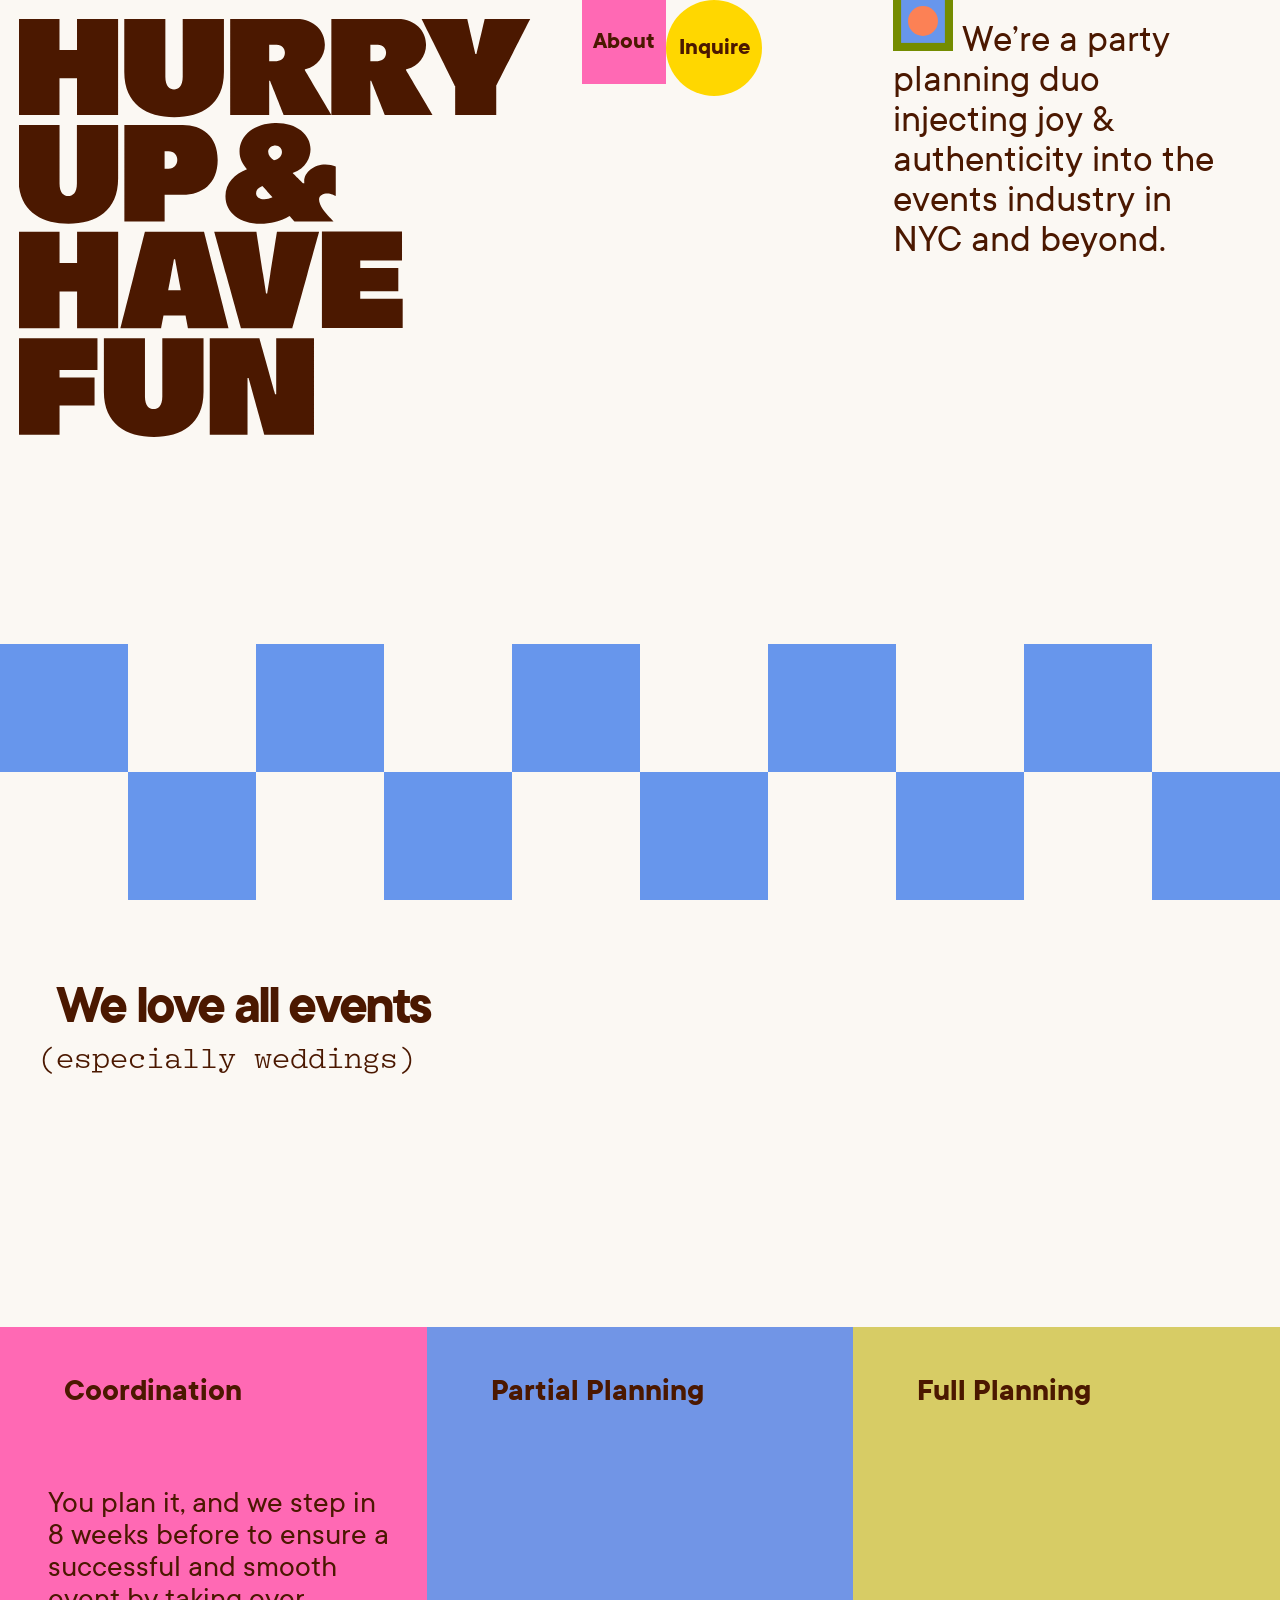
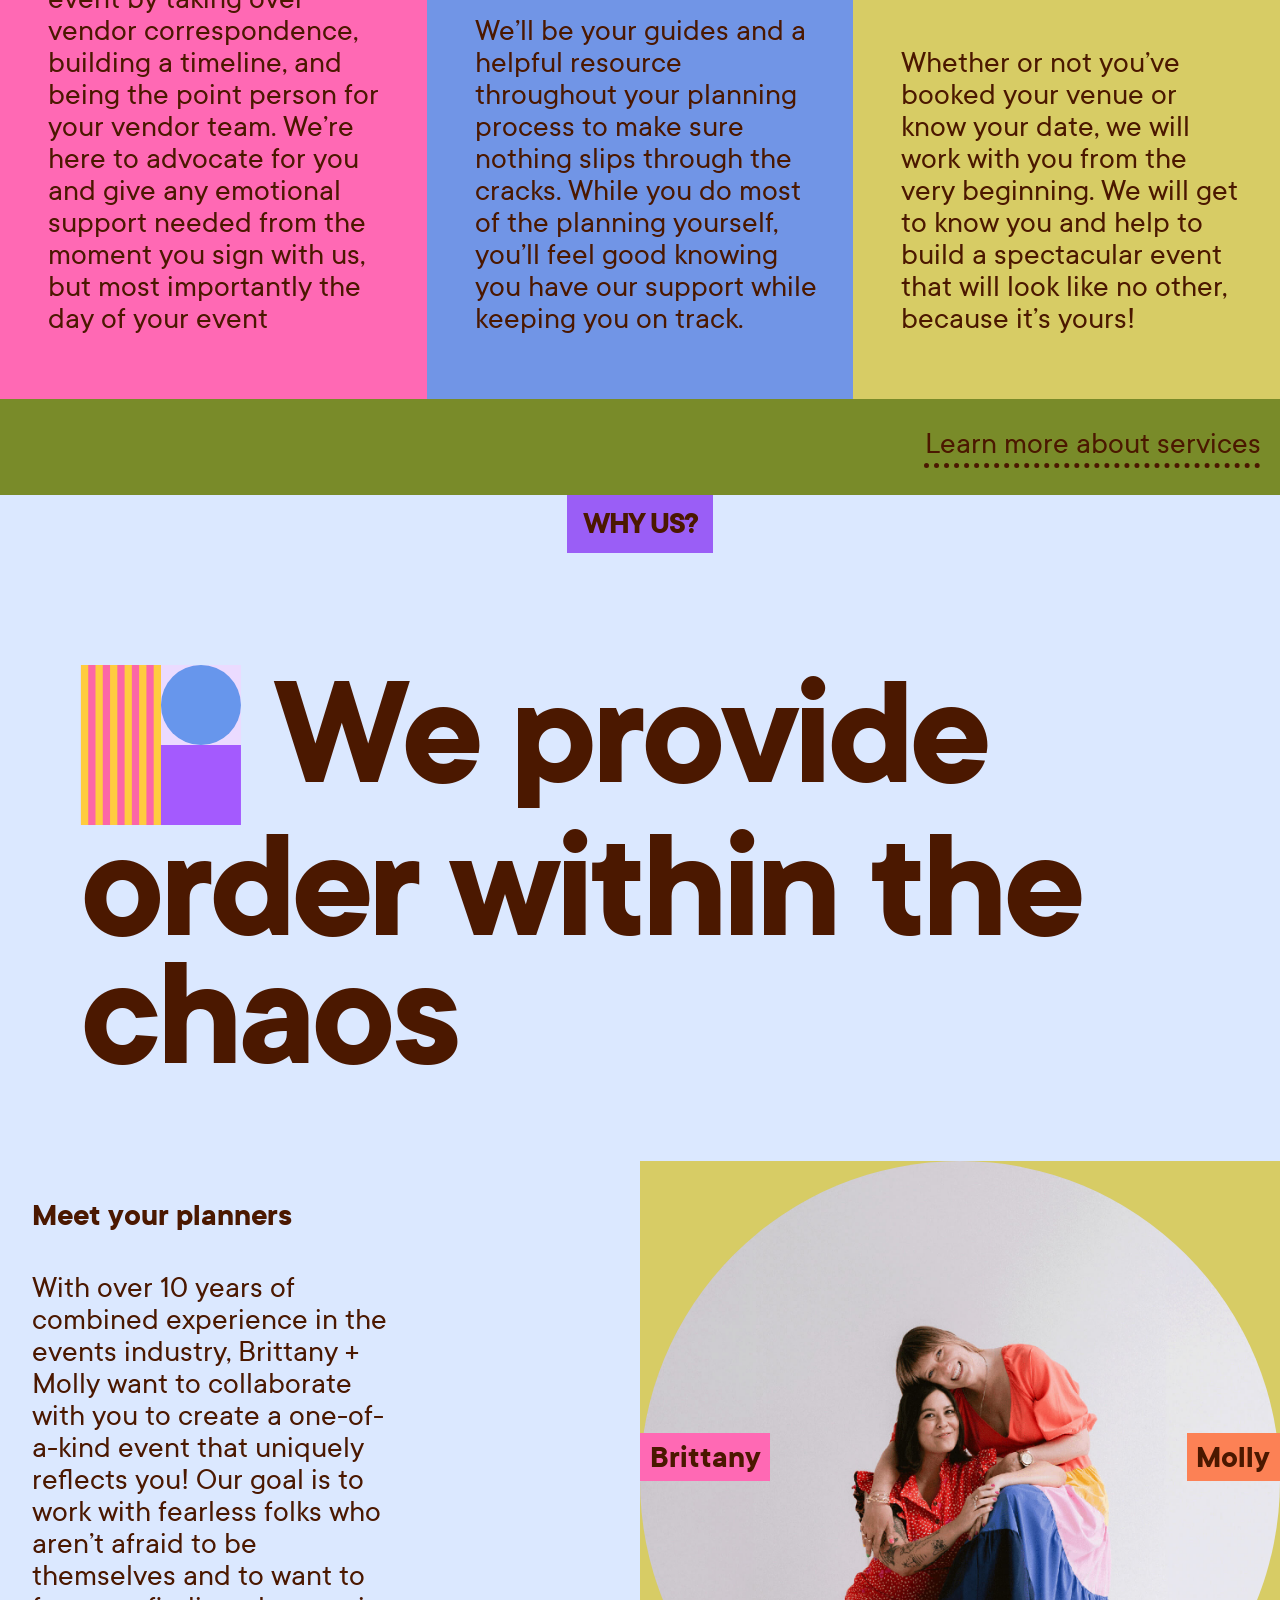
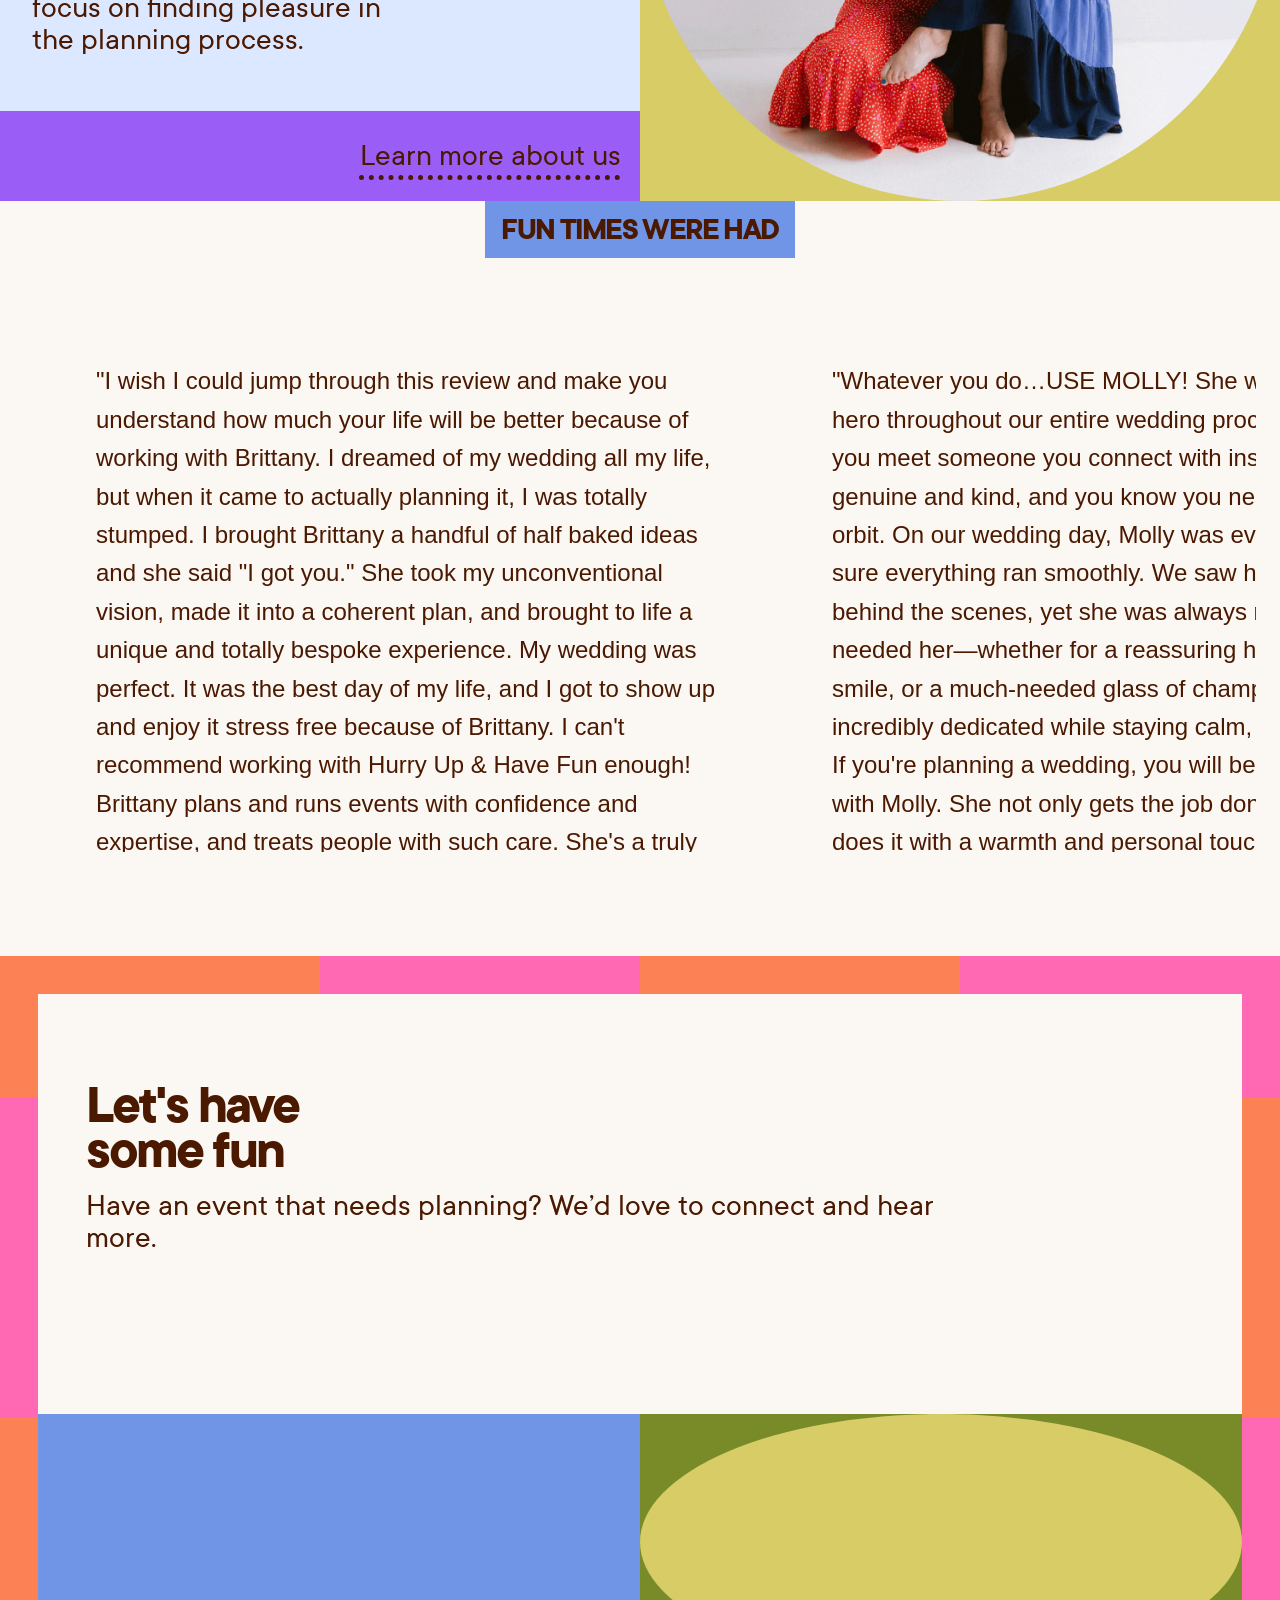
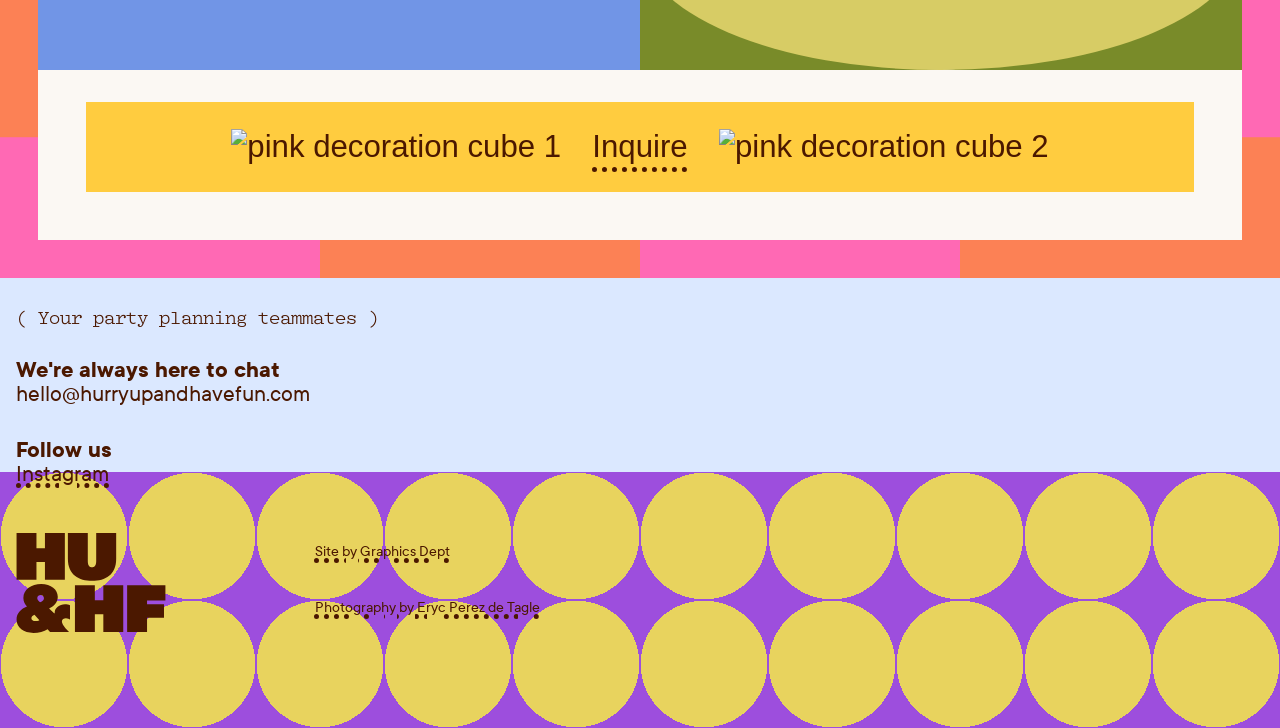
==== commit bc1d0a78: "Add files via upload" ====
--- a/index.html
+++ b/index.html
@@ -247,7 +247,7 @@
 				<path fill-rule="evenodd" clip-rule="evenodd" d="M6.17526 0.000144908L6.17525 120L0.720703 120L0.720716 0.000143945L6.17526 0.000144908Z" fill="#FFCC3F"/>
 				<rect x="120.72" y="120" width="60" height="59.9999" transform="rotate(-180 120.72 120)" fill="#A45AFE"/>
 				<ellipse cx="90.7197" cy="30" rx="30" ry="30" transform="rotate(-180 90.7197 30)" fill="#6796EC"/>
-			</svg>
+				</svg>
 				We provide order within the chaos
 			</h3>
 			<h3>
--- a/styles/homepage_header.css
+++ b/styles/homepage_header.css
@@ -143,7 +143,6 @@
 }
 
 
-
 @keyframes disco-color {
     0% { background-color: var(--color-pink); }
     10% { background-color: var(--color-yellow); }
--- a/styles/homepage_main.css
+++ b/styles/homepage_main.css
@@ -42,7 +42,13 @@
 main section:first-of-type ul li {
   padding:1em;
   position:relative;
-  height:35em;
+  height:45em;
+}
+
+@media (min-width: 800px) {
+    main section:first-of-type ul li {  
+        height:35em;
+    }
 }
 
 @media (min-width: 1200px) {
@@ -231,6 +237,7 @@
     display:block;
     padding:0.3em;
     background-color:var(--color-pink);
+    z-index:10;
 }
 
 main section:nth-child(2) figure p:nth-child(1) {
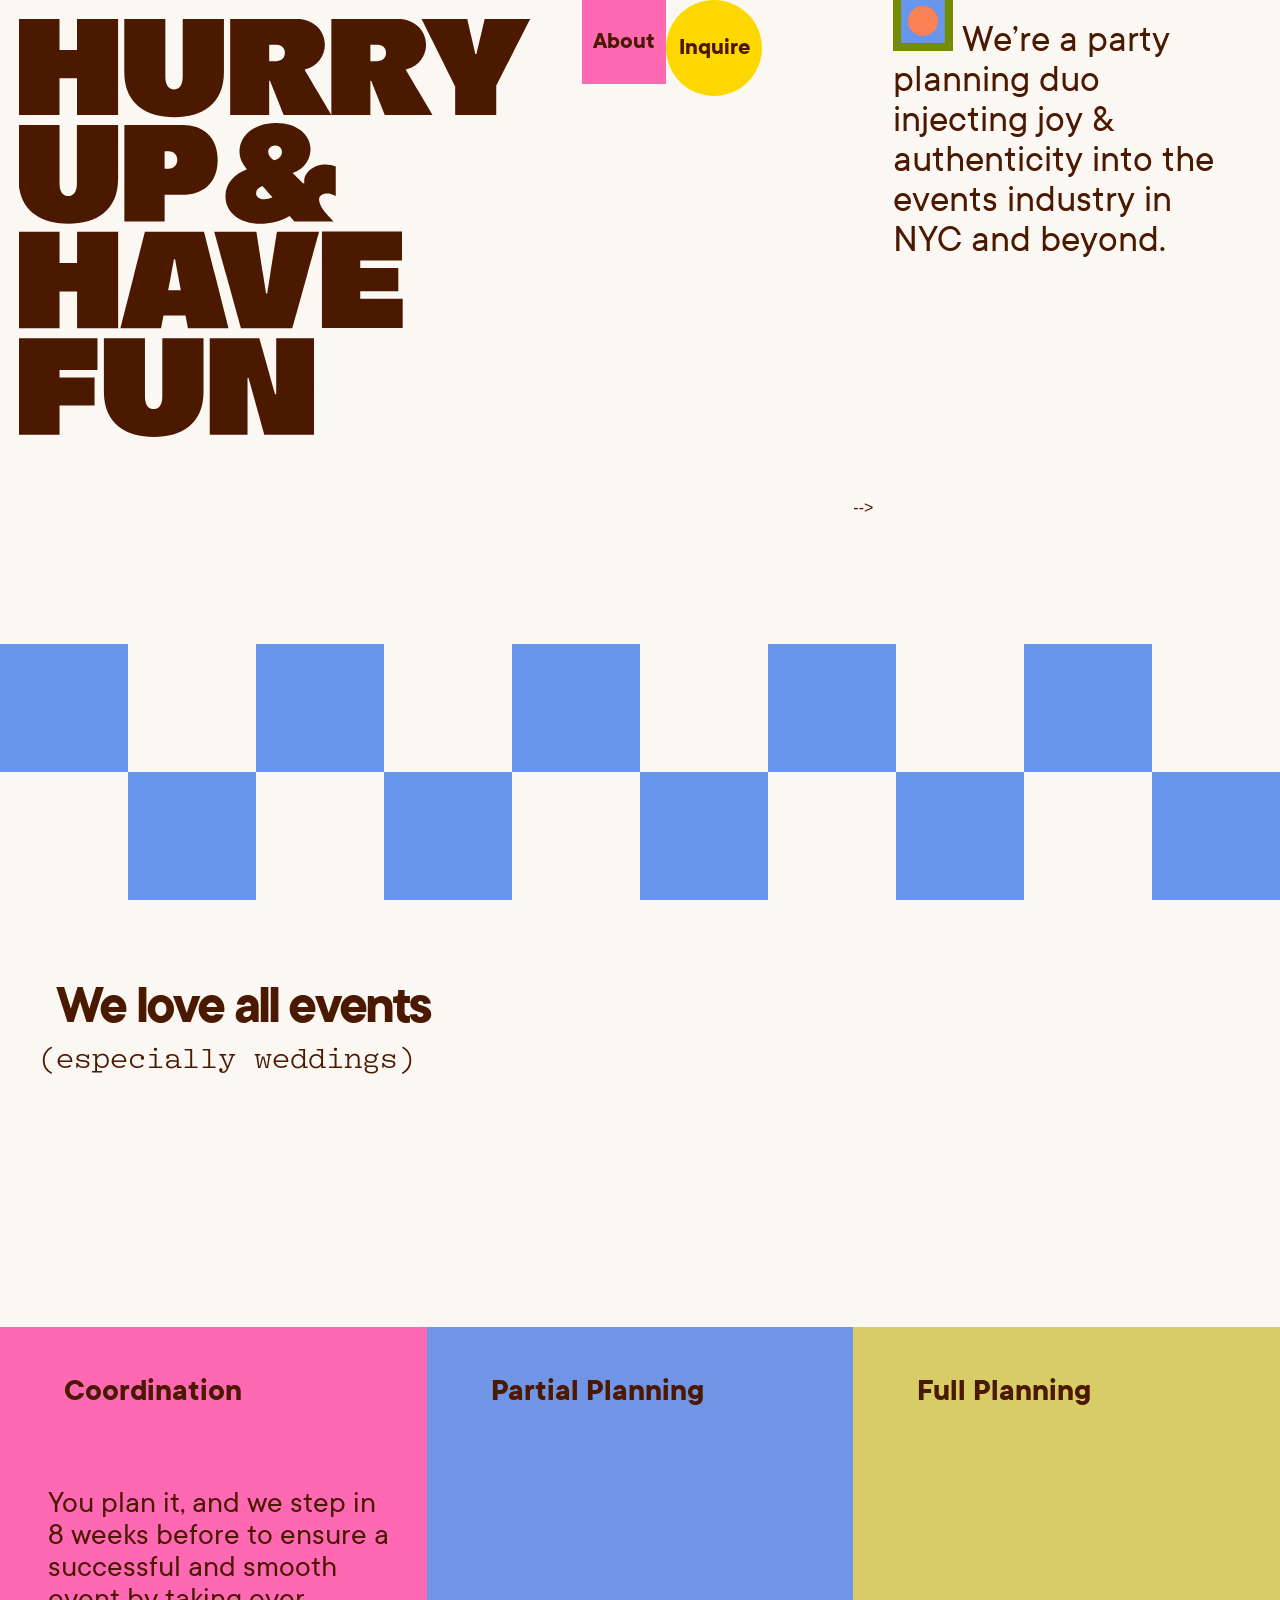
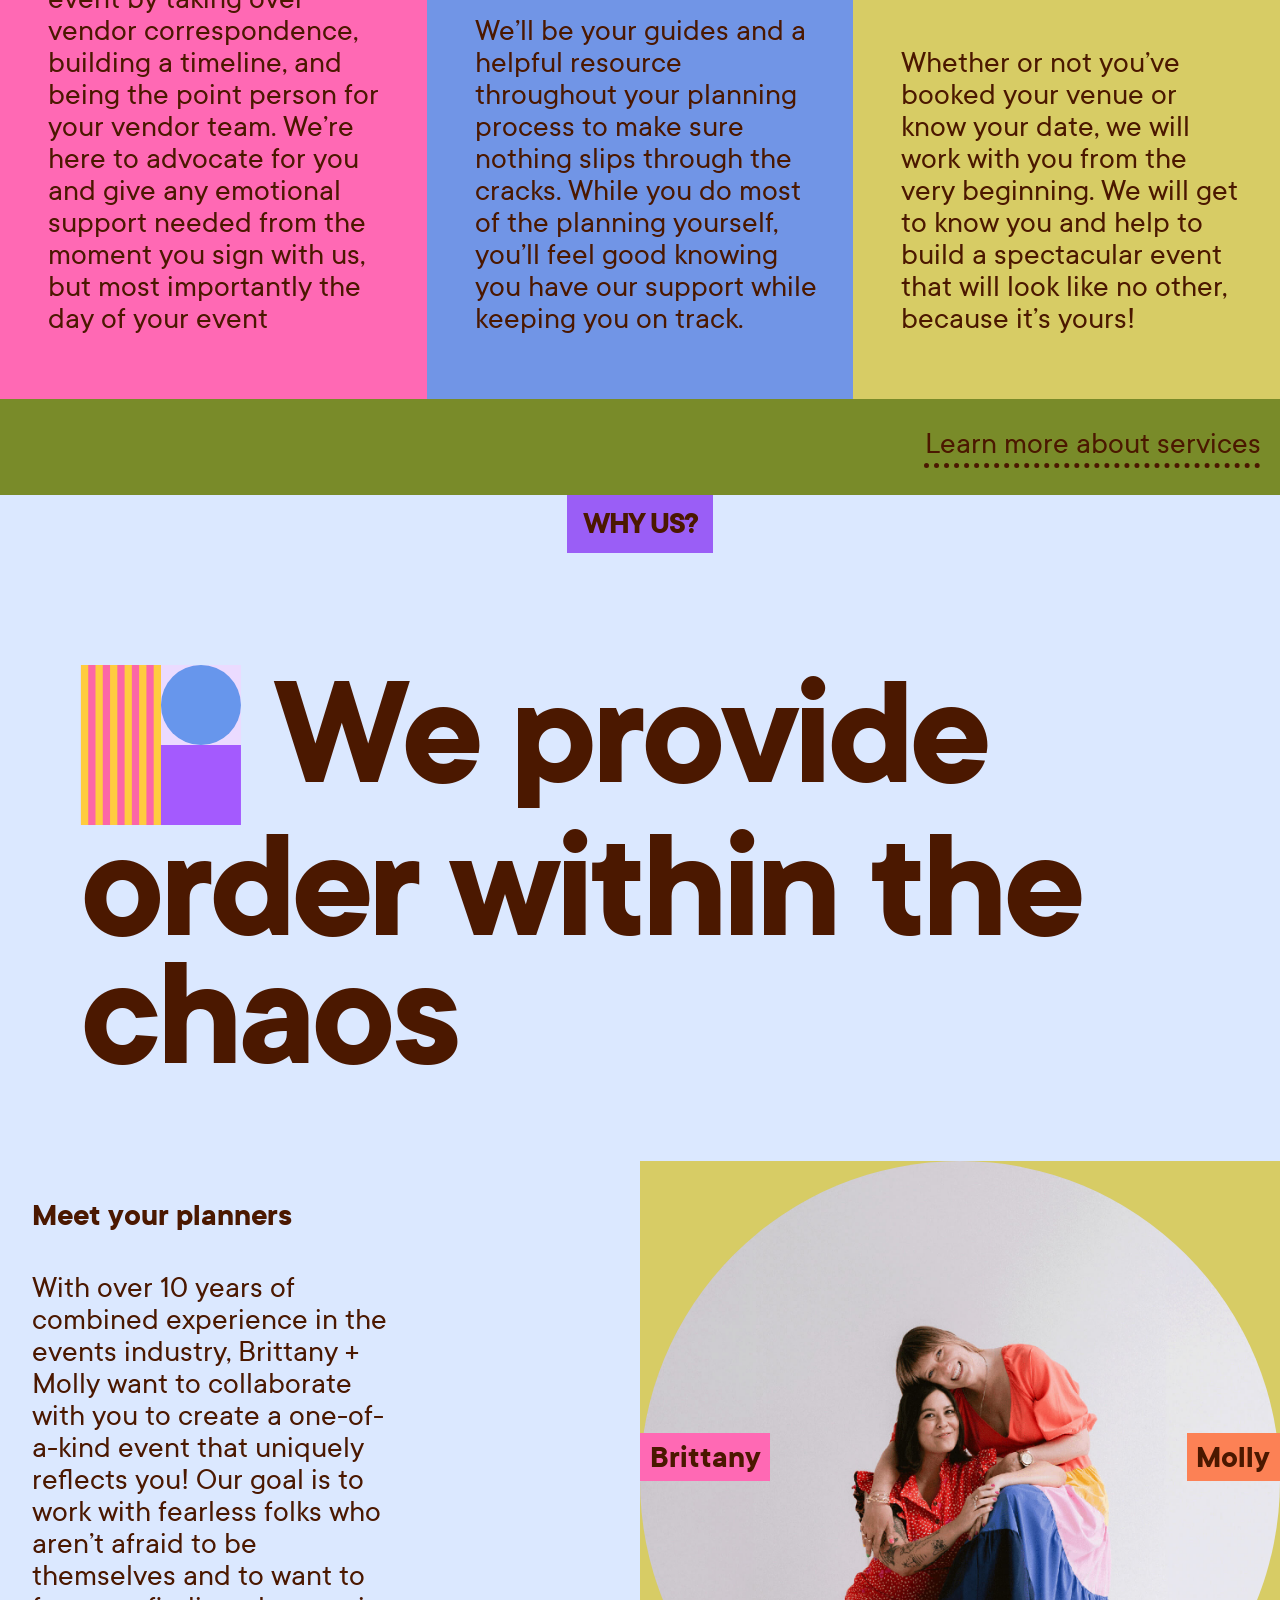
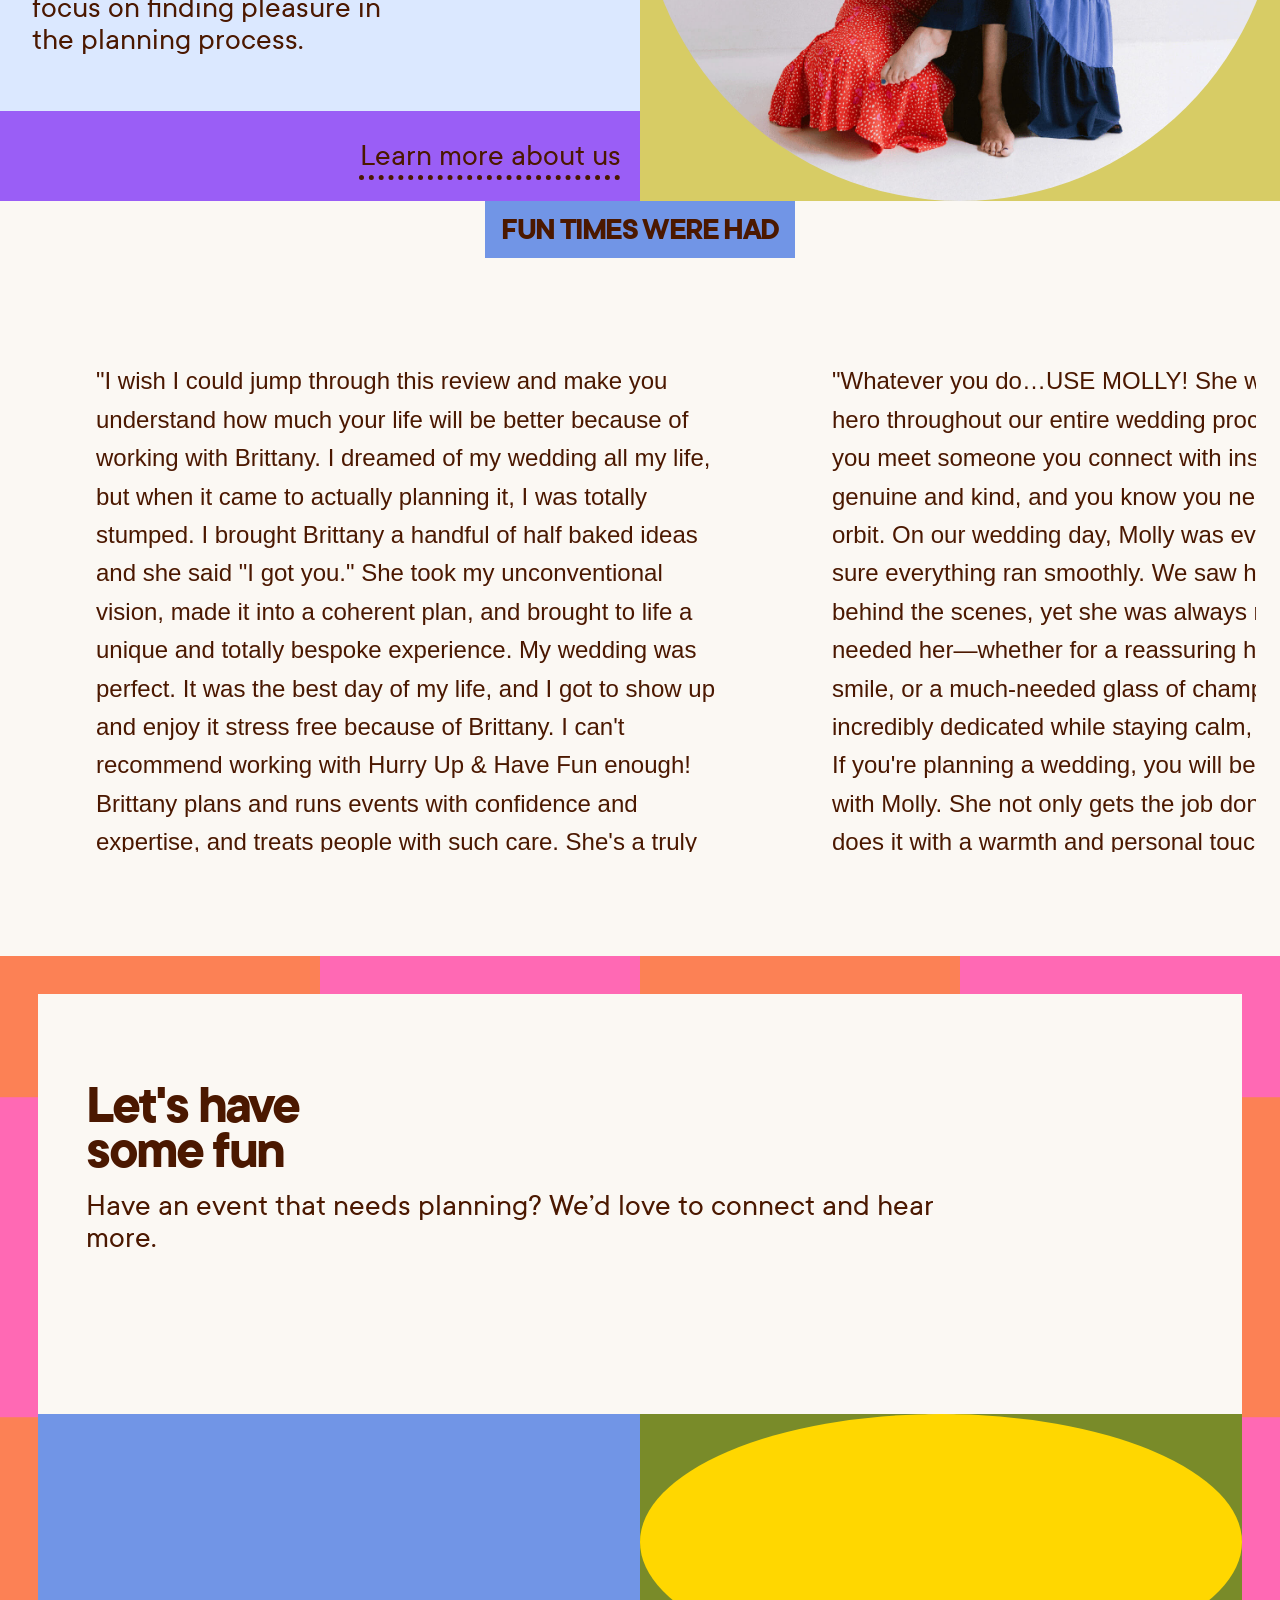
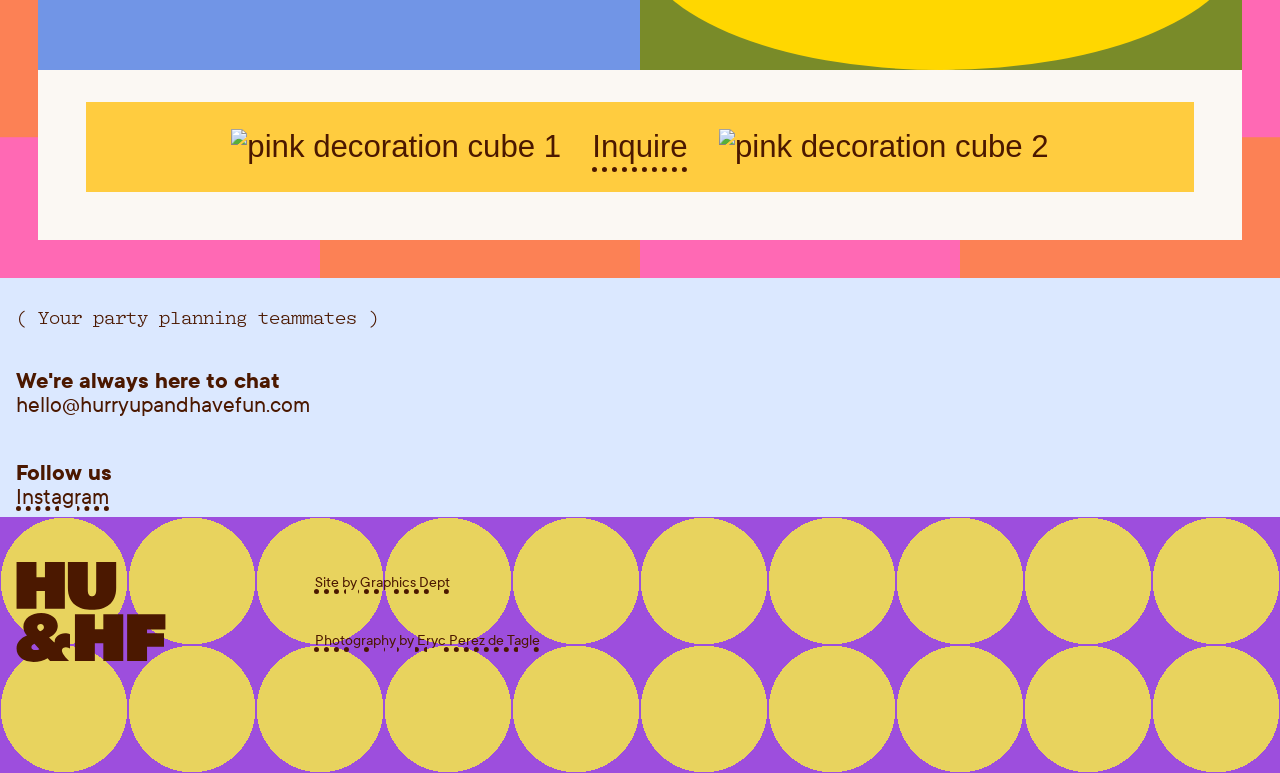
==== commit 33c97dd3: "Add files via upload" ====
--- a/index.html
+++ b/index.html
@@ -152,7 +152,6 @@
 		</svg>
 			We’re a party planning duo injecting joy & authenticity into the events industry in NYC and beyond.
 		</p>
-		<!-- <svg xmlns:xlink="http://www.w3.org/1999/xlink" xmlns="http://www.w3.org/2000/svg" width="1440" height="242" viewBox="0 0 1440 242" fill="none">
 			<g clip-path="url(#clip0_6177_3560)">
 			<rect x="76.0752" y="161.1" width="80.55" height="80.55" fill="#6796EC"/>
 			<rect x="237.175" y="161.1" width="80.55" height="80.55" fill="#6796EC"/>
@@ -351,7 +350,6 @@
 		<p> <!-- p7 -->
 			<a href="https://www.graphicsdept.com/">Site by Graphics Dept</a>
 		</p>
-		<!-- <img src="https://cdn.prod.website-files.com/67bce003b12831b1ffceae2f/67bea4ea62c567f5e306959d_b78ce4e9a7bf0f189d33f2552a9ab3d1_pattern-dot-footer.svg" loading="lazy" alt="" class="pattern">	 -->
 	</footer>	
 	<script defer src="scripts/script.js"></script>
 </body>
--- a/styles/homepage_font_type.css
+++ b/styles/homepage_font_type.css
@@ -54,7 +54,6 @@
     padding-left:1em;
     padding-bottom:10em;
     font-size:.5em;
-    /* VERWIJDER position: absolute en top */
 }
 
 main section:first-of-type li {
@@ -89,11 +88,3 @@
        text-decoration-color:var(--color-yellow);
     }
 
-/****************/
-/*      S2      */
-/****************/
-
-
-/****************/
-/*      S3      */
-/****************/
--- a/styles/homepage_main.css
+++ b/styles/homepage_main.css
@@ -3,11 +3,10 @@
 /****************/
 
 main {
-  /* min-height: 100vh; */
-  min-width: 100vw;
+  min-width:100vw;
   grid-template-columns:1fr 1fr 1fr;
-  grid-column-gap: 0px;
-  grid-row-gap: 0px;
+  grid-column-gap:0px;
+  grid-row-gap:0px;
   position:relative;
 }
 
@@ -15,7 +14,7 @@
 /*     S1       */
 /****************/
 
-/*bron: https://claude.ai/share/c01c7c22-ea94-4deb-b20e-919cce0d731b. helpt me met organiseren en korter schrijven (grid start-end) van code*/
+/*[bron]: https://claude.ai/share/c01c7c22-ea94-4deb-b20e-919cce0d731b. helpt me met organiseren en korter schrijven (grid start-end) van code*/
 main section:first-of-type {
     display:grid; 
     grid-template-rows:auto auto auto auto; /* 4 rijen: h2, p, ul, link */
@@ -26,7 +25,7 @@
 
 main section:first-of-type ul {
     display:grid;
-    grid-template-columns:minmax(20em, 1fr 1fr);
+    grid-template-columns:minmax(20em 1fr 1fr);
     gap:0;
     grid-row:3; /* Korter geschreven */
 }
@@ -114,7 +113,7 @@
     text-transform:uppercase; /*[bron] https://www.shecodes.io/athena/103773-how-to-uppercase-a-text-on-css#:~:text=To%20uppercase%20text%20in%20CSS,the%20targeted%20element%20to%20uppercase.*/
     font-size:2em;
     grid-row:1;
-    grid-column:1 / 7; /* Korter geschreven: span over alle 6 kolommen */
+    grid-column:1/7; 
     margin-bottom:1em;
 
     display:block;
@@ -136,7 +135,7 @@
 
 main section:nth-child(2) h3 svg {
     height:1em;
-    vertical-align:middle; /* Lijn SVG uit met tekst [bron] uitleg van Cloud*/
+    vertical-align:middle; /* [BRON 1] Lijn SVG uit met tekst [bron] uitleg van Cloud */
 }
 
 @media (min-width: 1200px) {
@@ -223,7 +222,7 @@
 }
 
 main section:nth-child(2) figure img {
-    width:100%; /* Afbeelding vult de breedte */
+    width:100%;
     height:auto;
     grid-column:1/3;
     grid-row:1/3;
@@ -262,7 +261,7 @@
 /*      S3      */
 /****************/
 
-/* De volgende bronnen zijn gebruikt voor het maken van deze carousel. + Dit was uitgelegd tijdens de feedback rondes. */
+/* [BRON 5] De volgende bronnen zijn gebruikt voor het maken van deze carousel. + Dit was uitgelegd tijdens de feedback rondes. */
 /* https://developer.chrome.com/blog/carousels-with-css#carousel_gallery */
 /* https://chrome.dev/carousel-configurator/ */
 
@@ -413,7 +412,7 @@
 /****************/
 /*      S4      */
 /****************/
-/*[bron] https://claude.ai/public/artifacts/74e4e7a9-c634-4696-87e1-bd1e723bd540 + Code hulp van Sanne*/
+/*[BRON 6] https://claude.ai/public/artifacts/74e4e7a9-c634-4696-87e1-bd1e723bd540 + Code hulp van Sanne*/
 
 main section:nth-child(4) {
     display:grid;
@@ -431,7 +430,6 @@
     background-size:50vw 50vw;
     background-position:center center;
     margin-top:5em;
-    /* height:7vh; */
 }
 
 /* VORMGEVING DIV */
@@ -446,17 +444,13 @@
     padding-bottom:3em;
 }
 
-
-
 /* VORMGEVING H2 */
 main section:nth-child(4) h2 {
     grid-row:2;
     grid-column:2/6;
     align-self:end;
-    /* padding:1em 1em 0em 0.6em; */
     /* https://claude.ai/share/109a203b-3bb1-4d7d-88ee-183f51e32e0e */
-    max-width: 6em; /* pas aan */
-   /* forceert break na elk woord */
+    max-width: 6em; 
    font-size: 3.5em;
 }
 
@@ -481,8 +475,6 @@
     gap:0;
 }
 
-
-
 /* VORMGEVING DIV> FIGURE > BLAUW 1 */
 main section:nth-child(4) div > figure > figure:nth-child(1) {
     background-color:var(--color-blue);
@@ -490,8 +482,6 @@
     grid-column:1;
     grid-row:1 / 4;
 }
-
-
 
 /* VORMGEVING > FIGURE > BLAUW > GROENE ACHTERGROND VAN IMG */
 main section:nth-child(4) div > figure > figure:nth-child(2) {
@@ -512,7 +502,7 @@
     grid-row:1 / 3;
     border-radius:50%;
     object-fit:cover;
-    background-color:var(--color-light-green);
+    background-color:var(--color-pink);
 }
 
 main section:nth-child(4) div > img {
@@ -527,7 +517,7 @@
     grid-row:1/3;
     border-radius:50%;
     object-fit:cover;
-    background-color:var(--color-light-green);
+    background-color:var(--color-yellow);
     z-index: 10;
 }
 
--- a/styles/footer.css
+++ b/styles/footer.css
@@ -5,7 +5,7 @@
     background-color: var(--color-baby-blue);
     padding: 1em;
     padding-top: 2em;
-    height: 50vh;
+    height: 55vh;
 
     /*https://claude.ai/share/109a203b-3bb1-4d7d-88ee-183f51e32e0e*/
     background-image:
